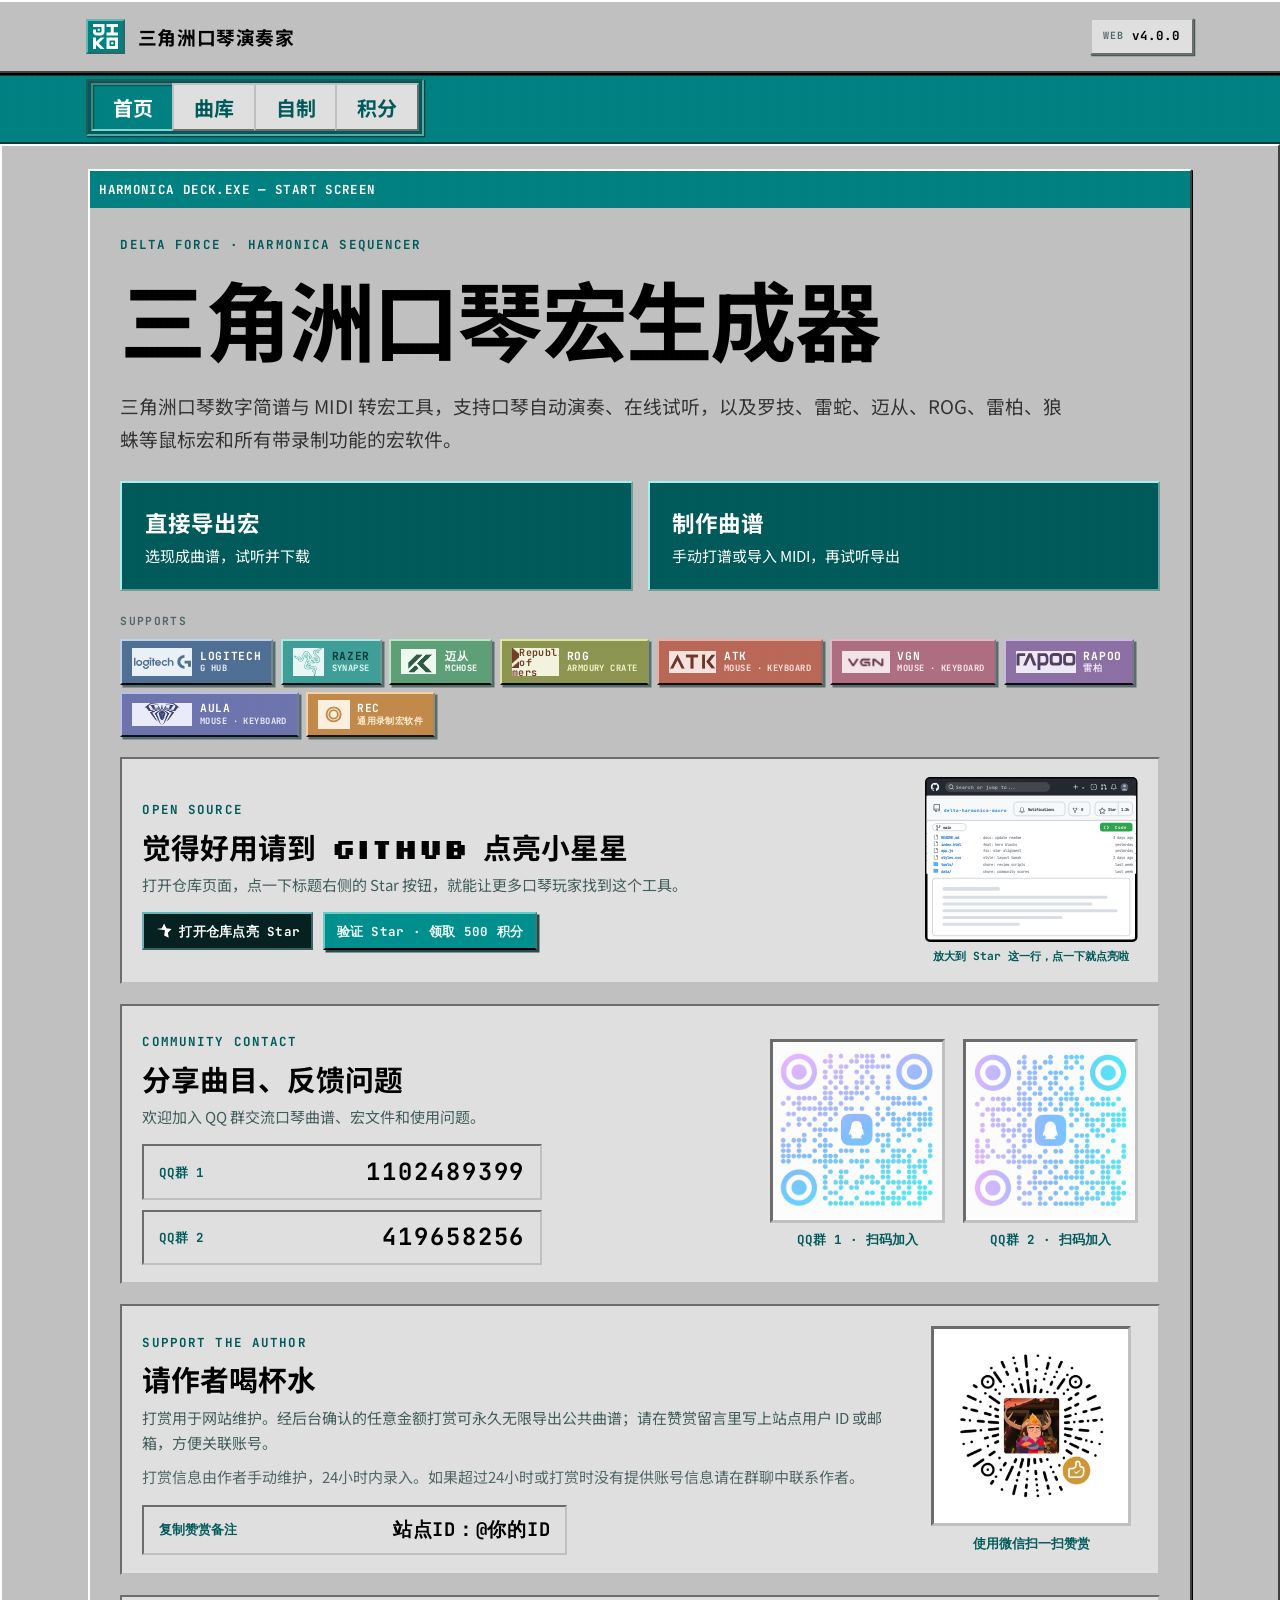
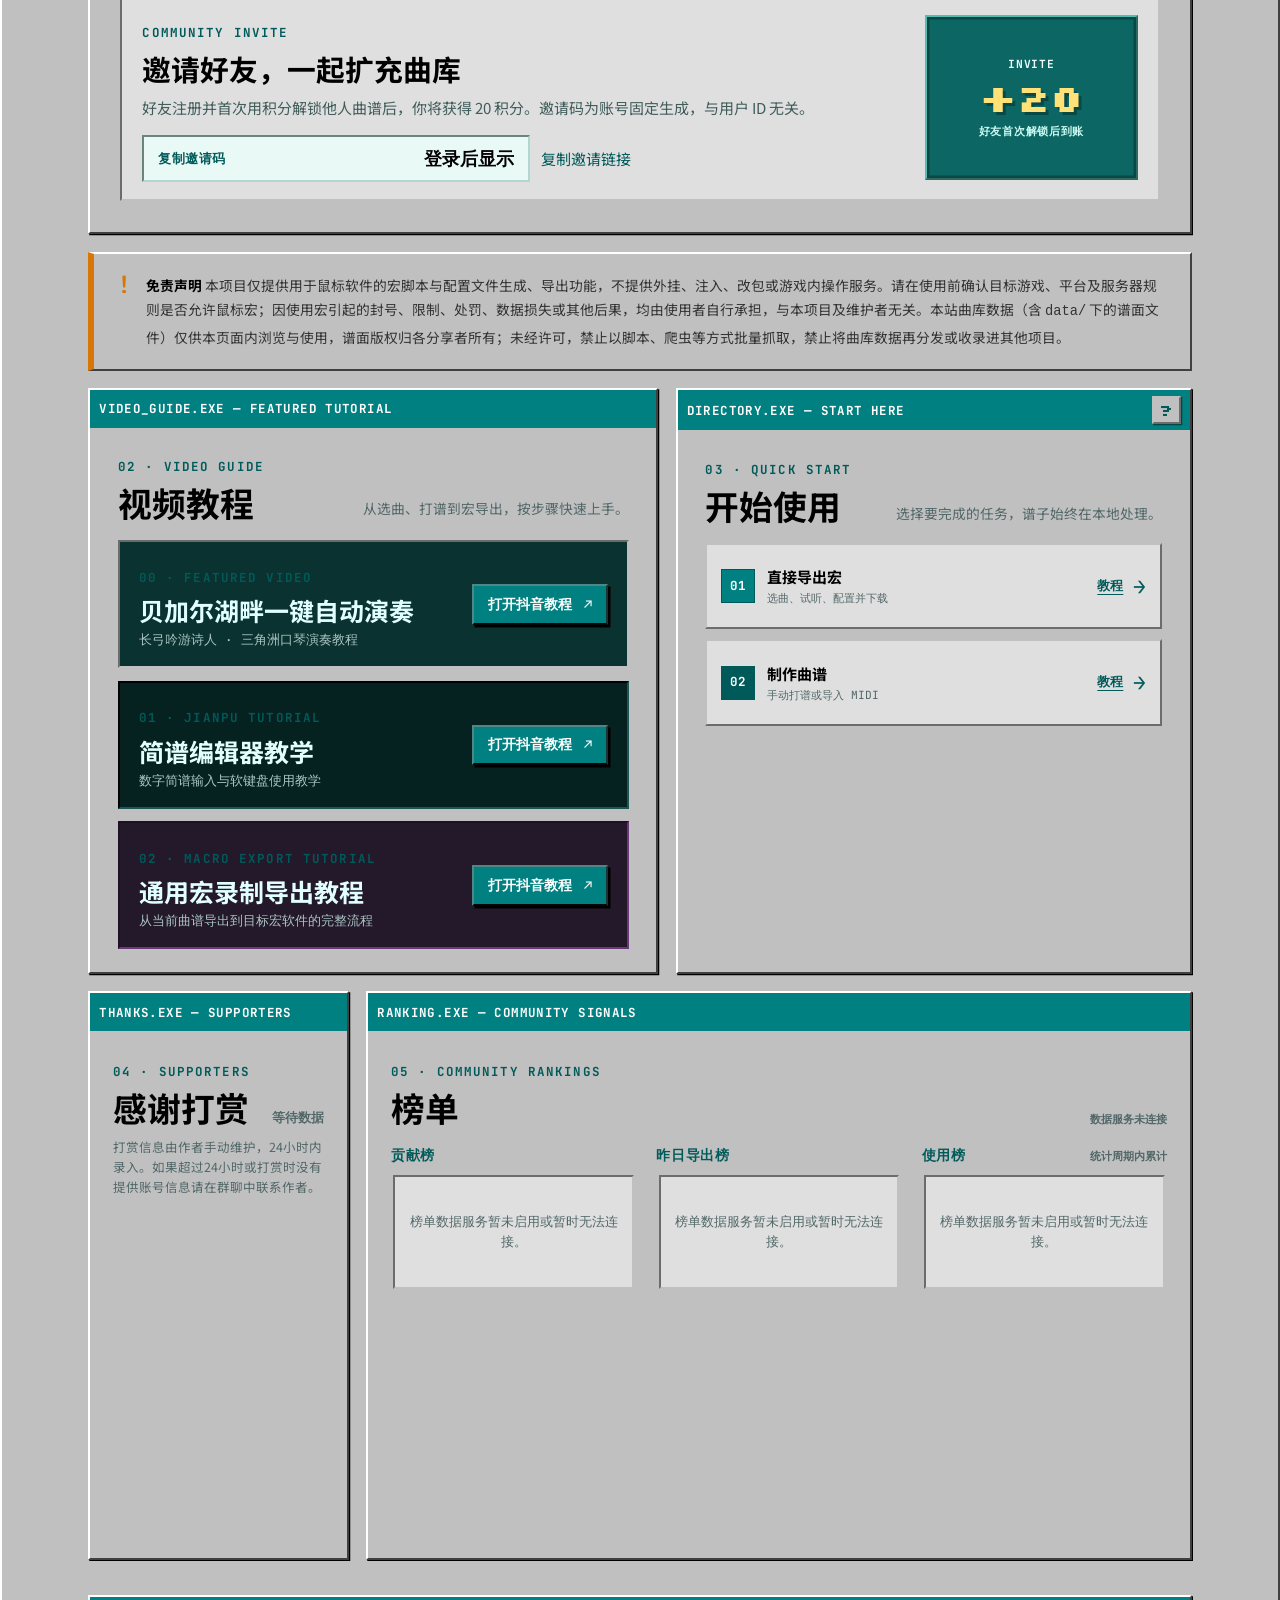
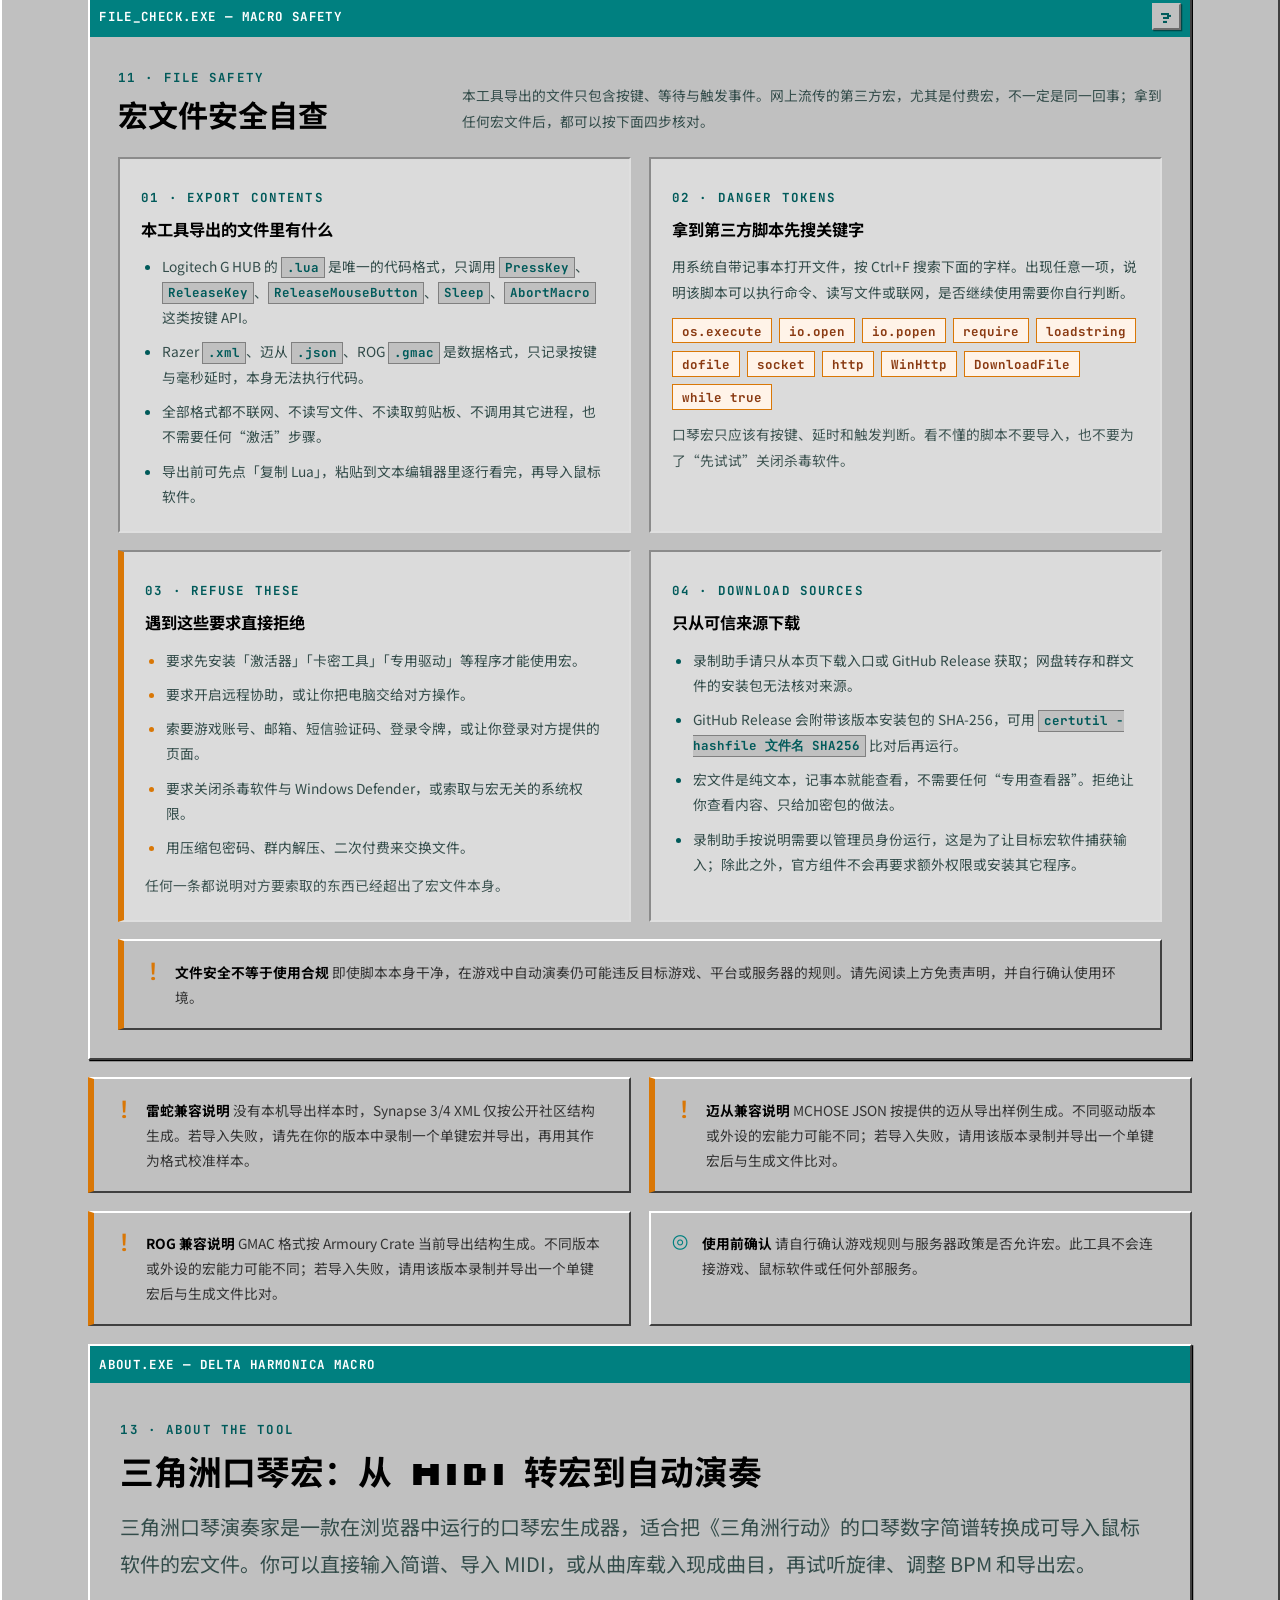
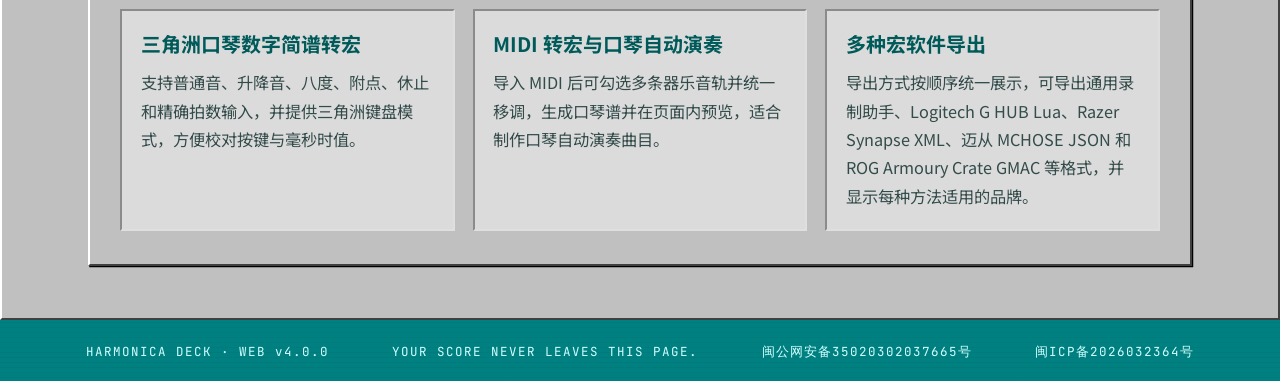
==== index.html @ 31703e68 "feat(导出): 增加宏速度调整" ====
<!doctype html>
<html lang="zh-CN">
  <head>
    <meta charset="UTF-8" />
    <script>document.write('<base href="' + new URL(/\/(?:export|create|points)\/?$/.test(location.pathname) ? '../' : './', location.href).pathname + '">');</script>
    <meta name="viewport" content="width=device-width, initial-scale=1.0" />
    <meta name="theme-color" content="#008080" />
    <title>三角洲口琴演奏家｜MIDI 转简谱转宏 · 口琴自动演奏 | 三角洲口琴宏 · 三角洲口琴脚本 · MIDI · 简谱 · 曲库</title>
    <link rel="icon" href="./favicon.ico?v=20260923" sizes="any" />
    <link rel="icon" type="image/svg+xml" href="./assets/favicon.svg?v=20260923" />
    <link rel="icon" type="image/png" href="./favicon-32x32.png?v=20260923" sizes="32x32" />
    <link rel="apple-touch-icon" href="./apple-touch-icon.png?v=20260923" />
    <meta name="description" content="三角洲口琴宏生成器：将数字简谱或 MIDI 转换为鼠标宏，支持口琴自动演奏、三角洲键盘模式、Logitech G HUB、Razer Synapse、Rapoo 与 AULA 狼蛛等宏软件。" />
    <meta name="keywords" content="三角洲,三角洲口琴,口琴宏,MIDI转宏,口琴自动演奏,三角洲口琴宏生成器,数字简谱转宏" />
    <meta name="robots" content="index,follow,max-image-preview:large" />
    <link rel="canonical" href="https://jiko-official.top/delta/" />
    <meta property="og:type" content="website" />
    <meta property="og:site_name" content="三角洲口琴演奏家" />
    <meta property="og:locale" content="zh_CN" />
    <meta property="og:title" content="三角洲口琴宏生成器｜MIDI 转宏与口琴自动演奏" />
    <meta property="og:description" content="将三角洲口琴数字简谱或 MIDI 转换为可导入鼠标软件的宏文件，在线试听、编辑与分享曲谱。" />
    <meta property="og:url" content="https://jiko-official.top/delta/" />
    <meta property="og:image" content="https://jiko-official.top/delta/assets/og-cover.svg" />
    <meta property="og:image:alt" content="三角洲口琴演奏家：口琴宏生成器与 MIDI 转宏工具" />
    <meta name="twitter:card" content="summary_large_image" />
    <meta name="twitter:title" content="三角洲口琴宏生成器｜MIDI 转宏与口琴自动演奏" />
    <meta name="twitter:description" content="在线制作三角洲口琴宏：支持数字简谱、MIDI 导入、口琴自动演奏和多种宏软件导出。" />
    <meta name="twitter:image" content="https://jiko-official.top/delta/assets/og-cover.svg" />
    <meta name="twitter:image:alt" content="三角洲口琴演奏家：口琴宏生成器与 MIDI 转宏工具" />
    <script type="application/ld+json">
      {
        "@context": "https://schema.org",
        "@graph": [
          {
            "@type": "WebSite",
            "@id": "https://jiko-official.top/delta/#website",
            "url": "https://jiko-official.top/delta/",
            "name": "三角洲口琴演奏家",
            "description": "三角洲口琴宏生成器，支持数字简谱、MIDI 转宏与口琴自动演奏。",
            "inLanguage": "zh-CN"
          },
          {
            "@type": "SoftwareApplication",
            "@id": "https://jiko-official.top/delta/#software",
            "url": "https://jiko-official.top/delta/",
            "name": "三角洲口琴宏生成器",
            "applicationCategory": "MultimediaApplication",
            "operatingSystem": "Web Browser",
            "description": "把三角洲口琴数字简谱或 MIDI 转换为鼠标宏，支持在线试听、编辑和自动演奏。",
            "isAccessibleForFree": true,
            "featureList": [
              "三角洲口琴数字简谱转宏",
              "MIDI 转宏",
              "口琴自动演奏预览",
              "Logitech G HUB、Razer Synapse、Rapoo 和 AULA 狼蛛导出"
            ],
            "keywords": "三角洲,三角洲口琴,口琴宏,MIDI转宏,口琴自动演奏"
          },
          {
            "@type": "Organization",
            "@id": "https://jiko-official.top/delta/#organization",
            "name": "三角洲口琴演奏家",
            "url": "https://jiko-official.top/delta/",
            "sameAs": ["https://github.com/JikoSchnee/delta-harmonica-macro"]
          }
        ]
      }
    </script>
    <!-- SEO:ITEMLIST:START -->
    <script type="application/ld+json">
      {
        "@context": "https://schema.org",
        "@type": "ItemList",
        "name": "三角洲口琴曲库",
        "description": "三角洲行动口琴数字简谱曲库索引，含曲名、作者与调式信息。",
        "url": "https://jiko-official.top/delta/",
        "numberOfItems": 72,
        "itemListElement": [
          {
            "@type": "ListItem",
            "position": 1,
            "name": "City of Stars 爱乐之城主题曲",
            "item": {
              "@type": "MusicComposition",
              "name": "City of Stars 爱乐之城主题曲",
              "composer": {
                "@type": "Person",
                "name": "雷米克斯"
              }
            }
          },
          {
            "@type": "ListItem",
            "position": 2,
            "name": "Lemon(完整版)",
            "item": {
              "@type": "MusicComposition",
              "name": "Lemon(完整版)",
              "composer": {
                "@type": "Person",
                "name": "米津玄師"
              }
            }
          },
          {
            "@type": "ListItem",
            "position": 3,
            "name": "Terranova",
            "item": {
              "@type": "MusicComposition",
              "name": "Terranova",
              "composer": {
                "@type": "Person",
                "name": "妙脆角小猫"
              }
            }
          },
          {
            "@type": "ListItem",
            "position": 4,
            "name": "YMCA",
            "item": {
              "@type": "MusicComposition",
              "name": "YMCA",
              "composer": {
                "@type": "Person",
                "name": "Village People"
              }
            }
          },
          {
            "@type": "ListItem",
            "position": 5,
            "name": "一剪梅（测试版）",
            "item": {
              "@type": "MusicComposition",
              "name": "一剪梅（测试版）",
              "composer": {
                "@type": "Person",
                "name": "王俊凯2026"
              }
            }
          },
          {
            "@type": "ListItem",
            "position": 6,
            "name": "一生所爱",
            "item": {
              "@type": "MusicComposition",
              "name": "一生所爱",
              "composer": {
                "@type": "Person",
                "name": "癫公灬"
              }
            }
          },
          {
            "@type": "ListItem",
            "position": 7,
            "name": "七里香",
            "item": {
              "@type": "MusicComposition",
              "name": "七里香",
              "composer": {
                "@type": "Person",
                "name": "周杰伦"
              }
            }
          },
          {
            "@type": "ListItem",
            "position": 8,
            "name": "七里香副歌1",
            "item": {
              "@type": "MusicComposition",
              "name": "七里香副歌1",
              "composer": {
                "@type": "Person",
                "name": "111"
              }
            }
          },
          {
            "@type": "ListItem",
            "position": 9,
            "name": "上海滩",
            "item": {
              "@type": "MusicComposition",
              "name": "上海滩",
              "composer": {
                "@type": "Person",
                "name": "叶丽仪"
              }
            }
          },
          {
            "@type": "ListItem",
            "position": 10,
            "name": "义勇军进行曲",
            "item": {
              "@type": "MusicComposition",
              "name": "义勇军进行曲",
              "composer": {
                "@type": "Person",
                "name": "中华人民共和国国歌"
              }
            }
          },
          {
            "@type": "ListItem",
            "position": 11,
            "name": "乌兰巴托的夜",
            "item": {
              "@type": "MusicComposition",
              "name": "乌兰巴托的夜",
              "composer": {
                "@type": "Person",
                "name": "癫公灬"
              }
            }
          },
          {
            "@type": "ListItem",
            "position": 12,
            "name": "今宵多珍重",
            "item": {
              "@type": "MusicComposition",
              "name": "今宵多珍重",
              "composer": {
                "@type": "Person",
                "name": "陈百强"
              }
            }
          },
          {
            "@type": "ListItem",
            "position": 13,
            "name": "再见",
            "item": {
              "@type": "MusicComposition",
              "name": "再见",
              "composer": {
                "@type": "Person",
                "name": "张震岳"
              }
            }
          },
          {
            "@type": "ListItem",
            "position": 14,
            "name": "冲锋号",
            "item": {
              "@type": "MusicComposition",
              "name": "冲锋号",
              "composer": {
                "@type": "Person",
                "name": "冲锋号"
              }
            }
          },
          {
            "@type": "ListItem",
            "position": 15,
            "name": "勉为其难",
            "item": {
              "@type": "MusicComposition",
              "name": "勉为其难",
              "composer": {
                "@type": "Person",
                "name": "王冕"
              }
            }
          },
          {
            "@type": "ListItem",
            "position": 16,
            "name": "《千与千寻》主题曲 Always with you",
            "item": {
              "@type": "MusicComposition",
              "name": "《千与千寻》主题曲 Always with you",
              "composer": {
                "@type": "Person",
                "name": "久石让"
              }
            }
          },
          {
            "@type": "ListItem",
            "position": 17,
            "name": "千本樱",
            "item": {
              "@type": "MusicComposition",
              "name": "千本樱",
              "composer": {
                "@type": "Person",
                "name": "初音未来"
              }
            }
          },
          {
            "@type": "ListItem",
            "position": 18,
            "name": "南山南",
            "item": {
              "@type": "MusicComposition",
              "name": "南山南",
              "composer": {
                "@type": "Person",
                "name": "癫公灬"
              }
            }
          },
          {
            "@type": "ListItem",
            "position": 19,
            "name": "哀与悲",
            "item": {
              "@type": "MusicComposition",
              "name": "哀与悲",
              "composer": {
                "@type": "Person",
                "name": "癫公灬"
              }
            }
          },
          {
            "@type": "ListItem",
            "position": 20,
            "name": "国际歌",
            "item": {
              "@type": "MusicComposition",
              "name": "国际歌",
              "composer": {
                "@type": "Person",
                "name": "佚名"
              }
            }
          },
          {
            "@type": "ListItem",
            "position": 21,
            "name": "土耳其进行曲",
            "item": {
              "@type": "MusicComposition",
              "name": "土耳其进行曲",
              "composer": {
                "@type": "Person",
                "name": "莫扎特"
              }
            }
          },
          {
            "@type": "ListItem",
            "position": 22,
            "name": "天使爱美丽",
            "item": {
              "@type": "MusicComposition",
              "name": "天使爱美丽",
              "composer": {
                "@type": "Person",
                "name": "Yann Tiersen"
              }
            }
          },
          {
            "@type": "ListItem",
            "position": 23,
            "name": "天外来物（副歌）",
            "item": {
              "@type": "MusicComposition",
              "name": "天外来物（副歌）",
              "composer": {
                "@type": "Person",
                "name": "薛之谦"
              }
            }
          },
          {
            "@type": "ListItem",
            "position": 24,
            "name": "天外来物",
            "item": {
              "@type": "MusicComposition",
              "name": "天外来物",
              "composer": {
                "@type": "Person",
                "name": "薛之谦"
              }
            }
          },
          {
            "@type": "ListItem",
            "position": 25,
            "name": "天空之城",
            "item": {
              "@type": "MusicComposition",
              "name": "天空之城",
              "composer": {
                "@type": "Person",
                "name": "久石让"
              }
            }
          },
          {
            "@type": "ListItem",
            "position": 26,
            "name": "太阳照常升起",
            "item": {
              "@type": "MusicComposition",
              "name": "太阳照常升起",
              "composer": {
                "@type": "Person",
                "name": "久石让"
              }
            }
          },
          {
            "@type": "ListItem",
            "position": 27,
            "name": "女儿情",
            "item": {
              "@type": "MusicComposition",
              "name": "女儿情",
              "composer": {
                "@type": "Person",
                "name": "吴静"
              }
            }
          },
          {
            "@type": "ListItem",
            "position": 28,
            "name": "宁次之死",
            "item": {
              "@type": "MusicComposition",
              "name": "宁次之死",
              "composer": {
                "@type": "Person",
                "name": "火影忍者"
              }
            }
          },
          {
            "@type": "ListItem",
            "position": 29,
            "name": "安河桥",
            "item": {
              "@type": "MusicComposition",
              "name": "安河桥",
              "composer": {
                "@type": "Person",
                "name": "癫公灬"
              }
            }
          },
          {
            "@type": "ListItem",
            "position": 30,
            "name": "当年情",
            "item": {
              "@type": "MusicComposition",
              "name": "当年情",
              "composer": {
                "@type": "Person",
                "name": "张国荣"
              }
            }
          },
          {
            "@type": "ListItem",
            "position": 31,
            "name": "恭喜发财",
            "item": {
              "@type": "MusicComposition",
              "name": "恭喜发财",
              "composer": {
                "@type": "Person",
                "name": "刘德华"
              }
            }
          },
          {
            "@type": "ListItem",
            "position": 32,
            "name": "悲怆奏鸣曲-第二乐章",
            "item": {
              "@type": "MusicComposition",
              "name": "悲怆奏鸣曲-第二乐章",
              "composer": {
                "@type": "Person",
                "name": "贝多芬"
              }
            }
          },
          {
            "@type": "ListItem",
            "position": 33,
            "name": "情书 Luv Letter",
            "item": {
              "@type": "MusicComposition",
              "name": "情书 Luv Letter",
              "composer": {
                "@type": "Person",
                "name": "DJ OKAWARI"
              }
            }
          },
          {
            "@type": "ListItem",
            "position": 34,
            "name": "情书 Luv Letter 低音区",
            "item": {
              "@type": "MusicComposition",
              "name": "情书 Luv Letter 低音区",
              "composer": {
                "@type": "Person",
                "name": "DJ OKAWARI"
              }
            }
          },
          {
            "@type": "ListItem",
            "position": 35,
            "name": "我好像在哪见过你",
            "item": {
              "@type": "MusicComposition",
              "name": "我好像在哪见过你",
              "composer": {
                "@type": "Person",
                "name": "癫公灬"
              }
            }
          },
          {
            "@type": "ListItem",
            "position": 36,
            "name": "斯卡布罗集市",
            "item": {
              "@type": "MusicComposition",
              "name": "斯卡布罗集市",
              "composer": {
                "@type": "Person",
                "name": "莎拉布莱曼"
              }
            }
          },
          {
            "@type": "ListItem",
            "position": 37,
            "name": "春日影~",
            "item": {
              "@type": "MusicComposition",
              "name": "春日影~",
              "composer": {
                "@type": "Person",
                "name": "丰川祥子"
              }
            }
          },
          {
            "@type": "ListItem",
            "position": 38,
            "name": "晴天(副歌)",
            "item": {
              "@type": "MusicComposition",
              "name": "晴天(副歌)",
              "composer": {
                "@type": "Person",
                "name": "周杰伦"
              }
            }
          },
          {
            "@type": "ListItem",
            "position": 39,
            "name": "最佳损友(简短版)",
            "item": {
              "@type": "MusicComposition",
              "name": "最佳损友(简短版)",
              "composer": {
                "@type": "Person",
                "name": "陈奕迅"
              }
            }
          },
          {
            "@type": "ListItem",
            "position": 40,
            "name": "月光",
            "item": {
              "@type": "MusicComposition",
              "name": "月光",
              "composer": {
                "@type": "Person",
                "name": "德彪西"
              }
            }
          },
          {
            "@type": "ListItem",
            "position": 41,
            "name": "月半小夜曲",
            "item": {
              "@type": "MusicComposition",
              "name": "月半小夜曲",
              "composer": {
                "@type": "Person",
                "name": "李克勤"
              }
            }
          },
          {
            "@type": "ListItem",
            "position": 42,
            "name": "未闻花名",
            "item": {
              "@type": "MusicComposition",
              "name": "未闻花名",
              "composer": {
                "@type": "Person",
                "name": "1"
              }
            }
          },
          {
            "@type": "ListItem",
            "position": 43,
            "name": "杀死那个石家庄人(前奏)",
            "item": {
              "@type": "MusicComposition",
              "name": "杀死那个石家庄人(前奏)",
              "composer": {
                "@type": "Person",
                "name": "万能青年旅店"
              }
            }
          },
          {
            "@type": "ListItem",
            "position": 44,
            "name": "枫",
            "item": {
              "@type": "MusicComposition",
              "name": "枫",
              "composer": {
                "@type": "Person",
                "name": "周杰伦"
              }
            }
          },
          {
            "@type": "ListItem",
            "position": 45,
            "name": "樱花草",
            "item": {
              "@type": "MusicComposition",
              "name": "樱花草",
              "composer": {
                "@type": "Person",
                "name": "花言乔语"
              }
            }
          },
          {
            "@type": "ListItem",
            "position": 46,
            "name": "歌唱祖国",
            "item": {
              "@type": "MusicComposition",
              "name": "歌唱祖国",
              "composer": {
                "@type": "Person",
                "name": "中国广播艺术团合唱团演唱"
              }
            }
          },
          {
            "@type": "ListItem",
            "position": 47,
            "name": "死別 (手风琴版)",
            "item": {
              "@type": "MusicComposition",
              "name": "死別 (手风琴版)",
              "composer": {
                "@type": "Person",
                "name": "シャノン"
              }
            }
          },
          {
            "@type": "ListItem",
            "position": 48,
            "name": "海阔天空",
            "item": {
              "@type": "MusicComposition",
              "name": "海阔天空",
              "composer": {
                "@type": "Person",
                "name": "Beyond"
              }
            }
          },
          {
            "@type": "ListItem",
            "position": 49,
            "name": "爱情鸟",
            "item": {
              "@type": "MusicComposition",
              "name": "爱情鸟",
              "composer": {
                "@type": "Person",
                "name": "癫公灬"
              }
            }
          },
          {
            "@type": "ListItem",
            "position": 50,
            "name": "父亲(零帧起手版)",
            "item": {
              "@type": "MusicComposition",
              "name": "父亲(零帧起手版)",
              "composer": {
                "@type": "Person",
                "name": "筷子兄弟"
              }
            }
          },
          {
            "@type": "ListItem",
            "position": 51,
            "name": "生生世世爱",
            "item": {
              "@type": "MusicComposition",
              "name": "生生世世爱",
              "composer": {
                "@type": "Person",
                "name": "1"
              }
            }
          },
          {
            "@type": "ListItem",
            "position": 52,
            "name": "皇后大道东",
            "item": {
              "@type": "MusicComposition",
              "name": "皇后大道东",
              "composer": {
                "@type": "Person",
                "name": "罗大佑"
              }
            }
          },
          {
            "@type": "ListItem",
            "position": 53,
            "name": "红凯之歌-欧布奥特曼",
            "item": {
              "@type": "MusicComposition",
              "name": "红凯之歌-欧布奥特曼",
              "composer": {
                "@type": "Person",
                "name": "小西贵雄"
              }
            }
          },
          {
            "@type": "ListItem",
            "position": 54,
            "name": "结婚SOLO",
            "item": {
              "@type": "MusicComposition",
              "name": "结婚SOLO",
              "composer": {
                "@type": "Person",
                "name": "癫公灬"
              }
            }
          },
          {
            "@type": "ListItem",
            "position": 55,
            "name": "老男孩",
            "item": {
              "@type": "MusicComposition",
              "name": "老男孩",
              "composer": {
                "@type": "Person",
                "name": "癫公灬"
              }
            }
          },
          {
            "@type": "ListItem",
            "position": 56,
            "name": "花海",
            "item": {
              "@type": "MusicComposition",
              "name": "花海",
              "composer": {
                "@type": "Person",
                "name": "lu"
              }
            }
          },
          {
            "@type": "ListItem",
            "position": 57,
            "name": "花海",
            "item": {
              "@type": "MusicComposition",
              "name": "花海",
              "composer": {
                "@type": "Person",
                "name": "周杰伦"
              }
            }
          },
          {
            "@type": "ListItem",
            "position": 58,
            "name": "荒",
            "item": {
              "@type": "MusicComposition",
              "name": "荒",
              "composer": {
                "@type": "Person",
                "name": "郑鱼"
              }
            }
          },
          {
            "@type": "ListItem",
            "position": 59,
            "name": "蜜雪冰城",
            "item": {
              "@type": "MusicComposition",
              "name": "蜜雪冰城",
              "composer": {
                "@type": "Person",
                "name": "癫公灬"
              }
            }
          },
          {
            "@type": "ListItem",
            "position": 60,
            "name": "诀别书",
            "item": {
              "@type": "MusicComposition",
              "name": "诀别书",
              "composer": {
                "@type": "Person",
                "name": "Dzze"
              }
            }
          },
          {
            "@type": "ListItem",
            "position": 61,
            "name": "贝加尔湖畔",
            "item": {
              "@type": "MusicComposition",
              "name": "贝加尔湖畔",
              "composer": {
                "@type": "Person",
                "name": "李健"
              }
            }
          },
          {
            "@type": "ListItem",
            "position": 62,
            "name": "起风了",
            "item": {
              "@type": "MusicComposition",
              "name": "起风了",
              "composer": {
                "@type": "Person",
                "name": "买辣椒也用券"
              }
            }
          },
          {
            "@type": "ListItem",
            "position": 63,
            "name": "路小雨",
            "item": {
              "@type": "MusicComposition",
              "name": "路小雨",
              "composer": {
                "@type": "Person",
                "name": "周杰伦"
              }
            }
          },
          {
            "@type": "ListItem",
            "position": 64,
            "name": "送别",
            "item": {
              "@type": "MusicComposition",
              "name": "送别",
              "composer": {
                "@type": "Person",
                "name": "朴树"
              }
            }
          },
          {
            "@type": "ListItem",
            "position": 65,
            "name": "逍遥叹",
            "item": {
              "@type": "MusicComposition",
              "name": "逍遥叹",
              "composer": {
                "@type": "Person",
                "name": "胡歌"
              }
            }
          },
          {
            "@type": "ListItem",
            "position": 66,
            "name": "雪之华",
            "item": {
              "@type": "MusicComposition",
              "name": "雪之华",
              "composer": {
                "@type": "Person",
                "name": "中岛美嘉"
              }
            }
          },
          {
            "@type": "ListItem",
            "position": 67,
            "name": "青鸟",
            "item": {
              "@type": "MusicComposition",
              "name": "青鸟",
              "composer": {
                "@type": "Person",
                "name": "生物股长"
              }
            }
          },
          {
            "@type": "ListItem",
            "position": 68,
            "name": "面会菜",
            "item": {
              "@type": "MusicComposition",
              "name": "面会菜",
              "composer": {
                "@type": "Person",
                "name": "林生祥"
              }
            }
          },
          {
            "@type": "ListItem",
            "position": 69,
            "name": "鸟之诗",
            "item": {
              "@type": "MusicComposition",
              "name": "鸟之诗",
              "composer": {
                "@type": "Person",
                "name": "Lia"
              }
            }
          },
          {
            "@type": "ListItem",
            "position": 70,
            "name": "鸟之诗",
            "item": {
              "@type": "MusicComposition",
              "name": "鸟之诗",
              "composer": {
                "@type": "Person",
                "name": "Lia"
              }
            }
          },
          {
            "@type": "ListItem",
            "position": 71,
            "name": "鼠鼠的小曲GHUB",
            "item": {
              "@type": "MusicComposition",
              "name": "鼠鼠的小曲GHUB",
              "composer": {
                "@type": "Person",
                "name": "11116"
              }
            }
          },
          {
            "@type": "ListItem",
            "position": 72,
            "name": "龙卷风",
            "item": {
              "@type": "MusicComposition",
              "name": "龙卷风",
              "composer": {
                "@type": "Person",
                "name": "周杰伦"
              }
            }
          }
        ]
      }
    </script>
    <!-- SEO:ITEMLIST:END -->
    <link rel="preconnect" href="https://fonts.googleapis.com" />
    <link rel="preconnect" href="https://fonts.gstatic.com" crossorigin />
    <link href="https://fonts.googleapis.com/css2?family=JetBrains+Mono:wght@400;700&family=Silkscreen:wght@400;700&family=Noto+Sans+SC:wght@400;500;700&display=swap" rel="stylesheet" />
    <!-- 修改前端文件后递增这个版本号，兼容 GitHub Pages 等无法配置响应头的静态托管。 -->
    <link rel="stylesheet" href="./styles.css?v=4.0.27" />
  </head>
  <body>
    <div class="noise" aria-hidden="true"></div>
    <header class="topbar">
      <a class="brand" href="#top" aria-label="三角洲口琴演奏家 首页">
        <span class="brand-mark" aria-hidden="true"><svg viewBox="0 0 100 100" focusable="false"><path d="M0 0h46v30c0 10-6 16-16 16H16C6 46 0 40 0 30v-8h12v8c0 3 1 4 4 4h14c3 0 4-1 4-4V12H0Z"/><path d="M54 0h46v12H83v22h17v12H54V34h17V12H54Z"/><path d="M0 54h12v17l19-17h15L23 77l23 23H30L12 83v17H0Z"/><path fill-rule="evenodd" d="M54 54h46v46H54Zm12 12v22h22V66Z"/><circle cx="77" cy="77" r="5"/><circle cx="23" cy="23" r="5"/></svg></span>
        <span>三角洲口琴演奏家</span>
      </a>
      <nav class="topbar-actions" aria-label="项目链接">
        <div class="public-analytics" id="publicAnalyticsSummary" aria-label="站点访问统计" aria-live="polite" hidden>
          <span><i aria-hidden="true"></i>访问中 <b id="activeVisitorCount">--</b></span>
          <span aria-hidden="true">｜</span>
          <span>今日访问 <b id="todayPageViewCount">--</b></span>
          <span aria-hidden="true">｜</span>
          <span>已注册 <b id="registeredUserCount">--</b></span>
        </div>
        <button class="version-button" id="versionButton" type="button" aria-haspopup="dialog" aria-controls="changelogDialog" aria-label="查看网页版本与最近修改"><span class="version-button-label">WEB</span><strong>v4.0.0</strong></button>
        <button class="points-task-button" id="pointsTaskButton" type="button" aria-label="打开积分页" hidden><span class="points-task-button-mark" aria-hidden="true">✦</span><span id="pointsTaskButtonLabel">登录领 30 分</span></button>
        <button class="account-button" id="accountButton" type="button" aria-haspopup="dialog" hidden><span class="account-indicator" aria-hidden="true"></span><span id="accountButtonLabel">登录 / 注册</span></button>
      </nav>
    </header>

    <nav class="task-navigation" aria-label="选择使用方式">
      <div class="task-navigation-group">
        <a href="./" data-task-route="home">首页</a>
        <a href="./export/" data-task-route="export">曲库</a>
        <a href="./create/" data-task-route="create">自制</a>
        <a href="./points/" data-task-route="points">积分</a>
      </div>
    </nav>

    <div class="page-layout">
      <aside class="section-sidebar" id="sectionSidebar" data-collapsed="false" aria-label="页面板块目录">
        <div class="section-sidebar-titlebar">
          <span><i aria-hidden="true">▦</i> PAGE_INDEX.EXE</span>
          <button id="sectionSidebarToggle" type="button" aria-expanded="true" aria-controls="sectionSidebarBody" aria-label="折叠页面目录" title="折叠页面目录">−</button>
        </div>
        <div class="section-sidebar-body" id="sectionSidebarBody">
          <div class="section-sidebar-heading"><span class="index">NAVIGATION</span><strong>页面目录</strong></div>
          <nav class="section-sidebar-nav" aria-label="跳转到页面板块">
            <a href="#home" data-section-nav-target="home"><b>00</b><span>首页</span></a>
            <a href="#inviteFriends" data-section-nav-target="inviteFriends"><b>00A</b><span>邀请好友</span></a>
            <a href="#disclaimer" data-section-nav-target="disclaimer"><b>01</b><span>免责声明</span></a>
            <a href="#tutorial" data-section-nav-target="tutorial"><b>02</b><span>视频教程 / 使用说明</span></a>
            <a href="#directory" data-section-nav-target="directory"><b>03</b><span>目录</span></a>
            <a href="#donations" data-section-nav-target="donations"><b>04</b><span>感谢打赏</span></a>
            <a href="#rankings" data-section-nav-target="rankings"><b>05</b><span>公开榜单</span></a>
            <a href="#recommendations" data-section-nav-target="recommendations"><b>06</b><span>推荐</span></a>
            <a href="#library" data-section-nav-target="library"><b>07</b><span>曲库 / 改曲码</span></a>
            <a href="#score-input" data-section-nav-target="score-input"><b>08</b><span>编辑器</span></a>
            <a href="#playback" data-section-nav-target="playback"><b>09</b><span>播放器</span></a>
            <a href="#macro-export" data-section-nav-target="macro-export"><b>10</b><span>导出为宏</span></a>
            <a href="#safety" data-section-nav-target="safety"><b>11</b><span>宏文件安全自查</span></a>
            <a href="#compatibility" data-section-nav-target="compatibility"><b>12</b><span>兼容信息</span></a>
            <a href="#about" data-section-nav-target="about"><b>13</b><span>关于工具</span></a>
          </nav>
        </div>
      </aside>
      <button class="section-sidebar-open" id="sectionSidebarOpen" type="button" aria-expanded="false" aria-controls="sectionSidebar" aria-label="展开页面目录" title="展开页面目录" hidden>+</button>

    <main id="top">
      <section class="hero window-shell" id="home">
        <div class="window-titlebar"><span>HARMONICA DECK.EXE — START SCREEN</span></div>
        <div class="eyebrow">DELTA FORCE · HARMONICA SEQUENCER</div>
        <h1>三角洲口琴宏生成器</h1>
        <p>三角洲口琴数字简谱与 MIDI 转宏工具，支持口琴自动演奏、在线试听，以及罗技、雷蛇、迈从、ROG、雷柏、狼蛛等鼠标宏和所有带录制功能的宏软件。</p>
        <div class="hero-task-actions" aria-label="选择要完成的任务">
          <a href="./export/" data-task-route="export"><strong>直接导出宏</strong><span>选现成曲谱，试听并下载</span></a>
          <a href="./create/" data-task-route="create"><strong>制作曲谱</strong><span>手动打谱或导入 MIDI，再试听导出</span></a>
        </div>
        <div class="hero-support" aria-label="支持的宏软件与录制方式">
            <span class="hero-support-label">SUPPORTS</span>
          <div class="hero-support-logos">
            <span class="software-logo software-logo--logitech" aria-label="Logitech G HUB">
              <span class="software-logo-image software-logo-image--logitech"><img src="assets/brand-logos/logitech-g.svg" alt="" /></span>
              <span><strong>LOGITECH</strong><small>G HUB</small></span>
            </span>
            <span class="software-logo software-logo--razer" aria-label="Razer Synapse">
              <span class="software-logo-image software-logo-image--razer"><span class="software-logo-icon software-logo-icon--razer" aria-hidden="true"></span></span>
              <span><strong>RAZER</strong><small>SYNAPSE</small></span>
            </span>
            <span class="software-logo software-logo--mchose" aria-label="迈从 MCHOSE">
              <span class="software-logo-image software-logo-image--mchose"><span class="software-logo-mask software-logo-mask--mchose" aria-hidden="true"></span></span>
              <span><strong>迈从</strong><small>MCHOSE</small></span>
            </span>
            <span class="software-logo software-logo--rog" aria-label="ROG Armoury Crate">
              <span class="software-logo-image software-logo-image--rog"><img src="https://press.asus.com/assets/w_1200,h_630/90767418-95b3-4934-b729-d5a6b1e97bd3/ROG-logo-white.png" alt="Republic of Gamers" /></span>
              <span><strong>ROG</strong><small>ARMOURY CRATE</small></span>
            </span>
            <span class="software-logo software-logo--atk" aria-label="ATK Gaming Gear">
              <span class="software-logo-image software-logo-image--atk"><span class="software-logo-mask software-logo-mask--atk" aria-hidden="true"></span></span>
              <span><strong>ATK</strong><small>MOUSE · KEYBOARD</small></span>
            </span>
            <span class="software-logo software-logo--vgn" aria-label="VGN Gaming">
              <span class="software-logo-image software-logo-image--vgn"><span class="software-logo-mask software-logo-mask--vgn" aria-hidden="true"></span></span>
              <span><strong>VGN</strong><small>MOUSE · KEYBOARD</small></span>
            </span>
            <span class="software-logo software-logo--rapoo" aria-label="Rapoo 雷柏">
              <span class="software-logo-image software-logo-image--rapoo"><span class="software-logo-mask software-logo-mask--rapoo" aria-hidden="true"></span></span>
              <span><strong>RAPOO</strong><small>雷柏</small></span>
            </span>
            <span class="software-logo software-logo--aula" aria-label="AULA 狼蛛">
              <span class="software-logo-image software-logo-image--aula"><span class="software-logo-mask software-logo-mask--aula" aria-hidden="true"></span></span>
              <span><strong>AULA</strong><small>MOUSE · KEYBOARD</small></span>
            </span>
            <span class="software-logo software-logo--recorder" aria-label="通用宏录制软件">
              <svg class="software-logo-icon" viewBox="0 0 28 24" aria-hidden="true" focusable="false"><circle cx="14" cy="12" r="4.5" /><path d="M6.5 12a7.5 7.5 0 0 0 7.5 7.5M21.5 12a7.5 7.5 0 0 1-7.5 7.5M6.5 12A7.5 7.5 0 0 1 14 4.5M21.5 12A7.5 7.5 0 0 0 14 4.5" /></svg>
              <span><strong>REC</strong><small>通用录制宏软件</small></span>
            </span>
          </div>
        </div>
        <section class="hero-block hero-star" id="githubStar" aria-labelledby="githubStarTitle" aria-describedby="githubStarDescription">
          <div class="hero-block-main">
            <span class="index">OPEN SOURCE</span>
            <h2 id="githubStarTitle">觉得好用请到 GitHub 点亮小星星</h2>
            <p id="githubStarDescription">打开仓库页面，点一下标题右侧的 Star 按钮，就能让更多口琴玩家找到这个工具。</p>
            <div class="hero-star-actions">
              <a class="github-star-link" href="https://github.com/JikoSchnee/delta-harmonica-macro" target="_blank" rel="noopener noreferrer" aria-label="打开 GitHub 仓库点亮 Star">
                <svg viewBox="0 0 24 24" aria-hidden="true"><path d="M12 .9l3.4 6.9 7.6 1.1-5.5 5.4 1.3 7.6-6.8-3.6 1.3-7.6L1 8.9l7.6-1.1L12 .9z" /></svg>
                <span>打开仓库点亮 Star</span>
              </a>
              <button class="github-verify-button" id="githubStarVerifyButton" type="button">验证 Star · 领取 500 积分</button>
            </div>
          </div>
          <figure class="hero-star-demo">
            <svg class="gh-demo" viewBox="0 0 170 132" role="img" aria-label="演示：从 GitHub 仓库整页放大到 Star 那一行，把鼠标移到 Star 上点击点亮小星星">
              <defs>
                <clipPath id="ghPageClip"><rect x="1" y="1" width="168" height="130" rx="3" /></clipPath>
                <symbol id="oct-mark-github" viewBox="0 0 16 16"><path d="M6.766 11.328c-2.063-.25-3.516-1.734-3.516-3.656 0-.781.281-1.625.75-2.188-.203-.515-.172-1.609.063-2.062.625-.078 1.468.25 1.968.703.594-.187 1.219-.281 1.985-.281.765 0 1.39.094 1.953.265.484-.437 1.344-.765 1.969-.687.218.422.25 1.515.046 2.047.5.593.766 1.39.766 2.203 0 1.922-1.453 3.375-3.547 3.64.531.344.89 1.094.89 1.954v1.625c0 .468.391.734.86.547C13.781 14.359 16 11.53 16 8.03 16 3.61 12.406 0 7.984 0 3.563 0 0 3.61 0 8.031a7.88 7.88 0 0 0 5.172 7.422c.422.156.828-.125.828-.547v-1.25c-.219.094-.5.156-.75.156-1.031 0-1.64-.562-2.078-1.609-.172-.422-.36-.672-.719-.719-.187-.015-.25-.093-.25-.187 0-.188.313-.328.625-.328.453 0 .844.281 1.25.86.313.452.64.655 1.031.655s.641-.14 1-.5c.266-.265.47-.5.657-.656" /></symbol>
                <symbol id="oct-search" viewBox="0 0 16 16"><path d="M10.68 11.74a6 6 0 0 1-7.922-8.982 6 6 0 0 1 8.982 7.922l3.04 3.04a.749.749 0 0 1-.326 1.275.749.749 0 0 1-.734-.215ZM11.5 7a4.499 4.499 0 1 0-8.997 0A4.499 4.499 0 0 0 11.5 7Z" /></symbol>
                <symbol id="oct-plus" viewBox="0 0 16 16"><path d="M7.75 2a.75.75 0 0 1 .75.75V7h4.25a.75.75 0 0 1 0 1.5H8.5v4.25a.75.75 0 0 1-1.5 0V8.5H2.75a.75.75 0 0 1 0-1.5H7V2.75A.75.75 0 0 1 7.75 2Z" /></symbol>
                <symbol id="oct-triangle-down" viewBox="0 0 16 16"><path d="m4.427 7.427 3.396 3.396a.25.25 0 0 0 .354 0l3.396-3.396A.25.25 0 0 0 11.396 7H4.604a.25.25 0 0 0-.177.427Z" /></symbol>
                <symbol id="oct-issue-opened" viewBox="0 0 16 16"><path d="M8 9.5a1.5 1.5 0 1 0 0-3 1.5 1.5 0 0 0 0 3Z" /><path d="M8 0a8 8 0 1 1 0 16A8 8 0 0 1 8 0ZM1.5 8a6.5 6.5 0 1 0 13 0 6.5 6.5 0 0 0-13 0Z" /></symbol>
                <symbol id="oct-git-pull-request" viewBox="0 0 16 16"><path d="M1.5 3.25a2.25 2.25 0 1 1 3 2.122v5.256a2.251 2.251 0 1 1-1.5 0V5.372A2.25 2.25 0 0 1 1.5 3.25Zm5.677-.177L9.573.677A.25.25 0 0 1 10 .854V2.5h1A2.5 2.5 0 0 1 13.5 5v5.628a2.251 2.251 0 1 1-1.5 0V5a1 1 0 0 0-1-1h-1v1.646a.25.25 0 0 1-.427.177L7.177 3.427a.25.25 0 0 1 0-.354ZM3.75 2.5a.75.75 0 1 0 0 1.5.75.75 0 0 0 0-1.5Zm0 9.5a.75.75 0 1 0 0 1.5.75.75 0 0 0 0-1.5Zm8.25.75a.75.75 0 1 0 1.5 0 .75.75 0 0 0-1.5 0Z" /></symbol>
                <symbol id="oct-bell" viewBox="0 0 16 16"><path d="M8 16a2 2 0 0 0 1.985-1.75c.017-.137-.097-.25-.235-.25h-3.5c-.138 0-.252.113-.235.25A2 2 0 0 0 8 16ZM3 5a5 5 0 0 1 10 0v2.947c0 .05.015.098.042.139l1.703 2.555A1.519 1.519 0 0 1 13.482 13H2.518a1.516 1.516 0 0 1-1.263-2.36l1.703-2.554A.255.255 0 0 0 3 7.947Zm5-3.5A3.5 3.5 0 0 0 4.5 5v2.947c0 .346-.102.683-.294.97l-1.703 2.556a.017.017 0 0 0-.003.01l.001.006c0 .002.002.004.004.006l.006.004.007.001h10.964l.007-.001.006-.004.004-.006.001-.007a.017.017 0 0 0-.003-.01l-1.703-2.554a1.745 1.745 0 0 1-.294-.97V5A3.5 3.5 0 0 0 8 1.5Z" /></symbol>
                <symbol id="oct-repo" viewBox="0 0 16 16"><path d="M2 2.5A2.5 2.5 0 0 1 4.5 0h8.75a.75.75 0 0 1 .75.75v12.5a.75.75 0 0 1-.75.75h-2.5a.75.75 0 0 1 0-1.5h1.75v-2h-8a1 1 0 0 0-.714 1.7.75.75 0 1 1-1.072 1.05A2.495 2.495 0 0 1 2 11.5Zm10.5-1h-8a1 1 0 0 0-1 1v6.708A2.486 2.486 0 0 1 4.5 9h8ZM5 12.25a.25.25 0 0 1 .25-.25h3.5a.25.25 0 0 1 .25.25v3.25a.25.25 0 0 1-.4.2l-1.45-1.087a.249.249 0 0 0-.3 0L5.4 15.7a.25.25 0 0 1-.4-.2Z" /></symbol>
                <symbol id="oct-repo-forked" viewBox="0 0 16 16"><path d="M5 5.372v.878c0 .414.336.75.75.75h4.5a.75.75 0 0 0 .75-.75v-.878a2.25 2.25 0 1 1 1.5 0v.878a2.25 2.25 0 0 1-2.25 2.25h-1.5v2.128a2.251 2.251 0 1 1-1.5 0V8.5h-1.5A2.25 2.25 0 0 1 3.5 6.25v-.878a2.25 2.25 0 1 1 1.5 0ZM5 3.25a.75.75 0 1 0-1.5 0 .75.75 0 0 0 1.5 0Zm6.75.75a.75.75 0 1 0 0-1.5.75.75 0 0 0 0 1.5Zm-3 8.75a.75.75 0 1 0-1.5 0 .75.75 0 0 0 1.5 0Z" /></symbol>
                <symbol id="oct-star" viewBox="0 0 16 16"><path d="M8 .25a.75.75 0 0 1 .673.418l1.882 3.815 4.21.612a.75.75 0 0 1 .416 1.279l-3.046 2.97.719 4.192a.751.751 0 0 1-1.088.791L8 12.347l-3.766 1.98a.75.75 0 0 1-1.088-.79l.72-4.194L.818 6.374a.75.75 0 0 1 .416-1.28l4.21-.611L7.327.668A.75.75 0 0 1 8 .25Zm0 2.445L6.615 5.5a.75.75 0 0 1-.564.41l-3.097.45 2.24 2.184a.75.75 0 0 1 .216.664l-.528 3.084 2.769-1.456a.75.75 0 0 1 .698 0l2.77 1.456-.53-3.084a.75.75 0 0 1 .216-.664l2.24-2.183-3.096-.45a.75.75 0 0 1-.564-.41L8 2.694Z" /></symbol>
                <symbol id="oct-star-fill" viewBox="0 0 16 16"><path d="M8 .25a.75.75 0 0 1 .673.418l1.882 3.815 4.21.612a.75.75 0 0 1 .416 1.279l-3.046 2.97.719 4.192a.751.751 0 0 1-1.088.791L8 12.347l-3.766 1.98a.75.75 0 0 1-1.088-.79l.72-4.194L.818 6.374a.75.75 0 0 1 .416-1.28l4.21-.611L7.327.668A.75.75 0 0 1 8 .25Z" /></symbol>
                <symbol id="oct-git-branch" viewBox="0 0 16 16"><path d="M9.5 3.25a2.25 2.25 0 1 1 3 2.122V6A2.5 2.5 0 0 1 10 8.5H6a1 1 0 0 0-1 1v1.128a2.251 2.251 0 1 1-1.5 0V5.372a2.25 2.25 0 1 1 1.5 0v1.836A2.493 2.493 0 0 1 6 7h4a1 1 0 0 0 1-1v-.628A2.25 2.25 0 0 1 9.5 3.25Zm-6 0a.75.75 0 1 0 1.5 0 .75.75 0 0 0-1.5 0Zm8.25-.75a.75.75 0 1 0 0 1.5.75.75 0 0 0 0-1.5ZM4.25 12a.75.75 0 1 0 0 1.5.75.75 0 0 0 0-1.5Z" /></symbol>
                <symbol id="oct-code" viewBox="0 0 16 16"><path d="m11.28 3.22 4.25 4.25a.75.75 0 0 1 0 1.06l-4.25 4.25a.749.749 0 0 1-1.275-.326.749.749 0 0 1 .215-.734L13.94 8l-3.72-3.72a.749.749 0 0 1 .326-1.275.749.749 0 0 1 .734.215Zm-6.56 0a.751.751 0 0 1 1.042.018.751.751 0 0 1 .018 1.042L2.06 8l3.72 3.72a.749.749 0 0 1-.326 1.275.749.749 0 0 1-.734-.215L.47 8.53a.75.75 0 0 1 0-1.06Z" /></symbol>
                <symbol id="oct-file" viewBox="0 0 16 16"><path d="M2 1.75C2 .784 2.784 0 3.75 0h6.586c.464 0 .909.184 1.237.513l2.914 2.914c.329.328.513.773.513 1.237v9.586A1.75 1.75 0 0 1 13.25 16h-9.5A1.75 1.75 0 0 1 2 14.25Zm1.75-.25a.25.25 0 0 0-.25.25v12.5c0 .138.112.25.25.25h9.5a.25.25 0 0 0 .25-.25V6h-2.75A1.75 1.75 0 0 1 9 4.25V1.5Zm6.75.062V4.25c0 .138.112.25.25.25h2.688l-.011-.013-2.914-2.914-.013-.011Z" /></symbol>
                <symbol id="oct-file-directory-fill" viewBox="0 0 16 16"><path d="M1.75 1A1.75 1.75 0 0 0 0 2.75v10.5C0 14.216.784 15 1.75 15h12.5A1.75 1.75 0 0 0 16 13.25v-8.5A1.75 1.75 0 0 0 14.25 3H7.5a.25.25 0 0 1-.2-.1l-.9-1.2C6.07 1.26 5.55 1 5 1H1.75Z" /></symbol>
              </defs>
              <rect class="gh-window" x="1" y="1" width="168" height="130" rx="3" />
              <g clip-path="url(#ghPageClip)">
                <g class="gh-page">
                  <rect class="gh-topbar" x="1" y="1" width="168" height="14" />
                  <use class="gh-ic gh-ic--brand" href="#oct-mark-github" x="4.6" y="4.6" width="6.8" height="6.8" />
                  <rect class="gh-search" x="16" y="4.2" width="84" height="7.6" rx="3.8" />
                  <use class="gh-ic gh-ic--header" href="#oct-search" x="18.6" y="5.6" width="4.8" height="4.8" />
                  <text class="gh-search-text" x="25" y="9.4">Search or jump to...</text>
                  <use class="gh-ic gh-ic--header" href="#oct-plus" x="118" y="5.4" width="5.2" height="5.2" />
                  <use class="gh-ic gh-ic--header" href="#oct-triangle-down" x="124.4" y="6.6" width="4.2" height="4.2" />
                  <use class="gh-ic gh-ic--header" href="#oct-issue-opened" x="132.4" y="5.4" width="5.2" height="5.2" />
                  <use class="gh-ic gh-ic--header" href="#oct-git-pull-request" x="140.4" y="5.4" width="5.2" height="5.2" />
                  <use class="gh-ic gh-ic--header" href="#oct-bell" x="148.4" y="5.4" width="5.2" height="5.2" />
                  <circle class="gh-avatar" cx="159.6" cy="8" r="3" />
                  <circle class="gh-avatar-face" cx="159.6" cy="7.1" r="1.1" />
                  <path class="gh-avatar-face" d="M157.3 10.7a2.6 2.6 0 0 1 4.6 0z" />
                  <rect class="gh-repo-row" x="1" y="15" width="168" height="20" />
                  <rect class="gh-repo-row-line" x="1" y="34.3" width="168" height="1" />
                  <use class="gh-ic" href="#oct-repo" x="6" y="21.6" width="6.6" height="6.6" />
                  <text class="gh-repo-name" x="15" y="27.8">delta-harmonica-macro</text>
                  <g class="gh-btn">
                    <rect class="gh-btn-box" x="71" y="20" width="41" height="11" rx="2.5" />
                    <use class="gh-ic" href="#oct-bell" x="75.2" y="24.2" width="4.8" height="4.8" />
                    <text class="gh-btn-label" x="82.6" y="27.4">Notifications</text>
                  </g>
                  <g class="gh-btn">
                    <rect class="gh-btn-box" x="115" y="20" width="17" height="11" rx="2.5" />
                    <use class="gh-ic" href="#oct-repo-forked" x="117.6" y="24.2" width="4.8" height="4.8" />
                    <text class="gh-btn-label" x="125" y="27.4">0</text>
                  </g>
                  <g class="gh-star-btn">
                    <rect class="gh-star-btn-box" x="136" y="20" width="30" height="11" rx="2.5" />
                    <line class="gh-star-divider" x1="154.6" y1="20" x2="154.6" y2="31" />
                    <g class="gh-star-glyph">
                      <use class="gh-ic gh-star-icon gh-star-icon--outline" href="#oct-star" x="138.8" y="24.2" width="6" height="6" />
                      <use class="gh-ic gh-star-icon gh-star-icon--fill" href="#oct-star-fill" x="138.8" y="24.2" width="6" height="6" />
                    </g>
                    <text class="gh-star-label" x="146.2" y="27.4">Star</text>
                    <text class="gh-star-count" x="160.3" y="27.4">1.2k</text>
                  </g>
                  <rect class="gh-toolbar" x="1" y="35.3" width="168" height="9.7" />
                  <rect class="gh-branch" x="6" y="37.2" width="27" height="5.8" rx="2.9" />
                  <use class="gh-ic" href="#oct-git-branch" x="8.4" y="38.3" width="4.6" height="4.6" />
                  <text class="gh-branch-text" x="14.6" y="41.7">main</text>
                  <rect class="gh-code-btn" x="140" y="36.6" width="26" height="7" rx="2" />
                  <use class="gh-ic gh-ic--code" href="#oct-code" x="142.8" y="38.2" width="4.4" height="4.4" />
                  <text class="gh-code-text" x="156.4" y="41.4">Code</text>
                  <g>
                    <rect class="gh-file-row" x="1" y="45" width="168" height="5.4" />
                    <use class="gh-ic" href="#oct-file" x="6.6" y="45.9" width="4" height="4" />
                    <text class="gh-file-name" x="13" y="49.4">README.md</text>
                    <text class="gh-file-msg" x="46" y="49.4">docs: update readme</text>
                    <text class="gh-file-time" x="166" y="49.4">3 days ago</text>
                  </g>
                  <g>
                    <rect class="gh-file-row" x="1" y="50.4" width="168" height="5.4" />
                    <use class="gh-ic" href="#oct-file" x="6.6" y="51.3" width="4" height="4" />
                    <text class="gh-file-name" x="13" y="54.8">index.html</text>
                    <text class="gh-file-msg" x="46" y="54.8">feat: hero blocks</text>
                    <text class="gh-file-time" x="166" y="54.8">yesterday</text>
                  </g>
                  <g>
                    <rect class="gh-file-row" x="1" y="55.8" width="168" height="5.4" />
                    <use class="gh-ic" href="#oct-file" x="6.6" y="56.7" width="4" height="4" />
                    <text class="gh-file-name" x="13" y="60.2">app.js</text>
                    <text class="gh-file-msg" x="46" y="60.2">fix: star alignment</text>
                    <text class="gh-file-time" x="166" y="60.2">yesterday</text>
                  </g>
                  <g>
                    <rect class="gh-file-row" x="1" y="61.2" width="168" height="5.4" />
                    <use class="gh-ic" href="#oct-file" x="6.6" y="62.1" width="4" height="4" />
                    <text class="gh-file-name" x="13" y="65.6">styles.css</text>
                    <text class="gh-file-msg" x="46" y="65.6">style: layout tweak</text>
                    <text class="gh-file-time" x="166" y="65.6">2 days ago</text>
                  </g>
                  <g>
                    <rect class="gh-file-row" x="1" y="66.6" width="168" height="5.4" />
                    <use class="gh-ic gh-ic--folder" href="#oct-file-directory-fill" x="6.6" y="67.5" width="4" height="4" />
                    <text class="gh-file-name" x="13" y="71">tools/</text>
                    <text class="gh-file-msg" x="46" y="71">chore: review scripts</text>
                    <text class="gh-file-time" x="166" y="71">last week</text>
                  </g>
                  <g>
                    <rect class="gh-file-row" x="1" y="72" width="168" height="5.4" />
                    <use class="gh-ic gh-ic--folder" href="#oct-file-directory-fill" x="6.6" y="72.9" width="4" height="4" />
                    <text class="gh-file-name" x="13" y="76.4">data/</text>
                    <text class="gh-file-msg" x="46" y="76.4">chore: community scores</text>
                    <text class="gh-file-time" x="166" y="76.4">last week</text>
                  </g>
                  <rect class="gh-readme" x="6" y="81" width="158" height="46" rx="2" />
                  <rect class="gh-readme-line" x="14" y="88" width="46" height="3" rx="1.5" />
                  <rect class="gh-readme-line" x="14" y="95" width="132" height="2.4" rx="1.2" />
                  <rect class="gh-readme-line" x="14" y="100.4" width="120" height="2.4" rx="1.2" />
                  <rect class="gh-readme-line" x="14" y="105.8" width="140" height="2.4" rx="1.2" />
                  <rect class="gh-readme-line" x="14" y="111.2" width="96" height="2.4" rx="1.2" />
                  <rect class="gh-readme-line" x="14" y="116.6" width="62" height="2.4" rx="1.2" />
                </g>
              </g>
              <circle class="gh-ripple" cx="141.8" cy="27.2" r="5.5" />
              <text class="gh-plus" x="138.5" y="18">+1</text>
              <g class="gh-cursor"><path class="gh-cursor-shape" d="M0 0 L0 12.6 L3.4 9.4 L5.6 14.4 L8 13.3 L5.8 8.4 L9.9 8 Z" /></g>
            </svg>
            <figcaption>放大到 Star 这一行，点一下就点亮啦</figcaption>
          </figure>
        </section>
        <section class="hero-block hero-contact" id="communityContact" aria-labelledby="qqGroupTitle" aria-describedby="qqGroupDescription">
          <div class="hero-block-main">
            <span class="index">COMMUNITY CONTACT</span>
            <h2 id="qqGroupTitle">分享曲目、反馈问题</h2>
            <p id="qqGroupDescription">欢迎加入 QQ 群交流口琴曲谱、宏文件和使用问题。</p>
            <div class="qq-group-number-list">
              <button class="qq-group-number" id="qqGroupCopyButton" data-qq-group-number="1102489399" type="button" aria-label="点击复制 QQ 一群群号 1102489399"><span>QQ群 1</span><strong>1102489399</strong></button>
              <button class="qq-group-number" id="qqGroupCopyButton2" data-qq-group-number="419658256" type="button" aria-label="点击复制 QQ 二群群号 419658256"><span>QQ群 2</span><strong>419658256</strong></button>
            </div>
          </div>
          <div class="qq-group-qr-list">
            <figure class="upload-qr hero-contact-qr">
              <img src="./assets/qq-group-qr.jpeg" alt="加入 QQ 群 1102489399 的二维码" />
              <figcaption>QQ群 1 · 扫码加入</figcaption>
            </figure>
            <figure class="upload-qr hero-contact-qr">
              <img src="./assets/qq-group-qr-2.jpg" alt="加入 QQ 群 419658256 的二维码" />
              <figcaption>QQ群 2 · 扫码加入</figcaption>
            </figure>
          </div>
        </section>
        <section class="hero-block hero-support" id="supportAuthor" aria-labelledby="supportTitle" aria-describedby="supportDescription">
          <div class="hero-block-main">
            <span class="index">SUPPORT THE AUTHOR</span>
            <h2 id="supportTitle">请作者喝杯水</h2>
            <p id="supportDescription">打赏用于网站维护。经后台确认的任意金额打赏可永久无限导出公共曲谱；请在赞赏留言里写上站点用户 ID 或邮箱，方便关联账号。</p>
            <p class="support-attribution-note">打赏信息由作者手动维护，24小时内录入。如果超过24小时或打赏时没有提供账号信息请在群聊中联系作者。</p>
            <button class="support-note-button" id="supportCopyButton" type="button" aria-label="复制赞赏备注格式">
              <span>复制赞赏备注</span><strong id="supportNotePreview">站点ID：@你的ID</strong>
            </button>
          </div>
          <figure class="upload-qr hero-contact-qr hero-support-qr">
            <img src="./assets/赞赏码.JPG" alt="微信赞赏码，扫码请作者喝杯水" />
            <figcaption>使用微信扫一扫赞赏</figcaption>
          </figure>
        </section>
        <section class="hero-block hero-invite" id="inviteFriends" aria-labelledby="inviteFriendsTitle" aria-describedby="inviteFriendsDescription">
          <div class="hero-block-main">
            <span class="index">COMMUNITY INVITE</span>
            <h2 id="inviteFriendsTitle">邀请好友，一起扩充曲库</h2>
            <p id="inviteFriendsDescription">好友注册并首次用积分解锁他人曲谱后，你将获得 20 积分。邀请码为账号固定生成，与用户 ID 无关。</p>
            <div class="invite-actions">
              <button class="invite-copy-button" id="copyInviteCodeButton" type="button"><span>复制邀请码</span><strong id="inviteCodeDisplay">登录后显示</strong></button>
              <button class="text-button" id="copyInviteLinkButton" type="button">复制邀请链接</button>
            </div>
            <p class="hero-task-status" id="inviteTaskStatus" role="status" aria-live="polite" hidden></p>
          </div>
          <aside class="invite-signal" aria-label="邀请积分说明"><span>INVITE</span><strong>+20</strong><small>好友首次解锁后到账</small></aside>
        </section>
      </section>

      <section class="hero-disclaimer" id="disclaimer" aria-labelledby="disclaimerTitle">
        <div class="notice warning disclaimer"><span>!</span><p><strong id="disclaimerTitle">免责声明</strong> 本项目仅提供用于鼠标软件的宏脚本与配置文件生成、导出功能，不提供外挂、注入、改包或游戏内操作服务。请在使用前确认目标游戏、平台及服务器规则是否允许鼠标宏；因使用宏引起的封号、限制、处罚、数据损失或其他后果，均由使用者自行承担，与本项目及维护者无关。本站曲库数据（含 <code>data/</code> 下的谱面文件）仅供本页面内浏览与使用，谱面版权归各分享者所有；未经许可，禁止以脚本、爬虫等方式批量抓取，禁止将曲库数据再分发或收录进其他项目。</p></div>
      </section>

      <div class="tutorial-rankings-row">
        <section class="tutorial-deck panel" id="tutorial" aria-labelledby="tutorialTitle">
          <div class="window-titlebar"><span>VIDEO_GUIDE.EXE — FEATURED TUTORIAL</span></div>
          <div class="tutorial-heading">
            <div><span class="index">02 · VIDEO GUIDE</span><h2 id="tutorialTitle">视频教程</h2></div>
            <p>从选曲、打谱到宏导出，按步骤快速上手。</p>
          </div>
          <div class="tutorial-deck-content">
            <div><span class="index">00 · FEATURED VIDEO</span><h2 id="featuredTutorialTitle">贝加尔湖畔一键自动演奏</h2><p>长弓吟游诗人 · 三角洲口琴演奏教程</p></div>
            <a class="tutorial-video-link" href="https://v.douyin.com/mSGVHl9rimc/" target="_blank" rel="noopener noreferrer"><span>打开抖音教程</span><b aria-hidden="true">↗</b></a>
          </div>
          <div class="tutorial-deck-content tutorial-deck-content--inline" aria-labelledby="jianpuTutorialTitle">
            <div><span class="index">01 · JIANPU TUTORIAL</span><h2 id="jianpuTutorialTitle">简谱编辑器教学</h2><p>数字简谱输入与软键盘使用教学</p></div>
            <a class="tutorial-video-link" href="https://v.douyin.com/CxDLAfpTU3c/" target="_blank" rel="noopener noreferrer"><span>打开抖音教程</span><b aria-hidden="true">↗</b></a>
          </div>
          <div class="tutorial-deck-content tutorial-deck-content--inline tutorial-deck-content--macro" aria-labelledby="macroTutorialTitle">
            <div><span class="index">02 · MACRO EXPORT TUTORIAL</span><h2 id="macroTutorialTitle">通用宏录制导出教程</h2><p>从当前曲谱导出到目标宏软件的完整流程</p></div>
            <a class="tutorial-video-link" href="https://v.douyin.com/eptTXTGf5fs/" target="_blank" rel="noopener noreferrer"><span>打开抖音教程</span><b aria-hidden="true">↗</b></a>
          </div>
        </section>

        <section class="directory-deck panel" id="directory" aria-labelledby="directoryTitle">
          <div class="window-titlebar"><span>DIRECTORY.EXE — START HERE</span><button class="panel-guide-button" data-guide="directory" type="button" aria-label="查看目录帮助" aria-haspopup="dialog">?</button></div>
          <div class="directory-heading"><div><span class="index">03 · QUICK START</span><h2 id="directoryTitle">开始使用</h2></div><p>选择要完成的任务，谱子始终在本地处理。</p></div>
          <div class="directory-actions" role="navigation" aria-label="快速开始">
            <div class="directory-action-card library">
              <button class="directory-button" data-directory-action="library" type="button"><b>01</b><span><strong>直接导出宏</strong><small>选曲、试听、配置并下载</small></span></button>
              <button class="directory-tutorial-link" data-tour-start="library" type="button">教程</button><i aria-hidden="true">→</i>
            </div>
            <div class="directory-action-card manual">
              <button class="directory-button" data-directory-action="manual" type="button"><b>02</b><span><strong>制作曲谱</strong><small>手动打谱或导入 MIDI</small></span></button>
              <button class="directory-tutorial-link" data-tour-start="manual" type="button">教程</button><i aria-hidden="true">→</i>
            </div>
          </div>
        </section>
      </div>

      <div class="rankings-thanks-row">
        <section class="donation-thanks panel" id="donations" aria-labelledby="donationThanksTitle">
          <div class="window-titlebar"><span>THANKS.EXE — SUPPORTERS</span></div>
          <div class="donation-thanks-body">
            <div class="donation-thanks-heading">
              <div><span class="index">04 · SUPPORTERS</span><h2 id="donationThanksTitle">感谢打赏</h2></div>
              <span class="donation-thanks-total" id="donationThanksTotal">等待数据</span>
            </div>
            <p class="donation-thanks-note">打赏信息由作者手动维护，24小时内录入。如果超过24小时或打赏时没有提供账号信息请在群聊中联系作者。</p>
            <div class="donation-thanks-list" id="donationThanksList">
              <div class="donation-stack" id="donationStack">
                <div class="donation-track" id="donationTrack" role="list" aria-live="polite"></div>
              </div>
            </div>
          </div>
        </section>

        <section class="public-rankings panel" id="rankings" aria-labelledby="rankingsTitle">
          <div class="window-titlebar"><span>RANKING.EXE — COMMUNITY SIGNALS</span></div>
          <div class="public-rankings-body">
            <div class="public-rankings-heading">
              <div><span class="index">05 · COMMUNITY RANKINGS</span><h2 id="rankingsTitle">榜单</h2></div>
              <span class="public-rankings-date" id="publicRankingsDate">等待数据</span>
            </div>
            <div class="public-rankings-board">
              <section class="public-ranking-block" aria-labelledby="contributionRankingHeading">
                <h3 class="public-ranking-heading" id="contributionRankingHeading">贡献榜</h3>
                <div class="public-ranking-list" id="contributionRankingList" aria-live="polite"><p class="public-ranking-empty">正在读取贡献数据……</p></div>
              </section>
              <section class="public-ranking-block" aria-labelledby="exportRankingHeading">
                <h3 class="public-ranking-heading" id="exportRankingHeading">昨日导出榜</h3>
                <div class="public-ranking-list" id="exportRankingList" aria-live="polite"><p class="public-ranking-empty">正在读取导出数据……</p></div>
              </section>
              <section class="public-ranking-block" aria-labelledby="usageRankingHeading">
                <h3 class="public-ranking-heading" id="usageRankingHeading">使用榜<span class="public-ranking-heading-note" id="usageRankingNote">统计周期内累计</span></h3>
                <div class="public-ranking-list" id="usageRankingList" aria-live="polite"><p class="public-ranking-empty">正在读取使用数据……</p></div>
              </section>
            </div>
          </div>
        </section>
      </div>

      <section class="recommendation-deck panel" id="recommendations" aria-labelledby="recommendationTitle">
        <div class="window-titlebar"><span>RECOMMEND.EXE — TODAY'S PICKS</span></div>
        <div class="recommendation-heading">
          <div>
            <span class="index">06 · RECOMMENDED</span>
            <h2 id="recommendationTitle">推荐</h2>
            <p>每次打开页面都会重新随机：第一排来自推荐名单，第二排从全部曲库中抽取，两排不会出现同一首曲目。</p>
          </div>
          <div class="recommendation-actions">
            <span class="recommendation-status" id="recommendationStatus" role="status" aria-live="polite"></span>
            <button class="recommendation-shuffle" id="recommendationShuffleButton" type="button" aria-label="重新随机抽取推荐曲目">换一批 ⟳</button>
          </div>
        </div>
        <div class="song-grid recommendation-row" id="recommendationPrimaryRow" aria-label="推荐名单随机曲目"></div>
        <div class="song-grid recommendation-row" id="recommendationSecondaryRow" aria-label="全部曲库随机曲目"></div>
      </section>

      <section class="library-deck panel" id="library" aria-labelledby="libraryTitle">
        <div class="window-titlebar"><span>SCORE_ARCHIVE.EXE — LIBRARY &amp; REMIX CODE</span><button class="panel-guide-button" data-guide="library" type="button" aria-label="查看曲库帮助" aria-haspopup="dialog">?</button></div>
        <div class="library-deck-copy">
          <span class="index">07 · SCORE ARCHIVE &amp; REMIX</span>
          <h2 id="libraryTitle">曲库 &amp; 改曲码</h2>
          <div class="library-tabs" role="tablist" aria-label="曲库分类">
            <button class="library-tab" data-library-view="all" type="button" role="tab" aria-selected="false">全部</button>
            <button class="library-tab recommendation active" data-library-view="recommended" type="button" role="tab" aria-selected="true">推荐</button>
            <button class="library-tab" data-library-view="hot" type="button" role="tab" aria-selected="false">热门</button>
            <button class="library-tab" data-library-view="mine" type="button" role="tab" aria-selected="false">我的</button>
          </div>
          <p class="library-actions"><button class="upload-link" id="uploadScoreButton" type="button">去编辑器上传</button></p>
        </div>
        <div class="library-deck-browser">
          <label class="song-search"><span>⌕</span><input id="songSearch" type="search" placeholder="查找曲名、作者、贡献人、改曲码" aria-label="搜索曲库" /></label>
          <div class="library-count" id="libraryCount">0 TRACKS</div>
                    <div class="song-grid library-grid" id="songGrid" aria-label="曲库列表">
            <!-- SEO:SONG_INDEX:START -->
            <section class="seo-song-index" aria-label="曲库索引">
              <h3 class="seo-song-index-title">曲库索引 · 共 72 首</h3>
              <ul class="seo-song-index-list">
                <li><span class="seo-song-name">City of Stars 爱乐之城主题曲</span><span class="seo-song-meta">雷米克斯 · 1=C · 4/4 · 105 BPM · 贡献 Meilichios</span></li>
                <li><span class="seo-song-name">Lemon(完整版)</span><span class="seo-song-meta">米津玄師 · 1=C# · 4/4 · 87 BPM · 贡献 Jiko</span></li>
                <li><span class="seo-song-name">Terranova</span><span class="seo-song-meta">妙脆角小猫 · 1=C · 4/4 · 120 BPM · 贡献 Jiko</span></li>
                <li><span class="seo-song-name">YMCA</span><span class="seo-song-meta">Village People · 1=C · 4/4 · 127 BPM · 贡献 Jiko</span></li>
                <li><span class="seo-song-name">一剪梅（测试版）</span><span class="seo-song-meta">王俊凯2026 · 1=bB · 4/4 · 70 BPM · 贡献 wjk2026</span></li>
                <li><span class="seo-song-name">一生所爱</span><span class="seo-song-meta">癫公灬 · 1=C · 4/4 · 65 BPM · 贡献 癫公灬</span></li>
                <li><span class="seo-song-name">七里香</span><span class="seo-song-meta">周杰伦 · 1=C · 4/4 · 125 BPM · 贡献 dhmt</span></li>
                <li><span class="seo-song-name">七里香副歌1</span><span class="seo-song-meta">111 · 1=C · 4/4 · 120 BPM · 贡献 事实上</span></li>
                <li><span class="seo-song-name">上海滩</span><span class="seo-song-meta">叶丽仪 · 1=C · 4/4 · 89 BPM · 贡献 Jiko</span></li>
                <li><span class="seo-song-name">义勇军进行曲</span><span class="seo-song-meta">中华人民共和国国歌 · 1=G · 2/4 · 79 BPM · 贡献 Meimei</span></li>
                <li><span class="seo-song-name">乌兰巴托的夜</span><span class="seo-song-meta">癫公灬 · 1=E · 4/2 · 65 BPM · 贡献 癫公灬</span></li>
                <li><span class="seo-song-name">今宵多珍重</span><span class="seo-song-meta">陈百强 · 1=C · 4/4 · 125 BPM · 贡献 Jiko</span></li>
                <li><span class="seo-song-name">再见</span><span class="seo-song-meta">张震岳 · 1=F · 4/4 · 110 BPM · 贡献 YANG</span></li>
                <li><span class="seo-song-name">冲锋号</span><span class="seo-song-meta">冲锋号 · 1=bB · 3/4 · 130 BPM · 贡献 ZhGr</span></li>
                <li><span class="seo-song-name">勉为其难</span><span class="seo-song-meta">王冕 · 1=C · 4/4 · 68 BPM · 贡献 zmccc</span></li>
                <li><span class="seo-song-name">《千与千寻》主题曲 Always with you</span><span class="seo-song-meta">久石让 · 1=C · 3/4 · 115 BPM · 贡献 Jiko</span></li>
                <li><span class="seo-song-name">千本樱</span><span class="seo-song-meta">初音未来 · 1=C · 4/4 · 154 BPM · 贡献 Jiko</span></li>
                <li><span class="seo-song-name">南山南</span><span class="seo-song-meta">癫公灬 · 1=C · 4/2 · 70 BPM · 贡献 癫公灬</span></li>
                <li><span class="seo-song-name">哀与悲</span><span class="seo-song-meta">癫公灬 · 1=G · 4/4 · 65 BPM · 贡献 癫公灬</span></li>
                <li><span class="seo-song-name">国际歌</span><span class="seo-song-meta">佚名 · 1=Ab · 1/4 · 98 BPM · 贡献 Jiko</span></li>
                <li><span class="seo-song-name">土耳其进行曲</span><span class="seo-song-meta">莫扎特 · 1=A · 2/4 · 100 BPM · 贡献 Jiko</span></li>
                <li><span class="seo-song-name">天使爱美丽</span><span class="seo-song-meta">Yann Tiersen · 1=G · 4/4 · 93 BPM · 贡献 Jiko</span></li>
                <li><span class="seo-song-name">天外来物（副歌）</span><span class="seo-song-meta">薛之谦 · 1=C · 4/4 · 78 BPM · 贡献 ZhGr</span></li>
                <li><span class="seo-song-name">天外来物</span><span class="seo-song-meta">薛之谦 · 1=C · 4/4 · 78 BPM · 贡献 ZhGr</span></li>
                <li><span class="seo-song-name">天空之城</span><span class="seo-song-meta">久石让 · 1=C · 4/4 · 87 BPM · 贡献 Jiko</span></li>
                <li><span class="seo-song-name">太阳照常升起</span><span class="seo-song-meta">久石让 · 1=F · 4/4 · 128 BPM · 贡献 Jiko</span></li>
                <li><span class="seo-song-name">女儿情</span><span class="seo-song-meta">吴静 · 1=C · 4/4 · 90 BPM · 贡献 YANG</span></li>
                <li><span class="seo-song-name">宁次之死</span><span class="seo-song-meta">火影忍者 · 1=C · 4/4 · 68 BPM · 贡献 Jiko</span></li>
                <li><span class="seo-song-name">安河桥</span><span class="seo-song-meta">癫公灬 · 1=C · 4/4 · 65 BPM · 贡献 癫公灬</span></li>
                <li><span class="seo-song-name">当年情</span><span class="seo-song-meta">张国荣 · 1=F · 4/4 · 80 BPM · 贡献 Jiko</span></li>
                <li><span class="seo-song-name">恭喜发财</span><span class="seo-song-meta">刘德华 · 1=A · 4/4 · 120 BPM · 贡献 ZhGr</span></li>
                <li><span class="seo-song-name">悲怆奏鸣曲-第二乐章</span><span class="seo-song-meta">贝多芬 · 1=Ab · 2/4 · 36 BPM · 贡献 Jiko</span></li>
                <li><span class="seo-song-name">情书 Luv Letter</span><span class="seo-song-meta">DJ OKAWARI · 1=Db · 4/4 · 96 BPM · 贡献 Jiko</span></li>
                <li><span class="seo-song-name">情书 Luv Letter 低音区</span><span class="seo-song-meta">DJ OKAWARI · 1=Db · 4/4 · 96 BPM · 贡献 Jiko</span></li>
                <li><span class="seo-song-name">我好像在哪见过你</span><span class="seo-song-meta">癫公灬 · 1=D♭ · 4/4 · 110 BPM · 贡献 癫公灬</span></li>
                <li><span class="seo-song-name">斯卡布罗集市</span><span class="seo-song-meta">莎拉布莱曼 · 1=F · 3/4 · 100 BPM · 贡献 Jiko</span></li>
                <li><span class="seo-song-name">春日影~</span><span class="seo-song-meta">丰川祥子 · 1=C · 6/8 · 97 BPM · 贡献 Wind_02</span></li>
                <li><span class="seo-song-name">晴天(副歌)</span><span class="seo-song-meta">周杰伦 · 1=G · 3/4 · 67 BPM · 贡献 Jiko</span></li>
                <li><span class="seo-song-name">最佳损友(简短版)</span><span class="seo-song-meta">陈奕迅 · 1=E · 4/4 · 80 BPM · 贡献 QvQemmm</span></li>
                <li><span class="seo-song-name">月光</span><span class="seo-song-meta">德彪西 · 1=Db · 9/8 · 60 BPM · 贡献 Jiko</span></li>
                <li><span class="seo-song-name">月半小夜曲</span><span class="seo-song-meta">李克勤 · 1=C · 4/4 · 130 BPM · 贡献 hewu</span></li>
                <li><span class="seo-song-name">未闻花名</span><span class="seo-song-meta">1 · 1=G · 4/4 · 88 BPM · 贡献 19thill</span></li>
                <li><span class="seo-song-name">杀死那个石家庄人(前奏)</span><span class="seo-song-meta">万能青年旅店 · 1=D · 4/4 · 92 BPM · 贡献 Jiko</span></li>
                <li><span class="seo-song-name">枫</span><span class="seo-song-meta">周杰伦 · 1=C · 4/4 · 65 BPM · 贡献 dhmt</span></li>
                <li><span class="seo-song-name">樱花草</span><span class="seo-song-meta">花言乔语 · 1=C · 2/2 · 68 BPM · 贡献 Holen</span></li>
                <li><span class="seo-song-name">歌唱祖国</span><span class="seo-song-meta">中国广播艺术团合唱团演唱 · 1=F · 2/4 · 128 BPM · 贡献 Meimei</span></li>
                <li><span class="seo-song-name">死別 (手风琴版)</span><span class="seo-song-meta">シャノン · 1=C · 4/4 · 120 BPM · 贡献 Holen</span></li>
                <li><span class="seo-song-name">海阔天空</span><span class="seo-song-meta">Beyond · 1=C · 4/4 · 110 BPM · 贡献 hewu</span></li>
                <li><span class="seo-song-name">爱情鸟</span><span class="seo-song-meta">癫公灬 · 1=G · 4/4 · 100 BPM · 贡献 癫公灬</span></li>
                <li><span class="seo-song-name">父亲(零帧起手版)</span><span class="seo-song-meta">筷子兄弟 · 1=E · 4/4 · 68 BPM · 贡献 Jiko</span></li>
                <li><span class="seo-song-name">生生世世爱</span><span class="seo-song-meta">1 · 1=E · 4/4 · 134 BPM · 贡献 19thill</span></li>
                <li><span class="seo-song-name">皇后大道东</span><span class="seo-song-meta">罗大佑 · 1=G · 4/4 · 118 BPM · 贡献 Jiko</span></li>
                <li><span class="seo-song-name">红凯之歌-欧布奥特曼</span><span class="seo-song-meta">小西贵雄 · 1=C · 4/4 · 88 BPM · 贡献 worldLink</span></li>
                <li><span class="seo-song-name">结婚SOLO</span><span class="seo-song-meta">癫公灬 · 1=C · 4/4 · 60 BPM · 贡献 癫公灬</span></li>
                <li><span class="seo-song-name">老男孩</span><span class="seo-song-meta">癫公灬 · 1=C · 4/4 · 72 BPM · 贡献 癫公灬</span></li>
                <li><span class="seo-song-name">花海</span><span class="seo-song-meta">lu · 1=C · 4/4 · 75 BPM · 贡献 luhanbin66</span></li>
                <li><span class="seo-song-name">花海</span><span class="seo-song-meta">周杰伦 · 1=C · 4/4 · 75 BPM · 贡献 dhmt</span></li>
                <li><span class="seo-song-name">荒</span><span class="seo-song-meta">郑鱼 · 1=E · 4/4 · 100 BPM · 贡献 Hamty</span></li>
                <li><span class="seo-song-name">蜜雪冰城</span><span class="seo-song-meta">癫公灬 · 1=D · 4/4 · 104 BPM · 贡献 癫公灬</span></li>
                <li><span class="seo-song-name">诀别书</span><span class="seo-song-meta">Dzze · 1=C · 4/4 · 120 BPM · 贡献 呜呼</span></li>
                <li><span class="seo-song-name">贝加尔湖畔</span><span class="seo-song-meta">李健 · 1=C · 4/4 · 76 BPM · 贡献 Jiko</span></li>
                <li><span class="seo-song-name">起风了</span><span class="seo-song-meta">买辣椒也用券 · 1=C · 4/4 · 120 BPM · 贡献 hewu</span></li>
                <li><span class="seo-song-name">路小雨</span><span class="seo-song-meta">周杰伦 · 1=C · 4/4 · 77 BPM · 贡献 dhmt</span></li>
                <li><span class="seo-song-name">送别</span><span class="seo-song-meta">朴树 · 1=C · 4/4 · 80 BPM · 贡献 Jiko</span></li>
                <li><span class="seo-song-name">逍遥叹</span><span class="seo-song-meta">胡歌 · 1=C · 4/4 · 72 BPM · 贡献 wobushigesheng</span></li>
                <li><span class="seo-song-name">雪之华</span><span class="seo-song-meta">中岛美嘉 · 1=B · 4/4 · 60 BPM · 贡献 Jiko</span></li>
                <li><span class="seo-song-name">青鸟</span><span class="seo-song-meta">生物股长 · 1=C · 4/4 · 150 BPM · 贡献 Jiko</span></li>
                <li><span class="seo-song-name">面会菜</span><span class="seo-song-meta">林生祥 · 1=C · 3/4 · 100 BPM · 贡献 Jiko</span></li>
                <li><span class="seo-song-name">鸟之诗</span><span class="seo-song-meta">Lia · 1=D · 4/4 · 122 BPM · 贡献 Jiko</span></li>
                <li><span class="seo-song-name">鸟之诗</span><span class="seo-song-meta">Lia · 1=D · 4/4 · 120 BPM · 贡献 Wind_02</span></li>
                <li><span class="seo-song-name">鼠鼠的小曲GHUB</span><span class="seo-song-meta">11116 · 1=F · 1/2 · 300 BPM · 贡献 leifeng</span></li>
                <li><span class="seo-song-name">龙卷风</span><span class="seo-song-meta">周杰伦 · 1=A · 4/4 · 72 BPM · 贡献 Jiko</span></li>
              </ul>
              <p class="seo-song-index-note">上方为静态曲库索引，便于搜索与无脚本环境查看；可演奏谱面请在页面内的曲库板块打开。</p>
            </section>
            <!-- SEO:SONG_INDEX:END -->
          </div>
        </div>
      </section>

      <section class="workbench" aria-label="宏生成工作台">
        <div class="editor-panel panel" id="score-input">
          <div class="window-titlebar"><span>SCORE_EDITOR.EXE — INPUT WORKBENCH</span><button class="panel-guide-button" data-guide="editor" type="button" aria-label="查看编辑器帮助" aria-haspopup="dialog">?</button></div>
          <div class="panel-heading">
            <div><span class="index">08 · INPUT WORKBENCH</span><h2>编辑器</h2></div>
            <span class="status-label" id="parseStatus">等待输入</span>
          </div>
          <section class="source-import-panel" aria-labelledby="sourceImportTitle">
            <div class="source-import-copy"><div><span class="index">IMPORT SOURCES</span><h3 id="sourceImportTitle">导入与演奏设置</h3></div><p>先导入已有内容，或关闭流畅演奏保留 MIDI 原始断音。</p></div>
            <div class="source-import-actions">
              <button class="primary-button midi-import-button" id="importMidiButton" type="button"><span>导入 MIDI</span><b>♫</b></button>
              <label class="midi-smoothing-control" for="midiSmoothing">
                <input id="midiSmoothing" type="checkbox" checked />
                <span class="midi-smoothing-switch" aria-hidden="true"></span>
                <span><b>流畅演奏</b><small>自动连接 MIDI 短断音</small></span>
              </label>
              <button class="primary-button deltamusic-import-button" id="importScoreButton" type="button"><span>导入 .deltamusic</span><b>↓</b></button>
              <button class="primary-button ai-score-button" id="aiScoreButton" type="button" aria-haspopup="dialog" aria-controls="aiScoreDialog"><span>AI 打谱</span><b>✦</b></button>
            </div>
            <input id="importScoreInput" type="file" accept=".deltamusic,.harmonica-score.json,application/json" hidden />
            <input id="importMidiInput" type="file" accept=".mid,.midi,audio/midi,audio/x-midi" hidden />
          </section>
          <section class="midi-track-picker" id="midiTrackPicker" aria-labelledby="midiTrackPickerTitle" hidden>
            <div class="midi-picker-heading">
              <div><span class="index">MIDI ARRANGEMENT</span><h3 id="midiTrackPickerTitle">选择音轨与演奏片段</h3></div>
              <span class="midi-picker-status" id="midiPickerStatus">等待 MIDI 文件</span>
            </div>
            <p class="midi-picker-copy">每条横条表示一条 MIDI 音轨的音符分布。点击音轨可勾选或取消导入，多选即可把不同乐器放进同一时间线；右侧「精确选中」可逐个保留音符。所有勾选音轨共用一个统一移调值，音轨之间的相对音高不变。当前项目输出单声部口琴宏，多轨同时发声时会取最高音。</p>
            <div class="midi-track-list" id="midiTrackList" role="radiogroup" aria-label="MIDI 音轨列表"></div>
            <div class="midi-range-editor">
              <div class="midi-range-labels"><span id="midiRangeStart">开始 00:00.000</span><strong id="midiRangeSummary">选中整段</strong><span id="midiRangeEnd">结束 00:00.000</span></div>
              <div class="midi-range-sliders" id="midiRangeSliders">
                <input id="midiRangeStartInput" type="range" min="0" max="1000" value="0" step="1" aria-label="截取开始位置" />
                <input id="midiRangeEndInput" type="range" min="0" max="1000" value="1000" step="1" aria-label="截取结束位置" />
                <span class="midi-range-window" aria-hidden="true"></span>
              </div>
            </div>
            <div class="midi-picker-actions"><button class="primary-button" id="confirmMidiSelection" type="button"><span>导入勾选音轨并生成谱子</span><b>✓</b></button><span>确认后播放器、简谱与导出将使用所选音轨和片段。</span></div>
          </section>
          <div class="input-mode-switch" role="tablist" aria-label="谱子输入方式">
            <button class="input-mode active" data-input-mode="jianpu" type="button" role="tab" aria-selected="true"><b>1</b><span>简谱模式<small>常用符号</small></span></button>
            <button class="input-mode" data-input-mode="record" type="button" role="tab" aria-selected="false"><b>2</b><span>录制模式<small>实时弹奏</small></span></button>
            <button class="input-mode" data-input-mode="precise" type="button" role="tab" aria-selected="false"><b>3</b><span>精确模式<small>音符/拍数</small></span></button>
            <button class="input-mode" data-input-mode="keyboard" type="button" role="tab" aria-selected="false"><b>4</b><span>三角洲键盘<small>按键/毫秒</small></span></button>
          </div>
          <p class="mode-sync-note"><b>↻</b> 四种模式共享当前曲谱；切换时自动转换为对应写法，旋律与时值保持不变。</p>
          <a class="editor-tutorial-link" href="https://v.douyin.com/CxDLAfpTU3c/" target="_blank" rel="noopener noreferrer" aria-label="打开简谱编辑器教学抖音教程">
            <b aria-hidden="true">▶</b>
            <span><strong>简谱编辑器教学</strong><small>数字简谱输入与软键盘使用教学</small></span>
            <i aria-hidden="true">↗</i>
          </a>
          <div class="controls-grid">
            <label class="song-title-label">歌名<input id="macroName" type="text" maxlength="48" value="自定义曲目" /></label>
            <label>歌手/作者<input id="artistName" type="text" maxlength="64" value="" placeholder="例如：Lia" /></label>
            <label>调号<input id="keySignature" type="text" maxlength="8" value="1=C" placeholder="例如：1=C" /></label>
            <label>拍号<input id="timeSignature" type="text" maxlength="5" value="4/4" placeholder="例如：4/4" inputmode="numeric" /></label>
            <label>速度 <span class="unit">BPM</span><input id="bpm" type="number" min="30" max="300" step="1" value="120" inputmode="numeric" /></label>
            <section class="transpose-control" aria-label="全谱半音移调">
              <span>全谱移调 <small>半音</small></span>
              <div><button id="transposeDown" type="button" aria-label="整首谱子降低半音">−</button><output id="transposeStatus" aria-live="polite">等待曲谱</output><button id="transposeUp" type="button" aria-label="整首谱子升高半音">+</button></div>
            </section>
          </div>

          <section class="input-pane" data-input-pane="jianpu" role="tabpanel" aria-label="简谱模式">
            <div class="mode-intro"><div><span class="index">READABLE SCORE</span><h3>直接输入数字简谱</h3></div><p>无需逐音填写拍数，符号会自动换算。</p></div>
            <div class="score-wrap">
              <div class="line-numbers" id="jianpuLineNumbers" aria-hidden="true">1</div>
              <textarea id="jianpuScore" spellcheck="false" wrap="off" aria-label="简谱输入" placeholder="5_ #4_ 5_ 0_ 7_ 1'_ 7 | 3. 7_ 7_ 0."></textarea>
            </div>
            <section class="jianpu-soft-keyboard" aria-label="简谱软键盘">
              <div class="jianpu-note-keys" role="group" aria-label="音符与记号">
                <button type="button" data-jianpu-key="0" aria-label="输入休止符 0">0</button>
                <button type="button" data-jianpu-key="1" aria-label="输入数字 1">1</button>
                <button type="button" data-jianpu-key="2" aria-label="输入数字 2">2</button>
                <button type="button" data-jianpu-key="3" aria-label="输入数字 3">3</button>
                <button type="button" data-jianpu-key="4" aria-label="输入数字 4">4</button>
                <button type="button" data-jianpu-key="5" aria-label="输入数字 5">5</button>
                <button type="button" data-jianpu-key="6" aria-label="输入数字 6">6</button>
                <button type="button" data-jianpu-key="7" aria-label="输入数字 7">7</button>
                <button type="button" data-jianpu-key="1" data-jianpu-octave-base="'" aria-label="输入高音 1"><span class="notation-preview octave-high">1</span></button>
                <button type="button" data-jianpu-key="|" aria-label="输入小节线">|</button>
                <button type="button" data-jianpu-key="-" aria-label="输入延音线">−</button>
                <button type="button" data-jianpu-key="~" aria-label="输入连音线">~</button>
              </div>
              <div class="jianpu-modifier-keys" aria-label="简谱修饰选择">
                <div class="jianpu-modifier-group" role="radiogroup" aria-label="八度">
                  <span class="jianpu-group-label">音区</span>
                  <div>
                    <button type="button" role="radio" aria-checked="true" tabindex="0" data-jianpu-modifier="octave" data-value="" aria-label="普通音区"><span class="notation-preview">x</span></button>
                    <button type="button" role="radio" aria-checked="false" tabindex="-1" data-jianpu-modifier="octave" data-value="," aria-label="低八度"><span class="notation-preview octave-low">x</span></button>
                    <button type="button" role="radio" aria-checked="false" tabindex="-1" data-jianpu-modifier="octave" data-value="'" aria-label="高八度"><span class="notation-preview octave-high">x</span></button>
                  </div>
                </div>
                <div class="jianpu-modifier-group" role="radiogroup" aria-label="时值">
                  <span class="jianpu-group-label">时值</span>
                  <div>
                    <button type="button" role="radio" aria-checked="true" tabindex="0" data-jianpu-modifier="duration" data-value="" aria-label="一拍"><span class="notation-preview">x</span></button>
                    <button type="button" role="radio" aria-checked="false" tabindex="-1" data-jianpu-modifier="duration" data-value="_" aria-label="半拍"><span class="notation-preview duration-half">x</span></button>
                    <button type="button" role="radio" aria-checked="false" tabindex="-1" data-jianpu-modifier="duration" data-value="__" aria-label="四分之一拍"><span class="notation-preview duration-quarter">x</span></button>
                    <button type="button" role="radio" aria-checked="false" tabindex="-1" data-jianpu-modifier="duration" data-value="___" aria-label="八分之一拍"><span class="notation-preview duration-eighth">x</span></button>
                  </div>
                </div>
                <div class="jianpu-modifier-group" role="radiogroup" aria-label="附点">
                  <span class="jianpu-group-label">附点</span>
                  <div>
                    <button type="button" role="radio" aria-checked="true" tabindex="0" data-jianpu-modifier="dot" data-value="" aria-label="无附点"><span class="notation-preview">x</span></button>
                    <button type="button" role="radio" aria-checked="false" tabindex="-1" data-jianpu-modifier="dot" data-value="." aria-label="附点"><span class="notation-preview">x.</span></button>
                  </div>
                </div>
                <div class="jianpu-modifier-group" role="radiogroup" aria-label="升降号">
                  <span class="jianpu-group-label">升降</span>
                  <div>
                    <button type="button" role="radio" aria-checked="true" tabindex="0" data-jianpu-modifier="accidental" data-value="" aria-label="自然音"><span class="notation-preview">x</span></button>
                    <button type="button" role="radio" aria-checked="false" tabindex="-1" data-jianpu-modifier="accidental" data-value="#" aria-label="升音"><span class="notation-preview">#x</span></button>
                    <button type="button" role="radio" aria-checked="false" tabindex="-1" data-jianpu-modifier="accidental" data-value="b" aria-label="降音"><span class="notation-preview">bx</span></button>
                  </div>
                </div>
                <button class="jianpu-modifier-reset" id="jianpuModifierReset" type="button">全部复位</button>
              </div>
              <div class="jianpu-history-actions" aria-label="曲谱编辑操作">
                <button class="jianpu-history-button" id="undoButton" type="button" aria-label="回退（Ctrl+Z）" disabled><span aria-hidden="true">↶</span><strong>回退</strong><kbd>Ctrl+Z</kbd></button>
                <button class="jianpu-history-button" id="redoButton" type="button" aria-label="前进（Ctrl+Y）" disabled><span aria-hidden="true">↷</span><strong>前进</strong><kbd>Ctrl+Y</kbd></button>
                <button class="jianpu-history-button jianpu-clear-button" id="clearButton" type="button" aria-haspopup="dialog" aria-controls="clearScoreDialog"><span aria-hidden="true">×</span><strong>清空</strong></button>
              </div>
            </section>
            <div class="symbol-rack" aria-label="简谱符号说明">
              <span><code>0</code>休止</span><span><code>-</code>延一拍</span><span><code>.</code>附点</span><span><code>_ / __ / ___</code>减时线（最多三条）</span><span><code>5:1.25</code>精确拍数</span><span><code># / ♭</code>升降号</span><span><code>1' / 1'' / ,1 / ,,1</code>高低音点（上下最多两点）</span><span><code>~</code>连音</span><span><code>| ||: :||</code>小节/反复线</span>
            </div>
          </section>

          <section class="input-pane" data-input-pane="record" role="tabpanel" aria-label="录制模式" hidden>
            <section class="record-console" aria-labelledby="recordTitle">
              <div class="record-head"><div><span class="index">CAPTURE INPUT</span><h3 id="recordTitle">录制模式</h3></div><span class="record-state" id="recordState">IDLE</span></div>
              <div class="record-toolbar">
                <button class="record-toggle" id="recordToggle" type="button"><b>●</b><span>开始录制</span></button>
                <span id="recordCount">尚未录入音符</span>
                <div class="record-modifiers" role="group" aria-label="录制变调">
                  <button class="modifier-choice active" data-record-modifier="" type="button">原调</button>
                  <button class="modifier-choice" data-record-modifier="L" type="button">L 降调</button>
                  <button class="modifier-choice" data-record-modifier="M" type="button">M 半音</button>
                  <button class="modifier-choice" data-record-modifier="R" type="button">R 升调</button>
                </div>
              </div>
              <div class="record-keyboard" id="recordKeyboard" aria-label="录制键盘">
                <button data-record-note="1" type="button"><kbd>Z</kbd><span>1</span></button><button data-record-note="2" type="button"><kbd>X</kbd><span>2</span></button><button data-record-note="3" type="button"><kbd>C</kbd><span>3</span></button><button data-record-note="4" type="button"><kbd>V</kbd><span>4</span></button><button data-record-note="5" type="button"><kbd>B</kbd><span>5</span></button><button data-record-note="6" type="button"><kbd>N</kbd><span>6</span></button><button data-record-note="7" type="button"><kbd>M</kbd><span>7</span></button><button class="high-note" data-record-note="1'" type="button"><kbd>,</kbd><span>1′</span></button>
              </div>
              <p>开始后可按住实体键盘 <code>Z–M</code>、<code>,</code>，或页面琴键；松开即结束，直接按下一个音会自动切换。完成后会按当前 BPM 量化，并同步覆盖三种模式的当前曲谱。</p>
            </section>
            <div class="record-result">
              <label for="recordedScore">当前曲谱 · 录制写法 <span>可直接微调精确拍数</span></label>
              <textarea id="recordedScore" spellcheck="false" placeholder="录制完成后，精确序列会显示在这里。"></textarea>
            </div>
          </section>

          <section class="input-pane" data-input-pane="precise" role="tabpanel" aria-label="精确模式" hidden>
            <div class="mode-intro"><div><span class="index">EVENT SCORE</span><h3>逐音指定精确拍数</h3></div><p>适合图片校谱与细调宏时值。</p></div>
            <div class="score-wrap">
              <div class="line-numbers" id="lineNumbers" aria-hidden="true">1</div>
              <textarea id="score" spellcheck="false" wrap="off" aria-label="数字简谱输入" placeholder="例如：1/1 M2/0.5 R3/0.5 L4/2 | 5/1 6/1 7/1 1'/2"></textarea>
            </div>
            <div class="syntax-note" id="syntax">
              <span class="bracket">[</span>
              <p><strong>格式</strong> <code>音符/拍数</code>　·　<code>0/拍数</code> 休止　·　变调前缀 <code>L</code> 左键降调 / <code>M</code> 中键半音 / <code>R</code> 右键升调；可组合为 <code>LM</code> / <code>RM</code>　·　<code>|</code> 小节线</p>
              <span class="bracket">]</span>
            </div>
          </section>
          <section class="input-pane" data-input-pane="keyboard" role="tabpanel" aria-label="三角洲键盘模式" hidden>
            <div class="mode-intro"><div><span class="index">DELTA KEYBOARD</span><h3>按键与时值逐行打谱</h3></div><p>可直接对照录入第三方宏工具；时值按当前 BPM 换算。</p></div>
            <div class="score-wrap">
              <div class="line-numbers" id="keyboardLineNumbers" aria-hidden="true">1</div>
              <textarea id="keyboardScore" spellcheck="false" wrap="off" aria-label="三角洲键盘输入" placeholder="Z / 500ms&#10;左键 + 中键 + Z / 250ms&#10;等待 / 500ms"></textarea>
            </div>
            <div class="syntax-note keyboard-syntax-note" id="keyboardSyntax">
              <span class="bracket">[</span>
              <p><strong>格式</strong> 每行一项：<code>Z / 500ms</code>　·　<code>左键 + Z / 250ms</code>　·　<code>左键 + 中键 + Z / 250ms</code>　·　<code>等待 / 500ms</code>。可用键位 <code>Z X C V B N M ,</code>；时值必须为正整数毫秒。</p>
              <span class="bracket">]</span>
            </div>
          </section>
            <div class="editor-actions">
              <button class="primary-button" id="convertButton" type="button"><span>试听</span><b>▶</b></button>
              <button class="primary-button" id="macroExportButton" type="button" aria-controls="macro-export">导出为宏</button>
              <button class="primary-button" id="communityUploadButton" type="button" hidden><span>上传到曲库</span><b>↑</b></button>
              <button class="primary-button" id="exportScoreButton" type="button">分享 .deltamusic</button>
              <button class="primary-button repair-button" id="repairCurrentModeButton" type="button" title="试验性：按当前编辑模式修复并同步四种谱子">修复(试验性)</button>
            </div>
            <div class="validation" id="validation" role="status" aria-live="polite"></div>
        </div>

        <aside class="monitor-panel panel" id="playback">
          <div class="player-resize-handle" id="playerResizeHandle" role="separator" tabindex="0" aria-label="调整播放器宽度" aria-orientation="vertical" aria-valuemin="300" aria-valuemax="520" aria-valuenow="360" title="拖动调整宽度；方向键微调"></div>
          <div class="window-titlebar"><span>MONITOR.EXE — PLAYBACK STATUS</span><button class="player-close" id="playerClose" type="button" aria-label="收起播放器" aria-controls="playback" aria-expanded="true">×</button></div>
          <div class="panel-heading">
            <div><span class="index">09 · PLAYBACK STATUS</span><h2>播放器</h2></div>
          </div>
          <div class="meter-grid">
            <div class="meter"><span>总时长</span><strong id="totalTime">--:--.---</strong></div>
            <div class="meter"><span>音符</span><strong id="noteCount">--</strong></div>
            <div class="meter"><span>输入事件</span><strong id="eventCount">--</strong></div>
          </div>
          <div class="preview-console">
            <div class="preview-topline"><span id="previewSongTitle">自定义曲目</span><span id="previewState">READY</span></div>
            <div class="preview-controls">
              <div class="preview-playback-actions">
                <button class="preview-button" id="previewButton" type="button" aria-label="试听整段简谱"><b>▶</b><span class="button-label">试听整段</span></button>
                <button class="stop-button restart-button" id="restartButton" type="button" aria-label="从头播放"><span>↺</span><span class="button-label">从头播放</span></button>
                <button class="stop-button" id="stopButton" type="button" aria-label="停止" disabled><span>■</span><span class="button-label">停止</span></button>
              </div>
              <label class="volume-control" for="volume"><span>VOL</span><input id="volume" type="range" min="0" max="100" value="64" /></label>
            </div>
            <div class="preview-progress"><span id="previewProgressLabel">00:00.000 / --:--.---</span><input id="previewProgress" type="range" min="0" max="0" value="0" step="1" aria-label="播放进度" disabled /></div>
            <p>口琴音色试听：簧片泛音 + 气流噪声 · L −12 / M +1 / R +12 半音</p>
          </div>
          <section class="timeline-details" id="timelineDetails" aria-label="事件时间线">
            <div class="timeline-heading"><span>EVENT TIMELINE</span><span id="beatMs">-- MS / BEAT</span></div>
            <ol class="timeline" id="timeline" aria-live="polite">
              <li class="empty-state">转换后将在这里显示每个音符的按键时刻。</li>
            </ol>
          </section>
        </aside>
        <button class="player-expand-tab" id="playerExpandTab" type="button" aria-label="展开播放器" aria-controls="playback" aria-expanded="false"><span aria-hidden="true">♫</span><strong>播放器</strong><small id="playerTabStatus">待播放</small></button>
      </section>

      <section class="exports" id="macro-export" aria-labelledby="exportTitle">
        <div class="window-titlebar"><span>EXPORT_MANAGER.EXE — DRIVER FILES</span><button class="panel-guide-button" data-guide="export" type="button" aria-label="查看导出帮助" aria-haspopup="dialog">?</button></div>
        <div class="section-heading">
          <div><span class="index" data-section-index="export">05 · DRIVER FILES</span><h2 id="exportTitle">导出为宏</h2></div>
        </div>
        <p class="export-intro">所有导出方式按使用顺序排列；每个方法下方会显示当前管理员配置的适用品牌。导出速度只改变生成宏的节奏，不影响曲谱、编辑器或试听。</p>
        <div class="export-card-setting macro-export-settings">
          <label for="macroExportSpeed"><span>导出速度</span><span class="export-speed-control"><input id="macroExportSpeed" type="range" min="50" max="200" step="5" value="100" aria-describedby="macroExportSpeedHint" /><output id="macroExportSpeedValue" for="macroExportSpeed">100% · 1.00×</output></span></label>
          <p id="macroExportSpeedHint">100% 为曲谱原速；调整后只改变此处生成的宏节奏，不影响编辑器、曲谱数据或试听。</p>
          <label class="export-card-setting-toggle" for="macroTimingTestMode"><span>测试模式 · 提前准备升降音</span><span class="export-card-setting-control"><input id="macroTimingTestMode" type="checkbox" /><span class="toggle-indicator" aria-hidden="true"></span><b>关闭</b></span></label>
          <p>默认关闭，沿用原来的宏时序。打开后仅影响此处导出的宏：利用上一音符释放后的气口提前按下变调键，供快节奏曲目测试。</p>
        </div>
        <p class="export-intro">所有导出方式按使用顺序排列；每个方法下方会显示当前管理员配置的适用品牌。</p>
        <div class="export-brand-filter" aria-label="按支持品牌筛选导出方式">
          <div class="export-brand-filter-heading"><span>FILTER BY BRAND</span><small id="exportBrandFilterHint">显示全部导出方式</small></div>
          <div class="export-brand-filter-list" id="exportBrandFilter" role="tablist" aria-label="导出品牌筛选"></div>
        </div>
        <div class="export-grid" aria-label="宏导出方式">
          <article class="export-card logitech testing" data-export-method="logitech">
            <div class="export-brand-tags" data-export-brands aria-label="适用品牌"></div>
            <div class="export-top"><span class="driver-mark">G</span><div><h3>Logitech G HUB</h3><p>Lua 脚本 · 手动粘贴</p></div></div>
            <span class="export-card-status">测试中</span>
            <div class="macro-settings" id="macroSettings" aria-labelledby="macroSettingsTitle">
              <div class="macro-settings-heading">
                <span class="index">TRIGGER CONFIG</span>
                <h3 id="macroSettingsTitle">G HUB 宏触发设置</h3>
                <p>复制或下载 Lua 前必填；这些设置不会写入谱子分享文件。</p>
              </div>
              <div class="macro-settings-controls">
                <label for="macroTriggerButton">开始键<input id="macroTriggerButton" type="number" min="1" step="1" required inputmode="numeric" aria-describedby="macroTriggerValidation" /></label>
                <label for="macroStopButton">停止键 <span class="unit">只能选择 4 或 5</span><select id="macroStopButton" required aria-describedby="macroStopReason macroTriggerValidation"><option value="4">4</option><option value="5" selected>5</option></select></label>
                <fieldset class="macro-pitch-map" aria-describedby="macroTriggerValidation">
                  <legend>变调键映射 <span>Lua 模拟编号：左 1／中 2／右 3</span></legend>
                  <label for="macroLowButton"><b>L</b><span>低音</span><input id="macroLowButton" type="number" min="1" max="5" step="1" value="1" inputmode="numeric" /></label>
                  <label for="macroMiddleButton"><b>M</b><span>半音</span><input id="macroMiddleButton" type="number" min="1" max="5" step="1" value="2" inputmode="numeric" /></label>
                  <label for="macroHighButton"><b>R</b><span>高音</span><input id="macroHighButton" type="number" min="1" max="5" step="1" value="3" inputmode="numeric" /></label>
                </fieldset>
              </div>
              <p class="macro-settings-hint" id="macroStopReason"><strong>原因：</strong>G HUB Lua 的停止检测使用 <code>IsMouseButtonPressed</code> 状态轮询；这里固定使用 4/5 停止状态编号，避免与默认的 1–3 变调模拟编号混淆。</p>
              <p class="macro-settings-validation" id="macroTriggerValidation" role="status" aria-live="polite" hidden></p>
            </div>
            <p class="export-copy">开始键触发一次播放；停止键请选择 4 或 5。停止时会释放正在按住的琴键和变调键。</p>
            <div class="export-actions"><button data-action="copy-lua" type="button">复制 Lua</button><button data-action="download-lua" type="button">下载 .lua</button></div>
          </article>
          <article class="export-card razer testing" data-export-method="razer-synapse-3">
            <div class="export-brand-tags" data-export-brands aria-label="适用品牌"></div>
            <div class="export-top"><span class="driver-mark">R</span><div><h3>Razer Synapse 3</h3><p>XML · 实验性兼容</p></div></div>
            <span class="export-card-status">测试中</span>
            <p class="export-copy">仅导出事件序列；导入后请在 Synapse 3 的 Macro 模块内手动绑定鼠标键和触发模式。Synapse 3 文件不能导入 Synapse 4。</p>
            <div class="export-actions"><button data-action="download-rz3" type="button">下载 Synapse 3 XML</button></div>
          </article>
          <article class="export-card razer-four testing" data-export-method="razer-synapse-4">
            <div class="export-brand-tags" data-export-brands aria-label="适用品牌"></div>
            <div class="export-top"><span class="driver-mark">R4</span><div><h3>Razer Synapse 4</h3><p>XML · 实验性兼容</p></div></div>
            <span class="export-card-status">测试中</span>
            <p class="export-copy">仅导出事件序列；在 Macro 列表的更多菜单中选择 Import，导入后再手动绑定鼠标键和触发模式。</p>
            <div class="export-actions"><button data-action="download-rz4" type="button">下载 Synapse 4 XML</button></div>
          </article>
          <article class="export-card mchose testing" data-export-method="mchose">
            <div class="export-brand-tags" data-export-brands aria-label="适用品牌"></div>
            <div class="export-top"><span class="driver-mark">MC</span><div><h3>迈从 MCHOSE</h3><p>JSON · 宏文件</p></div></div>
            <span class="export-card-status">测试中</span>
            <p class="export-provider" id="mchoseProvider" aria-live="polite">信息提供人：读取中…</p>
            <p class="export-copy">可选择按完整音符分段导出，也可以关闭分段并导出一个 JSON 文件。每个文件最多操作可设置为 1–2000 次；等待时间不计入操作数。</p>
            <div class="export-card-setting">
              <label class="export-card-setting-toggle" for="mchoseSplitEnabled"><span>分段导出</span><span class="export-card-setting-control"><input id="mchoseSplitEnabled" type="checkbox" checked aria-describedby="mchoseSplitStatus" /><b class="toggle-indicator" aria-hidden="true"></b></span></label>
              <label for="mchoseOperationsPerFile"><span>每个文件最多操作</span><span class="export-card-setting-control"><input id="mchoseOperationsPerFile" type="number" min="1" max="2000" step="1" value="1000" inputmode="numeric" aria-describedby="mchoseSplitStatus" /><b>次</b></span></label>
              <p id="mchoseSplitStatus" role="status" aria-live="polite">当前为分段导出；每个文件最多 1000 个键盘／鼠标操作，等待时间不计入，按完整音符分段。</p>
            </div>
            <div class="export-actions">
              <button id="mchoseDownloadButton" data-action="download-mchose" type="button">下载 MCHOSE JSON ZIP（按设置分段）</button>
              <a class="export-action-link export-tutorial-link" href="https://www.douyin.com/video/7686522120817345979" target="_blank" rel="noopener noreferrer" aria-label="打开迈从 MCHOSE 视频教程">观看视频教程 ↗</a>
            </div>
          </article>
          <article class="export-card rog testing" data-export-method="rog">
            <div class="export-brand-tags" data-export-brands aria-label="适用品牌"></div>
            <div class="export-top"><span class="driver-mark">ROG</span><div><h3>ROG Armoury Crate</h3><p>GMAC · 宏配置文件</p></div></div>
            <span class="export-card-status">测试中</span>
            <p class="export-provider" id="rogProvider" aria-live="polite">信息提供人：读取中…</p>
            <p class="export-copy">生成可导入的 Armoury Crate 宏事件。L／M／R 变调键会分别导入为左／中／右鼠标点击。可选择按完整音符分段导出，也可以关闭分段并导出一个 GMAC 文件；每个文件最多操作可设置为 1–1000 次。</p>
            <div class="export-card-setting">
              <label class="export-card-setting-toggle" for="rogSplitEnabled"><span>分段导出</span><span class="export-card-setting-control"><input id="rogSplitEnabled" type="checkbox" checked aria-describedby="rogSplitStatus" /><b class="toggle-indicator" aria-hidden="true"></b></span></label>
              <label for="rogOperationsPerFile"><span>每个文件最多操作</span><span class="export-card-setting-control"><input id="rogOperationsPerFile" type="number" min="1" max="1000" step="1" value="100" inputmode="numeric" aria-describedby="rogSplitStatus" /><b>次</b></span></label>
              <p id="rogSplitStatus" role="status" aria-live="polite">当前为分段导出；每个文件最多 100 个键盘／鼠标操作，延迟不计入，按完整音符分段。</p>
            </div>
            <div class="export-actions"><button id="rogDownloadButton" data-action="download-rog" type="button">下载 ROG GMAC ZIP（按设置分段）</button></div>
          </article>
          <article class="export-card recording-helper" data-export-method="recording-helper">
            <div class="export-brand-tags" data-export-brands aria-label="适用品牌"></div>
            <div class="export-top"><span class="driver-mark">REC</span><div><h3>口琴鼠标宏录制助手（强烈推荐）</h3><p>Windows 64 位 · 一键录制</p></div></div>
            <div class="recording-helper-version-board recording-helper-version-board--inline" id="compatibility" data-recording-helper-version-board aria-label="网页与录制助手版本信息">
              <div><span>网页版本</span><strong data-recording-helper-field="web">WEB v—</strong></div>
              <div><span>助手当前版本</span><strong data-recording-helper-field="helper">HELPER v—</strong></div>
            </div>
            <p class="export-copy">适用于所有支持宏录制的软件：将当前曲谱导入宏录制助手，再由助手把整段键盘与鼠标变调输入录入目标宏软件。助手支持独立选择键盘方案与鼠标方案，并可直接发送内置测试输入验证当前搭配。</p>
            <div class="export-actions"><button data-action="launch-independent-recorder" type="button">导出到宏录制助手</button><button id="recordingHelperHelpButton" type="button" aria-haspopup="dialog">如何下载使用？</button><a class="recording-helper-tutorial-link recording-helper-tutorial-link--compact" href="https://v.douyin.com/eptTXTGf5fs/" target="_blank" rel="noopener noreferrer" aria-label="打开通用宏录制导出教程抖音视频"><b aria-hidden="true">▶</b><span>教程</span><i aria-hidden="true">↗</i></a></div>
          </article>
          <article class="export-card manual-entry" data-export-method="manual-entry">
            <div class="export-brand-tags" data-export-brands aria-label="适用品牌"></div>
            <div class="export-top"><span class="driver-mark">KB</span><div><h3>手动输入宏</h3><p>三角洲键盘模式 · 谱子预览</p></div></div>
            <p class="export-copy">以「按键 / 毫秒」展示当前曲谱，便于在支持手动录入的宏工具中逐项填写。</p>
            <div class="export-actions"><button id="manualMacroButton" type="button" aria-haspopup="dialog">查看键盘谱</button></div>
          </article>
        </div>
      </section>

      <section class="safety-deck panel" id="safety" aria-labelledby="safetyTitle">
        <div class="window-titlebar"><span>FILE_CHECK.EXE — MACRO SAFETY</span><button class="panel-guide-button" data-guide="safety" type="button" aria-label="查看宏文件安全自查帮助" aria-haspopup="dialog">?</button></div>
        <div class="safety-heading">
          <div><span class="index">11 · FILE SAFETY</span><h2 id="safetyTitle">宏文件安全自查</h2></div>
          <p>本工具导出的文件只包含按键、等待与触发事件。网上流传的第三方宏，尤其是付费宏，不一定是同一回事；拿到任何宏文件后，都可以按下面四步核对。</p>
        </div>
        <div class="safety-grid">
          <article class="safety-card">
            <span class="index">01 · EXPORT CONTENTS</span>
            <h3>本工具导出的文件里有什么</h3>
            <ul>
              <li>Logitech G HUB 的 <code>.lua</code> 是唯一的代码格式，只调用 <code>PressKey</code>、<code>ReleaseKey</code>、<code>ReleaseMouseButton</code>、<code>Sleep</code>、<code>AbortMacro</code> 这类按键 API。</li>
              <li>Razer <code>.xml</code>、迈从 <code>.json</code>、ROG <code>.gmac</code> 是数据格式，只记录按键与毫秒延时，本身无法执行代码。</li>
              <li>全部格式都不联网、不读写文件、不读取剪贴板、不调用其它进程，也不需要任何“激活”步骤。</li>
              <li>导出前可先点「复制 Lua」，粘贴到文本编辑器里逐行看完，再导入鼠标软件。</li>
            </ul>
          </article>
          <article class="safety-card">
            <span class="index">02 · DANGER TOKENS</span>
            <h3>拿到第三方脚本先搜关键字</h3>
            <p>用系统自带记事本打开文件，按 Ctrl+F 搜索下面的字样。出现任意一项，说明该脚本可以执行命令、读写文件或联网，是否继续使用需要你自行判断。</p>
            <div class="safety-tokens" role="list" aria-label="需要留意的关键字">
              <span role="listitem">os.execute</span>
              <span role="listitem">io.open</span>
              <span role="listitem">io.popen</span>
              <span role="listitem">require</span>
              <span role="listitem">loadstring</span>
              <span role="listitem">dofile</span>
              <span role="listitem">socket</span>
              <span role="listitem">http</span>
              <span role="listitem">WinHttp</span>
              <span role="listitem">DownloadFile</span>
              <span role="listitem">while true</span>
            </div>
            <p class="safety-note">口琴宏只应该有按键、延时和触发判断。看不懂的脚本不要导入，也不要为了“先试试”关闭杀毒软件。</p>
          </article>
          <article class="safety-card safety-card--warning">
            <span class="index">03 · REFUSE THESE</span>
            <h3>遇到这些要求直接拒绝</h3>
            <ul>
              <li>要求先安装「激活器」「卡密工具」「专用驱动」等程序才能使用宏。</li>
              <li>要求开启远程协助，或让你把电脑交给对方操作。</li>
              <li>索要游戏账号、邮箱、短信验证码、登录令牌，或让你登录对方提供的页面。</li>
              <li>要求关闭杀毒软件与 Windows Defender，或索取与宏无关的系统权限。</li>
              <li>用压缩包密码、群内解压、二次付费来交换文件。</li>
            </ul>
            <p class="safety-note">任何一条都说明对方要索取的东西已经超出了宏文件本身。</p>
          </article>
          <article class="safety-card">
            <span class="index">04 · DOWNLOAD SOURCES</span>
            <h3>只从可信来源下载</h3>
            <ul>
              <li>录制助手请只从本页下载入口或 GitHub Release 获取；网盘转存和群文件的安装包无法核对来源。</li>
              <li>GitHub Release 会附带该版本安装包的 SHA-256，可用 <code>certutil -hashfile 文件名 SHA256</code> 比对后再运行。</li>
              <li>宏文件是纯文本，记事本就能查看，不需要任何“专用查看器”。拒绝让你查看内容、只给加密包的做法。</li>
              <li>录制助手按说明需要以管理员身份运行，这是为了让目标宏软件捕获输入；除此之外，官方组件不会再要求额外权限或安装其它程序。</li>
            </ul>
          </article>
        </div>
        <div class="notice warning safety-footer"><span>!</span><p><strong>文件安全不等于使用合规</strong> 即使脚本本身干净，在游戏中自动演奏仍可能违反目标游戏、平台或服务器的规则。请先阅读上方免责声明，并自行确认使用环境。</p></div>
      </section>

      <section class="notice-grid" aria-label="兼容与使用提示">
        <div class="notice warning"><span>!</span><p><strong>雷蛇兼容说明</strong> 没有本机导出样本时，Synapse 3/4 XML 仅按公开社区结构生成。若导入失败，请先在你的版本中录制一个单键宏并导出，再用其作为格式校准样本。</p></div>
        <div class="notice warning"><span>!</span><p><strong>迈从兼容说明</strong> MCHOSE JSON 按提供的迈从导出样例生成。不同驱动版本或外设的宏能力可能不同；若导入失败，请用该版本录制并导出一个单键宏后与生成文件比对。</p></div>
        <div class="notice warning"><span>!</span><p><strong>ROG 兼容说明</strong> GMAC 格式按 Armoury Crate 当前导出结构生成。不同版本或外设的宏能力可能不同；若导入失败，请用该版本录制并导出一个单键宏后与生成文件比对。</p></div>
        <div class="notice"><span>◎</span><p><strong>使用前确认</strong> 请自行确认游戏规则与服务器政策是否允许宏。此工具不会连接游戏、鼠标软件或任何外部服务。</p></div>
      </section>

      <section class="seo-intro panel" id="about" aria-labelledby="seoIntroTitle">
        <div class="window-titlebar"><span>ABOUT.EXE — DELTA HARMONICA MACRO</span></div>
        <div class="seo-intro-content">
          <span class="index">13 · ABOUT THE TOOL</span>
          <h2 id="seoIntroTitle">三角洲口琴宏：从 MIDI 转宏到自动演奏</h2>
          <p>三角洲口琴演奏家是一款在浏览器中运行的口琴宏生成器，适合把《三角洲行动》的口琴数字简谱转换成可导入鼠标软件的宏文件。你可以直接输入简谱、导入 MIDI，或从曲库载入现成曲目，再试听旋律、调整 BPM 和导出宏。</p>
          <div class="seo-intro-grid">
            <section aria-labelledby="seoScoreTitle">
              <h3 id="seoScoreTitle">三角洲口琴数字简谱转宏</h3>
              <p>支持普通音、升降音、八度、附点、休止和精确拍数输入，并提供三角洲键盘模式，方便校对按键与毫秒时值。</p>
            </section>
            <section aria-labelledby="seoMidiTitle">
              <h3 id="seoMidiTitle">MIDI 转宏与口琴自动演奏</h3>
              <p>导入 MIDI 后可勾选多条器乐音轨并统一移调，生成口琴谱并在页面内预览，适合制作口琴自动演奏曲目。</p>
            </section>
            <section aria-labelledby="seoExportTitle">
              <h3 id="seoExportTitle">多种宏软件导出</h3>
              <p>导出方式按顺序统一展示，可导出通用录制助手、Logitech G HUB Lua、Razer Synapse XML、迈从 MCHOSE JSON 和 ROG Armoury Crate GMAC 等格式，并显示每种方法适用的品牌。</p>
            </section>
          </div>
        </div>
      </section>
      <section class="points-page" id="pointsPage" aria-labelledby="pointsPageTitle">
        <section class="points-media panel" aria-labelledby="pointsMediaTitle">
          <div class="window-titlebar"><span>POINTS.TV — FEATURED MEDIA</span></div>
          <div class="points-media-heading"><div><span class="index">01 · FEATURED</span><h1 id="pointsPageTitle">积分</h1><p id="pointsMediaTitle">测试中，合作请在q群联系作者</p></div><span class="points-media-signal">ON AIR</span></div>
          <div class="points-media-empty" id="pointsMediaEmpty">暂无合作产品，管理员添加内容后将在这里展示。</div>
          <div class="points-media-stage" id="pointsMediaStage" hidden>
            <a class="points-media-featured" id="pointsMediaFeatured" href="#" target="_blank" rel="noopener noreferrer" aria-label="打开视频或直播">
              <img id="pointsMediaImage" alt="" loading="lazy" />
              <span class="points-media-fallback" id="pointsMediaFallback" hidden>LIVE / PRODUCT</span>
              <span class="points-media-reward" id="pointsMediaReward" hidden></span>
              <span class="points-media-overlay"><b id="pointsMediaKind"></b><strong id="pointsMediaName"></strong><small id="pointsMediaDescription"></small><span id="pointsMediaCta">了解详情 ↗</span></span>
            </a>
            <p class="points-media-copy" id="pointsMediaCopy" hidden></p>
            <div class="points-media-controls"><button id="pointsMediaPrevious" type="button" aria-label="上一个产品">←</button><span id="pointsMediaPosition" aria-live="polite">01 / 01</span><button id="pointsMediaNext" type="button" aria-label="下一个产品">→</button></div>
            <div class="points-media-thumbs" id="pointsMediaThumbs" aria-label="选择合作产品"></div>
          </div>
        </section>
        <div class="points-overview-row">
        <section class="points-summary panel" aria-labelledby="pointsTaskTitle">
          <div class="window-titlebar"><span>POINTS.EXE — ACCOUNT STATUS</span></div>
          <div class="points-summary-body">
            <div class="points-task-heading"><div><span class="index">02 · SCORE POINTS</span><h2 id="pointsTaskTitle">积分与明细</h2></div><strong id="pointsTaskBalance">--</strong></div>
            <p id="pointsTaskSummary">公共曲库中他人的曲谱首次导出消耗 10 积分；解锁后可永久重导。</p>
            <a class="points-return-link" id="pointsReturnLink" href="./export/" hidden>返回曲库继续解锁 ↗</a>
            <div class="points-ledger-panel" id="pointsLedgerPanel" hidden>
              <div class="points-ledger-heading"><span class="index">POINT LEDGER</span><strong id="pointsLedgerHeading">积分明细</strong></div>
              <div id="pointsLedgerList" class="points-ledger-list"><span class="points-ledger-empty">正在读取积分日志…</span></div>
            </div>
          </div>
        </section>
        <section class="donation-thanks panel points-donation-thanks" aria-labelledby="pointsDonationThanksTitle">
          <div class="window-titlebar"><span>THANKS.EXE — SUPPORTERS</span></div>
          <div class="donation-thanks-body">
            <div class="donation-thanks-heading"><div><span class="index">SUPPORTERS</span><h2 id="pointsDonationThanksTitle">感谢打赏</h2></div><span class="donation-thanks-total" id="pointsDonationThanksTotal">等待数据</span></div>
            <p class="donation-thanks-note">打赏信息由作者手动维护，24小时内录入。如果超过24小时或未提供账号信息请在群聊中联系作者。</p>
            <div class="donation-thanks-list" id="pointsDonationThanksList"><div class="donation-stack" id="pointsDonationStack"><div class="donation-track" id="pointsDonationTrack" role="list" aria-live="polite"></div></div></div>
          </div>
        </section>
        </div>
        <section class="points-tasks" aria-labelledby="pointsTasksTitle">
          <div class="points-tasks-heading"><span class="index">03 · EARN POINTS</span><h2 id="pointsTasksTitle">获取积分</h2><p>完成任务后，积分状态会随账号更新。</p></div>
          <div class="points-task-list" id="pointsTaskList">
            <section class="points-task-row panel points-task-row--github"><div class="window-titlebar"><span>01 / GITHUB STAR</span></div><div class="points-feature-content"><div class="points-task-copy"><b>GitHub Star</b><p>打开仓库页面，点亮标题右侧的 Star，完成账号验证后领取一次奖励。</p><span id="pointsTaskGithub">验证项目 Star 后领取 +500</span><div class="points-feature-actions"><a class="github-star-link" href="https://github.com/JikoSchnee/delta-harmonica-macro" target="_blank" rel="noopener noreferrer" aria-label="打开 GitHub 仓库点亮 Star"><svg viewBox="0 0 24 24" aria-hidden="true"><path d="M12 .9l3.4 6.9 7.6 1.1-5.5 5.4 1.3 7.6-6.8-3.6 1.3-7.6L1 8.9l7.6-1.1L12 .9z" /></svg><span>打开仓库点亮 Star</span></a><button class="text-button" data-points-task="github" type="button">验证 Star ↗</button></div></div><div class="points-star-demo" id="pointsStarDemo"></div></div></section>
            <section class="points-task-row panel points-task-row--support"><div class="window-titlebar"><span>02 / SUPPORT</span></div><div class="points-feature-content"><div class="points-task-copy"><b>打赏支持</b><p>打赏经确认后，账号可永久无限导出。请在赞赏留言中写上站点用户 ID 或邮箱，方便关联账号。</p><span>任意金额经确认后永久无限导出</span><p>打赏信息由作者手动维护，24 小时内录入。超过 24 小时或未提供账号信息时，请在群聊中联系作者。</p><button class="support-note-button" id="pointsSupportCopyButton" type="button" aria-label="复制赞赏备注格式"><span>复制赞赏备注</span><strong id="pointsSupportNotePreview">站点ID：@你的ID</strong></button></div><figure class="upload-qr hero-contact-qr hero-support-qr"><img src="./assets/赞赏码.JPG" alt="微信赞赏码，扫码请作者喝杯水" /><figcaption>使用微信扫一扫赞赏</figcaption></figure></div></section>
            <section class="points-task-row panel points-task-row--registration"><div class="window-titlebar"><span>03 / REGISTRATION</span></div><div class="points-task-copy"><b>注册账号</b><p>创建账号后自动获得首次奖励。</p><span id="pointsTaskRegistration">完成注册后领取 +30</span></div><div class="points-task-action"><button class="text-button" data-points-task="register" type="button">登录 / 注册</button></div></section>
            <section class="points-task-row panel points-task-row--daily"><div class="window-titlebar"><span>04 / DAILY LOGIN</span></div><div class="points-task-copy"><b>每日登录</b><p>每天首次登录自动发放，无需手动签到。</p><span id="pointsTaskDailyLogin">每天首次登录领取 +20</span></div><div class="points-task-action"><span class="points-task-static" id="pointsTaskDailyLoginStatus">登录后自动领取</span></div></section>
            <section class="points-task-row panel points-task-row--invite"><div class="window-titlebar"><span>05 / INVITE FRIENDS</span></div><div class="points-task-copy"><b>邀请注册</b><p>好友注册并首次用积分解锁他人曲谱后到账。</p><span>每位好友完成首次解锁后 +20</span><code id="pointsInviteCode">登录后显示邀请码</code></div><div class="points-task-action"><button class="text-button" data-points-task="invite" type="button">复制邀请链接</button></div></section>
            <section class="points-task-row panel points-task-row--upload"><div class="window-titlebar"><span>06 / FIRST UPLOAD</span></div><div class="points-task-copy"><b>首次投稿</b><p>完成曲谱制作并成功发布到社区曲库。</p><span id="pointsTaskUpload">成功发布一首谱子后领取 +50</span></div><div class="points-task-action"><button class="text-button" data-points-task="upload" type="button">前往自制 ↗</button></div></section>
            <section class="points-task-row panel points-task-row--author"><div class="window-titlebar"><span>07 / COMMUNITY USE</span></div><div class="points-task-copy"><b>作品被使用</b><p>不同用户首次解锁你的作品时自动累计。</p><span id="pointsTaskAuthor">每次有效解锁 +1</span></div><div class="points-task-action"><span class="points-task-static">自动累计</span></div></section>
          </div>
          <p class="auth-status" id="pointsTaskStatus" role="status" aria-live="polite" hidden></p>
        </section>
      </section>
    </main>
    </div>
    <footer><span>HARMONICA DECK · WEB v4.0.0</span><span>YOUR SCORE NEVER LEAVES THIS PAGE.</span><span>闽公网安备35020302037665号</span><span>闽ICP备2026032364号</span></footer>
    <dialog class="usage-notice-dialog" id="usageNoticeDialog" aria-labelledby="usageNoticeTitle" aria-describedby="usageNoticeIntro">
      <form class="usage-notice-form" method="dialog">
        <div class="window-titlebar"><span>USAGE_NOTICE.EXE — READ BEFORE USE</span></div>
        <div class="usage-notice-body" id="usageNoticeBody" role="region" tabindex="0" aria-label="使用须知正文，可滚动阅读">
          <div class="usage-notice-head">
            <span class="index">BEFORE EXPORT · READ TO THE END</span>
            <h2 id="usageNoticeTitle">使用须知</h2>
            <p id="usageNoticeIntro">首次导出前请读完全文。这里集中了页面上的「免责声明」与「宏文件安全自查」，滚动到正文最底部后即可继续本次导出；页面原有位置的相同内容会继续保留。</p>
          </div>
          <div class="usage-notice-content" id="usageNoticeContent"></div>
        </div>
        <div class="usage-notice-foot">
          <p class="usage-notice-progress" id="usageNoticeProgress" role="status" aria-live="polite">请向下滚动阅读全部内容</p>
          <button class="primary-button usage-notice-confirm" id="usageNoticeConfirm" type="button" disabled><span>我已阅读，继续导出</span><b aria-hidden="true">✓</b></button>
        </div>
      </form>
    </dialog>
    <dialog class="effect-unlock-dialog" id="effectUnlockDialog" aria-labelledby="effectUnlockTitle">
      <form method="dialog" class="effect-unlock-form">
        <div class="window-titlebar"><span>EFFECT_UNLOCKED.EXE — NEW</span><button class="dialog-close" value="cancel" type="submit" aria-label="关闭解锁提示">×</button></div>
        <div class="effect-unlock-body">
          <span class="index">USER ID EFFECT · UNLOCKED</span>
          <h2 id="effectUnlockTitle">解锁了新的 ID 特效</h2>
          <div class="effect-unlock-list" id="effectUnlockList"></div>
          <p class="effect-unlock-note">可以随时在「账户资料 → 用户 ID 特效」里切换，也可以继续使用默认效果。</p>
          <div class="dialog-actions"><button class="text-button" value="cancel" type="submit">知道了</button><button class="primary-button" id="effectUnlockChoose" type="button"><span>去更换</span><b aria-hidden="true">✓</b></button></div>
        </div>
      </form>
    </dialog>
    <dialog class="changelog-dialog" id="changelogDialog" aria-labelledby="changelogTitle" aria-describedby="changelogDescription">
      <form method="dialog" class="changelog-form">
        <div class="window-titlebar"><span>VERSION_CONTROL.EXE — CHANGELOG</span><button class="dialog-close" value="cancel" type="submit" aria-label="关闭版本更新窗口">×</button></div>
        <div class="changelog-body">
          <div class="changelog-heading">
            <div><span class="index">WEB RELEASE · v4.0.0</span><h2 id="changelogTitle">最近修改</h2></div>
            <span class="changelog-live-status" id="changelogStatus" role="status" aria-live="polite">等待版本信息</span>
          </div>
          <p class="changelog-description" id="changelogDescription">以下内容来自当前版本 version.json 的发布说明。</p>
          <ol class="changelog-list" id="changelogList" aria-live="polite" aria-busy="false"></ol>
          <div class="changelog-footer">
            <span class="changelog-source">SOURCE: version.json · github.com/JikoSchnee/delta-harmonica-macro</span>
            <a class="primary-button changelog-all-link" href="https://github.com/JikoSchnee/delta-harmonica-macro/commits/main/" target="_blank" rel="noopener noreferrer"><span>查看提交记录</span><b aria-hidden="true">↗</b></a>
          </div>
        </div>
      </form>
    </dialog>
    <dialog class="update-dialog" id="updateDialog" aria-labelledby="updateDialogTitle" aria-describedby="updateDialogDescription">
      <form method="dialog" class="update-form">
        <div class="window-titlebar"><span>UPDATE_MANAGER.EXE — NEW VERSION</span><button class="dialog-close" value="cancel" type="submit" aria-label="关闭更新提示">×</button></div>
        <div class="update-dialog-body">
          <span class="index">UPDATE AVAILABLE</span>
          <div class="update-dialog-heading"><div><h2 id="updateDialogTitle">发现新版本</h2><p id="updateDialogVersion">WEB v—</p></div><span class="update-dialog-badge">READY</span></div>
          <p class="update-dialog-description" id="updateDialogDescription">网页有新的功能和修复，建议刷新后继续使用。</p>
          <div class="update-version-compare"><span>当前版本 <b>v4.0.0</b></span><i aria-hidden="true">→</i><span>最新版本 <b id="updateDialogLatestVersion">v—</b></span></div>
          <div class="update-changes-panel"><span class="update-changes-label">更新内容</span><ul id="updateDialogChanges"></ul></div>
          <p class="update-dialog-note">选择「稍后手动刷新」可继续编辑；之后可通过浏览器刷新页面获取新版本。</p>
          <div class="dialog-actions update-dialog-actions"><button class="text-button" id="updateLaterButton" value="cancel" type="submit">稍后手动刷新</button><button class="primary-button" id="updateRefreshButton" type="button"><span>立即刷新</span><b>↻</b></button></div>
        </div>
      </form>
    </dialog>
    <dialog class="clear-score-dialog" id="clearScoreDialog" aria-labelledby="clearScoreTitle" aria-describedby="clearScoreDescription">
      <form method="dialog" class="clear-score-form">
        <div class="window-titlebar"><span>SCORE_EDITOR.EXE — CLEAR CONTENT</span><button class="dialog-close" value="cancel" type="submit" aria-label="关闭清空确认窗口">×</button></div>
        <div class="clear-score-body">
          <span class="index">EDITOR ACTION · CONFIRMATION</span>
          <h2 id="clearScoreTitle">确认清空曲谱？</h2>
          <p id="clearScoreDescription">这会清空四种输入模式中的当前曲谱内容。清空后仍可使用撤销按钮恢复。</p>
          <div class="dialog-actions"><button class="text-button" value="cancel" type="submit">取消</button><button class="danger-button" id="confirmClearScore" type="button">确认清空</button></div>
        </div>
      </form>
    </dialog>
    <dialog class="macro-download-dialog" id="macroDownloadDialog" aria-labelledby="macroDownloadTitle">
      <form method="dialog" class="macro-download-form">
        <div class="window-titlebar"><span>MACRO_DOWNLOAD.EXE — DISCLAIMER</span><button class="dialog-close" value="cancel" type="submit" aria-label="关闭宏下载窗口">×</button></div>
        <div class="macro-download-body">
          <span class="index">DRIVER EXPORT · CONFIRMATION</span>
          <h2 id="macroDownloadTitle">下载前请确认</h2>
          <p class="macro-disclaimer-copy">本项目仅生成供鼠标软件使用的宏文件，不提供外挂、注入、改包或游戏内操作服务。请确认目标游戏允许使用鼠标宏；因使用宏引起的封号、限制、处罚或其他后果，由使用者自行承担，与本项目及维护者无关。</p>
          <div class="macro-download-target"><span>目标文件</span><strong id="macroDownloadFilename">--</strong></div>
          <div class="macro-download-progress" aria-live="polite">
            <div><span>DOWNLOAD STATUS</span><strong id="macroDownloadProgressLabel">等待确认</strong></div>
            <progress id="macroDownloadProgress" max="100" value="0">0%</progress>
          </div>
          <div class="dialog-actions"><button class="text-button" value="cancel" type="submit">取消</button><button class="primary-button" id="confirmMacroDownload" type="button"><span>同意并下载</span><b>↓</b></button></div>
        </div>
      </form>
    </dialog>
    <dialog class="recording-helper-dialog" id="recordingHelperDialog" aria-labelledby="recordingHelperTitle">
      <form method="dialog" class="recording-helper-form">
        <div class="window-titlebar"><span>REC_HELP.EXE — HOW TO USE</span><button class="dialog-close" value="cancel" type="submit" aria-label="关闭录制助手使用说明">×</button></div>
        <div class="recording-helper-body">
          <span class="index">WINDOWS · QUICK START</span>
          <h2 id="recordingHelperTitle">录制助手使用方法</h2>
          <div class="recording-helper-version-board" data-recording-helper-version-board aria-label="网页与录制助手版本信息">
            <div><span>网页版本</span><strong id="recordingHelperWebVersion" data-recording-helper-field="web">WEB v—</strong></div>
            <div><span>助手当前版本</span><strong id="recordingHelperVersion" data-recording-helper-field="helper">HELPER v—</strong></div>
          </div>
          <p class="recording-helper-version-note">网页和小助手独立更新；小助手启动时会自动检查更新，请保持使用最新版。</p>
          <ol class="recording-helper-steps">
            <li><b>01</b><span>下载独立助手，解压后运行一次 <code>Install.cmd</code>，注册网页导入功能；建议右键 <code>HarmonicaRecorder.exe</code> → 属性 → 兼容性，勾选“以管理员身份运行此程序”。</span></li>
            <li><b>02</b><span>回到本页，点击「导出到宏录制助手」，浏览器会把当前曲谱直接交给助手；已有后台助手时会优先复用它。</span></li>
            <li><b>03</b><span>在助手中分别选择键盘方案和鼠标方案；可点击「测试输入」，无需导入歌曲即可让目标宏软件验证当前搭配。</span></li>
            <li><b>04</b><span>在目标宏软件中打开录制，再点击助手的开始按钮。录制期间不要做任何操作，让鼠标焦点始终停留在助手上。</span></li>
          </ol>
          <p class="recording-helper-warning"><b>注意：</b>目标软件无响应时，先在助手中分别切换键盘方案和鼠标方案，再点击「测试输入」验证；测试输入只发送一组短按键与变调键事件，不会关闭助手。确认目标软件能捕获后，再导入正式曲谱并开始录制。</p>
          <a class="recording-helper-tutorial-link" href="https://v.douyin.com/eptTXTGf5fs/" target="_blank" rel="noopener noreferrer" aria-label="打开通用宏录制导出教程抖音视频"><b aria-hidden="true">▶</b><span><strong>通用宏录制导出教程</strong><small>从曲谱导出到目标宏软件的完整流程</small></span><i aria-hidden="true">↗</i></a>
          <section class="recording-helper-downloads recording-helper-independent" aria-label="独立录制助手下载">
            <p>宏录制助手（Windows 64 位）· <span id="recordingHelperDownloadVersion">HELPER v—</span></p>
            <a class="helper-download-link" data-recording-helper-download="github" target="_blank" rel="noopener noreferrer"><span>GitHub 下载（推荐）</span><b>↗</b></a>
            <a class="helper-download-link" data-recording-helper-download="server" download><span>服务器下载（备用）</span><b>↓</b></a>
            <button class="helper-download-link" id="recordingHelperQqButton" type="button" aria-controls="communityContact"><span>进 QQ 群下载</span><b>↗</b></button>
            <small>GitHub 下载速度更快；如无法下载，可使用服务器下载或进 QQ 群获取助手。解压后运行一次 <code>Install.cmd</code>，并将 EXE 设置为始终以管理员身份运行，随后即可从网页直接导入当前曲谱。</small>
          </section>
        </div>
      </form>
    </dialog>
    <dialog class="score-export-dialog" id="scoreExportDialog" aria-labelledby="scoreExportTitle">
      <form method="dialog" class="score-export-form">
        <div class="window-titlebar"><span id="scoreExportTitle">DELTA_MUSIC.EXE — SHARE YOUR SCORE</span><button class="dialog-close" value="cancel" type="submit" formnovalidate aria-label="关闭导出窗口">×</button></div>
        <div class="score-export-body">
          <span class="index">COMMUNITY SCORE · JSON EXPORT</span>
          <h2 id="scoreExportHeading">填写共享信息</h2>
          <p id="scoreExportDescription">导出为 <code>.deltamusic</code> 后可再次导入本工具。可通过 QQ 群发送给维护者，或通过 GitHub Fork 提交投稿；维护者审核后才会公开入库。</p>
          <div class="export-form-grid">
            <label>歌名<input id="exportSongTitle" type="text" maxlength="48" required /></label>
            <label>歌手/作者<input id="exportArtistName" type="text" maxlength="64" required /></label>
            <label>共享人<input id="exportSharedBy" type="text" maxlength="48" required placeholder="你的昵称或 ID" /></label>
            <label class="export-display-url">展示视频链接（可不填）<input id="exportDisplayUrl" type="url" maxlength="2048" inputmode="url" placeholder="https://example.com/video" /></label>
            <label class="export-declaration-field">声明（可不填）<textarea id="exportDeclaration" maxlength="200" rows="3" placeholder="例如：转载请注明出处，禁止二次上传"></textarea></label>
          </div>
          <p class="export-meta-preview" id="exportMetaPreview"></p>
          <div class="dialog-actions"><button class="text-button" value="cancel" type="submit" formnovalidate>取消</button><button class="primary-button" id="confirmScoreExport" type="button"><span id="confirmScoreExportLabel">下载 .deltamusic</span><b id="confirmScoreExportIcon">↓</b></button></div>
        </div>
      </form>
    </dialog>
    <dialog class="library-delete-dialog" id="libraryDeleteDialog" aria-labelledby="libraryDeleteTitle" aria-describedby="libraryDeleteDescription">
      <form method="dialog" class="library-delete-form">
        <div class="window-titlebar"><span>COMMUNITY_SCORE.EXE — MY LIBRARY</span></div>
        <div class="library-delete-body">
          <span class="index">MY LIBRARY · SCORE MANAGEMENT</span>
          <h2 id="libraryDeleteTitle">删除曲目</h2>
          <p id="libraryDeleteDescription">确定要删除这首曲目吗？删除后无法恢复。</p>
          <p class="library-delete-hint">删除后，这首曲目会从你的曲库和公共曲库中移除，且无法恢复。</p>
          <div class="dialog-actions"><button class="text-button" value="cancel" type="submit">取消</button><button class="danger-button" id="libraryDeleteConfirm" type="button">确认删除</button></div>
        </div>
      </form>
    </dialog>
    <dialog class="song-edit-dialog" id="songEditDialog" aria-labelledby="songEditTitle" aria-describedby="songEditDescription">
      <form method="dialog" class="song-edit-form">
        <div class="window-titlebar"><span>MY_SCORE.EXE — QUICK EDITOR</span><button class="dialog-close" value="cancel" type="submit" aria-label="关闭曲目编辑窗口">×</button></div>
        <div class="song-edit-body">
          <div class="song-edit-heading"><div><span class="index">MY LIBRARY · QUICK EDIT</span><h2 id="songEditTitle">编辑曲目</h2></div><span class="song-edit-status" id="songEditStatus" role="status" aria-live="polite">编辑自己的曲目</span></div>
          <p id="songEditDescription" class="song-edit-description">这里只保留常用曲目信息、声明和简谱编辑。修改完成后点击右下角“保存”，谱子会同步更新到我的曲库。</p>
          <div class="controls-grid song-edit-controls">
            <label class="song-title-label">歌名<input id="songEditName" type="text" maxlength="48" required /></label>
            <label>歌手/作者<input id="songEditArtist" type="text" maxlength="64" required /></label>
            <label>调号<input id="songEditKey" type="text" maxlength="8" required /></label>
            <label>拍号<input id="songEditMeter" type="text" maxlength="5" inputmode="numeric" required /></label>
            <label>速度 <span class="unit">BPM</span><input id="songEditBpm" type="number" min="30" max="300" step="1" inputmode="numeric" required /></label>
            <section class="transpose-control" aria-label="全谱半音移调">
              <span>全谱移调 <small>半音</small></span>
              <div><button id="songEditTransposeDown" type="button" aria-label="整首谱子降低半音">−</button><output id="songEditTransposeStatus" aria-live="polite">等待曲谱</output><button id="songEditTransposeUp" type="button" aria-label="整首谱子升高半音">+</button></div>
            </section>
            <label class="song-edit-video-field">展示视频链接（可不填）<input id="songEditDisplayUrl" type="url" maxlength="2048" inputmode="url" placeholder="https://example.com/video" /></label>
            <label class="song-edit-declaration-field">声明（可不填）<textarea id="songEditDeclaration" maxlength="200" rows="3" placeholder="例如：转载请注明出处，禁止二次上传"></textarea></label>
          </div>
          <section class="song-edit-score-pane" aria-labelledby="songEditScoreHeading">
            <div class="mode-intro"><div><span class="index">READABLE SCORE</span><h3 id="songEditScoreHeading">直接输入数字简谱</h3></div><p>乐谱改动会随曲目信息一起保存。</p></div>
            <div class="score-wrap song-edit-score-wrap"><div class="line-numbers" id="songEditLineNumbers" aria-hidden="true">1</div><textarea id="songEditScore" spellcheck="false" wrap="off" aria-label="曲目简谱输入"></textarea></div>
            <section class="jianpu-soft-keyboard song-edit-soft-keyboard" aria-label="简谱软键盘">
              <div class="jianpu-note-keys" role="group" aria-label="音符与记号">
                <button type="button" data-edit-jianpu-key="0">0</button><button type="button" data-edit-jianpu-key="1">1</button><button type="button" data-edit-jianpu-key="2">2</button><button type="button" data-edit-jianpu-key="3">3</button><button type="button" data-edit-jianpu-key="4">4</button><button type="button" data-edit-jianpu-key="5">5</button><button type="button" data-edit-jianpu-key="6">6</button><button type="button" data-edit-jianpu-key="7">7</button><button type="button" data-edit-jianpu-key="1" data-edit-jianpu-octave-base="'" aria-label="输入高音 1"><span class="notation-preview octave-high">1</span></button><button type="button" data-edit-jianpu-key="|">|</button><button type="button" data-edit-jianpu-key="-">−</button><button type="button" data-edit-jianpu-key="~">~</button>
              </div>
              <div class="jianpu-modifier-keys" aria-label="简谱修饰选择">
                <div class="jianpu-modifier-group" role="radiogroup" aria-label="八度"><span class="jianpu-group-label">音区</span><div><button type="button" role="radio" aria-checked="true" data-edit-jianpu-modifier="octave" data-value="">x</button><button type="button" role="radio" aria-checked="false" data-edit-jianpu-modifier="octave" data-value=",">,x</button><button type="button" role="radio" aria-checked="false" data-edit-jianpu-modifier="octave" data-value="'">x'</button></div></div>
                <div class="jianpu-modifier-group" role="radiogroup" aria-label="时值"><span class="jianpu-group-label">时值</span><div><button type="button" role="radio" aria-checked="true" data-edit-jianpu-modifier="duration" data-value="">x</button><button type="button" role="radio" aria-checked="false" data-edit-jianpu-modifier="duration" data-value="_">x̲</button><button type="button" role="radio" aria-checked="false" data-edit-jianpu-modifier="duration" data-value="__">x̳</button><button type="button" role="radio" aria-checked="false" data-edit-jianpu-modifier="duration" data-value="___">x̴</button></div></div>
                <div class="jianpu-modifier-group" role="radiogroup" aria-label="附点"><span class="jianpu-group-label">附点</span><div><button type="button" role="radio" aria-checked="true" data-edit-jianpu-modifier="dot" data-value="">x</button><button type="button" role="radio" aria-checked="false" data-edit-jianpu-modifier="dot" data-value=".">x.</button></div></div>
                <div class="jianpu-modifier-group" role="radiogroup" aria-label="升降号"><span class="jianpu-group-label">升降</span><div><button type="button" role="radio" aria-checked="true" data-edit-jianpu-modifier="accidental" data-value="">x</button><button type="button" role="radio" aria-checked="false" data-edit-jianpu-modifier="accidental" data-value="#">#x</button><button type="button" role="radio" aria-checked="false" data-edit-jianpu-modifier="accidental" data-value="b">bx</button></div></div>
                <button class="jianpu-modifier-reset" id="songEditModifierReset" type="button">全部复位</button>
              </div>
            </section>
            <div class="symbol-rack" aria-label="简谱符号说明"><span><code>0</code>休止</span><span><code>-</code>延一拍</span><span><code>.</code>附点</span><span><code>_ / __ / ___</code>减时线</span><span><code># / ♭</code>升降号</span><span><code>1' / ,1</code>高低音</span><span><code>|</code>小节线</span></div>
          </section>
          <p class="song-edit-status-message" id="songEditStatusMessage" role="status" aria-live="polite" hidden></p>
          <div class="dialog-actions song-edit-actions"><button class="text-button" value="cancel" type="submit">取消</button><button class="primary-button" id="songEditSave" type="button"><span>保存</span><b>✓</b></button></div>
        </div>
      </form>
    </dialog>
    <dialog class="library-delete-dialog" id="libraryOverwriteDialog" aria-labelledby="libraryOverwriteTitle" aria-describedby="libraryOverwriteDescription">
      <form method="dialog" class="library-delete-form">
        <div class="window-titlebar"><span>COMMUNITY_SCORE.EXE — OVERWRITE</span></div>
        <div class="library-delete-body">
          <span class="index">UPLOAD CONFLICT · SAME ACCOUNT</span>
          <h2 id="libraryOverwriteTitle">确认覆盖曲目</h2>
          <p id="libraryOverwriteDescription">当前账号已经上传过这首歌，确认用现在的内容覆盖原曲吗？</p>
          <p class="library-delete-hint">覆盖后，社区曲库中的原版本将被替换；如果只是想继续保留原版本，请取消本次上传。</p>
          <div class="dialog-actions"><button class="text-button" id="libraryOverwriteCancel" value="cancel" type="submit">取消</button><button class="primary-button" id="libraryOverwriteConfirm" type="button"><span>确认覆盖</span><b>↻</b></button></div>
        </div>
      </form>
    </dialog>
    <dialog class="auth-dialog" id="authDialog" aria-labelledby="authTitle" aria-describedby="authDescription">
      <form method="dialog" class="auth-form">
        <div class="window-titlebar"><span>ACCOUNT.EXE — COMMUNITY ACCESS</span><button class="dialog-close" id="authDialogClose" type="button" aria-label="关闭登录或注册窗口">×</button></div>
        <div class="auth-dialog-body">
          <span class="index">SECURE COMMUNITY ACCESS</span>
          <div class="auth-mode-tabs" role="tablist" aria-label="账户操作">
            <button id="authLoginTab" data-auth-mode="login" type="button" role="tab" aria-controls="authLoginPanel" aria-selected="true">登录</button>
            <button id="authRegisterTab" data-auth-mode="register" type="button" role="tab" aria-controls="authRegisterPanel" aria-selected="false" tabindex="-1">注册</button>
          </div>
          <h2 id="authTitle">登录</h2>
          <p id="authDescription">使用已注册邮箱接收验证码并登录。</p>
          <div class="oauth-login" id="oauthLogin" hidden>
            <div class="oauth-login-heading"><span>QUICK ACCESS</span><i aria-hidden="true"></i><span>官方授权</span></div>
            <div class="oauth-login-buttons">
              <button class="oauth-login-button oauth-login-qq" data-oauth-provider="qq" type="button"><b aria-hidden="true">Q</b><span>QQ 快捷登录</span><strong>→</strong></button>
              <button class="oauth-login-button oauth-login-wechat" data-oauth-provider="wechat" type="button"><b aria-hidden="true">微</b><span>微信扫码登录</span><strong>→</strong></button>
              <button class="oauth-login-button oauth-login-github" data-oauth-provider="github" type="button" hidden><b aria-hidden="true">G</b><span>GitHub 快捷登录</span><strong>→</strong></button>
            </div>
            <p class="oauth-login-note">将跳转到官方授权页；GitHub 需先绑定已有账号，无法直接新建账号。</p>
          </div>
          <section id="authLoginPanel" class="auth-mode-panel" role="tabpanel" aria-labelledby="authLoginTab">
            <label>邮箱地址<input id="authEmail" type="email" autocomplete="email" maxlength="254" inputmode="email" placeholder="you@example.com" /></label>
            <button class="primary-button auth-submit" id="authRequestCode" type="button"><span>发送验证码</span><b>→</b></button>
            <p class="auth-email-note" id="authEmailNote" hidden></p>
            <label>6 位验证码<input id="authCode" type="text" inputmode="numeric" autocomplete="one-time-code" maxlength="6" pattern="[0-9]{6}" placeholder="000000" /></label>
            <button class="primary-button auth-submit" id="authVerifyLogin" type="button"><span>登录</span><b>✓</b></button>
          </section>
          <section id="authRegisterPanel" class="auth-mode-panel" role="tabpanel" aria-labelledby="authRegisterTab" hidden>
            <label>邮箱地址<input id="authRegisterEmail" type="email" autocomplete="email" maxlength="254" inputmode="email" placeholder="you@example.com" /></label>
            <button class="primary-button auth-submit" id="authRegisterRequestCode" type="button"><span>发送验证码</span><b>→</b></button>
            <p class="auth-email-note" id="authRegisterEmailNote" hidden></p>
            <label>6 位验证码<input id="authRegisterCode" type="text" inputmode="numeric" autocomplete="one-time-code" maxlength="6" pattern="[0-9]{6}" placeholder="000000" /></label>
            <label>用户 ID（用户名）<input id="authUserId" type="text" autocomplete="username" maxlength="24" pattern="[\p{L}\p{N}_]{3,24}" placeholder="例如 口琴玩家_01" aria-describedby="authUserIdHint" required /><small id="authUserIdHint">支持中文、字母、数字和下划线，长度为 3–24 个字符；上传曲目时会自动作为共享人显示。</small></label>
            <label>邀请码（选填）<input id="authReferral" type="text" maxlength="24" autocomplete="off" placeholder="好友的邀请码" /><small>仅注册时绑定；首次用积分解锁他人谱后，邀请人获得 20 积分。</small></label>
            <button class="primary-button auth-submit" id="authVerifyRegister" type="button"><span>注册并登录</span><b>✓</b></button>
          </section>
          <p class="auth-status" id="authStatus" role="status" aria-live="polite" hidden></p>
        </div>
      </form>
    </dialog>
    <dialog class="auth-dialog" id="accountDialog" aria-labelledby="accountTitle">
      <form method="dialog" class="auth-form">
        <div class="window-titlebar"><span>ACCOUNT.EXE — PROFILE</span><button class="dialog-close" value="cancel" type="submit" aria-label="关闭账户窗口">×</button></div>
        <div class="auth-dialog-body">
          <span class="index">COMMUNITY IDENTITY</span>
          <h2 id="accountTitle">账户资料</h2>
          <p>登录凭据：<b id="accountEmail">--</b></p>
          <label>用户 ID（用户名）<input id="accountUserId" type="text" autocomplete="username" maxlength="24" pattern="[\p{L}\p{N}_]{3,24}" aria-describedby="accountUserIdHint" /><small id="accountUserIdHint">支持中文、字母、数字和下划线，长度为 3–24 个字符；上传曲目时会作为共享人显示。</small></label>
          <p class="auth-account-note">修改后，所有通过本站直传发布的曲谱会同步显示新 ID；旧 ID 会永久保留，无法被其他账户使用。</p>
          <section class="id-effect-picker" aria-labelledby="idEffectTitle">
            <div class="id-effect-heading"><span class="index">USER ID EFFECT</span><h3 id="idEffectTitle">用户 ID 特效</h3></div>
            <div class="id-effect-options" id="idEffectOptions" role="group" aria-label="选择用户 ID 特效"></div>
          </section>
          <section class="github-binding" aria-labelledby="githubBindingTitle">
            <div class="id-effect-heading"><span class="index">GITHUB LINK</span><h3 id="githubBindingTitle">GitHub 账号</h3></div>
            <p class="auth-account-note" id="accountGithubState">尚未绑定。</p>
            <button class="text-button" id="bindGithubButton" type="button">绑定 GitHub 账号</button>
            <p class="auth-account-note">绑定后可直接用 GitHub 快捷登录；GitHub 账号只能绑定一个本站账号，本站账号也只能绑定一个 GitHub 账号。</p>
          </section>
          <p class="auth-status" id="accountStatus" role="status" aria-live="polite" hidden></p>
          <div class="dialog-actions"><button class="text-button" id="logoutButton" type="button">退出登录</button><button class="primary-button" id="saveAccountButton" type="button"><span>保存用户 ID</span><b>✓</b></button></div>
        </div>
      </form>
    </dialog>
    <dialog class="auth-dialog score-unlock-dialog" id="scoreUnlockDialog" aria-labelledby="scoreUnlockTitle" aria-describedby="scoreUnlockCopy">
      <div class="auth-form">
        <div class="window-titlebar"><span>UNLOCK.EXE — COMMUNITY SCORE</span><button class="dialog-close" id="scoreUnlockClose" type="button" aria-label="关闭解锁窗口">×</button></div>
        <div class="auth-dialog-body">
          <span class="index">积分解锁</span>
          <h2 id="scoreUnlockTitle">解锁曲谱</h2>
          <p id="scoreUnlockCopy">这是社区曲谱，需要用积分解锁后才能载入编辑器。</p>
          <div class="dialog-actions">
            <button class="text-button" id="scoreUnlockPreview" type="button">试听</button>
            <button class="primary-button" id="scoreUnlockConfirm" type="button"><span>解锁并载入</span><b>✓</b></button>
          </div>
          <p class="auth-status" id="scoreUnlockStatus" role="status" aria-live="polite" hidden></p>
        </div>
      </div>
    </dialog>
    <dialog class="auth-dialog points-notice-dialog" id="pointsNoticeDialog" aria-labelledby="pointsNoticeTitle" aria-describedby="pointsNoticeIntro">
      <div class="auth-form">
        <div class="window-titlebar"><span>COMMUNITY.EXE — 积分规则更新</span></div>
        <div class="auth-dialog-body">
          <span class="index">写给每一位使用者</span>
          <h2 id="pointsNoticeTitle">曲谱导出改用积分制</h2>
          <p id="pointsNoticeIntro">这个项目由个人维护。服务器、带宽和曲库维护都需要持续投入；随着作品和使用者增加，希望通过积分让免费体验与社区贡献能够长期并存。</p>
          <p>每个账号已经获得 <b>30 积分</b>；每天首次登录还会自动获得 <b>20 积分</b>。公共曲库里他人的曲谱首次导出消耗 <b>10 积分</b>，之后这首谱可以永久重复导出；自己的谱、原创和本地导入仍可免费导出。</p>
          <p>邀请好友注册并首次解锁，可获得 20 积分；首次投稿获得 50 积分；自己的作品每被一位不同用户首次解锁，即可获得 1 积分（即时到账）。已确认打赏的账号享有永久无限导出。</p>
          <p>如果你愿意支持这个持续免费的项目，欢迎在 <a href="https://github.com/JikoSchnee/delta-harmonica-macro" target="_blank" rel="noopener noreferrer">GitHub 为项目点 Star</a>。绑定 GitHub 并验证 Star 后，账号可领取 <b>500 积分</b>。感谢你帮助更多人发现和使用它。</p>
          <div class="dialog-actions"><button class="primary-button" id="pointsNoticeConfirm" type="button"><span>我知道了</span><b>✓</b></button></div>
        </div>
      </div>
    </dialog>
    <dialog class="keyboard-macro-dialog" id="keyboardMacroDialog" aria-labelledby="keyboardMacroTitle">
      <form method="dialog" class="keyboard-macro-form">
        <div class="window-titlebar"><span>DELTA_KEYBOARD.EXE — MANUAL MACRO</span><button class="dialog-close" value="cancel" type="submit" aria-label="关闭键盘谱">×</button></div>
        <div class="keyboard-macro-body">
          <span class="index">MANUAL INPUT · KEYBOARD TIMELINE</span>
          <h2 id="keyboardMacroTitle">手动输入宏</h2>
          <p id="keyboardMacroMeta">当前曲谱的三角洲键盘模式。</p>
          <label for="keyboardMacroOutput">三角洲键盘模式（按键 / 毫秒）</label>
          <textarea id="keyboardMacroOutput" readonly spellcheck="false" aria-label="当前曲谱的三角洲键盘模式"></textarea>
          <p class="keyboard-macro-hint">每行对应一个按键或等待事件；可据此在其他宏工具中手动录入。</p>
          <div class="dialog-actions"><button class="text-button" value="cancel" type="submit">关闭</button></div>
        </div>
      </form>
    </dialog>
    <dialog class="midi-note-picker-dialog" id="midiNotePickerDialog" aria-labelledby="midiNotePickerTitle" aria-describedby="midiNotePickerCopy">
      <form method="dialog" class="midi-note-picker-form">
        <div class="window-titlebar"><span>MIDI_NOTE_PICKER.EXE — PRECISE SELECTION</span><button class="dialog-close" value="cancel" type="submit" aria-label="关闭精确选音窗口">×</button></div>
        <div class="midi-note-picker-body">
          <div class="midi-note-picker-heading">
            <div><span class="index">MIDI TRACK · NOTE BY NOTE</span><h2 id="midiNotePickerTitle">精确选择音符</h2></div>
            <strong id="midiNotePickerCount" aria-live="polite">已选 0 音</strong>
          </div>
          <p id="midiNotePickerCopy">点击钢琴卷帘中的音符以保留或取消。相同起始时刻的和弦只能保留一个音，选择其他音会自动替换。</p>
          <div class="midi-note-picker-tools midi-overlap-tools">
            <div class="midi-overlap-heading"><strong>精准调控 · 重叠音批量选择</strong><span>仅处理音条重叠且起点不同的音</span></div>
            <div class="midi-overlap-settings">
              <label>起点间隔 <input id="midiOverlapMinGap" type="number" min="0" max="60000" step="1" value="0" inputmode="numeric" aria-label="起点间隔最小值" /><span>至</span><input id="midiOverlapMaxGap" type="number" min="0" max="60000" step="1" value="100" inputmode="numeric" aria-label="起点间隔最大值" /><span>毫秒</span></label>
              <button class="text-button midi-overlap-choice" data-midi-overlap-choice="earlier" type="button">批量保留前一个</button>
              <button class="text-button midi-overlap-choice" data-midi-overlap-choice="later" type="button">批量保留后一个</button>
            </div>
            <output class="midi-overlap-status" id="midiOverlapStatus" aria-live="polite">设置范围后，选择批量保留方向</output>
          </div>
          <div class="midi-note-picker-tools"><button class="text-button" id="resetMidiNoteSelection" type="button">恢复自动预选</button><span>自动预选每组和弦中的最高音</span></div>
          <div class="midi-note-scroll" id="midiNoteScroll" tabindex="0" aria-label="可横向滚动的 MIDI 音符钢琴卷帘">
            <div class="midi-note-ruler" id="midiNoteRuler" aria-hidden="true"></div>
            <div class="midi-note-roll" id="midiNoteRoll" role="group" aria-label="可逐个选择的 MIDI 音符"></div>
          </div>
          <div class="dialog-actions"><button class="text-button" value="cancel" type="submit">取消</button><button class="primary-button" id="applyMidiNoteSelection" type="button"><span>应用选择</span><b>✓</b></button></div>
        </div>
      </form>
    </dialog>
    <dialog class="section-guide-dialog" id="sectionGuideDialog" aria-labelledby="sectionGuideHeading">
      <form method="dialog" class="section-guide-form">
        <div class="window-titlebar"><span id="sectionGuideWindowTitle">HELP.EXE — SECTION GUIDE</span><button class="dialog-close" value="cancel" type="submit" aria-label="关闭帮助">×</button></div>
        <div class="section-guide-body">
          <span class="index" id="sectionGuideIndex">SECTION GUIDE</span>
          <h2 id="sectionGuideHeading">板块帮助</h2>
          <p class="section-guide-intro" id="sectionGuideIntro"></p>
          <div class="section-guide-steps" id="sectionGuideSteps"></div>
          <div class="dialog-actions"><button class="text-button" value="cancel" type="submit">关闭</button></div>
        </div>
      </form>
    </dialog>
    <dialog class="ai-score-dialog" id="aiScoreDialog" aria-labelledby="aiScoreTitle" aria-describedby="aiScoreDescription aiScoreWorkflow">
      <form method="dialog" class="ai-score-form">
        <div class="window-titlebar"><span>AI_NOTATION.EXE — PROMPT KIT</span><button class="dialog-close" value="cancel" type="submit" aria-label="关闭 AI 打谱提示词">×</button></div>
        <div class="ai-score-body">
          <span class="index">EXTERNAL AI · SCORE CONVERSION</span>
          <div class="ai-score-heading"><div><h2 id="aiScoreTitle">AI 打谱提示词</h2><p id="aiScoreDescription">复制这段提示词到 ChatGPT 或其他 AI，再附上你的曲谱材料。本站不会上传内容或调用 AI。</p></div><span>目标：简谱模式</span></div>
          <section class="ai-score-target" aria-label="结果回填位置"><span>AI 输出格式</span><strong>本站数字简谱</strong><p>回填到「简谱模式」的“直接输入数字简谱”文本框。</p></section>
          <section class="ai-score-workflow" id="aiScoreWorkflow" aria-labelledby="aiScoreWorkflowTitle">
            <div class="ai-score-section-heading"><span>HOW TO USE</span><h3 id="aiScoreWorkflowTitle">三步使用</h3></div>
            <ol>
              <li><b>01</b><p>点击下方“复制提示词”，到 ChatGPT、Claude、DeepSeek 等 AI 粘贴。</p></li>
              <li><b>02</b><p>在提示词后附上数字简谱、五线谱图片或可辨识的旋律材料；只有歌名、歌词或模糊描述时，应让 AI 先索取旋律。</p></li>
              <li><b>03</b><p>复制 AI 回复中的<strong>纯谱子</strong>，切换本页“简谱模式”，粘贴到“直接输入数字简谱”，设置 BPM 后点击“试听”校验。</p></li>
            </ol>
          </section>
          <section class="ai-score-prompt-panel" aria-labelledby="aiScorePromptTitle">
            <div class="ai-score-prompt-heading"><div><span>PROMPT.TXT</span><h3 id="aiScorePromptTitle">可复制提示词</h3></div><button class="primary-button" id="copyAiScorePrompt" type="button"><span>复制提示词</span><b>⧉</b></button></div>
            <textarea id="aiScorePrompt" readonly spellcheck="false" aria-label="AI 打谱提示词，点击复制提示词按钮复制"></textarea>
            <p>AI 的回复不要包含标题、解释、Markdown 围栏或调号/BPM信息；只保留可粘贴的简谱文本。</p>
          </section>
          <p class="ai-score-warning"><b>校验提醒：</b>AI 转写可能有错音或错拍。粘贴后务必试听；若出现错误，按页面显示的行列位置修改。</p>
        </div>
      </form>
    </dialog>
    <dialog class="upload-help-dialog" id="uploadHelpDialog" aria-labelledby="uploadHelpTitle">
      <form method="dialog" class="upload-help-form">
        <div class="window-titlebar"><span>UPLOAD_PORTAL.EXE — COMMUNITY</span><button class="dialog-close" value="cancel" type="submit" aria-label="关闭上传提示">×</button></div>
        <div class="upload-help-body">
          <span class="index">COMMUNITY UPLOAD</span>
          <h2 id="uploadHelpTitle">上传曲谱</h2>
          <p class="upload-editor-hint"><b>推荐方式</b> 请先在编辑器中完成曲谱，然后点击「上传到曲库」即可上传。</p>
          <div class="upload-method-tabs" role="tablist" aria-label="投稿方式">
            <button class="upload-method-tab active" id="uploadMethodQq" data-upload-method="qq" type="button" role="tab" aria-selected="true" aria-controls="uploadPanelQq">QQ 群投稿</button>
            <button class="upload-method-tab" id="uploadMethodGithub" data-upload-method="github" type="button" role="tab" aria-selected="false" aria-controls="uploadPanelGithub">GitHub 投稿</button>
          </div>
          <section class="upload-method-panel" id="uploadPanelQq" data-upload-panel="qq" role="tabpanel" aria-labelledby="uploadMethodQq">
            <p>加入 QQ 群 <b>1102489399</b> 或二群 <b>419658256</b>，把导出的 <code>.deltamusic</code> 文件发送给维护者审核入库。</p>
            <div class="qq-group-qr-list qq-group-qr-list--upload">
              <figure class="upload-qr">
                <img src="./assets/qq-group-qr.jpeg" alt="加入 QQ 群 1102489399 的二维码" />
                <figcaption>QQ群 1 · 扫码加入</figcaption>
              </figure>
              <figure class="upload-qr">
                <img src="./assets/qq-group-qr-2.jpg" alt="加入 QQ 群 419658256 的二维码" />
                <figcaption>QQ群 2 · 扫码加入</figcaption>
              </figure>
            </div>
          </section>
          <section class="upload-method-panel" id="uploadPanelGithub" data-upload-panel="github" role="tabpanel" aria-labelledby="uploadMethodGithub" hidden>
            <p>先下载 <code>.deltamusic</code> 文件，再 Fork 项目，把文件上传到 <code>data/community-scores/</code> 并创建 Pull Request。合并前不会出现在公共曲库。</p>
            <ol class="upload-steps">
              <li>Fork 本项目到自己的 GitHub 账号。</li>
              <li>上传谱子到 <code>data/community-scores/</code>。</li>
              <li>提交 Pull Request，等待维护者审核。</li>
            </ol>
            <a class="primary-button github-submit-link" href="https://github.com/JikoSchnee/delta-harmonica-macro/fork" target="_blank" rel="noopener noreferrer"><span>Fork 后提交谱子</span><b aria-hidden="true">↗</b></a>
          </section>
          <p class="upload-copy-status" id="uploadCopyStatus" role="status" aria-live="polite" hidden></p>
          <div class="dialog-actions"><button class="text-button" value="cancel" type="submit">知道了</button></div>
        </div>
      </form>
    </dialog>
    <div class="tour-layer" id="tourLayer" hidden aria-hidden="true">
      <div class="tour-shield tour-shield-top" aria-hidden="true"></div>
      <div class="tour-shield tour-shield-right" aria-hidden="true"></div>
      <div class="tour-shield tour-shield-bottom" aria-hidden="true"></div>
      <div class="tour-shield tour-shield-left" aria-hidden="true"></div>
      <div class="tour-spotlight" id="tourSpotlight" aria-hidden="true"></div>
      <section class="tour-popover" id="tourPopover" role="dialog" aria-modal="true" aria-labelledby="tourTitle" aria-describedby="tourCopy tourStatus">
        <div class="tour-popover-titlebar"><span>FIELD_MANUAL.EXE — GUIDED TOUR</span><button class="tour-close" id="tourClose" type="button" aria-label="退出教程">×</button></div>
        <div class="tour-popover-body">
          <span class="index" id="tourIndex">GUIDE</span>
          <h2 id="tourTitle">教程</h2>
          <p id="tourCopy"></p>
          <p class="tour-status" id="tourStatus" role="status" aria-live="polite" hidden></p>
          <div class="tour-progress" id="tourProgress" aria-hidden="true"></div>
          <div class="tour-actions"><button class="text-button" id="tourSkip" type="button">跳过教程</button><span></span><button class="text-button" id="tourPrevious" type="button">上一步</button><button class="primary-button" id="tourNext" type="button"><span>下一步</span><b>→</b></button></div>
        </div>
      </section>
    </div>
    <dialog class="toast" id="toast" role="status" aria-live="polite"></dialog>
    <script src="./data/community-songs.js?v=4.0.0"></script>
    <script src="./app.js?v=4.0.14"></script>
  </body>
</html>
---- styles.css ----
:root {
  --teal: #008080;
  --teal-dark: #005a5a;
  --teal-deep: #003c3c;
  --surface: #c0c0c0;
  --surface-light: #dfdfdf;
  --surface-dark: #808080;
  --surface-deep: #404040;
  --white: #fff;
  --black: #000;
  --screen: #052120;
  --screen-soft: #0a3230;
  --screen-text: #c8ffff;
  --muted: #3f5553;
  --signal: #d97706;
  --danger: #dc2626;
  --mono: "JetBrains Mono", "Courier New", monospace;
  --body: "Noto Sans SC", "Microsoft YaHei", sans-serif;
  --pixel: "Silkscreen", "MS Gothic", "Noto Sans SC", sans-serif;
  --max-width: 1440px;
  --ui-scale: 1.25;
}

* { box-sizing: border-box; }
html { background: var(--teal); scroll-behavior: smooth; }
body {
  min-width: 320px;
  margin: 0;
  color: var(--black);
  background-color: var(--teal);
  background-image: repeating-linear-gradient(0deg, rgba(0, 0, 0, .035) 0 1px, transparent 1px 4px);
  font-family: var(--body);
  zoom: 1;
}
button, input, textarea { font: inherit; }
button { cursor: pointer; }
button:focus-visible, input:focus-visible, textarea:focus-visible, a:focus-visible { outline: 2px dotted var(--black); outline-offset: 3px; }

textarea { scrollbar-color: var(--teal) #0a3230; scrollbar-width: thin; }
textarea::-webkit-scrollbar { width: 12px; height: 12px; background: #0a3230; }
textarea::-webkit-scrollbar-track { background: #0a3230; border-left: 1px solid #315956; }
textarea::-webkit-scrollbar-thumb { background: var(--teal); border: 2px outset #69b5b5; border-bottom-color: var(--teal-dark); }
textarea::-webkit-scrollbar-thumb:hover { background: #129b9b; border-color: #9ae9e3; border-bottom-color: var(--teal-dark); }
textarea::-webkit-scrollbar-thumb:active { background: var(--teal-dark); border-style: inset; }
textarea::-webkit-scrollbar-button { background: var(--surface); border: 2px outset var(--surface); }
textarea::-webkit-scrollbar-button:active { border-style: inset; }

.noise {
  position: fixed;
  z-index: 9;
  inset: 0;
  pointer-events: none;
  opacity: .045;
  background: repeating-linear-gradient(90deg, transparent 0 3px, rgba(255, 255, 255, .2) 3px 4px);
}

.topbar {
  position: relative;
  z-index: 1;
  display: flex;
  align-items: center;
  gap: 14px;
  width: 100%;
  max-width: none;
  min-height: 58px;
  margin: 0 auto;
  padding: 8px 5.4vw;
  background: var(--surface);
  border-top: 2px solid var(--white);
  border-bottom: 2px solid var(--surface-deep);
  box-shadow: 0 2px 0 var(--black);
}
.brand {
  display: inline-flex;
  flex: 0 0 auto;
  align-items: center;
  gap: 10px;
  color: var(--black);
  text-decoration: none;
  font-family: var(--pixel);
  font-size: 15px;
  font-weight: 700;
  letter-spacing: .03em;
  white-space: nowrap;
}
.brand b { color: var(--teal); font-weight: 700; }
.version-button { display: inline-flex; align-items: center; gap: 7px; min-height: 30px; padding: 5px 9px; color: var(--teal-dark); background: var(--surface-light); border: 2px outset var(--surface); box-shadow: 1px 1px 0 rgba(0, 42, 42, .65); font: 700 10px/1 var(--mono); }
.version-button-label { color: #526767; font-size: 8px; letter-spacing: .08em; }
.version-button strong { color: var(--black); font-weight: 700; }
.version-button:hover { color: var(--white); background: var(--teal); border-color: #69b5b5; border-bottom-color: var(--teal-dark); }
.version-button:hover strong, .version-button:focus-visible strong { color: var(--white); }
.version-button:active { border-style: inset; box-shadow: none; transform: translateY(1px); }
.brand-mark {
  display: inline-flex;
  align-items: center;
  justify-content: center;
  height: 28px;
  padding: 4px;
  background: var(--teal);
  border: 2px outset #69b5b5;
}
.brand-mark svg { display: block; width: 20px; height: 20px; fill: var(--white); }
.brand-mark svg circle { fill: #d7ffff; }
.public-analytics { display: inline-flex; align-items: center; gap: 2px; margin-right: -4px; padding: 2px 4px; color: #476360; font: 700 9px/1.1 var(--mono); letter-spacing: 0; white-space: nowrap; }
.public-analytics[hidden] { display: none; }
.public-analytics span { display: inline-flex; align-items: center; gap: 1px; }
.public-analytics b { color: var(--teal-dark); font-size: 9px; }
.public-analytics i { width: 5px; height: 5px; margin-right: 2px; background: #4fa89a; border: 1px solid #d7ffff; box-shadow: 0 0 0 1px #2f7770; animation: visitor-pulse 1.8s steps(2, jump-none) infinite; }
.top-status { color: var(--teal-dark); font: 700 10px/1 var(--mono); letter-spacing: .07em; }
.top-status span { display: inline-block; width: 7px; height: 7px; margin-right: 6px; background: var(--teal); border: 1px solid var(--black); }
.topbar-actions { display: flex; align-items: center; gap: 8px; margin-left: auto; }
.points-task-button { display: inline-flex; min-height: 32px; align-items: center; gap: 6px; padding: 7px 9px; color: #154a47; background: #e3f6f2; border: 2px outset #baf4eb; border-bottom-color: #6da9a2; box-shadow: 2px 2px 0 #6c9691; font: 700 10px/1.2 var(--mono); letter-spacing: .03em; white-space: nowrap; }
.points-task-button[hidden] { display: none; }
.points-task-button:hover { color: #062b29; background: #c3f1e8; border-color: #effffd; border-bottom-color: #6da9a2; }
.points-task-button:active { border-style: inset; box-shadow: none; transform: translate(2px, 2px); }
.points-task-button-mark { color: #d18800; font-size: 13px; line-height: 1; text-shadow: 1px 1px 0 #fff4c8; }
.github-star-link { display: inline-flex; align-items: center; gap: 6px; padding: 6px 9px; color: var(--white); background: var(--screen); border: 2px outset #69b5b5; font: 700 10px/1.2 var(--mono); letter-spacing: .02em; text-decoration: none; white-space: nowrap; }
.github-star-link svg { width: 13px; height: 13px; fill: currentColor; }
.github-star-link:hover { color: var(--black); background: #ffd166; border-color: #fff0bd; border-bottom-color: #9b7400; }
.github-star-link:active { border-style: inset; }
.account-button { display: inline-flex; min-height: 32px; align-items: center; gap: 7px; padding: 7px 10px; color: #efffff; background: #008f8c; border: 2px outset #66ccc6; border-bottom-color: #005552; box-shadow: 2px 2px 0 #224d4a; font: 700 10px/1.2 var(--mono); letter-spacing: .04em; text-shadow: 1px 1px 0 #004946; white-space: nowrap; }
.account-button[hidden] { display: none; }
.account-button:hover { color: var(--white); background: #00a8a3; border-color: #9af7ef; border-bottom-color: #005552; }
.account-button:active { border-style: inset; box-shadow: none; transform: translate(2px, 2px); }

/* 用户 ID 特效：默认 / 红橙流光 / 绿蓝流光
   两档同一套做法：实色 + 双层霓虹发光 + 偶发信号抖动，只用 transform / text-shadow，
   兼容站点的 steps 节奏。区别仅在配色：红橙是橘红＋暗红棕描边，绿蓝是青绿＋深墨绿描边。 */
/* 带特效的 ID 都加一圈深色描边：浅色面板上更精神，也把发光收在字里。
   paint-order 让描边画在填充下面，字形不会被描边撑粗。 */
/* 描边有一半画在字形外，父级（如榜单里的 strong）带 overflow:hidden 时会左右各裁掉半像素。
   给特效 ID 留 1px 内边距，字形缩进裁剪框内，四条边就都完整了。 */
.user-id--ember, .user-id--aurora, .user-id--violet, .user-id--ice, .user-id--gold, .user-id--rose { padding: 0 2px; paint-order: stroke fill; -webkit-text-stroke-width: 1.5px; animation: userIdGlitch 5.2s steps(1, end) infinite; }
.user-id--ember { color: #ff7a2f; -webkit-text-stroke-color: #2b0f02; text-shadow: 0 0 3px rgba(255, 122, 47, .85), 0 0 9px rgba(255, 61, 90, .5); }
.user-id--aurora { color: #3ce6a8; -webkit-text-stroke-color: #04211f; text-shadow: 0 0 3px rgba(60, 230, 168, .85), 0 0 9px rgba(47, 139, 255, .55); }
.user-id--violet { color: #b478ff; -webkit-text-stroke-color: #1c0a33; text-shadow: 0 0 3px rgba(180, 120, 255, .85), 0 0 9px rgba(255, 80, 200, .5); }
.user-id--ice { color: #66d4ff; -webkit-text-stroke-color: #06283a; text-shadow: 0 0 3px rgba(102, 212, 255, .9), 0 0 9px rgba(60, 140, 255, .55); }
.user-id--gold { color: #ffd24a; -webkit-text-stroke-color: #33240a; text-shadow: 0 0 3px rgba(255, 210, 74, .9), 0 0 9px rgba(255, 140, 40, .5); }
.user-id--rose { color: #ff6ba1; -webkit-text-stroke-color: #330a18; text-shadow: 0 0 3px rgba(255, 107, 161, .9), 0 0 9px rgba(255, 60, 90, .5); }
@keyframes userIdGlitch {
  0%, 86%, 100% { transform: translateX(0); }
  87% { transform: translateX(-1px); }
  88% { transform: translateX(2px); }
  89% { transform: translateX(-2px); }
  90% { transform: translateX(1px); }
  91% { transform: translateX(0); }
}
.account-indicator { width: 7px; height: 7px; background: #b9fffb; border: 1px solid #efffff; box-shadow: 0 0 0 1px #00615d; }
.account-button.is-signed-in .account-indicator { background: #4fe0b8; border-color: #c8ffff; box-shadow: 0 0 0 1px #0b5752; }
@keyframes visitor-pulse { 50% { opacity: .35; } }
main {
  position: relative;
  z-index: 1;
  width: 100%;
  max-width: none;
  margin: 14px auto 0;
  padding: 18px 5.4vw 42px;
  background: var(--surface);
  border-top: 2px solid var(--white);
  border-left: 2px solid var(--white);
  border-right: 2px solid var(--surface-deep);
  border-bottom: 2px solid var(--surface-deep);
}
.page-layout {
  display: block;
  width: auto;
  min-width: 0;
  padding: 0;
}
.page-layout > main {
  min-width: 0;
  margin: 0 auto;
  padding: 18px 5.4vw 42px;
}
.section-sidebar {
  position: fixed;
  z-index: 11;
  top: 74px;
  bottom: 74px;
  left: 12px;
  display: flex;
  flex-direction: column;
  width: min(210px, calc(100vw - 24px));
  min-width: 0;
  min-height: 0;
  color: var(--black);
  background: var(--surface);
  border-top: 2px solid var(--white);
  border-left: 2px solid var(--white);
  border-right: 2px solid var(--surface-deep);
  border-bottom: 2px solid var(--surface-deep);
  box-shadow: 2px 2px 0 var(--black);
  overflow: hidden;
  transition: transform .24s ease, opacity .18s ease;
}
.section-sidebar[data-collapsed="true"] {
  opacity: 0;
  pointer-events: none;
  transform: translateX(calc(-100% - 18px));
}
.section-sidebar-open {
  position: fixed;
  z-index: 11;
  top: 74px;
  left: 8px;
  display: grid;
  width: 28px;
  height: 28px;
  place-items: center;
  padding: 0;
  color: var(--teal-dark);
  background: var(--surface);
  border: 2px outset var(--surface);
  box-shadow: 2px 2px 0 var(--black);
  font: 700 17px/1 var(--mono);
}
.section-sidebar-open:hover { color: var(--white); background: var(--teal); border-color: #69b5b5; border-bottom-color: var(--teal-dark); }
.section-sidebar-open:active { border-style: inset; box-shadow: none; transform: translate(1px, 1px); }
.section-sidebar-open[hidden] { display: none; }
.section-sidebar-open:focus-visible { outline-offset: 2px; }
.section-sidebar-titlebar {
  display: flex;
  align-items: center;
  justify-content: space-between;
  min-height: 30px;
  padding: 5px 5px 5px 8px;
  color: var(--white);
  background: var(--teal);
  font: 700 9px/1.2 var(--mono);
  letter-spacing: .04em;
}
.section-sidebar-titlebar > span {
  display: inline-flex;
  align-items: center;
  gap: 6px;
  min-width: 0;
  overflow: hidden;
  text-overflow: ellipsis;
  white-space: nowrap;
}
.section-sidebar-titlebar i { color: #d8ffff; font-style: normal; }
.section-sidebar-titlebar button {
  display: grid;
  width: 21px;
  height: 20px;
  flex: 0 0 auto;
  place-items: center;
  padding: 0;
  color: var(--teal-dark);
  background: var(--surface);
  border: 2px outset var(--surface);
  font: 700 15px/1 var(--mono);
}
.section-sidebar-titlebar button:hover { color: var(--white); background: #167f7b; border-color: #6bc5bf; border-bottom-color: #07524e; }
.section-sidebar-titlebar button:active { border-style: inset; transform: translate(1px, 1px); }
.section-sidebar-body {
  display: flex;
  flex: 1 1 auto;
  flex-direction: column;
  min-height: 0;
  padding: 13px 10px 12px;
  overflow: hidden;
}
.section-sidebar-heading { display: grid; flex: 0 0 auto; gap: 5px; padding: 0 4px 10px; border-bottom: 2px groove var(--surface); }
.section-sidebar-heading strong { color: var(--teal-dark); font: 700 13px/1.2 var(--pixel); }
.section-sidebar-nav { display: grid; flex: 1 1 auto; min-height: 0; gap: 5px; margin-top: 10px; overflow: auto; overscroll-behavior: contain; scrollbar-color: var(--teal) var(--surface-dark); scrollbar-width: thin; }
.section-sidebar-nav::-webkit-scrollbar { width: 12px; height: 12px; background: var(--surface-dark); }
.section-sidebar-nav::-webkit-scrollbar-track { background: var(--surface-dark); border-left: 1px solid #575757; }
.section-sidebar-nav::-webkit-scrollbar-thumb { background: var(--teal); border: 2px outset #69b5b5; border-bottom-color: var(--teal-dark); }
.section-sidebar-nav::-webkit-scrollbar-thumb:hover { background: #129b9b; border-color: #9ae9e3; border-bottom-color: var(--teal-dark); }
.section-sidebar-nav::-webkit-scrollbar-thumb:active { background: var(--teal-dark); border-style: inset; }
.section-sidebar-nav::-webkit-scrollbar-button { background: var(--surface); border: 2px outset var(--surface); }
.section-sidebar-nav a {
  display: grid;
  grid-template-columns: 27px minmax(0, 1fr);
  align-items: center;
  gap: 7px;
  min-width: 0;
  padding: 5px;
  color: var(--teal-dark);
  background: transparent;
  border: 1px solid transparent;
  text-decoration: none;
  transition: color .16s ease, background-color .16s ease, border-color .16s ease;
}
.section-sidebar-nav a b { display: grid; width: 27px; height: 21px; place-items: center; color: var(--teal-dark); background: var(--surface-light); border: 1px solid var(--surface-dark); font: 700 8px/1 var(--mono); }
.section-sidebar-nav a span { min-width: 0; overflow: hidden; font: 700 10px/1.25 var(--mono); text-overflow: ellipsis; white-space: nowrap; }
.section-sidebar-nav a:hover { color: var(--black); background: #d2e8e8; border-color: #719693; }
.section-sidebar-nav a:hover b { color: var(--white); background: var(--teal); border-color: var(--teal-dark); }
.section-sidebar-nav a.active { color: var(--white); background: var(--teal); border-color: #69b5b5; box-shadow: 2px 2px 0 var(--teal-dark); }
.section-sidebar-nav a.active b { color: var(--white); background: var(--teal-dark); border-color: #69b5b5; }
.section-sidebar[data-collapsed="true"] .section-sidebar-titlebar > span { justify-content: center; font-size: 0; }
.section-sidebar[data-collapsed="true"] .section-sidebar-titlebar > span i { font-size: 13px; }
.section-sidebar[data-collapsed="true"] .section-sidebar-body { padding-right: 5px; padding-left: 5px; }
.section-sidebar[data-collapsed="true"] .section-sidebar-heading { justify-items: center; padding-right: 0; padding-left: 0; border-bottom: 0; }
.section-sidebar[data-collapsed="true"] .section-sidebar-heading strong { display: none; }
.section-sidebar[data-collapsed="true"] .section-sidebar-nav { gap: 6px; }
.section-sidebar[data-collapsed="true"] .section-sidebar-nav a { grid-template-columns: 1fr; justify-items: center; padding: 4px 2px; }
.section-sidebar[data-collapsed="true"] .section-sidebar-nav a span { position: absolute; width: 1px; height: 1px; overflow: hidden; clip: rect(0 0 0 0); clip-path: inset(50%); white-space: nowrap; }
.section-sidebar[data-collapsed="true"] .section-sidebar-nav a b { width: 30px; }
.page-layout [id] { scroll-margin-top: 16px; }
.window-shell, .panel, .exports {
  background: var(--surface);
  border-top: 2px solid var(--white);
  border-left: 2px solid var(--white);
  border-right: 2px solid var(--surface-deep);
  border-bottom: 2px solid var(--surface-deep);
  box-shadow: 1px 1px 0 var(--black);
}
.window-titlebar {
  min-height: 30px;
  padding: 5px 7px;
  display: flex;
  align-items: center;
  justify-content: space-between;
  gap: 10px;
  color: var(--white);
  background: var(--teal);
  font: 700 10px/1.2 var(--mono);
  letter-spacing: .03em;
}
.panel-guide-button { display: grid; width: 23px; height: 22px; flex: 0 0 auto; place-items: center; padding: 0; color: var(--teal-dark); background: var(--surface); border: 2px outset var(--surface); box-shadow: 1px 1px 0 rgba(0, 42, 42, .65); font: 700 13px/1 var(--pixel); }
.panel-guide-button:hover { color: var(--white); background: #167f7b; border-color: #6bc5bf; border-bottom-color: #07524e; }
.panel-guide-button:focus-visible { outline: 2px solid var(--white); outline-offset: 2px; }
.panel-guide-button:active { border-style: inset; box-shadow: none; transform: translate(1px, 1px); }

.hero {
  width: 100%;
  max-width: none;
  padding: 0 24px 25px;
  animation: rise .45s ease both;
}
.hero .window-titlebar { margin: 0 -24px 25px; }
.eyebrow, .index { color: var(--teal-dark); font: 700 10px/1 var(--mono); letter-spacing: .09em; }
.hero h1 {
  margin: 16px 0 14px;
  color: var(--black);
  font-family: var(--pixel);
  font-size: clamp(36px, 5.4vw, 74px);
  line-height: 1.15;
  letter-spacing: -.02em;
}
.hero h1 em { color: var(--teal); font-style: normal; }
.hero > p { max-width: 760px; margin: 0; color: #333; font-size: 15px; line-height: 1.8; }
.seo-intro { margin-top: 14px; }
.seo-intro-content { padding: 22px 24px 26px; }
.seo-intro-content h2 { max-width: 760px; margin: 10px 0 12px; color: var(--black); font: 700 27px/1.2 var(--pixel); }
.seo-intro-content > p { max-width: 920px; margin: 0; color: #334c4a; line-height: 1.85; }
.seo-intro-grid { display: grid; grid-template-columns: repeat(3, minmax(0, 1fr)); gap: 14px; margin-top: 22px; }
.seo-intro-grid section { padding: 15px; background: rgba(255, 255, 255, .42); border: 2px inset var(--surface-light); }
.seo-intro-grid h3 { margin: 0 0 8px; color: var(--teal-dark); font-size: 16px; line-height: 1.4; }
.seo-intro-grid p { margin: 0; color: #334c4a; font-size: 13px; line-height: 1.75; }
.hero-support { display: flex; align-items: center; flex-wrap: wrap; gap: 10px; margin-top: 18px; }
.hero-support-label { color: #526767; font: 700 9px/1 var(--mono); letter-spacing: .12em; }
.hero-support-logos { display: flex; flex-wrap: wrap; gap: 6px; }
.hero-block { display: grid; grid-template-columns: minmax(0, 1fr) minmax(0, 170px); gap: 20px; align-items: center; margin-top: 16px; padding: 14px 16px; background: var(--surface-light); border: 2px inset var(--surface); }
.hero-block-main { min-width: 0; }
.hero-block h2 { margin: 9px 0 7px; color: var(--black); font: 700 23px/1.1 var(--pixel); }
.hero-block p { max-width: 660px; margin: 0; color: #405d5a; font-size: 12px; line-height: 1.7; }
.hero-block .support-attribution-note { margin-top: 7px; color: #526767; font-size: 12px; line-height: 1.7; }
.hero-block .qq-group-number-list { max-width: 320px; margin-top: 12px; }
.qq-group-number-list { display: grid; gap: 8px; }
.qq-group-number-list .qq-group-number { margin-top: 0; }
.hero-star-actions { display: flex; align-items: stretch; flex-wrap: wrap; gap: 8px; margin-top: 12px; }
.hero-star-actions .github-star-link, .hero-star-actions .github-verify-button { box-sizing: border-box; min-height: 30px; margin: 0; }
.github-verify-button { padding: 6px 9px; color: #f5fffd; background: #008f8c; border: 2px outset #66ccc6; border-bottom-color: #005552; box-shadow: 2px 2px 0 #224d4a; font: 700 10px/1.2 var(--mono); letter-spacing: .02em; }
.github-verify-button:hover:not(:disabled) { color: #fff; background: #00a8a3; border-color: #9af7ef; border-bottom-color: #005552; }
.github-verify-button:active:not(:disabled) { border-style: inset; box-shadow: none; transform: translate(2px, 2px); }
.github-verify-button:disabled { cursor: default; color: #5d7774; background: #d2dfdd; border-color: #eaf1f0; border-bottom-color: #a7b8b5; box-shadow: none; }
.hero-block.hero-contact { grid-template-columns: minmax(0, 1fr) max-content; gap: 14px 20px; align-items: center; }
.hero-block .hero-contact-qr { width: 100%; margin: 0; }
.hero-block.hero-contact .hero-contact-qr { flex: 0 0 140px; width: auto; }
.hero-block .hero-contact-qr img { width: 100%; max-width: 150px; }
.hero-block.hero-contact .hero-contact-qr img { max-width: 140px; }
/* 加群二维码横排：一行两个，靠右贴在群号右侧 */
.qq-group-qr-list { display: flex; align-items: flex-start; flex-wrap: nowrap; justify-content: flex-end; gap: 14px; }
.qq-group-qr-list--upload { display: flex; align-items: flex-start; flex-wrap: wrap; justify-content: flex-start; gap: 14px; margin-top: 10px; }
.qq-group-qr-list--upload .upload-qr { flex: 0 1 150px; }
.hero-block .hero-star-demo { display: grid; justify-items: center; gap: 6px; width: 100%; margin: 0; }
.hero-star-demo figcaption { color: var(--teal-dark); font: 700 9px var(--mono); text-align: center; }
.hero-block .support-note-button { max-width: 340px; margin-top: 12px; }
.hero-block .hero-support-qr img { max-width: 160px; aspect-ratio: 1 / 1; }
.support-note-button { display: flex; align-items: center; justify-content: space-between; gap: 12px; width: 100%; padding: 11px 12px; color: var(--teal-dark); background: var(--surface-light); border: 2px inset var(--surface); text-align: left; }
.support-note-button:hover { color: var(--black); background: #d2e8e8; }
.support-note-button:active { border-style: inset; transform: translateY(1px); }
.support-note-button span { font: 700 10px/1.2 var(--mono); }
.support-note-button strong { color: var(--black); font: 700 15px/1 var(--mono); letter-spacing: .04em; }
.invite-actions { display: flex; align-items: center; flex-wrap: wrap; gap: 9px; margin-top: 12px; }
.invite-copy-button { display: inline-flex; min-width: min(100%, 310px); align-items: center; justify-content: space-between; gap: 14px; padding: 10px 11px; color: var(--teal-dark); background: #e9f9f5; border: 2px inset #aed8d0; text-align: left; }
.invite-copy-button:hover { color: #062b29; background: #d2f1e9; }
.invite-copy-button:active { transform: translateY(1px); }
.invite-copy-button span { font: 700 10px/1.2 var(--mono); letter-spacing: .04em; }
.invite-copy-button strong { color: var(--black); font: 700 14px/1 var(--mono); overflow-wrap: anywhere; }
.hero-task-status { margin-top: 9px !important; color: #145954 !important; font: 700 10px/1.45 var(--mono) !important; }
.invite-signal { display: grid; justify-items: center; align-content: center; gap: 6px; min-height: 132px; padding: 12px; color: #efffff; background: #0c6663; border: 2px outset #55bcb4; box-shadow: inset 0 0 0 2px #084946; text-align: center; }
.invite-signal span, .invite-signal small { font: 700 9px/1.3 var(--mono); letter-spacing: .06em; }
.invite-signal strong { color: #ffe177; font: 700 30px/1 var(--pixel); text-shadow: 2px 2px 0 #084946; }
.invite-signal small { max-width: 130px; color: #c9f9f1; }
.task-target { animation: taskTargetFlash 1.7s steps(2, end); }
@keyframes taskTargetFlash { 0%, 100% { outline: 0 solid transparent; outline-offset: 0; } 30%, 65% { outline: 3px solid #ffd166; outline-offset: 5px; } }
.gh-demo { display: block; width: 100%; height: auto; }
.gh-window { fill: #ffffff; stroke: var(--black); stroke-width: 2; }
.gh-page { transform-box: view-box; transform-origin: 0 0; animation: ghZoom 6.4s ease-in-out infinite; }
.gh-topbar { fill: #24292f; }
.gh-ic { fill: #57606a; }
.gh-ic--header { fill: #c9d1d9; }
.gh-ic--brand { fill: #f0f6fc; }
.gh-ic--code { fill: #ffffff; }
.gh-ic--folder { fill: #54aeff; }
.gh-search { fill: #ffffff; opacity: .14; }
.gh-search-text { fill: #b9c0c7; font: 700 3.6px var(--mono); }
.gh-avatar { fill: #57606a; }
.gh-avatar-face { fill: #adbac7; }
.gh-repo-row { fill: #f6f8fa; }
.gh-repo-row-line { fill: #d0d7de; }
.gh-repo-name { fill: #0969da; font: 700 3.4px var(--mono); }
.gh-btn-box { fill: #f6f8fa; stroke: #d0d7de; stroke-width: .7; }
.gh-btn-label { fill: #24292f; font: 700 3.2px var(--mono); }
.gh-star-btn { transform-box: fill-box; transform-origin: center; animation: ghPress 6.4s ease-in-out infinite; }
.gh-star-btn-box { fill: #f6f8fa; stroke: #d0d7de; stroke-width: .7; }
.gh-star-divider { stroke: #d0d7de; stroke-width: .7; }
.gh-star-glyph { transform-box: fill-box; transform-origin: center; animation: ghStarPop 6.4s ease-out infinite; }
.gh-star-icon { animation: 6.4s ease-in-out infinite; }
.gh-star-icon--outline { animation-name: ghStarOutline; }
.gh-star-icon--fill { fill: #e3b341; opacity: 0; animation-name: ghStarFillIn; }
.gh-star-label, .gh-star-count { fill: #24292f; font: 700 3.2px var(--mono); }
.gh-star-count { text-anchor: middle; }
.gh-toolbar { fill: #ffffff; }
.gh-branch { fill: #ffffff; stroke: #d0d7de; stroke-width: .7; }
.gh-branch-text { fill: #24292f; font: 700 3.2px var(--mono); }
.gh-code-btn { fill: #2da44e; }
.gh-code-text { fill: #ffffff; font: 700 3.4px var(--mono); text-anchor: middle; }
.gh-file-row { fill: #ffffff; }
.gh-file-name { fill: #0969da; font: 700 3.2px var(--mono); }
.gh-file-msg, .gh-file-time { fill: #57606a; font: 3.2px var(--mono); }
.gh-file-time { text-anchor: end; }
.gh-readme { fill: #ffffff; stroke: #d0d7de; stroke-width: .8; }
.gh-readme-line { fill: #d8dee4; }
.gh-cursor { transform-box: view-box; transform-origin: 0 0; transform: translate(172px, 138px); animation: ghCursorMove 6.4s ease-in-out infinite; }
.gh-cursor-shape { fill: var(--black); stroke: var(--white); stroke-width: .8; }
/* The click target is the star glyph itself (x≈141.8,y≈27.2), not the Star label/count. */
.gh-ripple { fill: none; stroke: #ffd166; stroke-width: 1.6; opacity: 0; transform-box: fill-box; transform-origin: center; animation: ghRipple 6.4s ease-out infinite; }
.gh-plus { fill: #a76b00; font: 700 9px var(--mono); opacity: 0; animation: ghPlus 6.4s ease-out infinite; }
@keyframes ghZoom {
  0%, 12% { transform: translate(0px, 0px) scale(1); }
  34%, 72% { transform: translate(-141.6px, 16.05px) scale(1.85); }
  88%, 100% { transform: translate(0px, 0px) scale(1); }
}
@keyframes ghCursorMove {
  0%, 34% { transform: translate(172px, 138px); }
  /* .gh-cursor is above .gh-page, so use the star's zoomed coordinates. */
  48%, 66% { transform: translate(120.7px, 66.4px); }
  78%, 100% { transform: translate(172px, 138px); }
}
@keyframes ghPress {
  0%, 50% { transform: scale(1); }
  53% { transform: scale(.92); }
  57%, 100% { transform: scale(1); }
}
@keyframes ghStarOutline {
  0%, 50% { opacity: 1; }
  54%, 86% { opacity: 0; }
  92%, 100% { opacity: 1; }
}
@keyframes ghStarFillIn {
  0%, 50% { opacity: 0; }
  54%, 86% { opacity: 1; }
  92%, 100% { opacity: 0; }
}
@keyframes ghStarPop {
  0%, 50% { transform: scale(1); }
  54% { transform: scale(.62); }
  60% { transform: scale(1.15); }
  68%, 100% { transform: scale(1); }
}
@keyframes ghRipple {
  0%, 50% { opacity: 0; transform: scale(.2); }
  53% { opacity: .9; transform: scale(.4); }
  68%, 100% { opacity: 0; transform: scale(1.6); }
}
@keyframes ghPlus {
  0%, 52% { opacity: 0; transform: translateY(0); }
  58% { opacity: 1; transform: translateY(-2px); }
  78%, 100% { opacity: 0; transform: translateY(-10px); }
}
@media (prefers-reduced-motion: reduce) {
  .gh-page, .gh-star-btn, .gh-star-glyph, .gh-star-icon, .gh-cursor, .gh-ripple, .gh-plus { animation: none; }
  .gh-star-icon--outline { opacity: 0; }
  .gh-star-icon--fill { opacity: 1; }
  .gh-cursor, .gh-ripple, .gh-plus { opacity: 0; }
  .donation-stack.is-scrolling { animation: none; }
  .donation-thanks-list { overflow-y: auto; }
  .user-id--ember, .user-id--aurora, .user-id--violet, .user-id--ice, .user-id--gold, .user-id--rose { animation: none; }
}
.software-logo { display: inline-flex; align-items: center; gap: 6px; min-height: 34px; padding: 5px 8px; color: var(--white); border: 2px outset; box-shadow: 2px 2px 0 rgba(0, 42, 42, .55); font-family: var(--mono); }
.software-logo-icon { display: block; flex: 0 0 auto; width: 25px; height: 23px; fill: none; stroke: currentColor; stroke-linecap: square; stroke-linejoin: miter; stroke-width: 2; }
.software-logo-image { position: relative; display: block; flex: 0 0 auto; overflow: hidden; }
.software-logo-image img { position: absolute; display: block; max-width: none; }
.software-logo > span { display: grid; gap: 2px; font-size: 8px; font-weight: 700; line-height: 1; letter-spacing: .04em; }
.software-logo > span strong { display: block; font-size: 9px; letter-spacing: .06em; }
.software-logo > span small { display: block; font: 700 7px/1 var(--mono); letter-spacing: .05em; }
.software-logo--logitech { background: #526d8d; border-color: #a9c4dd; border-bottom-color: #2e4059; }
.software-logo-image--logitech { width: 48px; height: 22px; background: #e9f0f8; }
.software-logo-image--logitech img { top: 3px; left: 1px; width: 46px; height: 16px; object-fit: contain; filter: none; }
.software-logo--logitech small { color: #e2edf6; }
.software-logo--razer { color: #073d3a; background: #8be8df; border-color: #d5fff8; border-bottom-color: #04504b; }
.software-logo--razer .software-logo-icon { padding: 2px; color: #3f9e98; background: #e7f7f5; object-fit: contain; filter: none; }
.software-logo-image--razer { display: grid; width: 25px; height: 23px; place-items: center; background: #e7f7f5; }
.software-logo--razer .software-logo-icon--razer { width: 100%; height: 100%; padding: 3px; background: #3f9e98; mask: url("assets/brand-logos/razer.svg") center / contain no-repeat; -webkit-mask: url("assets/brand-logos/razer.svg") center / contain no-repeat; }
.software-logo--razer small { color: #073d3a; }
.software-logo--mchose { gap: 7px; padding-right: 10px; color: #fff; background: #111; border-color: #666; border-bottom-color: #000; }
.software-logo-image--mchose, .software-logo-image--atk, .software-logo-image--vgn, .software-logo-image--rapoo, .software-logo-image--aula { display: grid; place-items: center; }
.software-logo-image--mchose { width: 28px; height: 20px; background: #edf8f0; }
.software-logo-image--atk { width: 38px; height: 18px; background: #f5e1dd; }
.software-logo-image--vgn { width: 38px; height: 18px; background: #f3e4ea; }
.software-logo-image--rapoo { width: 48px; height: 18px; background: #eee8f4; }
.software-logo-image--aula { width: 48px; height: 18px; background: #e9eafa; }
.software-logo-mask { display: block; flex: 0 0 auto; background: currentColor; mask-position: center; mask-repeat: no-repeat; mask-size: contain; -webkit-mask-position: center; -webkit-mask-repeat: no-repeat; -webkit-mask-size: contain; }
.software-logo-mask--mchose { width: 100%; height: 100%; color: #315b42; mask-image: url("assets/brand-logos/mchose-icon-cutout.png"); -webkit-mask-image: url("assets/brand-logos/mchose-icon-cutout.png"); }
.software-logo-mask--atk { width: 100%; height: 100%; color: #6d342a; mask-image: url("assets/brand-logos/atk-official.png"); -webkit-mask-image: url("assets/brand-logos/atk-official.png"); }
.software-logo-mask--vgn { width: 100%; height: 100%; color: #6d3d4d; mask-image: url("assets/brand-logos/vgn-wordmark.png"); -webkit-mask-image: url("assets/brand-logos/vgn-wordmark.png"); }
.software-logo-mask--rapoo { width: 100%; height: 100%; color: #514064; mask-image: url("assets/brand-logos/rapoo.svg"); -webkit-mask-image: url("assets/brand-logos/rapoo.svg"); }
.software-logo-mask--aula { width: 100%; height: 100%; color: #3c4270; mask-image: url("assets/brand-logos/aula-icon-cutout.png"); -webkit-mask-image: url("assets/brand-logos/aula-icon-cutout.png"); }
.software-logo--rog { background: #9b4c2f; border-color: #e0a387; border-bottom-color: #5e2b1d; }
.software-logo-image--rog { width: 38px; height: 23px; background: #f1f3de; }
.software-logo-image--rog img { top: 0; left: -10px; width: 58px; height: 30px; object-fit: contain; filter: brightness(0) saturate(100%) invert(27%) sepia(23%) saturate(1449%) hue-rotate(337deg) brightness(88%) contrast(89%); }
.software-logo--rog small { color: #f1f3de; }
.software-logo--recorder { color: #fff7ff; background: #6a3777; border-color: #c08bc8; border-bottom-color: #452452; }
.software-logo--recorder .software-logo-icon { padding: 2px; color: #c18a4b; background: #fbf0df; stroke-width: 2; }
.software-logo--recorder small { color: #fbf0df; }

.rankings-thanks-row { display: grid; grid-template-columns: minmax(190px, .48fr) minmax(0, 1.52fr); align-items: stretch; gap: 14px; margin-top: 14px; }
.rankings-thanks-row > .donation-thanks, .rankings-thanks-row > .public-rankings { margin-top: 0; }
.directory-deck { margin-top: 14px; padding: 0 22px 20px; animation: rise .42s ease both; }
.directory-deck > .window-titlebar { margin: 0 -22px 17px; }
.directory-heading { display: flex; align-items: end; justify-content: space-between; gap: 18px; }
.directory-heading .index, .tutorial-heading .index, .public-rankings-heading .index { white-space: nowrap; }
.directory-heading h2 { margin: 8px 0 0; color: var(--black); font: 700 27px/1 var(--pixel); }
.directory-heading p { max-width: 330px; margin: 0; color: #526767; font-size: 11px; line-height: 1.65; text-align: right; }
.directory-actions { display: grid; grid-template-columns: 1fr; gap: 8px; margin-top: 15px; }
.directory-action-card { display: grid; grid-template-columns: minmax(0, 1fr) auto auto; align-items: center; min-width: 0; gap: 8px; padding: 0 11px; color: var(--black); background: var(--surface-light); border: 2px outset var(--surface); transition: background .15s, transform .15s; }
.directory-action-card:hover { background: #d2e8e8; transform: translateY(-1px); }
.directory-action-card:focus-within { outline: 2px solid var(--teal-dark); outline-offset: 2px; }
.directory-button { display: grid; grid-template-columns: auto minmax(0, 1fr); align-items: center; min-width: 0; gap: 10px; min-height: 66px; padding: 12px 0; color: inherit; background: transparent; border: 0; text-align: left; }
.directory-button:active { transform: translate(1px, 1px); }
.directory-button b { display: grid; width: 27px; height: 27px; place-items: center; color: var(--white); background: var(--teal); border: 1px solid var(--teal-dark); font: 700 10px/1 var(--mono); }
.directory-action-card.midi .directory-button b { background: #38677a; border-color: #1d4658; }
.directory-action-card.manual .directory-button b { background: var(--teal-dark); }
.directory-button span { display: grid; min-width: 0; gap: 4px; }
.directory-button strong { overflow: hidden; font-size: 12px; text-overflow: ellipsis; white-space: nowrap; }
.directory-button small { overflow: hidden; color: #526767; font: 9px/1.2 var(--mono); text-overflow: ellipsis; white-space: nowrap; }
.directory-tutorial-link { padding: 3px 0; color: var(--teal-dark); background: transparent; border: 0; font: 700 10px/1 var(--mono); text-decoration: underline; text-decoration-thickness: 1px; text-underline-offset: 3px; white-space: nowrap; }
.directory-tutorial-link:hover { color: var(--teal); }
.directory-tutorial-link:active { transform: translateY(1px); }
.directory-action-card > i { color: var(--teal-dark); font: 700 17px/1 var(--mono); font-style: normal; }

.song-card .song-remix-code { display: inline-flex; flex: 0 1 auto; align-items: center; gap: 6px; max-width: 100%; min-width: 0; padding: 4px 6px; color: #704923; background: #fff0c9; border: 1px solid #d4a455; font: 700 9px/1.2 var(--mono); text-align: left; word-break: break-all; cursor: copy; }
.song-card .song-remix-code span:first-child { min-width: 0; }
.song-remix-copy-icon { flex: 0 0 auto; font-size: 13px; line-height: .8; }
.song-card .song-remix-code:hover, .song-card .song-remix-code:focus-visible { color: #fff; background: #9b691b; border-color: #f8d98a; outline: 2px solid #70430b; outline-offset: 2px; }
.song-card .song-remix-code:active { border-style: inset; transform: translateY(1px); }

.tutorial-dialog { width: min(980px, calc(100vw - 26px)); max-height: calc(100vh - 26px); padding: 0; color: var(--black); background: var(--surface); border: 2px outset var(--surface); box-shadow: 6px 6px 0 rgba(0, 0, 0, .6); }
.tutorial-dialog::backdrop { background: rgba(0, 35, 35, .68); }
.tutorial-form { margin: 0; }
.tutorial-dialog .window-titlebar { padding-right: 4px; }
.tutorial-dialog-body { max-height: calc(100vh - 74px); padding: 20px; overflow: auto; }
.tutorial-heading { display: flex; align-items: end; justify-content: space-between; gap: 18px; }
.tutorial-heading h2 { margin: 8px 0 0; color: var(--black); font: 700 27px/1 var(--pixel); }
.tutorial-heading > p { max-width: 420px; margin: 0; color: #526767; font-size: 11px; line-height: 1.7; text-align: right; }
.tutorial-layout { display: grid; grid-template-columns: minmax(220px, .64fr) minmax(0, 1.36fr); gap: 18px; margin-top: 17px; }
.video-placeholder { display: grid; align-content: start; gap: 13px; padding: 12px; background: var(--surface-light); border: 2px inset var(--surface); }
.video-screen { display: grid; min-height: 174px; place-items: center; align-content: center; gap: 13px; color: #a6d2cf; background: repeating-linear-gradient(0deg, rgba(116, 205, 199, .08) 0 1px, transparent 1px 5px), var(--screen); border: 2px inset var(--surface); font: 700 9px/1.4 var(--mono); letter-spacing: .1em; text-align: center; }
.video-play { display: grid; width: 44px; height: 44px; padding-left: 3px; place-items: center; color: var(--white); background: var(--teal); border: 2px outset #69b5b5; font-size: 17px; letter-spacing: 0; }
.video-placeholder h3, .tutorial-card h3 { margin: 6px 0 0; color: var(--black); font-size: 15px; }
.video-placeholder p { margin: 7px 0 0; color: #405d5a; font-size: 11px; line-height: 1.7; }
.tutorial-guides { display: grid; gap: 10px; }
.tutorial-card { position: relative; padding: 14px 16px; background: var(--surface-light); border: 2px inset var(--surface); }
.tutorial-card.quick-guide { border-left: 5px solid var(--teal); }
.tutorial-card.import-guide { border-left: 5px solid #607b9a; }
.tutorial-card-title { display: flex; align-items: center; gap: 11px; }
.tutorial-step { display: grid; width: 28px; height: 28px; flex: 0 0 auto; place-items: center; color: var(--white); background: var(--teal); border: 1px solid var(--teal-dark); font: 700 10px/1 var(--mono); }
.import-guide .tutorial-step { background: #607b9a; border-color: #35516e; }
.tutorial-card-title h3 { font-family: var(--pixel); }
.tutorial-steps { display: grid; gap: 8px; margin: 14px 0 0; padding: 0; list-style: none; counter-reset: tutorial; }
.tutorial-steps li { display: grid; grid-template-columns: 54px 1fr; gap: 9px; color: #405d5a; font-size: 11px; line-height: 1.65; }
.tutorial-steps li b { color: var(--teal-dark); font: 700 10px/1.8 var(--mono); }
.tutorial-steps strong { color: var(--black); font-weight: 700; }
.tutorial-steps code { padding: 1px 3px; color: #d8ffff; background: var(--screen); font: 10px var(--mono); }
.tutorial-note { margin: 13px 0 0; padding: 8px 9px; color: #405d5a; background: #d4e4e2; border: 1px solid #90a7a4; font-size: 10px; line-height: 1.65; }
.tutorial-note b { color: var(--teal-dark); }
.tutorial-jump { display: inline-flex; align-items: center; gap: 10px; margin-top: 14px; padding: 7px 9px; color: var(--teal-dark); background: var(--surface); border: 2px outset var(--surface); font: 700 10px/1 var(--mono); }
.tutorial-jump:hover { color: var(--white); background: var(--teal); border-bottom-color: var(--teal-dark); }
.tutorial-jump:active { border-style: inset; transform: translateY(1px); }
.tutorial-jump i { font: 700 14px/1 var(--mono); font-style: normal; }

.recommendation-deck {
  display: grid;
  gap: 16px;
  margin-top: 28px;
  padding: 0 22px 22px;
  animation: rise .45s .03s ease both;
}
.recommendation-deck > .window-titlebar { margin: 0 -22px; }
.recommendation-heading { display: flex; align-items: end; justify-content: space-between; gap: 16px; }
.recommendation-heading h2 { margin: 10px 0 8px; font: 700 27px/1 var(--pixel); letter-spacing: .02em; }
.recommendation-heading p { max-width: 560px; margin: 0; color: #333; font-size: 12px; line-height: 1.75; }
.recommendation-actions { display: flex; flex: 0 0 auto; align-items: center; gap: 10px; padding-bottom: 2px; }
.recommendation-status { color: var(--teal-dark); font: 700 10px/1 var(--mono); letter-spacing: .06em; white-space: nowrap; }
.recommendation-shuffle { padding: 7px 10px; color: #d6f5f1; background: var(--teal-dark); border: 2px outset #4d8884; font: 700 10px/1 var(--mono); letter-spacing: .04em; white-space: nowrap; cursor: pointer; }
.recommendation-shuffle:hover { background: #087f77; border-bottom-color: #014b47; }
.recommendation-shuffle:active { border-style: inset; transform: translateY(1px); }
.recommendation-shuffle:focus-visible { outline: 2px solid var(--teal-dark); outline-offset: 2px; }
.recommendation-row { grid-template-columns: repeat(auto-fill, minmax(232px, 1fr)); }
.recommendation-row .song-card, .recommendation-row .song-card-main { min-height: 104px; }
.recommendation-row .library-empty { margin: 0; border: 2px inset var(--surface); }

.library-deck {
  display: grid;
  grid-template-columns: minmax(230px, .58fr) minmax(0, 1.42fr);
  gap: 22px;
  margin-top: 28px;
  padding: 0 22px 22px;
  animation: rise .45s .05s ease both;
}
.library-deck .window-titlebar { grid-column: 1 / -1; margin: 0 -22px; }
.library-deck-copy { padding: 3px 22px 3px 0; border-right: 2px groove var(--surface); }
.library-deck h2 { margin: 10px 0 12px; font: 700 27px/1 var(--pixel); letter-spacing: .02em; }
.library-deck-copy p { max-width: 315px; margin: 0; color: #333; font-size: 12px; line-height: 1.75; }
.library-tabs { display: flex; align-items: center; gap: 4px; width: 100%; margin: 0 0 12px; padding: 3px; background: var(--surface-light); border: 2px inset var(--surface); }
.library-tab { flex: 1 1 0; min-width: 0; padding: 6px 9px; color: var(--teal-dark); background: transparent; border: 1px solid transparent; font: 700 11px/1 var(--mono); cursor: pointer; }
.library-tab:hover { color: var(--black); background: #d2e8e8; }
.library-tab.active { color: var(--white); background: var(--teal); border-color: var(--teal-dark); box-shadow: inset 1px 1px 0 #69b5b5; }
.library-tab:active { transform: translateY(1px); }
.library-actions { display: flex; align-items: center; flex-wrap: wrap; gap: 10px; }
.upload-link { padding: 0; color: var(--teal-dark); background: transparent; border: 0; font: inherit; text-decoration: underline; text-underline-offset: 3px; cursor: pointer; }
.upload-link:hover { color: var(--teal); }
.upload-link:active { transform: translateY(1px); }
.library-deck-browser { display: grid; grid-template-columns: minmax(190px, 1fr) auto; align-items: center; gap: 10px; }
.library-count { color: var(--teal-dark); font: 700 10px var(--mono); letter-spacing: .08em; }
.library-grid {
  grid-column: 1 / -1;
  grid-template-columns: repeat(2, minmax(0, 1fr));
  max-height: clamp(280px, 44vh, 520px);
  overflow-y: auto;
  align-content: start;
  padding: 2px 6px 4px 2px;
  overscroll-behavior: contain;
  scrollbar-color: var(--teal) var(--surface-light);
  scrollbar-width: thin;
}
.library-grid::-webkit-scrollbar { width: 10px; }
.library-grid::-webkit-scrollbar-track { background: var(--surface-light); }
.library-grid::-webkit-scrollbar-thumb { background: var(--teal); border: 2px solid var(--surface-light); }
.library-grid .song-card, .library-grid .song-card-main { min-height: 104px; }

/* SEO：静态曲库索引。供搜索引擎与无脚本环境读取；JS 就绪后由 #songGrid 的曲库网格替换。 */
.seo-song-index { padding: 10px 12px; background: var(--surface-light); border: 2px inset var(--surface); }
.seo-song-index-title { margin: 0 0 8px; font: 700 11px/1.4 var(--mono); letter-spacing: .04em; color: var(--teal-dark); }
.seo-song-index-list { display: grid; grid-template-columns: repeat(auto-fill, minmax(230px, 1fr)); gap: 4px 14px; margin: 0; padding: 0; list-style: none; }
.seo-song-index-list li { display: flex; flex-wrap: wrap; align-items: baseline; gap: 0 6px; font: 400 11px/1.6 var(--mono); }
.seo-song-name { color: var(--black); font-weight: 700; }
.seo-song-meta { color: #557473; }
.seo-song-index-note { margin: 8px 0 0; font-size: 10px; color: #6b8784; }

.workbench { display: grid; grid-template-columns: minmax(0, 1.18fr) minmax(350px, .82fr); grid-template-rows: auto; align-items: start; gap: 16px; margin-top: 16px; }
.workbench > * { min-width: 0; }
.editor-panel { min-width: 0; max-width: 100%; height: auto; max-height: none; overflow: visible; padding: 0 22px 22px; animation: rise .45s .1s ease both; }
.monitor-panel { display: flex; flex-direction: column; min-height: 0; height: var(--workbench-height, auto); max-height: none; overflow: hidden; padding: 0 0 22px; animation: rise .45s .15s ease both; }
.task-navigation { display: flex; align-items: center; width: 100%; min-height: 42px; padding: 5px 5.4vw; background: var(--teal); border-bottom: 2px solid var(--teal-deep); }
.task-navigation-group { display: inline-flex; max-width: 100%; padding: 2px; background: var(--teal-dark); border: 2px inset #54aaa5; box-shadow: 1px 1px 0 var(--teal-deep); }
.task-navigation a { display: inline-flex; min-height: 30px; align-items: center; justify-content: center; padding: 6px 16px; border: 2px outset var(--surface); background: var(--surface-light); color: var(--teal-dark); text-decoration: none; font-weight: 700; white-space: nowrap; }
.task-navigation a + a { margin-left: -2px; }
.task-navigation a:hover { background: #d2e8e8; }
.task-navigation a:focus-visible { position: relative; z-index: 1; outline: 2px dotted white; outline-offset: 2px; }
.task-navigation a:active { border-style: inset; transform: translate(1px, 1px); }
.task-navigation a[aria-current="page"] { color: white; background: var(--teal); border-style: inset; border-color: #84d4ce; box-shadow: inset 1px 1px 0 var(--teal-dark); }
.hero-task-actions { display: grid; grid-template-columns: repeat(2, minmax(0, 1fr)); gap: 12px; margin: 20px 0; }
.hero-task-actions a { display: grid; gap: 6px; padding: 18px; border: 2px outset #a9eeee; background: var(--teal-dark); color: white; text-decoration: none; }
.hero-task-actions a:hover, .hero-task-actions a:focus-visible { background: var(--teal); }
.hero-task-actions strong { font-size: 18px; }
.hero-task-actions span { font-size: 12px; }
body[data-task-route="home"] .workbench, body[data-task-route="home"] .exports, body[data-task-route="home"] .library-deck, body[data-task-route="home"] .recommendation-deck { display: none; }
body[data-task-route="export"] .hero, body[data-task-route="export"] .hero-disclaimer, body[data-task-route="export"] .tutorial-deck, body[data-task-route="export"] .directory-deck, body[data-task-route="export"] .editor-panel, body[data-task-route="export"] .safety-deck, body[data-task-route="export"] .seo-intro { display: none; }
body[data-task-route="create"] .hero, body[data-task-route="create"] .hero-disclaimer, body[data-task-route="create"] .tutorial-deck, body[data-task-route="create"] .directory-deck, body[data-task-route="create"] .rankings-thanks-row, body[data-task-route="create"] .recommendation-deck, body[data-task-route="create"] .library-deck, body[data-task-route="create"] .safety-deck, body[data-task-route="create"] .seo-intro { display: none; }
body[data-task-route="export"] .tutorial-rankings-row, body[data-task-route="create"] .tutorial-rankings-row { display: none; }
body[data-task-route="export"] .rankings-thanks-row { margin-top: 0; }
body[data-task-route="export"] .recommendation-deck { margin-top: 28px; }
body[data-task-route="export"] .workbench, body[data-task-route="create"] .workbench { margin-top: 0; }
.section-sidebar, .section-sidebar-open { display: none !important; }
body[data-task-route="export"] .workbench { display: block; margin: 0; }
body[data-task-route="create"] .workbench { display: block; }
body:not([data-task-route="points"]) .points-page { display: none; }
body[data-task-route="points"] #top > :not(.points-page) { display: none !important; }
.points-page { display: grid; gap: 28px; min-width: 0; }
.points-overview-row { display: grid; grid-template-columns: minmax(0, 1.55fr) minmax(250px, .8fr); align-items: stretch; gap: 14px; min-width: 0; }
.points-overview-row > * { min-width: 0; }
.points-donation-thanks { animation: none; }
.points-donation-thanks .donation-thanks-list { min-height: 175px; }
.points-media, .points-summary { min-width: 0; padding: 0 22px 22px; }
.points-media > .window-titlebar, .points-summary > .window-titlebar { margin: 0 -22px; }
.points-media-heading { display: flex; align-items: end; justify-content: space-between; gap: 14px; padding: 20px 0 17px; }
.points-media-heading h1 { margin: 8px 0 4px; font: 700 clamp(28px, 5vw, 42px)/1 var(--pixel); }
.points-media-heading p { margin: 0; color: #405d5a; font-size: 12px; }
.points-media-signal { padding: 7px 10px; color: #cafff7; background: var(--screen); border: 2px inset #327e76; font: 700 10px var(--mono); letter-spacing: .1em; white-space: nowrap; }
.points-media-empty { display: grid; min-height: 235px; place-items: center; padding: 22px; color: #4f6663; background: repeating-linear-gradient(90deg, #e4e8e7 0 2px, #e9eded 2px 5px); border: 2px inset var(--surface); text-align: center; font: 700 12px/1.7 var(--mono); }
.points-media-stage { display: grid; grid-template-columns: minmax(0, 1fr) 190px; grid-template-areas: "featured thumbs" "copy thumbs" "controls thumbs"; align-items: start; gap: 12px; }
.points-media-stage[hidden], .points-media-empty[hidden] { display: none; }
.points-media-featured { position: relative; display: block; grid-area: featured; width: 100%; min-height: 0; aspect-ratio: 16 / 9; margin: 0; overflow: hidden; color: white; background: var(--screen); border: 3px inset var(--surface); text-decoration: none; }
.points-media-featured img { display: block; width: 100%; height: 100%; object-fit: cover; }
.points-media-fallback { position: absolute; inset: 0; display: grid; place-items: center; color: #c5f7f0; background: repeating-linear-gradient(135deg, #0c4544 0 18px, #105856 18px 36px); font: 700 clamp(22px, 5vw, 48px) var(--pixel); letter-spacing: .13em; }
.points-media-fallback[hidden] { display: none; }
.points-media-overlay { position: absolute; top: 24%; bottom: auto; left: 4%; display: grid; justify-items: start; gap: 8px; width: min(43%, 400px); padding: 14px 16px; color: #132544; background: rgba(247, 251, 255, .9); border: 2px solid #d7e5ff; box-shadow: 6px 6px 0 #1e438244; }
.points-media-overlay b { padding: 5px 7px; color: #e4ffff; background: var(--teal); font: 700 10px var(--mono); }
.points-media-overlay strong { font: 700 clamp(17px, 3vw, 30px)/1.22 var(--pixel); }
.points-media-overlay small { color: #3d5872; font-size: 11px; line-height: 1.5; white-space: pre-line; }
.points-media-overlay > span { padding: 7px 10px; color: white; background: var(--teal); border: 2px outset #71c4bd; font: 700 11px var(--mono); }
.points-media-featured.has-embedded-copy .points-media-overlay { display: none; }
.points-media-reward { position: absolute; top: 12px; right: 12px; z-index: 1; padding: 8px 12px; color: #fff; background: var(--teal); border: 2px outset #8cdbd4; box-shadow: 3px 3px 0 #173b3b; font: 700 13px var(--mono); }
.points-media-reward[hidden] { display: none; }
.points-media-copy { display: -webkit-box; grid-area: copy; width: 100%; height: 7.3em; box-sizing: border-box; margin: 0; padding: 14px 16px; overflow: hidden; color: var(--teal-dark); background: var(--surface-light); border: 2px inset var(--surface); font: 700 13px/1.7 var(--body); white-space: pre-line; -webkit-box-orient: vertical; -webkit-line-clamp: 3; }
.points-media-copy[hidden] { display: none; }
.points-media-copy.is-empty { visibility: hidden; }
.points-media-featured:focus-visible { outline: 3px solid var(--teal); outline-offset: 3px; }
.points-media-controls { display: flex; grid-area: controls; align-items: center; justify-content: center; gap: 14px; color: var(--teal-dark); font: 700 11px var(--mono); }
.points-media-controls button { width: 32px; height: 29px; color: var(--teal-dark); background: var(--surface-light); border: 2px outset var(--surface); font: 700 15px var(--mono); }
.points-media-controls button:active { border-style: inset; }
.points-media-thumbs { display: grid; grid-area: thumbs; grid-template-columns: minmax(0, 190px); grid-auto-rows: min-content; align-content: start; justify-content: center; gap: 9px; max-height: 450px; padding: 3px 2px 10px; overflow-x: hidden; overflow-y: auto; }
.points-media-thumb { display: grid; gap: 5px; padding: 5px; color: var(--teal-dark); background: var(--surface-light); border: 2px outset var(--surface); text-align: left; cursor: pointer; }
.points-media-thumb[aria-pressed="true"] { color: white; background: var(--teal); border-style: inset; }
.points-media-thumb img, .points-media-thumb-placeholder { width: 100%; aspect-ratio: 16 / 9; object-fit: cover; background: var(--screen); }
.points-media-thumb-placeholder { display: grid; place-items: center; color: #ceffff; font: 700 9px var(--mono); }
.points-media-thumb span:last-child { overflow: hidden; text-overflow: ellipsis; white-space: nowrap; font: 700 10px var(--mono); }
.points-media-thumb:focus-visible { outline: 2px solid var(--teal-dark); outline-offset: 2px; }
.points-summary-body { padding-top: 18px; }
.points-summary-body > p { color: #405d5a; line-height: 1.7; }
.points-summary .points-ledger-panel { background: var(--screen); }
.points-summary .points-ledger-heading, .points-summary .points-ledger-entry b { color: #dcffff; }
.points-summary .points-ledger-entry small, .points-summary .points-ledger-empty { color: #abc5c2; }
.points-return-link { display: inline-flex; margin: 4px 0 8px; padding: 8px 11px; color: white; background: var(--teal); border: 2px outset #69b5b5; font: 700 11px var(--mono); text-decoration: none; }
.points-return-link[hidden] { display: none; }
.points-tasks-heading { margin-bottom: 15px; }
.points-tasks-heading h2 { margin: 8px 0; font: 700 29px/1 var(--pixel); }
.points-tasks-heading p { margin: 0; color: #405d5a; }
.points-page .points-task-list { grid-template-columns: repeat(2, minmax(0, 1fr)); margin: 0; gap: 14px; }
.points-page .points-task-row { display: grid; grid-template-columns: minmax(0, 1fr) auto; align-content: start; align-items: end; gap: 12px; padding: 0 15px 15px; border: 2px outset var(--surface); }
.points-page .points-task-row > .window-titlebar { grid-column: 1 / -1; display: block; margin: 0 -15px; padding: 10px 13px; color: #dcffff; background: var(--teal); font: 700 10px var(--mono); }
.points-page .points-task-copy { display: grid; gap: 8px; min-width: 0; }
.points-page .points-task-copy p { margin: 0; color: #abc5c2; font-size: 11px; line-height: 1.6; }
.points-page .points-task-copy code { color: #a2e4dc; font: 700 10px var(--mono); overflow-wrap: anywhere; }
.points-page .points-task-row > .text-button, .points-page .points-task-static { align-self: end; }
.points-page .points-task-row--support > .window-titlebar { background: #6a3777; }
.points-page .points-task-row:not(.points-task-row--github):not(.points-task-row--support) { grid-template-columns: minmax(0, 1fr); grid-template-rows: auto 1fr auto; min-height: 195px; }
.points-page .points-task-row:not(.points-task-row--github):not(.points-task-row--support) > .points-task-copy { align-content: start; }
.points-page .points-task-action { display: flex; align-items: end; min-height: 36px; }
.points-page .points-task-action > .text-button,
.points-page .points-task-action > .points-task-static { display: inline-flex; align-items: center; min-height: 34px; box-sizing: border-box; margin: 0; }
.points-page .points-task-row--github, .points-page .points-task-row--support { grid-column: 1 / -1; grid-template-columns: minmax(0, 1fr); }
.points-feature-content { display: grid; grid-template-columns: minmax(0, 1fr) minmax(180px, 32%); align-items: center; gap: 20px; min-width: 0; }
.points-feature-actions { display: flex; flex-wrap: wrap; align-items: center; gap: 10px; margin-top: 7px; }
.points-feature-actions .github-star-link { max-width: 100%; white-space: normal; }
.points-star-demo { min-width: 0; }
.points-star-demo .hero-star-demo { display: grid; justify-items: center; gap: 6px; margin: 0; }
.points-star-demo .gh-demo { width: min(100%, 250px); }
.points-page .points-task-row--support .points-task-copy { align-self: start; }
.points-page .points-task-row--support .support-note-button { max-width: 390px; margin-top: 6px; }
.points-page .points-task-row--support .hero-support-qr { justify-self: center; margin: 0; }
.points-page .points-task-row--support .hero-support-qr img { max-width: 170px; aspect-ratio: 1 / 1; }
.points-page .points-task-row--support .hero-support-qr figcaption { color: #dfb9eb; }
.points-page #pointsTaskStatus { margin-top: 14px; }
@media (max-width: 760px) {
  .points-overview-row { grid-template-columns: 1fr; }
  .points-page .points-task-list { grid-template-columns: 1fr; }
  .points-page .points-task-row { grid-template-columns: 1fr; }
  .points-feature-content { grid-template-columns: 1fr; }
  .points-page .points-task-row:not(.points-task-row--github):not(.points-task-row--support) { min-height: 150px; }
}
@media (max-width: 590px) {
  .points-media, .points-summary { padding-right: 14px; padding-left: 14px; }
  .points-media > .window-titlebar, .points-summary > .window-titlebar { margin-right: -14px; margin-left: -14px; }
  .points-media-stage { grid-template-columns: minmax(0, 1fr) 150px; }
  .points-media-featured { min-height: 0; }
  .points-media-thumbs { grid-template-columns: 150px; }
  .points-media-overlay { top: auto; right: 0; bottom: 0; left: 0; width: auto; gap: 4px; padding: 10px; background: rgba(247, 251, 255, .94); box-shadow: none; }
  .points-media-overlay strong { font-size: 17px; }
  .points-media-overlay small { display: -webkit-box; overflow: hidden; -webkit-box-orient: vertical; -webkit-line-clamp: 3; font-size: 10px; line-height: 1.35; white-space: normal; }
  .points-media-signal { display: none; }
}
.monitor-panel { position: fixed; z-index: 80; top: 0; right: 0; bottom: 0; left: auto; transform: none; width: var(--player-width, 360px); height: auto; min-height: 0; max-height: none; overflow: hidden; padding: 0; box-shadow: -12px 0 36px #0005; animation: none; overscroll-behavior: contain; }
body:not(.player-visible) .monitor-panel, body.player-collapsed .monitor-panel { display: none; }
.monitor-panel > .window-titlebar { position: relative; z-index: 3; display: flex; flex: 0 0 auto; align-items: center; width: 100%; min-width: 0; margin: 0; box-sizing: border-box; }
.monitor-panel > .window-titlebar > span { margin-right: auto; }
.player-resize-handle { position: absolute; z-index: 4; top: 0; bottom: 0; left: 0; width: 10px; cursor: ew-resize; background: transparent; touch-action: none; }
.player-resize-handle:hover, .player-resize-handle:focus-visible, body.player-resizing .player-resize-handle { background: var(--teal); outline: 2px solid var(--white); outline-offset: -3px; }
body.player-resizing { user-select: none; cursor: ew-resize; }
.player-expand-tab { position: fixed; z-index: 80; top: 50%; right: 0; display: none; width: 42px; min-height: 138px; padding: 10px 4px; transform: translateY(-50%); border: 2px outset #9de3df; border-right: 0; background: var(--teal-dark); color: white; box-shadow: -5px 4px 14px #0004; cursor: pointer; }
.player-expand-tab strong { display: block; margin: 5px auto; writing-mode: vertical-rl; font: 700 12px var(--body); letter-spacing: .1em; }
.player-expand-tab small { display: block; font: 9px var(--body); writing-mode: vertical-rl; }
body.player-visible.player-collapsed .player-expand-tab { display: grid; place-items: center; }
.monitor-panel .panel-heading, .monitor-panel .meter-grid, .monitor-panel .preview-console > p { display: none; }
.player-close { display: grid; width: 23px; height: 22px; flex: 0 0 auto; place-items: center; margin-left: auto; padding: 0; border: 0; background: transparent; color: inherit; font: 700 20px/1 var(--body); cursor: pointer; }
.timeline-details { display: grid; flex: 1 1 0; grid-template-rows: auto minmax(0, 1fr); min-height: 0; overflow: hidden; }
.timeline-details .timeline { min-height: 0; max-height: none; overflow-y: auto; }
.timeline-heading { flex: 0 0 auto; }
.editor-panel > .window-titlebar { margin: 0 -22px 18px; }
.panel-heading, .section-heading { display: flex; align-items: end; justify-content: space-between; gap: 14px; }
.panel-heading { padding-bottom: 14px; border-bottom: 2px groove var(--surface); }
.panel-heading > div, .section-heading > div { display: block; }
.panel-heading h2, .section-heading h2 { margin: 8px 0 0; color: var(--black); font: 700 27px/1 var(--pixel); letter-spacing: .02em; }
.status-label { color: var(--teal-dark); font: 700 10px/1 var(--mono); }
.monitor-panel .panel-heading { padding: 16px 25px 14px; }

.song-search {
  display: flex;
  align-items: center;
  gap: 7px;
  min-width: 180px;
  padding: 0 9px;
  background: var(--white);
  border-top: 2px solid var(--surface-dark);
  border-left: 2px solid var(--surface-dark);
  border-right: 2px solid var(--white);
  border-bottom: 2px solid var(--white);
  color: var(--teal);
}
.song-search input { width: 100%; min-width: 0; padding: 7px 0; border: 0; outline: 0; color: var(--black); background: transparent; font: 11px var(--mono); }
.song-search input::placeholder { color: #657777; }

.source-import-panel { margin-top: 15px; padding: 12px; color: var(--screen-text); background: var(--screen-soft); border: 2px inset var(--surface); }
.source-import-copy { display: flex; align-items: end; justify-content: space-between; gap: 14px; }
.source-import-copy h3 { margin: 6px 0 0; color: var(--white); font: 700 14px/1.1 var(--pixel); }
.source-import-copy p { max-width: 310px; margin: 0; color: #abc5c2; font-size: 10px; line-height: 1.55; text-align: right; }
.source-import-actions { display: flex; align-items: center; flex-wrap: wrap; gap: 8px; margin-top: 11px; }
.source-import-actions .primary-button { padding: 8px 10px; box-shadow: none; font-size: 12px; }
.deltamusic-import-button { color: #d6f5f1; background: var(--teal-dark); border-top-color: #4d8884; border-left-color: #4d8884; border-right-color: #014b47; border-bottom-color: #014b47; }
.deltamusic-import-button:hover { background: #087f77; border-bottom-color: #014b47; }
.ai-score-button { color: #fff5ff; background: #704e7b; border-top-color: #bc94c7; border-left-color: #bc94c7; border-right-color: #42294a; border-bottom-color: #42294a; }
.ai-score-button:hover { background: #845d91; border-bottom-color: #42294a; }
.github-submit-link { display: inline-flex; align-items: center; gap: 9px; margin-top: 6px; text-decoration: none; }
.github-submit-link b { font-size: 15px; line-height: 1; }
.upload-steps { display: grid; gap: 7px; margin: 14px 0 10px; padding-left: 23px; color: #405d5a; font: 11px/1.5 var(--mono); }
.upload-steps code { color: var(--teal-dark); font-size: .95em; }
.source-import-actions .midi-smoothing-control { color: #c4d7d5; background: #062827; border-color: #46706d; }
.source-import-actions .midi-smoothing-control b { color: #d0ffff; }
.source-import-actions .midi-smoothing-control small { color: #abc5c2; }

.input-mode-switch { display: grid; grid-template-columns: repeat(4, minmax(0, 1fr)); min-width: 0; max-width: 100%; gap: 5px; margin-top: 18px; padding: 5px; background: var(--surface-light); border: 2px inset var(--surface); }
.input-mode { display: flex; align-items: center; min-width: 0; gap: 8px; min-height: 52px; padding: 8px 10px; color: #333; background: var(--surface-light); border: 2px outset var(--surface); text-align: left; transition: background .16s, color .16s; }
.input-mode > b { display: grid; width: 25px; height: 25px; place-items: center; color: var(--white); background: var(--teal); border: 1px solid var(--teal-dark); font: 700 11px var(--mono); }
.input-mode span { display: grid; min-width: 0; overflow: hidden; font-size: 12px; font-weight: 700; line-height: 1.15; }
.input-mode span strong, .input-mode span small { overflow: hidden; text-overflow: ellipsis; white-space: nowrap; }
.input-mode small { display: block; margin-top: 4px; color: #526767; font: 9px var(--mono); }
.input-mode:hover { color: var(--teal-dark); }
.input-mode.active { color: var(--white); background: var(--teal); border-top-color: #69b5b5; border-left-color: #69b5b5; border-right-color: var(--teal-dark); border-bottom-color: var(--teal-dark); }
.input-mode.active > b { color: var(--teal); background: var(--white); border-color: var(--white); }
.input-mode.active small { color: #d0ffff; }
.mode-sync-note { display: flex; align-items: center; min-width: 0; max-width: 100%; gap: 7px; margin: 8px 1px 0; color: #405d5a; font: 10px/1.5 var(--mono); overflow-wrap: anywhere; }
.mode-sync-note b { color: var(--teal); font-size: 14px; }
.editor-tutorial-link { display: grid; grid-template-columns: 29px minmax(0, 1fr) auto; align-items: center; gap: 9px; min-width: 0; margin-top: 11px; padding: 8px 10px; color: var(--white); background: var(--teal); border: 2px outset #58aaa5; border-bottom-color: var(--teal-dark); box-shadow: 2px 2px 0 var(--surface-deep); font-family: var(--mono); text-decoration: none; }
.editor-tutorial-link > b { display: grid; width: 29px; height: 29px; place-items: center; color: var(--teal); background: #d8ffff; border: 1px solid #f4ffff; font-size: 10px; }
.editor-tutorial-link span { display: grid; min-width: 0; gap: 2px; }
.editor-tutorial-link strong { overflow: hidden; font-size: 11px; text-overflow: ellipsis; white-space: nowrap; }
.editor-tutorial-link small { overflow: hidden; color: #c5eeee; font-size: 9px; text-overflow: ellipsis; white-space: nowrap; }
.editor-tutorial-link i { font: 700 15px/1 var(--mono); font-style: normal; }
.editor-tutorial-link:hover, .editor-tutorial-link:focus-visible { color: var(--white); background: #129b9b; border-color: #7ce5df; border-bottom-color: var(--teal-dark); }
.editor-tutorial-link:focus-visible { outline: 2px solid var(--teal-dark); outline-offset: 3px; }
.editor-tutorial-link:active { border-style: inset; box-shadow: none; transform: translate(2px, 2px); }
.recording-helper-tutorial-link { display: grid; grid-template-columns: 29px minmax(0, 1fr) auto; align-items: center; gap: 9px; min-width: 0; margin-top: 11px; padding: 8px 10px; color: var(--white); background: #6a3777; border: 2px outset #b281bb; border-bottom-color: #452452; box-shadow: 2px 2px 0 #452452; font-family: var(--mono); text-decoration: none; }
.recording-helper-tutorial-link > b { display: grid; width: 29px; height: 29px; place-items: center; color: #6a3777; background: #f3e8f5; border: 1px solid #fff5ff; font-size: 10px; }
.recording-helper-tutorial-link span { display: grid; min-width: 0; gap: 2px; }
.recording-helper-tutorial-link strong { overflow: hidden; font-size: 11px; text-overflow: ellipsis; white-space: nowrap; }
.recording-helper-tutorial-link small { overflow: hidden; color: #ead8ed; font-size: 9px; text-overflow: ellipsis; white-space: nowrap; }
.recording-helper-tutorial-link i { font: 700 15px/1 var(--mono); font-style: normal; }
.recording-helper-tutorial-link:hover, .recording-helper-tutorial-link:focus-visible { color: var(--white); background: #754a80; border-color: #d8b6dc; border-bottom-color: #452452; }
.recording-helper-tutorial-link:focus-visible { outline: 2px solid #b281bb; outline-offset: 3px; }
.recording-helper-tutorial-link:active { border-style: inset; box-shadow: none; transform: translate(2px, 2px); }
.export-actions .recording-helper-tutorial-link--compact { display: inline-flex; align-items: center; gap: 6px; min-width: 0; margin-top: 0; padding: 8px 10px; color: var(--white); background: #6a3777; border: 2px outset #b281bb; border-bottom-color: #452452; box-shadow: 2px 2px 0 #452452; font: 700 12px/1 var(--mono); }
.export-actions .recording-helper-tutorial-link--compact > b { display: inline; width: auto; height: auto; color: inherit; background: transparent; border: 0; font-size: 10px; }
.export-actions .recording-helper-tutorial-link--compact span { display: inline; min-width: 0; color: inherit; font-size: 12px; white-space: nowrap; }
.export-actions .recording-helper-tutorial-link--compact i { color: inherit; font-size: 12px; }
.export-actions .recording-helper-tutorial-link--compact:hover, .export-actions .recording-helper-tutorial-link--compact:focus-visible { color: var(--white); background: #754a80; border-color: #d8b6dc; border-bottom-color: #452452; }
.export-actions .recording-helper-tutorial-link--compact:focus-visible { outline-color: #b281bb; }

.controls-grid { display: grid; grid-template-columns: repeat(3, minmax(0, 1fr)); min-width: 0; max-width: 100%; gap: 11px; margin-top: 17px; }
.song-title-label { grid-column: span 2; }
.controls-grid label { min-width: 0; color: #333; font-size: 11px; }
.unit { color: var(--teal-dark); font-family: var(--mono); }
.controls-grid input {
  display: block;
  width: 100%;
  min-width: 0;
  margin-top: 6px;
  padding: 9px 10px;
  color: var(--screen-text);
  background: var(--screen);
  border-top: 2px solid var(--surface-deep);
  border-left: 2px solid var(--surface-deep);
  border-right: 2px solid var(--white);
  border-bottom: 2px solid var(--white);
  outline: 0;
  font: 500 13px var(--mono);
}
.controls-grid input:focus { border-color: var(--teal); box-shadow: inset 0 0 0 1px #69b5b5; }
.controls-grid input::placeholder { color: #7ea1a0; }
.transpose-control { grid-column: span 2; min-width: 0; padding: 7px 8px; color: #333; background: var(--surface-light); border: 2px inset var(--surface); }
.transpose-control > span { display: block; font-size: 11px; }
.transpose-control > span small { color: var(--teal-dark); font: 700 9px var(--mono); }
.transpose-control > div { display: grid; grid-template-columns: 31px minmax(0, 1fr) 31px; align-items: center; gap: 5px; margin-top: 6px; }
.transpose-control button { display: grid; width: 31px; height: 31px; padding: 0; place-items: center; color: var(--teal-dark); background: var(--surface); border: 2px outset var(--surface); font: 700 18px/1 var(--mono); }
.transpose-control button:hover:not(:disabled) { color: var(--white); background: var(--teal); border-bottom-color: var(--teal-dark); }
.transpose-control button:active:not(:disabled) { border-style: inset; transform: translateY(1px); }
.transpose-control button:disabled { cursor: not-allowed; color: #71817f; opacity: .62; }
.transpose-control output { display: block; min-width: 0; overflow: hidden; padding: 5px 3px; color: #d8ffff; background: var(--screen); border: 1px solid #46706d; font: 700 9px/1.2 var(--mono); text-align: center; text-overflow: ellipsis; white-space: nowrap; }
.input-pane { min-width: 0; max-width: 100%; margin-top: 14px; }
.mode-intro { display: flex; align-items: end; justify-content: space-between; min-width: 0; gap: 12px; padding: 4px 0 1px; }
.mode-intro h3 { margin: 6px 0 0; font-size: 14px; }
.mode-intro p { min-width: 0; margin: 0; color: #526767; font-size: 10px; overflow-wrap: anywhere; }
.symbol-rack { display: flex; flex-wrap: wrap; min-width: 0; max-width: 100%; gap: 5px; padding: 10px 0 2px; }
.symbol-rack span { padding: 5px 7px; color: #333; background: var(--surface-light); border: 1px solid var(--surface-dark); font-size: 9px; }
.symbol-rack code { margin-right: 4px; color: var(--teal-dark); font: 700 10px var(--mono); }
.jianpu-soft-keyboard { min-width: 0; margin-top: 10px; padding: 9px; background: var(--screen-soft); border: 2px inset var(--surface); }
.jianpu-note-keys { display: grid; grid-template-columns: repeat(12, minmax(0, 1fr)); gap: 4px; }
.jianpu-note-keys button, .jianpu-modifier-group button, .jianpu-modifier-reset { min-width: 0; color: var(--screen-text); background: var(--teal-deep); border: 2px outset #4e8f8c; font: 700 12px/1 var(--mono); }
.jianpu-note-keys button { min-height: 31px; padding: 4px 1px; }
.jianpu-note-keys button:hover, .jianpu-modifier-group button:hover, .jianpu-modifier-reset:hover { color: var(--white); background: var(--teal); border-bottom-color: var(--teal-dark); }
.jianpu-note-keys button:active, .jianpu-modifier-group button:active, .jianpu-modifier-reset:active { border-style: inset; transform: translateY(1px); }
.jianpu-modifier-keys { display: flex; flex-wrap: wrap; align-items: end; gap: 7px; margin-top: 8px; }
.jianpu-modifier-group { display: flex; flex: 0 0 auto; align-items: center; gap: 4px; padding: 4px; border: 1px solid #4d7775; }
.jianpu-modifier-group > div { display: flex; gap: 3px; }
.jianpu-group-label { color: #a5cbca; font: 700 8px/1 var(--mono); letter-spacing: .06em; writing-mode: vertical-rl; }
.jianpu-modifier-group button { display: grid; width: 29px; height: 28px; padding: 0; place-items: center; }
.jianpu-modifier-group button[aria-checked="true"] { color: var(--black); background: #c8ffff; border-color: var(--white); border-bottom-color: #4a8581; box-shadow: inset 0 0 0 1px #006460; }
.notation-preview { position: relative; display: inline-block; min-width: 1ch; font: 700 12px/1 var(--mono); }
.notation-preview.octave-low::after, .notation-preview.octave-high::after { position: absolute; left: 50%; width: 3px; height: 3px; content: ""; background: currentColor; border-radius: 50%; transform: translateX(-50%); }
.notation-preview.octave-low::after { bottom: -5px; }
.notation-preview.octave-high::after { top: -5px; }
.notation-preview.duration-half { text-decoration: underline; text-underline-offset: 3px; }
.notation-preview.duration-quarter { text-decoration-line: underline; text-decoration-style: double; text-underline-offset: 3px; }
.notation-preview.duration-eighth { padding-bottom: 8px; text-decoration: none; }
.notation-preview.duration-eighth::after { position: absolute; right: 0; bottom: 0; left: 0; height: 1px; content: ""; background: currentColor; box-shadow: 0 -3px 0 currentColor, 0 -6px 0 currentColor; }
.jianpu-modifier-reset { min-height: 29px; padding: 5px 8px; font-size: 9px; white-space: nowrap; }
.jianpu-history-actions { display: flex; align-items: center; justify-content: flex-end; flex-wrap: wrap; gap: 6px; margin-top: 9px; padding-top: 8px; border-top: 1px solid #4d7775; }
.jianpu-history-button { display: inline-flex; align-items: center; justify-content: center; gap: 5px; min-height: 29px; padding: 5px 8px; color: #c7e5e2; background: #185e5b; border: 2px outset #4e8f8c; font: 700 10px/1 var(--mono); }
.jianpu-history-button > span { color: #8de4dc; font-size: 15px; line-height: .7; }
.jianpu-history-button kbd { color: #9fc2bf; font: 8px/1 var(--mono); }
.jianpu-history-button:hover:not(:disabled) { color: var(--white); background: var(--teal); border-bottom-color: var(--teal-dark); }
.jianpu-history-button:active:not(:disabled) { border-style: inset; transform: translateY(1px); }
.jianpu-history-button:disabled { cursor: not-allowed; color: #6b9390; background: #123e3c; border-color: #39635f; opacity: .62; }
.jianpu-history-button:disabled > span, .jianpu-history-button:disabled kbd { color: #5c817e; }
.jianpu-clear-button { margin-left: 2px; color: #fff6f2; background: #7c2926; border-color: #d78378; border-bottom-color: #42110f; }
.jianpu-clear-button > span { color: #ffd3ca; }
.jianpu-clear-button:hover:not(:disabled) { color: #fff; background: #a43630; border-bottom-color: #5d1613; }
.jianpu-clear-button kbd { display: none; }
.record-result { min-width: 0; max-width: 100%; margin-top: 12px; }
.record-result label { display: flex; justify-content: space-between; color: #333; font-size: 11px; }
.record-result label span { color: #526767; font: 9px var(--mono); }
.record-result textarea { width: 100%; min-height: 94px; margin-top: 7px; padding: 12px; resize: vertical; color: var(--screen-text); background: var(--screen); border: 2px inset var(--surface); outline: 0; font: 500 11px/1.7 var(--mono); }
.record-result textarea:focus { border-color: var(--teal); }

.record-console { min-width: 0; max-width: 100%; margin-top: 14px; padding: 13px; color: var(--screen-text); background: var(--screen-soft); border: 2px inset var(--surface); }
.record-head { display: flex; align-items: center; justify-content: space-between; }
.record-head h3 { margin: 6px 0 0; font-size: 14px; }
.record-state { padding: 4px 6px; color: #b2c4c3; border: 1px solid #70a09e; font: 700 9px/1 var(--mono); letter-spacing: .08em; }
.record-state.live { color: var(--white); border-color: #69b5b5; background: var(--teal); }
.record-toolbar { display: flex; align-items: center; gap: 10px; margin-top: 10px; }
.record-toggle { display: inline-flex; align-items: center; gap: 7px; padding: 8px 9px; color: var(--white); background: var(--teal); border: 2px outset #69b5b5; font-size: 11px; }
.record-toggle:hover { background: var(--teal-dark); }
.record-toggle.live { color: var(--white); background: var(--danger); border-color: #ff9f9f; }
.record-toggle b { color: #ff9f9f; font: 16px/1 var(--mono); }
.record-toggle.live b { color: var(--white); }
.record-toolbar > span { color: #afc8c6; font: 10px var(--mono); }
.record-modifiers { display: flex; gap: 4px; margin-left: auto; }
.modifier-choice { padding: 6px 7px; color: #c4d7d5; background: transparent; border: 1px solid #70a09e; font: 10px var(--mono); }
.modifier-choice:hover { color: var(--white); background: var(--teal); }
.modifier-choice.active { color: var(--white); background: var(--teal); border-color: #69b5b5; }
.record-keyboard { display: grid; grid-template-columns: repeat(8, minmax(0, 1fr)); min-width: 0; max-width: 100%; gap: 4px; margin-top: 11px; }
.record-keyboard button { display: flex; align-items: center; justify-content: space-between; min-width: 0; min-height: 37px; padding: 5px 6px; color: #c4d7d5; background: #062827; border: 1px solid #70a09e; font: 11px var(--mono); transition: background .12s, transform .12s; }
.record-keyboard button:hover, .record-keyboard button.hit { color: var(--white); background: var(--teal); border-color: #69b5b5; }
.record-keyboard button:active { transform: translateY(1px); }
.record-keyboard kbd { color: inherit; font: 700 12px var(--mono); }
.record-keyboard .high-note { border-color: #9dbd3a; }
.record-keyboard .high-note:hover, .record-keyboard .high-note.hit { background: var(--teal-dark); }
.record-console p { margin: 10px 0 0; color: #abc5c2; font-size: 10px; line-height: 1.65; }
.record-console code { color: #d9ffff; font: 10px var(--mono); }

.score-wrap { --score-font-size: 13px; --score-line-height: 1.8; --score-padding-y: 16px; display: grid; grid-template-columns: 38px minmax(0, 1fr); width: 100%; max-width: 100%; height: 234px; min-width: 0; min-height: 234px; margin-top: 14px; overflow: hidden; background: var(--screen); border: 2px inset var(--surface); }
.line-numbers { min-height: 0; height: 100%; overflow: hidden; padding: var(--score-padding-y) 0 var(--score-padding-y) 12px; color: #73a4a1; border-right: 1px solid #2c5552; background: #062a28; font: 400 var(--score-font-size)/var(--score-line-height) var(--mono); white-space: pre; user-select: none; pointer-events: none; }
.score-wrap textarea { width: 100%; height: 100%; min-height: 0; padding: var(--score-padding-y) 16px; resize: none; color: var(--screen-text); background: transparent; border: 0; outline: 0; font: 500 var(--score-font-size)/var(--score-line-height) var(--mono); tab-size: 2; }
.score-wrap textarea::placeholder { color: #6d9997; }
.syntax-note { display: flex; align-items: center; gap: 10px; min-height: 58px; padding: 10px 0; color: #405d5a; }
.syntax-note p { margin: 0; font-size: 12px; line-height: 1.6; }
.syntax-note strong { color: var(--black); }
.syntax-note code { color: var(--teal-dark); font: 700 11px var(--mono); }
.keyboard-syntax-note { align-items: flex-start; }
.bracket { color: var(--teal); font: 500 30px/1 var(--mono); }
.editor-actions { display: flex; align-items: center; min-width: 0; max-width: 100%; flex-wrap: wrap; gap: 16px; margin-top: 5px; }
.primary-button.repair-button { color: #465451; background: #b7bfbd; border-top-color: #e4e8e7; border-left-color: #e4e8e7; border-right-color: #727c79; border-bottom-color: #727c79; }
.primary-button.repair-button:hover { color: #263331; background: #d2d8d6; border-right-color: #626d6a; border-bottom-color: #626d6a; }
.primary-button.repair-button:active { border-style: inset; border-right-color: #727c79; border-bottom-color: #727c79; }
.primary-button, .preview-button {
  display: inline-flex;
  align-items: center;
  gap: 20px;
  padding: 10px 14px;
  color: var(--white);
  background: var(--teal);
  border-top: 2px solid #69b5b5;
  border-left: 2px solid #69b5b5;
  border-right: 2px solid var(--teal-dark);
  border-bottom: 2px solid var(--teal-dark);
  box-shadow: 2px 2px 0 var(--black);
  font: 700 13px var(--body);
}
.primary-button:hover, .preview-button:hover { background: #007070; border-bottom-color: var(--teal-dark); }
.primary-button:active, .preview-button:active { transform: translate(2px, 2px); box-shadow: none; }
.primary-button b, .preview-button b { font: 700 15px/1 var(--mono); }
.midi-import-button { background: #38677a; border-top-color: #7cb5c4; border-left-color: #7cb5c4; border-right-color: #1d4658; border-bottom-color: #1d4658; }
.midi-import-button:hover { background: #2d7a87; border-bottom-color: #1d4658; }
.midi-smoothing-control { display: inline-flex; align-items: center; min-height: 38px; gap: 8px; padding: 5px 9px; color: #405d5a; background: var(--surface-light); border: 1px solid var(--surface-dark); cursor: pointer; user-select: none; }
.midi-smoothing-control input { position: absolute; width: 1px; height: 1px; opacity: 0; }
.midi-smoothing-control > span:last-child { display: grid; gap: 2px; }
.midi-smoothing-control b { color: var(--teal-dark); font-size: 11px; line-height: 1; }
.midi-smoothing-control small { color: #657777; font: 9px/1.1 var(--mono); }
.midi-smoothing-switch { position: relative; width: 30px; height: 16px; background: #7d9290; border: 1px solid #435c59; box-shadow: inset 1px 1px rgba(0, 0, 0, .22); transition: background .15s; }
.midi-smoothing-switch::after { position: absolute; top: 2px; left: 2px; width: 10px; height: 10px; background: var(--surface-light); border: 1px solid var(--surface-deep); content: ""; transition: transform .15s; }
.midi-smoothing-control input:checked + .midi-smoothing-switch { background: var(--teal); }
.midi-smoothing-control input:checked + .midi-smoothing-switch::after { transform: translateX(14px); }
.midi-smoothing-control input:focus-visible + .midi-smoothing-switch { outline: 2px solid var(--signal); outline-offset: 2px; }
.midi-track-picker { margin-top: 12px; padding: 13px; color: var(--screen-text); background: #062827; border: 2px inset var(--surface); }
.midi-picker-heading { display: flex; align-items: end; justify-content: space-between; gap: 12px; }
.midi-picker-heading h3 { margin: 5px 0 0; color: var(--white); font: 700 15px/1.1 var(--pixel); }
.midi-picker-status { color: #b7d9d5; font: 700 9px/1.4 var(--mono); letter-spacing: .06em; text-align: right; }
.midi-picker-copy { margin: 9px 0 11px; color: #abc5c2; font-size: 10px; line-height: 1.55; }
.midi-track-list { display: grid; gap: 6px; max-height: 212px; overflow: auto; padding-right: 3px; scrollbar-color: var(--teal) #0a3230; scrollbar-width: thin; }
.midi-track-row { display: grid; grid-template-columns: minmax(0, 1fr) auto; gap: 6px; align-items: stretch; }
.midi-track { display: grid; grid-template-columns: 36px minmax(90px, .44fr) minmax(130px, 1.56fr) auto; align-items: center; gap: 9px; width: 100%; min-width: 0; min-height: 62px; padding: 7px 9px; color: #c8e4e1; background: #0a3230; border: 1px solid #46706d; text-align: left; }
.midi-track:hover { background: #0e413e; border-color: #73aaa5; }
.midi-track:disabled { cursor: not-allowed; opacity: .45; }
.midi-track:disabled:hover { background: #0a3230; border-color: #46706d; }
.midi-track[aria-checked="true"] { color: var(--white); background: #105550; border-color: #d0ffff; box-shadow: inset 3px 0 #67d6cc; }
.midi-track-index { display: grid; width: 27px; height: 27px; place-items: center; color: #d5ffff; background: var(--teal-dark); border: 1px solid #4d8884; font: 700 9px/1 var(--mono); }
.midi-track-name { overflow: hidden; font: 700 10px/1.25 var(--mono); text-overflow: ellipsis; white-space: nowrap; }
.midi-track-name em { margin-left: 4px; color: #ffd166; font-style: normal; font-size: 8px; }
.midi-track-name small { display: block; margin-top: 3px; color: #9fbdba; font: 9px/1 var(--mono); }
.midi-track-bar { position: relative; height: 46px; overflow: hidden; background: repeating-linear-gradient(to bottom, transparent 0 10px, rgba(112, 193, 187, .12) 10px 11px), #031a19; border: 1px solid #315956; }
.midi-track-bar::before { position: absolute; z-index: 0; inset: 0; background: repeating-linear-gradient(to right, transparent 0 10%, rgba(112, 193, 187, .08) 10% calc(10% + 1px)); content: ""; }
.midi-track-bar i { position: absolute; z-index: 1; height: 3px; min-width: 2px; background: #65c9c0; box-shadow: 0 0 3px rgba(118, 255, 243, .55); }
.midi-track[aria-checked="true"] .midi-track-bar i { background: #d2ffff; }
.midi-track-bar b { position: absolute; z-index: 2; right: 3px; color: #86aaa7; font: 7px/1 var(--mono); font-weight: 700; pointer-events: none; }
.midi-track-bar b:first-child { top: 2px; }
.midi-track-bar b:last-child { bottom: 2px; }
.midi-track-count { color: #a7c7c4; font: 9px var(--mono); white-space: nowrap; }
.midi-track-precise { display: grid; align-content: center; justify-items: center; gap: 5px; min-width: 66px; padding: 6px 7px; color: #d5ffff; background: #063b39; border: 2px outset #46706d; font: 700 9px/1.2 var(--mono); text-align: center; }
.midi-track-precise b { color: #76d8d0; font-size: 14px; line-height: 1; }
.midi-track-precise:hover:not(:disabled) { color: var(--white); background: var(--teal); border-bottom-color: #004a48; }
.midi-track-precise:active:not(:disabled) { border-style: inset; transform: translateY(1px); }
.midi-track-precise:disabled { cursor: not-allowed; opacity: .45; }
.midi-range-editor { margin-top: 12px; padding: 9px; background: #0a3230; border: 1px solid #46706d; }
.midi-range-labels { display: flex; justify-content: space-between; gap: 10px; color: #a8c7c4; font: 9px/1.3 var(--mono); }
.midi-range-labels strong { color: #e1ffff; font-size: 10px; text-align: center; }
.midi-range-sliders { position: relative; height: 25px; margin-top: 7px; }
.midi-range-sliders::before { position: absolute; top: 11px; right: 0; left: 0; height: 4px; background: #031a19; border: 1px solid #315956; content: ""; }
.midi-range-window { position: absolute; z-index: 0; top: 11px; height: 4px; background: #63c5bd; pointer-events: none; }
.midi-range-sliders input { position: absolute; z-index: 1; inset: 0; width: 100%; height: 25px; margin: 0; appearance: none; background: transparent; pointer-events: none; }
.midi-range-sliders input::-webkit-slider-thumb { width: 13px; height: 21px; appearance: none; background: var(--surface-light); border: 2px outset var(--surface); cursor: ew-resize; pointer-events: auto; }
.midi-range-sliders input::-moz-range-thumb { width: 10px; height: 18px; background: var(--surface-light); border: 2px outset var(--surface); border-radius: 0; cursor: ew-resize; pointer-events: auto; }
.midi-picker-actions { display: flex; align-items: center; flex-wrap: wrap; gap: 11px; margin-top: 12px; color: #abc5c2; font: 9px/1.5 var(--mono); }
.midi-picker-actions .primary-button { padding: 8px 10px; box-shadow: none; font-size: 11px; }
.midi-note-picker-dialog { width: min(1280px, calc(100vw - 24px)); height: min(900px, calc(100dvh - 24px)); max-height: calc(100dvh - 24px); padding: 0; color: var(--black); background: var(--surface); border: 2px outset var(--surface); box-shadow: 6px 6px 0 rgba(0, 0, 0, .6); }
.midi-note-picker-dialog::backdrop { background: rgba(0, 35, 35, .78); }
.midi-note-picker-form { display: flex; height: 100%; min-height: 0; flex-direction: column; }
.midi-note-picker-form .window-titlebar { flex: 0 0 auto; padding-right: 4px; }
.midi-note-picker-body { display: flex; min-height: 0; flex: 1; flex-direction: column; padding: 18px 20px; }
.midi-note-picker-heading { display: flex; align-items: end; justify-content: space-between; gap: 16px; }
.midi-note-picker-heading h2 { margin: 6px 0 0; font: 700 24px/1.05 var(--pixel); }
.midi-note-picker-heading > strong { flex: 0 0 auto; padding: 7px 9px; color: #d8ffff; background: var(--screen); border: 1px solid #46706d; font: 700 10px/1.3 var(--mono); }
.midi-note-picker-body > p { margin: 10px 0 0; color: #405d5a; font-size: 11px; line-height: 1.65; }
.midi-note-picker-tools { display: flex; align-items: center; gap: 12px; margin-top: 12px; padding: 7px 9px; color: #405d5a; background: var(--surface-light); border: 2px inset var(--surface); font: 10px/1.45 var(--mono); }
.midi-note-picker-tools .text-button { padding: 0; font: 700 10px/1.3 var(--mono); }
.midi-overlap-tools { display: grid; gap: 7px; }
.midi-overlap-heading { display: flex; align-items: baseline; flex-wrap: wrap; gap: 9px; }
.midi-overlap-heading strong { color: var(--teal-dark); font: 700 10px/1.3 var(--mono); }
.midi-overlap-heading span { color: #657777; font-size: 9px; }
.midi-overlap-settings { display: flex; align-items: center; flex-wrap: wrap; gap: 8px; }
.midi-overlap-settings label { display: inline-flex; align-items: center; gap: 5px; color: #405d5a; font: 700 10px/1.3 var(--mono); }
.midi-overlap-settings input { width: 74px; min-height: 27px; padding: 4px 5px; color: var(--black); background: var(--white); border: 2px inset var(--surface); font: 11px/1 var(--mono); }
.midi-overlap-settings input:focus { border-color: var(--teal); outline: 0; }
.midi-overlap-choice { padding: 5px 7px !important; color: #075f5b; background: #d9f0ed; border: 1px solid #7aa9a5; text-decoration: none !important; }
.midi-overlap-choice:hover { color: var(--black); background: #b8e1dc; }
.midi-overlap-status { color: #657777; font: 9px/1.35 var(--mono); }
.midi-note-scroll { min-height: 0; flex: 1; margin-top: 12px; overflow: auto; color: #b7d9d5; background: #031a19; border: 2px inset var(--surface); outline-offset: -4px; scrollbar-color: var(--teal) #0a3230; scrollbar-width: thin; }
.midi-note-ruler { position: relative; height: 25px; min-width: 100%; border-bottom: 1px solid #315956; background: #062827; }
.midi-note-ruler span { position: absolute; top: 6px; padding-left: 4px; color: #82aaa6; border-left: 1px solid #46706d; font: 8px/1 var(--mono); white-space: nowrap; }
.midi-note-roll { position: relative; min-width: 100%; background: repeating-linear-gradient(to bottom, transparent 0 24px, rgba(112, 193, 187, .16) 24px 25px), repeating-linear-gradient(to right, transparent 0 75px, rgba(112, 193, 187, .11) 75px 76px), #031a19; }
.midi-note-pitch { position: absolute; left: 4px; z-index: 2; color: #5c8581; font: 8px/1 var(--mono); pointer-events: none; }
.midi-note-block { position: absolute; z-index: 3; height: 20px; min-width: 9px; padding: 0; background: #376c68; border: 1px solid #75aaa4; box-shadow: inset 1px 1px rgba(255, 255, 255, .16); }
.midi-note-block:hover { background: #5ca49d; border-color: #d0ffff; }
.midi-note-block.selected { background: #d2ffff; border-color: var(--white); box-shadow: 0 0 5px rgba(118, 255, 243, .75); }
.midi-note-block:focus-visible { z-index: 4; outline: 2px solid #ffd166; outline-offset: 2px; }
.midi-note-picker-body .dialog-actions { flex: 0 0 auto; }
.text-button { padding: 7px 0; color: var(--teal-dark); background: transparent; border: 0; font-size: 12px; }
.text-button:hover { color: var(--black); text-decoration: underline; }
.validation { min-height: 19px; margin-top: 14px; color: #405d5a; font: 11px/1.6 var(--mono); }
.validation.error { color: var(--danger); }
.validation.warning { color: #9a5b00; }
.validation.success { color: var(--teal-dark); }

.meter-grid { display: grid; grid-template-columns: repeat(3, 1fr); gap: 2px; margin-top: 0; background: var(--surface-dark); border-top: 2px groove var(--surface); border-bottom: 2px groove var(--surface); }
.meter { min-height: 89px; padding: 16px 15px; color: var(--screen-text); background: var(--screen); }
.meter span, .timeline-heading { color: #b1ccca; font: 10px/1 var(--mono); letter-spacing: .08em; }
.meter strong { display: block; margin-top: 10px; color: #d9ffff; font: 700 19px/1 var(--pixel); letter-spacing: .04em; white-space: nowrap; }
.preview-console { container-type: inline-size; margin: 16px 25px 0; padding: 12px; color: var(--screen-text); background: var(--screen-soft); border: 2px inset var(--surface); }
.preview-topline { display: flex; justify-content: space-between; color: #d9ffff; font: 700 9px/1 var(--mono); letter-spacing: .1em; }
.preview-topline span:first-child { min-width: 0; overflow: hidden; text-overflow: ellipsis; white-space: nowrap; }
.preview-topline span:last-child { color: #b1ccca; }
.preview-topline span:last-child.live { color: var(--white); }
.preview-controls { display: flex; align-items: center; gap: 8px; margin-top: 10px; }
.preview-playback-actions { display: flex; flex: 0 0 auto; align-items: center; gap: 8px; white-space: nowrap; }
.preview-playback-actions > button { height: 33px; box-sizing: border-box; }
.preview-button { gap: 8px; padding: 9px 11px; font-size: 12px; box-shadow: none; }
.stop-button { padding: 9px 10px; color: #d3e4e2; background: transparent; border: 1px solid #70a09e; font-size: 11px; }
.stop-button:hover:not(:disabled) { color: var(--white); background: var(--danger); border-color: #ff9f9f; }
.stop-button:disabled { cursor: not-allowed; opacity: .48; }
.volume-control { display: flex; align-items: center; gap: 7px; margin-left: auto; color: #b1ccca; font: 10px var(--mono); }
.volume-control input { width: 72px; accent-color: var(--teal); }
@container (max-width: 430px) {
  .preview-playback-actions > button { display: grid; width: 33px; padding: 0; place-items: center; }
  .preview-playback-actions .button-label { display: none; }
}
.preview-progress { display: grid; grid-template-columns: minmax(0, 1fr); align-items: center; gap: 4px; margin-top: 10px; color: #b1ccca; font: 9px var(--mono); }
.preview-progress input { width: 100%; accent-color: #73d8d0; cursor: pointer; }
.preview-progress input:disabled { cursor: not-allowed; opacity: .45; }
.preview-progress span { text-align: right; }
.preview-console p { margin: 9px 0 0; color: #abc5c2; font-size: 10px; line-height: 1.5; }
.timeline-heading { display: flex; justify-content: space-between; padding: 17px 25px 12px; color: var(--teal-dark); background: var(--surface); }
.timeline-heading span:last-child { color: #526767; }
.timeline { flex: 1 1 0; min-height: 0; margin: 0; padding: 0; overflow: auto; background: var(--surface-light); list-style: none; scrollbar-color: var(--teal) var(--surface); }
.timeline li { display: grid; grid-template-columns: 74px 34px 1fr; align-items: center; min-height: 47px; padding-right: 18px; color: var(--black); border-top: 1px solid #a6a6a6; font: 11px var(--mono); transition: background .15s, box-shadow .15s; cursor: pointer; }
.timeline li:hover, .timeline li:focus-visible { background: #d0eeee; outline: 0; box-shadow: inset 3px 0 #5f9d99; }
.timeline li.playing { color: #002b29; background: #8ad3cd; box-shadow: inset 4px 0 var(--teal), inset 0 0 0 1px #4eaaa3; font-weight: 700; }
.timeline .time { color: #526767; }
.timeline .timeline-key { width: 25px; padding: 4px 0; color: var(--white); background: var(--teal); text-align: center; font-weight: 700; }
.timeline .timeline-key.modifier { background: var(--teal-dark); }
.timeline .event-detail { color: #405d5a; }
.timeline .empty-state { display: block; padding-top: 33px; border: 0; color: #526767; line-height: 1.8; }

.exports { margin-top: 28px; padding: 0 22px 22px; animation: rise .45s .2s ease both; }
.exports > .window-titlebar { margin: 0 -22px 20px; }
.section-heading p { max-width: 290px; margin: 0; color: #333; font-size: 12px; line-height: 1.7; text-align: right; }
.export-intro { margin: 18px 2px 0; color: #526767; font: 11px/1.7 var(--mono); }
.macro-settings { display: grid; grid-template-columns: minmax(220px, .78fr) minmax(0, 1.22fr); align-items: center; gap: 12px 24px; margin-top: 18px; padding: 14px 16px; color: var(--screen-text); background: var(--screen-soft); border: 2px inset var(--surface); }
.macro-settings-heading { min-width: 0; }
.macro-settings-heading h3 { margin: 7px 0 0; color: var(--white); font: 700 18px/1.15 var(--pixel); }
.macro-settings-heading p { margin: 7px 0 0; color: #abc5c2; font-size: 10px; line-height: 1.6; }
.macro-settings-controls { display: grid; grid-template-columns: repeat(2, minmax(0, 1fr)); min-width: 0; gap: 12px; }
.macro-settings label { min-width: 0; color: #c4d7d5; font: 10px/1.4 var(--mono); }
.macro-settings .unit { color: #b1ccca; font-size: 9px; }
.macro-settings input, .macro-settings select { display: block; width: 100%; min-width: 0; margin-top: 6px; padding: 9px 10px; color: var(--screen-text); background: var(--screen); border: 2px inset var(--surface); outline: 0; font: 500 13px var(--mono); }
.macro-settings input:focus, .macro-settings select:focus { border-color: var(--teal); box-shadow: inset 0 0 0 1px #69b5b5; }
.macro-settings input[aria-invalid="true"] { border-color: var(--danger); box-shadow: inset 0 0 0 1px #ff9f9f; }
.macro-pitch-map { display: grid; grid-column: span 2; grid-template-columns: repeat(3, minmax(0, 1fr)); gap: 7px; min-width: 0; margin: 0; padding: 9px; color: #d0ffff; background: #0a3230; border: 1px solid #46706d; }
.macro-pitch-map legend { padding: 0 4px; color: #d0ffff; font: 700 10px var(--mono); }
.macro-pitch-map legend span { color: #86aaa7; font-weight: 500; }
.macro-pitch-map label { display: grid; grid-template-columns: auto 1fr; align-items: center; gap: 2px 5px; padding: 5px 6px; background: #031a19; border: 1px solid #315956; }
.macro-pitch-map label b { grid-row: span 2; display: grid; width: 19px; height: 19px; place-items: center; color: var(--white); background: var(--teal-dark); font-size: 10px; }
.macro-pitch-map label span { color: #abc5c2; font: 9px var(--mono); }
.macro-settings .macro-pitch-map input { grid-column: 2; width: 100%; margin: 0; padding: 4px 5px; font-size: 11px; }
.macro-settings-hint { grid-column: 1 / -1; margin: 0; color: #abc5c2; font-size: 10px; line-height: 1.6; }
.macro-settings-validation { grid-column: 1 / -1; margin: 0; padding: 7px 9px; color: #ffe0d0; background: #4e2525; border: 1px solid var(--danger); font: 700 10px/1.5 var(--mono); }
.macro-settings-validation[hidden] { display: none; }
.export-grid { display: grid; grid-template-columns: 1fr; gap: 14px; margin-top: 20px; }
.export-card { position: relative; min-height: 0; padding: 18px; overflow: hidden; color: var(--black); background: var(--surface-light); border: 2px inset var(--surface); }
.export-card::after { position: absolute; right: -25px; bottom: -70px; color: rgba(0, 128, 128, .09); font: 700 180px/1 var(--pixel); content: attr(data-sigil); }
.export-card.logitech { border-top: 3px solid #607b9a; }
.export-card.razer { border-top: 3px solid var(--teal); }
.export-card.razer-four { border-top: 3px solid var(--teal-dark); }
.export-card.mchose { border-top: 3px solid #766047; }
.export-card.rog { border-top: 3px solid #9b4c2f; }
.export-card.recording-helper { border-top: 3px solid #8d5c99; }
.export-card.manual-entry { border-top: 3px solid #536e92; }
.export-card.testing { border-top-color: #9d7130; }
.export-card-status { position: absolute; z-index: 1; top: 14px; right: 14px; padding: 4px 6px; color: #fff3c9; background: #80633b; border: 1px solid #5f451f; font: 700 9px/1 var(--mono); }
.export-provider { position: relative; z-index: 1; margin: 10px 0 -10px; color: #76502f; font: 700 10px/1.4 var(--mono); }
.export-brand-filter { margin-top: 16px; padding: 10px 12px; color: #405d5a; background: #dce7e4; border: 2px inset var(--surface); }
.export-brand-filter-heading { display: flex; align-items: baseline; justify-content: space-between; gap: 12px; }
.export-brand-filter-heading > span { color: var(--teal-dark); font: 700 10px/1 var(--mono); letter-spacing: .08em; }
.export-brand-filter-heading > small { color: #6c7f7d; font: 9px/1.35 var(--mono); text-align: right; }
.export-brand-filter-list { display: flex; flex-wrap: wrap; gap: 6px; margin-top: 9px; }
.export-brand-filter-button { display: inline-flex; align-items: baseline; gap: 6px; min-height: 31px; padding: 6px 9px; color: #687976; background: #d5dfdc; border: 2px outset #f2f6f5; border-bottom-color: #8b9a97; box-shadow: 1px 1px 0 rgba(0, 42, 42, .3); font: 700 10px/1 var(--mono); transition: color .12s, background .12s, opacity .12s; }
.export-brand-filter-button > small { color: inherit; font: 700 7px/1 var(--mono); opacity: .78; }
.export-brand-filter-button:hover { color: var(--teal-dark); background: #e7f1ef; }
.export-brand-filter-button[aria-selected="true"] { color: #e8ffff; background: var(--teal-dark); border-color: #72bbb5; border-bottom-color: #034b48; box-shadow: 1px 1px 0 rgba(0, 42, 42, .55); }
.export-brand-filter-button[aria-selected="true"] > small { color: #9ce4de; }
.export-brand-filter-button:active { border-style: inset; box-shadow: none; transform: translateY(1px); }
.export-brand-filter-button[data-export-brand-filter="logitech"] { color: #2d4058; }
.export-brand-filter-button[data-export-brand-filter="razer"] { color: #27645f; }
.export-brand-filter-button[data-export-brand-filter="mchose"] { color: #315b42; }
.export-brand-filter-button[data-export-brand-filter="rog"] { color: #555b2a; }
.export-brand-filter-button[data-export-brand-filter="recorder"] { color: #73451f; }
.export-brand-filter-button[data-export-brand-filter="atk"] { color: #6d342a; }
.export-brand-filter-button[data-export-brand-filter="vgn"] { color: #6d3d4d; }
.export-brand-filter-button[data-export-brand-filter="rapoo"] { color: #514064; }
.export-brand-filter-button[data-export-brand-filter="aula"] { color: #3c4270; }
.export-brand-tags { position: relative; z-index: 1; display: flex; flex-wrap: wrap; gap: 6px; min-height: 30px; margin-bottom: 14px; }
.export-brand-tags[hidden] { display: none; }
.export-brand-tags > .software-logo {
  flex: 0 0 136px;
  width: 136px;
  min-width: 136px;
  height: 34px;
  min-height: 34px;
  justify-content: flex-start;
}
.software-logo--export { min-height: 30px; padding: 4px 6px; box-shadow: 1px 1px 0 rgba(0, 42, 42, .45); }
.software-logo--export > span { gap: 2px; }
.software-logo--export > span strong { font-size: 8px; }
.software-logo--export > span small { font-size: 6px; }
.software-logo--export .software-logo-icon { width: 22px; height: 20px; }
.software-logo--export .software-logo-image--logitech { width: 40px; height: 18px; }
.software-logo--export .software-logo-image--logitech img { top: 2px; left: 1px; width: 38px; height: 14px; }
.software-logo--export .software-logo-image--mchose { width: 26px; height: 18px; }
.software-logo--export .software-logo-image--rog { width: 30px; height: 19px; }
.software-logo--export .software-logo-image--rog img { left: -8px; width: 47px; height: 25px; }
.software-logo--export .software-logo-image--razer { width: 22px; height: 20px; background: #e7f7f5; }
.software-logo--export .software-logo-image--razer img { width: 100%; height: 100%; object-fit: contain; }
.software-logo--export .software-logo-image--razer { display: grid; place-items: center; }
.software-logo--export .software-logo-image--razer .software-logo-icon--razer { width: 100%; height: 100%; padding: 3px; background: #3f9e98; mask: url("assets/brand-logos/razer.svg") center / contain no-repeat; -webkit-mask: url("assets/brand-logos/razer.svg") center / contain no-repeat; }
.software-logo--export .software-logo-image--rapoo { width: 42px; height: 18px; }
.software-logo--export .software-logo-image--aula { width: 42px; height: 18px; }
.software-logo--export .software-logo-image--atk { width: 38px; height: 18px; }
.software-logo--export .software-logo-image--vgn { width: 38px; height: 18px; }
.software-logo--atk { color: #fff; background: #24272a; border-color: #8f969c; border-bottom-color: #101214; }
.software-logo--vgn { color: #241e18; background: #f2c879; border-color: #ffe8ad; border-bottom-color: #9b6b25; }
.software-logo-image--atk, .software-logo-image--vgn { width: 38px; height: 18px; background: #fff; }
.software-logo-image--vgn { background: #17191c; }
.software-logo-image--atk img, .software-logo-image--vgn img { width: 100%; height: 100%; object-fit: contain; }
.software-logo--atk small { color: #c6d0d7; }
.software-logo--vgn small { color: #5c421f; }
.software-logo--rapoo { color: #101820; background: #e9f0f4; border-color: #fff; border-bottom-color: #8295a3; }
.software-logo-image--rapoo { width: 48px; height: 18px; background: #fff; }
.software-logo-image--rapoo img { width: 100%; height: 100%; object-fit: contain; }
.software-logo--rapoo small { color: #50616d; }
.software-logo--aula { color: #101820; background: #f0f3f5; border-color: #fff; border-bottom-color: #87939c; }
.software-logo-image--aula { width: 48px; height: 18px; background: #fff; }
.software-logo-image--aula img { width: 100%; height: 100%; object-fit: contain; }
.software-logo--aula small { color: #5b6972; }

/* Brand ribbon follows the Supports order: Logitech → Razer → MCHOSE → ROG → ATK → VGN → Rapoo → AULA → REC. */
.software-logo--logitech { color: #fff; background: #4f6f95; border-color: #bfd0e4; border-bottom-color: #2d4058; }
.software-logo--logitech small { color: #e8f1fb; }
.software-logo--razer { color: #073d3a; background: #3f9e98; border-color: #aee7e1; border-bottom-color: #27645f; }
.software-logo--razer small { color: #e0fffb; }
.software-logo--mchose { color: #fff; background: #5d9f76; border-color: #bde3c9; border-bottom-color: #315b42; }
.software-logo--rog { color: #fff; background: #8c9550; border-color: #e1e5a4; border-bottom-color: #555b2a; }
.software-logo--rog small { color: #f4f6cf; }
.software-logo--atk { color: #fff; background: #b96858; border-color: #e4afa4; border-bottom-color: #6d342a; }
.software-logo--atk small { color: #ffe5df; }
.software-logo--vgn { color: #fff; background: #ad6e81; border-color: #e4b7c5; border-bottom-color: #6d3d4d; }
.software-logo--vgn small { color: #ffe9f0; }
.software-logo--rapoo { color: #fff; background: #8c70a5; border-color: #cbb9dd; border-bottom-color: #514064; }
.software-logo--rapoo small { color: #f1e8fa; }
.software-logo--aula { color: #fff; background: #6d74ad; border-color: #b8c0ea; border-bottom-color: #3c4270; }
.software-logo--aula small { color: #e9ecff; }
.software-logo--recorder { color: #fff; background: #c18a4b; border-color: #f1d2a6; border-bottom-color: #73451f; }
.software-logo--recorder small { color: #fff0d7; }
.software-logo-image--atk { background: #f5e1dd; }
.software-logo-image--vgn { background: #f3e4ea; }
.software-logo-image--rapoo { background: #eee8f4; }
.software-logo-image--aula { background: #e9eafa; }
.software-logo-image--recorder { background: #fbf0df; }
.export-card .macro-settings { margin-top: 18px; }
.export-top { display: flex; align-items: center; gap: 12px; }
.driver-mark { display: grid; width: 36px; height: 36px; place-items: center; color: var(--white); background: var(--teal); border: 2px outset #69b5b5; font: 700 17px/1 var(--pixel); }
.logitech .driver-mark { background: #607b9a; }
.razer-four .driver-mark { background: var(--teal-dark); font-size: 13px; }
.rog .driver-mark { width: 42px; background: #9b4c2f; font-size: 11px; }
.recording-helper .driver-mark { width: 42px; background: #8d5c99; border-color: #b281bb; font-size: 10px; }
.manual-entry .driver-mark { background: #536e92; border-color: #35516e; font-size: 10px; }
.export-top h3 { margin: 0; font-size: 15px; }
.export-top p { margin: 3px 0 0; color: #526767; font: 10px var(--mono); }
.export-copy { min-height: 0; margin: 21px 0; color: #405d5a; font-size: 12px; line-height: 1.75; }
.export-card-setting { position: relative; z-index: 1; margin: -7px 0 18px; padding: 9px 10px; color: #405d5a; background: #dce7e4; border: 1px solid #9daead; }
.export-card-setting label { display: flex; align-items: center; justify-content: space-between; gap: 10px; color: var(--teal-dark); font: 700 10px/1.3 var(--mono); }
.export-card-setting > label + label { margin-top: 9px; padding-top: 9px; border-top: 1px solid #b8c9c7; }
.export-card-setting-control { display: inline-flex; align-items: center; gap: 5px; flex: 0 0 auto; }
.export-card-setting input { width: 70px; padding: 5px 6px; color: var(--screen-text); background: var(--screen); border: 2px inset var(--surface); outline: 0; font: 700 12px var(--mono); }
.export-card-setting input:focus { border-color: var(--teal); box-shadow: inset 0 0 0 1px #69b5b5; }
.export-card-setting input:disabled { cursor: not-allowed; opacity: .45; }
.export-card-setting-toggle { cursor: pointer; }
.export-card-setting-toggle input { position: absolute; width: 1px; height: 1px; margin: -1px; padding: 0; overflow: hidden; clip: rect(0 0 0 0); white-space: nowrap; border: 0; }
.export-card-setting-toggle input:focus-visible + .toggle-indicator { outline: 2px solid var(--teal); outline-offset: 2px; }
.toggle-indicator { position: relative; display: inline-block; width: 34px; height: 18px; color: transparent !important; background: #869995; border: 2px inset var(--surface); font-size: 0 !important; }
.toggle-indicator::after { position: absolute; top: 2px; left: 2px; width: 10px; height: 10px; background: #e8f0ee; border: 1px outset #fff; content: ""; transition: transform .14s ease; }
.export-card-setting-toggle input:checked + .toggle-indicator { background: var(--teal); }
.export-card-setting-toggle input:checked + .toggle-indicator::after { transform: translateX(16px); }
.export-card-setting-control b { color: var(--teal-dark); font-size: 10px; }
.export-card-setting p { margin: 7px 0 0; color: #526767; font: 9px/1.5 var(--mono); }
.export-actions { display: flex; gap: 8px; flex-wrap: wrap; }
.export-actions button, .export-action-link { position: relative; z-index: 1; padding: 8px 10px; color: var(--teal-dark); background: var(--surface); border: 2px outset var(--surface); font-size: 12px; }
.export-action-link { text-decoration: none; }
.export-actions button:hover, .export-action-link:hover { color: var(--white); background: var(--teal); }
.export-actions button:active, .export-action-link:active { border-style: inset; }
.export-actions button:disabled { cursor: not-allowed; opacity: .4; }
.mchose .export-tutorial-link { color: #fff8e8; background: #766047; border-color: #c6ad82; border-bottom-color: #4a3822; }
.mchose .export-tutorial-link:hover, .mchose .export-tutorial-link:focus-visible { color: var(--white); background: #927653; border-color: #e4c99a; border-bottom-color: #5b4224; }

.notice-grid { display: grid; grid-template-columns: 1fr 1fr; gap: 14px; margin-top: 14px; }
.hero-disclaimer { margin-top: 14px; }
.notice { display: flex; gap: 12px; padding: 15px 18px; color: #333; background: var(--surface); border-top: 2px solid var(--white); border-left: 2px solid var(--white); border-right: 2px solid var(--surface-deep); border-bottom: 2px solid var(--surface-deep); }
.notice.warning { border-left: 5px solid var(--signal); }
.notice > span { color: var(--teal); font: 700 19px/1 var(--mono); }
.notice.warning > span { color: var(--signal); }
.notice p { margin: 0; font-size: 11px; line-height: 1.8; }
.notice strong { color: var(--black); }

.safety-deck { margin-top: 28px; padding: 0 22px 22px; animation: rise .45s .22s ease both; }
.safety-deck > .window-titlebar { margin: 0 -22px 18px; }
.safety-heading { display: flex; align-items: flex-end; justify-content: space-between; gap: 20px; }
.safety-heading h2 { margin: 8px 0 0; color: var(--black); font: 700 24px/1.2 var(--pixel); }
.safety-heading p { max-width: 560px; margin: 0; color: #334c4a; font-size: 11px; line-height: 1.85; }
.safety-grid { display: grid; grid-template-columns: repeat(2, minmax(0, 1fr)); gap: 14px; margin-top: 18px; }
.safety-card { padding: 16px 17px 17px; background: rgba(255, 255, 255, .42); border: 2px inset var(--surface-light); }
.safety-card h3 { margin: 9px 0 10px; color: var(--black); font: 700 13px/1.4 var(--pixel); }
.safety-card p { margin: 0 0 10px; color: #334c4a; font-size: 11px; line-height: 1.85; }
.safety-card ul { margin: 0; padding-left: 17px; color: #334c4a; font-size: 11px; line-height: 1.85; }
.safety-card li + li { margin-top: 7px; }
.safety-card li::marker { color: var(--teal-dark); }
.safety-card code { padding: 1px 4px; color: var(--teal-dark); background: var(--surface); border: 1px solid var(--surface-dark); font: 700 10px/1.5 var(--mono); }
.safety-card .safety-note { margin: 10px 0 0; color: var(--muted); }
.safety-tokens { display: flex; flex-wrap: wrap; gap: 6px; margin: 0 0 2px; }
.safety-tokens span { padding: 4px 7px 3px; color: #8a3a12; background: #fff3e8; border: 1px solid var(--signal); font: 700 10px/1.2 var(--mono); }
.safety-card--warning { border-left: 5px solid var(--signal); }
.safety-card--warning li::marker { color: var(--signal); }
.safety-footer { margin-top: 14px; }

.tutorial-rankings-row { display: grid; grid-template-columns: minmax(0, 1.05fr) minmax(300px, .95fr); align-items: stretch; gap: 14px; margin-top: 14px; }
.tutorial-rankings-row > .tutorial-deck, .tutorial-rankings-row > .directory-deck { margin-top: 0; }
.donation-thanks { display: flex; min-width: 0; flex-direction: column; padding: 0 18px 16px; animation: rise .42s .04s ease both; }
.points-panel { margin: 14px 0; padding: 12px; border: 2px inset var(--surface); background: var(--surface-light); font-size: 12px; line-height: 1.5; }
.points-panel-head, .points-actions { display: flex; align-items: center; justify-content: space-between; gap: 10px; flex-wrap: wrap; }
.points-panel-head strong { font: 700 22px/1 var(--pixel); color: var(--teal-dark); }
.points-panel p { margin: 7px 0; }
.points-task-heading { display: flex; align-items: end; justify-content: space-between; gap: 16px; }
.points-task-heading h2 { margin-bottom: 0; }
.points-task-heading > strong { color: var(--teal-dark); font: 700 26px/1 var(--pixel); white-space: nowrap; }
.points-ledger-panel { margin: 14px 0; padding: 10px; border: 1px solid rgba(122,168,151,.3); background: rgba(7,29,25,.72); }
.points-ledger-heading { display:flex; align-items:center; justify-content:space-between; gap:12px; margin-bottom:8px; color:var(--aqua); }
.points-ledger-heading strong { font:700 12px var(--mono); }
.points-ledger-list { display:grid; gap:4px; max-height:180px; overflow:auto; }
.points-ledger-entry { display:flex; align-items:center; justify-content:space-between; gap:12px; padding:6px 7px; border-top:1px dashed rgba(122,168,151,.2); }
.points-ledger-entry span { display:grid; gap:2px; }
.points-ledger-entry b { color:var(--ink); font-size:11px; }
.points-ledger-entry small, .points-ledger-empty { color:var(--dim); font-size:10px; }
.points-ledger-entry strong { font:700 13px var(--mono); }
.points-ledger-entry strong.positive { color:#70e0a2; }
.points-ledger-entry strong.negative { color:#ff8b8b; }
.points-task-list { display: grid; gap: 10px; margin-top: 15px; }
.points-task-row { display: flex; align-items: center; justify-content: space-between; gap: 18px; padding: 13px 15px; color: #e1ffff; background: var(--screen-soft); border: 2px inset var(--surface); }
.points-task-row:nth-child(even) { background: var(--screen); border-color: #1c5754; }
.points-task-row > div { display: grid; gap: 5px; min-width: 0; }
.points-task-row .index { color: #a6d2cf; font: 700 9px/1 var(--mono); letter-spacing: .08em; }
.points-task-row b { color: #e1ffff; font: 700 19px/1.2 var(--pixel); }
.points-task-row .points-task-copy > span:not(.index) { color: #abc5c2; font: 10px/1.5 var(--mono); }
.points-task-row .text-button { display: inline-flex; flex: 0 0 auto; align-items: center; gap: 10px; padding: 9px 11px; color: var(--white); background: var(--teal); border: 2px outset #4d8884; border-bottom-color: var(--teal-dark); box-shadow: 2px 2px 0 var(--black); font: 700 11px/1 var(--mono); white-space: nowrap; }
.points-task-row .text-button:hover, .points-task-row .text-button:focus-visible { color: var(--white); background: #129b9b; border-color: #5cc1bd; border-bottom-color: var(--teal-dark); }
.points-task-row .text-button:focus-visible { outline: 2px solid var(--teal-dark); outline-offset: 3px; }
.points-task-row .text-button:active { border-style: inset; box-shadow: none; transform: translate(2px, 2px); }
.points-task-row--support { background: #24182b !important; border-color: #6a3777 !important; }
.points-task-row--support .index { color: #d5a8e6; }
.points-task-static { flex: 0 0 auto; padding: 7px 9px; color: #d8ffff !important; background: rgba(0, 0, 0, .22); border: 1px solid #46706d; font: 700 9px/1.2 var(--mono) !important; letter-spacing: .04em; }
.points-actions { justify-content: flex-start; }
.donation-thanks > .window-titlebar { margin: 0 -18px; }
.donation-thanks-body { display: flex; min-height: 0; flex: 1 1 auto; flex-direction: column; padding-top: 18px; }
.donation-thanks-heading { display: flex; align-items: end; justify-content: space-between; gap: 12px; }
.donation-thanks-heading h2 { margin: 8px 0 0; color: var(--black); font: 700 27px/1 var(--pixel); }
.donation-thanks-total { flex: 0 0 auto; color: #526767; font: 700 10px/1.4 var(--mono); text-align: right; }
.donation-thanks-note { margin: 9px 0 0; color: #526767; font-size: 10px; line-height: 1.6; }
.donation-thanks-list { position: relative; flex: 1 1 0; min-height: 150px; margin-top: 14px; overflow: hidden; }
.donation-stack { display: grid; gap: 7px; }
.donation-track { display: grid; gap: 7px; }
.donation-thanks-row { padding: 8px 9px; color: var(--black); background: var(--surface-light); border: 2px inset var(--surface); overflow: hidden; text-overflow: ellipsis; white-space: nowrap; font: 700 11px/1.35 var(--mono); }
.donation-thanks-empty { margin: 0; padding: 22px 10px; color: #526767; background: var(--surface-light); border: 2px inset var(--surface); font: 10px/1.6 var(--mono); text-align: center; }
.donation-stack.is-scrolling { animation: donationScroll var(--donation-scroll-duration, 40s) linear infinite; }
.donation-thanks-list:hover .donation-stack.is-scrolling { animation-play-state: paused; }
@keyframes donationScroll { from { transform: translateY(0); } to { transform: translateY(var(--donation-scroll-distance, -50%)); } }
.tutorial-deck { min-width: 0; padding: 0 22px 18px; animation: rise .42s .02s ease both; }
.tutorial-deck > .window-titlebar { margin: 0 -22px 16px; }
.tutorial-deck > .tutorial-heading { margin-bottom: 16px; }
.tutorial-deck .tutorial-heading h2 { color: var(--black); }
.tutorial-deck-content { display: flex; align-items: center; justify-content: space-between; gap: 18px; padding: 13px 15px; background: var(--screen-soft); border: 2px inset var(--surface); }
.tutorial-deck-content--inline { margin-top: 10px; border-color: #1c5754; background: var(--screen); }
.tutorial-deck-content--macro { border-color: #6a3777; background: #24182b; }
.tutorial-deck-content h2 { margin: 7px 0 4px; color: #e1ffff; font: 700 20px/1.2 var(--pixel); }
.tutorial-deck-content p { margin: 0; color: #abc5c2; font: 10px/1.5 var(--mono); }
.tutorial-video-link { display: inline-flex; flex: 0 0 auto; align-items: center; gap: 10px; padding: 9px 11px; color: var(--white); background: var(--teal); border: 2px outset #4d8884; border-bottom-color: var(--teal-dark); box-shadow: 2px 2px 0 var(--black); font: 700 11px/1 var(--mono); text-decoration: none; }
.tutorial-video-link:hover, .tutorial-video-link:focus-visible { color: var(--white); background: #129b9b; border-color: #5cc1bd; border-bottom-color: var(--teal-dark); }
.tutorial-video-link:focus-visible { outline: 2px solid var(--teal-dark); outline-offset: 3px; }
.tutorial-video-link:active { border-style: inset; box-shadow: none; transform: translate(2px, 2px); }

.public-rankings { display: flex; min-width: 0; flex-direction: column; animation: rise .42s .05s ease both; }
.public-rankings-body { display: flex; min-height: 0; flex: 1 1 auto; flex-direction: column; padding: 18px 18px 16px; }
.macro-export-settings { margin: 16px 0 18px; }
.macro-export-settings > label:last-of-type { margin-top: 9px; padding-top: 9px; border-top: 1px solid #b8c9c7; }
.public-rankings-heading { display: flex; align-items: end; justify-content: space-between; gap: 12px; }
.public-rankings-heading h2 { margin: 8px 0 0; color: var(--black); font: 700 27px/1 var(--pixel); }
.public-rankings-date { color: #526767; font: 700 9px/1.2 var(--mono); text-align: right; }
.public-rankings-board { display: grid; grid-template-columns: repeat(3, minmax(0, 1fr)); align-items: stretch; gap: 14px 16px; margin-top: 17px; }
.export-speed-control { display: inline-flex; align-items: center; gap: 9px; flex: 0 1 auto; }
.export-speed-control input[type="range"] { width: clamp(110px, 20vw, 190px); height: 20px; padding: 0; background: transparent; border: 0; box-shadow: none; accent-color: var(--teal); }
.export-speed-control input[type="range"]:focus { border: 0; box-shadow: none; outline: 2px solid var(--teal); outline-offset: 2px; }
.export-speed-control output { min-width: 82px; color: var(--teal-dark); font: 700 10px/1.3 var(--mono); text-align: right; white-space: nowrap; }
.public-ranking-block { display: flex; min-width: 0; min-height: 0; flex-direction: column; }
.public-ranking-heading { display: flex; align-items: baseline; justify-content: space-between; gap: 8px; margin: 0 0 7px; color: var(--teal-dark); font: 700 11px/1.2 var(--mono); letter-spacing: .05em; }
.public-ranking-heading-note { color: #526767; font: 700 9px/1.2 var(--mono); letter-spacing: 0; }
.public-ranking-list { display: grid; align-content: start; gap: 5px; height: 292px; min-height: 0; overflow: auto; padding: 2px; }
.public-ranking-list::-webkit-scrollbar { width: 9px; }
.public-ranking-list::-webkit-scrollbar-track { background: var(--surface-light); }
.public-ranking-list::-webkit-scrollbar-thumb { background: var(--teal); border: 2px solid var(--surface-light); }
.public-ranking-row { display: grid; grid-template-columns: 28px minmax(0, 1fr) auto; align-items: center; gap: 8px; min-width: 0; padding: 8px 7px; color: var(--black); background: var(--surface-light); border: 2px inset var(--surface); text-align: left; }
.public-ranking-row--song { width: 100%; cursor: pointer; }
.public-ranking-row--user { width: 100%; cursor: pointer; }
.public-ranking-row--user:hover, .public-ranking-row--user:focus-visible { color: var(--white); background: var(--teal-dark); border-color: #5da5a0; border-bottom-color: #012e2c; outline: 0; }
.public-ranking-row--user:focus-visible { outline: 2px solid var(--teal-dark); outline-offset: 2px; }
.public-ranking-row--user:active { border-style: inset; transform: translate(1px, 1px); }
.public-ranking-row--user:hover .public-ranking-rank, .public-ranking-row--user:focus-visible .public-ranking-rank, .public-ranking-row--user:hover .public-ranking-main small, .public-ranking-row--user:focus-visible .public-ranking-main small { color: #d0ffff; }
.public-ranking-row--user:hover .public-ranking-value, .public-ranking-row--user:focus-visible .public-ranking-value { color: #ffd166; }
.public-ranking-row--song:hover, .public-ranking-row--song:focus-visible { color: var(--white); background: var(--teal-dark); border-color: #5da5a0; border-bottom-color: #012e2c; outline: 0; }
.public-ranking-row--song:focus-visible { outline: 2px solid var(--teal-dark); outline-offset: 2px; }
.public-ranking-row--song:active { border-style: inset; transform: translate(1px, 1px); }
.public-ranking-rank { color: var(--teal-dark); font: 700 10px/1 var(--mono); }
.public-ranking-main { display: grid; min-width: 0; gap: 3px; }
.public-ranking-main strong, .public-ranking-main small { overflow: hidden; text-overflow: ellipsis; white-space: nowrap; }
.public-ranking-main strong { font-size: 11px; }
.public-ranking-main small { color: #526767; font: 9px/1.2 var(--mono); }
.public-ranking-row--song:hover .public-ranking-rank, .public-ranking-row--song:focus-visible .public-ranking-rank, .public-ranking-row--song:hover .public-ranking-main small, .public-ranking-row--song:focus-visible .public-ranking-main small { color: #d0ffff; }
.public-ranking-value { color: #8a5600; font: 700 10px/1 var(--mono); white-space: nowrap; }
.public-ranking-row--song:hover .public-ranking-value, .public-ranking-row--song:focus-visible .public-ranking-value { color: #ffd166; }
.public-ranking-row--song > i { color: var(--teal); font: 700 13px/1 var(--mono); font-style: normal; }
.public-ranking-row--song:hover > i, .public-ranking-row--song:focus-visible > i { color: #d7ffff; }
.public-ranking-empty { margin: 0; padding: 28px 10px; color: #526767; background: var(--surface-light); border: 2px inset var(--surface); font: 10px/1.6 var(--mono); text-align: center; }

.song-grid { display: grid; gap: 10px; }
.song-card { --song-card-inset: 14px; position: relative; display: flex; min-height: 176px; flex-direction: column; overflow: hidden; color: var(--black); background: var(--surface-light); border: 2px inset var(--surface); transition: transform .15s, background .15s; }
.song-card:hover { background: #d2e8e8; transform: translateY(-1px); }
.song-card-main { display: block; flex: 1 1 auto; width: 100%; min-height: 126px; padding: 14px var(--song-card-inset) 12px; color: inherit; background: transparent; border: 0; text-align: left; cursor: pointer; }
.song-card-main:focus-visible { outline: 2px solid var(--teal-dark); outline-offset: -4px; }
.song-card .song-number { display: block; color: var(--teal-dark); font: 700 10px/1 var(--mono); white-space: nowrap; }
.song-title-row { display: grid; grid-template-columns: minmax(0, 1fr) auto; align-items: baseline; gap: 8px; width: 100%; min-width: 0; margin-top: 11px; overflow: hidden; }
.song-card h3 { position: relative; min-width: 0; max-width: none; margin: 0 0 3px; overflow: hidden; font-size: 15px; font-weight: 700; text-overflow: ellipsis; white-space: nowrap; }
.song-card .song-artist { position: relative; min-height: 16px; margin: 0; overflow: hidden; color: #405d5a; font: 10px/1.5 var(--mono); text-overflow: ellipsis; white-space: nowrap; }
.song-card .song-artist-link { cursor: pointer; text-decoration: underline dotted rgba(64, 93, 90, .7); text-underline-offset: 2px; }
.song-card .song-artist-link:hover, .song-card .song-artist-link:focus-visible { color: var(--teal-dark); text-decoration-color: currentColor; text-decoration-style: solid; }
.song-card .song-meta { position: relative; display: grid; grid-template-columns: 1fr; gap: 4px; margin-top: 7px; color: #526767; font: 9px/1.35 var(--mono); }
.song-card .song-meta-primary { display: flex; align-items: center; gap: 7px; min-width: 0; white-space: nowrap; }
.song-card .song-meta span { white-space: nowrap; }
.song-card .song-meta-primary span + span::before { margin-right: 7px; color: var(--teal); content: "·"; }
.song-card .song-action-count { color: var(--teal-dark); font-weight: 700; }
.song-card .song-export-count { color: #8a5600; font-weight: 700; }
.song-points-label { color: #28766d; font-weight: 700; }
.song-card .song-declaration { margin: 6px 0 0; min-width: 0; max-width: 100%; padding: 4px 5px; color: #8a5600; background: rgba(223, 223, 223, .9); border: 1px solid #b9a06a; font: 700 9px/1.2 var(--mono); white-space: normal; word-break: break-word; }
.song-card-footer { position: static; z-index: 1; display: flex; align-items: center; justify-content: flex-start; flex-wrap: wrap; gap: 7px; margin: 0 var(--song-card-inset) 12px; min-width: 0; }
.song-card .song-share { min-width: 0; max-width: 100%; padding: 4px 5px; color: var(--teal-dark); background: rgba(223, 223, 223, .9); border: 1px solid #99aaaa; font: 700 9px/1.2 var(--mono); white-space: normal; word-break: break-word; }
.song-card .song-share { text-align: left; cursor: pointer; }
.song-card .song-share:hover, .song-card .song-share:focus-visible { color: var(--black); background: #d2e8e8; border-color: var(--teal-dark); }
.song-card .song-share:active { transform: translateY(1px); }
/* 带配色的标签框悬停时不换底色，只把柔光提亮。 */
.song-card .song-share--ember:hover, .song-card .song-share--ember:focus-visible { color: #8a3a12; background: #ffeade; border-color: #ff7a2f; box-shadow: 0 0 0 1px rgba(255, 122, 47, .5), 0 0 11px rgba(255, 122, 47, .5); }
.song-card .song-share--aurora:hover, .song-card .song-share--aurora:focus-visible { color: #10624a; background: #e2fbf1; border-color: #3ce6a8; box-shadow: 0 0 0 1px rgba(60, 230, 168, .5), 0 0 11px rgba(60, 230, 168, .5); }
.song-card .song-share--violet:hover, .song-card .song-share--violet:focus-visible { color: #55268f; background: #f2e8ff; border-color: #b478ff; box-shadow: 0 0 0 1px rgba(180, 120, 255, .5), 0 0 11px rgba(180, 120, 255, .5); }
.song-card .song-share--ice:hover, .song-card .song-share--ice:focus-visible { color: #12587a; background: #e3f6ff; border-color: #66d4ff; box-shadow: 0 0 0 1px rgba(102, 212, 255, .5), 0 0 11px rgba(102, 212, 255, .5); }
/* 共享人带 ID 特效时，整个标签框跟着换成对应配色（浅底 + 同色描边 + 柔光）。 */
.song-card .song-share--ember { color: #8a3a12; background: #ffeade; border-color: #ff7a2f; box-shadow: 0 0 0 1px rgba(255, 122, 47, .3), 0 0 7px rgba(255, 122, 47, .34); }
.song-card .song-share--aurora { color: #10624a; background: #e2fbf1; border-color: #3ce6a8; box-shadow: 0 0 0 1px rgba(60, 230, 168, .3), 0 0 7px rgba(60, 230, 168, .34); }
.song-card .song-share--violet { color: #55268f; background: #f2e8ff; border-color: #b478ff; box-shadow: 0 0 0 1px rgba(180, 120, 255, .3), 0 0 7px rgba(180, 120, 255, .34); }
.song-card .song-share--ice { color: #12587a; background: #e3f6ff; border-color: #66d4ff; box-shadow: 0 0 0 1px rgba(102, 212, 255, .32), 0 0 7px rgba(102, 212, 255, .36); }
/* 卡片里字号只有 9px，深色描边会显得糊；这一处只保留配色和柔光。 */
.song-card .song-share .user-id { padding: 0; -webkit-text-stroke-width: 0; }
.song-showcase-link { display: inline-flex; flex: 0 0 auto; align-items: center; gap: 4px; min-width: 0; max-width: 100%; padding: 0; color: var(--teal-dark); background: transparent; border: 0; font: 700 9px/1.2 var(--mono); text-decoration: underline; text-underline-offset: 3px; white-space: nowrap; }
.song-showcase-link:hover, .song-showcase-link:focus-visible { color: var(--teal); background: transparent; }
.song-showcase-link:focus-visible { outline: 2px solid var(--teal-dark); outline-offset: 2px; }
.song-card::after { position: absolute; right: -8px; bottom: -31px; color: rgba(0, 128, 128, .08); font: 700 90px/1 var(--pixel); content: attr(data-index); }
.song-card-actions { position: absolute; z-index: 2; top: 10px; right: 10px; display: block; max-width: calc(100% - 20px); }
.song-card-actions-main { display: flex; flex-wrap: wrap; justify-content: flex-end; gap: 5px; }
.song-card-action { padding: 5px 7px; color: var(--teal-dark); background: var(--surface); border: 2px outset var(--surface); font: 700 9px/1 var(--mono); }
.song-card-action.preview { color: #4a3000; background: #efe3c0; border-color: #fff3d6; border-bottom-color: #b08c3f; }
.song-card-action.preview.is-playing { color: var(--white); background: #a5622d; border-color: #d99a63; border-bottom-color: #6d3a12; }
.song-card-action.export { color: var(--white); background: var(--teal-dark); border-color: #4d8884; }
.song-card-action.edit { color: var(--white); background: #38677a; border-color: #7cb5c4; border-bottom-color: #1d4658; }
.song-card-action.recommendation-action { color: #4a3000; background: #f2c86b; border-color: #ffe8a8; border-bottom-color: #a76b00; }
.song-card-action.recommendation-action.is-recommended { color: var(--white); background: #7b4c86; border-color: #c292cb; border-bottom-color: #4b2754; }
.song-card-action.delete { color: var(--white); background: #6f1d1b; border-color: #b65b55; border-bottom-color: #3b0d0d; }
.song-card-action:hover { color: var(--white); background: var(--teal); border-bottom-color: var(--teal-dark); }
.song-card-action.delete:hover { color: var(--white); background: #8d241f; border-bottom-color: #4d1110; }
.song-card-action:active { border-style: inset; transform: translateY(1px); }
.library-empty { grid-column: 1 / -1; margin: 0; padding: 28px 0; color: #526767; font-size: 12px; text-align: center; }
.library-empty--search { display: flex; align-items: center; justify-content: center; flex-wrap: wrap; gap: 6px 8px; }
.library-empty--search span { color: var(--teal-dark); font-weight: 700; }
.library-empty--search .library-empty-action { margin-left: 2px; }
.library-empty-action { margin-left: 6px; padding: 4px 7px; color: var(--teal-dark); background: var(--surface-light); border: 2px outset var(--surface); font: 700 10px/1 var(--mono); }
.library-empty-action:hover { color: var(--white); background: var(--teal); border-bottom-color: var(--teal-dark); }
.library-empty-action:active { border-style: inset; }

.score-export-dialog { width: min(560px, calc(100vw - 26px)); padding: 0; color: var(--black); background: var(--surface); border: 2px outset var(--surface); box-shadow: 6px 6px 0 rgba(0, 0, 0, .6); }
.score-export-dialog::backdrop { background: rgba(0, 35, 35, .68); }
.clear-score-dialog { width: min(460px, calc(100vw - 26px)); padding: 0; color: var(--black); background: var(--surface); border: 2px outset var(--surface); box-shadow: 6px 6px 0 rgba(0, 0, 0, .68); }
.clear-score-dialog::backdrop { background: rgba(35, 0, 0, .58); }
.clear-score-dialog .window-titlebar { padding-right: 4px; background: #7c2926; border-bottom-color: #42110f; box-shadow: inset 0 -1px 0 #d78378; }
.clear-score-body { padding: 20px; }
.clear-score-body h2 { margin: 10px 0 7px; font: 700 27px/1 var(--pixel); }
.clear-score-body > p { margin: 0; color: #405d5a; font-size: 12px; line-height: 1.75; }
.library-delete-dialog { width: min(560px, calc(100vw - 26px)); padding: 0; color: var(--black); background: var(--surface); border: 2px outset var(--surface); box-shadow: 6px 6px 0 rgba(0, 0, 0, .6); }
.library-delete-dialog::backdrop { background: rgba(0, 35, 35, .72); }
.library-delete-form { margin: 0; }
.library-delete-body { padding: 20px; }
.library-delete-body h2 { margin: 10px 0 7px; font: 700 27px/1 var(--pixel); }
.library-delete-body > p { margin: 0; color: #405d5a; font-size: 12px; line-height: 1.75; }
.library-delete-hint { margin-top: 12px !important; padding: 10px 11px; color: #704923 !important; background: #fff0c9; border: 1px solid #d4a455; }
.song-edit-dialog { width: min(940px, calc(100vw - 26px)); max-height: calc(100vh - 26px); padding: 0; color: var(--black); background: var(--surface); border: 2px outset var(--surface); box-shadow: 6px 6px 0 rgba(0, 0, 0, .72); }
.song-edit-dialog::backdrop { background: rgba(0, 35, 35, .78); }
.song-edit-form { margin: 0; }
.song-edit-dialog .window-titlebar { padding-right: 4px; }
.song-edit-body { max-height: calc(100vh - 74px); padding: 20px; overflow: auto; }
.song-edit-heading { display: flex; align-items: end; justify-content: space-between; gap: 16px; }
.song-edit-heading h2 { margin: 10px 0 0; font: 700 27px/1 var(--pixel); }
.song-edit-status { flex: 0 0 auto; padding: 6px 8px; color: #d8ffff; background: var(--screen); border: 1px solid #46706d; font: 700 9px/1.3 var(--mono); }
.song-edit-description { margin: 10px 0 0; color: #405d5a; font-size: 12px; line-height: 1.7; }
.song-edit-controls { margin-top: 16px; }
.song-edit-video-field, .song-edit-declaration-field { grid-column: 1 / -1; }
.song-edit-score-pane { margin-top: 18px; padding-top: 16px; border-top: 2px groove var(--surface); }
.song-edit-score-wrap { height: 280px; min-height: 280px; }
.song-edit-soft-keyboard { margin-top: 10px; }
.song-edit-status-message { margin: 12px 0 0; padding: 8px 10px; color: #7a1d1d; background: #ffe1df; border: 1px solid #d77a74; font: 10px/1.5 var(--mono); }
.song-edit-status-message.success { color: var(--teal-dark); background: #cbe8e5; border-color: #4d8984; }
.song-edit-actions { margin-top: 18px; }
.danger-button { padding: 7px 10px; color: #fff; background: #6f1d1b; border: 2px outset #b65b55; border-bottom-color: #3b0d0d; font: 700 11px/1.2 var(--mono); }
.danger-button:hover { background: #8d241f; border-bottom-color: #4d1110; }
.danger-button:active { border-style: inset; transform: translateY(1px); }
.auth-dialog { width: min(440px, calc(100vw - 26px)); padding: 0; color: var(--black); background: var(--surface); border: 2px outset var(--surface); box-shadow: 6px 6px 0 rgba(0, 0, 0, .6); }
.points-notice-dialog { width: min(520px, calc(100vw - 26px)); max-height: min(85vh, 760px); overflow-y: auto; }
.points-notice-dialog .auth-dialog-body > p b { color: var(--teal-dark); }
.points-notice-dialog .auth-dialog-body > p a { color: var(--teal-dark); font-weight: 700; }
.auth-dialog::backdrop { background: rgba(0, 35, 35, .72); }
.auth-form { margin: 0; }
.auth-dialog .window-titlebar { min-height: 34px; padding-right: 4px; background: #007b78; border-bottom: 2px solid #00413f; box-shadow: inset 0 -1px 0 #48aaa4; }
.auth-dialog-body { display: grid; gap: 13px; padding: 18px; background: linear-gradient(135deg, rgba(255, 255, 255, .2), transparent 42%), var(--surface); border-top: 2px solid var(--white); }
.auth-dialog-body > .index { display: inline-flex; width: fit-content; padding: 4px 6px; color: #d8ffff; background: var(--screen); border: 1px solid #4a7774; letter-spacing: .11em; }
.auth-dialog-body h2 { margin: -3px 0 0; font: 700 25px/1.05 var(--pixel); }
.auth-dialog-body > p { margin: 0; color: #405d5a; font-size: 12px; line-height: 1.7; }
.oauth-login { display: grid; gap: 9px; padding: 11px; color: #d8ffff; background: var(--screen); border: 2px inset var(--surface); box-shadow: inset 0 0 0 1px #0d4d49; }
.oauth-login[hidden] { display: none; }
.oauth-login-heading { display: flex; align-items: center; gap: 7px; color: #9bbab7; font: 700 9px/1 var(--mono); letter-spacing: .08em; }
.oauth-login-heading i { flex: 1; height: 1px; background: #46706d; }
.oauth-login-buttons { display: grid; grid-template-columns: repeat(2, minmax(0, 1fr)); gap: 7px; }
.oauth-login-button { display: grid; grid-template-columns: 24px minmax(0, 1fr) 13px; gap: 7px; align-items: center; min-height: 39px; padding: 6px 7px; color: #153c39; background: #e9f4ee; border: 2px outset #b9d9d1; border-bottom-color: #6b9791; font: 700 10px/1.2 var(--mono); text-align: left; }
.oauth-login-button:hover { background: #fff9df; }
.oauth-login-button:active { border-style: inset; transform: translateY(1px); }
.oauth-login-button b { display: grid; width: 23px; height: 23px; place-items: center; color: #fff; font: 700 13px/1 var(--mono); }
.oauth-login-qq b { background: #1d8dd6; }
.oauth-login-wechat b { background: #1aad19; }
.oauth-login-github b { background: #24292f; }
.oauth-login-button[hidden] { display: none; }
.oauth-login-button strong { color: #40716b; font-size: 15px; text-align: right; }
.oauth-login-note { margin: 0; color: #a9c9c6; font: 9px/1.55 var(--mono); }
.auth-mode-tabs { display: grid; grid-template-columns: 1fr 1fr; gap: 5px; padding: 4px; background: #87aaa7; border: 2px inset var(--surface); }
.auth-mode-tabs button { min-height: 31px; padding: 6px 8px; color: #315a56; background: transparent; border: 1px solid transparent; font: 700 12px/1 var(--mono); letter-spacing: .08em; }
.auth-mode-tabs button[aria-selected="true"] { color: #e4ffff; background: var(--screen); border-color: #1a5d59; box-shadow: inset 0 0 0 1px #3a8580; }
.auth-mode-tabs button:not([aria-selected="true"]):hover { color: #073c39; background: #c9e4e1; border-color: #4d8984; }
.auth-dialog-body section { display: grid; gap: 11px; padding: 13px; color: var(--screen-text); background: repeating-linear-gradient(0deg, rgba(116, 205, 199, .055) 0 1px, transparent 1px 5px), var(--screen-soft); border: 2px inset var(--surface); box-shadow: inset 0 0 0 1px #0d4d49; }
.auth-dialog-body .auth-mode-panel[hidden] { display: none; }
.id-effect-picker { gap: 9px; }
.id-effect-heading { display: flex; align-items: baseline; justify-content: space-between; gap: 8px; }
.id-effect-heading .index { color: #9adbd4; }
.id-effect-heading h3 { margin: 0; color: var(--white); font: 700 13px/1.2 var(--pixel); }
.id-effect-empty { margin: 0; color: var(--screen-text); font-size: 11px; line-height: 1.6; }
.id-effect-options { display: grid; gap: 7px; }
.id-effect-option { display: grid; grid-template-columns: minmax(0, 1fr) auto; grid-template-rows: auto auto; align-items: center; gap: 3px 10px; padding: 9px 10px; color: var(--black); background: var(--surface-light); border: 2px outset var(--surface); text-align: left; }
.id-effect-option:hover { background: #d2e8e8; }
.id-effect-option:active { border-style: inset; }
.id-effect-sample { grid-area: 1 / 1; font: 700 12px/1.3 var(--mono); }
.id-effect-copy { grid-area: 2 / 1; display: grid; gap: 2px; }
.id-effect-copy .id-effect-tier { width: fit-content; }
.id-effect-copy small { color: #405d5a; font: 10px/1.45 var(--body); }
.id-effect-state { grid-area: 1 / 2 / span 2 / span 1; align-self: center; color: #526767; font: 700 9px/1.2 var(--mono); white-space: nowrap; }
.id-effect-option.active { background: #d2e8e8; border-style: inset; box-shadow: inset 0 0 0 1px #6bb3ae; }
.id-effect-option.active .id-effect-state { color: var(--teal-dark); }
.id-effect-option.locked { cursor: not-allowed; opacity: .6; }
.id-effect-option.locked:hover { background: var(--surface-light); }
.effect-unlock-dialog { width: min(430px, calc(100vw - 26px)); padding: 0; color: var(--black); background: var(--surface); border: 2px outset var(--surface); box-shadow: 6px 6px 0 rgba(0, 0, 0, .6); }
.effect-unlock-dialog::backdrop { background: rgba(0, 35, 35, .72); }
.effect-unlock-form { margin: 0; }
.effect-unlock-body { display: grid; gap: 12px; padding: 18px; }
.effect-unlock-body > .index { display: inline-flex; width: fit-content; padding: 4px 6px; color: #d8ffff; background: var(--screen); border: 1px solid #4a7774; letter-spacing: .11em; }
.effect-unlock-body h2 { margin: -2px 0 0; font: 700 25px/1.05 var(--pixel); }
.effect-unlock-list { display: grid; gap: 8px; }
.effect-unlock-row { display: grid; grid-template-columns: minmax(0, 1fr) auto; align-items: center; gap: 4px 10px; padding: 11px 12px; background: var(--surface-light); border: 2px inset var(--surface); }
.effect-unlock-row .id-effect-sample { grid-column: 1; }
.effect-unlock-copy { grid-column: 1; }
.effect-unlock-tier { grid-column: 2; grid-row: 1 / span 2; align-self: center; padding: 4px 6px; color: #d8ffff; background: var(--screen); border: 1px solid #4a7774; font: 700 9px/1 var(--mono); white-space: nowrap; }
.id-effect-tier { margin-right: 5px; padding: 2px 4px; color: #d8ffff; background: var(--screen); border: 1px solid #4a7774; font: 700 8px/1 var(--mono); font-style: normal; vertical-align: 1px; }
.effect-unlock-row .id-effect-sample { font: 700 14px/1.3 var(--mono); }
.effect-unlock-copy { display: grid; gap: 2px; }
.effect-unlock-copy strong { color: var(--teal-dark); font: 700 12px/1.2 var(--body); }
.effect-unlock-copy small { color: #405d5a; font: 10px/1.5 var(--body); }
.effect-unlock-note { margin: 0; color: #405d5a; font-size: 11px; line-height: 1.65; }
.effect-unlock-dialog .dialog-actions { margin-top: 2px; }
.auth-dialog-body label { display: grid; gap: 6px; color: #183c39; font: 700 11px/1.2 var(--mono); }
.auth-dialog-body section label { color: #c4d7d5; }
.auth-dialog-body input { width: 100%; min-height: 38px; padding: 8px 9px; color: var(--screen-text); background: var(--screen); border: 2px inset var(--surface); font: 13px/1.2 var(--body); }
.auth-dialog-body input:focus { border-color: #4fc7c0; box-shadow: inset 0 0 0 1px #8ff5ee; outline: 0; }
.auth-dialog-body label small { color: #526767; font: 10px/1.5 var(--mono); font-weight: 400; }
.auth-dialog-body section label small { color: #a9c9c6; }
.auth-submit { justify-content: space-between; width: 100%; margin-top: 2px; }
.auth-email-note { padding: 8px 9px; color: #145954 !important; background: #cbe8e5; border: 1px dashed #4d8984; font: 10px/1.5 var(--mono) !important; }
.auth-email-note.error { color: #7a1d1d !important; background: #ffe1df; border-color: #d77a74; }
.auth-code-actions { display: flex; justify-content: space-between; gap: 8px; }
.auth-status { padding: 8px 9px; color: #7a1d1d !important; background: #ffe1df; border: 1px solid #d77a74; font: 10px/1.5 var(--mono) !important; }
.auth-status.success { color: #145954 !important; background: #cbe8e5; border-color: #4d8984; }
.auth-account-note { padding-top: 2px; font-size: 10px !important; }
.macro-download-dialog { width: min(560px, calc(100vw - 26px)); padding: 0; color: var(--black); background: var(--surface); border: 2px outset var(--surface); box-shadow: 6px 6px 0 rgba(0, 0, 0, .6); }
.macro-download-dialog::backdrop { background: rgba(0, 35, 35, .68); }
.recording-helper-dialog { display: flex; flex-direction: column; width: min(560px, calc(100vw - 26px)); max-height: calc(100dvh - 26px); padding: 0; overflow: hidden; color: var(--black); background: var(--surface); border: 2px outset var(--surface); box-shadow: 6px 6px 0 rgba(0, 0, 0, .6); }
.recording-helper-dialog::backdrop { background: rgba(0, 35, 35, .68); }
.upload-help-dialog { width: min(430px, calc(100vw - 26px)); max-height: calc(100vh - 26px); padding: 0; color: var(--black); background: var(--surface); border: 2px outset var(--surface); box-shadow: 6px 6px 0 rgba(0, 0, 0, .6); }
.upload-help-dialog::backdrop { background: rgba(0, 35, 35, .68); }
.changelog-dialog { width: min(680px, calc(100vw - 26px)); max-height: calc(100vh - 26px); padding: 0; color: var(--black); background: var(--surface); border: 2px outset var(--surface); box-shadow: 6px 6px 0 rgba(0, 0, 0, .6); }
.changelog-dialog::backdrop { background: rgba(0, 35, 35, .72); }
.changelog-form { margin: 0; }
.changelog-dialog .window-titlebar { padding-right: 4px; }
.changelog-body { max-height: calc(100vh - 74px); padding: 20px; overflow: auto; }
.changelog-heading { display: flex; align-items: end; justify-content: space-between; gap: 16px; }
.changelog-heading h2 { margin: 10px 0 0; font: 700 27px/1 var(--pixel); }
.changelog-live-status { flex: 0 0 auto; padding: 6px 8px; color: #d8ffff; background: var(--screen); border: 1px solid #46706d; font: 700 9px/1.3 var(--mono); }
.changelog-description { margin: 10px 0 0; color: #405d5a; font-size: 12px; line-height: 1.7; }
.changelog-list { display: grid; gap: 7px; margin: 16px 0 0; padding: 0; list-style: none; }
.changelog-item { display: grid; grid-template-columns: 30px minmax(0, 1fr) auto; gap: 10px; align-items: start; padding: 10px; background: var(--surface-light); border: 2px inset var(--surface); }
.changelog-item > b { display: grid; width: 26px; height: 26px; place-items: center; color: var(--white); background: var(--teal); border: 1px solid var(--teal-dark); font: 700 9px/1 var(--mono); }
.changelog-item-main { min-width: 0; }
.changelog-item-title { display: block; overflow: hidden; color: var(--teal-dark); font: 700 11px/1.45 var(--body); text-overflow: ellipsis; white-space: nowrap; }
.changelog-item-note { display: block; color: #405d5a; font: 11px/1.6 var(--body); }
.changelog-item-meta { display: block; margin-top: 4px; color: #526767; font: 9px/1.35 var(--mono); }
.changelog-item-sha { padding: 4px 5px; color: #405d5a; background: #c7d8d6; font: 700 9px/1 var(--mono); text-decoration: none; }
.changelog-item-sha:hover { color: var(--white); background: var(--teal); }
.changelog-empty { padding: 17px 12px; color: #526767; background: var(--surface-light); border: 2px inset var(--surface); font: 10px/1.6 var(--mono); text-align: center; }
.changelog-footer { display: flex; align-items: center; justify-content: space-between; gap: 14px; margin-top: 16px; }
.changelog-source { min-width: 0; overflow: hidden; color: #526767; font: 9px/1.4 var(--mono); text-overflow: ellipsis; white-space: nowrap; }
.changelog-all-link { flex: 0 0 auto; justify-content: space-between; padding: 8px 10px; box-shadow: 2px 2px 0 var(--black); text-decoration: none; }
.changelog-all-link b { margin-left: 9px; font: 700 15px/1 var(--mono); }
.update-dialog { width: min(590px, calc(100vw - 26px)); max-height: calc(100vh - 26px); padding: 0; color: var(--black); background: var(--surface); border: 2px outset var(--surface); box-shadow: 6px 6px 0 rgba(0, 0, 0, .72); }
.update-dialog::backdrop { background: rgba(0, 35, 35, .76); }
.update-form { margin: 0; }
.update-dialog .window-titlebar { padding-right: 4px; }
.update-dialog-body { display: grid; gap: 13px; padding: 20px; }
.update-dialog-body > .index { display: inline-flex; width: fit-content; padding: 4px 6px; color: #d8ffff; background: var(--screen); border: 1px solid #4a7774; letter-spacing: .11em; }
.update-dialog-heading { display: flex; align-items: start; justify-content: space-between; gap: 14px; }
.update-dialog-heading h2 { margin: 0; font: 700 27px/1.08 var(--pixel); }
.update-dialog-heading p { margin: 6px 0 0; color: var(--teal-dark); font: 700 10px/1 var(--mono); letter-spacing: .08em; }
.update-dialog-badge { flex: 0 0 auto; padding: 6px 8px; color: #fff8dc; background: #8d5c21; border: 1px solid #5a3511; font: 700 9px/1 var(--mono); letter-spacing: .08em; }
.update-dialog-description, .update-dialog-note { margin: 0; color: #405d5a; font-size: 12px; line-height: 1.7; }
.update-version-compare { display: flex; align-items: center; justify-content: space-between; gap: 10px; padding: 10px 12px; color: #d8ffff; background: var(--screen); border: 2px inset var(--surface); font: 10px/1.4 var(--mono); }
.update-version-compare span { display: grid; gap: 3px; }
.update-version-compare span:first-child { color: #9bbab7; }
.update-version-compare b { color: var(--white); font-size: 13px; }
.update-version-compare i { color: #f2c86b; font: 700 16px/1 var(--mono); font-style: normal; }
.update-changes-panel { padding: 11px 12px 12px; background: var(--surface-light); border: 2px inset var(--surface); }
.update-changes-label { display: block; color: var(--teal-dark); font: 700 10px/1 var(--mono); letter-spacing: .08em; }
.update-changes-panel ul { display: grid; gap: 7px; margin: 10px 0 0; padding: 0 0 0 21px; color: #304d4b; font-size: 11px; line-height: 1.55; }
.update-changes-panel li::marker { color: var(--teal); font-weight: 700; }
.update-dialog-actions { margin-top: 0; }
.keyboard-macro-dialog { width: min(680px, calc(100vw - 26px)); padding: 0; color: var(--black); background: var(--surface); border: 2px outset var(--surface); box-shadow: 6px 6px 0 rgba(0, 0, 0, .6); }
.keyboard-macro-dialog::backdrop { background: rgba(0, 35, 35, .68); }
.section-guide-dialog { width: min(680px, calc(100vw - 26px)); max-height: calc(100vh - 26px); padding: 0; color: var(--black); background: var(--surface); border: 2px outset var(--surface); box-shadow: 6px 6px 0 rgba(0, 0, 0, .6); }
.section-guide-dialog::backdrop { background: rgba(0, 35, 35, .68); }
.ai-score-dialog { width: min(780px, calc(100vw - 26px)); max-height: calc(100vh - 26px); padding: 0; color: var(--black); background: var(--surface); border: 2px outset var(--surface); box-shadow: 6px 6px 0 rgba(0, 0, 0, .68); }
.ai-score-dialog::backdrop { background: rgba(17, 5, 25, .76); }
.score-export-form { margin: 0; }
.macro-download-form { margin: 0; }
.recording-helper-form { display: flex; flex: 1 1 auto; flex-direction: column; min-height: 0; margin: 0; }
.upload-help-form { margin: 0; }
.keyboard-macro-form { margin: 0; }
.section-guide-form { margin: 0; }
.score-export-dialog .window-titlebar { padding-right: 4px; }
.macro-download-dialog .window-titlebar { padding-right: 4px; }
.recording-helper-dialog .window-titlebar { flex: 0 0 auto; padding-right: 4px; }
.upload-help-dialog .window-titlebar { padding-right: 4px; }
.keyboard-macro-dialog .window-titlebar { padding-right: 4px; }
.section-guide-dialog .window-titlebar { padding-right: 4px; }
.ai-score-dialog .window-titlebar { padding-right: 4px; background: #704e7b; border-bottom-color: #42294a; box-shadow: inset 0 -1px 0 #b889c8; }
.dialog-close { width: 24px; height: 22px; padding: 0; color: var(--black); background: var(--surface); border: 2px outset var(--surface); font: 700 16px/1 var(--mono); }
.dialog-close:active { border-style: inset; }

/* Keep every modal's window controls visible while its content scrolls independently. */
dialog:not(.midi-note-picker-dialog) { display: flex; flex-direction: column; max-height: calc(100dvh - 26px); overflow: hidden; }
dialog:not([open]) { display: none; }
dialog:not(.midi-note-picker-dialog) > form[method="dialog"] { display: flex; flex: 1 1 auto; flex-direction: column; min-height: 0; margin: 0; }
dialog:not(.midi-note-picker-dialog) > form[method="dialog"] > .window-titlebar { flex: 0 0 auto; }
dialog:not(.midi-note-picker-dialog) > form[method="dialog"] > .window-titlebar + div,
.tour-popover-body { flex: 1 1 auto; min-height: 0; max-height: none; overflow: auto; overscroll-behavior: contain; scrollbar-color: var(--teal) var(--surface-light); scrollbar-width: thin; }
dialog:not(.midi-note-picker-dialog) > form[method="dialog"] > .window-titlebar + div::-webkit-scrollbar,
.tour-popover-body::-webkit-scrollbar { width: 10px; height: 10px; }
dialog:not(.midi-note-picker-dialog) > form[method="dialog"] > .window-titlebar + div::-webkit-scrollbar-track,
.tour-popover-body::-webkit-scrollbar-track { background: var(--surface-light); border-left: 1px solid var(--surface-dark); }
dialog:not(.midi-note-picker-dialog) > form[method="dialog"] > .window-titlebar + div::-webkit-scrollbar-thumb,
.tour-popover-body::-webkit-scrollbar-thumb { background: var(--teal); border: 2px solid var(--surface-light); }
dialog:not(.midi-note-picker-dialog) > form[method="dialog"] > .window-titlebar + div::-webkit-scrollbar-thumb:hover,
.tour-popover-body::-webkit-scrollbar-thumb:hover { background: #129b9b; border-color: #a5d8d4; }
dialog:not(.midi-note-picker-dialog) > form[method="dialog"] > .window-titlebar + div::-webkit-scrollbar-thumb:active,
.tour-popover-body::-webkit-scrollbar-thumb:active { background: var(--teal-dark); }
dialog:not(.midi-note-picker-dialog) .dialog-actions,
.tour-popover .tour-actions { position: sticky; z-index: 1; bottom: 0; padding-top: 12px; background: linear-gradient(to bottom, transparent 0, var(--surface) 12px); }
.score-export-body { padding: 20px; }
.score-export-body h2 { margin: 10px 0 7px; font: 700 27px/1 var(--pixel); }
.score-export-body > p { margin: 0; color: #405d5a; font-size: 12px; line-height: 1.7; }
.macro-download-body { padding: 20px; }
.macro-download-body h2 { margin: 10px 0 7px; font: 700 27px/1 var(--pixel); }
.macro-disclaimer-copy { margin: 0; color: #405d5a; font-size: 12px; line-height: 1.75; }
.macro-download-target { display: flex; align-items: center; justify-content: space-between; gap: 12px; margin-top: 16px; padding: 9px 10px; color: var(--teal-dark); background: var(--surface-light); border: 1px solid var(--surface-dark); font: 700 10px/1.4 var(--mono); }
.macro-download-target span { color: #405d5a; }
.macro-download-target strong { overflow: hidden; text-overflow: ellipsis; white-space: nowrap; }
.macro-download-progress { margin-top: 12px; padding: 10px; background: var(--surface-light); border: 2px inset var(--surface); }
.macro-download-progress > div { display: flex; justify-content: space-between; gap: 12px; color: var(--teal-dark); font: 700 10px/1.2 var(--mono); }
.macro-download-progress > div strong { color: var(--black); font-weight: 700; }
.macro-download-progress progress { display: block; width: 100%; height: 14px; margin-top: 8px; appearance: none; background: var(--surface-dark); border: 2px inset var(--surface); }
.macro-download-progress progress::-webkit-progress-bar { background: var(--surface-dark); }
.macro-download-progress progress::-webkit-progress-value { background: var(--teal); }
.macro-download-progress progress::-moz-progress-bar { background: var(--teal); }
.recording-helper-body { padding: 20px; }
.recording-helper-body h2 { margin: 10px 0 7px; font: 700 25px/1 var(--pixel); }
.recording-helper-version-board { display: grid; grid-template-columns: repeat(2, minmax(0, 1fr)); gap: 7px; margin-top: 14px; padding: 7px; background: var(--screen); border: 2px inset var(--surface); }
.recording-helper-version-board--inline { margin-top: 16px; margin-bottom: 16px; }
.recording-helper-version-board > div { display: grid; gap: 5px; min-width: 0; padding: 8px; background: rgba(223, 255, 253, .08); border: 1px solid #46706d; }
.recording-helper-version-board span { color: #9bbab7; font: 700 9px/1.2 var(--mono); letter-spacing: .04em; }
.recording-helper-version-board strong { overflow: hidden; color: var(--white); font: 700 12px/1.2 var(--mono); text-overflow: ellipsis; white-space: nowrap; }
.recording-helper-version-note { margin: 8px 0 0; color: #526767; font: 10px/1.55 var(--mono); }
.recording-helper-steps { display: grid; gap: 8px; margin: 17px 0 0; padding: 0; list-style: none; }
.recording-helper-steps li { display: grid; grid-template-columns: 28px minmax(0, 1fr); gap: 10px; align-items: start; padding: 10px; color: #405d5a; background: var(--surface-light); border: 2px inset var(--surface); font-size: 12px; line-height: 1.7; }
.recording-helper-steps b { display: grid; width: 28px; height: 28px; place-items: center; color: var(--white); background: #8d5c99; border: 1px solid #6a3777; font: 700 10px/1 var(--mono); }
.recording-helper-steps strong { color: var(--teal-dark); font-family: var(--mono); }
.recording-helper-steps code { padding: 1px 3px; color: #d8ffff; background: var(--screen); font: 10px var(--mono); }
.recording-helper-warning { margin: 13px 0 0; padding: 9px 10px; color: #704923; background: #fff0c9; border: 1px solid #d4a455; font-size: 11px; line-height: 1.65; }
.recording-helper-downloads { display: grid; gap: 7px; margin-top: 14px; padding: 11px; background: #e2efed; border: 2px inset var(--surface); }
.recording-helper-downloads > p { margin: 0 0 2px; color: var(--teal-dark); font: 700 10px/1.3 var(--mono); letter-spacing: .07em; }
.recording-helper-downloads small { color: #405d5a; font: 10px/1.6 var(--mono); }
.recording-helper-downloads small code { padding: 1px 3px; color: #d8ffff; background: var(--screen); }
.recording-helper-independent { background: #eee1f1; border-color: #b281bb; }
.recording-helper-independent > p { color: #6a3777; }
.recording-helper-independent .helper-download-link { background: #8d5c99; border-color: #b281bb; border-bottom-color: #6a3777; }
.recording-helper-independent .helper-download-link:hover { background: #754a80; border-bottom-color: #6a3777; }
.helper-download-link { display: flex; align-items: center; justify-content: space-between; gap: 10px; width: 100%; padding: 9px 10px; color: var(--white); background: var(--teal); border: 2px outset #4a908b; border-bottom-color: var(--teal-dark); text-align: left; text-decoration: none; font: 700 11px/1.25 var(--mono); }
.helper-download-link:hover { background: #007070; border-bottom-color: var(--teal-dark); }
.helper-download-link:active { border-style: inset; transform: translateY(1px); }
.helper-download-link b { font: 700 15px/1 var(--mono); }
.upload-help-body { max-height: calc(100vh - 74px); padding: 20px; overflow: auto; }
.upload-help-body h2 { margin: 10px 0 7px; font: 700 25px/1 var(--pixel); }
.upload-help-body > p { margin: 0; color: #405d5a; font-size: 12px; line-height: 1.7; }
.upload-editor-hint { margin: 14px 0 0 !important; padding: 10px 11px; color: #d8ffff !important; background: var(--screen); border: 2px inset var(--surface); font: 11px/1.7 var(--mono) !important; }
.upload-editor-hint b { color: #ffd166; }
.upload-method-tabs { display: grid; grid-template-columns: repeat(2, minmax(0, 1fr)); gap: 4px; margin: 16px 0 13px; padding: 4px; background: var(--surface-light); border: 2px inset var(--surface); }
.upload-method-tab { min-width: 0; padding: 8px 6px; color: #405d5a; background: var(--surface-light); border: 2px outset var(--surface); font: 700 10px/1.2 var(--mono); white-space: nowrap; }
.upload-method-tab.active { color: var(--white); background: var(--teal); border-top-color: #69b5b5; border-left-color: #69b5b5; border-right-color: var(--teal-dark); border-bottom-color: var(--teal-dark); }
.upload-method-tab:focus-visible { outline: 2px solid #ffd166; outline-offset: 2px; }
.upload-method-panel > p { margin: 0; color: #405d5a; font-size: 12px; line-height: 1.7; }
.upload-copy-status { margin: 12px 0 0 !important; padding: 7px 9px; color: var(--teal-dark) !important; background: var(--surface-light); border: 1px solid var(--surface-dark); font: 700 10px/1.5 var(--mono) !important; }
.upload-qr { display: grid; justify-items: center; gap: 7px; margin: 16px auto 0; }
.upload-qr img { display: block; width: min(100%, 250px); height: auto; aspect-ratio: 903 / 948; object-fit: contain; background: var(--white); border: 3px inset var(--surface); }
.upload-qr figcaption { color: var(--teal-dark); font: 700 10px var(--mono); text-align: center; }
.qq-group-number { display: flex; align-items: center; justify-content: space-between; gap: 12px; width: 100%; margin-top: 15px; padding: 11px 12px; color: var(--teal-dark); background: var(--surface-light); border: 2px inset var(--surface); text-align: left; }
.qq-group-number:hover { color: var(--black); background: #d2e8e8; }
.qq-group-number:active { border-style: inset; transform: translateY(1px); }
.qq-group-number span { font: 700 10px/1.2 var(--mono); }
.qq-group-number strong { color: var(--black); font: 700 19px/1 var(--mono); letter-spacing: .08em; }
.keyboard-macro-body { padding: 20px; }
.keyboard-macro-body h2 { margin: 10px 0 7px; font: 700 23px/1 var(--pixel); }
.keyboard-macro-body > p { margin: 0; color: #405d5a; font-size: 12px; line-height: 1.7; }
.keyboard-macro-body label { display: block; margin-top: 17px; color: var(--teal-dark); font: 700 10px var(--mono); }
.keyboard-macro-body textarea { display: block; width: 100%; min-height: 280px; margin-top: 7px; padding: 12px; resize: vertical; color: var(--screen-text); background: var(--screen); border: 2px inset var(--surface); font: 12px/1.65 var(--mono); }
.keyboard-macro-hint { margin-top: 9px !important; font-size: 10px !important; }
.section-guide-body { max-height: calc(100vh - 74px); padding: 20px; overflow: auto; }
.section-guide-body h2 { margin: 10px 0 7px; font: 700 24px/1 var(--pixel); }
.section-guide-intro { margin: 0; color: #405d5a; font-size: 12px; line-height: 1.75; }
.section-guide-steps { display: grid; gap: 9px; margin-top: 17px; }
.section-guide-step { display: grid; grid-template-columns: 28px minmax(0, 1fr); gap: 10px; padding: 10px; background: var(--surface-light); border: 2px inset var(--surface); }
.section-guide-step > b { display: grid; width: 28px; height: 28px; place-items: center; color: var(--white); background: var(--teal); border: 1px solid var(--teal-dark); font: 700 10px/1 var(--mono); }
.section-guide-step h3 { margin: 0; color: var(--teal-dark); font: 700 11px/1.4 var(--mono); }
.section-guide-step p { margin: 4px 0 0; color: #405d5a; font-size: 11px; line-height: 1.7; }
.section-guide-step code { padding: 1px 3px; color: #d8ffff; background: var(--screen); font: 10px var(--mono); }
.usage-notice-dialog { width: min(720px, calc(100vw - 26px)); padding: 0; color: var(--black); background: var(--surface); border: 2px outset var(--surface); box-shadow: 6px 6px 0 rgba(0, 0, 0, .6); }
.usage-notice-dialog::backdrop { background: rgba(0, 35, 35, .82); }
.usage-notice-form { margin: 0; }
.usage-notice-body { padding: 20px; }
.usage-notice-head h2 { margin: 10px 0 8px; font: 700 27px/1.05 var(--pixel); }
.usage-notice-head p { margin: 0; color: #405d5a; font-size: 12px; line-height: 1.75; }
.usage-notice-body:focus-visible { outline: 2px solid var(--teal); outline-offset: -2px; }
.usage-notice-content { display: grid; gap: 14px; margin-top: 18px; }
.usage-notice-content .index { display: none; }
.usage-notice-clone { margin: 0; padding: 0; background: none; border: 0; box-shadow: none; animation: none; }
.usage-notice-clone .safety-heading { align-items: start; flex-direction: column; gap: 8px; }
.usage-notice-clone .safety-heading p { max-width: none; }
.usage-notice-clone .safety-grid { grid-template-columns: 1fr; margin-top: 14px; }
.usage-notice-clone .notice { background: var(--surface-light); }
.usage-notice-clone .safety-footer { margin-top: 0; }
.usage-notice-foot { display: flex; flex: 0 0 auto; align-items: center; justify-content: space-between; gap: 14px; padding: 14px 20px 18px; background: var(--surface); border-top: 2px groove var(--surface); }
.usage-notice-progress { margin: 0; color: #405d5a; font: 700 10px/1.5 var(--mono); }
.usage-notice-confirm { flex: 0 0 auto; }
.usage-notice-confirm:disabled { cursor: not-allowed; opacity: .45; }
.ai-score-body { max-height: calc(100vh - 74px); padding: 20px; overflow: auto; }
.ai-score-heading { display: flex; align-items: start; justify-content: space-between; gap: 14px; margin-top: 10px; }
.ai-score-heading h2 { margin: 0; font: 700 25px/1.05 var(--pixel); }
.ai-score-heading p { max-width: 530px; margin: 8px 0 0; color: #405d5a; font-size: 12px; line-height: 1.7; }
.ai-score-heading > span { flex: 0 0 auto; padding: 6px 8px; color: #f9e9ff; background: #704e7b; border: 1px solid #42294a; font: 700 9px/1 var(--mono); letter-spacing: .06em; }
.ai-score-target { display: grid; grid-template-columns: auto minmax(0, 1fr); gap: 4px 12px; align-items: baseline; margin-top: 15px; padding: 10px 11px; color: #d8ffff; background: var(--screen); border: 2px inset var(--surface); }
.ai-score-target > span { color: #b5d3d0; font: 700 9px/1 var(--mono); letter-spacing: .08em; }
.ai-score-target strong { color: #ffd7ff; font: 700 12px/1.2 var(--mono); }
.ai-score-target p { grid-column: 1 / -1; margin: 2px 0 0; color: #c8ddda; font: 10px/1.55 var(--mono); }
.ai-score-workflow { margin-top: 16px; }
.ai-score-section-heading { display: flex; align-items: baseline; gap: 9px; }
.ai-score-section-heading span { color: #704e7b; font: 700 9px/1 var(--mono); letter-spacing: .1em; }
.ai-score-section-heading h3 { margin: 0; color: var(--teal-dark); font: 700 13px/1.3 var(--mono); }
.ai-score-workflow ol { display: grid; gap: 7px; margin: 9px 0 0; padding: 0; list-style: none; }
.ai-score-workflow li { display: grid; grid-template-columns: 29px minmax(0, 1fr); gap: 10px; align-items: start; padding: 9px 10px; color: #405d5a; background: var(--surface-light); border: 2px inset var(--surface); }
.ai-score-workflow li > b { display: grid; width: 29px; height: 29px; place-items: center; color: #fff2ff; background: #704e7b; border: 1px solid #42294a; font: 700 10px/1 var(--mono); }
.ai-score-workflow p { margin: 1px 0 0; font-size: 11px; line-height: 1.65; }
.ai-score-workflow strong { color: #704e7b; font-family: var(--mono); }
.ai-score-prompt-panel { margin-top: 16px; padding: 11px; background: #0c2625; border: 2px inset var(--surface); box-shadow: inset 0 0 0 1px #3d6f6b; }
.ai-score-prompt-heading { display: flex; align-items: center; justify-content: space-between; gap: 10px; }
.ai-score-prompt-heading > div { display: grid; gap: 3px; }
.ai-score-prompt-heading span { color: #9bbab7; font: 700 9px/1 var(--mono); letter-spacing: .1em; }
.ai-score-prompt-heading h3 { margin: 0; color: #edccf4; font: 700 13px/1.2 var(--mono); }
.ai-score-prompt-heading .primary-button { flex: 0 0 auto; padding: 7px 9px; color: #fff5ff; background: #704e7b; border-color: #bc94c7; border-bottom-color: #42294a; box-shadow: none; font-size: 10px; }
.ai-score-prompt-heading .primary-button:hover { background: #845d91; border-bottom-color: #42294a; }
.ai-score-prompt-heading .primary-button:active { border-style: inset; transform: translateY(1px); }
.ai-score-prompt-panel textarea { display: block; width: 100%; min-height: 340px; margin-top: 10px; padding: 11px; resize: vertical; color: #d7ffff; background: repeating-linear-gradient(0deg, rgba(116, 205, 199, .055) 0 1px, transparent 1px 5px), var(--screen); border: 2px inset var(--surface); font: 11px/1.68 var(--mono); }
.ai-score-prompt-panel textarea:focus { outline: 2px solid #d7a8e3; outline-offset: 2px; }
.ai-score-prompt-panel > p { margin: 9px 0 0; color: #b5d3d0; font: 10px/1.55 var(--mono); }
.ai-score-warning { margin: 14px 0 0; padding: 9px 10px; color: #704923; background: #fff0c9; border: 1px solid #d4a455; font-size: 11px; line-height: 1.65; }
.ai-score-warning b { color: #704e7b; font-family: var(--mono); }
.tour-layer { position: fixed; z-index: 100; inset: 0; overflow: hidden; pointer-events: none; }
.tour-shield { position: fixed; z-index: 1; cursor: not-allowed; pointer-events: auto; }
.tour-spotlight { position: fixed; z-index: 2; box-sizing: border-box; border: 2px solid #bffff9; box-shadow: 0 0 0 5px rgba(0, 128, 128, .6), 0 0 0 100vmax rgba(0, 27, 27, .78), 0 0 18px rgba(142, 255, 244, .8); pointer-events: none; transition: left .22s ease, top .22s ease, width .22s ease, height .22s ease; }
.tour-target { position: relative !important; z-index: 102 !important; outline: 2px solid #bffff9; outline-offset: 4px; }
.tour-popover { position: fixed; z-index: 103; display: flex; flex-direction: column; width: min(390px, calc(100vw - 24px)); max-height: var(--tour-popover-max-height, calc(100dvh - 24px)); overflow: hidden; color: var(--black); background: var(--surface); border: 2px outset var(--surface); box-shadow: 6px 6px 0 rgba(0, 0, 0, .72); pointer-events: auto; }
.tour-popover-titlebar { display: flex; align-items: center; justify-content: space-between; min-height: 27px; padding: 3px 4px 3px 9px; color: var(--white); background: var(--teal); font: 700 10px/1 var(--mono); letter-spacing: .07em; }
.tour-close { width: 22px; height: 20px; padding: 0; color: var(--black); background: var(--surface); border: 2px outset var(--surface); font: 700 15px/1 var(--mono); }
.tour-close:active { border-style: inset; }
.tour-popover-body { min-height: 0; padding: 16px; overflow: auto; }
.tour-popover h2 { margin: 8px 0 7px; font: 700 21px/1.08 var(--pixel); }
.tour-popover-body > p:not(.tour-status) { margin: 0; color: #405d5a; font-size: 12px; line-height: 1.7; }
.tour-status { margin: 11px 0 0; padding: 7px 9px; color: #d8ffff; background: var(--screen); border: 1px solid #46706d; font: 700 10px/1.5 var(--mono); }
.tour-status[hidden] { display: none; }
.tour-progress { display: flex; gap: 4px; margin-top: 15px; }
.tour-progress i { display: block; width: 100%; height: 4px; background: #91a6a4; border: 1px solid #435c59; }
.tour-progress i.active { background: var(--teal); border-color: var(--teal-dark); }
.tour-actions { display: grid; grid-template-columns: auto 1fr auto auto; align-items: center; gap: 9px; margin-top: 16px; }
.tour-actions .text-button { font-size: 11px; }
.tour-actions .primary-button { padding: 7px 9px; box-shadow: none; font-size: 11px; }
.tour-actions .primary-button:disabled { cursor: wait; opacity: .55; }
.score-export-body > p b { color: var(--teal-dark); font-family: var(--mono); }
.export-form-grid { display: grid; grid-template-columns: 1fr 1fr; gap: 12px; margin-top: 18px; }
.export-form-grid label:first-child { grid-column: 1 / -1; }
.export-form-grid .auth-locked-field input { color: var(--teal-dark); background: #d6ecea; cursor: not-allowed; }
.export-form-grid .export-display-url, .export-form-grid .export-declaration-field { grid-column: 1 / -1; }
.export-form-grid label { color: #333; font-size: 11px; }
.export-form-grid input, .export-form-grid textarea { display: block; width: 100%; margin-top: 6px; padding: 9px 10px; color: var(--screen-text); background: var(--screen); border: 2px inset var(--surface); outline: 0; font: 500 13px var(--mono); }
.export-form-grid input:focus, .export-form-grid textarea:focus { border-color: var(--teal); box-shadow: inset 0 0 0 1px #69b5b5; }
.export-form-grid textarea { resize: vertical; }
.export-meta-preview { margin-top: 14px !important; padding: 8px 10px; color: var(--teal-dark) !important; background: var(--surface-light); border: 1px solid var(--surface-dark); font: 700 10px/1.5 var(--mono) !important; }
.dialog-actions { display: flex; align-items: center; justify-content: flex-end; gap: 15px; margin-top: 18px; }

footer { position: relative; z-index: 1; display: flex; justify-content: space-between; width: 100%; max-width: none; margin: 0 auto; padding: 18px 5.4vw; color: #d0ffff; font: 10px var(--mono); letter-spacing: .08em; }
dialog.toast { position: fixed; z-index: 1000; top: auto; right: auto; bottom: 25px; left: 50%; width: max-content; max-width: calc(100vw - 30px); margin: 0; padding: 10px 14px; transform: translate(-50%, 20px); color: var(--black); background: var(--surface); border-top: 2px solid var(--white); border-left: 2px solid var(--white); border-right: 2px solid var(--surface-deep); border-bottom: 2px solid var(--surface-deep); box-shadow: 2px 2px 0 var(--black); font-size: 12px; opacity: 0; pointer-events: none; transition: opacity .2s, transform .2s; }
dialog.toast::backdrop { background: transparent; }
dialog.toast[open] { display: block; }
.toast.show { transform: translate(-50%, 0); opacity: 1; }

@keyframes rise { from { opacity: 0; transform: translateY(10px); } to { opacity: 1; transform: none; } }

@media (min-width: 591px) {
  body { zoom: var(--ui-scale); }
  dialog:not(.midi-note-picker-dialog) { max-height: calc((100vh - 26px) / var(--ui-scale)); }
  .midi-note-picker-dialog { height: min(calc(900px / var(--ui-scale)), calc((100vh - 24px) / var(--ui-scale))); max-height: calc((100vh - 24px) / var(--ui-scale)); }
  .tour-popover { max-height: calc(var(--tour-popover-max-height, calc(100vh - 24px)) / var(--ui-scale)); }
}

@supports (height: 100dvh) {
  @media (min-width: 591px) {
    dialog:not(.midi-note-picker-dialog) { max-height: calc((100dvh - 26px) / var(--ui-scale)); }
    .midi-note-picker-dialog { height: min(calc(900px / var(--ui-scale)), calc((100dvh - 24px) / var(--ui-scale))); max-height: calc((100dvh - 24px) / var(--ui-scale)); }
    .tour-popover { max-height: calc(var(--tour-popover-max-height, calc(100dvh - 24px)) / var(--ui-scale)); }
  }
}

@media (max-width: 1100px) {
  .tutorial-rankings-row { grid-template-columns: 1fr; }
  .rankings-thanks-row { grid-template-columns: 1fr; }
  .donation-thanks-list { min-height: 210px; }
}
@media (max-width: 860px) {
  .public-rankings-board { grid-template-columns: 1fr; }
}
@media (max-width: 980px) and (min-width: 591px) {
  .library-grid { grid-template-columns: 1fr; }
}
@media (min-width: 1680px) {
  .library-grid { grid-template-columns: repeat(3, minmax(0, 1fr)); }
}
@media (max-width: 860px) {
  .tutorial-rankings-row { grid-template-columns: 1fr; }
  .rankings-thanks-row { grid-template-columns: 1fr; }
  .directory-actions { grid-template-columns: 1fr; }
  .tutorial-layout { grid-template-columns: 1fr; }
  .recommendation-heading { align-items: start; flex-direction: column; gap: 10px; }
  .recommendation-heading p { max-width: none; }
  .library-deck { grid-template-columns: 1fr; }
  .library-deck-copy { padding: 3px 0 17px; border-right: 0; border-bottom: 2px groove var(--surface); }
  .library-tabs { display: flex; width: 100%; }
  .library-tab { flex: 1 1 auto; }
  .workbench { grid-template-columns: 1fr; grid-template-rows: auto; }
  .editor-panel { height: auto; max-height: none; overflow: visible; }
  .export-grid { grid-template-columns: 1fr; }
  .export-card { min-height: auto; }
  .export-copy { min-height: 0; }
  .notice-grid { grid-template-columns: 1fr; }
  .safety-grid { grid-template-columns: 1fr; }
  .safety-heading { align-items: start; flex-direction: column; gap: 8px; }
  .safety-heading p { max-width: none; }
}
/* 窄屏放不下“群号 + 两张二维码”并排（左栏会被压到 220px 以下），改为上下堆叠，二维码仍靠右 */
@media (max-width: 940px) {
  .hero-block.hero-contact { grid-template-columns: minmax(0, 1fr); }
  .hero-contact .qq-group-qr-list { flex-wrap: wrap; justify-content: flex-end; }
}
@media (max-width: 590px) {
  .page-layout { display: block; padding: 0; }
  .section-sidebar { display: none; }
  .section-sidebar-open { display: none; }
  .topbar { flex-wrap: wrap; padding: 8px 14px; }
  .brand { font-size: 11px; }
  .topbar-actions { gap: 5px; }
  .points-task-button { min-height: 29px; padding: 6px 7px; }
  .points-task-button-mark { font-size: 12px; }
  #pointsTaskButtonLabel { display: none; }
  .desktop-controls, .top-status { display: none; }
  .public-analytics { margin-right: -4px; font-size: 8px; }
  .page-layout > main { margin-top: 0; padding: 10px 10px 30px; }
  .hero { padding: 0 14px 18px; }
  .hero .window-titlebar { margin: 0 -14px 18px; }
  .hero h1 { font-size: 38px; }
  .hero-support { align-items: start; flex-direction: column; gap: 7px; }
  .hero-support-logos { width: 100%; }
  .software-logo { flex: 1 1 86px; justify-content: center; padding-right: 6px; padding-left: 6px; }
  .hero-block { grid-template-columns: minmax(0, 1fr); gap: 14px; padding: 13px 14px; }
  .hero-block .qq-group-number-list { max-width: none; }
  .hero-star-actions { align-items: stretch; flex-direction: column; }
  .hero-star-actions .github-star-link, .hero-star-actions .github-verify-button { width: 100%; }
  .hero-block .github-star-link { white-space: normal; }
  .hero-block .hero-contact-qr { width: 132px; }
  .hero-block .qq-group-qr-list { display: flex; align-items: flex-start; flex-wrap: wrap; justify-content: flex-start; gap: 12px; }
  .hero-block .hero-star-demo { width: 190px; }
  .hero-block .hero-support-qr { width: 150px; }
  .hero-block .support-note-button { max-width: none; }
  .invite-copy-button { width: 100%; }
  .invite-signal { width: 150px; }
  .points-task-heading { align-items: start; flex-direction: column; gap: 8px; }
  .points-task-row { align-items: stretch; flex-direction: column; gap: 9px; }
  .points-task-row .text-button { width: 100%; }
  .points-task-static { align-self: flex-start; }
  .directory-deck, .tutorial-deck, .library-deck, .exports, .safety-deck, .donation-thanks { padding-left: 14px; padding-right: 14px; }
  .recommendation-deck { padding-left: 14px; padding-right: 14px; }
  .directory-deck > .window-titlebar, .tutorial-deck > .window-titlebar, .library-deck .window-titlebar, .exports > .window-titlebar, .safety-deck > .window-titlebar, .donation-thanks > .window-titlebar { margin-left: -14px; margin-right: -14px; }
  .recommendation-deck > .window-titlebar { margin-left: -14px; margin-right: -14px; }
  .seo-intro-content { padding: 18px 14px 20px; }
  .seo-intro-grid { grid-template-columns: 1fr; gap: 10px; }
  .tutorial-deck-content { align-items: start; flex-direction: column; }
  .tutorial-video-link { align-self: stretch; justify-content: space-between; }
  .public-rankings-body { padding: 16px 14px 14px; }
  .directory-heading, .tutorial-heading, .source-import-copy, .midi-picker-heading { align-items: start; flex-direction: column; gap: 6px; }
  .recording-helper-version-board { grid-template-columns: 1fr; }
  .recording-helper-version-board > div { grid-template-columns: 1fr auto; align-items: center; gap: 8px; }
  .recording-helper-version-board strong { text-align: right; }
  .ai-score-heading { flex-direction: column; gap: 8px; }
  .ai-score-heading > span { align-self: stretch; text-align: center; }
  .ai-score-prompt-heading { align-items: start; flex-direction: column; }
  .ai-score-prompt-heading .primary-button { width: 100%; justify-content: space-between; }
  .ai-score-prompt-panel textarea { min-height: 390px; font-size: 10px; }
  .directory-heading p, .tutorial-heading > p, .source-import-copy p { max-width: none; text-align: left; }
  .directory-action-card { padding: 0 9px; gap: 7px; }
  .directory-button { min-height: 54px; }
  .source-import-actions { align-items: stretch; }
  .source-import-actions .primary-button { justify-content: space-between; }
  .midi-picker-status { text-align: left; }
  .midi-track { grid-template-columns: 31px minmax(0, 1fr) auto; gap: 7px; }
  .midi-track-bar { grid-column: 2 / -1; grid-row: 2; }
  .midi-track-count { grid-column: 3; grid-row: 1; }
  .midi-track-precise { min-width: 58px; padding: 5px; font-size: 8px; }
  .midi-note-picker-dialog { width: 100vw; height: 100dvh; max-height: 100dvh; border: 0; }
  .recording-helper-dialog { width: min(560px, calc(100vw - 16px)); max-height: calc(100dvh - 16px); }
  .ai-score-dialog { width: min(780px, calc(100vw - 16px)); max-height: calc(100dvh - 16px); }
  .recording-helper-body { padding: 14px; }
  .ai-score-body { padding: 14px; }
  .midi-note-picker-body { padding: 14px; }
  .midi-note-picker-heading { align-items: start; flex-direction: column; gap: 8px; }
  .midi-note-picker-heading h2 { font-size: 20px; }
  .midi-note-picker-tools { align-items: start; flex-direction: column; gap: 5px; }
  .midi-overlap-settings { align-items: start; }
  .midi-note-picker-body .dialog-actions { margin-top: 12px; }
  .midi-range-labels { align-items: start; flex-wrap: wrap; }
  .midi-range-labels strong { order: 3; width: 100%; text-align: left; }
  .library-deck-browser { grid-template-columns: 1fr auto; }
  .recommendation-actions { width: 100%; justify-content: space-between; }
  .recommendation-row { grid-template-columns: 1fr; }
  .library-grid { grid-template-columns: 1fr; max-height: 390px; }
  .editor-panel { padding-left: 14px; padding-right: 14px; }
  .editor-panel > .window-titlebar { margin-left: -14px; margin-right: -14px; }
  .input-mode-switch { grid-template-columns: repeat(2, minmax(0, 1fr)); }
  .input-mode { gap: 5px; padding: 6px; }
  .input-mode > b { width: 21px; height: 21px; }
  .input-mode small { display: none; }
  .mode-intro { align-items: start; flex-direction: column; gap: 5px; }
  .song-search { width: 100%; }
  .topbar-actions { width: 100%; justify-content: flex-end; margin-left: 0; }
  .changelog-heading, .changelog-footer { align-items: start; flex-direction: column; }
  .changelog-live-status { align-self: stretch; }
  .changelog-all-link { align-self: stretch; }
  .changelog-source { width: 100%; }
  .changelog-item { grid-template-columns: 27px minmax(0, 1fr); }
  .changelog-item-sha { grid-column: 2; justify-self: start; }
  .update-dialog-body { padding: 16px; }
  .update-dialog-heading { align-items: start; flex-direction: column; }
  .update-dialog-badge { align-self: stretch; text-align: center; }
  .update-version-compare { align-items: start; flex-direction: column; }
  .update-version-compare i { transform: rotate(90deg); }
  .update-dialog-actions { align-items: stretch; flex-direction: column-reverse; gap: 9px; }
  .update-dialog-actions button { width: 100%; }
  .song-edit-heading { align-items: start; flex-direction: column; gap: 8px; }
  .song-edit-status { align-self: stretch; }
  .song-edit-body { padding: 14px; }
  .song-edit-controls { grid-template-columns: 1fr 1fr; }
  .song-edit-controls .song-title-label, .song-edit-video-field, .song-edit-declaration-field { grid-column: 1 / -1; }
  .song-edit-score-wrap { height: 235px; min-height: 235px; }
  .controls-grid { grid-template-columns: 1fr 1fr; }
  .song-title-label { grid-column: span 2; }
  .record-toolbar { align-items: start; flex-wrap: wrap; }
  .record-modifiers { width: 100%; margin-left: 0; }
  .modifier-choice { flex: 1; padding: 6px 3px; }
  .record-keyboard { grid-template-columns: repeat(4, 1fr); }
  .meter { padding: 14px 9px; }
  .meter strong { font-size: 16px; }
  .preview-console { margin: 14px 16px 0; }
  .volume-control { margin-left: 0; }
  .timeline { padding-left: 16px; }
  .timeline-heading { padding-left: 16px; }
  .notice { padding: 14px; }
  .safety-card { padding: 14px; }
  .usage-notice-body { padding: 16px; }
  .usage-notice-head h2 { font-size: 23px; }
  .usage-notice-foot { align-items: stretch; flex-direction: column; gap: 10px; padding: 12px 16px 16px; }
  .usage-notice-confirm { justify-content: center; }
  .song-card { --song-card-inset: 13px; min-height: 176px; }
  .song-card-main { min-height: 126px; padding: 13px 13px 12px; }
  .export-form-grid { grid-template-columns: 1fr; }
  .export-form-grid label:first-child { grid-column: auto; }
  .macro-settings { grid-template-columns: 1fr; }
  .macro-settings-controls { grid-template-columns: 1fr; }
  .macro-pitch-map { grid-column: auto; }
  .score-export-body { padding: 16px; }
  .auth-dialog-body { padding: 16px; }
  .oauth-login-buttons { grid-template-columns: 1fr; }
  .macro-download-body { padding: 16px; }
  .tutorial-dialog-body, .keyboard-macro-body { padding: 16px; }
  .section-guide-body { padding: 16px; }
  .tour-popover-body { padding: 14px; }
  .tour-popover h2 { font-size: 19px; }
  .tour-actions { gap: 7px; }
  .keyboard-macro-body textarea { min-height: 230px; }
  footer { flex-direction: column; gap: 8px; padding: 16px 14px; }
}

@media (max-width: 390px) {
  .export-brand-tags > .software-logo {
    flex-basis: 128px;
    width: 128px;
    min-width: 128px;
  }
}
@media (max-width: 800px) {
  .hero-task-actions { grid-template-columns: 1fr; }
  .public-analytics { display: none; }
  body.player-visible .preview-controls { flex-wrap: wrap; }
}
@media (max-width: 590px) {
  body.player-visible .monitor-panel { top: 0; right: 0; bottom: 0; left: 0; width: 100vw; height: auto; min-height: 0; max-height: none; padding-bottom: env(safe-area-inset-bottom); }
  .player-resize-handle { display: none; }
}
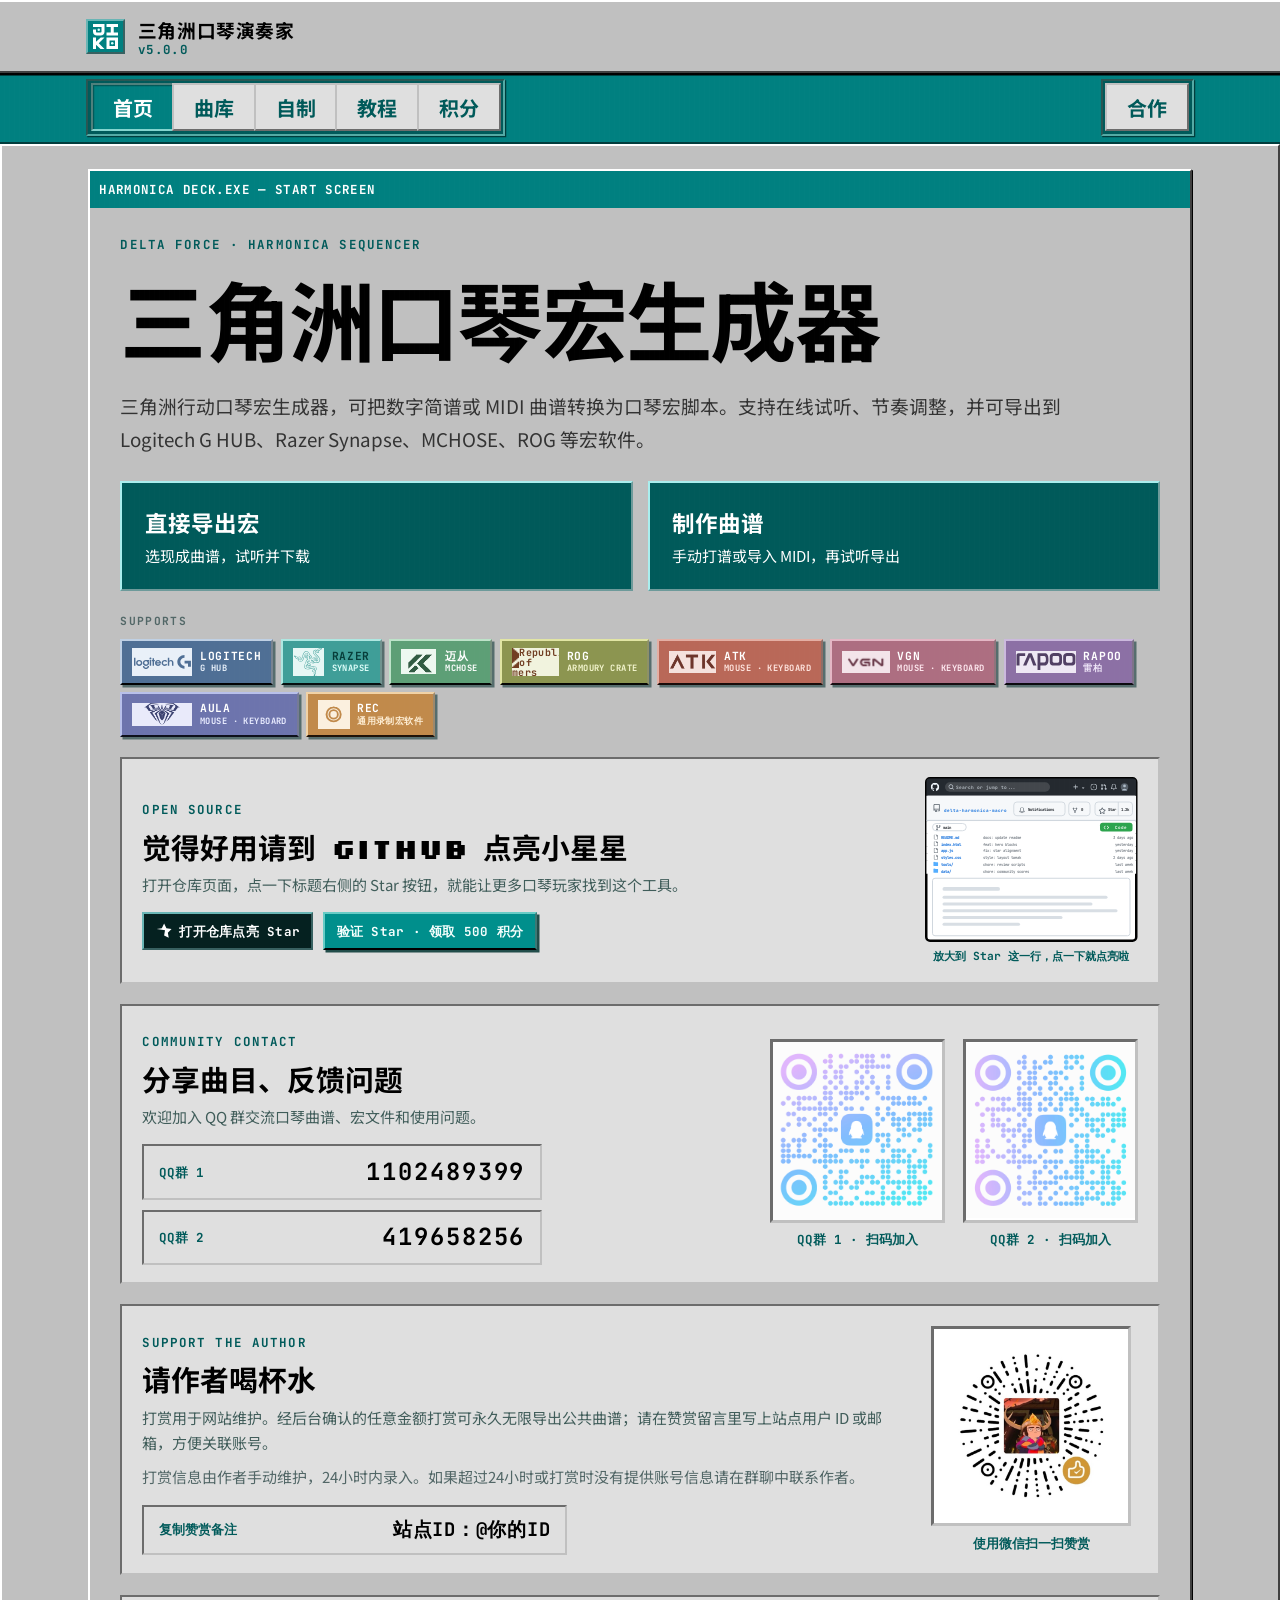
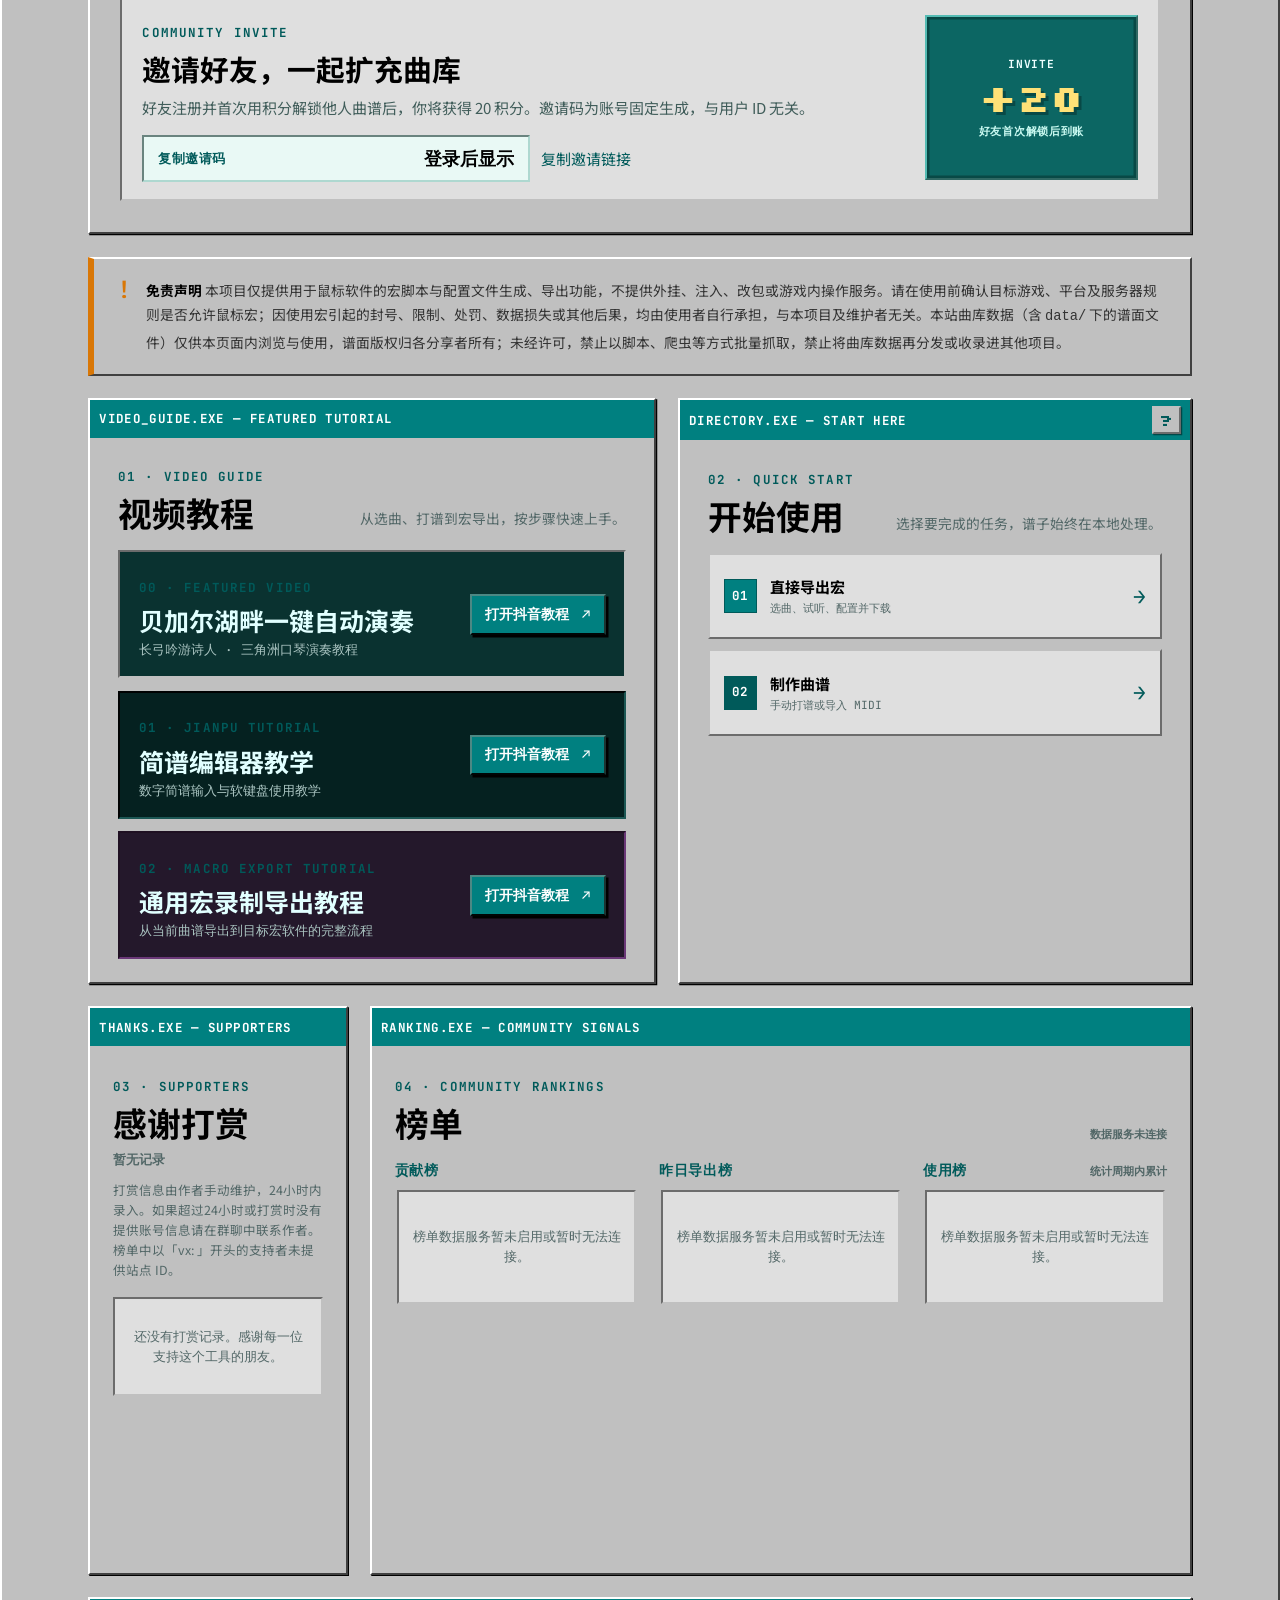
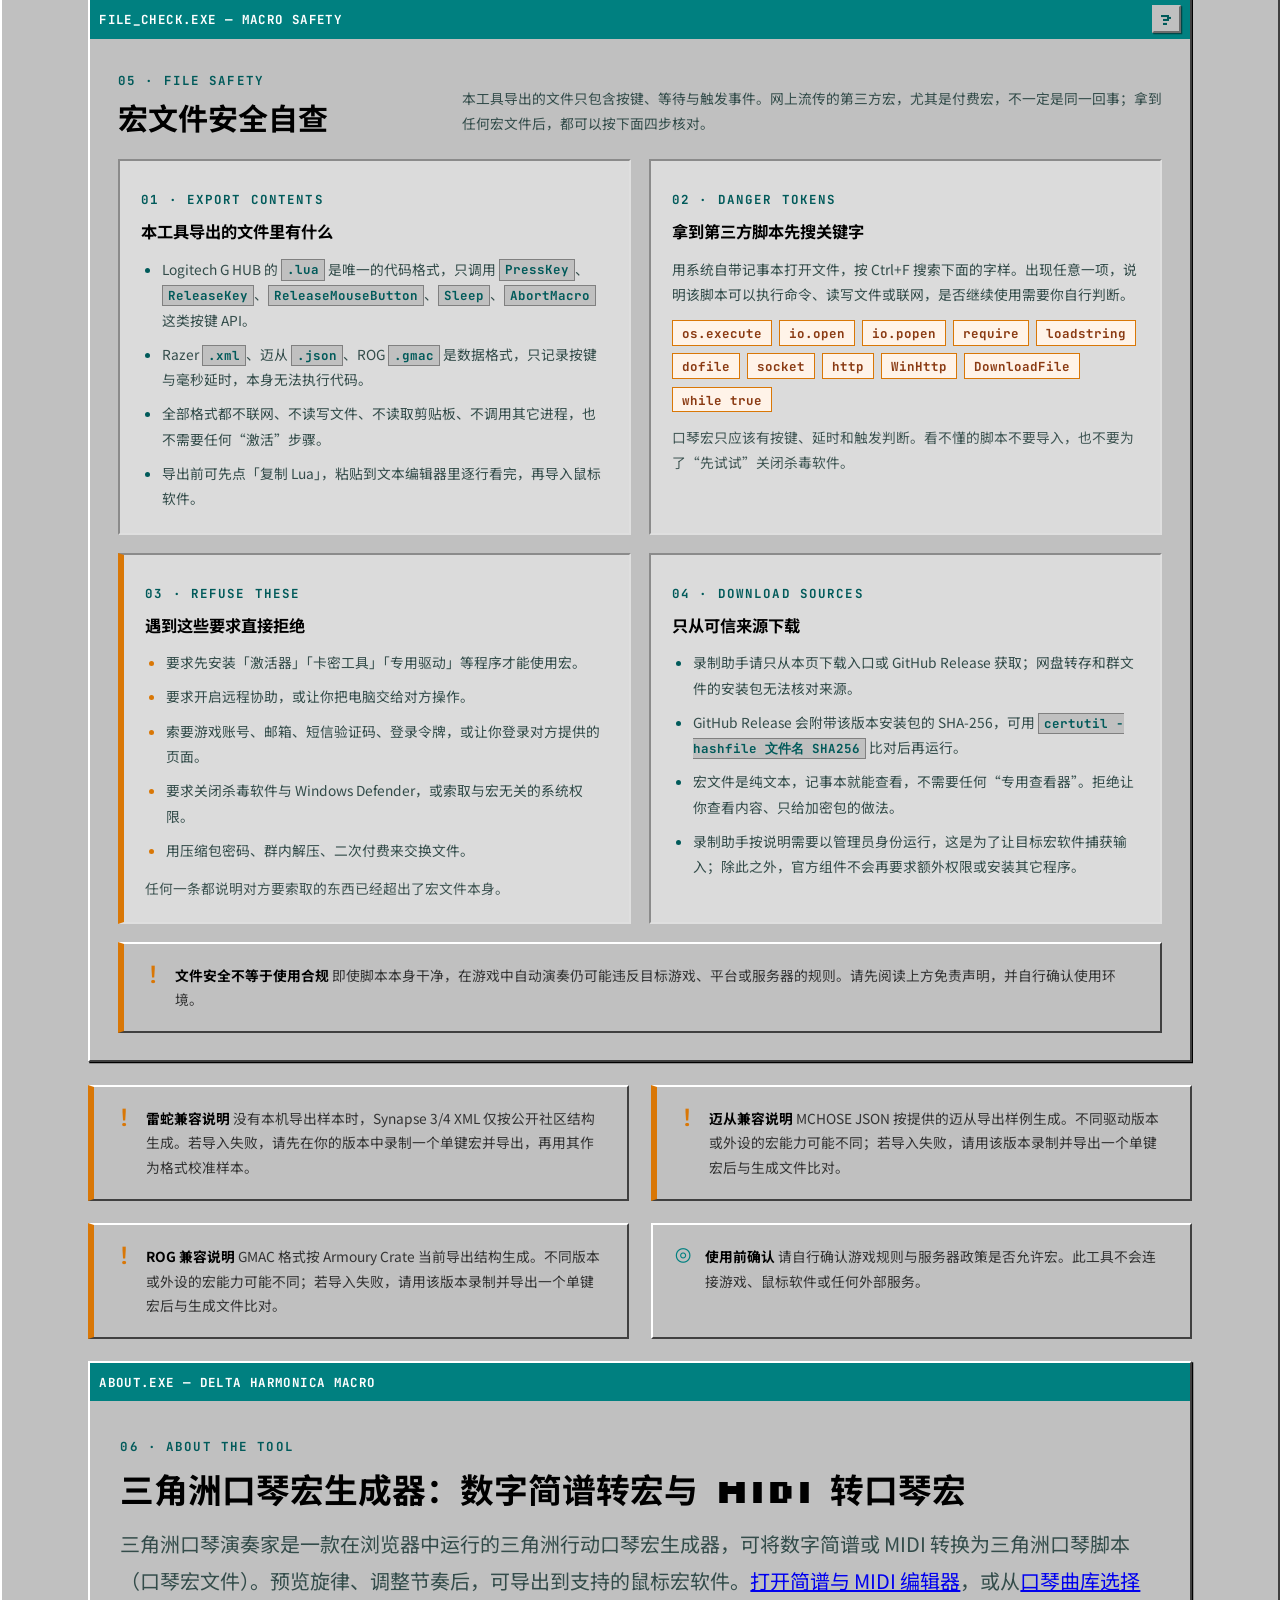
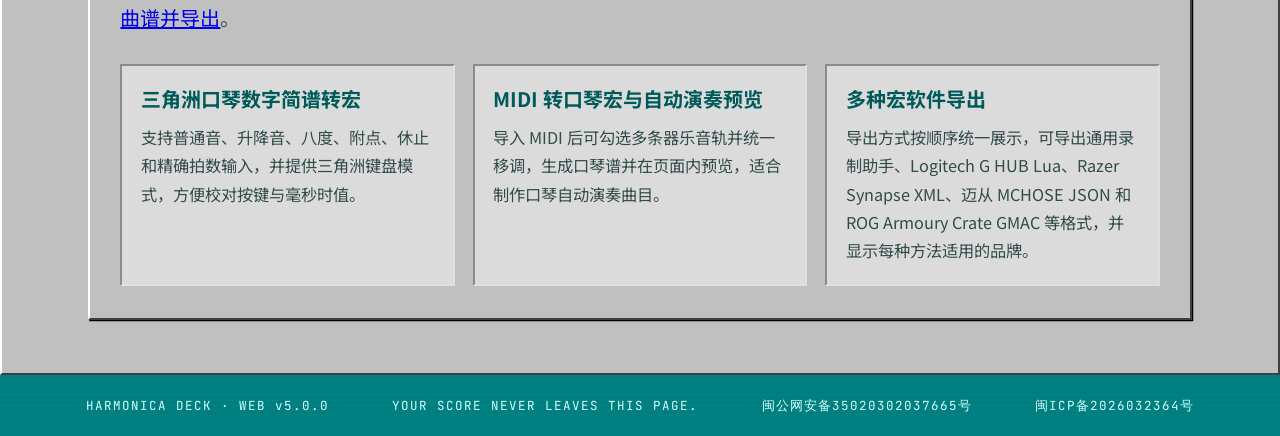
==== commit 6b6b82cd: "feat(站点): 发布 5.0.0 功能更新" ====
--- a/index.html
+++ b/index.html
@@ -2,29 +2,28 @@
 <html lang="zh-CN">
   <head>
     <meta charset="UTF-8" />
-    <script>document.write('<base href="' + new URL(/\/(?:export|create|points)\/?$/.test(location.pathname) ? '../' : './', location.href).pathname + '">');</script>
+    <script>document.write('<base href="' + new URL(/\/(?:export|create|tutorial|points|cooperate)\/?$/.test(location.pathname) ? '../' : './', location.href).pathname + '">');</script>
     <meta name="viewport" content="width=device-width, initial-scale=1.0" />
     <meta name="theme-color" content="#008080" />
-    <title>三角洲口琴演奏家｜MIDI 转简谱转宏 · 口琴自动演奏 | 三角洲口琴宏 · 三角洲口琴脚本 · MIDI · 简谱 · 曲库</title>
-    <link rel="icon" href="./favicon.ico?v=20260923" sizes="any" />
-    <link rel="icon" type="image/svg+xml" href="./assets/favicon.svg?v=20260923" />
-    <link rel="icon" type="image/png" href="./favicon-32x32.png?v=20260923" sizes="32x32" />
-    <link rel="apple-touch-icon" href="./apple-touch-icon.png?v=20260923" />
-    <meta name="description" content="三角洲口琴宏生成器：将数字简谱或 MIDI 转换为鼠标宏，支持口琴自动演奏、三角洲键盘模式、Logitech G HUB、Razer Synapse、Rapoo 与 AULA 狼蛛等宏软件。" />
-    <meta name="keywords" content="三角洲,三角洲口琴,口琴宏,MIDI转宏,口琴自动演奏,三角洲口琴宏生成器,数字简谱转宏" />
+    <title>三角洲行动口琴宏生成器｜简谱、MIDI 转宏</title>
+    <link rel="icon" href="./favicon.ico?v=5.0.0" sizes="any" />
+    <link rel="icon" type="image/svg+xml" href="./assets/favicon.svg?v=5.0.0" />
+    <link rel="icon" type="image/png" href="./favicon-32x32.png?v=5.0.0" sizes="32x32" />
+    <link rel="apple-touch-icon" href="./apple-touch-icon.png?v=5.0.0" />
+    <meta name="description" content="在线制作三角洲行动口琴宏：支持数字简谱转宏、MIDI 转口琴宏、试听与多种鼠标宏格式导出。" />
     <meta name="robots" content="index,follow,max-image-preview:large" />
     <link rel="canonical" href="https://jiko-official.top/delta/" />
     <meta property="og:type" content="website" />
     <meta property="og:site_name" content="三角洲口琴演奏家" />
     <meta property="og:locale" content="zh_CN" />
-    <meta property="og:title" content="三角洲口琴宏生成器｜MIDI 转宏与口琴自动演奏" />
-    <meta property="og:description" content="将三角洲口琴数字简谱或 MIDI 转换为可导入鼠标软件的宏文件，在线试听、编辑与分享曲谱。" />
+    <meta property="og:title" content="三角洲行动口琴宏生成器｜简谱、MIDI 转宏" />
+    <meta property="og:description" content="在线制作三角洲行动口琴宏：支持数字简谱转宏、MIDI 转口琴宏、试听与多种鼠标宏格式导出。" />
     <meta property="og:url" content="https://jiko-official.top/delta/" />
     <meta property="og:image" content="https://jiko-official.top/delta/assets/og-cover.svg" />
     <meta property="og:image:alt" content="三角洲口琴演奏家：口琴宏生成器与 MIDI 转宏工具" />
     <meta name="twitter:card" content="summary_large_image" />
-    <meta name="twitter:title" content="三角洲口琴宏生成器｜MIDI 转宏与口琴自动演奏" />
-    <meta name="twitter:description" content="在线制作三角洲口琴宏：支持数字简谱、MIDI 导入、口琴自动演奏和多种宏软件导出。" />
+    <meta name="twitter:title" content="三角洲行动口琴宏生成器｜简谱、MIDI 转宏" />
+    <meta name="twitter:description" content="在线制作三角洲行动口琴宏：支持数字简谱转宏、MIDI 转口琴宏、试听与多种鼠标宏格式导出。" />
     <meta name="twitter:image" content="https://jiko-official.top/delta/assets/og-cover.svg" />
     <meta name="twitter:image:alt" content="三角洲口琴演奏家：口琴宏生成器与 MIDI 转宏工具" />
     <script type="application/ld+json">
@@ -48,6 +47,11 @@
             "operatingSystem": "Web Browser",
             "description": "把三角洲口琴数字简谱或 MIDI 转换为鼠标宏，支持在线试听、编辑和自动演奏。",
             "isAccessibleForFree": true,
+            "offers": {
+              "@type": "Offer",
+              "price": "0",
+              "priceCurrency": "CNY"
+            },
             "featureList": [
               "三角洲口琴数字简谱转宏",
               "MIDI 转宏",
@@ -74,7 +78,7 @@
         "name": "三角洲口琴曲库",
         "description": "三角洲行动口琴数字简谱曲库索引，含曲名、作者与调式信息。",
         "url": "https://jiko-official.top/delta/",
-        "numberOfItems": 72,
+        "numberOfItems": 204,
         "itemListElement": [
           {
             "@type": "ListItem",
@@ -92,6 +96,32 @@
           {
             "@type": "ListItem",
             "position": 2,
+            "name": "Departures",
+            "item": {
+              "@type": "MusicComposition",
+              "name": "Departures",
+              "composer": {
+                "@type": "Person",
+                "name": "罪恶王冠"
+              }
+            }
+          },
+          {
+            "@type": "ListItem",
+            "position": 3,
+            "name": "His_Theme",
+            "item": {
+              "@type": "MusicComposition",
+              "name": "His_Theme",
+              "composer": {
+                "@type": "Person",
+                "name": "UT"
+              }
+            }
+          },
+          {
+            "@type": "ListItem",
+            "position": 4,
             "name": "Lemon(完整版)",
             "item": {
               "@type": "MusicComposition",
@@ -104,7 +134,59 @@
           },
           {
             "@type": "ListItem",
-            "position": 3,
+            "position": 5,
+            "name": "One Last Kiss",
+            "item": {
+              "@type": "MusicComposition",
+              "name": "One Last Kiss",
+              "composer": {
+                "@type": "Person",
+                "name": "新世纪福音战士"
+              }
+            }
+          },
+          {
+            "@type": "ListItem",
+            "position": 6,
+            "name": "One more time, One more chance(秒速五厘米)",
+            "item": {
+              "@type": "MusicComposition",
+              "name": "One more time, One more chance(秒速五厘米)",
+              "composer": {
+                "@type": "Person",
+                "name": "山崎まさよし"
+              }
+            }
+          },
+          {
+            "@type": "ListItem",
+            "position": 7,
+            "name": "Remember Me《寻梦环游记主题曲》",
+            "item": {
+              "@type": "MusicComposition",
+              "name": "Remember Me《寻梦环游记主题曲》",
+              "composer": {
+                "@type": "Person",
+                "name": "Miguel Pimentel"
+              }
+            }
+          },
+          {
+            "@type": "ListItem",
+            "position": 8,
+            "name": "See You Again",
+            "item": {
+              "@type": "MusicComposition",
+              "name": "See You Again",
+              "composer": {
+                "@type": "Person",
+                "name": "老大"
+              }
+            }
+          },
+          {
+            "@type": "ListItem",
+            "position": 9,
             "name": "Terranova",
             "item": {
               "@type": "MusicComposition",
@@ -117,7 +199,7 @@
           },
           {
             "@type": "ListItem",
-            "position": 4,
+            "position": 10,
             "name": "YMCA",
             "item": {
               "@type": "MusicComposition",
@@ -130,7 +212,59 @@
           },
           {
             "@type": "ListItem",
-            "position": 5,
+            "position": 11,
+            "name": "someone in the crowd",
+            "item": {
+              "@type": "MusicComposition",
+              "name": "someone in the crowd",
+              "composer": {
+                "@type": "Person",
+                "name": "Emma Stone"
+              }
+            }
+          },
+          {
+            "@type": "ListItem",
+            "position": 12,
+            "name": "time machine",
+            "item": {
+              "@type": "MusicComposition",
+              "name": "time machine",
+              "composer": {
+                "@type": "Person",
+                "name": "mj"
+              }
+            }
+          },
+          {
+            "@type": "ListItem",
+            "position": 13,
+            "name": "一分钱",
+            "item": {
+              "@type": "MusicComposition",
+              "name": "一分钱",
+              "composer": {
+                "@type": "Person",
+                "name": "潘振声"
+              }
+            }
+          },
+          {
+            "@type": "ListItem",
+            "position": 14,
+            "name": "一分钱",
+            "item": {
+              "@type": "MusicComposition",
+              "name": "一分钱",
+              "composer": {
+                "@type": "Person",
+                "name": "潘振声"
+              }
+            }
+          },
+          {
+            "@type": "ListItem",
+            "position": 15,
             "name": "一剪梅（测试版）",
             "item": {
               "@type": "MusicComposition",
@@ -143,7 +277,7 @@
           },
           {
             "@type": "ListItem",
-            "position": 6,
+            "position": 16,
             "name": "一生所爱",
             "item": {
               "@type": "MusicComposition",
@@ -156,7 +290,20 @@
           },
           {
             "@type": "ListItem",
-            "position": 7,
+            "position": 17,
+            "name": "一生有你(片段)",
+            "item": {
+              "@type": "MusicComposition",
+              "name": "一生有你(片段)",
+              "composer": {
+                "@type": "Person",
+                "name": "水木年华"
+              }
+            }
+          },
+          {
+            "@type": "ListItem",
+            "position": 18,
             "name": "七里香",
             "item": {
               "@type": "MusicComposition",
@@ -169,7 +316,7 @@
           },
           {
             "@type": "ListItem",
-            "position": 8,
+            "position": 19,
             "name": "七里香副歌1",
             "item": {
               "@type": "MusicComposition",
@@ -182,7 +329,20 @@
           },
           {
             "@type": "ListItem",
-            "position": 9,
+            "position": 20,
+            "name": "（三角洲适配）寂寞的人伤心的歌—得吃小曲",
+            "item": {
+              "@type": "MusicComposition",
+              "name": "（三角洲适配）寂寞的人伤心的歌—得吃小曲",
+              "composer": {
+                "@type": "Person",
+                "name": "龙梅子 & 杨海彪"
+              }
+            }
+          },
+          {
+            "@type": "ListItem",
+            "position": 21,
             "name": "上海滩",
             "item": {
               "@type": "MusicComposition",
@@ -195,7 +355,46 @@
           },
           {
             "@type": "ListItem",
-            "position": 10,
+            "position": 22,
+            "name": "不再联系",
+            "item": {
+              "@type": "MusicComposition",
+              "name": "不再联系",
+              "composer": {
+                "@type": "Person",
+                "name": "王俊凯2026"
+              }
+            }
+          },
+          {
+            "@type": "ListItem",
+            "position": 23,
+            "name": "世上只有妈妈好（找妈妈的来）",
+            "item": {
+              "@type": "MusicComposition",
+              "name": "世上只有妈妈好（找妈妈的来）",
+              "composer": {
+                "@type": "Person",
+                "name": "111"
+              }
+            }
+          },
+          {
+            "@type": "ListItem",
+            "position": 24,
+            "name": "东京热",
+            "item": {
+              "@type": "MusicComposition",
+              "name": "东京热",
+              "composer": {
+                "@type": "Person",
+                "name": "MRBIG"
+              }
+            }
+          },
+          {
+            "@type": "ListItem",
+            "position": 25,
             "name": "义勇军进行曲",
             "item": {
               "@type": "MusicComposition",
@@ -208,7 +407,7 @@
           },
           {
             "@type": "ListItem",
-            "position": 11,
+            "position": 26,
             "name": "乌兰巴托的夜",
             "item": {
               "@type": "MusicComposition",
@@ -221,7 +420,20 @@
           },
           {
             "@type": "ListItem",
-            "position": 12,
+            "position": 27,
+            "name": "乐逍遥",
+            "item": {
+              "@type": "MusicComposition",
+              "name": "乐逍遥",
+              "composer": {
+                "@type": "Person",
+                "name": "林坤信"
+              }
+            }
+          },
+          {
+            "@type": "ListItem",
+            "position": 28,
             "name": "今宵多珍重",
             "item": {
               "@type": "MusicComposition",
@@ -234,7 +446,137 @@
           },
           {
             "@type": "ListItem",
-            "position": 13,
+            "position": 29,
+            "name": "他不懂",
+            "item": {
+              "@type": "MusicComposition",
+              "name": "他不懂",
+              "composer": {
+                "@type": "Person",
+                "name": "张杰"
+              }
+            }
+          },
+          {
+            "@type": "ListItem",
+            "position": 30,
+            "name": "余情未了",
+            "item": {
+              "@type": "MusicComposition",
+              "name": "余情未了",
+              "composer": {
+                "@type": "Person",
+                "name": "魏新雨"
+              }
+            }
+          },
+          {
+            "@type": "ListItem",
+            "position": 31,
+            "name": "你看到的我（大哥小曲）",
+            "item": {
+              "@type": "MusicComposition",
+              "name": "你看到的我（大哥小曲）",
+              "composer": {
+                "@type": "Person",
+                "name": "黄勇.任书怀"
+              }
+            }
+          },
+          {
+            "@type": "ListItem",
+            "position": 32,
+            "name": "依兰爱情故事（把妹用）",
+            "item": {
+              "@type": "MusicComposition",
+              "name": "依兰爱情故事（把妹用）",
+              "composer": {
+                "@type": "Person",
+                "name": "癫公灬"
+              }
+            }
+          },
+          {
+            "@type": "ListItem",
+            "position": 33,
+            "name": "偏爱第一段",
+            "item": {
+              "@type": "MusicComposition",
+              "name": "偏爱第一段",
+              "composer": {
+                "@type": "Person",
+                "name": "张芸京"
+              }
+            }
+          },
+          {
+            "@type": "ListItem",
+            "position": 34,
+            "name": "偏爱第二段",
+            "item": {
+              "@type": "MusicComposition",
+              "name": "偏爱第二段",
+              "composer": {
+                "@type": "Person",
+                "name": "张芸京"
+              }
+            }
+          },
+          {
+            "@type": "ListItem",
+            "position": 35,
+            "name": "像风一样",
+            "item": {
+              "@type": "MusicComposition",
+              "name": "像风一样",
+              "composer": {
+                "@type": "Person",
+                "name": "薛之谦"
+              }
+            }
+          },
+          {
+            "@type": "ListItem",
+            "position": 36,
+            "name": "兄弟抱一下 （跑刀遇鼠兄弟.高潮版）",
+            "item": {
+              "@type": "MusicComposition",
+              "name": "兄弟抱一下 （跑刀遇鼠兄弟.高潮版）",
+              "composer": {
+                "@type": "Person",
+                "name": "庞龙"
+              }
+            }
+          },
+          {
+            "@type": "ListItem",
+            "position": 37,
+            "name": "克罗地亚狂想曲(节选)",
+            "item": {
+              "@type": "MusicComposition",
+              "name": "克罗地亚狂想曲(节选)",
+              "composer": {
+                "@type": "Person",
+                "name": "马克西姆"
+              }
+            }
+          },
+          {
+            "@type": "ListItem",
+            "position": 38,
+            "name": "兰亭序",
+            "item": {
+              "@type": "MusicComposition",
+              "name": "兰亭序",
+              "composer": {
+                "@type": "Person",
+                "name": "周杰伦"
+              }
+            }
+          },
+          {
+            "@type": "ListItem",
+            "position": 39,
             "name": "再见",
             "item": {
               "@type": "MusicComposition",
@@ -247,7 +589,7 @@
           },
           {
             "@type": "ListItem",
-            "position": 14,
+            "position": 40,
             "name": "冲锋号",
             "item": {
               "@type": "MusicComposition",
@@ -260,7 +602,98 @@
           },
           {
             "@type": "ListItem",
-            "position": 15,
+            "position": 41,
+            "name": "分手快乐",
+            "item": {
+              "@type": "MusicComposition",
+              "name": "分手快乐",
+              "composer": {
+                "@type": "Person",
+                "name": "梁静茹"
+              }
+            }
+          },
+          {
+            "@type": "ListItem",
+            "position": 42,
+            "name": "别看我只是一只羊",
+            "item": {
+              "@type": "MusicComposition",
+              "name": "别看我只是一只羊",
+              "composer": {
+                "@type": "Person",
+                "name": "喜羊羊"
+              }
+            }
+          },
+          {
+            "@type": "ListItem",
+            "position": 43,
+            "name": "前前前世",
+            "item": {
+              "@type": "MusicComposition",
+              "name": "前前前世",
+              "composer": {
+                "@type": "Person",
+                "name": "你的名字。"
+              }
+            }
+          },
+          {
+            "@type": "ListItem",
+            "position": 44,
+            "name": "加勒比海盗",
+            "item": {
+              "@type": "MusicComposition",
+              "name": "加勒比海盗",
+              "composer": {
+                "@type": "Person",
+                "name": "Klaus Badelt"
+              }
+            }
+          },
+          {
+            "@type": "ListItem",
+            "position": 45,
+            "name": "加勒比海盗（当渔政的来）",
+            "item": {
+              "@type": "MusicComposition",
+              "name": "加勒比海盗（当渔政的来）",
+              "composer": {
+                "@type": "Person",
+                "name": "海盗"
+              }
+            }
+          },
+          {
+            "@type": "ListItem",
+            "position": 46,
+            "name": "加勒比海盗高潮",
+            "item": {
+              "@type": "MusicComposition",
+              "name": "加勒比海盗高潮",
+              "composer": {
+                "@type": "Person",
+                "name": "海盗"
+              }
+            }
+          },
+          {
+            "@type": "ListItem",
+            "position": 47,
+            "name": "劳斯莱斯",
+            "item": {
+              "@type": "MusicComposition",
+              "name": "劳斯莱斯",
+              "composer": {
+                "@type": "Person",
+                "name": "何韵诗"
+              }
+            }
+          },
+          {
+            "@type": "ListItem",
+            "position": 48,
             "name": "勉为其难",
             "item": {
               "@type": "MusicComposition",
@@ -273,11 +706,11 @@
           },
           {
             "@type": "ListItem",
-            "position": 16,
-            "name": "《千与千寻》主题曲 Always with you",
-            "item": {
-              "@type": "MusicComposition",
-              "name": "《千与千寻》主题曲 Always with you",
+            "position": 49,
+            "name": "いつも何度でも Always with you",
+            "item": {
+              "@type": "MusicComposition",
+              "name": "いつも何度でも Always with you",
               "composer": {
                 "@type": "Person",
                 "name": "久石让"
@@ -286,7 +719,20 @@
           },
           {
             "@type": "ListItem",
-            "position": 17,
+            "position": 50,
+            "name": "千与千寻",
+            "item": {
+              "@type": "MusicComposition",
+              "name": "千与千寻",
+              "composer": {
+                "@type": "Person",
+                "name": "宫崎骏"
+              }
+            }
+          },
+          {
+            "@type": "ListItem",
+            "position": 51,
             "name": "千本樱",
             "item": {
               "@type": "MusicComposition",
@@ -299,7 +745,20 @@
           },
           {
             "@type": "ListItem",
-            "position": 18,
+            "position": 52,
+            "name": "千本樱",
+            "item": {
+              "@type": "MusicComposition",
+              "name": "千本樱",
+              "composer": {
+                "@type": "Person",
+                "name": "初音未来"
+              }
+            }
+          },
+          {
+            "@type": "ListItem",
+            "position": 53,
             "name": "南山南",
             "item": {
               "@type": "MusicComposition",
@@ -312,7 +771,46 @@
           },
           {
             "@type": "ListItem",
-            "position": 19,
+            "position": 54,
+            "name": "发如雪",
+            "item": {
+              "@type": "MusicComposition",
+              "name": "发如雪",
+              "composer": {
+                "@type": "Person",
+                "name": "周杰伦"
+              }
+            }
+          },
+          {
+            "@type": "ListItem",
+            "position": 55,
+            "name": "可爱女人",
+            "item": {
+              "@type": "MusicComposition",
+              "name": "可爱女人",
+              "composer": {
+                "@type": "Person",
+                "name": "周杰伦"
+              }
+            }
+          },
+          {
+            "@type": "ListItem",
+            "position": 56,
+            "name": "吉祥三宝（堵桥消耗必吹）",
+            "item": {
+              "@type": "MusicComposition",
+              "name": "吉祥三宝（堵桥消耗必吹）",
+              "composer": {
+                "@type": "Person",
+                "name": "乌鲁鲁"
+              }
+            }
+          },
+          {
+            "@type": "ListItem",
+            "position": 57,
             "name": "哀与悲",
             "item": {
               "@type": "MusicComposition",
@@ -325,7 +823,33 @@
           },
           {
             "@type": "ListItem",
-            "position": 20,
+            "position": 58,
+            "name": "喜羊羊与灰太狼-左手右手",
+            "item": {
+              "@type": "MusicComposition",
+              "name": "喜羊羊与灰太狼-左手右手",
+              "composer": {
+                "@type": "Person",
+                "name": "喜羊羊"
+              }
+            }
+          },
+          {
+            "@type": "ListItem",
+            "position": 59,
+            "name": "回不去的何止是时间-片段",
+            "item": {
+              "@type": "MusicComposition",
+              "name": "回不去的何止是时间-片段",
+              "composer": {
+                "@type": "Person",
+                "name": "吖毛"
+              }
+            }
+          },
+          {
+            "@type": "ListItem",
+            "position": 60,
             "name": "国际歌",
             "item": {
               "@type": "MusicComposition",
@@ -338,7 +862,7 @@
           },
           {
             "@type": "ListItem",
-            "position": 21,
+            "position": 61,
             "name": "土耳其进行曲",
             "item": {
               "@type": "MusicComposition",
@@ -351,7 +875,98 @@
           },
           {
             "@type": "ListItem",
-            "position": 22,
+            "position": 62,
+            "name": "圣诞快乐劳伦斯先生(高潮部分）",
+            "item": {
+              "@type": "MusicComposition",
+              "name": "圣诞快乐劳伦斯先生(高潮部分）",
+              "composer": {
+                "@type": "Person",
+                "name": "坂本龙一"
+              }
+            }
+          },
+          {
+            "@type": "ListItem",
+            "position": 63,
+            "name": "多远都要在一起",
+            "item": {
+              "@type": "MusicComposition",
+              "name": "多远都要在一起",
+              "composer": {
+                "@type": "Person",
+                "name": "邓紫棋"
+              }
+            }
+          },
+          {
+            "@type": "ListItem",
+            "position": 64,
+            "name": "夜曲 - 周杰伦",
+            "item": {
+              "@type": "MusicComposition",
+              "name": "夜曲 - 周杰伦",
+              "composer": {
+                "@type": "Person",
+                "name": "周杰伦"
+              }
+            }
+          },
+          {
+            "@type": "ListItem",
+            "position": 65,
+            "name": "夜空中最亮的星",
+            "item": {
+              "@type": "MusicComposition",
+              "name": "夜空中最亮的星",
+              "composer": {
+                "@type": "Person",
+                "name": "逃跑计划"
+              }
+            }
+          },
+          {
+            "@type": "ListItem",
+            "position": 66,
+            "name": "大东北我的家乡",
+            "item": {
+              "@type": "MusicComposition",
+              "name": "大东北我的家乡",
+              "composer": {
+                "@type": "Person",
+                "name": "何玉"
+              }
+            }
+          },
+          {
+            "@type": "ListItem",
+            "position": 67,
+            "name": "大家一起喜羊羊",
+            "item": {
+              "@type": "MusicComposition",
+              "name": "大家一起喜羊羊",
+              "composer": {
+                "@type": "Person",
+                "name": "喜羊羊"
+              }
+            }
+          },
+          {
+            "@type": "ListItem",
+            "position": 68,
+            "name": "だんご大家族",
+            "item": {
+              "@type": "MusicComposition",
+              "name": "だんご大家族",
+              "composer": {
+                "@type": "Person",
+                "name": "茶太 loigsa"
+              }
+            }
+          },
+          {
+            "@type": "ListItem",
+            "position": 69,
             "name": "天使爱美丽",
             "item": {
               "@type": "MusicComposition",
@@ -364,7 +979,20 @@
           },
           {
             "@type": "ListItem",
-            "position": 23,
+            "position": 70,
+            "name": "天使的翅膀",
+            "item": {
+              "@type": "MusicComposition",
+              "name": "天使的翅膀",
+              "composer": {
+                "@type": "Person",
+                "name": "安琥"
+              }
+            }
+          },
+          {
+            "@type": "ListItem",
+            "position": 71,
             "name": "天外来物（副歌）",
             "item": {
               "@type": "MusicComposition",
@@ -377,7 +1005,7 @@
           },
           {
             "@type": "ListItem",
-            "position": 24,
+            "position": 72,
             "name": "天外来物",
             "item": {
               "@type": "MusicComposition",
@@ -390,7 +1018,7 @@
           },
           {
             "@type": "ListItem",
-            "position": 25,
+            "position": 73,
             "name": "天空之城",
             "item": {
               "@type": "MusicComposition",
@@ -403,7 +1031,72 @@
           },
           {
             "@type": "ListItem",
-            "position": 26,
+            "position": 74,
+            "name": "天空之城(港岛妹妹)(间奏)",
+            "item": {
+              "@type": "MusicComposition",
+              "name": "天空之城(港岛妹妹)(间奏)",
+              "composer": {
+                "@type": "Person",
+                "name": "李志"
+              }
+            }
+          },
+          {
+            "@type": "ListItem",
+            "position": 75,
+            "name": "天黑黑",
+            "item": {
+              "@type": "MusicComposition",
+              "name": "天黑黑",
+              "composer": {
+                "@type": "Person",
+                "name": "孙燕姿"
+              }
+            }
+          },
+          {
+            "@type": "ListItem",
+            "position": 76,
+            "name": "太聪明（前半段）超出录制上限可用",
+            "item": {
+              "@type": "MusicComposition",
+              "name": "太聪明（前半段）超出录制上限可用",
+              "composer": {
+                "@type": "Person",
+                "name": "陈绮贞"
+              }
+            }
+          },
+          {
+            "@type": "ListItem",
+            "position": 77,
+            "name": "太聪明（副歌）",
+            "item": {
+              "@type": "MusicComposition",
+              "name": "太聪明（副歌）",
+              "composer": {
+                "@type": "Person",
+                "name": "雨落狂流之暗"
+              }
+            }
+          },
+          {
+            "@type": "ListItem",
+            "position": 78,
+            "name": "太聪明",
+            "item": {
+              "@type": "MusicComposition",
+              "name": "太聪明",
+              "composer": {
+                "@type": "Person",
+                "name": "雨落狂流之暗"
+              }
+            }
+          },
+          {
+            "@type": "ListItem",
+            "position": 79,
             "name": "太阳照常升起",
             "item": {
               "@type": "MusicComposition",
@@ -416,7 +1109,59 @@
           },
           {
             "@type": "ListItem",
-            "position": 27,
+            "position": 80,
+            "name": "失恋阵线联盟",
+            "item": {
+              "@type": "MusicComposition",
+              "name": "失恋阵线联盟",
+              "composer": {
+                "@type": "Person",
+                "name": "草蜢"
+              }
+            }
+          },
+          {
+            "@type": "ListItem",
+            "position": 81,
+            "name": "奇思妙想喜羊羊",
+            "item": {
+              "@type": "MusicComposition",
+              "name": "奇思妙想喜羊羊",
+              "composer": {
+                "@type": "Person",
+                "name": "喜羊羊"
+              }
+            }
+          },
+          {
+            "@type": "ListItem",
+            "position": 82,
+            "name": "奇迹再现",
+            "item": {
+              "@type": "MusicComposition",
+              "name": "奇迹再现",
+              "composer": {
+                "@type": "Person",
+                "name": "ryanixer"
+              }
+            }
+          },
+          {
+            "@type": "ListItem",
+            "position": 83,
+            "name": "奇迹再现-迪迦奥特曼",
+            "item": {
+              "@type": "MusicComposition",
+              "name": "奇迹再现-迪迦奥特曼",
+              "composer": {
+                "@type": "Person",
+                "name": "ryanixer"
+              }
+            }
+          },
+          {
+            "@type": "ListItem",
+            "position": 84,
             "name": "女儿情",
             "item": {
               "@type": "MusicComposition",
@@ -429,7 +1174,33 @@
           },
           {
             "@type": "ListItem",
-            "position": 28,
+            "position": 85,
+            "name": "好运来",
+            "item": {
+              "@type": "MusicComposition",
+              "name": "好运来",
+              "composer": {
+                "@type": "Person",
+                "name": "祖海"
+              }
+            }
+          },
+          {
+            "@type": "ListItem",
+            "position": 86,
+            "name": "如果我们不曾相遇",
+            "item": {
+              "@type": "MusicComposition",
+              "name": "如果我们不曾相遇",
+              "composer": {
+                "@type": "Person",
+                "name": "五月天"
+              }
+            }
+          },
+          {
+            "@type": "ListItem",
+            "position": 87,
             "name": "宁次之死",
             "item": {
               "@type": "MusicComposition",
@@ -442,7 +1213,7 @@
           },
           {
             "@type": "ListItem",
-            "position": 29,
+            "position": 88,
             "name": "安河桥",
             "item": {
               "@type": "MusicComposition",
@@ -455,7 +1226,59 @@
           },
           {
             "@type": "ListItem",
-            "position": 30,
+            "position": 89,
+            "name": "寂寞的人伤心的歌 加快版",
+            "item": {
+              "@type": "MusicComposition",
+              "name": "寂寞的人伤心的歌 加快版",
+              "composer": {
+                "@type": "Person",
+                "name": "龙梅子 & 杨海彪"
+              }
+            }
+          },
+          {
+            "@type": "ListItem",
+            "position": 90,
+            "name": "就是爱你",
+            "item": {
+              "@type": "MusicComposition",
+              "name": "就是爱你",
+              "composer": {
+                "@type": "Person",
+                "name": "陶喆"
+              }
+            }
+          },
+          {
+            "@type": "ListItem",
+            "position": 91,
+            "name": "山丘",
+            "item": {
+              "@type": "MusicComposition",
+              "name": "山丘",
+              "composer": {
+                "@type": "Person",
+                "name": "李宗盛"
+              }
+            }
+          },
+          {
+            "@type": "ListItem",
+            "position": 92,
+            "name": "张三的歌",
+            "item": {
+              "@type": "MusicComposition",
+              "name": "张三的歌",
+              "composer": {
+                "@type": "Person",
+                "name": "癫公灬"
+              }
+            }
+          },
+          {
+            "@type": "ListItem",
+            "position": 93,
             "name": "当年情",
             "item": {
               "@type": "MusicComposition",
@@ -468,7 +1291,124 @@
           },
           {
             "@type": "ListItem",
-            "position": 31,
+            "position": 94,
+            "name": "当年情",
+            "item": {
+              "@type": "MusicComposition",
+              "name": "当年情",
+              "composer": {
+                "@type": "Person",
+                "name": "顾嘉辉/MRBIG"
+              }
+            }
+          },
+          {
+            "@type": "ListItem",
+            "position": 95,
+            "name": "当年情",
+            "item": {
+              "@type": "MusicComposition",
+              "name": "当年情",
+              "composer": {
+                "@type": "Person",
+                "name": "张国荣"
+              }
+            }
+          },
+          {
+            "@type": "ListItem",
+            "position": 96,
+            "name": "彩虹",
+            "item": {
+              "@type": "MusicComposition",
+              "name": "彩虹",
+              "composer": {
+                "@type": "Person",
+                "name": "周杰伦"
+              }
+            }
+          },
+          {
+            "@type": "ListItem",
+            "position": 97,
+            "name": "心中的日月",
+            "item": {
+              "@type": "MusicComposition",
+              "name": "心中的日月",
+              "composer": {
+                "@type": "Person",
+                "name": "王力宏"
+              }
+            }
+          },
+          {
+            "@type": "ListItem",
+            "position": 98,
+            "name": "忘川彼岸",
+            "item": {
+              "@type": "MusicComposition",
+              "name": "忘川彼岸",
+              "composer": {
+                "@type": "Person",
+                "name": "19102"
+              }
+            }
+          },
+          {
+            "@type": "ListItem",
+            "position": 99,
+            "name": "忘情牛肉面",
+            "item": {
+              "@type": "MusicComposition",
+              "name": "忘情牛肉面",
+              "composer": {
+                "@type": "Person",
+                "name": "马建涛"
+              }
+            }
+          },
+          {
+            "@type": "ListItem",
+            "position": 100,
+            "name": "快乐星猫",
+            "item": {
+              "@type": "MusicComposition",
+              "name": "快乐星猫",
+              "composer": {
+                "@type": "Person",
+                "name": "星猫"
+              }
+            }
+          },
+          {
+            "@type": "ListItem",
+            "position": 101,
+            "name": "恋人",
+            "item": {
+              "@type": "MusicComposition",
+              "name": "恋人",
+              "composer": {
+                "@type": "Person",
+                "name": "李荣浩"
+              }
+            }
+          },
+          {
+            "@type": "ListItem",
+            "position": 102,
+            "name": "恋爱循环",
+            "item": {
+              "@type": "MusicComposition",
+              "name": "恋爱循环",
+              "composer": {
+                "@type": "Person",
+                "name": "花泽香菜"
+              }
+            }
+          },
+          {
+            "@type": "ListItem",
+            "position": 103,
             "name": "恭喜发财",
             "item": {
               "@type": "MusicComposition",
@@ -481,7 +1421,7 @@
           },
           {
             "@type": "ListItem",
-            "position": 32,
+            "position": 104,
             "name": "悲怆奏鸣曲-第二乐章",
             "item": {
               "@type": "MusicComposition",
@@ -494,7 +1434,7 @@
           },
           {
             "@type": "ListItem",
-            "position": 33,
+            "position": 105,
             "name": "情书 Luv Letter",
             "item": {
               "@type": "MusicComposition",
@@ -507,7 +1447,7 @@
           },
           {
             "@type": "ListItem",
-            "position": 34,
+            "position": 106,
             "name": "情书 Luv Letter 低音区",
             "item": {
               "@type": "MusicComposition",
@@ -520,7 +1460,33 @@
           },
           {
             "@type": "ListItem",
-            "position": 35,
+            "position": 107,
+            "name": "懒羊羊当大厨",
+            "item": {
+              "@type": "MusicComposition",
+              "name": "懒羊羊当大厨",
+              "composer": {
+                "@type": "Person",
+                "name": "懒羊羊"
+              }
+            }
+          },
+          {
+            "@type": "ListItem",
+            "position": 108,
+            "name": "成都",
+            "item": {
+              "@type": "MusicComposition",
+              "name": "成都",
+              "composer": {
+                "@type": "Person",
+                "name": "赵雷"
+              }
+            }
+          },
+          {
+            "@type": "ListItem",
+            "position": 109,
             "name": "我好像在哪见过你",
             "item": {
               "@type": "MusicComposition",
@@ -533,7 +1499,33 @@
           },
           {
             "@type": "ListItem",
-            "position": 36,
+            "position": 110,
+            "name": "戒烟",
+            "item": {
+              "@type": "MusicComposition",
+              "name": "戒烟",
+              "composer": {
+                "@type": "Person",
+                "name": "李荣浩"
+              }
+            }
+          },
+          {
+            "@type": "ListItem",
+            "position": 111,
+            "name": "才二十三",
+            "item": {
+              "@type": "MusicComposition",
+              "name": "才二十三",
+              "composer": {
+                "@type": "Person",
+                "name": "方大同"
+              }
+            }
+          },
+          {
+            "@type": "ListItem",
+            "position": 112,
             "name": "斯卡布罗集市",
             "item": {
               "@type": "MusicComposition",
@@ -546,7 +1538,33 @@
           },
           {
             "@type": "ListItem",
-            "position": 37,
+            "position": 113,
+            "name": "时光机",
+            "item": {
+              "@type": "MusicComposition",
+              "name": "时光机",
+              "composer": {
+                "@type": "Person",
+                "name": "周杰伦"
+              }
+            }
+          },
+          {
+            "@type": "ListItem",
+            "position": 114,
+            "name": "星月神话",
+            "item": {
+              "@type": "MusicComposition",
+              "name": "星月神话",
+              "composer": {
+                "@type": "Person",
+                "name": "金莎"
+              }
+            }
+          },
+          {
+            "@type": "ListItem",
+            "position": 115,
             "name": "春日影~",
             "item": {
               "@type": "MusicComposition",
@@ -559,7 +1577,33 @@
           },
           {
             "@type": "ListItem",
-            "position": 38,
+            "position": 116,
+            "name": "かたわれ時",
+            "item": {
+              "@type": "MusicComposition",
+              "name": "かたわれ時",
+              "composer": {
+                "@type": "Person",
+                "name": "RADWIMPS"
+              }
+            }
+          },
+          {
+            "@type": "ListItem",
+            "position": 117,
+            "name": "晚安大小姐",
+            "item": {
+              "@type": "MusicComposition",
+              "name": "晚安大小姐",
+              "composer": {
+                "@type": "Person",
+                "name": "ASMRZ"
+              }
+            }
+          },
+          {
+            "@type": "ListItem",
+            "position": 118,
             "name": "晴天(副歌)",
             "item": {
               "@type": "MusicComposition",
@@ -572,7 +1616,33 @@
           },
           {
             "@type": "ListItem",
-            "position": 39,
+            "position": 119,
+            "name": "暗号(前奏)",
+            "item": {
+              "@type": "MusicComposition",
+              "name": "暗号(前奏)",
+              "composer": {
+                "@type": "Person",
+                "name": "周杰伦"
+              }
+            }
+          },
+          {
+            "@type": "ListItem",
+            "position": 120,
+            "name": "暗号",
+            "item": {
+              "@type": "MusicComposition",
+              "name": "暗号",
+              "composer": {
+                "@type": "Person",
+                "name": "周杰伦"
+              }
+            }
+          },
+          {
+            "@type": "ListItem",
+            "position": 121,
             "name": "最佳损友(简短版)",
             "item": {
               "@type": "MusicComposition",
@@ -585,7 +1655,20 @@
           },
           {
             "@type": "ListItem",
-            "position": 40,
+            "position": 122,
+            "name": "最炫民族风",
+            "item": {
+              "@type": "MusicComposition",
+              "name": "最炫民族风",
+              "composer": {
+                "@type": "Person",
+                "name": "凤凰传奇"
+              }
+            }
+          },
+          {
+            "@type": "ListItem",
+            "position": 123,
             "name": "月光",
             "item": {
               "@type": "MusicComposition",
@@ -598,7 +1681,7 @@
           },
           {
             "@type": "ListItem",
-            "position": 41,
+            "position": 124,
             "name": "月半小夜曲",
             "item": {
               "@type": "MusicComposition",
@@ -611,7 +1694,20 @@
           },
           {
             "@type": "ListItem",
-            "position": 42,
+            "position": 125,
+            "name": "未白镇 (宝可梦）",
+            "item": {
+              "@type": "MusicComposition",
+              "name": "未白镇 (宝可梦）",
+              "composer": {
+                "@type": "Person",
+                "name": "一之濑刚"
+              }
+            }
+          },
+          {
+            "@type": "ListItem",
+            "position": 126,
             "name": "未闻花名",
             "item": {
               "@type": "MusicComposition",
@@ -624,7 +1720,20 @@
           },
           {
             "@type": "ListItem",
-            "position": 43,
+            "position": 127,
+            "name": "未闻花名",
+            "item": {
+              "@type": "MusicComposition",
+              "name": "未闻花名",
+              "composer": {
+                "@type": "Person",
+                "name": "那年夏天"
+              }
+            }
+          },
+          {
+            "@type": "ListItem",
+            "position": 128,
             "name": "杀死那个石家庄人(前奏)",
             "item": {
               "@type": "MusicComposition",
@@ -637,7 +1746,20 @@
           },
           {
             "@type": "ListItem",
-            "position": 44,
+            "position": 129,
+            "name": "极乐净土",
+            "item": {
+              "@type": "MusicComposition",
+              "name": "极乐净土",
+              "composer": {
+                "@type": "Person",
+                "name": "GARNIDELIA"
+              }
+            }
+          },
+          {
+            "@type": "ListItem",
+            "position": 130,
             "name": "枫",
             "item": {
               "@type": "MusicComposition",
@@ -650,7 +1772,20 @@
           },
           {
             "@type": "ListItem",
-            "position": 45,
+            "position": 131,
+            "name": "（樱花泪）樱花树下的约定",
+            "item": {
+              "@type": "MusicComposition",
+              "name": "（樱花泪）樱花树下的约定",
+              "composer": {
+                "@type": "Person",
+                "name": "名决"
+              }
+            }
+          },
+          {
+            "@type": "ListItem",
+            "position": 132,
             "name": "樱花草",
             "item": {
               "@type": "MusicComposition",
@@ -663,7 +1798,20 @@
           },
           {
             "@type": "ListItem",
-            "position": 46,
+            "position": 133,
+            "name": "欢乐斗地主",
+            "item": {
+              "@type": "MusicComposition",
+              "name": "欢乐斗地主",
+              "composer": {
+                "@type": "Person",
+                "name": "33"
+              }
+            }
+          },
+          {
+            "@type": "ListItem",
+            "position": 134,
             "name": "歌唱祖国",
             "item": {
               "@type": "MusicComposition",
@@ -676,7 +1824,20 @@
           },
           {
             "@type": "ListItem",
-            "position": 47,
+            "position": 135,
+            "name": "此生不换第一段",
+            "item": {
+              "@type": "MusicComposition",
+              "name": "此生不换第一段",
+              "composer": {
+                "@type": "Person",
+                "name": "胡歌"
+              }
+            }
+          },
+          {
+            "@type": "ListItem",
+            "position": 136,
             "name": "死別 (手风琴版)",
             "item": {
               "@type": "MusicComposition",
@@ -689,7 +1850,33 @@
           },
           {
             "@type": "ListItem",
-            "position": 48,
+            "position": 137,
+            "name": "浏阳河",
+            "item": {
+              "@type": "MusicComposition",
+              "name": "浏阳河",
+              "composer": {
+                "@type": "Person",
+                "name": "李谷一"
+              }
+            }
+          },
+          {
+            "@type": "ListItem",
+            "position": 138,
+            "name": "海の見える街 看得见海的街道",
+            "item": {
+              "@type": "MusicComposition",
+              "name": "海の見える街 看得见海的街道",
+              "composer": {
+                "@type": "Person",
+                "name": "久石让"
+              }
+            }
+          },
+          {
+            "@type": "ListItem",
+            "position": 139,
             "name": "海阔天空",
             "item": {
               "@type": "MusicComposition",
@@ -702,7 +1889,20 @@
           },
           {
             "@type": "ListItem",
-            "position": 49,
+            "position": 140,
+            "name": "熊出没主题曲",
+            "item": {
+              "@type": "MusicComposition",
+              "name": "熊出没主题曲",
+              "composer": {
+                "@type": "Person",
+                "name": "熊大"
+              }
+            }
+          },
+          {
+            "@type": "ListItem",
+            "position": 141,
             "name": "爱情鸟",
             "item": {
               "@type": "MusicComposition",
@@ -715,7 +1915,59 @@
           },
           {
             "@type": "ListItem",
-            "position": 50,
+            "position": 142,
+            "name": "爱错",
+            "item": {
+              "@type": "MusicComposition",
+              "name": "爱错",
+              "composer": {
+                "@type": "Person",
+                "name": "王力宏"
+              }
+            }
+          },
+          {
+            "@type": "ListItem",
+            "position": 143,
+            "name": "爱错",
+            "item": {
+              "@type": "MusicComposition",
+              "name": "爱错",
+              "composer": {
+                "@type": "Person",
+                "name": "王力宏"
+              }
+            }
+          },
+          {
+            "@type": "ListItem",
+            "position": 144,
+            "name": "爱错（直接出心版）",
+            "item": {
+              "@type": "MusicComposition",
+              "name": "爱错（直接出心版）",
+              "composer": {
+                "@type": "Person",
+                "name": "王力宏"
+              }
+            }
+          },
+          {
+            "@type": "ListItem",
+            "position": 145,
+            "name": "父亲",
+            "item": {
+              "@type": "MusicComposition",
+              "name": "父亲",
+              "composer": {
+                "@type": "Person",
+                "name": "筷子兄弟"
+              }
+            }
+          },
+          {
+            "@type": "ListItem",
+            "position": 146,
             "name": "父亲(零帧起手版)",
             "item": {
               "@type": "MusicComposition",
@@ -728,7 +1980,85 @@
           },
           {
             "@type": "ListItem",
-            "position": 51,
+            "position": 147,
+            "name": "牢不可破的联盟",
+            "item": {
+              "@type": "MusicComposition",
+              "name": "牢不可破的联盟",
+              "composer": {
+                "@type": "Person",
+                "name": "苏联"
+              }
+            }
+          },
+          {
+            "@type": "ListItem",
+            "position": 148,
+            "name": "牢大",
+            "item": {
+              "@type": "MusicComposition",
+              "name": "牢大",
+              "composer": {
+                "@type": "Person",
+                "name": "see you again"
+              }
+            }
+          },
+          {
+            "@type": "ListItem",
+            "position": 149,
+            "name": "猪猪侠",
+            "item": {
+              "@type": "MusicComposition",
+              "name": "猪猪侠",
+              "composer": {
+                "@type": "Person",
+                "name": "猪猪侠"
+              }
+            }
+          },
+          {
+            "@type": "ListItem",
+            "position": 150,
+            "name": "玫瑰花的葬礼",
+            "item": {
+              "@type": "MusicComposition",
+              "name": "玫瑰花的葬礼",
+              "composer": {
+                "@type": "Person",
+                "name": "许嵩"
+              }
+            }
+          },
+          {
+            "@type": "ListItem",
+            "position": 151,
+            "name": "玫瑰花的葬礼第一段",
+            "item": {
+              "@type": "MusicComposition",
+              "name": "玫瑰花的葬礼第一段",
+              "composer": {
+                "@type": "Person",
+                "name": "许嵩"
+              }
+            }
+          },
+          {
+            "@type": "ListItem",
+            "position": 152,
+            "name": "玫瑰花的葬礼第二段",
+            "item": {
+              "@type": "MusicComposition",
+              "name": "玫瑰花的葬礼第二段",
+              "composer": {
+                "@type": "Person",
+                "name": "许嵩"
+              }
+            }
+          },
+          {
+            "@type": "ListItem",
+            "position": 153,
             "name": "生生世世爱",
             "item": {
               "@type": "MusicComposition",
@@ -741,7 +2071,7 @@
           },
           {
             "@type": "ListItem",
-            "position": 52,
+            "position": 154,
             "name": "皇后大道东",
             "item": {
               "@type": "MusicComposition",
@@ -754,7 +2084,59 @@
           },
           {
             "@type": "ListItem",
-            "position": 53,
+            "position": 155,
+            "name": "知我",
+            "item": {
+              "@type": "MusicComposition",
+              "name": "知我",
+              "composer": {
+                "@type": "Person",
+                "name": "国风堂/哦漏"
+              }
+            }
+          },
+          {
+            "@type": "ListItem",
+            "position": 156,
+            "name": "神厨小福贵",
+            "item": {
+              "@type": "MusicComposition",
+              "name": "神厨小福贵",
+              "composer": {
+                "@type": "Person",
+                "name": "111"
+              }
+            }
+          },
+          {
+            "@type": "ListItem",
+            "position": 157,
+            "name": "第二圆舞曲",
+            "item": {
+              "@type": "MusicComposition",
+              "name": "第二圆舞曲",
+              "composer": {
+                "@type": "Person",
+                "name": "肖斯塔科维奇"
+              }
+            }
+          },
+          {
+            "@type": "ListItem",
+            "position": 158,
+            "name": "等你下课",
+            "item": {
+              "@type": "MusicComposition",
+              "name": "等你下课",
+              "composer": {
+                "@type": "Person",
+                "name": "癫公灬"
+              }
+            }
+          },
+          {
+            "@type": "ListItem",
+            "position": 159,
             "name": "红凯之歌-欧布奥特曼",
             "item": {
               "@type": "MusicComposition",
@@ -767,7 +2149,20 @@
           },
           {
             "@type": "ListItem",
-            "position": 54,
+            "position": 160,
+            "name": "红豆",
+            "item": {
+              "@type": "MusicComposition",
+              "name": "红豆",
+              "composer": {
+                "@type": "Person",
+                "name": "王菲"
+              }
+            }
+          },
+          {
+            "@type": "ListItem",
+            "position": 161,
             "name": "结婚SOLO",
             "item": {
               "@type": "MusicComposition",
@@ -780,7 +2175,20 @@
           },
           {
             "@type": "ListItem",
-            "position": 55,
+            "position": 162,
+            "name": "群青 - YOASOBI",
+            "item": {
+              "@type": "MusicComposition",
+              "name": "群青 - YOASOBI",
+              "composer": {
+                "@type": "Person",
+                "name": "11"
+              }
+            }
+          },
+          {
+            "@type": "ListItem",
+            "position": 163,
             "name": "老男孩",
             "item": {
               "@type": "MusicComposition",
@@ -793,7 +2201,20 @@
           },
           {
             "@type": "ListItem",
-            "position": 56,
+            "position": 164,
+            "name": "童话",
+            "item": {
+              "@type": "MusicComposition",
+              "name": "童话",
+              "composer": {
+                "@type": "Person",
+                "name": "光良"
+              }
+            }
+          },
+          {
+            "@type": "ListItem",
+            "position": 165,
             "name": "花海",
             "item": {
               "@type": "MusicComposition",
@@ -806,7 +2227,7 @@
           },
           {
             "@type": "ListItem",
-            "position": 57,
+            "position": 166,
             "name": "花海",
             "item": {
               "@type": "MusicComposition",
@@ -819,7 +2240,33 @@
           },
           {
             "@type": "ListItem",
-            "position": 58,
+            "position": 167,
+            "name": "花海开头",
+            "item": {
+              "@type": "MusicComposition",
+              "name": "花海开头",
+              "composer": {
+                "@type": "Person",
+                "name": "周杰伦"
+              }
+            }
+          },
+          {
+            "@type": "ListItem",
+            "position": 168,
+            "name": "英雄本色（去把你失去的拿回来！）",
+            "item": {
+              "@type": "MusicComposition",
+              "name": "英雄本色（去把你失去的拿回来！）",
+              "composer": {
+                "@type": "Person",
+                "name": "癫公灬"
+              }
+            }
+          },
+          {
+            "@type": "ListItem",
+            "position": 169,
             "name": "荒",
             "item": {
               "@type": "MusicComposition",
@@ -832,7 +2279,59 @@
           },
           {
             "@type": "ListItem",
-            "position": 59,
+            "position": 170,
+            "name": "荒",
+            "item": {
+              "@type": "MusicComposition",
+              "name": "荒",
+              "composer": {
+                "@type": "Person",
+                "name": "郑鱼"
+              }
+            }
+          },
+          {
+            "@type": "ListItem",
+            "position": 171,
+            "name": "菊次郎的夏天",
+            "item": {
+              "@type": "MusicComposition",
+              "name": "菊次郎的夏天",
+              "composer": {
+                "@type": "Person",
+                "name": "久石让"
+              }
+            }
+          },
+          {
+            "@type": "ListItem",
+            "position": 172,
+            "name": "蒲公英的约定",
+            "item": {
+              "@type": "MusicComposition",
+              "name": "蒲公英的约定",
+              "composer": {
+                "@type": "Person",
+                "name": "周杰伦"
+              }
+            }
+          },
+          {
+            "@type": "ListItem",
+            "position": 173,
+            "name": "虫儿飞",
+            "item": {
+              "@type": "MusicComposition",
+              "name": "虫儿飞",
+              "composer": {
+                "@type": "Person",
+                "name": "郑伊健"
+              }
+            }
+          },
+          {
+            "@type": "ListItem",
+            "position": 174,
             "name": "蜜雪冰城",
             "item": {
               "@type": "MusicComposition",
@@ -845,7 +2344,20 @@
           },
           {
             "@type": "ListItem",
-            "position": 60,
+            "position": 175,
+            "name": "诀别书-片段",
+            "item": {
+              "@type": "MusicComposition",
+              "name": "诀别书-片段",
+              "composer": {
+                "@type": "Person",
+                "name": "邓垚"
+              }
+            }
+          },
+          {
+            "@type": "ListItem",
+            "position": 176,
             "name": "诀别书",
             "item": {
               "@type": "MusicComposition",
@@ -858,7 +2370,7 @@
           },
           {
             "@type": "ListItem",
-            "position": 61,
+            "position": 177,
             "name": "贝加尔湖畔",
             "item": {
               "@type": "MusicComposition",
@@ -871,7 +2383,20 @@
           },
           {
             "@type": "ListItem",
-            "position": 62,
+            "position": 178,
+            "name": "赌神（打牌专用）",
+            "item": {
+              "@type": "MusicComposition",
+              "name": "赌神（打牌专用）",
+              "composer": {
+                "@type": "Person",
+                "name": "癫公灬"
+              }
+            }
+          },
+          {
+            "@type": "ListItem",
+            "position": 179,
             "name": "起风了",
             "item": {
               "@type": "MusicComposition",
@@ -884,7 +2409,20 @@
           },
           {
             "@type": "ListItem",
-            "position": 63,
+            "position": 180,
+            "name": "起风了",
+            "item": {
+              "@type": "MusicComposition",
+              "name": "起风了",
+              "composer": {
+                "@type": "Person",
+                "name": "买辣椒也用券"
+              }
+            }
+          },
+          {
+            "@type": "ListItem",
+            "position": 181,
             "name": "路小雨",
             "item": {
               "@type": "MusicComposition",
@@ -897,7 +2435,33 @@
           },
           {
             "@type": "ListItem",
-            "position": 64,
+            "position": 182,
+            "name": "轨迹",
+            "item": {
+              "@type": "MusicComposition",
+              "name": "轨迹",
+              "composer": {
+                "@type": "Person",
+                "name": "周杰伦"
+              }
+            }
+          },
+          {
+            "@type": "ListItem",
+            "position": 183,
+            "name": "辞九门回忆",
+            "item": {
+              "@type": "MusicComposition",
+              "name": "辞九门回忆",
+              "composer": {
+                "@type": "Person",
+                "name": "冰幽.解忧草"
+              }
+            }
+          },
+          {
+            "@type": "ListItem",
+            "position": 184,
             "name": "送别",
             "item": {
               "@type": "MusicComposition",
@@ -910,7 +2474,7 @@
           },
           {
             "@type": "ListItem",
-            "position": 65,
+            "position": 185,
             "name": "逍遥叹",
             "item": {
               "@type": "MusicComposition",
@@ -923,7 +2487,59 @@
           },
           {
             "@type": "ListItem",
-            "position": 66,
+            "position": 186,
+            "name": "那么爱你为什么（经典前奏）",
+            "item": {
+              "@type": "MusicComposition",
+              "name": "那么爱你为什么（经典前奏）",
+              "composer": {
+                "@type": "Person",
+                "name": "癫公灬"
+              }
+            }
+          },
+          {
+            "@type": "ListItem",
+            "position": 187,
+            "name": "那天下雨了",
+            "item": {
+              "@type": "MusicComposition",
+              "name": "那天下雨了",
+              "composer": {
+                "@type": "Person",
+                "name": "周杰伦"
+              }
+            }
+          },
+          {
+            "@type": "ListItem",
+            "position": 188,
+            "name": "野蜂飞舞",
+            "item": {
+              "@type": "MusicComposition",
+              "name": "野蜂飞舞",
+              "composer": {
+                "@type": "Person",
+                "name": "(俄)里姆斯基·科萨科夫"
+              }
+            }
+          },
+          {
+            "@type": "ListItem",
+            "position": 189,
+            "name": "雨爱",
+            "item": {
+              "@type": "MusicComposition",
+              "name": "雨爱",
+              "composer": {
+                "@type": "Person",
+                "name": "杨丞琳"
+              }
+            }
+          },
+          {
+            "@type": "ListItem",
+            "position": 190,
             "name": "雪之华",
             "item": {
               "@type": "MusicComposition",
@@ -936,7 +2552,59 @@
           },
           {
             "@type": "ListItem",
-            "position": 67,
+            "position": 191,
+            "name": "青花",
+            "item": {
+              "@type": "MusicComposition",
+              "name": "青花",
+              "composer": {
+                "@type": "Person",
+                "name": "周传雄"
+              }
+            }
+          },
+          {
+            "@type": "ListItem",
+            "position": 192,
+            "name": "青花瓷",
+            "item": {
+              "@type": "MusicComposition",
+              "name": "青花瓷",
+              "composer": {
+                "@type": "Person",
+                "name": "周杰伦"
+              }
+            }
+          },
+          {
+            "@type": "ListItem",
+            "position": 193,
+            "name": "青花瓷",
+            "item": {
+              "@type": "MusicComposition",
+              "name": "青花瓷",
+              "composer": {
+                "@type": "Person",
+                "name": "周杰伦"
+              }
+            }
+          },
+          {
+            "@type": "ListItem",
+            "position": 194,
+            "name": "青花瓷",
+            "item": {
+              "@type": "MusicComposition",
+              "name": "青花瓷",
+              "composer": {
+                "@type": "Person",
+                "name": "周杰伦"
+              }
+            }
+          },
+          {
+            "@type": "ListItem",
+            "position": 195,
             "name": "青鸟",
             "item": {
               "@type": "MusicComposition",
@@ -949,7 +2617,7 @@
           },
           {
             "@type": "ListItem",
-            "position": 68,
+            "position": 196,
             "name": "面会菜",
             "item": {
               "@type": "MusicComposition",
@@ -962,7 +2630,20 @@
           },
           {
             "@type": "ListItem",
-            "position": 69,
+            "position": 197,
+            "name": "预谋",
+            "item": {
+              "@type": "MusicComposition",
+              "name": "预谋",
+              "composer": {
+                "@type": "Person",
+                "name": "许佳慧"
+              }
+            }
+          },
+          {
+            "@type": "ListItem",
+            "position": 198,
             "name": "鸟之诗",
             "item": {
               "@type": "MusicComposition",
@@ -975,7 +2656,7 @@
           },
           {
             "@type": "ListItem",
-            "position": 70,
+            "position": 199,
             "name": "鸟之诗",
             "item": {
               "@type": "MusicComposition",
@@ -988,7 +2669,33 @@
           },
           {
             "@type": "ListItem",
-            "position": 71,
+            "position": 200,
+            "name": "鸟之诗",
+            "item": {
+              "@type": "MusicComposition",
+              "name": "鸟之诗",
+              "composer": {
+                "@type": "Person",
+                "name": "Lia"
+              }
+            }
+          },
+          {
+            "@type": "ListItem",
+            "position": 201,
+            "name": "黑人抬棺 15S (敌人倒地嘲讽)",
+            "item": {
+              "@type": "MusicComposition",
+              "name": "黑人抬棺 15S (敌人倒地嘲讽)",
+              "composer": {
+                "@type": "Person",
+                "name": "Tony Igy"
+              }
+            }
+          },
+          {
+            "@type": "ListItem",
+            "position": 202,
             "name": "鼠鼠的小曲GHUB",
             "item": {
               "@type": "MusicComposition",
@@ -1001,7 +2708,20 @@
           },
           {
             "@type": "ListItem",
-            "position": 72,
+            "position": 203,
+            "name": "鼠鼠的小曲GHUB",
+            "item": {
+              "@type": "MusicComposition",
+              "name": "鼠鼠的小曲GHUB",
+              "composer": {
+                "@type": "Person",
+                "name": "11116"
+              }
+            }
+          },
+          {
+            "@type": "ListItem",
+            "position": 204,
             "name": "龙卷风",
             "item": {
               "@type": "MusicComposition",
@@ -1020,15 +2740,20 @@
     <link rel="preconnect" href="https://fonts.gstatic.com" crossorigin />
     <link href="https://fonts.googleapis.com/css2?family=JetBrains+Mono:wght@400;700&family=Silkscreen:wght@400;700&family=Noto+Sans+SC:wght@400;500;700&display=swap" rel="stylesheet" />
     <!-- 修改前端文件后递增这个版本号，兼容 GitHub Pages 等无法配置响应头的静态托管。 -->
-    <link rel="stylesheet" href="./styles.css?v=4.0.27" />
+    <link rel="stylesheet" href="./styles.css?v=5.0.0" />
   </head>
   <body>
     <div class="noise" aria-hidden="true"></div>
     <header class="topbar">
-      <a class="brand" href="#top" aria-label="三角洲口琴演奏家 首页">
-        <span class="brand-mark" aria-hidden="true"><svg viewBox="0 0 100 100" focusable="false"><path d="M0 0h46v30c0 10-6 16-16 16H16C6 46 0 40 0 30v-8h12v8c0 3 1 4 4 4h14c3 0 4-1 4-4V12H0Z"/><path d="M54 0h46v12H83v22h17v12H54V34h17V12H54Z"/><path d="M0 54h12v17l19-17h15L23 77l23 23H30L12 83v17H0Z"/><path fill-rule="evenodd" d="M54 54h46v46H54Zm12 12v22h22V66Z"/><circle cx="77" cy="77" r="5"/><circle cx="23" cy="23" r="5"/></svg></span>
-        <span>三角洲口琴演奏家</span>
-      </a>
+      <div class="brand">
+        <a class="brand-mark-link" href="#top" aria-label="三角洲口琴演奏家 首页">
+          <span class="brand-mark" aria-hidden="true"><svg viewBox="0 0 100 100" focusable="false"><path d="M0 0h46v30c0 10-6 16-16 16H16C6 46 0 40 0 30v-8h12v8c0 3 1 4 4 4h14c3 0 4-1 4-4V12H0Z"/><path d="M54 0h46v12H83v22h17v12H54V34h17V12H54Z"/><path d="M0 54h12v17l19-17h15L23 77l23 23H30L12 83v17H0Z"/><path fill-rule="evenodd" d="M54 54h46v46H54Zm12 12v22h22V66Z"/><circle cx="77" cy="77" r="5"/><circle cx="23" cy="23" r="5"/></svg></span>
+        </a>
+        <div class="brand-copy">
+          <a class="brand-link" href="#top">三角洲口琴演奏家</a>
+          <button class="version-button" id="versionButton" type="button" aria-haspopup="dialog" aria-controls="changelogDialog" aria-label="查看网页版本与最近修改">v5.0.0</button>
+        </div>
+      </div>
       <nav class="topbar-actions" aria-label="项目链接">
         <div class="public-analytics" id="publicAnalyticsSummary" aria-label="站点访问统计" aria-live="polite" hidden>
           <span><i aria-hidden="true"></i>访问中 <b id="activeVisitorCount">--</b></span>
@@ -1037,7 +2762,6 @@
           <span aria-hidden="true">｜</span>
           <span>已注册 <b id="registeredUserCount">--</b></span>
         </div>
-        <button class="version-button" id="versionButton" type="button" aria-haspopup="dialog" aria-controls="changelogDialog" aria-label="查看网页版本与最近修改"><span class="version-button-label">WEB</span><strong>v4.0.0</strong></button>
         <button class="points-task-button" id="pointsTaskButton" type="button" aria-label="打开积分页" hidden><span class="points-task-button-mark" aria-hidden="true">✦</span><span id="pointsTaskButtonLabel">登录领 30 分</span></button>
         <button class="account-button" id="accountButton" type="button" aria-haspopup="dialog" hidden><span class="account-indicator" aria-hidden="true"></span><span id="accountButtonLabel">登录 / 注册</span></button>
       </nav>
@@ -1048,7 +2772,11 @@
         <a href="./" data-task-route="home">首页</a>
         <a href="./export/" data-task-route="export">曲库</a>
         <a href="./create/" data-task-route="create">自制</a>
+        <a href="./tutorial/" data-task-route="tutorial">教程</a>
         <a href="./points/" data-task-route="points">积分</a>
+      </div>
+      <div class="task-navigation-group task-navigation-group--reverse" role="group" aria-label="合作入口">
+        <a href="./cooperate/" data-task-route="cooperate">合作</a>
       </div>
     </nav>
 
@@ -1086,7 +2814,7 @@
         <div class="window-titlebar"><span>HARMONICA DECK.EXE — START SCREEN</span></div>
         <div class="eyebrow">DELTA FORCE · HARMONICA SEQUENCER</div>
         <h1>三角洲口琴宏生成器</h1>
-        <p>三角洲口琴数字简谱与 MIDI 转宏工具，支持口琴自动演奏、在线试听，以及罗技、雷蛇、迈从、ROG、雷柏、狼蛛等鼠标宏和所有带录制功能的宏软件。</p>
+        <p>三角洲行动口琴宏生成器，可把数字简谱或 MIDI 曲谱转换为口琴宏脚本。支持在线试听、节奏调整，并可导出到 Logitech G HUB、Razer Synapse、MCHOSE、ROG 等宏软件。</p>
         <div class="hero-task-actions" aria-label="选择要完成的任务">
           <a href="./export/" data-task-route="export"><strong>直接导出宏</strong><span>选现成曲谱，试听并下载</span></a>
           <a href="./create/" data-task-route="create"><strong>制作曲谱</strong><span>手动打谱或导入 MIDI，再试听导出</span></a>
@@ -1321,6 +3049,15 @@
         </section>
       </section>
 
+      <section class="route-seo-intro panel" id="exportRouteIntro" hidden aria-labelledby="exportRouteTitle">
+        <div class="window-titlebar"><span>SCORE_ARCHIVE.EXE — HARMONICA MACRO LIBRARY</span></div>
+        <div><span class="index">SCORE LIBRARY / EXPORT</span><h1 id="exportRouteTitle">三角洲口琴曲库与口琴宏导出</h1><p>在曲库查找三角洲口琴谱，先试听确认旋律与节奏，再选择适配的鼠标宏格式导出。曲库包含歌曲简谱、作者与节拍信息；也可以搜索曲名、作者或改曲码。</p><a href="./tutorial/" data-task-route="tutorial">查看口琴宏导出教程 ↗</a></div>
+      </section>
+      <section class="route-seo-intro panel" id="createRouteIntro" hidden aria-labelledby="createRouteTitle">
+        <div class="window-titlebar"><span>SCORE_EDITOR.EXE — JIANPU &amp; MIDI</span></div>
+        <div><span class="index">SCORE EDITOR / CREATE</span><h1 id="createRouteTitle">三角洲口琴谱制作：简谱编辑与 MIDI 转宏</h1><p>手动输入数字简谱，或导入 MIDI 文件选择音轨、调整移调并预览旋律，最后生成可导出的三角洲口琴宏。编辑过程在浏览器本地完成。</p><a href="./tutorial/" data-task-route="tutorial">查看简谱制作与 MIDI 导入教程 ↗</a></div>
+      </section>
+
       <section class="hero-disclaimer" id="disclaimer" aria-labelledby="disclaimerTitle">
         <div class="notice warning disclaimer"><span>!</span><p><strong id="disclaimerTitle">免责声明</strong> 本项目仅提供用于鼠标软件的宏脚本与配置文件生成、导出功能，不提供外挂、注入、改包或游戏内操作服务。请在使用前确认目标游戏、平台及服务器规则是否允许鼠标宏；因使用宏引起的封号、限制、处罚、数据损失或其他后果，均由使用者自行承担，与本项目及维护者无关。本站曲库数据（含 <code>data/</code> 下的谱面文件）仅供本页面内浏览与使用，谱面版权归各分享者所有；未经许可，禁止以脚本、爬虫等方式批量抓取，禁止将曲库数据再分发或收录进其他项目。</p></div>
       </section>
@@ -1329,7 +3066,7 @@
         <section class="tutorial-deck panel" id="tutorial" aria-labelledby="tutorialTitle">
           <div class="window-titlebar"><span>VIDEO_GUIDE.EXE — FEATURED TUTORIAL</span></div>
           <div class="tutorial-heading">
-            <div><span class="index">02 · VIDEO GUIDE</span><h2 id="tutorialTitle">视频教程</h2></div>
+            <div><span class="index" data-section-index="tutorial">01 · VIDEO GUIDE</span><h2 id="tutorialTitle">视频教程</h2></div>
             <p>从选曲、打谱到宏导出，按步骤快速上手。</p>
           </div>
           <div class="tutorial-deck-content">
@@ -1348,15 +3085,15 @@
 
         <section class="directory-deck panel" id="directory" aria-labelledby="directoryTitle">
           <div class="window-titlebar"><span>DIRECTORY.EXE — START HERE</span><button class="panel-guide-button" data-guide="directory" type="button" aria-label="查看目录帮助" aria-haspopup="dialog">?</button></div>
-          <div class="directory-heading"><div><span class="index">03 · QUICK START</span><h2 id="directoryTitle">开始使用</h2></div><p>选择要完成的任务，谱子始终在本地处理。</p></div>
+          <div class="directory-heading"><div><span class="index" data-section-index="directory">02 · QUICK START</span><h2 id="directoryTitle">开始使用</h2></div><p>选择要完成的任务，谱子始终在本地处理。</p></div>
           <div class="directory-actions" role="navigation" aria-label="快速开始">
             <div class="directory-action-card library">
               <button class="directory-button" data-directory-action="library" type="button"><b>01</b><span><strong>直接导出宏</strong><small>选曲、试听、配置并下载</small></span></button>
-              <button class="directory-tutorial-link" data-tour-start="library" type="button">教程</button><i aria-hidden="true">→</i>
+              <i aria-hidden="true">→</i>
             </div>
             <div class="directory-action-card manual">
               <button class="directory-button" data-directory-action="manual" type="button"><b>02</b><span><strong>制作曲谱</strong><small>手动打谱或导入 MIDI</small></span></button>
-              <button class="directory-tutorial-link" data-tour-start="manual" type="button">教程</button><i aria-hidden="true">→</i>
+              <i aria-hidden="true">→</i>
             </div>
           </div>
         </section>
@@ -1367,10 +3104,10 @@
           <div class="window-titlebar"><span>THANKS.EXE — SUPPORTERS</span></div>
           <div class="donation-thanks-body">
             <div class="donation-thanks-heading">
-              <div><span class="index">04 · SUPPORTERS</span><h2 id="donationThanksTitle">感谢打赏</h2></div>
+              <div><span class="index" data-section-index="donations">03 · SUPPORTERS</span><h2 id="donationThanksTitle">感谢打赏</h2></div>
               <span class="donation-thanks-total" id="donationThanksTotal">等待数据</span>
             </div>
-            <p class="donation-thanks-note">打赏信息由作者手动维护，24小时内录入。如果超过24小时或打赏时没有提供账号信息请在群聊中联系作者。</p>
+            <p class="donation-thanks-note">打赏信息由作者手动维护，24小时内录入。如果超过24小时或打赏时没有提供账号信息请在群聊中联系作者。榜单中以「vx: 」开头的支持者未提供站点 ID。</p>
             <div class="donation-thanks-list" id="donationThanksList">
               <div class="donation-stack" id="donationStack">
                 <div class="donation-track" id="donationTrack" role="list" aria-live="polite"></div>
@@ -1383,7 +3120,7 @@
           <div class="window-titlebar"><span>RANKING.EXE — COMMUNITY SIGNALS</span></div>
           <div class="public-rankings-body">
             <div class="public-rankings-heading">
-              <div><span class="index">05 · COMMUNITY RANKINGS</span><h2 id="rankingsTitle">榜单</h2></div>
+              <div><span class="index" data-section-index="rankings">04 · COMMUNITY RANKINGS</span><h2 id="rankingsTitle">榜单</h2></div>
               <span class="public-rankings-date" id="publicRankingsDate">等待数据</span>
             </div>
             <div class="public-rankings-board">
@@ -1408,7 +3145,7 @@
         <div class="window-titlebar"><span>RECOMMEND.EXE — TODAY'S PICKS</span></div>
         <div class="recommendation-heading">
           <div>
-            <span class="index">06 · RECOMMENDED</span>
+            <span class="index" data-section-index="recommendations">03 · RECOMMENDED</span>
             <h2 id="recommendationTitle">推荐</h2>
             <p>每次打开页面都会重新随机：第一排来自推荐名单，第二排从全部曲库中抽取，两排不会出现同一首曲目。</p>
           </div>
@@ -1424,12 +3161,13 @@
       <section class="library-deck panel" id="library" aria-labelledby="libraryTitle">
         <div class="window-titlebar"><span>SCORE_ARCHIVE.EXE — LIBRARY &amp; REMIX CODE</span><button class="panel-guide-button" data-guide="library" type="button" aria-label="查看曲库帮助" aria-haspopup="dialog">?</button></div>
         <div class="library-deck-copy">
-          <span class="index">07 · SCORE ARCHIVE &amp; REMIX</span>
+          <span class="index" data-section-index="library">04 · SCORE ARCHIVE &amp; REMIX</span>
           <h2 id="libraryTitle">曲库 &amp; 改曲码</h2>
           <div class="library-tabs" role="tablist" aria-label="曲库分类">
             <button class="library-tab" data-library-view="all" type="button" role="tab" aria-selected="false">全部</button>
             <button class="library-tab recommendation active" data-library-view="recommended" type="button" role="tab" aria-selected="true">推荐</button>
             <button class="library-tab" data-library-view="hot" type="button" role="tab" aria-selected="false">热门</button>
+            <button class="library-tab" data-library-view="purchased" type="button" role="tab" aria-selected="false">已购买</button>
             <button class="library-tab" data-library-view="mine" type="button" role="tab" aria-selected="false">我的</button>
           </div>
           <p class="library-actions"><button class="upload-link" id="uploadScoreButton" type="button">去编辑器上传</button></p>
@@ -1440,79 +3178,211 @@
                     <div class="song-grid library-grid" id="songGrid" aria-label="曲库列表">
             <!-- SEO:SONG_INDEX:START -->
             <section class="seo-song-index" aria-label="曲库索引">
-              <h3 class="seo-song-index-title">曲库索引 · 共 72 首</h3>
+              <h3 class="seo-song-index-title">曲库索引 · 共 204 首</h3>
               <ul class="seo-song-index-list">
                 <li><span class="seo-song-name">City of Stars 爱乐之城主题曲</span><span class="seo-song-meta">雷米克斯 · 1=C · 4/4 · 105 BPM · 贡献 Meilichios</span></li>
+                <li><span class="seo-song-name">Departures</span><span class="seo-song-meta">罪恶王冠 · 1=D · 1/2 · 72 BPM · 贡献 11111</span></li>
+                <li><span class="seo-song-name">His_Theme</span><span class="seo-song-meta">UT · 1=B · 4/4 · 90 BPM · 贡献 loigsa</span></li>
                 <li><span class="seo-song-name">Lemon(完整版)</span><span class="seo-song-meta">米津玄師 · 1=C# · 4/4 · 87 BPM · 贡献 Jiko</span></li>
+                <li><span class="seo-song-name">One Last Kiss</span><span class="seo-song-meta">新世纪福音战士 · 1=C · 4/4 · 120 BPM · 贡献 11111</span></li>
+                <li><span class="seo-song-name">One more time, One more chance(秒速五厘米)</span><span class="seo-song-meta">山崎まさよし · 1=D · 4/4 · 65 BPM · 贡献 loigsa</span></li>
+                <li><span class="seo-song-name">Remember Me《寻梦环游记主题曲》</span><span class="seo-song-meta">Miguel Pimentel · 1=C · 4/4 · 100 BPM · 贡献 神秘人</span></li>
+                <li><span class="seo-song-name">See You Again</span><span class="seo-song-meta">老大 · 1=Bb · 4/4 · 80 BPM · 贡献 11111</span></li>
                 <li><span class="seo-song-name">Terranova</span><span class="seo-song-meta">妙脆角小猫 · 1=C · 4/4 · 120 BPM · 贡献 Jiko</span></li>
                 <li><span class="seo-song-name">YMCA</span><span class="seo-song-meta">Village People · 1=C · 4/4 · 127 BPM · 贡献 Jiko</span></li>
+                <li><span class="seo-song-name">someone in the crowd</span><span class="seo-song-meta">Emma Stone · 1=C · 4/4 · 120 BPM · 贡献 Jiko</span></li>
+                <li><span class="seo-song-name">time machine</span><span class="seo-song-meta">mj · 1=C · 4/4 · 120 BPM · 贡献 H_Loy</span></li>
+                <li><span class="seo-song-name">一分钱</span><span class="seo-song-meta">潘振声 · 1=C · 4/4 · 120 BPM · 贡献 我在马路边捡到一块钱</span></li>
+                <li><span class="seo-song-name">一分钱</span><span class="seo-song-meta">潘振声 · 1=C · 4/4 · 130 BPM · 贡献 我在马路边捡到一块钱</span></li>
                 <li><span class="seo-song-name">一剪梅（测试版）</span><span class="seo-song-meta">王俊凯2026 · 1=bB · 4/4 · 70 BPM · 贡献 wjk2026</span></li>
                 <li><span class="seo-song-name">一生所爱</span><span class="seo-song-meta">癫公灬 · 1=C · 4/4 · 65 BPM · 贡献 癫公灬</span></li>
+                <li><span class="seo-song-name">一生有你(片段)</span><span class="seo-song-meta">水木年华 · 1=C · 4/4 · 111 BPM · 贡献 槑槑槑</span></li>
                 <li><span class="seo-song-name">七里香</span><span class="seo-song-meta">周杰伦 · 1=C · 4/4 · 125 BPM · 贡献 dhmt</span></li>
                 <li><span class="seo-song-name">七里香副歌1</span><span class="seo-song-meta">111 · 1=C · 4/4 · 120 BPM · 贡献 事实上</span></li>
+                <li><span class="seo-song-name">（三角洲适配）寂寞的人伤心的歌—得吃小曲</span><span class="seo-song-meta">龙梅子 &amp; 杨海彪 · 1=C · 4/4 · 140 BPM · 贡献 槑槑槑</span></li>
                 <li><span class="seo-song-name">上海滩</span><span class="seo-song-meta">叶丽仪 · 1=C · 4/4 · 89 BPM · 贡献 Jiko</span></li>
+                <li><span class="seo-song-name">不再联系</span><span class="seo-song-meta">王俊凯2026 · 1=B · 4/4 · 60 BPM · 贡献 wjk2026</span></li>
+                <li><span class="seo-song-name">世上只有妈妈好（找妈妈的来）</span><span class="seo-song-meta">111 · 1=F · 2/4 · 120 BPM · 贡献 11111</span></li>
+                <li><span class="seo-song-name">东京热</span><span class="seo-song-meta">MRBIG · 1=G · 4/4 · 132 BPM · 贡献 mrbig</span></li>
                 <li><span class="seo-song-name">义勇军进行曲</span><span class="seo-song-meta">中华人民共和国国歌 · 1=G · 2/4 · 79 BPM · 贡献 Meimei</span></li>
                 <li><span class="seo-song-name">乌兰巴托的夜</span><span class="seo-song-meta">癫公灬 · 1=E · 4/2 · 65 BPM · 贡献 癫公灬</span></li>
+                <li><span class="seo-song-name">乐逍遥</span><span class="seo-song-meta">林坤信 · 1=C · 4/4 · 117 BPM · 贡献 口琴玩家_01</span></li>
                 <li><span class="seo-song-name">今宵多珍重</span><span class="seo-song-meta">陈百强 · 1=C · 4/4 · 125 BPM · 贡献 Jiko</span></li>
+                <li><span class="seo-song-name">他不懂</span><span class="seo-song-meta">张杰 · 1=C · 4/4 · 130 BPM · 贡献 11111</span></li>
+                <li><span class="seo-song-name">余情未了</span><span class="seo-song-meta">魏新雨 · 1=Bb · 4/4 · 105 BPM · 贡献 槑槑槑</span></li>
+                <li><span class="seo-song-name">你看到的我（大哥小曲）</span><span class="seo-song-meta">黄勇.任书怀 · 1=C · 4/4 · 120 BPM · 贡献 槑槑槑</span></li>
+                <li><span class="seo-song-name">依兰爱情故事（把妹用）</span><span class="seo-song-meta">癫公灬 · 1=G · 4/4 · 112 BPM · 贡献 癫公灬</span></li>
+                <li><span class="seo-song-name">偏爱第一段</span><span class="seo-song-meta">张芸京 · 1=c · 4/4 · 90 BPM · 贡献 咕咕嘎嘎</span></li>
+                <li><span class="seo-song-name">偏爱第二段</span><span class="seo-song-meta">张芸京 · 1=A · 2/4 · 100 BPM · 贡献 咕咕嘎嘎</span></li>
+                <li><span class="seo-song-name">像风一样</span><span class="seo-song-meta">薛之谦 · 1=D · 4/4 · 60 BPM · 贡献 11111</span></li>
+                <li><span class="seo-song-name">兄弟抱一下 （跑刀遇鼠兄弟.高潮版）</span><span class="seo-song-meta">庞龙 · 1=C · 4/4 · 162 BPM · 贡献 槑槑槑</span></li>
+                <li><span class="seo-song-name">克罗地亚狂想曲(节选)</span><span class="seo-song-meta">马克西姆 · 1=Eb · 4/4 · 95 BPM · 贡献 Jiko</span></li>
+                <li><span class="seo-song-name">兰亭序</span><span class="seo-song-meta">周杰伦 · 1=C · 4/4 · 76 BPM · 贡献 11111</span></li>
                 <li><span class="seo-song-name">再见</span><span class="seo-song-meta">张震岳 · 1=F · 4/4 · 110 BPM · 贡献 YANG</span></li>
                 <li><span class="seo-song-name">冲锋号</span><span class="seo-song-meta">冲锋号 · 1=bB · 3/4 · 130 BPM · 贡献 ZhGr</span></li>
+                <li><span class="seo-song-name">分手快乐</span><span class="seo-song-meta">梁静茹 · 1=C · 4/4 · 138 BPM · 贡献 11111</span></li>
+                <li><span class="seo-song-name">别看我只是一只羊</span><span class="seo-song-meta">喜羊羊 · 1=C · 4/4 · 122 BPM · 贡献 11111</span></li>
+                <li><span class="seo-song-name">前前前世</span><span class="seo-song-meta">你的名字。 · 1=C · 4/4 · 160 BPM · 贡献 11111</span></li>
+                <li><span class="seo-song-name">加勒比海盗</span><span class="seo-song-meta">Klaus Badelt · 1=F · 6/8 · 200 BPM · 贡献 mouse1</span></li>
+                <li><span class="seo-song-name">加勒比海盗（当渔政的来）</span><span class="seo-song-meta">海盗 · 1=C · 3/4 · 140 BPM · 贡献 11111</span></li>
+                <li><span class="seo-song-name">加勒比海盗高潮</span><span class="seo-song-meta">海盗 · 1=C · 3/4 · 140 BPM · 贡献 咕咕嘎嘎</span></li>
+                <li><span class="seo-song-name">劳斯莱斯</span><span class="seo-song-meta">何韵诗 · 1=G · 4/4 · 102 BPM · 贡献 屿离别</span></li>
                 <li><span class="seo-song-name">勉为其难</span><span class="seo-song-meta">王冕 · 1=C · 4/4 · 68 BPM · 贡献 zmccc</span></li>
-                <li><span class="seo-song-name">《千与千寻》主题曲 Always with you</span><span class="seo-song-meta">久石让 · 1=C · 3/4 · 115 BPM · 贡献 Jiko</span></li>
+                <li><span class="seo-song-name">いつも何度でも Always with you</span><span class="seo-song-meta">久石让 · 1=B · 3/4 · 115 BPM · 贡献 Jiko</span></li>
+                <li><span class="seo-song-name">千与千寻</span><span class="seo-song-meta">宫崎骏 · 1=F · 3/4 · 132 BPM · 贡献 11111</span></li>
                 <li><span class="seo-song-name">千本樱</span><span class="seo-song-meta">初音未来 · 1=C · 4/4 · 154 BPM · 贡献 Jiko</span></li>
+                <li><span class="seo-song-name">千本樱</span><span class="seo-song-meta">初音未来 · 1=C · 4/4 · 150 BPM · 贡献 槑槑槑</span></li>
                 <li><span class="seo-song-name">南山南</span><span class="seo-song-meta">癫公灬 · 1=C · 4/2 · 70 BPM · 贡献 癫公灬</span></li>
+                <li><span class="seo-song-name">发如雪</span><span class="seo-song-meta">周杰伦 · 1=C · 4/4 · 116 BPM · 贡献 11111</span></li>
+                <li><span class="seo-song-name">可爱女人</span><span class="seo-song-meta">周杰伦 · 1=C · 4/4 · 66 BPM · 贡献 11111</span></li>
+                <li><span class="seo-song-name">吉祥三宝（堵桥消耗必吹）</span><span class="seo-song-meta">乌鲁鲁 · 1=C · 4/4 · 72 BPM · 贡献 11111</span></li>
                 <li><span class="seo-song-name">哀与悲</span><span class="seo-song-meta">癫公灬 · 1=G · 4/4 · 65 BPM · 贡献 癫公灬</span></li>
+                <li><span class="seo-song-name">喜羊羊与灰太狼-左手右手</span><span class="seo-song-meta">喜羊羊 · 1=Bb · 4/4 · 100 BPM · 贡献 11111</span></li>
+                <li><span class="seo-song-name">回不去的何止是时间-片段</span><span class="seo-song-meta">吖毛 · 1=F · 4/4 · 65 BPM · 贡献 偷得浮生半日闲</span></li>
                 <li><span class="seo-song-name">国际歌</span><span class="seo-song-meta">佚名 · 1=Ab · 1/4 · 98 BPM · 贡献 Jiko</span></li>
                 <li><span class="seo-song-name">土耳其进行曲</span><span class="seo-song-meta">莫扎特 · 1=A · 2/4 · 100 BPM · 贡献 Jiko</span></li>
+                <li><span class="seo-song-name">圣诞快乐劳伦斯先生(高潮部分）</span><span class="seo-song-meta">坂本龙一 · 1=D · 4/4 · 128 BPM · 贡献 夜泊秦淮近酒家</span></li>
+                <li><span class="seo-song-name">多远都要在一起</span><span class="seo-song-meta">邓紫棋 · 1=C · 4/4 · 128 BPM · 贡献 11111</span></li>
+                <li><span class="seo-song-name">夜曲 - 周杰伦</span><span class="seo-song-meta">周杰伦 · 1=G · 3/4 · 120 BPM · 贡献 11111</span></li>
+                <li><span class="seo-song-name">夜空中最亮的星</span><span class="seo-song-meta">逃跑计划 · 1=C · 4/4 · 120 BPM · 贡献 槑槑槑</span></li>
+                <li><span class="seo-song-name">大东北我的家乡</span><span class="seo-song-meta">何玉 · 1=C · 4/4 · 120 BPM · 贡献 kili</span></li>
+                <li><span class="seo-song-name">大家一起喜羊羊</span><span class="seo-song-meta">喜羊羊 · 1=C · 4/4 · 145 BPM · 贡献 11111</span></li>
+                <li><span class="seo-song-name">だんご大家族</span><span class="seo-song-meta">茶太 loigsa · 1=Ab · 4/4 · 100 BPM · 贡献 loigsa</span></li>
                 <li><span class="seo-song-name">天使爱美丽</span><span class="seo-song-meta">Yann Tiersen · 1=G · 4/4 · 93 BPM · 贡献 Jiko</span></li>
+                <li><span class="seo-song-name">天使的翅膀</span><span class="seo-song-meta">安琥 · 1=C · 4/4 · 76 BPM · 贡献 槑槑槑</span></li>
                 <li><span class="seo-song-name">天外来物（副歌）</span><span class="seo-song-meta">薛之谦 · 1=C · 4/4 · 78 BPM · 贡献 ZhGr</span></li>
                 <li><span class="seo-song-name">天外来物</span><span class="seo-song-meta">薛之谦 · 1=C · 4/4 · 78 BPM · 贡献 ZhGr</span></li>
                 <li><span class="seo-song-name">天空之城</span><span class="seo-song-meta">久石让 · 1=C · 4/4 · 87 BPM · 贡献 Jiko</span></li>
+                <li><span class="seo-song-name">天空之城(港岛妹妹)(间奏)</span><span class="seo-song-meta">李志 · 1=C · 4/4 · 60 BPM · 贡献 Jiko</span></li>
+                <li><span class="seo-song-name">天黑黑</span><span class="seo-song-meta">孙燕姿 · 1=C · 4/4 · 120 BPM · 贡献 11111</span></li>
+                <li><span class="seo-song-name">太聪明（前半段）超出录制上限可用</span><span class="seo-song-meta">陈绮贞 · 1=E · 4/4 · 68 BPM · 贡献 雨落狂流之暗</span></li>
+                <li><span class="seo-song-name">太聪明（副歌）</span><span class="seo-song-meta">雨落狂流之暗 · 1=E · 4/4 · 68 BPM · 贡献 雨落狂流之暗</span></li>
+                <li><span class="seo-song-name">太聪明</span><span class="seo-song-meta">雨落狂流之暗 · 1=E · 4/4 · 68 BPM · 贡献 雨落狂流之暗</span></li>
                 <li><span class="seo-song-name">太阳照常升起</span><span class="seo-song-meta">久石让 · 1=F · 4/4 · 128 BPM · 贡献 Jiko</span></li>
+                <li><span class="seo-song-name">失恋阵线联盟</span><span class="seo-song-meta">草蜢 · 1=C · 4/4 · 80 BPM · 贡献 11111</span></li>
+                <li><span class="seo-song-name">奇思妙想喜羊羊</span><span class="seo-song-meta">喜羊羊 · 1=C · 4/4 · 120 BPM · 贡献 11111</span></li>
+                <li><span class="seo-song-name">奇迹再现</span><span class="seo-song-meta">ryanixer · 1=C♯ · 4/4 · 160 BPM · 贡献 ryanixer</span></li>
+                <li><span class="seo-song-name">奇迹再现-迪迦奥特曼</span><span class="seo-song-meta">ryanixer · 1=C♯ · 4/4 · 160 BPM · 贡献 ryanixer</span></li>
                 <li><span class="seo-song-name">女儿情</span><span class="seo-song-meta">吴静 · 1=C · 4/4 · 90 BPM · 贡献 YANG</span></li>
+                <li><span class="seo-song-name">好运来</span><span class="seo-song-meta">祖海 · 1=C · 4/4 · 112 BPM · 贡献 槑槑槑</span></li>
+                <li><span class="seo-song-name">如果我们不曾相遇</span><span class="seo-song-meta">五月天 · 1=C · 4/4 · 92 BPM · 贡献 11111</span></li>
                 <li><span class="seo-song-name">宁次之死</span><span class="seo-song-meta">火影忍者 · 1=C · 4/4 · 68 BPM · 贡献 Jiko</span></li>
                 <li><span class="seo-song-name">安河桥</span><span class="seo-song-meta">癫公灬 · 1=C · 4/4 · 65 BPM · 贡献 癫公灬</span></li>
+                <li><span class="seo-song-name">寂寞的人伤心的歌 加快版</span><span class="seo-song-meta">龙梅子 &amp; 杨海彪 · 1=C · 4/4 · 159 BPM · 贡献 槑槑槑</span></li>
+                <li><span class="seo-song-name">就是爱你</span><span class="seo-song-meta">陶喆 · 1=C · 3/4 · 120 BPM · 贡献 11111</span></li>
+                <li><span class="seo-song-name">山丘</span><span class="seo-song-meta">李宗盛 · 1=C · 4/4 · 71 BPM · 贡献 Jiko</span></li>
+                <li><span class="seo-song-name">张三的歌</span><span class="seo-song-meta">癫公灬 · 1=C · 4/4 · 78 BPM · 贡献 癫公灬</span></li>
+                <li><span class="seo-song-name">当年情</span><span class="seo-song-meta">张国荣 · 1=F · 4/4 · 80 BPM · 贡献 czw12138</span></li>
+                <li><span class="seo-song-name">当年情</span><span class="seo-song-meta">顾嘉辉/MRBIG · 1=E · 4/4 · 80 BPM · 贡献 mrbig</span></li>
                 <li><span class="seo-song-name">当年情</span><span class="seo-song-meta">张国荣 · 1=F · 4/4 · 80 BPM · 贡献 Jiko</span></li>
+                <li><span class="seo-song-name">彩虹</span><span class="seo-song-meta">周杰伦 · 1=C · 4/4 · 74 BPM · 贡献 11111</span></li>
+                <li><span class="seo-song-name">心中的日月</span><span class="seo-song-meta">王力宏 · 1=C · 4/4 · 63 BPM · 贡献 Jiko</span></li>
+                <li><span class="seo-song-name">忘川彼岸</span><span class="seo-song-meta">19102 · 1=C · 4/4 · 122 BPM · 贡献 槑槑槑</span></li>
+                <li><span class="seo-song-name">忘情牛肉面</span><span class="seo-song-meta">马建涛 · 1=C · 4/4 · 130 BPM · 贡献 槑槑槑</span></li>
+                <li><span class="seo-song-name">快乐星猫</span><span class="seo-song-meta">星猫 · 1=C · 4/4 · 160 BPM · 贡献 11111</span></li>
+                <li><span class="seo-song-name">恋人</span><span class="seo-song-meta">李荣浩 · 1=Ab · 4/4 · 70 BPM · 贡献 失语巷</span></li>
+                <li><span class="seo-song-name">恋爱循环</span><span class="seo-song-meta">花泽香菜 · 1=C · 4/4 · 120 BPM · 贡献 槑槑槑</span></li>
                 <li><span class="seo-song-name">恭喜发财</span><span class="seo-song-meta">刘德华 · 1=A · 4/4 · 120 BPM · 贡献 ZhGr</span></li>
                 <li><span class="seo-song-name">悲怆奏鸣曲-第二乐章</span><span class="seo-song-meta">贝多芬 · 1=Ab · 2/4 · 36 BPM · 贡献 Jiko</span></li>
                 <li><span class="seo-song-name">情书 Luv Letter</span><span class="seo-song-meta">DJ OKAWARI · 1=Db · 4/4 · 96 BPM · 贡献 Jiko</span></li>
                 <li><span class="seo-song-name">情书 Luv Letter 低音区</span><span class="seo-song-meta">DJ OKAWARI · 1=Db · 4/4 · 96 BPM · 贡献 Jiko</span></li>
+                <li><span class="seo-song-name">懒羊羊当大厨</span><span class="seo-song-meta">懒羊羊 · 1=C · 2/4 · 96 BPM · 贡献 11111</span></li>
+                <li><span class="seo-song-name">成都</span><span class="seo-song-meta">赵雷 · 1=C · 6/8 · 96 BPM · 贡献 11111</span></li>
                 <li><span class="seo-song-name">我好像在哪见过你</span><span class="seo-song-meta">癫公灬 · 1=D♭ · 4/4 · 110 BPM · 贡献 癫公灬</span></li>
+                <li><span class="seo-song-name">戒烟</span><span class="seo-song-meta">李荣浩 · 1=Ab · 4/4 · 66 BPM · 贡献 11111</span></li>
+                <li><span class="seo-song-name">才二十三</span><span class="seo-song-meta">方大同 · 1=C · 6/8 · 80 BPM · 贡献 雨落狂流之暗</span></li>
                 <li><span class="seo-song-name">斯卡布罗集市</span><span class="seo-song-meta">莎拉布莱曼 · 1=F · 3/4 · 100 BPM · 贡献 Jiko</span></li>
+                <li><span class="seo-song-name">时光机</span><span class="seo-song-meta">周杰伦 · 1=C · 4/4 · 103 BPM · 贡献 11111</span></li>
+                <li><span class="seo-song-name">星月神话</span><span class="seo-song-meta">金莎 · 1=C · 4/4 · 120 BPM · 贡献 川漫漫</span></li>
                 <li><span class="seo-song-name">春日影~</span><span class="seo-song-meta">丰川祥子 · 1=C · 6/8 · 97 BPM · 贡献 Wind_02</span></li>
+                <li><span class="seo-song-name">かたわれ時</span><span class="seo-song-meta">RADWIMPS · 1=C · 4/4 · 132 BPM · 贡献 loigsa</span></li>
+                <li><span class="seo-song-name">晚安大小姐</span><span class="seo-song-meta">ASMRZ · 1=C · 4/4 · 120 BPM · 贡献 Jiko</span></li>
                 <li><span class="seo-song-name">晴天(副歌)</span><span class="seo-song-meta">周杰伦 · 1=G · 3/4 · 67 BPM · 贡献 Jiko</span></li>
-                <li><span class="seo-song-name">最佳损友(简短版)</span><span class="seo-song-meta">陈奕迅 · 1=E · 4/4 · 80 BPM · 贡献 QvQemmm</span></li>
+                <li><span class="seo-song-name">暗号(前奏)</span><span class="seo-song-meta">周杰伦 · 1=E · 4/4 · 63 BPM · 贡献 Jiko</span></li>
+                <li><span class="seo-song-name">暗号</span><span class="seo-song-meta">周杰伦 · 1=C · 4/4 · 120 BPM · 贡献 ex33</span></li>
+                <li><span class="seo-song-name">最佳损友(简短版)</span><span class="seo-song-meta">陈奕迅 · 1=E · 4/4 · 80 BPM · 贡献 超级小八</span></li>
+                <li><span class="seo-song-name">最炫民族风</span><span class="seo-song-meta">凤凰传奇 · 1=C · 4/4 · 120 BPM · 贡献 槑槑槑</span></li>
                 <li><span class="seo-song-name">月光</span><span class="seo-song-meta">德彪西 · 1=Db · 9/8 · 60 BPM · 贡献 Jiko</span></li>
                 <li><span class="seo-song-name">月半小夜曲</span><span class="seo-song-meta">李克勤 · 1=C · 4/4 · 130 BPM · 贡献 hewu</span></li>
+                <li><span class="seo-song-name">未白镇 (宝可梦）</span><span class="seo-song-meta">一之濑刚 · 1=C · 4/4 · 158 BPM · 贡献 夜泊秦淮近酒家</span></li>
                 <li><span class="seo-song-name">未闻花名</span><span class="seo-song-meta">1 · 1=G · 4/4 · 88 BPM · 贡献 19thill</span></li>
+                <li><span class="seo-song-name">未闻花名</span><span class="seo-song-meta">那年夏天 · 1=C · 4/4 · 120 BPM · 贡献 11111</span></li>
                 <li><span class="seo-song-name">杀死那个石家庄人(前奏)</span><span class="seo-song-meta">万能青年旅店 · 1=D · 4/4 · 92 BPM · 贡献 Jiko</span></li>
+                <li><span class="seo-song-name">极乐净土</span><span class="seo-song-meta">GARNIDELIA · 1=A · 4/4 · 160 BPM · 贡献 槑槑槑</span></li>
                 <li><span class="seo-song-name">枫</span><span class="seo-song-meta">周杰伦 · 1=C · 4/4 · 65 BPM · 贡献 dhmt</span></li>
+                <li><span class="seo-song-name">（樱花泪）樱花树下的约定</span><span class="seo-song-meta">名决 · 1=C · 4/4 · 120 BPM · 贡献 槑槑槑</span></li>
                 <li><span class="seo-song-name">樱花草</span><span class="seo-song-meta">花言乔语 · 1=C · 2/2 · 68 BPM · 贡献 Holen</span></li>
+                <li><span class="seo-song-name">欢乐斗地主</span><span class="seo-song-meta">33 · 1=C · 4/4 · 120 BPM · 贡献 33_47</span></li>
                 <li><span class="seo-song-name">歌唱祖国</span><span class="seo-song-meta">中国广播艺术团合唱团演唱 · 1=F · 2/4 · 128 BPM · 贡献 Meimei</span></li>
+                <li><span class="seo-song-name">此生不换第一段</span><span class="seo-song-meta">胡歌 · 1=c · 2/4 · 90 BPM · 贡献 咕咕嘎嘎</span></li>
                 <li><span class="seo-song-name">死別 (手风琴版)</span><span class="seo-song-meta">シャノン · 1=C · 4/4 · 120 BPM · 贡献 Holen</span></li>
+                <li><span class="seo-song-name">浏阳河</span><span class="seo-song-meta">李谷一 · 1=C · 4/4 · 100 BPM · 贡献 11111</span></li>
+                <li><span class="seo-song-name">海の見える街 看得见海的街道</span><span class="seo-song-meta">久石让 · 1=C · 4/4 · 100 BPM · 贡献 Jiko</span></li>
                 <li><span class="seo-song-name">海阔天空</span><span class="seo-song-meta">Beyond · 1=C · 4/4 · 110 BPM · 贡献 hewu</span></li>
+                <li><span class="seo-song-name">熊出没主题曲</span><span class="seo-song-meta">熊大 · 1=C · 4/4 · 96 BPM · 贡献 11111</span></li>
                 <li><span class="seo-song-name">爱情鸟</span><span class="seo-song-meta">癫公灬 · 1=G · 4/4 · 100 BPM · 贡献 癫公灬</span></li>
+                <li><span class="seo-song-name">爱错</span><span class="seo-song-meta">王力宏 · 1=C · 4/4 · 120 BPM · 贡献 11111</span></li>
+                <li><span class="seo-song-name">爱错</span><span class="seo-song-meta">王力宏 · 1=C · 4/4 · 75 BPM · 贡献 Jiko</span></li>
+                <li><span class="seo-song-name">爱错（直接出心版）</span><span class="seo-song-meta">王力宏 · 1=C# · 4/4 · 75 BPM · 贡献 11111</span></li>
+                <li><span class="seo-song-name">父亲</span><span class="seo-song-meta">筷子兄弟 · 1=C · 4/4 · 74 BPM · 贡献 槑槑槑</span></li>
                 <li><span class="seo-song-name">父亲(零帧起手版)</span><span class="seo-song-meta">筷子兄弟 · 1=E · 4/4 · 68 BPM · 贡献 Jiko</span></li>
+                <li><span class="seo-song-name">牢不可破的联盟</span><span class="seo-song-meta">苏联 · 1=C · 4/4 · 76 BPM · 贡献 Jiko</span></li>
+                <li><span class="seo-song-name">牢大</span><span class="seo-song-meta">see you again · 1=Bb · 4/4 · 200 BPM · 贡献 zth</span></li>
+                <li><span class="seo-song-name">猪猪侠</span><span class="seo-song-meta">猪猪侠 · 1=C · 4/4 · 140 BPM · 贡献 11111</span></li>
+                <li><span class="seo-song-name">玫瑰花的葬礼</span><span class="seo-song-meta">许嵩 · 1=C · 4/4 · 164 BPM · 贡献 槑槑槑</span></li>
+                <li><span class="seo-song-name">玫瑰花的葬礼第一段</span><span class="seo-song-meta">许嵩 · 1=A · 2/4 · 100 BPM · 贡献 咕咕嘎嘎</span></li>
+                <li><span class="seo-song-name">玫瑰花的葬礼第二段</span><span class="seo-song-meta">许嵩 · 1=A · 2/4 · 100 BPM · 贡献 咕咕嘎嘎</span></li>
                 <li><span class="seo-song-name">生生世世爱</span><span class="seo-song-meta">1 · 1=E · 4/4 · 134 BPM · 贡献 19thill</span></li>
                 <li><span class="seo-song-name">皇后大道东</span><span class="seo-song-meta">罗大佑 · 1=G · 4/4 · 118 BPM · 贡献 Jiko</span></li>
+                <li><span class="seo-song-name">知我</span><span class="seo-song-meta">国风堂/哦漏 · 1=F · 4/4 · 84 BPM · 贡献 古风哥</span></li>
+                <li><span class="seo-song-name">神厨小福贵</span><span class="seo-song-meta">111 · 1=C · 4/4 · 134 BPM · 贡献 11111</span></li>
+                <li><span class="seo-song-name">第二圆舞曲</span><span class="seo-song-meta">肖斯塔科维奇 · 1=B · 3/4 · 150 BPM · 贡献 Jiko</span></li>
+                <li><span class="seo-song-name">等你下课</span><span class="seo-song-meta">癫公灬 · 1=A · 4/4 · 74 BPM · 贡献 癫公灬</span></li>
                 <li><span class="seo-song-name">红凯之歌-欧布奥特曼</span><span class="seo-song-meta">小西贵雄 · 1=C · 4/4 · 88 BPM · 贡献 worldLink</span></li>
+                <li><span class="seo-song-name">红豆</span><span class="seo-song-meta">王菲 · 1=C · 4/4 · 100 BPM · 贡献 11111</span></li>
                 <li><span class="seo-song-name">结婚SOLO</span><span class="seo-song-meta">癫公灬 · 1=C · 4/4 · 60 BPM · 贡献 癫公灬</span></li>
+                <li><span class="seo-song-name">群青 - YOASOBI</span><span class="seo-song-meta">11 · 1=C · 4/4 · 135 BPM · 贡献 11111</span></li>
                 <li><span class="seo-song-name">老男孩</span><span class="seo-song-meta">癫公灬 · 1=C · 4/4 · 72 BPM · 贡献 癫公灬</span></li>
+                <li><span class="seo-song-name">童话</span><span class="seo-song-meta">光良 · 1=F♯ · 4/4 · 76 BPM · 贡献 czw12138</span></li>
                 <li><span class="seo-song-name">花海</span><span class="seo-song-meta">lu · 1=C · 4/4 · 75 BPM · 贡献 luhanbin66</span></li>
                 <li><span class="seo-song-name">花海</span><span class="seo-song-meta">周杰伦 · 1=C · 4/4 · 75 BPM · 贡献 dhmt</span></li>
+                <li><span class="seo-song-name">花海开头</span><span class="seo-song-meta">周杰伦 · 1=C · 4/4 · 75 BPM · 贡献 咕咕嘎嘎</span></li>
+                <li><span class="seo-song-name">英雄本色（去把你失去的拿回来！）</span><span class="seo-song-meta">癫公灬 · 1=C · 4/2 · 130 BPM · 贡献 癫公灬</span></li>
+                <li><span class="seo-song-name">荒</span><span class="seo-song-meta">郑鱼 · 1=E · 4/4 · 100 BPM · 贡献 1223</span></li>
                 <li><span class="seo-song-name">荒</span><span class="seo-song-meta">郑鱼 · 1=E · 4/4 · 100 BPM · 贡献 Hamty</span></li>
+                <li><span class="seo-song-name">菊次郎的夏天</span><span class="seo-song-meta">久石让 · 1=C · 4/4 · 100 BPM · 贡献 槑槑槑</span></li>
+                <li><span class="seo-song-name">蒲公英的约定</span><span class="seo-song-meta">周杰伦 · 1=C · 4/4 · 100 BPM · 贡献 11111</span></li>
+                <li><span class="seo-song-name">虫儿飞</span><span class="seo-song-meta">郑伊健 · 1=C · 4/4 · 103 BPM · 贡献 boringy</span></li>
                 <li><span class="seo-song-name">蜜雪冰城</span><span class="seo-song-meta">癫公灬 · 1=D · 4/4 · 104 BPM · 贡献 癫公灬</span></li>
+                <li><span class="seo-song-name">诀别书-片段</span><span class="seo-song-meta">邓垚 · 1=F · 4/4 · 88 BPM · 贡献 偷得浮生半日闲</span></li>
                 <li><span class="seo-song-name">诀别书</span><span class="seo-song-meta">Dzze · 1=C · 4/4 · 120 BPM · 贡献 呜呼</span></li>
                 <li><span class="seo-song-name">贝加尔湖畔</span><span class="seo-song-meta">李健 · 1=C · 4/4 · 76 BPM · 贡献 Jiko</span></li>
+                <li><span class="seo-song-name">赌神（打牌专用）</span><span class="seo-song-meta">癫公灬 · 1=G · 4/2 · 130 BPM · 贡献 癫公灬</span></li>
                 <li><span class="seo-song-name">起风了</span><span class="seo-song-meta">买辣椒也用券 · 1=C · 4/4 · 120 BPM · 贡献 hewu</span></li>
+                <li><span class="seo-song-name">起风了</span><span class="seo-song-meta">买辣椒也用券 · 1=C · 4/4 · 80 BPM · 贡献 槑槑槑</span></li>
                 <li><span class="seo-song-name">路小雨</span><span class="seo-song-meta">周杰伦 · 1=C · 4/4 · 77 BPM · 贡献 dhmt</span></li>
+                <li><span class="seo-song-name">轨迹</span><span class="seo-song-meta">周杰伦 · 1=A · 4/4 · 150 BPM · 贡献 11111</span></li>
+                <li><span class="seo-song-name">辞九门回忆</span><span class="seo-song-meta">冰幽.解忧草 · 1=C · 4/4 · 80 BPM · 贡献 槑槑槑</span></li>
                 <li><span class="seo-song-name">送别</span><span class="seo-song-meta">朴树 · 1=C · 4/4 · 80 BPM · 贡献 Jiko</span></li>
                 <li><span class="seo-song-name">逍遥叹</span><span class="seo-song-meta">胡歌 · 1=C · 4/4 · 72 BPM · 贡献 wobushigesheng</span></li>
+                <li><span class="seo-song-name">那么爱你为什么（经典前奏）</span><span class="seo-song-meta">癫公灬 · 1=C · 4/4 · 84 BPM · 贡献 癫公灬</span></li>
+                <li><span class="seo-song-name">那天下雨了</span><span class="seo-song-meta">周杰伦 · 1=C · 4/4 · 74 BPM · 贡献 11111</span></li>
+                <li><span class="seo-song-name">野蜂飞舞</span><span class="seo-song-meta">(俄)里姆斯基·科萨科夫 · 1=E · 2/4 · 186 BPM · 贡献 ZhGr</span></li>
+                <li><span class="seo-song-name">雨爱</span><span class="seo-song-meta">杨丞琳 · 1=C · 4/4 · 160 BPM · 贡献 槑槑槑</span></li>
                 <li><span class="seo-song-name">雪之华</span><span class="seo-song-meta">中岛美嘉 · 1=B · 4/4 · 60 BPM · 贡献 Jiko</span></li>
+                <li><span class="seo-song-name">青花</span><span class="seo-song-meta">周传雄 · 1=C · 4/4 · 95 BPM · 贡献 槑槑槑</span></li>
+                <li><span class="seo-song-name">青花瓷</span><span class="seo-song-meta">周杰伦 · 1=C · 4/4 · 125 BPM · 贡献 11111</span></li>
+                <li><span class="seo-song-name">青花瓷</span><span class="seo-song-meta">周杰伦 · 1=C · 4/4 · 108 BPM · 贡献 Rainink</span></li>
+                <li><span class="seo-song-name">青花瓷</span><span class="seo-song-meta">周杰伦 · 1=C · 4/4 · 54 BPM · 贡献 槑槑槑</span></li>
                 <li><span class="seo-song-name">青鸟</span><span class="seo-song-meta">生物股长 · 1=C · 4/4 · 150 BPM · 贡献 Jiko</span></li>
                 <li><span class="seo-song-name">面会菜</span><span class="seo-song-meta">林生祥 · 1=C · 3/4 · 100 BPM · 贡献 Jiko</span></li>
+                <li><span class="seo-song-name">预谋</span><span class="seo-song-meta">许佳慧 · 1=G · 4/4 · 120 BPM · 贡献 槑槑槑</span></li>
                 <li><span class="seo-song-name">鸟之诗</span><span class="seo-song-meta">Lia · 1=D · 4/4 · 122 BPM · 贡献 Jiko</span></li>
                 <li><span class="seo-song-name">鸟之诗</span><span class="seo-song-meta">Lia · 1=D · 4/4 · 120 BPM · 贡献 Wind_02</span></li>
+                <li><span class="seo-song-name">鸟之诗</span><span class="seo-song-meta">Lia · 1=D · 4/4 · 122 BPM · 贡献 vico111</span></li>
+                <li><span class="seo-song-name">黑人抬棺 15S (敌人倒地嘲讽)</span><span class="seo-song-meta">Tony Igy · 1=C · 4/4 · 120 BPM · 贡献 槑槑槑</span></li>
                 <li><span class="seo-song-name">鼠鼠的小曲GHUB</span><span class="seo-song-meta">11116 · 1=F · 1/2 · 300 BPM · 贡献 leifeng</span></li>
+                <li><span class="seo-song-name">鼠鼠的小曲GHUB</span><span class="seo-song-meta">11116 · 1=F · 1/2 · 300 BPM · 贡献 嘎嘎嘎</span></li>
                 <li><span class="seo-song-name">龙卷风</span><span class="seo-song-meta">周杰伦 · 1=A · 4/4 · 72 BPM · 贡献 Jiko</span></li>
               </ul>
               <p class="seo-song-index-note">上方为静态曲库索引，便于搜索与无脚本环境查看；可演奏谱面请在页面内的曲库板块打开。</p>
@@ -1526,7 +3396,7 @@
         <div class="editor-panel panel" id="score-input">
           <div class="window-titlebar"><span>SCORE_EDITOR.EXE — INPUT WORKBENCH</span><button class="panel-guide-button" data-guide="editor" type="button" aria-label="查看编辑器帮助" aria-haspopup="dialog">?</button></div>
           <div class="panel-heading">
-            <div><span class="index">08 · INPUT WORKBENCH</span><h2>编辑器</h2></div>
+            <div><span class="index" data-section-index="editor">02 · INPUT WORKBENCH</span><h2>编辑器</h2></div>
             <span class="status-label" id="parseStatus">等待输入</span>
           </div>
           <section class="source-import-panel" aria-labelledby="sourceImportTitle">
@@ -1714,7 +3584,7 @@
           <div class="player-resize-handle" id="playerResizeHandle" role="separator" tabindex="0" aria-label="调整播放器宽度" aria-orientation="vertical" aria-valuemin="300" aria-valuemax="520" aria-valuenow="360" title="拖动调整宽度；方向键微调"></div>
           <div class="window-titlebar"><span>MONITOR.EXE — PLAYBACK STATUS</span><button class="player-close" id="playerClose" type="button" aria-label="收起播放器" aria-controls="playback" aria-expanded="true">×</button></div>
           <div class="panel-heading">
-            <div><span class="index">09 · PLAYBACK STATUS</span><h2>播放器</h2></div>
+            <div><span class="index">PLAYBACK STATUS</span><h2>播放器</h2></div>
           </div>
           <div class="meter-grid">
             <div class="meter"><span>总时长</span><strong id="totalTime">--:--.---</strong></div>
@@ -1756,7 +3626,6 @@
           <label class="export-card-setting-toggle" for="macroTimingTestMode"><span>测试模式 · 提前准备升降音</span><span class="export-card-setting-control"><input id="macroTimingTestMode" type="checkbox" /><span class="toggle-indicator" aria-hidden="true"></span><b>关闭</b></span></label>
           <p>默认关闭，沿用原来的宏时序。打开后仅影响此处导出的宏：利用上一音符释放后的气口提前按下变调键，供快节奏曲目测试。</p>
         </div>
-        <p class="export-intro">所有导出方式按使用顺序排列；每个方法下方会显示当前管理员配置的适用品牌。</p>
         <div class="export-brand-filter" aria-label="按支持品牌筛选导出方式">
           <div class="export-brand-filter-heading"><span>FILTER BY BRAND</span><small id="exportBrandFilterHint">显示全部导出方式</small></div>
           <div class="export-brand-filter-list" id="exportBrandFilter" role="tablist" aria-label="导出品牌筛选"></div>
@@ -1853,7 +3722,7 @@
       <section class="safety-deck panel" id="safety" aria-labelledby="safetyTitle">
         <div class="window-titlebar"><span>FILE_CHECK.EXE — MACRO SAFETY</span><button class="panel-guide-button" data-guide="safety" type="button" aria-label="查看宏文件安全自查帮助" aria-haspopup="dialog">?</button></div>
         <div class="safety-heading">
-          <div><span class="index">11 · FILE SAFETY</span><h2 id="safetyTitle">宏文件安全自查</h2></div>
+          <div><span class="index" data-section-index="safety">05 · FILE SAFETY</span><h2 id="safetyTitle">宏文件安全自查</h2></div>
           <p>本工具导出的文件只包含按键、等待与触发事件。网上流传的第三方宏，尤其是付费宏，不一定是同一回事；拿到任何宏文件后，都可以按下面四步核对。</p>
         </div>
         <div class="safety-grid">
@@ -1922,16 +3791,16 @@
       <section class="seo-intro panel" id="about" aria-labelledby="seoIntroTitle">
         <div class="window-titlebar"><span>ABOUT.EXE — DELTA HARMONICA MACRO</span></div>
         <div class="seo-intro-content">
-          <span class="index">13 · ABOUT THE TOOL</span>
-          <h2 id="seoIntroTitle">三角洲口琴宏：从 MIDI 转宏到自动演奏</h2>
-          <p>三角洲口琴演奏家是一款在浏览器中运行的口琴宏生成器，适合把《三角洲行动》的口琴数字简谱转换成可导入鼠标软件的宏文件。你可以直接输入简谱、导入 MIDI，或从曲库载入现成曲目，再试听旋律、调整 BPM 和导出宏。</p>
+          <span class="index" data-section-index="about">06 · ABOUT THE TOOL</span>
+          <h2 id="seoIntroTitle">三角洲口琴宏生成器：数字简谱转宏与 MIDI 转口琴宏</h2>
+          <p>三角洲口琴演奏家是一款在浏览器中运行的三角洲行动口琴宏生成器，可将数字简谱或 MIDI 转换为三角洲口琴脚本（口琴宏文件）。预览旋律、调整节奏后，可导出到支持的鼠标宏软件。<a href="./create/" data-task-route="create">打开简谱与 MIDI 编辑器</a>，或从<a href="./export/" data-task-route="export">口琴曲库选择曲谱并导出</a>。</p>
           <div class="seo-intro-grid">
             <section aria-labelledby="seoScoreTitle">
               <h3 id="seoScoreTitle">三角洲口琴数字简谱转宏</h3>
               <p>支持普通音、升降音、八度、附点、休止和精确拍数输入，并提供三角洲键盘模式，方便校对按键与毫秒时值。</p>
             </section>
             <section aria-labelledby="seoMidiTitle">
-              <h3 id="seoMidiTitle">MIDI 转宏与口琴自动演奏</h3>
+              <h3 id="seoMidiTitle">MIDI 转口琴宏与自动演奏预览</h3>
               <p>导入 MIDI 后可勾选多条器乐音轨并统一移调，生成口琴谱并在页面内预览，适合制作口琴自动演奏曲目。</p>
             </section>
             <section aria-labelledby="seoExportTitle">
@@ -1940,6 +3809,293 @@
             </section>
           </div>
         </div>
+      </section>
+      <section class="tutorial-page" id="tutorialPage" aria-labelledby="tutorialPageTitle">
+        <header class="tutorial-page-hero panel">
+          <div class="window-titlebar"><span>GUIDEBOOK.EXE — HELP &amp; INFORMATION</span></div>
+          <span class="index">01 · START HERE</span>
+          <div><h1 id="tutorialPageTitle">三角洲口琴宏教程</h1><p>了解三角洲口琴宏怎么做：从数字简谱编辑、MIDI 导入到选择宏格式并导出。</p></div>
+          <span class="tutorial-page-signal">GUIDE / OPEN</span>
+        </header>
+        <div class="tutorial-page-start-grid">
+          <section class="tutorial-deck panel" id="tutorialCopyTutorial" aria-labelledby="tutorialCopyTutorialTitle">
+            <div class="window-titlebar"><span>VIDEO_GUIDE.EXE — FEATURED TUTORIAL</span></div>
+            <div class="tutorial-heading">
+              <div><span class="index" data-section-index="tutorial">01 · VIDEO GUIDE</span><h2 id="tutorialCopyTutorialTitle">视频教程</h2></div>
+              <p>从选曲、打谱到宏导出，按步骤快速上手。</p>
+            </div>
+            <div class="tutorial-deck-content">
+              <div><span class="index">00 · FEATURED VIDEO</span><h2 id="tutorialCopyFeaturedTutorialTitle">贝加尔湖畔一键自动演奏</h2><p>长弓吟游诗人 · 三角洲口琴演奏教程</p></div>
+              <a class="tutorial-video-link" href="https://v.douyin.com/mSGVHl9rimc/" target="_blank" rel="noopener noreferrer"><span>打开抖音教程</span><b aria-hidden="true">↗</b></a>
+            </div>
+            <div class="tutorial-deck-content tutorial-deck-content--inline" aria-labelledby="tutorialCopyJianpuTutorialTitle">
+              <div><span class="index">01 · JIANPU TUTORIAL</span><h2 id="tutorialCopyJianpuTutorialTitle">简谱编辑器教学</h2><p>数字简谱输入与软键盘使用教学</p></div>
+              <a class="tutorial-video-link" href="https://v.douyin.com/CxDLAfpTU3c/" target="_blank" rel="noopener noreferrer"><span>打开抖音教程</span><b aria-hidden="true">↗</b></a>
+            </div>
+            <div class="tutorial-deck-content tutorial-deck-content--inline tutorial-deck-content--macro" aria-labelledby="tutorialCopyMacroTutorialTitle">
+              <div><span class="index">02 · MACRO EXPORT TUTORIAL</span><h2 id="tutorialCopyMacroTutorialTitle">通用宏录制导出教程</h2><p>从当前曲谱导出到目标宏软件的完整流程</p></div>
+              <a class="tutorial-video-link" href="https://v.douyin.com/eptTXTGf5fs/" target="_blank" rel="noopener noreferrer"><span>打开抖音教程</span><b aria-hidden="true">↗</b></a>
+            </div>
+        </section>
+          <section class="directory-deck panel" id="tutorialCopyDirectory" aria-labelledby="tutorialCopyDirectoryTitle">
+            <div class="window-titlebar"><span>DIRECTORY.EXE — START HERE</span><button class="panel-guide-button" data-guide="directory" type="button" aria-label="查看目录帮助" aria-haspopup="dialog">?</button></div>
+            <div class="directory-heading"><div><span class="index" data-section-index="directory">02 · QUICK START</span><h2 id="tutorialCopyDirectoryTitle">开始使用</h2></div><p>选择要完成的任务，谱子始终在本地处理。</p></div>
+            <div class="directory-actions" role="navigation" aria-label="快速开始">
+              <div class="directory-action-card library">
+                <button class="directory-button" data-directory-action="library" type="button"><b>01</b><span><strong>直接导出宏</strong><small>选曲、试听、配置并下载</small></span></button>
+                <i aria-hidden="true">→</i>
+              </div>
+              <div class="directory-action-card manual">
+                <button class="directory-button" data-directory-action="manual" type="button"><b>02</b><span><strong>制作曲谱</strong><small>手动打谱或导入 MIDI</small></span></button>
+                <i aria-hidden="true">→</i>
+              </div>
+            </div>
+        </section>
+        </div>
+        <div class="tutorial-page-support-grid">
+          <section class="hero-block hero-star" id="tutorialCopyGithubStar" aria-labelledby="tutorialCopyGithubStarTitle" aria-describedby="tutorialCopyGithubStarDescription">
+            <div class="hero-block-main">
+              <span class="index">OPEN SOURCE</span>
+              <h2 id="tutorialCopyGithubStarTitle">觉得好用请到 GitHub 点亮小星星</h2>
+              <p id="tutorialCopyGithubStarDescription">打开仓库页面，点一下标题右侧的 Star 按钮，就能让更多口琴玩家找到这个工具。</p>
+              <div class="hero-star-actions">
+                <a class="github-star-link" href="https://github.com/JikoSchnee/delta-harmonica-macro" target="_blank" rel="noopener noreferrer" aria-label="打开 GitHub 仓库点亮 Star">
+                  <svg viewBox="0 0 24 24" aria-hidden="true"><path d="M12 .9l3.4 6.9 7.6 1.1-5.5 5.4 1.3 7.6-6.8-3.6 1.3-7.6L1 8.9l7.6-1.1L12 .9z" /></svg>
+                  <span>打开仓库点亮 Star</span>
+                </a>
+                <button class="github-verify-button" id="tutorialCopyGithubStarVerifyButton" type="button">验证 Star · 领取 500 积分</button>
+              </div>
+            </div>
+            <figure class="hero-star-demo">
+              <svg class="gh-demo" viewBox="0 0 170 132" role="img" aria-label="演示：从 GitHub 仓库整页放大到 Star 那一行，把鼠标移到 Star 上点击点亮小星星">
+                <defs>
+                  <clipPath id="tutorialCopyGhPageClip"><rect x="1" y="1" width="168" height="130" rx="3" /></clipPath>
+                  <symbol id="tutorialCopyOct-mark-github" viewBox="0 0 16 16"><path d="M6.766 11.328c-2.063-.25-3.516-1.734-3.516-3.656 0-.781.281-1.625.75-2.188-.203-.515-.172-1.609.063-2.062.625-.078 1.468.25 1.968.703.594-.187 1.219-.281 1.985-.281.765 0 1.39.094 1.953.265.484-.437 1.344-.765 1.969-.687.218.422.25 1.515.046 2.047.5.593.766 1.39.766 2.203 0 1.922-1.453 3.375-3.547 3.64.531.344.89 1.094.89 1.954v1.625c0 .468.391.734.86.547C13.781 14.359 16 11.53 16 8.03 16 3.61 12.406 0 7.984 0 3.563 0 0 3.61 0 8.031a7.88 7.88 0 0 0 5.172 7.422c.422.156.828-.125.828-.547v-1.25c-.219.094-.5.156-.75.156-1.031 0-1.64-.562-2.078-1.609-.172-.422-.36-.672-.719-.719-.187-.015-.25-.093-.25-.187 0-.188.313-.328.625-.328.453 0 .844.281 1.25.86.313.452.64.655 1.031.655s.641-.14 1-.5c.266-.265.47-.5.657-.656" /></symbol>
+                  <symbol id="tutorialCopyOct-search" viewBox="0 0 16 16"><path d="M10.68 11.74a6 6 0 0 1-7.922-8.982 6 6 0 0 1 8.982 7.922l3.04 3.04a.749.749 0 0 1-.326 1.275.749.749 0 0 1-.734-.215ZM11.5 7a4.499 4.499 0 1 0-8.997 0A4.499 4.499 0 0 0 11.5 7Z" /></symbol>
+                  <symbol id="tutorialCopyOct-plus" viewBox="0 0 16 16"><path d="M7.75 2a.75.75 0 0 1 .75.75V7h4.25a.75.75 0 0 1 0 1.5H8.5v4.25a.75.75 0 0 1-1.5 0V8.5H2.75a.75.75 0 0 1 0-1.5H7V2.75A.75.75 0 0 1 7.75 2Z" /></symbol>
+                  <symbol id="tutorialCopyOct-triangle-down" viewBox="0 0 16 16"><path d="m4.427 7.427 3.396 3.396a.25.25 0 0 0 .354 0l3.396-3.396A.25.25 0 0 0 11.396 7H4.604a.25.25 0 0 0-.177.427Z" /></symbol>
+                  <symbol id="tutorialCopyOct-issue-opened" viewBox="0 0 16 16"><path d="M8 9.5a1.5 1.5 0 1 0 0-3 1.5 1.5 0 0 0 0 3Z" /><path d="M8 0a8 8 0 1 1 0 16A8 8 0 0 1 8 0ZM1.5 8a6.5 6.5 0 1 0 13 0 6.5 6.5 0 0 0-13 0Z" /></symbol>
+                  <symbol id="tutorialCopyOct-git-pull-request" viewBox="0 0 16 16"><path d="M1.5 3.25a2.25 2.25 0 1 1 3 2.122v5.256a2.251 2.251 0 1 1-1.5 0V5.372A2.25 2.25 0 0 1 1.5 3.25Zm5.677-.177L9.573.677A.25.25 0 0 1 10 .854V2.5h1A2.5 2.5 0 0 1 13.5 5v5.628a2.251 2.251 0 1 1-1.5 0V5a1 1 0 0 0-1-1h-1v1.646a.25.25 0 0 1-.427.177L7.177 3.427a.25.25 0 0 1 0-.354ZM3.75 2.5a.75.75 0 1 0 0 1.5.75.75 0 0 0 0-1.5Zm0 9.5a.75.75 0 1 0 0 1.5.75.75 0 0 0 0-1.5Zm8.25.75a.75.75 0 1 0 1.5 0 .75.75 0 0 0-1.5 0Z" /></symbol>
+                  <symbol id="tutorialCopyOct-bell" viewBox="0 0 16 16"><path d="M8 16a2 2 0 0 0 1.985-1.75c.017-.137-.097-.25-.235-.25h-3.5c-.138 0-.252.113-.235.25A2 2 0 0 0 8 16ZM3 5a5 5 0 0 1 10 0v2.947c0 .05.015.098.042.139l1.703 2.555A1.519 1.519 0 0 1 13.482 13H2.518a1.516 1.516 0 0 1-1.263-2.36l1.703-2.554A.255.255 0 0 0 3 7.947Zm5-3.5A3.5 3.5 0 0 0 4.5 5v2.947c0 .346-.102.683-.294.97l-1.703 2.556a.017.017 0 0 0-.003.01l.001.006c0 .002.002.004.004.006l.006.004.007.001h10.964l.007-.001.006-.004.004-.006.001-.007a.017.017 0 0 0-.003-.01l-1.703-2.554a1.745 1.745 0 0 1-.294-.97V5A3.5 3.5 0 0 0 8 1.5Z" /></symbol>
+                  <symbol id="tutorialCopyOct-repo" viewBox="0 0 16 16"><path d="M2 2.5A2.5 2.5 0 0 1 4.5 0h8.75a.75.75 0 0 1 .75.75v12.5a.75.75 0 0 1-.75.75h-2.5a.75.75 0 0 1 0-1.5h1.75v-2h-8a1 1 0 0 0-.714 1.7.75.75 0 1 1-1.072 1.05A2.495 2.495 0 0 1 2 11.5Zm10.5-1h-8a1 1 0 0 0-1 1v6.708A2.486 2.486 0 0 1 4.5 9h8ZM5 12.25a.25.25 0 0 1 .25-.25h3.5a.25.25 0 0 1 .25.25v3.25a.25.25 0 0 1-.4.2l-1.45-1.087a.249.249 0 0 0-.3 0L5.4 15.7a.25.25 0 0 1-.4-.2Z" /></symbol>
+                  <symbol id="tutorialCopyOct-repo-forked" viewBox="0 0 16 16"><path d="M5 5.372v.878c0 .414.336.75.75.75h4.5a.75.75 0 0 0 .75-.75v-.878a2.25 2.25 0 1 1 1.5 0v.878a2.25 2.25 0 0 1-2.25 2.25h-1.5v2.128a2.251 2.251 0 1 1-1.5 0V8.5h-1.5A2.25 2.25 0 0 1 3.5 6.25v-.878a2.25 2.25 0 1 1 1.5 0ZM5 3.25a.75.75 0 1 0-1.5 0 .75.75 0 0 0 1.5 0Zm6.75.75a.75.75 0 1 0 0-1.5.75.75 0 0 0 0 1.5Zm-3 8.75a.75.75 0 1 0-1.5 0 .75.75 0 0 0 1.5 0Z" /></symbol>
+                  <symbol id="tutorialCopyOct-star" viewBox="0 0 16 16"><path d="M8 .25a.75.75 0 0 1 .673.418l1.882 3.815 4.21.612a.75.75 0 0 1 .416 1.279l-3.046 2.97.719 4.192a.751.751 0 0 1-1.088.791L8 12.347l-3.766 1.98a.75.75 0 0 1-1.088-.79l.72-4.194L.818 6.374a.75.75 0 0 1 .416-1.28l4.21-.611L7.327.668A.75.75 0 0 1 8 .25Zm0 2.445L6.615 5.5a.75.75 0 0 1-.564.41l-3.097.45 2.24 2.184a.75.75 0 0 1 .216.664l-.528 3.084 2.769-1.456a.75.75 0 0 1 .698 0l2.77 1.456-.53-3.084a.75.75 0 0 1 .216-.664l2.24-2.183-3.096-.45a.75.75 0 0 1-.564-.41L8 2.694Z" /></symbol>
+                  <symbol id="tutorialCopyOct-star-fill" viewBox="0 0 16 16"><path d="M8 .25a.75.75 0 0 1 .673.418l1.882 3.815 4.21.612a.75.75 0 0 1 .416 1.279l-3.046 2.97.719 4.192a.751.751 0 0 1-1.088.791L8 12.347l-3.766 1.98a.75.75 0 0 1-1.088-.79l.72-4.194L.818 6.374a.75.75 0 0 1 .416-1.28l4.21-.611L7.327.668A.75.75 0 0 1 8 .25Z" /></symbol>
+                  <symbol id="tutorialCopyOct-git-branch" viewBox="0 0 16 16"><path d="M9.5 3.25a2.25 2.25 0 1 1 3 2.122V6A2.5 2.5 0 0 1 10 8.5H6a1 1 0 0 0-1 1v1.128a2.251 2.251 0 1 1-1.5 0V5.372a2.25 2.25 0 1 1 1.5 0v1.836A2.493 2.493 0 0 1 6 7h4a1 1 0 0 0 1-1v-.628A2.25 2.25 0 0 1 9.5 3.25Zm-6 0a.75.75 0 1 0 1.5 0 .75.75 0 0 0-1.5 0Zm8.25-.75a.75.75 0 1 0 0 1.5.75.75 0 0 0 0-1.5ZM4.25 12a.75.75 0 1 0 0 1.5.75.75 0 0 0 0-1.5Z" /></symbol>
+                  <symbol id="tutorialCopyOct-code" viewBox="0 0 16 16"><path d="m11.28 3.22 4.25 4.25a.75.75 0 0 1 0 1.06l-4.25 4.25a.749.749 0 0 1-1.275-.326.749.749 0 0 1 .215-.734L13.94 8l-3.72-3.72a.749.749 0 0 1 .326-1.275.749.749 0 0 1 .734.215Zm-6.56 0a.751.751 0 0 1 1.042.018.751.751 0 0 1 .018 1.042L2.06 8l3.72 3.72a.749.749 0 0 1-.326 1.275.749.749 0 0 1-.734-.215L.47 8.53a.75.75 0 0 1 0-1.06Z" /></symbol>
+                  <symbol id="tutorialCopyOct-file" viewBox="0 0 16 16"><path d="M2 1.75C2 .784 2.784 0 3.75 0h6.586c.464 0 .909.184 1.237.513l2.914 2.914c.329.328.513.773.513 1.237v9.586A1.75 1.75 0 0 1 13.25 16h-9.5A1.75 1.75 0 0 1 2 14.25Zm1.75-.25a.25.25 0 0 0-.25.25v12.5c0 .138.112.25.25.25h9.5a.25.25 0 0 0 .25-.25V6h-2.75A1.75 1.75 0 0 1 9 4.25V1.5Zm6.75.062V4.25c0 .138.112.25.25.25h2.688l-.011-.013-2.914-2.914-.013-.011Z" /></symbol>
+                  <symbol id="tutorialCopyOct-file-directory-fill" viewBox="0 0 16 16"><path d="M1.75 1A1.75 1.75 0 0 0 0 2.75v10.5C0 14.216.784 15 1.75 15h12.5A1.75 1.75 0 0 0 16 13.25v-8.5A1.75 1.75 0 0 0 14.25 3H7.5a.25.25 0 0 1-.2-.1l-.9-1.2C6.07 1.26 5.55 1 5 1H1.75Z" /></symbol>
+                </defs>
+                <rect class="gh-window" x="1" y="1" width="168" height="130" rx="3" />
+                <g clip-path="url(#tutorialCopyGhPageClip)">
+                  <g class="gh-page">
+                    <rect class="gh-topbar" x="1" y="1" width="168" height="14" />
+                    <use class="gh-ic gh-ic--brand" href="#tutorialCopyOct-mark-github" x="4.6" y="4.6" width="6.8" height="6.8" />
+                    <rect class="gh-search" x="16" y="4.2" width="84" height="7.6" rx="3.8" />
+                    <use class="gh-ic gh-ic--header" href="#tutorialCopyOct-search" x="18.6" y="5.6" width="4.8" height="4.8" />
+                    <text class="gh-search-text" x="25" y="9.4">Search or jump to...</text>
+                    <use class="gh-ic gh-ic--header" href="#tutorialCopyOct-plus" x="118" y="5.4" width="5.2" height="5.2" />
+                    <use class="gh-ic gh-ic--header" href="#tutorialCopyOct-triangle-down" x="124.4" y="6.6" width="4.2" height="4.2" />
+                    <use class="gh-ic gh-ic--header" href="#tutorialCopyOct-issue-opened" x="132.4" y="5.4" width="5.2" height="5.2" />
+                    <use class="gh-ic gh-ic--header" href="#tutorialCopyOct-git-pull-request" x="140.4" y="5.4" width="5.2" height="5.2" />
+                    <use class="gh-ic gh-ic--header" href="#tutorialCopyOct-bell" x="148.4" y="5.4" width="5.2" height="5.2" />
+                    <circle class="gh-avatar" cx="159.6" cy="8" r="3" />
+                    <circle class="gh-avatar-face" cx="159.6" cy="7.1" r="1.1" />
+                    <path class="gh-avatar-face" d="M157.3 10.7a2.6 2.6 0 0 1 4.6 0z" />
+                    <rect class="gh-repo-row" x="1" y="15" width="168" height="20" />
+                    <rect class="gh-repo-row-line" x="1" y="34.3" width="168" height="1" />
+                    <use class="gh-ic" href="#tutorialCopyOct-repo" x="6" y="21.6" width="6.6" height="6.6" />
+                    <text class="gh-repo-name" x="15" y="27.8">delta-harmonica-macro</text>
+                    <g class="gh-btn">
+                      <rect class="gh-btn-box" x="71" y="20" width="41" height="11" rx="2.5" />
+                      <use class="gh-ic" href="#tutorialCopyOct-bell" x="75.2" y="24.2" width="4.8" height="4.8" />
+                      <text class="gh-btn-label" x="82.6" y="27.4">Notifications</text>
+                    </g>
+                    <g class="gh-btn">
+                      <rect class="gh-btn-box" x="115" y="20" width="17" height="11" rx="2.5" />
+                      <use class="gh-ic" href="#tutorialCopyOct-repo-forked" x="117.6" y="24.2" width="4.8" height="4.8" />
+                      <text class="gh-btn-label" x="125" y="27.4">0</text>
+                    </g>
+                    <g class="gh-star-btn">
+                      <rect class="gh-star-btn-box" x="136" y="20" width="30" height="11" rx="2.5" />
+                      <line class="gh-star-divider" x1="154.6" y1="20" x2="154.6" y2="31" />
+                      <g class="gh-star-glyph">
+                        <use class="gh-ic gh-star-icon gh-star-icon--outline" href="#tutorialCopyOct-star" x="138.8" y="24.2" width="6" height="6" />
+                        <use class="gh-ic gh-star-icon gh-star-icon--fill" href="#tutorialCopyOct-star-fill" x="138.8" y="24.2" width="6" height="6" />
+                      </g>
+                      <text class="gh-star-label" x="146.2" y="27.4">Star</text>
+                      <text class="gh-star-count" x="160.3" y="27.4">1.2k</text>
+                    </g>
+                    <rect class="gh-toolbar" x="1" y="35.3" width="168" height="9.7" />
+                    <rect class="gh-branch" x="6" y="37.2" width="27" height="5.8" rx="2.9" />
+                    <use class="gh-ic" href="#tutorialCopyOct-git-branch" x="8.4" y="38.3" width="4.6" height="4.6" />
+                    <text class="gh-branch-text" x="14.6" y="41.7">main</text>
+                    <rect class="gh-code-btn" x="140" y="36.6" width="26" height="7" rx="2" />
+                    <use class="gh-ic gh-ic--code" href="#tutorialCopyOct-code" x="142.8" y="38.2" width="4.4" height="4.4" />
+                    <text class="gh-code-text" x="156.4" y="41.4">Code</text>
+                    <g>
+                      <rect class="gh-file-row" x="1" y="45" width="168" height="5.4" />
+                      <use class="gh-ic" href="#tutorialCopyOct-file" x="6.6" y="45.9" width="4" height="4" />
+                      <text class="gh-file-name" x="13" y="49.4">README.md</text>
+                      <text class="gh-file-msg" x="46" y="49.4">docs: update readme</text>
+                      <text class="gh-file-time" x="166" y="49.4">3 days ago</text>
+                    </g>
+                    <g>
+                      <rect class="gh-file-row" x="1" y="50.4" width="168" height="5.4" />
+                      <use class="gh-ic" href="#tutorialCopyOct-file" x="6.6" y="51.3" width="4" height="4" />
+                      <text class="gh-file-name" x="13" y="54.8">index.html</text>
+                      <text class="gh-file-msg" x="46" y="54.8">feat: hero blocks</text>
+                      <text class="gh-file-time" x="166" y="54.8">yesterday</text>
+                    </g>
+                    <g>
+                      <rect class="gh-file-row" x="1" y="55.8" width="168" height="5.4" />
+                      <use class="gh-ic" href="#tutorialCopyOct-file" x="6.6" y="56.7" width="4" height="4" />
+                      <text class="gh-file-name" x="13" y="60.2">app.js</text>
+                      <text class="gh-file-msg" x="46" y="60.2">fix: star alignment</text>
+                      <text class="gh-file-time" x="166" y="60.2">yesterday</text>
+                    </g>
+                    <g>
+                      <rect class="gh-file-row" x="1" y="61.2" width="168" height="5.4" />
+                      <use class="gh-ic" href="#tutorialCopyOct-file" x="6.6" y="62.1" width="4" height="4" />
+                      <text class="gh-file-name" x="13" y="65.6">styles.css</text>
+                      <text class="gh-file-msg" x="46" y="65.6">style: layout tweak</text>
+                      <text class="gh-file-time" x="166" y="65.6">2 days ago</text>
+                    </g>
+                    <g>
+                      <rect class="gh-file-row" x="1" y="66.6" width="168" height="5.4" />
+                      <use class="gh-ic gh-ic--folder" href="#tutorialCopyOct-file-directory-fill" x="6.6" y="67.5" width="4" height="4" />
+                      <text class="gh-file-name" x="13" y="71">tools/</text>
+                      <text class="gh-file-msg" x="46" y="71">chore: review scripts</text>
+                      <text class="gh-file-time" x="166" y="71">last week</text>
+                    </g>
+                    <g>
+                      <rect class="gh-file-row" x="1" y="72" width="168" height="5.4" />
+                      <use class="gh-ic gh-ic--folder" href="#tutorialCopyOct-file-directory-fill" x="6.6" y="72.9" width="4" height="4" />
+                      <text class="gh-file-name" x="13" y="76.4">data/</text>
+                      <text class="gh-file-msg" x="46" y="76.4">chore: community scores</text>
+                      <text class="gh-file-time" x="166" y="76.4">last week</text>
+                    </g>
+                    <rect class="gh-readme" x="6" y="81" width="158" height="46" rx="2" />
+                    <rect class="gh-readme-line" x="14" y="88" width="46" height="3" rx="1.5" />
+                    <rect class="gh-readme-line" x="14" y="95" width="132" height="2.4" rx="1.2" />
+                    <rect class="gh-readme-line" x="14" y="100.4" width="120" height="2.4" rx="1.2" />
+                    <rect class="gh-readme-line" x="14" y="105.8" width="140" height="2.4" rx="1.2" />
+                    <rect class="gh-readme-line" x="14" y="111.2" width="96" height="2.4" rx="1.2" />
+                    <rect class="gh-readme-line" x="14" y="116.6" width="62" height="2.4" rx="1.2" />
+                  </g>
+                </g>
+                <circle class="gh-ripple" cx="141.8" cy="27.2" r="5.5" />
+                <text class="gh-plus" x="138.5" y="18">+1</text>
+                <g class="gh-cursor"><path class="gh-cursor-shape" d="M0 0 L0 12.6 L3.4 9.4 L5.6 14.4 L8 13.3 L5.8 8.4 L9.9 8 Z" /></g>
+              </svg>
+              <figcaption>放大到 Star 这一行，点一下就点亮啦</figcaption>
+            </figure>
+        </section>
+          <section class="donation-thanks panel" id="tutorialCopyDonations" aria-labelledby="tutorialCopyDonationThanksTitle">
+            <div class="window-titlebar"><span>THANKS.EXE — SUPPORTERS</span></div>
+            <div class="donation-thanks-body">
+              <div class="donation-thanks-heading">
+                <div><span class="index" data-section-index="donations">03 · SUPPORTERS</span><h2 id="tutorialCopyDonationThanksTitle">感谢打赏</h2></div>
+                <span class="donation-thanks-total" id="tutorialCopyDonationThanksTotal">等待数据</span>
+              </div>
+              <p class="donation-thanks-note">打赏信息由作者手动维护，24小时内录入。如果超过24小时或打赏时没有提供账号信息请在群聊中联系作者。榜单中以「vx: 」开头的支持者未提供站点 ID。</p>
+              <div class="donation-thanks-list" id="tutorialCopyDonationThanksList">
+                <div class="donation-stack" id="tutorialCopyDonationStack">
+                  <div class="donation-track" id="tutorialCopyDonationTrack" role="list" aria-live="polite"></div>
+                </div>
+              </div>
+            </div>
+        </section>
+        </div>
+          <section class="hero-disclaimer" id="tutorialCopyDisclaimer" aria-labelledby="tutorialCopyDisclaimerTitle">
+            <div class="notice warning disclaimer"><span>!</span><p><strong id="tutorialCopyDisclaimerTitle">免责声明</strong> 本项目仅提供用于鼠标软件的宏脚本与配置文件生成、导出功能，不提供外挂、注入、改包或游戏内操作服务。请在使用前确认目标游戏、平台及服务器规则是否允许鼠标宏；因使用宏引起的封号、限制、处罚、数据损失或其他后果，均由使用者自行承担，与本项目及维护者无关。本站曲库数据（含 <code>data/</code> 下的谱面文件）仅供本页面内浏览与使用，谱面版权归各分享者所有；未经许可，禁止以脚本、爬虫等方式批量抓取，禁止将曲库数据再分发或收录进其他项目。</p></div>
+      </section>
+          <section class="safety-deck panel" id="tutorialCopySafety" aria-labelledby="tutorialCopySafetyTitle">
+            <div class="window-titlebar"><span>FILE_CHECK.EXE — MACRO SAFETY</span><button class="panel-guide-button" data-guide="safety" type="button" aria-label="查看宏文件安全自查帮助" aria-haspopup="dialog">?</button></div>
+            <div class="safety-heading">
+              <div><span class="index" data-section-index="safety">05 · FILE SAFETY</span><h2 id="tutorialCopySafetyTitle">宏文件安全自查</h2></div>
+              <p>本工具导出的文件只包含按键、等待与触发事件。网上流传的第三方宏，尤其是付费宏，不一定是同一回事；拿到任何宏文件后，都可以按下面四步核对。</p>
+            </div>
+            <div class="safety-grid">
+              <article class="safety-card">
+                <span class="index">01 · EXPORT CONTENTS</span>
+                <h3>本工具导出的文件里有什么</h3>
+                <ul>
+                  <li>Logitech G HUB 的 <code>.lua</code> 是唯一的代码格式，只调用 <code>PressKey</code>、<code>ReleaseKey</code>、<code>ReleaseMouseButton</code>、<code>Sleep</code>、<code>AbortMacro</code> 这类按键 API。</li>
+                  <li>Razer <code>.xml</code>、迈从 <code>.json</code>、ROG <code>.gmac</code> 是数据格式，只记录按键与毫秒延时，本身无法执行代码。</li>
+                  <li>全部格式都不联网、不读写文件、不读取剪贴板、不调用其它进程，也不需要任何“激活”步骤。</li>
+                  <li>导出前可先点「复制 Lua」，粘贴到文本编辑器里逐行看完，再导入鼠标软件。</li>
+                </ul>
+              </article>
+              <article class="safety-card">
+                <span class="index">02 · DANGER TOKENS</span>
+                <h3>拿到第三方脚本先搜关键字</h3>
+                <p>用系统自带记事本打开文件，按 Ctrl+F 搜索下面的字样。出现任意一项，说明该脚本可以执行命令、读写文件或联网，是否继续使用需要你自行判断。</p>
+                <div class="safety-tokens" role="list" aria-label="需要留意的关键字">
+                  <span role="listitem">os.execute</span>
+                  <span role="listitem">io.open</span>
+                  <span role="listitem">io.popen</span>
+                  <span role="listitem">require</span>
+                  <span role="listitem">loadstring</span>
+                  <span role="listitem">dofile</span>
+                  <span role="listitem">socket</span>
+                  <span role="listitem">http</span>
+                  <span role="listitem">WinHttp</span>
+                  <span role="listitem">DownloadFile</span>
+                  <span role="listitem">while true</span>
+                </div>
+                <p class="safety-note">口琴宏只应该有按键、延时和触发判断。看不懂的脚本不要导入，也不要为了“先试试”关闭杀毒软件。</p>
+              </article>
+              <article class="safety-card safety-card--warning">
+                <span class="index">03 · REFUSE THESE</span>
+                <h3>遇到这些要求直接拒绝</h3>
+                <ul>
+                  <li>要求先安装「激活器」「卡密工具」「专用驱动」等程序才能使用宏。</li>
+                  <li>要求开启远程协助，或让你把电脑交给对方操作。</li>
+                  <li>索要游戏账号、邮箱、短信验证码、登录令牌，或让你登录对方提供的页面。</li>
+                  <li>要求关闭杀毒软件与 Windows Defender，或索取与宏无关的系统权限。</li>
+                  <li>用压缩包密码、群内解压、二次付费来交换文件。</li>
+                </ul>
+                <p class="safety-note">任何一条都说明对方要索取的东西已经超出了宏文件本身。</p>
+              </article>
+              <article class="safety-card">
+                <span class="index">04 · DOWNLOAD SOURCES</span>
+                <h3>只从可信来源下载</h3>
+                <ul>
+                  <li>录制助手请只从本页下载入口或 GitHub Release 获取；网盘转存和群文件的安装包无法核对来源。</li>
+                  <li>GitHub Release 会附带该版本安装包的 SHA-256，可用 <code>certutil -hashfile 文件名 SHA256</code> 比对后再运行。</li>
+                  <li>宏文件是纯文本，记事本就能查看，不需要任何“专用查看器”。拒绝让你查看内容、只给加密包的做法。</li>
+                  <li>录制助手按说明需要以管理员身份运行，这是为了让目标宏软件捕获输入；除此之外，官方组件不会再要求额外权限或安装其它程序。</li>
+                </ul>
+              </article>
+            </div>
+            <div class="notice warning safety-footer"><span>!</span><p><strong>文件安全不等于使用合规</strong> 即使脚本本身干净，在游戏中自动演奏仍可能违反目标游戏、平台或服务器的规则。请先阅读上方免责声明，并自行确认使用环境。</p></div>
+      </section>
+          <section class="notice-grid" aria-label="兼容与使用提示">
+            <div class="notice warning"><span>!</span><p><strong>雷蛇兼容说明</strong> 没有本机导出样本时，Synapse 3/4 XML 仅按公开社区结构生成。若导入失败，请先在你的版本中录制一个单键宏并导出，再用其作为格式校准样本。</p></div>
+            <div class="notice warning"><span>!</span><p><strong>迈从兼容说明</strong> MCHOSE JSON 按提供的迈从导出样例生成。不同驱动版本或外设的宏能力可能不同；若导入失败，请用该版本录制并导出一个单键宏后与生成文件比对。</p></div>
+            <div class="notice warning"><span>!</span><p><strong>ROG 兼容说明</strong> GMAC 格式按 Armoury Crate 当前导出结构生成。不同版本或外设的宏能力可能不同；若导入失败，请用该版本录制并导出一个单键宏后与生成文件比对。</p></div>
+            <div class="notice"><span>◎</span><p><strong>使用前确认</strong> 请自行确认游戏规则与服务器政策是否允许宏。此工具不会连接游戏、鼠标软件或任何外部服务。</p></div>
+      </section>
+          <section class="macro-guide panel" id="macroGuide" aria-labelledby="macroGuideTitle">
+            <div class="window-titlebar"><span>HOW_TO.EXE — FROM SCORE TO MACRO</span></div>
+            <div class="macro-guide-content">
+              <span class="index">WRITTEN GUIDE / SCORE TO MACRO</span>
+              <h2 id="macroGuideTitle">三角洲口琴宏怎么做？从简谱或 MIDI 到宏文件</h2>
+              <p>本工具提供两种制作三角洲口琴宏的方式：已有数字简谱时直接编辑音符；有 MIDI 文件时导入音轨并生成口琴谱。完成后先试听，再导出到鼠标宏软件。</p>
+              <ol class="macro-guide-steps">
+                <li><strong>选择输入来源。</strong>在<a href="./export/" data-task-route="export">口琴曲库</a>查找现成曲谱，或打开<a href="./create/" data-task-route="create">简谱与 MIDI 编辑器</a>开始制作。</li>
+                <li><strong>编辑数字简谱。</strong>按音符顺序输入数字，使用休止、升降音、八度和时值符号表达旋律与节奏；试听并调整 BPM，检查是否符合预期。</li>
+                <li><strong>导入 MIDI 文件。</strong>选择 <code>.mid</code> 或 <code>.midi</code> 文件，勾选要使用的音轨和片段后确认导入。多条音轨共用统一移调值；输出是单声部口琴宏，同时发声时按时间线取最高音。</li>
+                <li><strong>选择导出格式。</strong>按目标软件选择对应格式，例如 Logitech G HUB Lua、Razer Synapse XML、MCHOSE JSON、ROG GMAC 或 Windows 录制助手，再按页面提示导入。</li>
+              </ol>
+              <h3>常见问题</h3>
+              <details><summary>数字简谱怎样转成口琴宏？</summary><p>在编辑器选择简谱模式，输入音符与时值，试听确认后打开导出选项，选择鼠标软件格式并下载。</p></details>
+              <details><summary>MIDI 能直接转换成三角洲口琴宏吗？</summary><p>可以导入 MIDI 后选择音轨和片段，工具会生成可预览的口琴谱，再从导出选项生成对应宏文件。复杂编曲建议先只选主旋律音轨。</p></details>
+              <details><summary>宏文件导入失败怎么办？</summary><p>不同鼠标驱动版本支持的格式可能不同。请确认选择了匹配的软件格式；若仍失败，可用目标软件录制并导出一个单键宏，对照该版本的文件结构。</p></details>
+              <p class="macro-guide-links"><a href="./create/" data-task-route="create">开始制作简谱或导入 MIDI ↗</a><a href="./export/" data-task-route="export">浏览曲库并导出宏 ↗</a></p>
+            </div>
+          </section>
       </section>
       <section class="points-page" id="pointsPage" aria-labelledby="pointsPageTitle">
         <section class="points-media panel" aria-labelledby="pointsMediaTitle">
@@ -1950,7 +4106,6 @@
             <a class="points-media-featured" id="pointsMediaFeatured" href="#" target="_blank" rel="noopener noreferrer" aria-label="打开视频或直播">
               <img id="pointsMediaImage" alt="" loading="lazy" />
               <span class="points-media-fallback" id="pointsMediaFallback" hidden>LIVE / PRODUCT</span>
-              <span class="points-media-reward" id="pointsMediaReward" hidden></span>
               <span class="points-media-overlay"><b id="pointsMediaKind"></b><strong id="pointsMediaName"></strong><small id="pointsMediaDescription"></small><span id="pointsMediaCta">了解详情 ↗</span></span>
             </a>
             <p class="points-media-copy" id="pointsMediaCopy" hidden></p>
@@ -1975,7 +4130,7 @@
           <div class="window-titlebar"><span>THANKS.EXE — SUPPORTERS</span></div>
           <div class="donation-thanks-body">
             <div class="donation-thanks-heading"><div><span class="index">SUPPORTERS</span><h2 id="pointsDonationThanksTitle">感谢打赏</h2></div><span class="donation-thanks-total" id="pointsDonationThanksTotal">等待数据</span></div>
-            <p class="donation-thanks-note">打赏信息由作者手动维护，24小时内录入。如果超过24小时或未提供账号信息请在群聊中联系作者。</p>
+            <p class="donation-thanks-note">打赏信息由作者手动维护，24小时内录入。如果超过24小时或未提供账号信息请在群聊中联系作者。榜单中以「vx: 」开头的支持者未提供站点 ID。</p>
             <div class="donation-thanks-list" id="pointsDonationThanksList"><div class="donation-stack" id="pointsDonationStack"><div class="donation-track" id="pointsDonationTrack" role="list" aria-live="polite"></div></div></div>
           </div>
         </section>
@@ -1990,13 +4145,61 @@
             <section class="points-task-row panel points-task-row--invite"><div class="window-titlebar"><span>05 / INVITE FRIENDS</span></div><div class="points-task-copy"><b>邀请注册</b><p>好友注册并首次用积分解锁他人曲谱后到账。</p><span>每位好友完成首次解锁后 +20</span><code id="pointsInviteCode">登录后显示邀请码</code></div><div class="points-task-action"><button class="text-button" data-points-task="invite" type="button">复制邀请链接</button></div></section>
             <section class="points-task-row panel points-task-row--upload"><div class="window-titlebar"><span>06 / FIRST UPLOAD</span></div><div class="points-task-copy"><b>首次投稿</b><p>完成曲谱制作并成功发布到社区曲库。</p><span id="pointsTaskUpload">成功发布一首谱子后领取 +50</span></div><div class="points-task-action"><button class="text-button" data-points-task="upload" type="button">前往自制 ↗</button></div></section>
             <section class="points-task-row panel points-task-row--author"><div class="window-titlebar"><span>07 / COMMUNITY USE</span></div><div class="points-task-copy"><b>作品被使用</b><p>不同用户首次解锁你的作品时自动累计。</p><span id="pointsTaskAuthor">每次有效解锁 +1</span></div><div class="points-task-action"><span class="points-task-static">自动累计</span></div></section>
+            <section class="points-task-row panel points-task-row--streamer-code" aria-labelledby="pointsTaskStreamerCodeTitle"><div class="window-titlebar"><span>08 / STREAMER CODE</span></div><div class="points-task-copy"><b id="pointsTaskStreamerCodeTitle">使用主播兑换码</b><p>每周期最多兑换三位不同主播的码；同一主播每周期只能兑换一次，每次获得 20 积分。</p><span id="cooperateRedeemQuota">本周期最多兑换 3 位主播</span></div><form id="cooperateRedeemForm" class="cooperate-redeem-form"><label>主播兑换码<input name="code" required inputmode="text" maxlength="8" autocomplete="off" placeholder="8 位兑换码" /></label><button class="text-button" type="submit">兑换 +20 积分</button><span id="cooperateRedeemStatus" role="status" aria-live="polite"></span></form></section>
           </div>
           <p class="auth-status" id="pointsTaskStatus" role="status" aria-live="polite" hidden></p>
         </section>
       </section>
+      <section class="cooperate-page" id="cooperatePage" aria-labelledby="cooperateTitle">
+        <header class="cooperate-hero panel">
+          <div class="window-titlebar"><span>COOPERATION.EXE — PARTNER NETWORK</span></div>
+          <span class="index">01 · COMMUNITY PARTNERS</span>
+          <div><h1 id="cooperateTitle">合作</h1><p>让直播间与热爱口琴的人相遇，也让合适的产品找到社区。</p></div>
+          <span class="cooperate-led">CO-OP / OPEN</span>
+        </header>
+        <div class="cooperate-partner-layout">
+          <div class="cooperate-live-column">
+            <section class="cooperate-section panel" aria-labelledby="cooperateStreamersTitle">
+              <div class="window-titlebar"><span>02 / LIVE PARTNERS</span></div>
+              <div class="cooperate-heading"><div><span class="index">02 · LIVE PARTNERS</span><h2 id="cooperateStreamersTitle">直播合作</h2></div><p>合作方式：本站展示主播直播间，为主播带来曝光；主播分享每日积分兑换码，引导观众回站，为本站引流，双方互相提供流量。认证主播每天可领取一个兑换码，观众兑换成功可得 20 积分。</p></div>
+              <div class="cooperate-streamer-grid" id="cooperateStreamers"><div class="cooperate-empty">正在读取认证主播…</div></div>
+              <form id="cooperateStreamerForm" class="cooperate-form cooperate-ad-application">
+                <h3 class="cooperate-wide">申请成为合作主播</h3><label>直播间链接<input name="streamUrl" type="url" required maxlength="1200" placeholder="https://live.example.com/..." /></label><label class="cooperate-wide">主播简介<textarea name="description" required maxlength="800" rows="3" placeholder="介绍直播内容和开播时间"></textarea></label><button class="text-button cooperate-wide" type="submit">提交主播认证申请</button>
+              </form>
+            </section>
+            <section class="cooperate-section cooperate-dashboard panel" id="cooperateDashboard" hidden>
+              <div class="window-titlebar"><span>CREATOR_CONSOLE.EXE — DASHBOARD</span></div>
+              <div class="cooperate-heading"><div><span class="index">CREATOR CONSOLE</span><h2>主播工作台</h2></div><span id="cooperateDashboardStatus" role="status"></span></div>
+              <div id="cooperatePendingState" class="cooperate-empty" hidden></div>
+              <div id="cooperateStreamerTools" hidden>
+                <form id="cooperateProfileForm" class="cooperate-form">
+                  <label>直播间链接<input name="streamUrl" type="url" required maxlength="1200" placeholder="https://live.example.com/..." /></label>
+                  <label>展示标题<input name="headline" maxlength="100" placeholder="直播间的一句话介绍" /></label>
+                  <label class="cooperate-wide">个人简介<textarea name="description" maxlength="800" rows="3" placeholder="介绍直播内容与开播时间"></textarea></label>
+                  <label>WebP 封面<input id="cooperateCoverFile" type="file" accept="image/webp,.webp" /></label>
+                  <div class="cooperate-cover-preview" id="cooperateCoverPreview">封面预览</div>
+                  <button class="text-button cooperate-wide" type="submit">保存主播资料</button>
+                </form>
+                <div class="cooperate-code-box"><div><span class="index">DAILY CODE · 05:00 RESET</span><strong id="cooperateDailyCode">尚未领取</strong><small id="cooperateResetTime"></small></div><button id="cooperateClaimCode" class="text-button" type="button">领取今日兑换码</button></div>
+                <div class="cooperate-obs-box"><div><span class="index">OBS WEBSOCKET MONITOR</span><strong>开播自动同步兑换码</strong><small>下载监听软件并填写设备令牌和 OBS 密码；开播后自动领取当前兑换码并显示在 OBS 当前场景，停播时隐藏。</small></div><button id="cooperateCreateDevice" class="text-button" type="button">生成设备令牌</button><a class="text-button" href="./recording-helper/ObsStreamMonitor/ObsStreamMonitor-win-x64.zip?v=5.0.0" download>下载 Windows 软件</a><div class="cooperate-device-list" id="cooperateDevices"></div><code id="cooperateNewDeviceToken" hidden></code></div>
+              </div>
+            </section>
+          </div>
+          <section class="cooperate-section panel" aria-labelledby="cooperateAdsTitle">
+            <div class="window-titlebar"><span>03 / PARTNER ADS</span></div>
+            <div class="cooperate-heading"><div><span class="index">03 · PARTNER ADS</span><h2 id="cooperateAdsTitle">广告合作</h2></div><p>社区合作广告与产品推荐。</p></div>
+            <div class="cooperate-ad-grid" id="cooperateAds"><div class="cooperate-empty">正在读取合作广告…</div></div>
+            <p class="cooperate-ad-application-status" id="cooperateAdApplicationStatus" role="status" hidden></p>
+            <form id="cooperateAdvertiserForm" class="cooperate-form cooperate-ad-application">
+              <h3 class="cooperate-wide">申请广告合作</h3><label>联系方式<input name="contact" required maxlength="200" placeholder="邮箱、微信或其他联系方式" /></label><label class="cooperate-wide">合作意向<textarea name="description" required maxlength="1200" rows="3" placeholder="介绍品牌、产品和期望合作方式"></textarea></label><button class="text-button cooperate-wide" type="submit">提交广告合作申请</button>
+            </form>
+          </section>
+        </div>
+        <p class="cooperate-page-status" id="cooperatePageStatus" role="status" aria-live="polite"></p>
+      </section>
     </main>
     </div>
-    <footer><span>HARMONICA DECK · WEB v4.0.0</span><span>YOUR SCORE NEVER LEAVES THIS PAGE.</span><span>闽公网安备35020302037665号</span><span>闽ICP备2026032364号</span></footer>
+    <footer><span>HARMONICA DECK · WEB v5.0.0</span><span>YOUR SCORE NEVER LEAVES THIS PAGE.</span><span>闽公网安备35020302037665号</span><span>闽ICP备2026032364号</span></footer>
     <dialog class="usage-notice-dialog" id="usageNoticeDialog" aria-labelledby="usageNoticeTitle" aria-describedby="usageNoticeIntro">
       <form class="usage-notice-form" method="dialog">
         <div class="window-titlebar"><span>USAGE_NOTICE.EXE — READ BEFORE USE</span></div>
@@ -2031,7 +4234,7 @@
         <div class="window-titlebar"><span>VERSION_CONTROL.EXE — CHANGELOG</span><button class="dialog-close" value="cancel" type="submit" aria-label="关闭版本更新窗口">×</button></div>
         <div class="changelog-body">
           <div class="changelog-heading">
-            <div><span class="index">WEB RELEASE · v4.0.0</span><h2 id="changelogTitle">最近修改</h2></div>
+            <div><span class="index">WEB RELEASE · v5.0.0</span><h2 id="changelogTitle">最近修改</h2></div>
             <span class="changelog-live-status" id="changelogStatus" role="status" aria-live="polite">等待版本信息</span>
           </div>
           <p class="changelog-description" id="changelogDescription">以下内容来自当前版本 version.json 的发布说明。</p>
@@ -2050,7 +4253,7 @@
           <span class="index">UPDATE AVAILABLE</span>
           <div class="update-dialog-heading"><div><h2 id="updateDialogTitle">发现新版本</h2><p id="updateDialogVersion">WEB v—</p></div><span class="update-dialog-badge">READY</span></div>
           <p class="update-dialog-description" id="updateDialogDescription">网页有新的功能和修复，建议刷新后继续使用。</p>
-          <div class="update-version-compare"><span>当前版本 <b>v4.0.0</b></span><i aria-hidden="true">→</i><span>最新版本 <b id="updateDialogLatestVersion">v—</b></span></div>
+          <div class="update-version-compare"><span>当前版本 <b>v5.0.0</b></span><i aria-hidden="true">→</i><span>最新版本 <b id="updateDialogLatestVersion">v—</b></span></div>
           <div class="update-changes-panel"><span class="update-changes-label">更新内容</span><ul id="updateDialogChanges"></ul></div>
           <p class="update-dialog-note">选择「稍后手动刷新」可继续编辑；之后可通过浏览器刷新页面获取新版本。</p>
           <div class="dialog-actions update-dialog-actions"><button class="text-button" id="updateLaterButton" value="cancel" type="submit">稍后手动刷新</button><button class="primary-button" id="updateRefreshButton" type="button"><span>立即刷新</span><b>↻</b></button></div>
@@ -2424,7 +4627,7 @@
       </section>
     </div>
     <dialog class="toast" id="toast" role="status" aria-live="polite"></dialog>
-    <script src="./data/community-songs.js?v=4.0.0"></script>
-    <script src="./app.js?v=4.0.14"></script>
+    <script src="./data/community-songs.js?v=5.0.0"></script>
+    <script src="./app.js?v=5.0.0"></script>
   </body>
 </html>
--- a/styles.css
+++ b/styles.css
@@ -19,6 +19,7 @@
   --pixel: "Silkscreen", "MS Gothic", "Noto Sans SC", sans-serif;
   --max-width: 1440px;
   --ui-scale: 1.25;
+  --section-gap: 18px;
 }
 
 * { box-sizing: border-box; }
@@ -71,25 +72,26 @@
   box-shadow: 0 2px 0 var(--black);
 }
 .brand {
-  display: inline-flex;
+  display: flex;
   flex: 0 0 auto;
   align-items: center;
   gap: 10px;
-  color: var(--black);
-  text-decoration: none;
   font-family: var(--pixel);
   font-size: 15px;
   font-weight: 700;
   letter-spacing: .03em;
   white-space: nowrap;
 }
+.brand-mark-link { display: inline-flex; flex: 0 0 auto; text-decoration: none; }
+.brand-copy { display: flex; flex-direction: column; align-items: flex-start; gap: 0; }
+.brand-link {
+  color: var(--black);
+  text-decoration: none;
+}
 .brand b { color: var(--teal); font-weight: 700; }
-.version-button { display: inline-flex; align-items: center; gap: 7px; min-height: 30px; padding: 5px 9px; color: var(--teal-dark); background: var(--surface-light); border: 2px outset var(--surface); box-shadow: 1px 1px 0 rgba(0, 42, 42, .65); font: 700 10px/1 var(--mono); }
-.version-button-label { color: #526767; font-size: 8px; letter-spacing: .08em; }
-.version-button strong { color: var(--black); font-weight: 700; }
-.version-button:hover { color: var(--white); background: var(--teal); border-color: #69b5b5; border-bottom-color: var(--teal-dark); }
-.version-button:hover strong, .version-button:focus-visible strong { color: var(--white); }
-.version-button:active { border-style: inset; box-shadow: none; transform: translateY(1px); }
+.version-button { padding: 0; color: var(--teal-dark); background: transparent; border: 0; font: 700 10px/1.1 var(--mono); letter-spacing: .03em; text-align: left; cursor: pointer; }
+.version-button:hover { color: var(--teal); text-decoration: underline; }
+.version-button:focus-visible { outline: 2px solid var(--teal); outline-offset: 2px; }
 .brand-mark {
   display: inline-flex;
   align-items: center;
@@ -168,10 +170,14 @@
   padding: 0;
 }
 .page-layout > main {
+  display: flex;
+  flex-direction: column;
+  gap: var(--section-gap);
   min-width: 0;
   margin: 0 auto;
   padding: 18px 5.4vw 42px;
 }
+.page-layout > main > * { margin-top: 0; margin-bottom: 0; }
 .section-sidebar {
   position: fixed;
   z-index: 11;
@@ -350,6 +356,26 @@
 .seo-intro-grid section { padding: 15px; background: rgba(255, 255, 255, .42); border: 2px inset var(--surface-light); }
 .seo-intro-grid h3 { margin: 0 0 8px; color: var(--teal-dark); font-size: 16px; line-height: 1.4; }
 .seo-intro-grid p { margin: 0; color: #334c4a; font-size: 13px; line-height: 1.75; }
+.route-seo-intro { display: grid; grid-template-columns: minmax(0, 1fr); gap: 0; margin-top: 14px; padding: 0 22px 22px; background: var(--surface); }
+.route-seo-intro[hidden] { display: none !important; }
+.route-seo-intro .window-titlebar { margin: 0 -22px 16px; }
+.route-seo-intro h1 { margin: 8px 0; color: var(--black); font: 700 27px/1.2 var(--pixel); }
+.route-seo-intro p { max-width: 900px; margin: 0 0 12px; color: #334c4a; line-height: 1.8; }
+.route-seo-intro a, .macro-guide a { color: var(--teal-dark); font-weight: 700; text-underline-offset: 3px; }
+.macro-guide { display: grid; gap: 0; padding: 0 22px 22px; }
+.macro-guide > .window-titlebar { margin: 0 -22px 18px; }
+.macro-guide-content { color: #334c4a; line-height: 1.8; }
+.macro-guide-content > .index { color: var(--teal-dark); font: 700 10px var(--mono); letter-spacing: .07em; }
+.macro-guide-content h2 { margin: 8px 0 10px; color: var(--black); font: 700 25px/1.3 var(--pixel); }
+.macro-guide-content h3 { margin: 24px 0 8px; color: var(--teal-dark); font-size: 17px; }
+.macro-guide-content > p { margin: 0 0 12px; }
+.macro-guide-steps { display: grid; gap: 10px; margin: 16px 0 22px; padding-left: 24px; }
+.macro-guide-steps li { padding-left: 4px; }
+.macro-guide-steps strong { color: var(--black); }
+.macro-guide details { margin-top: 8px; padding: 10px 12px; background: rgba(255, 255, 255, .42); border: 2px inset var(--surface-light); }
+.macro-guide summary { color: var(--black); font-weight: 700; cursor: pointer; }
+.macro-guide details p { margin: 8px 0 0; }
+.macro-guide-links { display: flex; flex-wrap: wrap; gap: 10px 20px; margin-top: 20px !important; }
 .hero-support { display: flex; align-items: center; flex-wrap: wrap; gap: 10px; margin-top: 18px; }
 .hero-support-label { color: #526767; font: 700 9px/1 var(--mono); letter-spacing: .12em; }
 .hero-support-logos { display: flex; flex-wrap: wrap; gap: 6px; }
@@ -529,16 +555,16 @@
 .software-logo--recorder .software-logo-icon { padding: 2px; color: #c18a4b; background: #fbf0df; stroke-width: 2; }
 .software-logo--recorder small { color: #fbf0df; }
 
-.rankings-thanks-row { display: grid; grid-template-columns: minmax(190px, .48fr) minmax(0, 1.52fr); align-items: stretch; gap: 14px; margin-top: 14px; }
+.rankings-thanks-row { display: grid; grid-template-columns: minmax(190px, .48fr) minmax(0, 1.52fr); align-items: stretch; gap: var(--section-gap); }
 .rankings-thanks-row > .donation-thanks, .rankings-thanks-row > .public-rankings { margin-top: 0; }
-.directory-deck { margin-top: 14px; padding: 0 22px 20px; animation: rise .42s ease both; }
+.directory-deck { padding: 0 22px 20px; animation: rise .42s ease both; }
 .directory-deck > .window-titlebar { margin: 0 -22px 17px; }
 .directory-heading { display: flex; align-items: end; justify-content: space-between; gap: 18px; }
 .directory-heading .index, .tutorial-heading .index, .public-rankings-heading .index { white-space: nowrap; }
 .directory-heading h2 { margin: 8px 0 0; color: var(--black); font: 700 27px/1 var(--pixel); }
 .directory-heading p { max-width: 330px; margin: 0; color: #526767; font-size: 11px; line-height: 1.65; text-align: right; }
 .directory-actions { display: grid; grid-template-columns: 1fr; gap: 8px; margin-top: 15px; }
-.directory-action-card { display: grid; grid-template-columns: minmax(0, 1fr) auto auto; align-items: center; min-width: 0; gap: 8px; padding: 0 11px; color: var(--black); background: var(--surface-light); border: 2px outset var(--surface); transition: background .15s, transform .15s; }
+.directory-action-card { display: grid; grid-template-columns: minmax(0, 1fr) auto; align-items: center; min-width: 0; gap: 8px; padding: 0 11px; color: var(--black); background: var(--surface-light); border: 2px outset var(--surface); transition: background .15s, transform .15s; }
 .directory-action-card:hover { background: #d2e8e8; transform: translateY(-1px); }
 .directory-action-card:focus-within { outline: 2px solid var(--teal-dark); outline-offset: 2px; }
 .directory-button { display: grid; grid-template-columns: auto minmax(0, 1fr); align-items: center; min-width: 0; gap: 10px; min-height: 66px; padding: 12px 0; color: inherit; background: transparent; border: 0; text-align: left; }
@@ -549,9 +575,6 @@
 .directory-button span { display: grid; min-width: 0; gap: 4px; }
 .directory-button strong { overflow: hidden; font-size: 12px; text-overflow: ellipsis; white-space: nowrap; }
 .directory-button small { overflow: hidden; color: #526767; font: 9px/1.2 var(--mono); text-overflow: ellipsis; white-space: nowrap; }
-.directory-tutorial-link { padding: 3px 0; color: var(--teal-dark); background: transparent; border: 0; font: 700 10px/1 var(--mono); text-decoration: underline; text-decoration-thickness: 1px; text-underline-offset: 3px; white-space: nowrap; }
-.directory-tutorial-link:hover { color: var(--teal); }
-.directory-tutorial-link:active { transform: translateY(1px); }
 .directory-action-card > i { color: var(--teal-dark); font: 700 17px/1 var(--mono); font-style: normal; }
 
 .song-card .song-remix-code { display: inline-flex; flex: 0 1 auto; align-items: center; gap: 6px; max-width: 100%; min-width: 0; padding: 4px 6px; color: #704923; background: #fff0c9; border: 1px solid #d4a455; font: 700 9px/1.2 var(--mono); text-align: left; word-break: break-all; cursor: copy; }
@@ -597,7 +620,6 @@
 .recommendation-deck {
   display: grid;
   gap: 16px;
-  margin-top: 28px;
   padding: 0 22px 22px;
   animation: rise .45s .03s ease both;
 }
@@ -619,7 +641,6 @@
   display: grid;
   grid-template-columns: minmax(230px, .58fr) minmax(0, 1.42fr);
   gap: 22px;
-  margin-top: 28px;
   padding: 0 22px 22px;
   animation: rise .45s .05s ease both;
 }
@@ -627,8 +648,8 @@
 .library-deck-copy { padding: 3px 22px 3px 0; border-right: 2px groove var(--surface); }
 .library-deck h2 { margin: 10px 0 12px; font: 700 27px/1 var(--pixel); letter-spacing: .02em; }
 .library-deck-copy p { max-width: 315px; margin: 0; color: #333; font-size: 12px; line-height: 1.75; }
-.library-tabs { display: flex; align-items: center; gap: 4px; width: 100%; margin: 0 0 12px; padding: 3px; background: var(--surface-light); border: 2px inset var(--surface); }
-.library-tab { flex: 1 1 0; min-width: 0; padding: 6px 9px; color: var(--teal-dark); background: transparent; border: 1px solid transparent; font: 700 11px/1 var(--mono); cursor: pointer; }
+.library-tabs { display: flex; flex-direction: column; align-items: stretch; gap: 4px; width: 100%; margin: 0 0 12px; padding: 3px; background: var(--surface-light); border: 2px inset var(--surface); }
+.library-tab { width: 100%; min-width: 0; padding: 9px 12px; color: var(--teal-dark); background: transparent; border: 1px solid transparent; font: 700 11px/1 var(--mono); text-align: left; cursor: pointer; }
 .library-tab:hover { color: var(--black); background: #d2e8e8; }
 .library-tab.active { color: var(--white); background: var(--teal); border-color: var(--teal-dark); box-shadow: inset 1px 1px 0 #69b5b5; }
 .library-tab:active { transform: translateY(1px); }
@@ -641,7 +662,7 @@
 .library-grid {
   grid-column: 1 / -1;
   grid-template-columns: repeat(2, minmax(0, 1fr));
-  max-height: clamp(280px, 44vh, 520px);
+  max-height: clamp(364px, 57.2vh, 676px);
   overflow-y: auto;
   align-content: start;
   padding: 2px 6px 4px 2px;
@@ -663,12 +684,14 @@
 .seo-song-meta { color: #557473; }
 .seo-song-index-note { margin: 8px 0 0; font-size: 10px; color: #6b8784; }
 
-.workbench { display: grid; grid-template-columns: minmax(0, 1.18fr) minmax(350px, .82fr); grid-template-rows: auto; align-items: start; gap: 16px; margin-top: 16px; }
+.workbench { display: grid; grid-template-columns: minmax(0, 1.18fr) minmax(350px, .82fr); grid-template-rows: auto; align-items: start; gap: var(--section-gap); }
 .workbench > * { min-width: 0; }
 .editor-panel { min-width: 0; max-width: 100%; height: auto; max-height: none; overflow: visible; padding: 0 22px 22px; animation: rise .45s .1s ease both; }
 .monitor-panel { display: flex; flex-direction: column; min-height: 0; height: var(--workbench-height, auto); max-height: none; overflow: hidden; padding: 0 0 22px; animation: rise .45s .15s ease both; }
 .task-navigation { display: flex; align-items: center; width: 100%; min-height: 42px; padding: 5px 5.4vw; background: var(--teal); border-bottom: 2px solid var(--teal-deep); }
 .task-navigation-group { display: inline-flex; max-width: 100%; padding: 2px; background: var(--teal-dark); border: 2px inset #54aaa5; box-shadow: 1px 1px 0 var(--teal-deep); }
+.task-navigation-group--reverse { flex-direction: row-reverse; margin-left: auto; }
+.task-navigation-group--reverse a + a { margin-right: -2px; margin-left: 0; }
 .task-navigation a { display: inline-flex; min-height: 30px; align-items: center; justify-content: center; padding: 6px 16px; border: 2px outset var(--surface); background: var(--surface-light); color: var(--teal-dark); text-decoration: none; font-weight: 700; white-space: nowrap; }
 .task-navigation a + a { margin-left: -2px; }
 .task-navigation a:hover { background: #d2e8e8; }
@@ -681,19 +704,96 @@
 .hero-task-actions strong { font-size: 18px; }
 .hero-task-actions span { font-size: 12px; }
 body[data-task-route="home"] .workbench, body[data-task-route="home"] .exports, body[data-task-route="home"] .library-deck, body[data-task-route="home"] .recommendation-deck { display: none; }
+body[data-task-route="home"] .route-seo-intro { display: none !important; }
+body[data-task-route="export"] #createRouteIntro, body[data-task-route="create"] #exportRouteIntro { display: none !important; }
 body[data-task-route="export"] .hero, body[data-task-route="export"] .hero-disclaimer, body[data-task-route="export"] .tutorial-deck, body[data-task-route="export"] .directory-deck, body[data-task-route="export"] .editor-panel, body[data-task-route="export"] .safety-deck, body[data-task-route="export"] .seo-intro { display: none; }
-body[data-task-route="create"] .hero, body[data-task-route="create"] .hero-disclaimer, body[data-task-route="create"] .tutorial-deck, body[data-task-route="create"] .directory-deck, body[data-task-route="create"] .rankings-thanks-row, body[data-task-route="create"] .recommendation-deck, body[data-task-route="create"] .library-deck, body[data-task-route="create"] .safety-deck, body[data-task-route="create"] .seo-intro { display: none; }
+body[data-task-route="create"] .hero, body[data-task-route="create"] .hero-disclaimer, body[data-task-route="create"] .tutorial-deck, body[data-task-route="create"] .directory-deck, body[data-task-route="create"] .rankings-thanks-row, body[data-task-route="create"] .recommendation-deck, body[data-task-route="create"] .safety-deck, body[data-task-route="create"] .seo-intro { display: none; }
 body[data-task-route="export"] .tutorial-rankings-row, body[data-task-route="create"] .tutorial-rankings-row { display: none; }
-body[data-task-route="export"] .rankings-thanks-row { margin-top: 0; }
-body[data-task-route="export"] .recommendation-deck { margin-top: 28px; }
-body[data-task-route="export"] .workbench, body[data-task-route="create"] .workbench { margin-top: 0; }
 .section-sidebar, .section-sidebar-open { display: none !important; }
-body[data-task-route="export"] .workbench { display: block; margin: 0; }
+body[data-task-route="export"] .workbench { display: block; }
 body[data-task-route="create"] .workbench { display: block; }
 body:not([data-task-route="points"]) .points-page { display: none; }
 body[data-task-route="points"] #top > :not(.points-page) { display: none !important; }
-.points-page { display: grid; gap: 28px; min-width: 0; }
-.points-overview-row { display: grid; grid-template-columns: minmax(0, 1.55fr) minmax(250px, .8fr); align-items: stretch; gap: 14px; min-width: 0; }
+body:not([data-task-route="cooperate"]) .cooperate-page { display: none; }
+body[data-task-route="cooperate"] #top > :not(.cooperate-page) { display: none !important; }
+body:not([data-task-route="tutorial"]) .tutorial-page { display: none; }
+body[data-task-route="tutorial"] #top > :not(.tutorial-page) { display: none !important; }
+.tutorial-page { display: grid; gap: var(--section-gap); min-width: 0; animation: rise .45s ease both; }
+.tutorial-page[hidden] { display: none !important; }
+.tutorial-page-hero { display: grid; grid-template-columns: minmax(0, 1fr) auto; gap: 10px 24px; align-items: center; padding: 0 24px 25px; background: var(--surface); }
+.tutorial-page-hero > .window-titlebar { grid-column: 1 / -1; margin: 0 -24px 4px; }
+.tutorial-page-hero > .index { grid-column: 1 / -1; }
+.tutorial-page-hero h1 { margin: 8px 0; color: var(--black); font: 700 34px/1.1 var(--pixel); }
+.tutorial-page-hero p { max-width: 760px; margin: 0; color: #405d5a; font-size: 13px; line-height: 1.7; }
+.tutorial-page-signal { padding: 9px 11px; color: var(--teal-dark); background: var(--screen); border: 2px inset #62aaa4; font: 700 10px var(--mono); }
+.tutorial-page-start-grid { display: grid; grid-template-columns: minmax(0, 1.05fr) minmax(300px, .95fr); align-items: stretch; gap: var(--section-gap); min-width: 0; }
+.tutorial-page-start-grid > .tutorial-deck, .tutorial-page-start-grid > .directory-deck { margin-top: 0; }
+.tutorial-page-support-grid { display: grid; grid-template-columns: minmax(0, 1fr) minmax(240px, .72fr); align-items: stretch; gap: var(--section-gap); min-width: 0; }
+.tutorial-page-support-grid > .hero-star, .tutorial-page-support-grid > .donation-thanks { min-width: 0; margin-top: 0; }
+.tutorial-page-support-grid > .hero-star { align-self: stretch; }
+.tutorial-page-support-grid > .donation-thanks { min-height: 100%; }
+.tutorial-page .hero-star-demo { max-width: 170px; }
+.cooperate-page { display: grid; gap: var(--section-gap); min-width: 0; animation: rise .45s ease both; }
+.cooperate-page[hidden], .cooperate-page [hidden], .cooperate-dashboard[hidden] { display: none !important; }
+.cooperate-partner-layout { display: grid; grid-template-columns: repeat(2, minmax(0, 1fr)); align-items: start; gap: var(--section-gap); min-width: 0; }
+.cooperate-live-column { display: grid; gap: var(--section-gap); min-width: 0; }
+.cooperate-hero { display: grid; grid-template-columns: minmax(0, 1fr) auto; gap: 10px 24px; align-items: center; padding: 0 24px 25px; background: var(--surface); }
+.cooperate-hero > .window-titlebar { grid-column: 1 / -1; margin: 0 -24px 4px; }
+.cooperate-hero > .index { grid-column: 1 / -1; }
+.cooperate-hero h1 { margin: 4px 0 8px; color: var(--black); font: 700 clamp(32px, 5vw, 52px)/1.15 var(--pixel); }
+.cooperate-hero p { max-width: 600px; margin: 0; color: #405d5a; font-size: 13px; line-height: 1.8; }
+.cooperate-led { display: grid; min-width: 112px; min-height: 34px; place-items: center; padding: 6px 9px; color: var(--screen-text); background: var(--screen); border: 2px inset #327e76; font: 700 10px var(--mono); letter-spacing: .06em; }
+.cooperate-section { display: grid; gap: 14px; min-width: 0; padding: 0 18px 18px; }
+.cooperate-section > .window-titlebar { margin: 0 -18px; }
+.cooperate-section.cooperate-dashboard { padding: 0 18px 18px; background: var(--surface); }
+.cooperate-dashboard > .window-titlebar { margin: 0 -18px; }
+.cooperate-heading { display: flex; justify-content: space-between; align-items: end; gap: 16px; padding: 10px 0 12px; border-bottom: 2px inset var(--surface-light); }
+.cooperate-heading .index { color: var(--teal-dark); font: 700 10px var(--mono); }
+.cooperate-heading h2 { margin: 5px 0 0; color: var(--black); font: 700 clamp(20px, 3vw, 28px)/1.2 var(--pixel); }
+.cooperate-heading p { max-width: 450px; margin: 0; color: #405d5a; font-size: 12px; line-height: 1.65; }
+#cooperateDashboardStatus { color: var(--teal-dark); font-size: 11px; }
+.cooperate-streamer-grid, .cooperate-ad-grid { display: grid; grid-template-columns: repeat(auto-fit, minmax(min(100%, 275px), 1fr)); gap: 14px; }
+.cooperate-streamer-card, .cooperate-ad-card { position: relative; display: grid; min-width: 0; overflow: hidden; color: var(--black); background: var(--surface-light); border: 2px outset var(--surface); box-shadow: 1px 1px 0 var(--black); text-decoration: none; transition: border-color .15s ease, background-color .15s ease; }
+.cooperate-streamer-card:hover, .cooperate-ad-card:hover { background: #e8f1ef; border-color: #73aaa5; }
+.cooperate-streamer-card:focus-visible, .cooperate-ad-card:focus-visible { outline: 2px solid var(--teal-dark); outline-offset: 3px; }
+.cooperate-card-image { width: 100%; aspect-ratio: 16 / 8; object-fit: cover; background: var(--screen); border-bottom: 2px inset var(--surface); }
+.cooperate-card-image--empty { display: grid; place-items: center; color: var(--screen-text); background: var(--screen); font: 700 11px var(--mono); }
+.cooperate-card-copy { display: grid; gap: 8px; padding: 14px; }
+.cooperate-card-copy strong { color: var(--teal-dark); font-size: 17px; }
+.cooperate-card-copy p { margin: 0; color: #405d5a; font-size: 12px; line-height: 1.7; white-space: pre-line; }
+.cooperate-live-badge { position: absolute; top: 10px; left: 10px; padding: 5px 8px; color: var(--white); background: var(--teal-dark); border: 2px outset #69b5b5; font: 700 10px var(--mono); }
+.cooperate-live-badge.is-live { background: #b83b32; border-color: #e98279; border-bottom-color: #77231f; }
+.cooperate-empty { padding: 16px; color: #405d5a; background: var(--surface-light); border: 2px inset var(--surface); font-size: 12px; line-height: 1.7; }
+.cooperate-form { display: grid; grid-template-columns: repeat(2, minmax(0, 1fr)); gap: 12px; padding: 16px; color: var(--black); background: var(--surface-light); border: 2px inset var(--surface); }
+.cooperate-form label { display: grid; gap: 6px; color: var(--teal-dark); font: 700 11px/1.4 var(--mono); }
+.cooperate-form input, .cooperate-form textarea { width: 100%; min-width: 0; box-sizing: border-box; padding: 9px; color: var(--screen-text); background: var(--screen); border: 2px inset var(--surface); font: 12px/1.5 var(--body); }
+.cooperate-form input:focus, .cooperate-form textarea:focus { outline: 2px solid var(--teal); outline-offset: 1px; }
+.cooperate-form textarea { resize: vertical; }
+.cooperate-wide { grid-column: 1 / -1; }
+.cooperate-cover-preview { display: grid; min-height: 90px; place-items: center; overflow: hidden; color: #c8ffff; background: var(--screen); border: 2px inset var(--surface); font: 700 10px var(--mono); }
+.cooperate-cover-preview img { width: 100%; height: 130px; object-fit: cover; }
+.cooperate-code-box, .cooperate-obs-box { display: flex; flex-wrap: wrap; justify-content: space-between; align-items: center; gap: 14px; padding: 16px; color: var(--screen-text); background: var(--screen); border: 2px inset #327e76; }
+.cooperate-code-box > div, .cooperate-obs-box > div:first-child { display: grid; gap: 6px; }
+.cooperate-code-box .index, .cooperate-obs-box .index { color: #83d6ca; font: 700 10px var(--mono); }
+.cooperate-code-box strong { color: #fff2a8; font: 700 26px var(--mono); letter-spacing: .1em; }
+.cooperate-code-box small, .cooperate-obs-box small { color: #abc5c2; font-size: 11px; }
+.cooperate-obs-box { justify-content: flex-start; }
+.cooperate-obs-box > div:first-child { flex: 1 1 100%; }
+.cooperate-device-list { display: grid; flex-basis: 100%; gap: 8px; }
+.cooperate-device-row { display: flex; align-items: center; justify-content: space-between; gap: 10px; color: #abc5c2; font-size: 11px; }
+.cooperate-obs-box code { flex-basis: 100%; overflow-wrap: anywhere; color: #fff2a8; }
+.cooperate-page-status { color: var(--teal-dark); font-size: 12px; }
+.cooperate-ad-application { margin-top: 8px; }
+.cooperate-page-status.is-error, .cooperate-ad-application-status { color: #9d2f27; }
+.cooperate-ad-application h3 { margin: 0; color: var(--teal-dark); font: 700 15px/1.4 var(--pixel); }
+.cooperate-form > .text-button, .cooperate-code-box > .text-button, .cooperate-obs-box > .text-button, .cooperate-device-row > .text-button { display: inline-flex; min-height: 34px; align-items: center; justify-content: center; padding: 8px 11px; color: var(--white); background: var(--teal); border: 2px outset #69b5b5; border-bottom-color: var(--teal-dark); box-shadow: 2px 2px 0 var(--black); font: 700 10px/1.3 var(--mono); text-align: center; text-decoration: none; cursor: pointer; }
+.cooperate-form > .text-button:hover, .cooperate-code-box > .text-button:hover, .cooperate-obs-box > .text-button:hover, .cooperate-device-row > .text-button:hover { color: var(--white); background: #129b9b; border-color: #8cdbd4; border-bottom-color: var(--teal-dark); text-decoration: none; }
+.cooperate-form > .text-button:active, .cooperate-code-box > .text-button:active, .cooperate-obs-box > .text-button:active, .cooperate-device-row > .text-button:active { border-style: inset; box-shadow: none; transform: translate(2px, 2px); }
+@media (max-width: 760px) { .cooperate-partner-layout { grid-template-columns: 1fr; } }
+@media (max-width: 600px) { .cooperate-hero { grid-template-columns: 1fr auto; padding: 0 18px 18px; } .cooperate-hero > .window-titlebar { margin-right: -18px; margin-left: -18px; } .cooperate-heading { display: grid; } .cooperate-section, .cooperate-section.cooperate-dashboard { padding-right: 12px; padding-left: 12px; } .cooperate-section > .window-titlebar, .cooperate-dashboard > .window-titlebar { margin-right: -12px; margin-left: -12px; } .cooperate-form { grid-template-columns: 1fr; } .cooperate-wide { grid-column: auto; } .cooperate-led { min-width: 0; min-height: 30px; font-size: 8px; } }
+.points-page { display: grid; gap: var(--section-gap); min-width: 0; animation: rise .45s ease both; }
+@media (prefers-reduced-motion: reduce) { .points-page, .cooperate-page, .tutorial-page { animation: none; } }
+.points-overview-row { display: grid; grid-template-columns: minmax(0, 1.55fr) minmax(250px, .8fr); align-items: stretch; gap: var(--section-gap); min-width: 0; }
 .points-overview-row > * { min-width: 0; }
 .points-donation-thanks { animation: none; }
 .points-donation-thanks .donation-thanks-list { min-height: 175px; }
@@ -756,6 +856,13 @@
 .points-page .points-task-action > .text-button,
 .points-page .points-task-action > .points-task-static { display: inline-flex; align-items: center; min-height: 34px; box-sizing: border-box; margin: 0; }
 .points-page .points-task-row--github, .points-page .points-task-row--support { grid-column: 1 / -1; grid-template-columns: minmax(0, 1fr); }
+.points-page .points-task-row:not(.points-task-row--github):not(.points-task-row--support).points-task-row--streamer-code { grid-column: auto; min-height: 0; grid-template-columns: minmax(0, 1fr); grid-template-rows: auto 1fr auto; align-items: stretch; }
+.points-page .points-task-row--streamer-code .cooperate-redeem-form { display: grid; grid-template-columns: minmax(0, 1fr) auto; align-items: end; gap: 10px; margin: 0; }
+.points-page .points-task-row--streamer-code .cooperate-redeem-form label { display: grid; gap: 6px; color: #a6d2cf; font: 700 10px/1.4 var(--mono); }
+.points-page .points-task-row--streamer-code .cooperate-redeem-form input { width: 100%; min-width: 0; box-sizing: border-box; padding: 9px; color: var(--screen-text); background: var(--screen); border: 2px inset var(--surface); font: 12px/1.5 var(--body); }
+.points-page .points-task-row--streamer-code .cooperate-redeem-form input:focus { outline: 2px solid #42b6ad; outline-offset: 1px; }
+.points-page .points-task-row--streamer-code #cooperateRedeemStatus { grid-column: 1 / -1; color: #abc5c2; font: 10px/1.5 var(--mono); }
+.points-page .points-task-row--streamer-code #cooperateRedeemStatus.is-error { color: #ff8b8b; }
 .points-feature-content { display: grid; grid-template-columns: minmax(0, 1fr) minmax(180px, 32%); align-items: center; gap: 20px; min-width: 0; }
 .points-feature-actions { display: flex; flex-wrap: wrap; align-items: center; gap: 10px; margin-top: 7px; }
 .points-feature-actions .github-star-link { max-width: 100%; white-space: normal; }
@@ -774,6 +881,7 @@
   .points-page .points-task-row { grid-template-columns: 1fr; }
   .points-feature-content { grid-template-columns: 1fr; }
   .points-page .points-task-row:not(.points-task-row--github):not(.points-task-row--support) { min-height: 150px; }
+  .points-page .points-task-row--streamer-code .cooperate-redeem-form { grid-template-columns: 1fr; }
 }
 @media (max-width: 590px) {
   .points-media, .points-summary { padding-right: 14px; padding-left: 14px; }
@@ -956,6 +1064,9 @@
 .record-result label span { color: #526767; font: 9px var(--mono); }
 .record-result textarea { width: 100%; min-height: 94px; margin-top: 7px; padding: 12px; resize: vertical; color: var(--screen-text); background: var(--screen); border: 2px inset var(--surface); outline: 0; font: 500 11px/1.7 var(--mono); }
 .record-result textarea:focus { border-color: var(--teal); }
+.record-result .playback-highlight-host { margin-top: 7px; }
+.record-result .playback-highlight-host textarea { margin-top: 0; }
+.record-result .playback-highlight-overlay { padding: 14px; font: 500 11px/1.7 var(--mono); }
 
 .record-console { min-width: 0; max-width: 100%; margin-top: 14px; padding: 13px; color: var(--screen-text); background: var(--screen-soft); border: 2px inset var(--surface); }
 .record-head { display: flex; align-items: center; justify-content: space-between; }
@@ -987,6 +1098,14 @@
 .line-numbers { min-height: 0; height: 100%; overflow: hidden; padding: var(--score-padding-y) 0 var(--score-padding-y) 12px; color: #73a4a1; border-right: 1px solid #2c5552; background: #062a28; font: 400 var(--score-font-size)/var(--score-line-height) var(--mono); white-space: pre; user-select: none; pointer-events: none; }
 .score-wrap textarea { width: 100%; height: 100%; min-height: 0; padding: var(--score-padding-y) 16px; resize: none; color: var(--screen-text); background: transparent; border: 0; outline: 0; font: 500 var(--score-font-size)/var(--score-line-height) var(--mono); tab-size: 2; }
 .score-wrap textarea::placeholder { color: #6d9997; }
+.playback-highlight-host { position: relative; min-width: 0; min-height: 0; overflow: hidden; }
+.score-wrap .playback-highlight-host { height: 100%; }
+.playback-highlight-host textarea { position: relative; z-index: 1; box-sizing: border-box; caret-color: var(--screen-text); }
+.playback-highlight-host textarea.playback-highlight-active { color: transparent; }
+.playback-highlight-overlay { position: absolute; inset: 0; overflow: hidden; box-sizing: border-box; visibility: hidden; pointer-events: none; white-space: pre; color: var(--screen-text); }
+.playback-highlight-active > .playback-highlight-overlay { visibility: visible; }
+.score-wrap .playback-highlight-overlay { padding: var(--score-padding-y) 16px; font: 500 var(--score-font-size)/var(--score-line-height) var(--mono); tab-size: 2; }
+.playback-highlight-overlay mark { color: #082c29; background: #d6f36d; border-radius: 2px; }
 .syntax-note { display: flex; align-items: center; gap: 10px; min-height: 58px; padding: 10px 0; color: #405d5a; }
 .syntax-note p { margin: 0; font-size: 12px; line-height: 1.6; }
 .syntax-note strong { color: var(--black); }
@@ -1144,7 +1263,7 @@
 .timeline .event-detail { color: #405d5a; }
 .timeline .empty-state { display: block; padding-top: 33px; border: 0; color: #526767; line-height: 1.8; }
 
-.exports { margin-top: 28px; padding: 0 22px 22px; animation: rise .45s .2s ease both; }
+.exports { padding: 0 22px 22px; animation: rise .45s .2s ease both; }
 .exports > .window-titlebar { margin: 0 -22px 20px; }
 .section-heading p { max-width: 290px; margin: 0; color: #333; font-size: 12px; line-height: 1.7; text-align: right; }
 .export-intro { margin: 18px 2px 0; color: #526767; font: 11px/1.7 var(--mono); }
@@ -1280,10 +1399,16 @@
 .export-top p { margin: 3px 0 0; color: #526767; font: 10px var(--mono); }
 .export-copy { min-height: 0; margin: 21px 0; color: #405d5a; font-size: 12px; line-height: 1.75; }
 .export-card-setting { position: relative; z-index: 1; margin: -7px 0 18px; padding: 9px 10px; color: #405d5a; background: #dce7e4; border: 1px solid #9daead; }
+.macro-export-settings { margin: 16px 0 18px; }
+.macro-export-settings > label:last-of-type { margin-top: 9px; padding-top: 9px; border-top: 1px solid #b8c9c7; }
 .export-card-setting label { display: flex; align-items: center; justify-content: space-between; gap: 10px; color: var(--teal-dark); font: 700 10px/1.3 var(--mono); }
 .export-card-setting > label + label { margin-top: 9px; padding-top: 9px; border-top: 1px solid #b8c9c7; }
 .export-card-setting-control { display: inline-flex; align-items: center; gap: 5px; flex: 0 0 auto; }
 .export-card-setting input { width: 70px; padding: 5px 6px; color: var(--screen-text); background: var(--screen); border: 2px inset var(--surface); outline: 0; font: 700 12px var(--mono); }
+.export-speed-control { display: inline-flex; align-items: center; gap: 9px; flex: 0 1 auto; }
+.export-speed-control input[type="range"] { width: clamp(110px, 20vw, 190px); height: 20px; padding: 0; background: transparent; border: 0; box-shadow: none; accent-color: var(--teal); }
+.export-speed-control input[type="range"]:focus { border: 0; box-shadow: none; outline: 2px solid var(--teal); outline-offset: 2px; }
+.export-speed-control output { min-width: 82px; color: var(--teal-dark); font: 700 10px/1.3 var(--mono); text-align: right; white-space: nowrap; }
 .export-card-setting input:focus { border-color: var(--teal); box-shadow: inset 0 0 0 1px #69b5b5; }
 .export-card-setting input:disabled { cursor: not-allowed; opacity: .45; }
 .export-card-setting-toggle { cursor: pointer; }
@@ -1304,8 +1429,7 @@
 .mchose .export-tutorial-link { color: #fff8e8; background: #766047; border-color: #c6ad82; border-bottom-color: #4a3822; }
 .mchose .export-tutorial-link:hover, .mchose .export-tutorial-link:focus-visible { color: var(--white); background: #927653; border-color: #e4c99a; border-bottom-color: #5b4224; }
 
-.notice-grid { display: grid; grid-template-columns: 1fr 1fr; gap: 14px; margin-top: 14px; }
-.hero-disclaimer { margin-top: 14px; }
+.notice-grid { display: grid; grid-template-columns: 1fr 1fr; gap: var(--section-gap); }
 .notice { display: flex; gap: 12px; padding: 15px 18px; color: #333; background: var(--surface); border-top: 2px solid var(--white); border-left: 2px solid var(--white); border-right: 2px solid var(--surface-deep); border-bottom: 2px solid var(--surface-deep); }
 .notice.warning { border-left: 5px solid var(--signal); }
 .notice > span { color: var(--teal); font: 700 19px/1 var(--mono); }
@@ -1313,7 +1437,7 @@
 .notice p { margin: 0; font-size: 11px; line-height: 1.8; }
 .notice strong { color: var(--black); }
 
-.safety-deck { margin-top: 28px; padding: 0 22px 22px; animation: rise .45s .22s ease both; }
+.safety-deck { padding: 0 22px 22px; animation: rise .45s .22s ease both; }
 .safety-deck > .window-titlebar { margin: 0 -22px 18px; }
 .safety-heading { display: flex; align-items: flex-end; justify-content: space-between; gap: 20px; }
 .safety-heading h2 { margin: 8px 0 0; color: var(--black); font: 700 24px/1.2 var(--pixel); }
@@ -1333,7 +1457,7 @@
 .safety-card--warning li::marker { color: var(--signal); }
 .safety-footer { margin-top: 14px; }
 
-.tutorial-rankings-row { display: grid; grid-template-columns: minmax(0, 1.05fr) minmax(300px, .95fr); align-items: stretch; gap: 14px; margin-top: 14px; }
+.tutorial-rankings-row { display: grid; grid-template-columns: minmax(0, 1.05fr) minmax(300px, .95fr); align-items: stretch; gap: var(--section-gap); }
 .tutorial-rankings-row > .tutorial-deck, .tutorial-rankings-row > .directory-deck { margin-top: 0; }
 .donation-thanks { display: flex; min-width: 0; flex-direction: column; padding: 0 18px 16px; animation: rise .42s .04s ease both; }
 .points-panel { margin: 14px 0; padding: 12px; border: 2px inset var(--surface); background: var(--surface-light); font-size: 12px; line-height: 1.5; }
@@ -1371,14 +1495,16 @@
 .points-actions { justify-content: flex-start; }
 .donation-thanks > .window-titlebar { margin: 0 -18px; }
 .donation-thanks-body { display: flex; min-height: 0; flex: 1 1 auto; flex-direction: column; padding-top: 18px; }
-.donation-thanks-heading { display: flex; align-items: end; justify-content: space-between; gap: 12px; }
-.donation-thanks-heading h2 { margin: 8px 0 0; color: var(--black); font: 700 27px/1 var(--pixel); }
-.donation-thanks-total { flex: 0 0 auto; color: #526767; font: 700 10px/1.4 var(--mono); text-align: right; }
+.donation-thanks-heading { display: flex; align-items: flex-start; flex-direction: column; justify-content: flex-start; gap: 8px; }
+.donation-thanks-heading h2 { margin: 8px 0 0; color: var(--black); font: 700 27px/1 var(--pixel); white-space: nowrap; }
+.donation-thanks-total { flex: 0 0 auto; color: #526767; font: 700 10px/1.4 var(--mono); text-align: left; }
 .donation-thanks-note { margin: 9px 0 0; color: #526767; font-size: 10px; line-height: 1.6; }
 .donation-thanks-list { position: relative; flex: 1 1 0; min-height: 150px; margin-top: 14px; overflow: hidden; }
 .donation-stack { display: grid; gap: 7px; }
 .donation-track { display: grid; gap: 7px; }
-.donation-thanks-row { padding: 8px 9px; color: var(--black); background: var(--surface-light); border: 2px inset var(--surface); overflow: hidden; text-overflow: ellipsis; white-space: nowrap; font: 700 11px/1.35 var(--mono); }
+.donation-thanks-row { display: flex; align-items: center; justify-content: space-between; gap: 8px; min-width: 0; padding: 8px 9px; color: var(--black); background: var(--surface-light); border: 2px inset var(--surface); font: 700 11px/1.35 var(--mono); }
+.donation-thanks-name { min-width: 0; overflow: hidden; text-overflow: ellipsis; white-space: nowrap; }
+.donation-thanks-amount { flex: 0 0 auto; color: #526767; font: 700 10px/1.35 var(--mono); }
 .donation-thanks-empty { margin: 0; padding: 22px 10px; color: #526767; background: var(--surface-light); border: 2px inset var(--surface); font: 10px/1.6 var(--mono); text-align: center; }
 .donation-stack.is-scrolling { animation: donationScroll var(--donation-scroll-duration, 40s) linear infinite; }
 .donation-thanks-list:hover .donation-stack.is-scrolling { animation-play-state: paused; }
@@ -1399,16 +1525,10 @@
 
 .public-rankings { display: flex; min-width: 0; flex-direction: column; animation: rise .42s .05s ease both; }
 .public-rankings-body { display: flex; min-height: 0; flex: 1 1 auto; flex-direction: column; padding: 18px 18px 16px; }
-.macro-export-settings { margin: 16px 0 18px; }
-.macro-export-settings > label:last-of-type { margin-top: 9px; padding-top: 9px; border-top: 1px solid #b8c9c7; }
 .public-rankings-heading { display: flex; align-items: end; justify-content: space-between; gap: 12px; }
 .public-rankings-heading h2 { margin: 8px 0 0; color: var(--black); font: 700 27px/1 var(--pixel); }
 .public-rankings-date { color: #526767; font: 700 9px/1.2 var(--mono); text-align: right; }
 .public-rankings-board { display: grid; grid-template-columns: repeat(3, minmax(0, 1fr)); align-items: stretch; gap: 14px 16px; margin-top: 17px; }
-.export-speed-control { display: inline-flex; align-items: center; gap: 9px; flex: 0 1 auto; }
-.export-speed-control input[type="range"] { width: clamp(110px, 20vw, 190px); height: 20px; padding: 0; background: transparent; border: 0; box-shadow: none; accent-color: var(--teal); }
-.export-speed-control input[type="range"]:focus { border: 0; box-shadow: none; outline: 2px solid var(--teal); outline-offset: 2px; }
-.export-speed-control output { min-width: 82px; color: var(--teal-dark); font: 700 10px/1.3 var(--mono); text-align: right; white-space: nowrap; }
 .public-ranking-block { display: flex; min-width: 0; min-height: 0; flex-direction: column; }
 .public-ranking-heading { display: flex; align-items: baseline; justify-content: space-between; gap: 8px; margin: 0 0 7px; color: var(--teal-dark); font: 700 11px/1.2 var(--mono); letter-spacing: .05em; }
 .public-ranking-heading-note { color: #526767; font: 700 9px/1.2 var(--mono); letter-spacing: 0; }
@@ -1905,14 +2025,13 @@
 @media (max-width: 860px) {
   .tutorial-rankings-row { grid-template-columns: 1fr; }
   .rankings-thanks-row { grid-template-columns: 1fr; }
+  .tutorial-page-start-grid, .tutorial-page-support-grid { grid-template-columns: 1fr; }
   .directory-actions { grid-template-columns: 1fr; }
   .tutorial-layout { grid-template-columns: 1fr; }
   .recommendation-heading { align-items: start; flex-direction: column; gap: 10px; }
   .recommendation-heading p { max-width: none; }
   .library-deck { grid-template-columns: 1fr; }
   .library-deck-copy { padding: 3px 0 17px; border-right: 0; border-bottom: 2px groove var(--surface); }
-  .library-tabs { display: flex; width: 100%; }
-  .library-tab { flex: 1 1 auto; }
   .workbench { grid-template-columns: 1fr; grid-template-rows: auto; }
   .editor-panel { height: auto; max-height: none; overflow: visible; }
   .export-grid { grid-template-columns: 1fr; }
@@ -1929,6 +2048,10 @@
   .hero-contact .qq-group-qr-list { flex-wrap: wrap; justify-content: flex-end; }
 }
 @media (max-width: 590px) {
+  .task-navigation { overflow-x: auto; padding-right: 10px; padding-left: 10px; scrollbar-width: none; }
+  .task-navigation::-webkit-scrollbar { display: none; }
+  .task-navigation-group { flex: 0 0 auto; max-width: none; }
+  .task-navigation a { padding-right: 11px; padding-left: 11px; }
   .page-layout { display: block; padding: 0; }
   .section-sidebar { display: none; }
   .section-sidebar-open { display: none; }
@@ -1969,6 +2092,11 @@
   .recommendation-deck > .window-titlebar { margin-left: -14px; margin-right: -14px; }
   .seo-intro-content { padding: 18px 14px 20px; }
   .seo-intro-grid { grid-template-columns: 1fr; gap: 10px; }
+  .route-seo-intro { padding: 0 14px 18px; }
+  .route-seo-intro .window-titlebar { margin: 0 -14px 14px; }
+  .macro-guide { padding: 0 14px 18px; }
+  .macro-guide > .window-titlebar { margin: 0 -14px 14px; }
+  .macro-guide-content h2 { font-size: 21px; }
   .tutorial-deck-content { align-items: start; flex-direction: column; }
   .tutorial-video-link { align-self: stretch; justify-content: space-between; }
   .public-rankings-body { padding: 16px 14px 14px; }
@@ -2007,7 +2135,7 @@
   .library-deck-browser { grid-template-columns: 1fr auto; }
   .recommendation-actions { width: 100%; justify-content: space-between; }
   .recommendation-row { grid-template-columns: 1fr; }
-  .library-grid { grid-template-columns: 1fr; max-height: 390px; }
+  .library-grid { grid-template-columns: 1fr; max-height: 507px; }
   .editor-panel { padding-left: 14px; padding-right: 14px; }
   .editor-panel > .window-titlebar { margin-left: -14px; margin-right: -14px; }
   .input-mode-switch { grid-template-columns: repeat(2, minmax(0, 1fr)); }
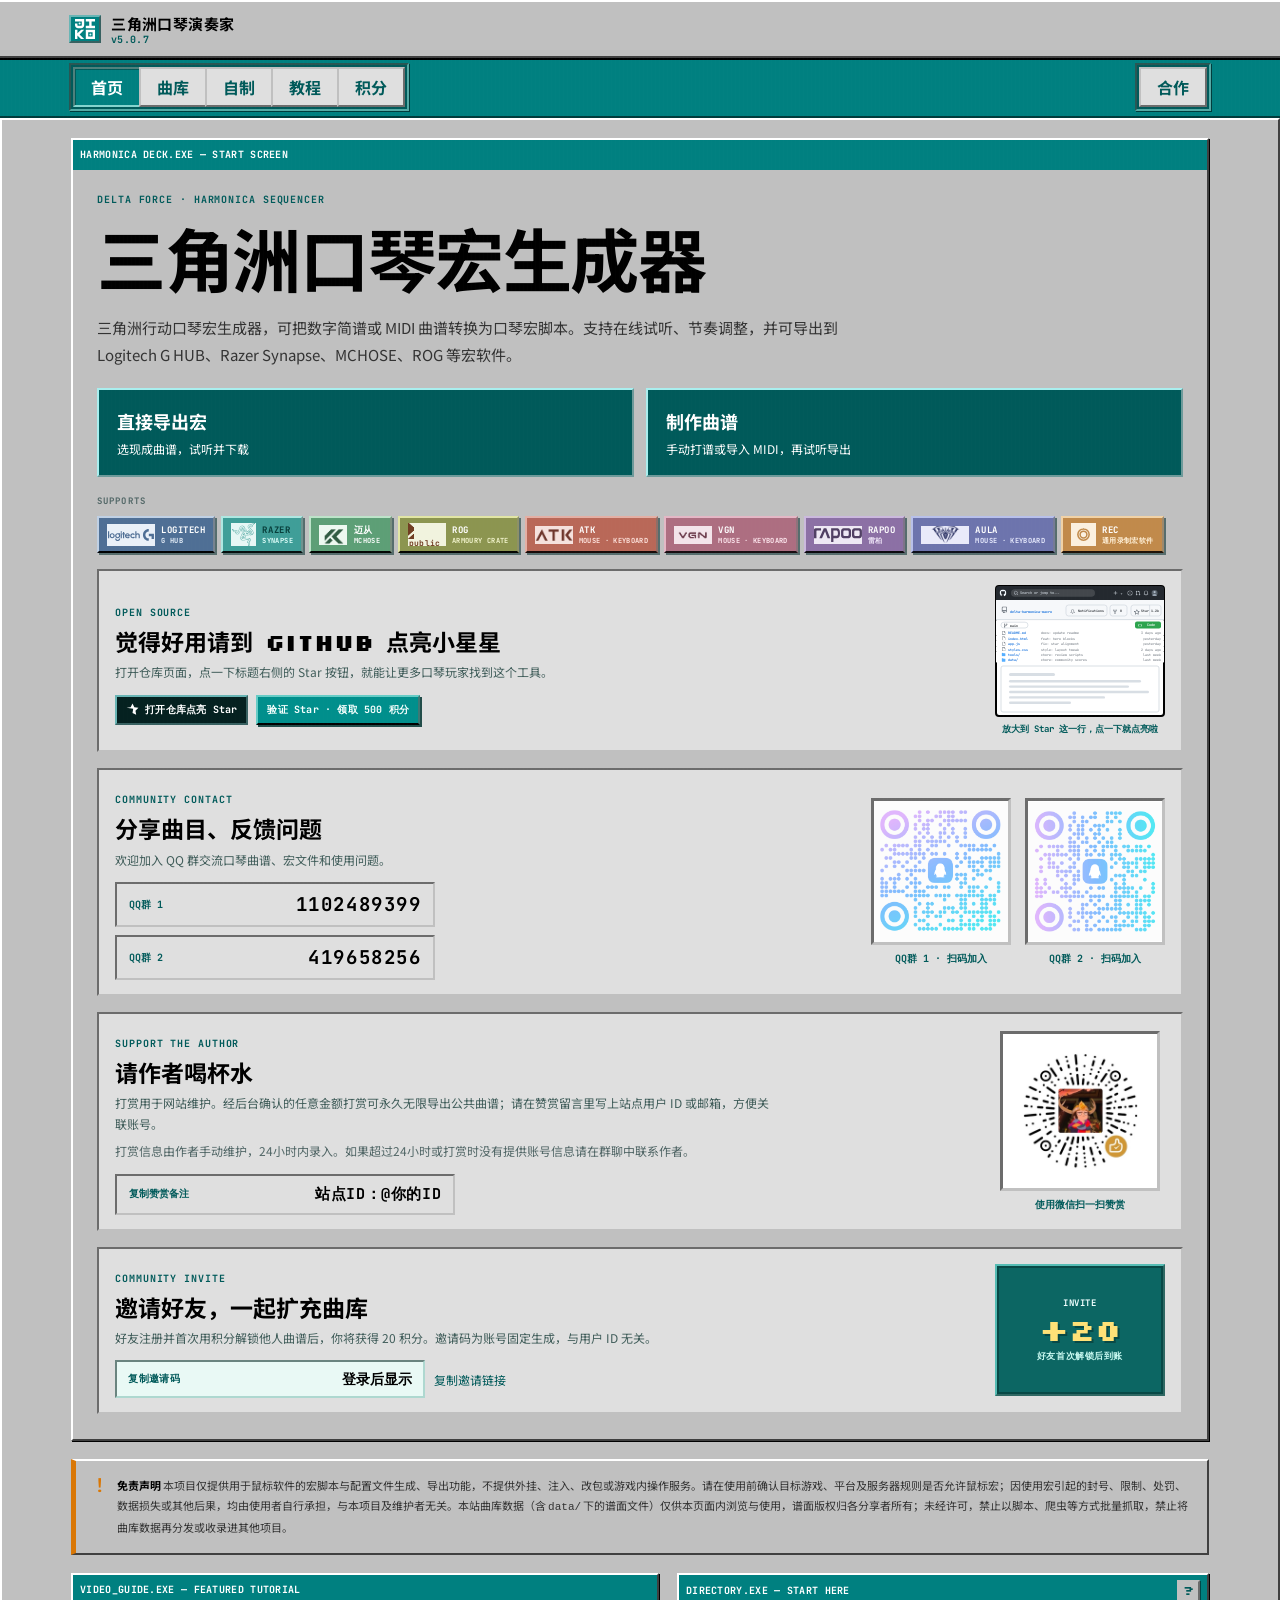
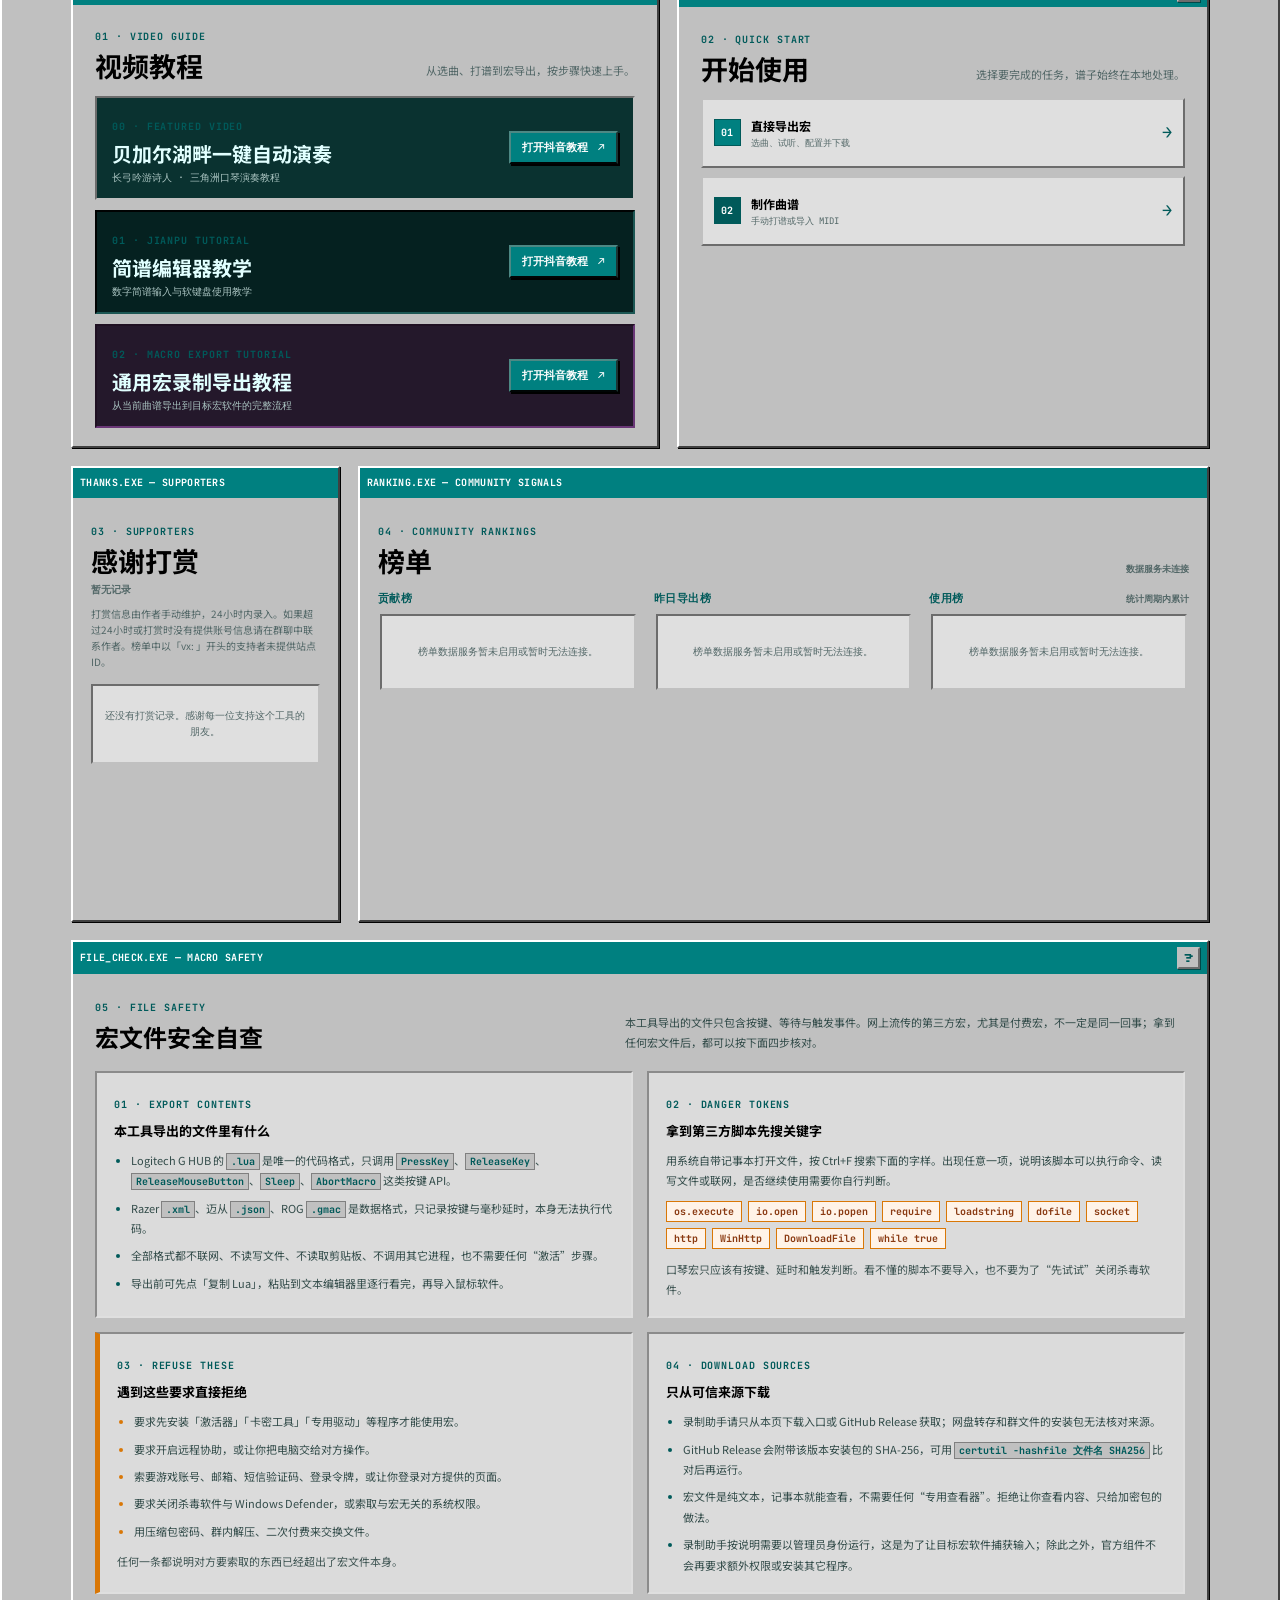
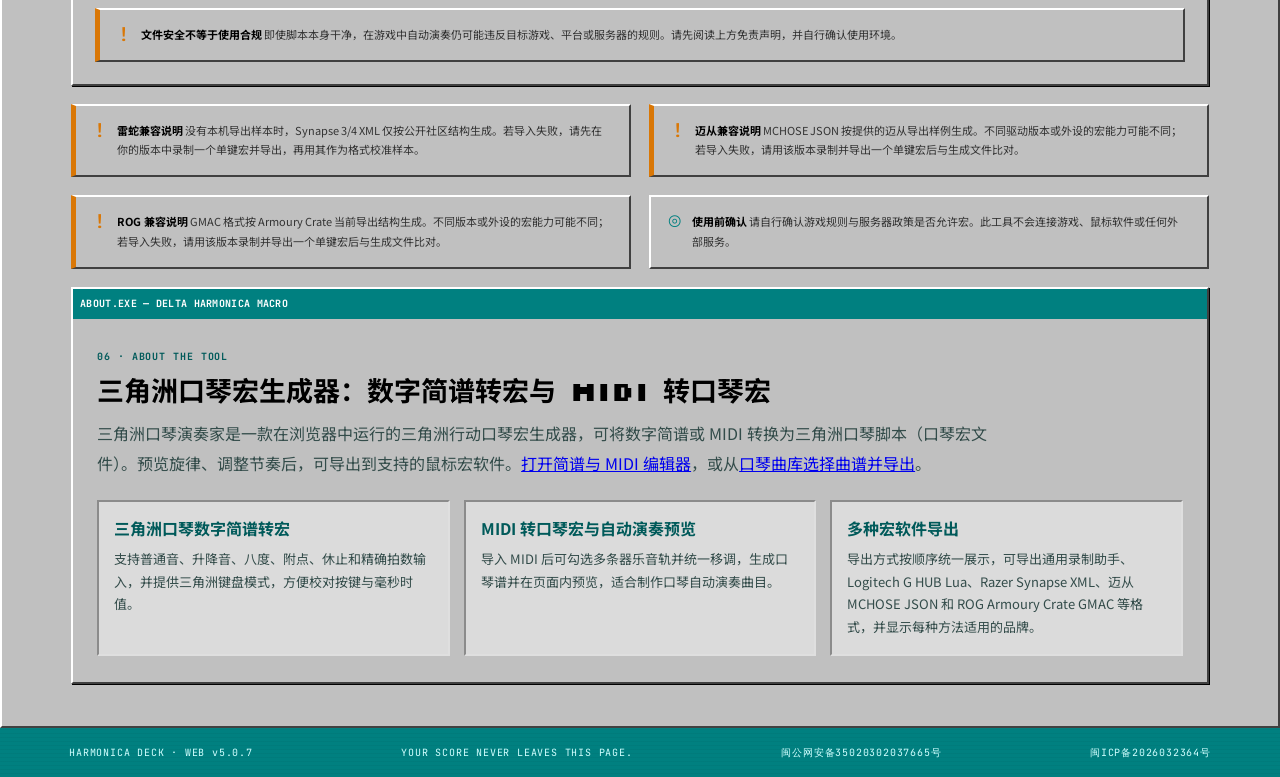
==== commit 7c7c3981: "feat(站点): 更新 5.0.7 曲谱与运营功能 调整三种曲谱输入与 MIDI 音轨选择，增加简谱预览和旧草稿迁移；完善合作内容积分奖励、打赏管理及北京时间统计。同步更新页面说明与版本记录。" ====
--- a/index.html
+++ b/index.html
@@ -6,10 +6,10 @@
     <meta name="viewport" content="width=device-width, initial-scale=1.0" />
     <meta name="theme-color" content="#008080" />
     <title>三角洲行动口琴宏生成器｜简谱、MIDI 转宏</title>
-    <link rel="icon" href="./favicon.ico?v=5.0.0" sizes="any" />
-    <link rel="icon" type="image/svg+xml" href="./assets/favicon.svg?v=5.0.0" />
-    <link rel="icon" type="image/png" href="./favicon-32x32.png?v=5.0.0" sizes="32x32" />
-    <link rel="apple-touch-icon" href="./apple-touch-icon.png?v=5.0.0" />
+    <link rel="icon" href="./favicon.ico?v=5.0.7" sizes="any" />
+    <link rel="icon" type="image/svg+xml" href="./assets/favicon.svg?v=5.0.7" />
+    <link rel="icon" type="image/png" href="./favicon-32x32.png?v=5.0.7" sizes="32x32" />
+    <link rel="apple-touch-icon" href="./apple-touch-icon.png?v=5.0.7" />
     <meta name="description" content="在线制作三角洲行动口琴宏：支持数字简谱转宏、MIDI 转口琴宏、试听与多种鼠标宏格式导出。" />
     <meta name="robots" content="index,follow,max-image-preview:large" />
     <link rel="canonical" href="https://jiko-official.top/delta/" />
@@ -2740,7 +2740,7 @@
     <link rel="preconnect" href="https://fonts.gstatic.com" crossorigin />
     <link href="https://fonts.googleapis.com/css2?family=JetBrains+Mono:wght@400;700&family=Silkscreen:wght@400;700&family=Noto+Sans+SC:wght@400;500;700&display=swap" rel="stylesheet" />
     <!-- 修改前端文件后递增这个版本号，兼容 GitHub Pages 等无法配置响应头的静态托管。 -->
-    <link rel="stylesheet" href="./styles.css?v=5.0.0" />
+    <link rel="stylesheet" href="./styles.css?v=5.0.7" />
   </head>
   <body>
     <div class="noise" aria-hidden="true"></div>
@@ -2751,7 +2751,7 @@
         </a>
         <div class="brand-copy">
           <a class="brand-link" href="#top">三角洲口琴演奏家</a>
-          <button class="version-button" id="versionButton" type="button" aria-haspopup="dialog" aria-controls="changelogDialog" aria-label="查看网页版本与最近修改">v5.0.0</button>
+          <button class="version-button" id="versionButton" type="button" aria-haspopup="dialog" aria-controls="changelogDialog" aria-label="查看网页版本与最近修改">v5.0.7</button>
         </div>
       </div>
       <nav class="topbar-actions" aria-label="项目链接">
@@ -3419,7 +3419,8 @@
               <div><span class="index">MIDI ARRANGEMENT</span><h3 id="midiTrackPickerTitle">选择音轨与演奏片段</h3></div>
               <span class="midi-picker-status" id="midiPickerStatus">等待 MIDI 文件</span>
             </div>
-            <p class="midi-picker-copy">每条横条表示一条 MIDI 音轨的音符分布。点击音轨可勾选或取消导入，多选即可把不同乐器放进同一时间线；右侧「精确选中」可逐个保留音符。所有勾选音轨共用一个统一移调值，音轨之间的相对音高不变。当前项目输出单声部口琴宏，多轨同时发声时会取最高音。</p>
+            <div class="midi-selection-mode"><span>选择方式</span><button id="midiMultiSelectToggle" type="button" aria-pressed="false">多选音轨：关闭</button><small>默认只导入一条；开启后可勾选多条。</small></div>
+            <p class="midi-picker-copy">每条横条表示一条 MIDI 音轨的音符分布。点击音轨选择导入；右侧「精确选中」可逐个保留音符。多轨共用一个统一移调值，当前项目输出单声部口琴宏，同时发声时会取最高音。</p>
             <div class="midi-track-list" id="midiTrackList" role="radiogroup" aria-label="MIDI 音轨列表"></div>
             <div class="midi-range-editor">
               <div class="midi-range-labels"><span id="midiRangeStart">开始 00:00.000</span><strong id="midiRangeSummary">选中整段</strong><span id="midiRangeEnd">结束 00:00.000</span></div>
@@ -3434,10 +3435,9 @@
           <div class="input-mode-switch" role="tablist" aria-label="谱子输入方式">
             <button class="input-mode active" data-input-mode="jianpu" type="button" role="tab" aria-selected="true"><b>1</b><span>简谱模式<small>常用符号</small></span></button>
             <button class="input-mode" data-input-mode="record" type="button" role="tab" aria-selected="false"><b>2</b><span>录制模式<small>实时弹奏</small></span></button>
-            <button class="input-mode" data-input-mode="precise" type="button" role="tab" aria-selected="false"><b>3</b><span>精确模式<small>音符/拍数</small></span></button>
-            <button class="input-mode" data-input-mode="keyboard" type="button" role="tab" aria-selected="false"><b>4</b><span>三角洲键盘<small>按键/毫秒</small></span></button>
+            <button class="input-mode" data-input-mode="keyboard" type="button" role="tab" aria-selected="false"><b>3</b><span>三角洲键盘<small>按键/毫秒</small></span></button>
           </div>
-          <p class="mode-sync-note"><b>↻</b> 四种模式共享当前曲谱；切换时自动转换为对应写法，旋律与时值保持不变。</p>
+          <p class="mode-sync-note"><b>↻</b> 三种模式共享当前曲谱；切换时自动转换为对应写法，旋律与时值保持不变。</p>
           <a class="editor-tutorial-link" href="https://v.douyin.com/CxDLAfpTU3c/" target="_blank" rel="noopener noreferrer" aria-label="打开简谱编辑器教学抖音教程">
             <b aria-hidden="true">▶</b>
             <span><strong>简谱编辑器教学</strong><small>数字简谱输入与软键盘使用教学</small></span>
@@ -3538,7 +3538,7 @@
               <div class="record-keyboard" id="recordKeyboard" aria-label="录制键盘">
                 <button data-record-note="1" type="button"><kbd>Z</kbd><span>1</span></button><button data-record-note="2" type="button"><kbd>X</kbd><span>2</span></button><button data-record-note="3" type="button"><kbd>C</kbd><span>3</span></button><button data-record-note="4" type="button"><kbd>V</kbd><span>4</span></button><button data-record-note="5" type="button"><kbd>B</kbd><span>5</span></button><button data-record-note="6" type="button"><kbd>N</kbd><span>6</span></button><button data-record-note="7" type="button"><kbd>M</kbd><span>7</span></button><button class="high-note" data-record-note="1'" type="button"><kbd>,</kbd><span>1′</span></button>
               </div>
-              <p>开始后可按住实体键盘 <code>Z–M</code>、<code>,</code>，或页面琴键；松开即结束，直接按下一个音会自动切换。完成后会按当前 BPM 量化，并同步覆盖三种模式的当前曲谱。</p>
+              <p>开始后可按住实体键盘 <code>Z–M</code>、<code>,</code>，或页面琴键；松开即结束，直接按下一个音会自动切换。完成后会按当前 BPM 量化，并同步到其他模式。</p>
             </section>
             <div class="record-result">
               <label for="recordedScore">当前曲谱 · 录制写法 <span>可直接微调精确拍数</span></label>
@@ -3546,18 +3546,6 @@
             </div>
           </section>
 
-          <section class="input-pane" data-input-pane="precise" role="tabpanel" aria-label="精确模式" hidden>
-            <div class="mode-intro"><div><span class="index">EVENT SCORE</span><h3>逐音指定精确拍数</h3></div><p>适合图片校谱与细调宏时值。</p></div>
-            <div class="score-wrap">
-              <div class="line-numbers" id="lineNumbers" aria-hidden="true">1</div>
-              <textarea id="score" spellcheck="false" wrap="off" aria-label="数字简谱输入" placeholder="例如：1/1 M2/0.5 R3/0.5 L4/2 | 5/1 6/1 7/1 1'/2"></textarea>
-            </div>
-            <div class="syntax-note" id="syntax">
-              <span class="bracket">[</span>
-              <p><strong>格式</strong> <code>音符/拍数</code>　·　<code>0/拍数</code> 休止　·　变调前缀 <code>L</code> 左键降调 / <code>M</code> 中键半音 / <code>R</code> 右键升调；可组合为 <code>LM</code> / <code>RM</code>　·　<code>|</code> 小节线</p>
-              <span class="bracket">]</span>
-            </div>
-          </section>
           <section class="input-pane" data-input-pane="keyboard" role="tabpanel" aria-label="三角洲键盘模式" hidden>
             <div class="mode-intro"><div><span class="index">DELTA KEYBOARD</span><h3>按键与时值逐行打谱</h3></div><p>可直接对照录入第三方宏工具；时值按当前 BPM 换算。</p></div>
             <div class="score-wrap">
@@ -3575,7 +3563,8 @@
               <button class="primary-button" id="macroExportButton" type="button" aria-controls="macro-export">导出为宏</button>
               <button class="primary-button" id="communityUploadButton" type="button" hidden><span>上传到曲库</span><b>↑</b></button>
               <button class="primary-button" id="exportScoreButton" type="button">分享 .deltamusic</button>
-              <button class="primary-button repair-button" id="repairCurrentModeButton" type="button" title="试验性：按当前编辑模式修复并同步四种谱子">修复(试验性)</button>
+              <button class="primary-button repair-button" id="repairCurrentModeButton" type="button" title="试验性：按当前编辑模式修复并同步三种谱子">修复(试验性)</button>
+              <button class="primary-button jianpu-preview-button" id="jianpuPreviewButton" type="button" aria-haspopup="dialog" aria-controls="jianpuPreviewDialog">简谱预览(试验性)</button>
             </div>
             <div class="validation" id="validation" role="status" aria-live="polite"></div>
         </div>
@@ -4103,8 +4092,9 @@
           <div class="points-media-heading"><div><span class="index">01 · FEATURED</span><h1 id="pointsPageTitle">积分</h1><p id="pointsMediaTitle">测试中，合作请在q群联系作者</p></div><span class="points-media-signal">ON AIR</span></div>
           <div class="points-media-empty" id="pointsMediaEmpty">暂无合作产品，管理员添加内容后将在这里展示。</div>
           <div class="points-media-stage" id="pointsMediaStage" hidden>
-            <a class="points-media-featured" id="pointsMediaFeatured" href="#" target="_blank" rel="noopener noreferrer" aria-label="打开视频或直播">
+            <a class="points-media-featured" id="pointsMediaFeatured" aria-label="打开合作网站">
               <img id="pointsMediaImage" alt="" loading="lazy" />
+              <span class="points-media-reward" id="pointsMediaReward" hidden></span>
               <span class="points-media-fallback" id="pointsMediaFallback" hidden>LIVE / PRODUCT</span>
               <span class="points-media-overlay"><b id="pointsMediaKind"></b><strong id="pointsMediaName"></strong><small id="pointsMediaDescription"></small><span id="pointsMediaCta">了解详情 ↗</span></span>
             </a>
@@ -4181,7 +4171,7 @@
                   <button class="text-button cooperate-wide" type="submit">保存主播资料</button>
                 </form>
                 <div class="cooperate-code-box"><div><span class="index">DAILY CODE · 05:00 RESET</span><strong id="cooperateDailyCode">尚未领取</strong><small id="cooperateResetTime"></small></div><button id="cooperateClaimCode" class="text-button" type="button">领取今日兑换码</button></div>
-                <div class="cooperate-obs-box"><div><span class="index">OBS WEBSOCKET MONITOR</span><strong>开播自动同步兑换码</strong><small>下载监听软件并填写设备令牌和 OBS 密码；开播后自动领取当前兑换码并显示在 OBS 当前场景，停播时隐藏。</small></div><button id="cooperateCreateDevice" class="text-button" type="button">生成设备令牌</button><a class="text-button" href="./recording-helper/ObsStreamMonitor/ObsStreamMonitor-win-x64.zip?v=5.0.0" download>下载 Windows 软件</a><div class="cooperate-device-list" id="cooperateDevices"></div><code id="cooperateNewDeviceToken" hidden></code></div>
+                <div class="cooperate-obs-box"><div><span class="index">OBS WEBSOCKET MONITOR</span><strong>开播自动同步兑换码</strong><small>下载监听软件并填写设备令牌和 OBS 密码；开播后自动领取当前兑换码并显示在 OBS 当前场景，停播时隐藏。</small></div><button id="cooperateCreateDevice" class="text-button" type="button">生成设备令牌</button><a class="text-button" href="./recording-helper/ObsStreamMonitor/ObsStreamMonitor-win-x64.zip?v=5.0.7" download>下载 Windows 软件</a><div class="cooperate-device-list" id="cooperateDevices"></div><code id="cooperateNewDeviceToken" hidden></code></div>
               </div>
             </section>
           </div>
@@ -4199,7 +4189,7 @@
       </section>
     </main>
     </div>
-    <footer><span>HARMONICA DECK · WEB v5.0.0</span><span>YOUR SCORE NEVER LEAVES THIS PAGE.</span><span>闽公网安备35020302037665号</span><span>闽ICP备2026032364号</span></footer>
+    <footer><span>HARMONICA DECK · WEB v5.0.7</span><span>YOUR SCORE NEVER LEAVES THIS PAGE.</span><span>闽公网安备35020302037665号</span><span>闽ICP备2026032364号</span></footer>
     <dialog class="usage-notice-dialog" id="usageNoticeDialog" aria-labelledby="usageNoticeTitle" aria-describedby="usageNoticeIntro">
       <form class="usage-notice-form" method="dialog">
         <div class="window-titlebar"><span>USAGE_NOTICE.EXE — READ BEFORE USE</span></div>
@@ -4219,7 +4209,7 @@
     </dialog>
     <dialog class="effect-unlock-dialog" id="effectUnlockDialog" aria-labelledby="effectUnlockTitle">
       <form method="dialog" class="effect-unlock-form">
-        <div class="window-titlebar"><span>EFFECT_UNLOCKED.EXE — NEW</span><button class="dialog-close" value="cancel" type="submit" aria-label="关闭解锁提示">×</button></div>
+        <div class="window-titlebar"><span>EFFECT_UNLOCKED.EXE — NEW</span><button class="dialog-close" value="cancel" type="button" aria-label="关闭解锁提示">×</button></div>
         <div class="effect-unlock-body">
           <span class="index">USER ID EFFECT · UNLOCKED</span>
           <h2 id="effectUnlockTitle">解锁了新的 ID 特效</h2>
@@ -4231,10 +4221,10 @@
     </dialog>
     <dialog class="changelog-dialog" id="changelogDialog" aria-labelledby="changelogTitle" aria-describedby="changelogDescription">
       <form method="dialog" class="changelog-form">
-        <div class="window-titlebar"><span>VERSION_CONTROL.EXE — CHANGELOG</span><button class="dialog-close" value="cancel" type="submit" aria-label="关闭版本更新窗口">×</button></div>
+        <div class="window-titlebar"><span>VERSION_CONTROL.EXE — CHANGELOG</span><button class="dialog-close" id="changelogClose" type="button" aria-label="关闭最近修改窗口">×</button></div>
         <div class="changelog-body">
           <div class="changelog-heading">
-            <div><span class="index">WEB RELEASE · v5.0.0</span><h2 id="changelogTitle">最近修改</h2></div>
+            <div><span class="index">WEB RELEASE · v5.0.7</span><h2 id="changelogTitle">最近修改</h2></div>
             <span class="changelog-live-status" id="changelogStatus" role="status" aria-live="polite">等待版本信息</span>
           </div>
           <p class="changelog-description" id="changelogDescription">以下内容来自当前版本 version.json 的发布说明。</p>
@@ -4248,12 +4238,12 @@
     </dialog>
     <dialog class="update-dialog" id="updateDialog" aria-labelledby="updateDialogTitle" aria-describedby="updateDialogDescription">
       <form method="dialog" class="update-form">
-        <div class="window-titlebar"><span>UPDATE_MANAGER.EXE — NEW VERSION</span><button class="dialog-close" value="cancel" type="submit" aria-label="关闭更新提示">×</button></div>
+        <div class="window-titlebar"><span>UPDATE_MANAGER.EXE — NEW VERSION</span><button class="dialog-close" value="cancel" type="button" aria-label="关闭更新提示">×</button></div>
         <div class="update-dialog-body">
           <span class="index">UPDATE AVAILABLE</span>
           <div class="update-dialog-heading"><div><h2 id="updateDialogTitle">发现新版本</h2><p id="updateDialogVersion">WEB v—</p></div><span class="update-dialog-badge">READY</span></div>
           <p class="update-dialog-description" id="updateDialogDescription">网页有新的功能和修复，建议刷新后继续使用。</p>
-          <div class="update-version-compare"><span>当前版本 <b>v5.0.0</b></span><i aria-hidden="true">→</i><span>最新版本 <b id="updateDialogLatestVersion">v—</b></span></div>
+          <div class="update-version-compare"><span>当前版本 <b>v5.0.7</b></span><i aria-hidden="true">→</i><span>最新版本 <b id="updateDialogLatestVersion">v—</b></span></div>
           <div class="update-changes-panel"><span class="update-changes-label">更新内容</span><ul id="updateDialogChanges"></ul></div>
           <p class="update-dialog-note">选择「稍后手动刷新」可继续编辑；之后可通过浏览器刷新页面获取新版本。</p>
           <div class="dialog-actions update-dialog-actions"><button class="text-button" id="updateLaterButton" value="cancel" type="submit">稍后手动刷新</button><button class="primary-button" id="updateRefreshButton" type="button"><span>立即刷新</span><b>↻</b></button></div>
@@ -4262,18 +4252,18 @@
     </dialog>
     <dialog class="clear-score-dialog" id="clearScoreDialog" aria-labelledby="clearScoreTitle" aria-describedby="clearScoreDescription">
       <form method="dialog" class="clear-score-form">
-        <div class="window-titlebar"><span>SCORE_EDITOR.EXE — CLEAR CONTENT</span><button class="dialog-close" value="cancel" type="submit" aria-label="关闭清空确认窗口">×</button></div>
+        <div class="window-titlebar"><span>SCORE_EDITOR.EXE — CLEAR CONTENT</span><button class="dialog-close" value="cancel" type="button" aria-label="关闭清空确认窗口">×</button></div>
         <div class="clear-score-body">
           <span class="index">EDITOR ACTION · CONFIRMATION</span>
           <h2 id="clearScoreTitle">确认清空曲谱？</h2>
-          <p id="clearScoreDescription">这会清空四种输入模式中的当前曲谱内容。清空后仍可使用撤销按钮恢复。</p>
+          <p id="clearScoreDescription">这会清空三种输入模式中的当前曲谱内容。清空后仍可使用撤销按钮恢复。</p>
           <div class="dialog-actions"><button class="text-button" value="cancel" type="submit">取消</button><button class="danger-button" id="confirmClearScore" type="button">确认清空</button></div>
         </div>
       </form>
     </dialog>
     <dialog class="macro-download-dialog" id="macroDownloadDialog" aria-labelledby="macroDownloadTitle">
       <form method="dialog" class="macro-download-form">
-        <div class="window-titlebar"><span>MACRO_DOWNLOAD.EXE — DISCLAIMER</span><button class="dialog-close" value="cancel" type="submit" aria-label="关闭宏下载窗口">×</button></div>
+        <div class="window-titlebar"><span>MACRO_DOWNLOAD.EXE — DISCLAIMER</span><button class="dialog-close" value="cancel" type="button" aria-label="关闭宏下载窗口">×</button></div>
         <div class="macro-download-body">
           <span class="index">DRIVER EXPORT · CONFIRMATION</span>
           <h2 id="macroDownloadTitle">下载前请确认</h2>
@@ -4289,7 +4279,7 @@
     </dialog>
     <dialog class="recording-helper-dialog" id="recordingHelperDialog" aria-labelledby="recordingHelperTitle">
       <form method="dialog" class="recording-helper-form">
-        <div class="window-titlebar"><span>REC_HELP.EXE — HOW TO USE</span><button class="dialog-close" value="cancel" type="submit" aria-label="关闭录制助手使用说明">×</button></div>
+        <div class="window-titlebar"><span>REC_HELP.EXE — HOW TO USE</span><button class="dialog-close" value="cancel" type="button" aria-label="关闭录制助手使用说明">×</button></div>
         <div class="recording-helper-body">
           <span class="index">WINDOWS · QUICK START</span>
           <h2 id="recordingHelperTitle">录制助手使用方法</h2>
@@ -4308,17 +4298,19 @@
           <a class="recording-helper-tutorial-link" href="https://v.douyin.com/eptTXTGf5fs/" target="_blank" rel="noopener noreferrer" aria-label="打开通用宏录制导出教程抖音视频"><b aria-hidden="true">▶</b><span><strong>通用宏录制导出教程</strong><small>从曲谱导出到目标宏软件的完整流程</small></span><i aria-hidden="true">↗</i></a>
           <section class="recording-helper-downloads recording-helper-independent" aria-label="独立录制助手下载">
             <p>宏录制助手（Windows 64 位）· <span id="recordingHelperDownloadVersion">HELPER v—</span></p>
+            <a class="helper-download-link" id="recorderProtocolTestLink" hidden><span>测试唤起助手</span><b>↗</b></a>
+            <a class="helper-download-link" href="./recording-helper/package/Install.cmd?v=5.0.7" download="Install.cmd"><span>下载协议修复脚本</span><b>↓</b></a>
             <a class="helper-download-link" data-recording-helper-download="github" target="_blank" rel="noopener noreferrer"><span>GitHub 下载（推荐）</span><b>↗</b></a>
             <a class="helper-download-link" data-recording-helper-download="server" download><span>服务器下载（备用）</span><b>↓</b></a>
             <button class="helper-download-link" id="recordingHelperQqButton" type="button" aria-controls="communityContact"><span>进 QQ 群下载</span><b>↗</b></button>
-            <small>GitHub 下载速度更快；如无法下载，可使用服务器下载或进 QQ 群获取助手。解压后运行一次 <code>Install.cmd</code>，并将 EXE 设置为始终以管理员身份运行，随后即可从网页直接导入当前曲谱。</small>
+            <small>“测试唤起助手”只发送一条短的连接测试曲谱。若 Windows 提示“需要使用新应用打开 harmonica-recorder 链接”，请下载上方修复脚本，放到当前 <code>HarmonicaRecorder.exe</code> 所在文件夹，替换旧 <code>Install.cmd</code> 后以使用浏览器的同一 Windows 用户运行；脚本会核对注册结果。移动文件夹后也要重跑。GitHub 下载速度更快；如无法下载，可使用服务器下载或进 QQ 群获取助手。</small>
           </section>
         </div>
       </form>
     </dialog>
     <dialog class="score-export-dialog" id="scoreExportDialog" aria-labelledby="scoreExportTitle">
       <form method="dialog" class="score-export-form">
-        <div class="window-titlebar"><span id="scoreExportTitle">DELTA_MUSIC.EXE — SHARE YOUR SCORE</span><button class="dialog-close" value="cancel" type="submit" formnovalidate aria-label="关闭导出窗口">×</button></div>
+        <div class="window-titlebar"><span id="scoreExportTitle">DELTA_MUSIC.EXE — SHARE YOUR SCORE</span><button class="dialog-close" value="cancel" type="button" formnovalidate aria-label="关闭导出窗口">×</button></div>
         <div class="score-export-body">
           <span class="index">COMMUNITY SCORE · JSON EXPORT</span>
           <h2 id="scoreExportHeading">填写共享信息</h2>
@@ -4349,7 +4341,7 @@
     </dialog>
     <dialog class="song-edit-dialog" id="songEditDialog" aria-labelledby="songEditTitle" aria-describedby="songEditDescription">
       <form method="dialog" class="song-edit-form">
-        <div class="window-titlebar"><span>MY_SCORE.EXE — QUICK EDITOR</span><button class="dialog-close" value="cancel" type="submit" aria-label="关闭曲目编辑窗口">×</button></div>
+        <div class="window-titlebar"><span>MY_SCORE.EXE — QUICK EDITOR</span><button class="dialog-close" value="cancel" type="button" aria-label="关闭曲目编辑窗口">×</button></div>
         <div class="song-edit-body">
           <div class="song-edit-heading"><div><span class="index">MY LIBRARY · QUICK EDIT</span><h2 id="songEditTitle">编辑曲目</h2></div><span class="song-edit-status" id="songEditStatus" role="status" aria-live="polite">编辑自己的曲目</span></div>
           <p id="songEditDescription" class="song-edit-description">这里只保留常用曲目信息、声明和简谱编辑。修改完成后点击右下角“保存”，谱子会同步更新到我的曲库。</p>
@@ -4442,7 +4434,7 @@
     </dialog>
     <dialog class="auth-dialog" id="accountDialog" aria-labelledby="accountTitle">
       <form method="dialog" class="auth-form">
-        <div class="window-titlebar"><span>ACCOUNT.EXE — PROFILE</span><button class="dialog-close" value="cancel" type="submit" aria-label="关闭账户窗口">×</button></div>
+        <div class="window-titlebar"><span>ACCOUNT.EXE — PROFILE</span><button class="dialog-close" value="cancel" type="button" aria-label="关闭账户窗口">×</button></div>
         <div class="auth-dialog-body">
           <span class="index">COMMUNITY IDENTITY</span>
           <h2 id="accountTitle">账户资料</h2>
@@ -4495,7 +4487,7 @@
     </dialog>
     <dialog class="keyboard-macro-dialog" id="keyboardMacroDialog" aria-labelledby="keyboardMacroTitle">
       <form method="dialog" class="keyboard-macro-form">
-        <div class="window-titlebar"><span>DELTA_KEYBOARD.EXE — MANUAL MACRO</span><button class="dialog-close" value="cancel" type="submit" aria-label="关闭键盘谱">×</button></div>
+        <div class="window-titlebar"><span>DELTA_KEYBOARD.EXE — MANUAL MACRO</span><button class="dialog-close" value="cancel" type="button" aria-label="关闭键盘谱">×</button></div>
         <div class="keyboard-macro-body">
           <span class="index">MANUAL INPUT · KEYBOARD TIMELINE</span>
           <h2 id="keyboardMacroTitle">手动输入宏</h2>
@@ -4507,9 +4499,24 @@
         </div>
       </form>
     </dialog>
+    <dialog class="jianpu-preview-dialog" id="jianpuPreviewDialog" aria-labelledby="jianpuPreviewTitle" aria-describedby="jianpuPreviewMeta">
+      <form method="dialog" class="jianpu-preview-form">
+        <div class="window-titlebar"><span>JIANPU.EXE — EXPERIMENTAL PREVIEW</span><button class="dialog-close" value="cancel" type="submit" aria-label="关闭简谱预览">×</button></div>
+        <div class="jianpu-preview-body">
+          <span class="index">NUMBERED NOTATION · EXPERIMENTAL</span>
+          <h2 id="jianpuPreviewTitle">简谱预览</h2>
+          <p id="jianpuPreviewMeta" class="jianpu-preview-meta"></p>
+          <div class="jianpu-preview-scroll" aria-label="当前曲谱的简谱排版预览">
+            <div id="jianpuPreviewMeasures" class="jianpu-preview-measures"></div>
+          </div>
+          <p id="jianpuPreviewHint" class="jianpu-preview-hint" hidden></p>
+          <div class="dialog-actions"><button class="text-button" value="cancel" type="submit">关闭</button></div>
+        </div>
+      </form>
+    </dialog>
     <dialog class="midi-note-picker-dialog" id="midiNotePickerDialog" aria-labelledby="midiNotePickerTitle" aria-describedby="midiNotePickerCopy">
       <form method="dialog" class="midi-note-picker-form">
-        <div class="window-titlebar"><span>MIDI_NOTE_PICKER.EXE — PRECISE SELECTION</span><button class="dialog-close" value="cancel" type="submit" aria-label="关闭精确选音窗口">×</button></div>
+        <div class="window-titlebar"><span>MIDI_NOTE_PICKER.EXE — PRECISE SELECTION</span><button class="dialog-close" value="cancel" type="button" aria-label="关闭精确选音窗口">×</button></div>
         <div class="midi-note-picker-body">
           <div class="midi-note-picker-heading">
             <div><span class="index">MIDI TRACK · NOTE BY NOTE</span><h2 id="midiNotePickerTitle">精确选择音符</h2></div>
@@ -4536,7 +4543,7 @@
     </dialog>
     <dialog class="section-guide-dialog" id="sectionGuideDialog" aria-labelledby="sectionGuideHeading">
       <form method="dialog" class="section-guide-form">
-        <div class="window-titlebar"><span id="sectionGuideWindowTitle">HELP.EXE — SECTION GUIDE</span><button class="dialog-close" value="cancel" type="submit" aria-label="关闭帮助">×</button></div>
+        <div class="window-titlebar"><span id="sectionGuideWindowTitle">HELP.EXE — SECTION GUIDE</span><button class="dialog-close" value="cancel" type="button" aria-label="关闭帮助">×</button></div>
         <div class="section-guide-body">
           <span class="index" id="sectionGuideIndex">SECTION GUIDE</span>
           <h2 id="sectionGuideHeading">板块帮助</h2>
@@ -4548,7 +4555,7 @@
     </dialog>
     <dialog class="ai-score-dialog" id="aiScoreDialog" aria-labelledby="aiScoreTitle" aria-describedby="aiScoreDescription aiScoreWorkflow">
       <form method="dialog" class="ai-score-form">
-        <div class="window-titlebar"><span>AI_NOTATION.EXE — PROMPT KIT</span><button class="dialog-close" value="cancel" type="submit" aria-label="关闭 AI 打谱提示词">×</button></div>
+        <div class="window-titlebar"><span>AI_NOTATION.EXE — PROMPT KIT</span><button class="dialog-close" value="cancel" type="button" aria-label="关闭 AI 打谱提示词">×</button></div>
         <div class="ai-score-body">
           <span class="index">EXTERNAL AI · SCORE CONVERSION</span>
           <div class="ai-score-heading"><div><h2 id="aiScoreTitle">AI 打谱提示词</h2><p id="aiScoreDescription">复制这段提示词到 ChatGPT 或其他 AI，再附上你的曲谱材料。本站不会上传内容或调用 AI。</p></div><span>目标：简谱模式</span></div>
@@ -4572,7 +4579,7 @@
     </dialog>
     <dialog class="upload-help-dialog" id="uploadHelpDialog" aria-labelledby="uploadHelpTitle">
       <form method="dialog" class="upload-help-form">
-        <div class="window-titlebar"><span>UPLOAD_PORTAL.EXE — COMMUNITY</span><button class="dialog-close" value="cancel" type="submit" aria-label="关闭上传提示">×</button></div>
+        <div class="window-titlebar"><span>UPLOAD_PORTAL.EXE — COMMUNITY</span><button class="dialog-close" value="cancel" type="button" aria-label="关闭上传提示">×</button></div>
         <div class="upload-help-body">
           <span class="index">COMMUNITY UPLOAD</span>
           <h2 id="uploadHelpTitle">上传曲谱</h2>
@@ -4627,7 +4634,7 @@
       </section>
     </div>
     <dialog class="toast" id="toast" role="status" aria-live="polite"></dialog>
-    <script src="./data/community-songs.js?v=5.0.0"></script>
-    <script src="./app.js?v=5.0.0"></script>
+    <script src="./data/community-songs.js?v=5.0.7"></script>
+    <script src="./app.js?v=5.0.8"></script>
   </body>
 </html>
--- a/styles.css
+++ b/styles.css
@@ -18,7 +18,6 @@
   --body: "Noto Sans SC", "Microsoft YaHei", sans-serif;
   --pixel: "Silkscreen", "MS Gothic", "Noto Sans SC", sans-serif;
   --max-width: 1440px;
-  --ui-scale: 1.25;
   --section-gap: 18px;
 }
 
@@ -31,7 +30,6 @@
   background-color: var(--teal);
   background-image: repeating-linear-gradient(0deg, rgba(0, 0, 0, .035) 0 1px, transparent 1px 4px);
   font-family: var(--body);
-  zoom: 1;
 }
 button, input, textarea { font: inherit; }
 button { cursor: pointer; }
@@ -356,8 +354,9 @@
 .seo-intro-grid section { padding: 15px; background: rgba(255, 255, 255, .42); border: 2px inset var(--surface-light); }
 .seo-intro-grid h3 { margin: 0 0 8px; color: var(--teal-dark); font-size: 16px; line-height: 1.4; }
 .seo-intro-grid p { margin: 0; color: #334c4a; font-size: 13px; line-height: 1.75; }
-.route-seo-intro { display: grid; grid-template-columns: minmax(0, 1fr); gap: 0; margin-top: 14px; padding: 0 22px 22px; background: var(--surface); }
+.route-seo-intro { display: grid; grid-template-columns: minmax(0, 1fr); gap: 0; margin-top: 14px; padding: 0 22px 22px; background: var(--surface); animation: rise .45s ease both; }
 .route-seo-intro[hidden] { display: none !important; }
+@media (prefers-reduced-motion: reduce) { .route-seo-intro { animation: none; } }
 .route-seo-intro .window-titlebar { margin: 0 -22px 16px; }
 .route-seo-intro h1 { margin: 8px 0; color: var(--black); font: 700 27px/1.2 var(--pixel); }
 .route-seo-intro p { max-width: 900px; margin: 0 0 12px; color: #334c4a; line-height: 1.8; }
@@ -952,7 +951,7 @@
 .source-import-actions .midi-smoothing-control b { color: #d0ffff; }
 .source-import-actions .midi-smoothing-control small { color: #abc5c2; }
 
-.input-mode-switch { display: grid; grid-template-columns: repeat(4, minmax(0, 1fr)); min-width: 0; max-width: 100%; gap: 5px; margin-top: 18px; padding: 5px; background: var(--surface-light); border: 2px inset var(--surface); }
+.input-mode-switch { display: grid; grid-template-columns: repeat(3, minmax(0, 1fr)); min-width: 0; max-width: 100%; gap: 5px; margin-top: 18px; padding: 5px; background: var(--surface-light); border: 2px inset var(--surface); }
 .input-mode { display: flex; align-items: center; min-width: 0; gap: 8px; min-height: 52px; padding: 8px 10px; color: #333; background: var(--surface-light); border: 2px outset var(--surface); text-align: left; transition: background .16s, color .16s; }
 .input-mode > b { display: grid; width: 25px; height: 25px; place-items: center; color: var(--white); background: var(--teal); border: 1px solid var(--teal-dark); font: 700 11px var(--mono); }
 .input-mode span { display: grid; min-width: 0; overflow: hidden; font-size: 12px; font-weight: 700; line-height: 1.15; }
@@ -1113,6 +1112,8 @@
 .keyboard-syntax-note { align-items: flex-start; }
 .bracket { color: var(--teal); font: 500 30px/1 var(--mono); }
 .editor-actions { display: flex; align-items: center; min-width: 0; max-width: 100%; flex-wrap: wrap; gap: 16px; margin-top: 5px; }
+.jianpu-preview-button { margin-left: auto; color: #fff; background: #65517c; border-top-color: #b7a5ce; border-left-color: #b7a5ce; border-right-color: #40324f; border-bottom-color: #40324f; }
+.jianpu-preview-button:hover { background: #786294; border-bottom-color: #40324f; }
 .primary-button.repair-button { color: #465451; background: #b7bfbd; border-top-color: #e4e8e7; border-left-color: #e4e8e7; border-right-color: #727c79; border-bottom-color: #727c79; }
 .primary-button.repair-button:hover { color: #263331; background: #d2d8d6; border-right-color: #626d6a; border-bottom-color: #626d6a; }
 .primary-button.repair-button:active { border-style: inset; border-right-color: #727c79; border-bottom-color: #727c79; }
@@ -1135,8 +1136,8 @@
 .primary-button b, .preview-button b { font: 700 15px/1 var(--mono); }
 .midi-import-button { background: #38677a; border-top-color: #7cb5c4; border-left-color: #7cb5c4; border-right-color: #1d4658; border-bottom-color: #1d4658; }
 .midi-import-button:hover { background: #2d7a87; border-bottom-color: #1d4658; }
-.midi-smoothing-control { display: inline-flex; align-items: center; min-height: 38px; gap: 8px; padding: 5px 9px; color: #405d5a; background: var(--surface-light); border: 1px solid var(--surface-dark); cursor: pointer; user-select: none; }
-.midi-smoothing-control input { position: absolute; width: 1px; height: 1px; opacity: 0; }
+.midi-smoothing-control { position: relative; display: inline-flex; align-items: center; min-height: 38px; gap: 8px; padding: 5px 9px; color: #405d5a; background: var(--surface-light); border: 1px solid var(--surface-dark); cursor: pointer; user-select: none; }
+.midi-smoothing-control input { position: absolute; z-index: 1; inset: 0; width: 100%; height: 100%; margin: 0; opacity: 0; cursor: pointer; }
 .midi-smoothing-control > span:last-child { display: grid; gap: 2px; }
 .midi-smoothing-control b { color: var(--teal-dark); font-size: 11px; line-height: 1; }
 .midi-smoothing-control small { color: #657777; font: 9px/1.1 var(--mono); }
@@ -1149,6 +1150,11 @@
 .midi-picker-heading { display: flex; align-items: end; justify-content: space-between; gap: 12px; }
 .midi-picker-heading h3 { margin: 5px 0 0; color: var(--white); font: 700 15px/1.1 var(--pixel); }
 .midi-picker-status { color: #b7d9d5; font: 700 9px/1.4 var(--mono); letter-spacing: .06em; text-align: right; }
+.midi-selection-mode { display: flex; align-items: center; flex-wrap: wrap; gap: 7px; margin-top: 10px; color: #abc5c2; font: 10px/1.4 var(--mono); }
+.midi-selection-mode button { padding: 5px 8px; color: #d5ffff; background: #0a3230; border: 1px solid #46706d; font: 700 10px/1.2 var(--mono); }
+.midi-selection-mode button[aria-pressed="true"] { color: #062827; background: #a7e5de; border-color: #d0ffff; }
+.midi-selection-mode button:focus-visible { outline: 2px solid #d0ffff; outline-offset: 2px; }
+.midi-selection-mode small { font: 9px/1.4 var(--mono); }
 .midi-picker-copy { margin: 9px 0 11px; color: #abc5c2; font-size: 10px; line-height: 1.55; }
 .midi-track-list { display: grid; gap: 6px; max-height: 212px; overflow: auto; padding-right: 3px; scrollbar-color: var(--teal) #0a3230; scrollbar-width: thin; }
 .midi-track-row { display: grid; grid-template-columns: minmax(0, 1fr) auto; gap: 6px; align-items: stretch; }
@@ -1263,7 +1269,7 @@
 .timeline .event-detail { color: #405d5a; }
 .timeline .empty-state { display: block; padding-top: 33px; border: 0; color: #526767; line-height: 1.8; }
 
-.exports { padding: 0 22px 22px; animation: rise .45s .2s ease both; }
+.exports { position: relative; z-index: 2; padding: 0 22px 22px; }
 .exports > .window-titlebar { margin: 0 -22px 20px; }
 .section-heading p { max-width: 290px; margin: 0; color: #333; font-size: 12px; line-height: 1.7; text-align: right; }
 .export-intro { margin: 18px 2px 0; color: #526767; font: 11px/1.7 var(--mono); }
@@ -1411,8 +1417,8 @@
 .export-speed-control output { min-width: 82px; color: var(--teal-dark); font: 700 10px/1.3 var(--mono); text-align: right; white-space: nowrap; }
 .export-card-setting input:focus { border-color: var(--teal); box-shadow: inset 0 0 0 1px #69b5b5; }
 .export-card-setting input:disabled { cursor: not-allowed; opacity: .45; }
-.export-card-setting-toggle { cursor: pointer; }
-.export-card-setting-toggle input { position: absolute; width: 1px; height: 1px; margin: -1px; padding: 0; overflow: hidden; clip: rect(0 0 0 0); white-space: nowrap; border: 0; }
+.export-card-setting-toggle { position: relative; cursor: pointer; }
+.export-card-setting-toggle input { position: absolute; z-index: 1; inset: 0; width: 100%; height: 100%; margin: 0; padding: 0; border: 0; opacity: 0; cursor: pointer; }
 .export-card-setting-toggle input:focus-visible + .toggle-indicator { outline: 2px solid var(--teal); outline-offset: 2px; }
 .toggle-indicator { position: relative; display: inline-block; width: 34px; height: 18px; color: transparent !important; background: #869995; border: 2px inset var(--surface); font-size: 0 !important; }
 .toggle-indicator::after { position: absolute; top: 2px; left: 2px; width: 10px; height: 10px; background: #e8f0ee; border: 1px outset #fff; content: ""; transition: transform .14s ease; }
@@ -1788,6 +1794,31 @@
 .update-dialog-actions { margin-top: 0; }
 .keyboard-macro-dialog { width: min(680px, calc(100vw - 26px)); padding: 0; color: var(--black); background: var(--surface); border: 2px outset var(--surface); box-shadow: 6px 6px 0 rgba(0, 0, 0, .6); }
 .keyboard-macro-dialog::backdrop { background: rgba(0, 35, 35, .68); }
+.jianpu-preview-dialog { width: min(960px, calc(100vw - 26px)); max-height: calc(100dvh - 26px); padding: 0; color: var(--black); background: var(--surface); border: 2px outset var(--surface); box-shadow: 6px 6px 0 rgba(0, 0, 0, .6); }
+.jianpu-preview-dialog::backdrop { background: rgba(0, 35, 35, .72); }
+.jianpu-preview-dialog .window-titlebar { padding-right: 4px; background: #65517c; border-bottom-color: #40324f; }
+.jianpu-preview-form { margin: 0; }
+.jianpu-preview-body { padding: 20px; }
+.jianpu-preview-body h2 { margin: 9px 0 6px; font: 700 24px/1.2 var(--pixel); overflow-wrap: anywhere; }
+.jianpu-preview-meta { margin: 0 0 15px; color: #405d5a; font: 700 11px/1.6 var(--mono); }
+.jianpu-preview-scroll { max-height: min(58dvh, 520px); overflow: auto; padding: 17px 12px; color: #1c2c27; background: #fffef7; border: 2px inset var(--surface); scrollbar-color: var(--teal) var(--surface-light); scrollbar-width: thin; }
+.jianpu-preview-measures { display: flex; align-items: stretch; flex-wrap: wrap; gap: 0; }
+.jianpu-preview-measure { position: relative; display: flex; align-items: center; flex-wrap: wrap; gap: 3px 7px; min-height: 69px; padding: 12px 10px 9px; border-right: 2px solid #596a61; }
+.jianpu-measure-number { position: absolute; top: 1px; left: 5px; color: #849087; font: 8px/1 var(--mono); }
+.jianpu-preview-note { position: relative; display: inline-flex; align-items: baseline; min-width: 22px; min-height: 38px; padding: 3px 1px 7px; font: 24px/1.2 "Noto Serif CJK SC", "Songti SC", "SimSun", serif; white-space: nowrap; }
+.jianpu-preview-note.is-rest { color: #445952; }
+.jianpu-note-core { position: relative; display: inline-block; min-width: .7em; text-align: center; }
+.jianpu-accidental { position: absolute; right: 100%; top: 0; margin-right: 1px; font: 18px/1.2 "Noto Serif CJK SC", "Songti SC", serif; }
+.jianpu-octave-dots { position: absolute; left: 50%; z-index: 1; transform: translateX(-50%); color: #172c27; font: 700 9px/1 var(--sans); letter-spacing: -2px; white-space: nowrap; }
+.jianpu-octave-dots.high { top: -3px; }
+.jianpu-octave-dots.low { bottom: -3px; }
+.jianpu-duration-dots { margin-left: 2px; color: #172c27; font: 700 13px/1 var(--sans); letter-spacing: -1px; }
+.jianpu-duration-dashes { margin-left: 3px; color: #172c27; font: 18px/.7 var(--sans); letter-spacing: -6px; }
+.jianpu-underlines { position: absolute; right: 0; bottom: 1px; left: 0; display: block; height: calc(var(--jianpu-underlines) * 3px); background: repeating-linear-gradient(to bottom, transparent 0 1px, #263b34 1px 2px, transparent 2px 3px); }
+.jianpu-duration-value { margin-left: 3px; color: #654a77; font: 700 9px/1.2 var(--mono); }
+.jianpu-preview-note.is-tied::before { position: absolute; top: -1px; left: 50%; color: #65517c; content: "⌒"; font: 700 13px/1 var(--sans); transform: translateX(-50%); }
+.jianpu-preview-hint { margin: 10px 0 0; color: #654a77; font: 10px/1.6 var(--mono); }
+.jianpu-preview-body .dialog-actions { margin-top: 14px; }
 .section-guide-dialog { width: min(680px, calc(100vw - 26px)); max-height: calc(100vh - 26px); padding: 0; color: var(--black); background: var(--surface); border: 2px outset var(--surface); box-shadow: 6px 6px 0 rgba(0, 0, 0, .6); }
 .section-guide-dialog::backdrop { background: rgba(0, 35, 35, .68); }
 .ai-score-dialog { width: min(780px, calc(100vw - 26px)); max-height: calc(100vh - 26px); padding: 0; color: var(--black); background: var(--surface); border: 2px outset var(--surface); box-shadow: 6px 6px 0 rgba(0, 0, 0, .68); }
@@ -1866,6 +1897,7 @@
 .recording-helper-independent .helper-download-link { background: #8d5c99; border-color: #b281bb; border-bottom-color: #6a3777; }
 .recording-helper-independent .helper-download-link:hover { background: #754a80; border-bottom-color: #6a3777; }
 .helper-download-link { display: flex; align-items: center; justify-content: space-between; gap: 10px; width: 100%; padding: 9px 10px; color: var(--white); background: var(--teal); border: 2px outset #4a908b; border-bottom-color: var(--teal-dark); text-align: left; text-decoration: none; font: 700 11px/1.25 var(--mono); }
+.helper-download-link[hidden] { display: none; }
 .helper-download-link:hover { background: #007070; border-bottom-color: var(--teal-dark); }
 .helper-download-link:active { border-style: inset; transform: translateY(1px); }
 .helper-download-link b { font: 700 15px/1 var(--mono); }
@@ -1903,16 +1935,18 @@
 .section-guide-step h3 { margin: 0; color: var(--teal-dark); font: 700 11px/1.4 var(--mono); }
 .section-guide-step p { margin: 4px 0 0; color: #405d5a; font-size: 11px; line-height: 1.7; }
 .section-guide-step code { padding: 1px 3px; color: #d8ffff; background: var(--screen); font: 10px var(--mono); }
-.usage-notice-dialog { width: min(720px, calc(100vw - 26px)); padding: 0; color: var(--black); background: var(--surface); border: 2px outset var(--surface); box-shadow: 6px 6px 0 rgba(0, 0, 0, .6); }
+.usage-notice-dialog { width: min(720px, calc(100vw - 26px)); max-height: calc(100dvh - 30px); padding: 0; color: var(--black); background: var(--surface); border: 2px outset var(--surface); box-shadow: 6px 6px 0 rgba(0, 0, 0, .6); }
 .usage-notice-dialog::backdrop { background: rgba(0, 35, 35, .82); }
-.usage-notice-form { margin: 0; }
-.usage-notice-body { padding: 20px; }
+.usage-notice-form { display: flex; flex-direction: column; max-height: calc(100dvh - 34px); margin: 0; }
+.usage-notice-body { min-height: 0; overflow-y: auto; padding: 20px; }
 .usage-notice-head h2 { margin: 10px 0 8px; font: 700 27px/1.05 var(--pixel); }
 .usage-notice-head p { margin: 0; color: #405d5a; font-size: 12px; line-height: 1.75; }
 .usage-notice-body:focus-visible { outline: 2px solid var(--teal); outline-offset: -2px; }
 .usage-notice-content { display: grid; gap: 14px; margin-top: 18px; }
 .usage-notice-content .index { display: none; }
 .usage-notice-clone { margin: 0; padding: 0; background: none; border: 0; box-shadow: none; animation: none; }
+body[data-task-route="export"] .usage-notice-dialog .usage-notice-clone,
+body[data-task-route="create"] .usage-notice-dialog .usage-notice-clone { display: block; }
 .usage-notice-clone .safety-heading { align-items: start; flex-direction: column; gap: 8px; }
 .usage-notice-clone .safety-heading p { max-width: none; }
 .usage-notice-clone .safety-grid { grid-template-columns: 1fr; margin-top: 14px; }
@@ -1992,21 +2026,6 @@
 .toast.show { transform: translate(-50%, 0); opacity: 1; }
 
 @keyframes rise { from { opacity: 0; transform: translateY(10px); } to { opacity: 1; transform: none; } }
-
-@media (min-width: 591px) {
-  body { zoom: var(--ui-scale); }
-  dialog:not(.midi-note-picker-dialog) { max-height: calc((100vh - 26px) / var(--ui-scale)); }
-  .midi-note-picker-dialog { height: min(calc(900px / var(--ui-scale)), calc((100vh - 24px) / var(--ui-scale))); max-height: calc((100vh - 24px) / var(--ui-scale)); }
-  .tour-popover { max-height: calc(var(--tour-popover-max-height, calc(100vh - 24px)) / var(--ui-scale)); }
-}
-
-@supports (height: 100dvh) {
-  @media (min-width: 591px) {
-    dialog:not(.midi-note-picker-dialog) { max-height: calc((100dvh - 26px) / var(--ui-scale)); }
-    .midi-note-picker-dialog { height: min(calc(900px / var(--ui-scale)), calc((100dvh - 24px) / var(--ui-scale))); max-height: calc((100dvh - 24px) / var(--ui-scale)); }
-    .tour-popover { max-height: calc(var(--tour-popover-max-height, calc(100dvh - 24px)) / var(--ui-scale)); }
-  }
-}
 
 @media (max-width: 1100px) {
   .tutorial-rankings-row { grid-template-columns: 1fr; }
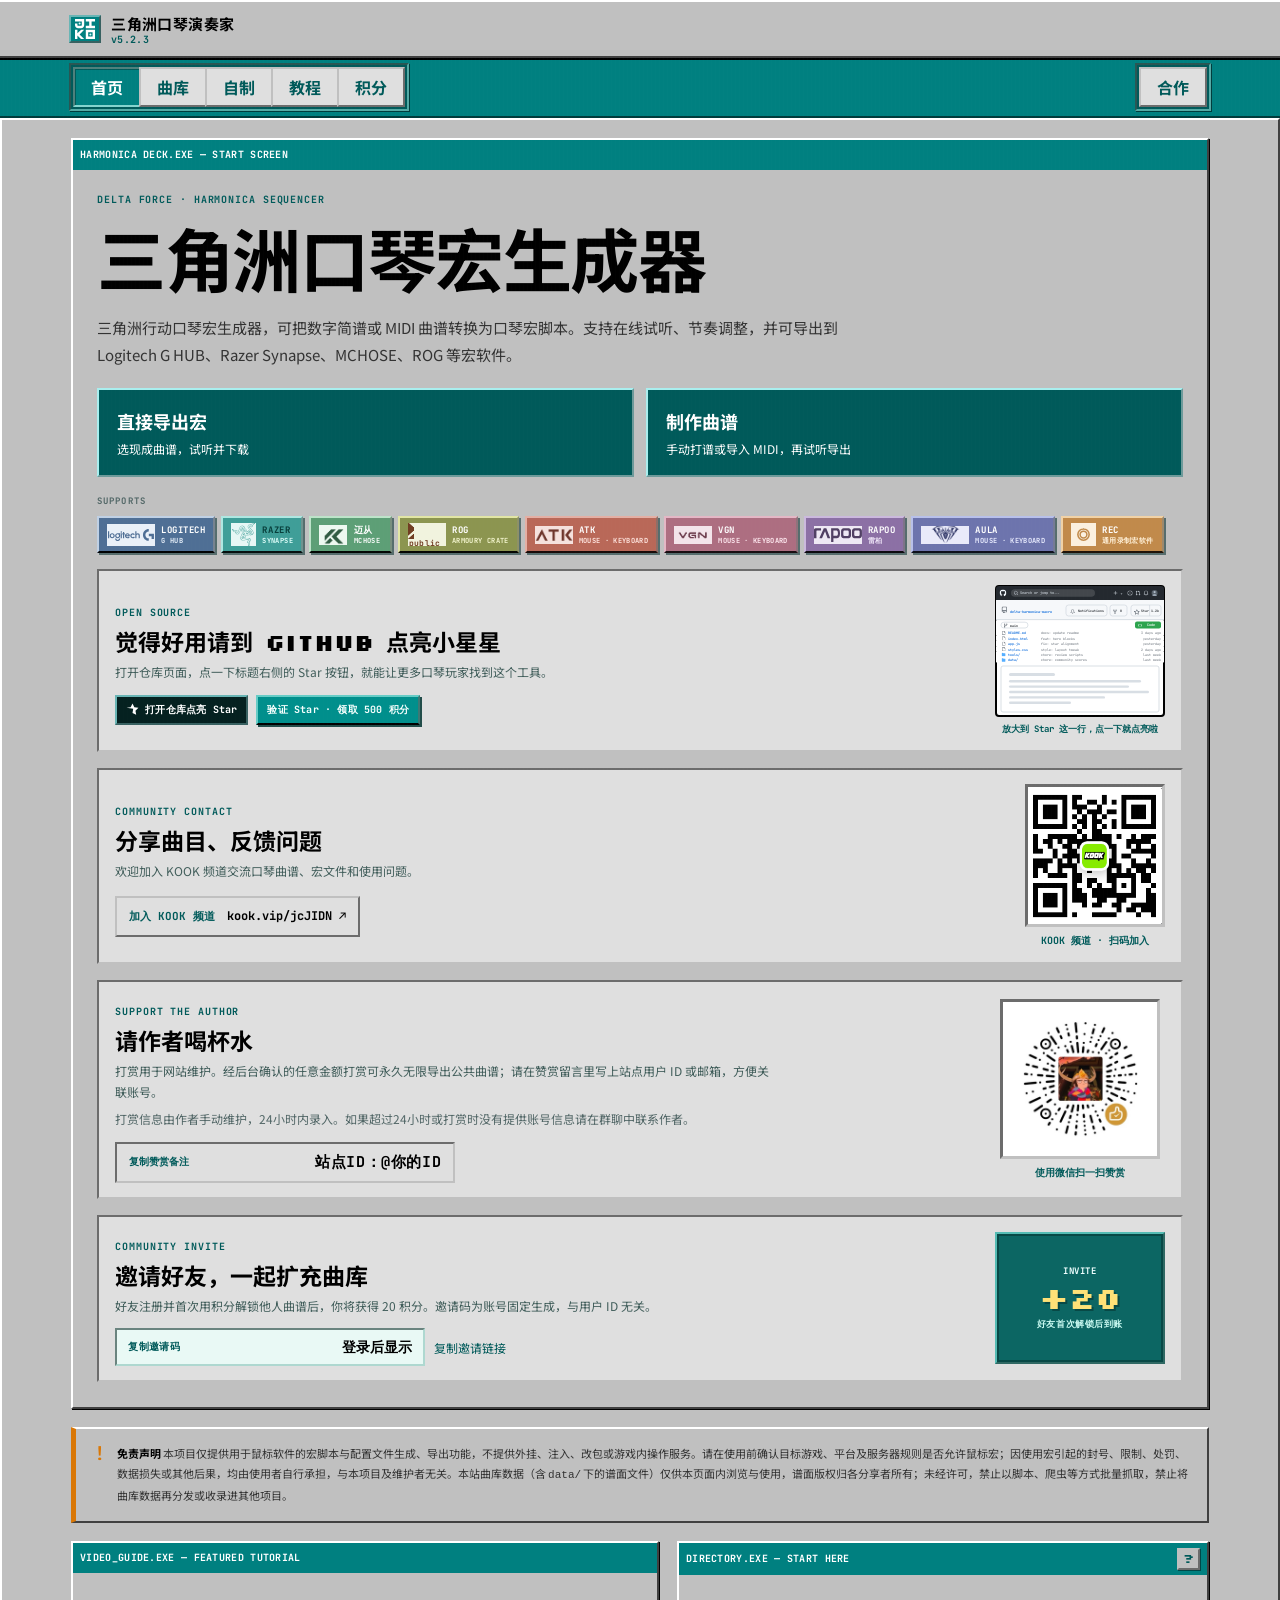
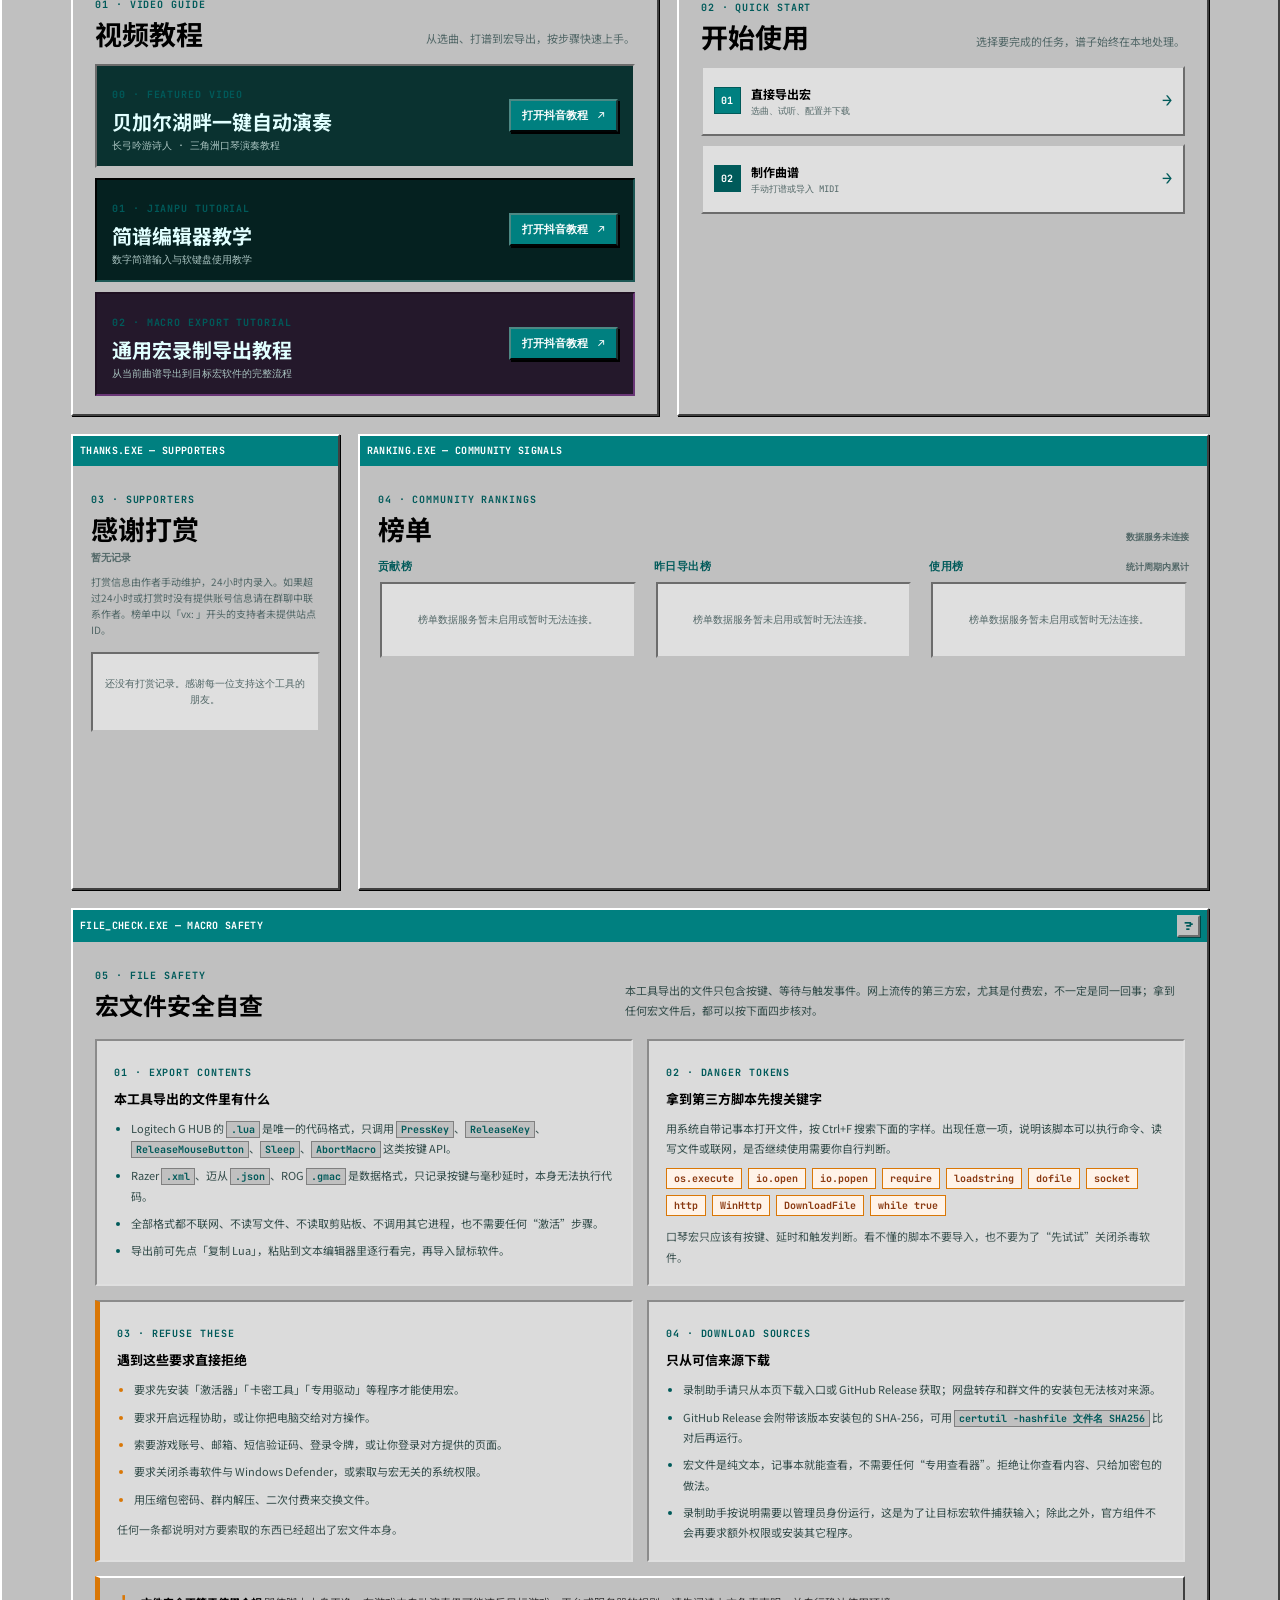
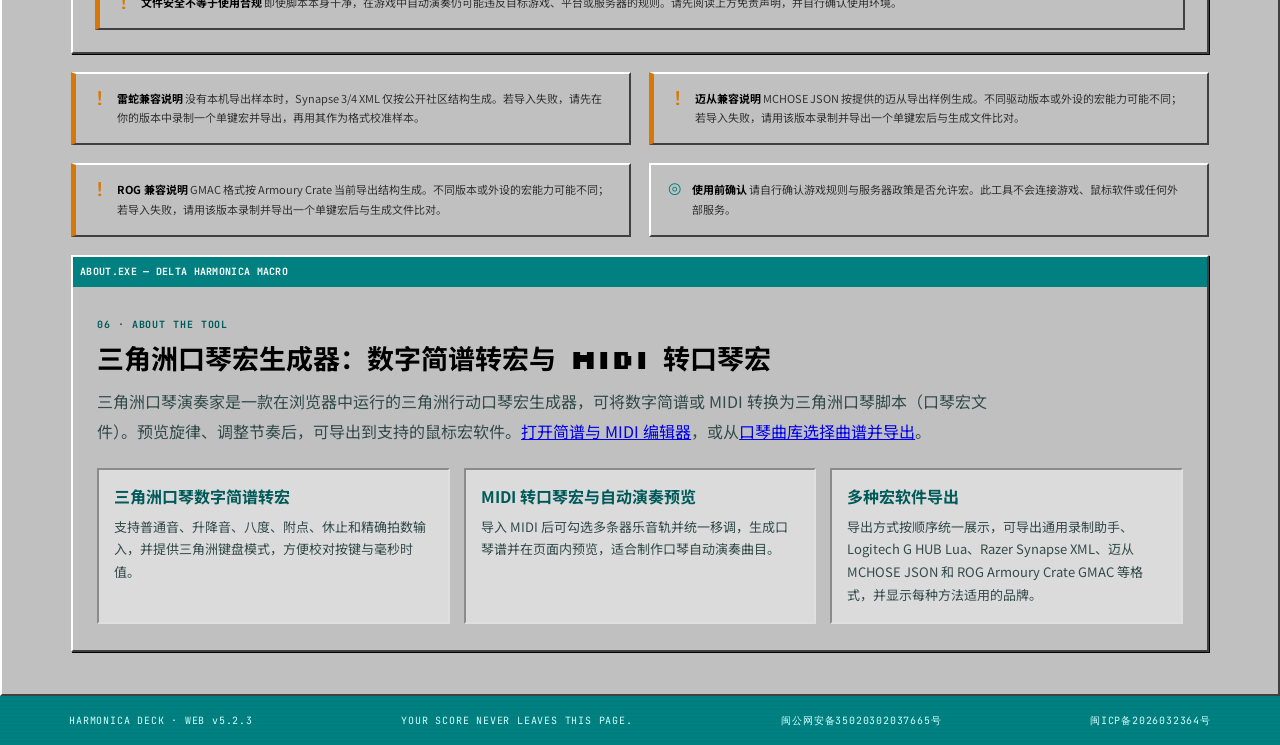
==== commit 4b770ef6: "feat(站点): 更新 5.2.3 简谱功能与 KOOK 社区入口" ====
--- a/index.html
+++ b/index.html
@@ -6,10 +6,10 @@
     <meta name="viewport" content="width=device-width, initial-scale=1.0" />
     <meta name="theme-color" content="#008080" />
     <title>三角洲行动口琴宏生成器｜简谱、MIDI 转宏</title>
-    <link rel="icon" href="./favicon.ico?v=5.0.7" sizes="any" />
-    <link rel="icon" type="image/svg+xml" href="./assets/favicon.svg?v=5.0.7" />
-    <link rel="icon" type="image/png" href="./favicon-32x32.png?v=5.0.7" sizes="32x32" />
-    <link rel="apple-touch-icon" href="./apple-touch-icon.png?v=5.0.7" />
+    <link rel="icon" href="./favicon.ico?v=5.2.3" sizes="any" />
+    <link rel="icon" type="image/svg+xml" href="./assets/favicon.svg?v=5.2.3" />
+    <link rel="icon" type="image/png" href="./favicon-32x32.png?v=5.2.3" sizes="32x32" />
+    <link rel="apple-touch-icon" href="./apple-touch-icon.png?v=5.2.3" />
     <meta name="description" content="在线制作三角洲行动口琴宏：支持数字简谱转宏、MIDI 转口琴宏、试听与多种鼠标宏格式导出。" />
     <meta name="robots" content="index,follow,max-image-preview:large" />
     <link rel="canonical" href="https://jiko-official.top/delta/" />
@@ -2740,7 +2740,7 @@
     <link rel="preconnect" href="https://fonts.gstatic.com" crossorigin />
     <link href="https://fonts.googleapis.com/css2?family=JetBrains+Mono:wght@400;700&family=Silkscreen:wght@400;700&family=Noto+Sans+SC:wght@400;500;700&display=swap" rel="stylesheet" />
     <!-- 修改前端文件后递增这个版本号，兼容 GitHub Pages 等无法配置响应头的静态托管。 -->
-    <link rel="stylesheet" href="./styles.css?v=5.0.7" />
+    <link rel="stylesheet" href="./styles.css?v=5.2.3" />
   </head>
   <body>
     <div class="noise" aria-hidden="true"></div>
@@ -2751,7 +2751,7 @@
         </a>
         <div class="brand-copy">
           <a class="brand-link" href="#top">三角洲口琴演奏家</a>
-          <button class="version-button" id="versionButton" type="button" aria-haspopup="dialog" aria-controls="changelogDialog" aria-label="查看网页版本与最近修改">v5.0.7</button>
+          <button class="version-button" id="versionButton" type="button" aria-haspopup="dialog" aria-controls="changelogDialog" aria-label="查看网页版本与最近修改">v5.2.3</button>
         </div>
       </div>
       <nav class="topbar-actions" aria-label="项目链接">
@@ -2998,26 +2998,17 @@
             <figcaption>放大到 Star 这一行，点一下就点亮啦</figcaption>
           </figure>
         </section>
-        <section class="hero-block hero-contact" id="communityContact" aria-labelledby="qqGroupTitle" aria-describedby="qqGroupDescription">
+        <section class="hero-block hero-contact" id="communityContact" aria-labelledby="kookChannelTitle" aria-describedby="kookChannelDescription">
           <div class="hero-block-main">
             <span class="index">COMMUNITY CONTACT</span>
-            <h2 id="qqGroupTitle">分享曲目、反馈问题</h2>
-            <p id="qqGroupDescription">欢迎加入 QQ 群交流口琴曲谱、宏文件和使用问题。</p>
-            <div class="qq-group-number-list">
-              <button class="qq-group-number" id="qqGroupCopyButton" data-qq-group-number="1102489399" type="button" aria-label="点击复制 QQ 一群群号 1102489399"><span>QQ群 1</span><strong>1102489399</strong></button>
-              <button class="qq-group-number" id="qqGroupCopyButton2" data-qq-group-number="419658256" type="button" aria-label="点击复制 QQ 二群群号 419658256"><span>QQ群 2</span><strong>419658256</strong></button>
-            </div>
+            <h2 id="kookChannelTitle">分享曲目、反馈问题</h2>
+            <p id="kookChannelDescription">欢迎加入 KOOK 频道交流口琴曲谱、宏文件和使用问题。</p>
+            <a class="kook-channel-link" href="https://kook.vip/jcJIDN" target="_blank" rel="noopener noreferrer"><span>加入 KOOK 频道</span><strong>kook.vip/jcJIDN ↗</strong></a>
           </div>
-          <div class="qq-group-qr-list">
-            <figure class="upload-qr hero-contact-qr">
-              <img src="./assets/qq-group-qr.jpeg" alt="加入 QQ 群 1102489399 的二维码" />
-              <figcaption>QQ群 1 · 扫码加入</figcaption>
-            </figure>
-            <figure class="upload-qr hero-contact-qr">
-              <img src="./assets/qq-group-qr-2.jpg" alt="加入 QQ 群 419658256 的二维码" />
-              <figcaption>QQ群 2 · 扫码加入</figcaption>
-            </figure>
-          </div>
+          <figure class="upload-qr hero-contact-qr">
+            <img src="./assets/kook-channel-qr.png" alt="加入 KOOK 频道的二维码" />
+            <figcaption>KOOK 频道 · 扫码加入</figcaption>
+          </figure>
         </section>
         <section class="hero-block hero-support" id="supportAuthor" aria-labelledby="supportTitle" aria-describedby="supportDescription">
           <div class="hero-block-main">
@@ -3564,7 +3555,7 @@
               <button class="primary-button" id="communityUploadButton" type="button" hidden><span>上传到曲库</span><b>↑</b></button>
               <button class="primary-button" id="exportScoreButton" type="button">分享 .deltamusic</button>
               <button class="primary-button repair-button" id="repairCurrentModeButton" type="button" title="试验性：按当前编辑模式修复并同步三种谱子">修复(试验性)</button>
-              <button class="primary-button jianpu-preview-button" id="jianpuPreviewButton" type="button" aria-haspopup="dialog" aria-controls="jianpuPreviewDialog">简谱预览(试验性)</button>
+              <button class="primary-button jianpu-preview-button" id="jianpuPreviewButton" type="button" aria-haspopup="dialog" aria-controls="jianpuPreviewDialog">简谱预览与下载</button>
             </div>
             <div class="validation" id="validation" role="status" aria-live="polite"></div>
         </div>
@@ -3614,6 +3605,27 @@
           <p id="macroExportSpeedHint">100% 为曲谱原速；调整后只改变此处生成的宏节奏，不影响编辑器、曲谱数据或试听。</p>
           <label class="export-card-setting-toggle" for="macroTimingTestMode"><span>测试模式 · 提前准备升降音</span><span class="export-card-setting-control"><input id="macroTimingTestMode" type="checkbox" /><span class="toggle-indicator" aria-hidden="true"></span><b>关闭</b></span></label>
           <p>默认关闭，沿用原来的宏时序。打开后仅影响此处导出的宏：利用上一音符释放后的气口提前按下变调键，供快节奏曲目测试。</p>
+          <section class="macro-export-range" aria-labelledby="macroExportRangeTitle">
+            <div class="macro-export-range-heading">
+              <div><span class="index">TEMPORARY CUT</span><strong id="macroExportRangeTitle">临时导出范围</strong></div>
+              <label class="export-card-setting-toggle" for="macroExportRangeEnabled"><span>只导出选中范围</span><span class="export-card-setting-control"><input id="macroExportRangeEnabled" type="checkbox" aria-describedby="macroExportRangeHint" /><span class="toggle-indicator" aria-hidden="true"></span><b id="macroExportRangeState">关闭</b></span></label>
+            </div>
+            <p id="macroExportRangeHint">仅截取本次宏导出：可快速选整段或前 10、30、60 秒，也可拖动起止位置精确选择。按当前导出速度计算；关闭开关或选「整段」即可恢复全曲，不改动曲谱和试听。</p>
+            <div class="macro-export-range-presets" role="group" aria-label="快速选择导出范围">
+              <button type="button" data-export-range-preset="all" aria-pressed="true">整段</button>
+              <button type="button" data-export-range-preset="10000" aria-pressed="false">前 10 秒</button>
+              <button type="button" data-export-range-preset="30000" aria-pressed="false">前 30 秒</button>
+              <button type="button" data-export-range-preset="60000" aria-pressed="false">前 60 秒</button>
+            </div>
+            <div class="macro-export-range-editor">
+              <div class="macro-export-range-labels"><span id="macroExportRangeStartLabel">开始 00:00.000</span><strong id="macroExportRangeSummary">导出整段</strong><span id="macroExportRangeEndLabel">结束 --:--.---</span></div>
+              <div class="macro-export-range-sliders" id="macroExportRangeSliders">
+                <input id="macroExportRangeStart" type="range" min="0" max="0" value="0" step="1" aria-label="导出范围开始时间" disabled />
+                <input id="macroExportRangeEnd" type="range" min="0" max="0" value="0" step="1" aria-label="导出范围结束时间" disabled />
+                <span class="macro-export-range-window" id="macroExportRangeWindow" aria-hidden="true"></span>
+              </div>
+            </div>
+          </section>
         </div>
         <div class="export-brand-filter" aria-label="按支持品牌筛选导出方式">
           <div class="export-brand-filter-heading"><span>FILTER BY BRAND</span><small id="exportBrandFilterHint">显示全部导出方式</small></div>
@@ -4171,7 +4183,7 @@
                   <button class="text-button cooperate-wide" type="submit">保存主播资料</button>
                 </form>
                 <div class="cooperate-code-box"><div><span class="index">DAILY CODE · 05:00 RESET</span><strong id="cooperateDailyCode">尚未领取</strong><small id="cooperateResetTime"></small></div><button id="cooperateClaimCode" class="text-button" type="button">领取今日兑换码</button></div>
-                <div class="cooperate-obs-box"><div><span class="index">OBS WEBSOCKET MONITOR</span><strong>开播自动同步兑换码</strong><small>下载监听软件并填写设备令牌和 OBS 密码；开播后自动领取当前兑换码并显示在 OBS 当前场景，停播时隐藏。</small></div><button id="cooperateCreateDevice" class="text-button" type="button">生成设备令牌</button><a class="text-button" href="./recording-helper/ObsStreamMonitor/ObsStreamMonitor-win-x64.zip?v=5.0.7" download>下载 Windows 软件</a><div class="cooperate-device-list" id="cooperateDevices"></div><code id="cooperateNewDeviceToken" hidden></code></div>
+                <div class="cooperate-obs-box"><div><span class="index">OBS WEBSOCKET MONITOR</span><strong>开播自动同步兑换码</strong><small>下载监听软件并填写设备令牌和 OBS 密码；开播后自动领取当前兑换码并显示在 OBS 当前场景，停播时隐藏。</small></div><button id="cooperateCreateDevice" class="text-button" type="button">生成设备令牌</button><a class="text-button" href="./recording-helper/ObsStreamMonitor/ObsStreamMonitor-win-x64.zip?v=5.2.3" download>下载 Windows 软件</a><div class="cooperate-device-list" id="cooperateDevices"></div><code id="cooperateNewDeviceToken" hidden></code></div>
               </div>
             </section>
           </div>
@@ -4189,7 +4201,7 @@
       </section>
     </main>
     </div>
-    <footer><span>HARMONICA DECK · WEB v5.0.7</span><span>YOUR SCORE NEVER LEAVES THIS PAGE.</span><span>闽公网安备35020302037665号</span><span>闽ICP备2026032364号</span></footer>
+    <footer><span>HARMONICA DECK · WEB v5.2.3</span><span>YOUR SCORE NEVER LEAVES THIS PAGE.</span><span>闽公网安备35020302037665号</span><span>闽ICP备2026032364号</span></footer>
     <dialog class="usage-notice-dialog" id="usageNoticeDialog" aria-labelledby="usageNoticeTitle" aria-describedby="usageNoticeIntro">
       <form class="usage-notice-form" method="dialog">
         <div class="window-titlebar"><span>USAGE_NOTICE.EXE — READ BEFORE USE</span></div>
@@ -4224,7 +4236,7 @@
         <div class="window-titlebar"><span>VERSION_CONTROL.EXE — CHANGELOG</span><button class="dialog-close" id="changelogClose" type="button" aria-label="关闭最近修改窗口">×</button></div>
         <div class="changelog-body">
           <div class="changelog-heading">
-            <div><span class="index">WEB RELEASE · v5.0.7</span><h2 id="changelogTitle">最近修改</h2></div>
+            <div><span class="index">WEB RELEASE · v5.2.3</span><h2 id="changelogTitle">最近修改</h2></div>
             <span class="changelog-live-status" id="changelogStatus" role="status" aria-live="polite">等待版本信息</span>
           </div>
           <p class="changelog-description" id="changelogDescription">以下内容来自当前版本 version.json 的发布说明。</p>
@@ -4243,7 +4255,7 @@
           <span class="index">UPDATE AVAILABLE</span>
           <div class="update-dialog-heading"><div><h2 id="updateDialogTitle">发现新版本</h2><p id="updateDialogVersion">WEB v—</p></div><span class="update-dialog-badge">READY</span></div>
           <p class="update-dialog-description" id="updateDialogDescription">网页有新的功能和修复，建议刷新后继续使用。</p>
-          <div class="update-version-compare"><span>当前版本 <b>v5.0.7</b></span><i aria-hidden="true">→</i><span>最新版本 <b id="updateDialogLatestVersion">v—</b></span></div>
+          <div class="update-version-compare"><span>当前版本 <b>v5.2.3</b></span><i aria-hidden="true">→</i><span>最新版本 <b id="updateDialogLatestVersion">v—</b></span></div>
           <div class="update-changes-panel"><span class="update-changes-label">更新内容</span><ul id="updateDialogChanges"></ul></div>
           <p class="update-dialog-note">选择「稍后手动刷新」可继续编辑；之后可通过浏览器刷新页面获取新版本。</p>
           <div class="dialog-actions update-dialog-actions"><button class="text-button" id="updateLaterButton" value="cancel" type="submit">稍后手动刷新</button><button class="primary-button" id="updateRefreshButton" type="button"><span>立即刷新</span><b>↻</b></button></div>
@@ -4299,12 +4311,25 @@
           <section class="recording-helper-downloads recording-helper-independent" aria-label="独立录制助手下载">
             <p>宏录制助手（Windows 64 位）· <span id="recordingHelperDownloadVersion">HELPER v—</span></p>
             <a class="helper-download-link" id="recorderProtocolTestLink" hidden><span>测试唤起助手</span><b>↗</b></a>
-            <a class="helper-download-link" href="./recording-helper/package/Install.cmd?v=5.0.7" download="Install.cmd"><span>下载协议修复脚本</span><b>↓</b></a>
+            <a class="helper-download-link" href="./recording-helper/package/Install.cmd?v=5.2.3" download="Install.cmd"><span>下载协议修复脚本</span><b>↓</b></a>
             <a class="helper-download-link" data-recording-helper-download="github" target="_blank" rel="noopener noreferrer"><span>GitHub 下载（推荐）</span><b>↗</b></a>
             <a class="helper-download-link" data-recording-helper-download="server" download><span>服务器下载（备用）</span><b>↓</b></a>
-            <button class="helper-download-link" id="recordingHelperQqButton" type="button" aria-controls="communityContact"><span>进 QQ 群下载</span><b>↗</b></button>
-            <small>“测试唤起助手”只发送一条短的连接测试曲谱。若 Windows 提示“需要使用新应用打开 harmonica-recorder 链接”，请下载上方修复脚本，放到当前 <code>HarmonicaRecorder.exe</code> 所在文件夹，替换旧 <code>Install.cmd</code> 后以使用浏览器的同一 Windows 用户运行；脚本会核对注册结果。移动文件夹后也要重跑。GitHub 下载速度更快；如无法下载，可使用服务器下载或进 QQ 群获取助手。</small>
+            <button class="helper-download-link" id="recordingHelperKookButton" type="button" aria-haspopup="dialog" aria-controls="kookChannelDialog"><span>进 KOOK 频道下载</span><b>↗</b></button>
+            <small>“测试唤起助手”只发送一条短的连接测试曲谱。若 Windows 提示“需要使用新应用打开 harmonica-recorder 链接”，请下载上方修复脚本，放到当前 <code>HarmonicaRecorder.exe</code> 所在文件夹，替换旧 <code>Install.cmd</code> 后以使用浏览器的同一 Windows 用户运行；脚本会核对注册结果。移动文件夹后也要重跑。GitHub 下载速度更快；如无法下载，可使用服务器下载或进 KOOK 频道获取助手。</small>
           </section>
+        </div>
+      </form>
+    </dialog>
+    <dialog class="kook-channel-dialog" id="kookChannelDialog" aria-labelledby="kookChannelDialogTitle" aria-describedby="kookChannelDialogDescription">
+      <form method="dialog" class="kook-channel-dialog-form">
+        <div class="window-titlebar"><span>COMMUNITY.EXE — KOOK CHANNEL</span><button class="dialog-close" value="cancel" type="submit" aria-label="关闭 KOOK 频道窗口">×</button></div>
+        <div class="kook-channel-dialog-body">
+          <span class="index">COMMUNITY · DOWNLOAD</span>
+          <h2 id="kookChannelDialogTitle">加入 KOOK 频道</h2>
+          <p id="kookChannelDialogDescription">打开频道链接或扫码，获取录制助手并交流使用问题。</p>
+          <a class="kook-channel-link" href="https://kook.vip/jcJIDN" target="_blank" rel="noopener noreferrer"><span>打开 KOOK 频道</span><strong>kook.vip/jcJIDN ↗</strong></a>
+          <figure class="upload-qr kook-channel-dialog-qr"><img src="./assets/kook-channel-qr.png" alt="加入 KOOK 频道的二维码" /><figcaption>KOOK 频道 · 扫码加入</figcaption></figure>
+          <div class="dialog-actions"><button class="text-button" value="cancel" type="submit">关闭</button></div>
         </div>
       </form>
     </dialog>
@@ -4314,7 +4339,7 @@
         <div class="score-export-body">
           <span class="index">COMMUNITY SCORE · JSON EXPORT</span>
           <h2 id="scoreExportHeading">填写共享信息</h2>
-          <p id="scoreExportDescription">导出为 <code>.deltamusic</code> 后可再次导入本工具。可通过 QQ 群发送给维护者，或通过 GitHub Fork 提交投稿；维护者审核后才会公开入库。</p>
+          <p id="scoreExportDescription">导出为 <code>.deltamusic</code> 后可再次导入本工具。可通过 KOOK 频道发送给维护者，或通过 GitHub Fork 提交投稿；维护者审核后才会公开入库。</p>
           <div class="export-form-grid">
             <label>歌名<input id="exportSongTitle" type="text" maxlength="48" required /></label>
             <label>歌手/作者<input id="exportArtistName" type="text" maxlength="64" required /></label>
@@ -4501,16 +4526,26 @@
     </dialog>
     <dialog class="jianpu-preview-dialog" id="jianpuPreviewDialog" aria-labelledby="jianpuPreviewTitle" aria-describedby="jianpuPreviewMeta">
       <form method="dialog" class="jianpu-preview-form">
-        <div class="window-titlebar"><span>JIANPU.EXE — EXPERIMENTAL PREVIEW</span><button class="dialog-close" value="cancel" type="submit" aria-label="关闭简谱预览">×</button></div>
+        <div class="window-titlebar"><span>JIANPU SCORE — PREVIEW & EXPORT</span><button class="dialog-close" value="cancel" type="submit" aria-label="关闭简谱预览">×</button></div>
         <div class="jianpu-preview-body">
-          <span class="index">NUMBERED NOTATION · EXPERIMENTAL</span>
+          <span class="index">NUMBERED NOTATION · PNG EXPORT</span>
           <h2 id="jianpuPreviewTitle">简谱预览</h2>
           <p id="jianpuPreviewMeta" class="jianpu-preview-meta"></p>
+          <div class="jianpu-preview-mode" role="group" aria-label="简谱显示模式">
+            <button class="active" type="button" data-jianpu-preview-mode="jianpu" aria-pressed="true">简谱模式</button>
+            <button type="button" data-jianpu-preview-mode="keyboard" aria-pressed="false">键盘模式</button>
+          </div>
+          <div class="jianpu-page-width-control">
+            <label for="jianpuPageWidth">谱面宽度</label>
+            <input id="jianpuPageWidth" type="number" min="180" max="420" step="10" value="210" inputmode="numeric" aria-describedby="jianpuPageWidthHint">
+            <span>mm</span>
+            <small id="jianpuPageWidthHint">默认 210 mm（A4 短边），修改后自动重新排版。</small>
+          </div>
           <div class="jianpu-preview-scroll" aria-label="当前曲谱的简谱排版预览">
             <div id="jianpuPreviewMeasures" class="jianpu-preview-measures"></div>
           </div>
           <p id="jianpuPreviewHint" class="jianpu-preview-hint" hidden></p>
-          <div class="dialog-actions"><button class="text-button" value="cancel" type="submit">关闭</button></div>
+          <div class="dialog-actions"><button class="text-button" id="jianpuDownloadButton" type="button">下载 PNG</button><button class="text-button" value="cancel" type="submit">关闭</button></div>
         </div>
       </form>
     </dialog>
@@ -4585,21 +4620,13 @@
           <h2 id="uploadHelpTitle">上传曲谱</h2>
           <p class="upload-editor-hint"><b>推荐方式</b> 请先在编辑器中完成曲谱，然后点击「上传到曲库」即可上传。</p>
           <div class="upload-method-tabs" role="tablist" aria-label="投稿方式">
-            <button class="upload-method-tab active" id="uploadMethodQq" data-upload-method="qq" type="button" role="tab" aria-selected="true" aria-controls="uploadPanelQq">QQ 群投稿</button>
+            <button class="upload-method-tab active" id="uploadMethodKook" data-upload-method="kook" type="button" role="tab" aria-selected="true" aria-controls="uploadPanelKook">KOOK 频道投稿</button>
             <button class="upload-method-tab" id="uploadMethodGithub" data-upload-method="github" type="button" role="tab" aria-selected="false" aria-controls="uploadPanelGithub">GitHub 投稿</button>
           </div>
-          <section class="upload-method-panel" id="uploadPanelQq" data-upload-panel="qq" role="tabpanel" aria-labelledby="uploadMethodQq">
-            <p>加入 QQ 群 <b>1102489399</b> 或二群 <b>419658256</b>，把导出的 <code>.deltamusic</code> 文件发送给维护者审核入库。</p>
-            <div class="qq-group-qr-list qq-group-qr-list--upload">
-              <figure class="upload-qr">
-                <img src="./assets/qq-group-qr.jpeg" alt="加入 QQ 群 1102489399 的二维码" />
-                <figcaption>QQ群 1 · 扫码加入</figcaption>
-              </figure>
-              <figure class="upload-qr">
-                <img src="./assets/qq-group-qr-2.jpg" alt="加入 QQ 群 419658256 的二维码" />
-                <figcaption>QQ群 2 · 扫码加入</figcaption>
-              </figure>
-            </div>
+          <section class="upload-method-panel" id="uploadPanelKook" data-upload-panel="kook" role="tabpanel" aria-labelledby="uploadMethodKook">
+            <p>加入 KOOK 频道，把导出的 <code>.deltamusic</code> 文件发送给维护者审核入库。</p>
+            <a class="kook-channel-link" href="https://kook.vip/jcJIDN" target="_blank" rel="noopener noreferrer"><span>打开 KOOK 频道</span><strong>kook.vip/jcJIDN ↗</strong></a>
+            <figure class="upload-qr kook-upload-qr"><img src="./assets/kook-channel-qr.png" alt="加入 KOOK 频道的二维码" /><figcaption>KOOK 频道 · 扫码加入</figcaption></figure>
           </section>
           <section class="upload-method-panel" id="uploadPanelGithub" data-upload-panel="github" role="tabpanel" aria-labelledby="uploadMethodGithub" hidden>
             <p>先下载 <code>.deltamusic</code> 文件，再 Fork 项目，把文件上传到 <code>data/community-scores/</code> 并创建 Pull Request。合并前不会出现在公共曲库。</p>
@@ -4634,7 +4661,7 @@
       </section>
     </div>
     <dialog class="toast" id="toast" role="status" aria-live="polite"></dialog>
-    <script src="./data/community-songs.js?v=5.0.7"></script>
-    <script src="./app.js?v=5.0.8"></script>
+    <script src="./data/community-songs.js?v=5.2.3"></script>
+    <script src="./app.js?v=5.2.3"></script>
   </body>
 </html>
--- a/styles.css
+++ b/styles.css
@@ -383,9 +383,6 @@
 .hero-block h2 { margin: 9px 0 7px; color: var(--black); font: 700 23px/1.1 var(--pixel); }
 .hero-block p { max-width: 660px; margin: 0; color: #405d5a; font-size: 12px; line-height: 1.7; }
 .hero-block .support-attribution-note { margin-top: 7px; color: #526767; font-size: 12px; line-height: 1.7; }
-.hero-block .qq-group-number-list { max-width: 320px; margin-top: 12px; }
-.qq-group-number-list { display: grid; gap: 8px; }
-.qq-group-number-list .qq-group-number { margin-top: 0; }
 .hero-star-actions { display: flex; align-items: stretch; flex-wrap: wrap; gap: 8px; margin-top: 12px; }
 .hero-star-actions .github-star-link, .hero-star-actions .github-verify-button { box-sizing: border-box; min-height: 30px; margin: 0; }
 .github-verify-button { padding: 6px 9px; color: #f5fffd; background: #008f8c; border: 2px outset #66ccc6; border-bottom-color: #005552; box-shadow: 2px 2px 0 #224d4a; font: 700 10px/1.2 var(--mono); letter-spacing: .02em; }
@@ -396,11 +393,7 @@
 .hero-block .hero-contact-qr { width: 100%; margin: 0; }
 .hero-block.hero-contact .hero-contact-qr { flex: 0 0 140px; width: auto; }
 .hero-block .hero-contact-qr img { width: 100%; max-width: 150px; }
-.hero-block.hero-contact .hero-contact-qr img { max-width: 140px; }
-/* 加群二维码横排：一行两个，靠右贴在群号右侧 */
-.qq-group-qr-list { display: flex; align-items: flex-start; flex-wrap: nowrap; justify-content: flex-end; gap: 14px; }
-.qq-group-qr-list--upload { display: flex; align-items: flex-start; flex-wrap: wrap; justify-content: flex-start; gap: 14px; margin-top: 10px; }
-.qq-group-qr-list--upload .upload-qr { flex: 0 1 150px; }
+.hero-block.hero-contact .hero-contact-qr img { max-width: 140px; aspect-ratio: 218 / 222; }
 .hero-block .hero-star-demo { display: grid; justify-items: center; gap: 6px; width: 100%; margin: 0; }
 .hero-star-demo figcaption { color: var(--teal-dark); font: 700 9px var(--mono); text-align: center; }
 .hero-block .support-note-button { max-width: 340px; margin-top: 12px; }
@@ -1415,6 +1408,30 @@
 .export-speed-control input[type="range"] { width: clamp(110px, 20vw, 190px); height: 20px; padding: 0; background: transparent; border: 0; box-shadow: none; accent-color: var(--teal); }
 .export-speed-control input[type="range"]:focus { border: 0; box-shadow: none; outline: 2px solid var(--teal); outline-offset: 2px; }
 .export-speed-control output { min-width: 82px; color: var(--teal-dark); font: 700 10px/1.3 var(--mono); text-align: right; white-space: nowrap; }
+.macro-export-range { margin-top: 12px; padding-top: 11px; border-top: 1px solid #b8c9c7; }
+.macro-export-range-heading { display: flex; align-items: center; justify-content: space-between; gap: 10px; }
+.macro-export-range-heading > div { display: grid; gap: 3px; }
+.macro-export-range-heading .index { color: #617774; font: 8px/1 var(--mono); letter-spacing: .08em; }
+.macro-export-range-heading strong { color: var(--teal-dark); font-size: 11px; }
+.macro-export-range-heading .export-card-setting-toggle { flex: 0 0 auto; }
+.macro-export-range > p { margin-top: 5px; }
+.macro-export-range-presets { display: flex; flex-wrap: wrap; gap: 5px; margin-top: 9px; }
+.macro-export-range-presets button { padding: 5px 8px; color: #3d5b58; background: #edf3f1; border: 1px solid #9daead; border-bottom-width: 2px; font: 700 9px/1.2 var(--mono); cursor: pointer; }
+.macro-export-range-presets button:hover:not(:disabled) { color: var(--white); background: var(--teal); border-color: #69b5b5; border-bottom-color: #004a48; }
+.macro-export-range-presets button:active:not(:disabled) { border-style: inset; transform: translateY(1px); }
+.macro-export-range-presets button[aria-pressed="true"] { color: var(--white); background: var(--teal-dark); border-color: #69b5b5; }
+.macro-export-range-presets button:disabled { cursor: not-allowed; opacity: .45; }
+.macro-export-range-editor { margin-top: 8px; padding: 7px 8px 5px; background: #e7efed; border: 1px solid #b8c9c7; }
+.macro-export-range-labels { display: flex; align-items: center; justify-content: space-between; gap: 6px; color: #526767; font: 8px/1.3 var(--mono); }
+.macro-export-range-labels strong { color: var(--teal-dark); font-size: 8px; text-align: center; }
+.macro-export-range-sliders { position: relative; height: 22px; margin-top: 4px; }
+.macro-export-range-sliders::before { position: absolute; top: 9px; right: 0; left: 0; height: 4px; background: #b8c9c7; border: 1px solid #9daead; content: ""; }
+.macro-export-range-window { position: absolute; z-index: 0; top: 9px; height: 4px; background: #26877f; pointer-events: none; }
+.macro-export-range-sliders input { position: absolute; z-index: 1; inset: 0; width: 100%; height: 22px; margin: 0; padding: 0; appearance: none; background: transparent; border: 0; box-shadow: none; outline: 0; pointer-events: none; }
+.macro-export-range-sliders input::-webkit-slider-thumb { width: 12px; height: 18px; appearance: none; background: var(--surface-light); border: 2px outset var(--surface); cursor: ew-resize; pointer-events: auto; }
+.macro-export-range-sliders input::-moz-range-thumb { width: 10px; height: 15px; background: var(--surface-light); border: 2px outset var(--surface); border-radius: 0; cursor: ew-resize; pointer-events: auto; }
+.macro-export-range-sliders input:focus-visible { outline: 2px solid var(--teal); outline-offset: 1px; }
+.macro-export-range-sliders input:disabled::-webkit-slider-thumb, .macro-export-range-sliders input:disabled::-moz-range-thumb { cursor: not-allowed; opacity: .5; }
 .export-card-setting input:focus { border-color: var(--teal); box-shadow: inset 0 0 0 1px #69b5b5; }
 .export-card-setting input:disabled { cursor: not-allowed; opacity: .45; }
 .export-card-setting-toggle { position: relative; cursor: pointer; }
@@ -1746,6 +1763,15 @@
 .macro-download-dialog::backdrop { background: rgba(0, 35, 35, .68); }
 .recording-helper-dialog { display: flex; flex-direction: column; width: min(560px, calc(100vw - 26px)); max-height: calc(100dvh - 26px); padding: 0; overflow: hidden; color: var(--black); background: var(--surface); border: 2px outset var(--surface); box-shadow: 6px 6px 0 rgba(0, 0, 0, .6); }
 .recording-helper-dialog::backdrop { background: rgba(0, 35, 35, .68); }
+.kook-channel-dialog { width: min(560px, calc(100vw - 26px)); padding: 0; color: var(--black); background: var(--surface); border: 2px outset var(--surface); box-shadow: 6px 6px 0 rgba(0, 0, 0, .6); }
+.kook-channel-dialog::backdrop { background: rgba(0, 35, 35, .72); }
+.kook-channel-dialog .window-titlebar { padding-right: 4px; }
+.kook-channel-dialog-body { padding: 18px; }
+.kook-channel-dialog-body > .index { display: inline-flex; width: fit-content; padding: 4px 6px; color: #d8ffff; background: var(--screen); border: 1px solid #4a7774; letter-spacing: .11em; }
+.kook-channel-dialog-body h2 { margin: 10px 0 7px; font: 700 25px/1 var(--pixel); }
+.kook-channel-dialog-body > p { margin: 0; color: #405d5a; font-size: 12px; line-height: 1.7; }
+.kook-channel-dialog-qr img { width: min(100%, 210px); aspect-ratio: 218 / 222; }
+.kook-channel-dialog-body .dialog-actions { margin-top: 14px; }
 .upload-help-dialog { width: min(430px, calc(100vw - 26px)); max-height: calc(100vh - 26px); padding: 0; color: var(--black); background: var(--surface); border: 2px outset var(--surface); box-shadow: 6px 6px 0 rgba(0, 0, 0, .6); }
 .upload-help-dialog::backdrop { background: rgba(0, 35, 35, .68); }
 .changelog-dialog { width: min(680px, calc(100vw - 26px)); max-height: calc(100vh - 26px); padding: 0; color: var(--black); background: var(--surface); border: 2px outset var(--surface); box-shadow: 6px 6px 0 rgba(0, 0, 0, .6); }
@@ -1801,22 +1827,17 @@
 .jianpu-preview-body { padding: 20px; }
 .jianpu-preview-body h2 { margin: 9px 0 6px; font: 700 24px/1.2 var(--pixel); overflow-wrap: anywhere; }
 .jianpu-preview-meta { margin: 0 0 15px; color: #405d5a; font: 700 11px/1.6 var(--mono); }
+.jianpu-preview-mode { display: inline-flex; gap: 3px; margin: 0 0 12px; padding: 3px; background: var(--surface-light); border: 2px inset var(--surface); }
+.jianpu-preview-mode button { min-height: 30px; padding: 5px 11px; color: var(--teal-dark); background: transparent; border: 1px solid transparent; font: 700 10px/1 var(--mono); cursor: pointer; }
+.jianpu-preview-mode button:hover { background: #d2e8e8; }
+.jianpu-preview-mode button.active, .jianpu-preview-mode button[aria-pressed="true"] { color: var(--white); background: var(--teal); border-color: var(--teal-dark); }
+.jianpu-preview-mode button:focus-visible { outline: 2px solid var(--teal-dark); outline-offset: 2px; }
+.jianpu-page-width-control { display: flex; align-items: center; flex-wrap: wrap; gap: 7px; margin: -6px 0 11px; color: #405d5a; font: 700 10px/1.3 var(--mono); }
+.jianpu-page-width-control input { width: 78px; min-height: 30px; padding: 4px 6px; color: var(--black); background: var(--surface-light); border: 2px inset var(--surface); font: 700 12px var(--mono); }
+.jianpu-page-width-control small { color: #667571; font: 9px/1.4 var(--mono); }
 .jianpu-preview-scroll { max-height: min(58dvh, 520px); overflow: auto; padding: 17px 12px; color: #1c2c27; background: #fffef7; border: 2px inset var(--surface); scrollbar-color: var(--teal) var(--surface-light); scrollbar-width: thin; }
-.jianpu-preview-measures { display: flex; align-items: stretch; flex-wrap: wrap; gap: 0; }
-.jianpu-preview-measure { position: relative; display: flex; align-items: center; flex-wrap: wrap; gap: 3px 7px; min-height: 69px; padding: 12px 10px 9px; border-right: 2px solid #596a61; }
-.jianpu-measure-number { position: absolute; top: 1px; left: 5px; color: #849087; font: 8px/1 var(--mono); }
-.jianpu-preview-note { position: relative; display: inline-flex; align-items: baseline; min-width: 22px; min-height: 38px; padding: 3px 1px 7px; font: 24px/1.2 "Noto Serif CJK SC", "Songti SC", "SimSun", serif; white-space: nowrap; }
-.jianpu-preview-note.is-rest { color: #445952; }
-.jianpu-note-core { position: relative; display: inline-block; min-width: .7em; text-align: center; }
-.jianpu-accidental { position: absolute; right: 100%; top: 0; margin-right: 1px; font: 18px/1.2 "Noto Serif CJK SC", "Songti SC", serif; }
-.jianpu-octave-dots { position: absolute; left: 50%; z-index: 1; transform: translateX(-50%); color: #172c27; font: 700 9px/1 var(--sans); letter-spacing: -2px; white-space: nowrap; }
-.jianpu-octave-dots.high { top: -3px; }
-.jianpu-octave-dots.low { bottom: -3px; }
-.jianpu-duration-dots { margin-left: 2px; color: #172c27; font: 700 13px/1 var(--sans); letter-spacing: -1px; }
-.jianpu-duration-dashes { margin-left: 3px; color: #172c27; font: 18px/.7 var(--sans); letter-spacing: -6px; }
-.jianpu-underlines { position: absolute; right: 0; bottom: 1px; left: 0; display: block; height: calc(var(--jianpu-underlines) * 3px); background: repeating-linear-gradient(to bottom, transparent 0 1px, #263b34 1px 2px, transparent 2px 3px); }
-.jianpu-duration-value { margin-left: 3px; color: #654a77; font: 700 9px/1.2 var(--mono); }
-.jianpu-preview-note.is-tied::before { position: absolute; top: -1px; left: 50%; color: #65517c; content: "⌒"; font: 700 13px/1 var(--sans); transform: translateX(-50%); }
+.jianpu-preview-measures { display: block; }
+.jianpu-score-svg { display: block; width: 100%; min-width: 0; height: auto; background: #fffef7; }
 .jianpu-preview-hint { margin: 10px 0 0; color: #654a77; font: 10px/1.6 var(--mono); }
 .jianpu-preview-body .dialog-actions { margin-top: 14px; }
 .section-guide-dialog { width: min(680px, calc(100vw - 26px)); max-height: calc(100vh - 26px); padding: 0; color: var(--black); background: var(--surface); border: 2px outset var(--surface); box-shadow: 6px 6px 0 rgba(0, 0, 0, .6); }
@@ -1915,11 +1936,13 @@
 .upload-qr { display: grid; justify-items: center; gap: 7px; margin: 16px auto 0; }
 .upload-qr img { display: block; width: min(100%, 250px); height: auto; aspect-ratio: 903 / 948; object-fit: contain; background: var(--white); border: 3px inset var(--surface); }
 .upload-qr figcaption { color: var(--teal-dark); font: 700 10px var(--mono); text-align: center; }
-.qq-group-number { display: flex; align-items: center; justify-content: space-between; gap: 12px; width: 100%; margin-top: 15px; padding: 11px 12px; color: var(--teal-dark); background: var(--surface-light); border: 2px inset var(--surface); text-align: left; }
-.qq-group-number:hover { color: var(--black); background: #d2e8e8; }
-.qq-group-number:active { border-style: inset; transform: translateY(1px); }
-.qq-group-number span { font: 700 10px/1.2 var(--mono); }
-.qq-group-number strong { color: var(--black); font: 700 19px/1 var(--mono); letter-spacing: .08em; }
+.kook-channel-link { display: flex; align-items: center; justify-content: space-between; flex-wrap: wrap; gap: 8px 12px; width: fit-content; max-width: 100%; margin-top: 15px; padding: 11px 12px; color: var(--teal-dark); background: var(--surface-light); border: 2px outset var(--surface); text-decoration: none; }
+.kook-channel-link:hover { color: var(--black); background: #d2e8e8; }
+.kook-channel-link:active { border-style: inset; transform: translateY(1px); }
+.kook-channel-link span { font: 700 11px/1.2 var(--mono); }
+.kook-channel-link strong { color: var(--black); font: 700 12px/1.2 var(--mono); overflow-wrap: anywhere; }
+.kook-upload-qr { width: fit-content; margin: 12px 0 0; }
+.kook-upload-qr img { width: min(100%, 180px); aspect-ratio: 218 / 222; }
 .keyboard-macro-body { padding: 20px; }
 .keyboard-macro-body h2 { margin: 10px 0 7px; font: 700 23px/1 var(--pixel); }
 .keyboard-macro-body > p { margin: 0; color: #405d5a; font-size: 12px; line-height: 1.7; }
@@ -2061,10 +2084,9 @@
   .safety-heading { align-items: start; flex-direction: column; gap: 8px; }
   .safety-heading p { max-width: none; }
 }
-/* 窄屏放不下“群号 + 两张二维码”并排（左栏会被压到 220px 以下），改为上下堆叠，二维码仍靠右 */
+/* 窄屏将频道二维码放到链接下方 */
 @media (max-width: 940px) {
   .hero-block.hero-contact { grid-template-columns: minmax(0, 1fr); }
-  .hero-contact .qq-group-qr-list { flex-wrap: wrap; justify-content: flex-end; }
 }
 @media (max-width: 590px) {
   .task-navigation { overflow-x: auto; padding-right: 10px; padding-left: 10px; scrollbar-width: none; }
@@ -2090,12 +2112,10 @@
   .hero-support-logos { width: 100%; }
   .software-logo { flex: 1 1 86px; justify-content: center; padding-right: 6px; padding-left: 6px; }
   .hero-block { grid-template-columns: minmax(0, 1fr); gap: 14px; padding: 13px 14px; }
-  .hero-block .qq-group-number-list { max-width: none; }
   .hero-star-actions { align-items: stretch; flex-direction: column; }
   .hero-star-actions .github-star-link, .hero-star-actions .github-verify-button { width: 100%; }
   .hero-block .github-star-link { white-space: normal; }
   .hero-block .hero-contact-qr { width: 132px; }
-  .hero-block .qq-group-qr-list { display: flex; align-items: flex-start; flex-wrap: wrap; justify-content: flex-start; gap: 12px; }
   .hero-block .hero-star-demo { width: 190px; }
   .hero-block .hero-support-qr { width: 150px; }
   .hero-block .support-note-button { max-width: none; }
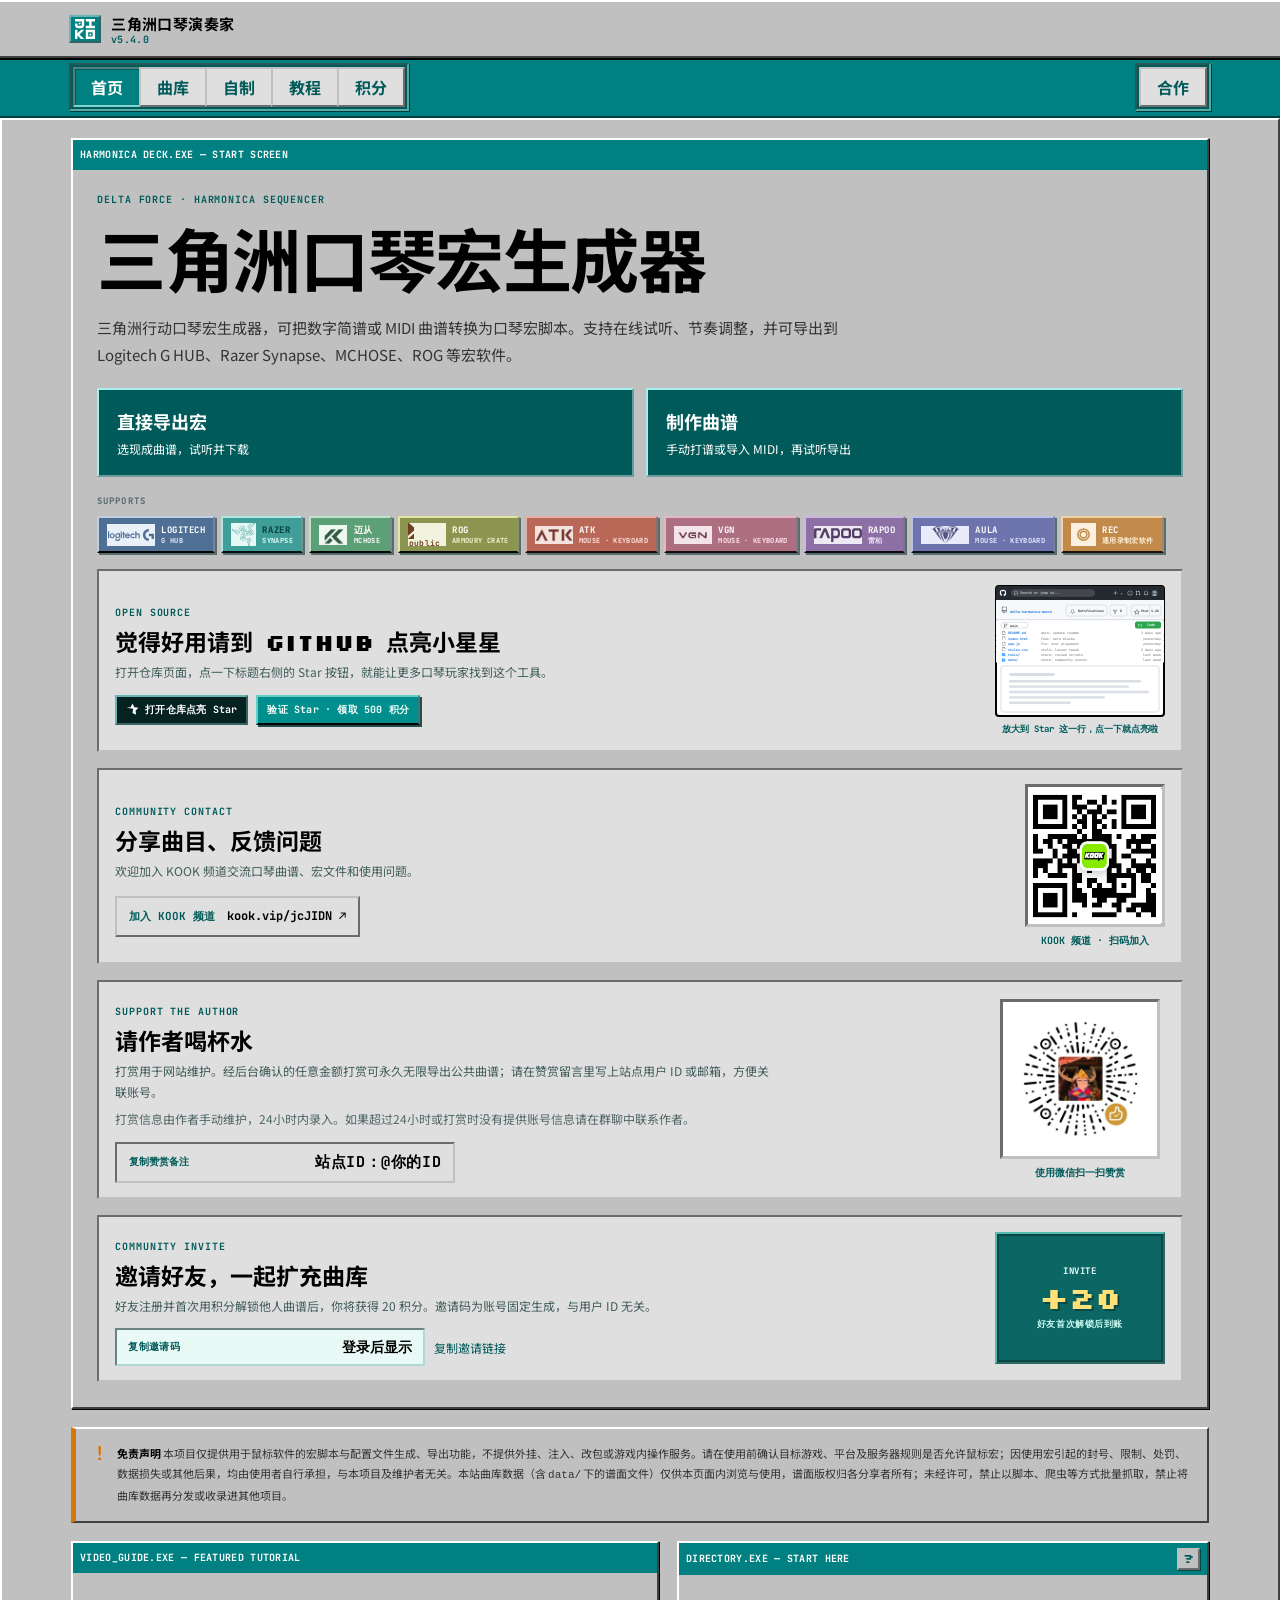
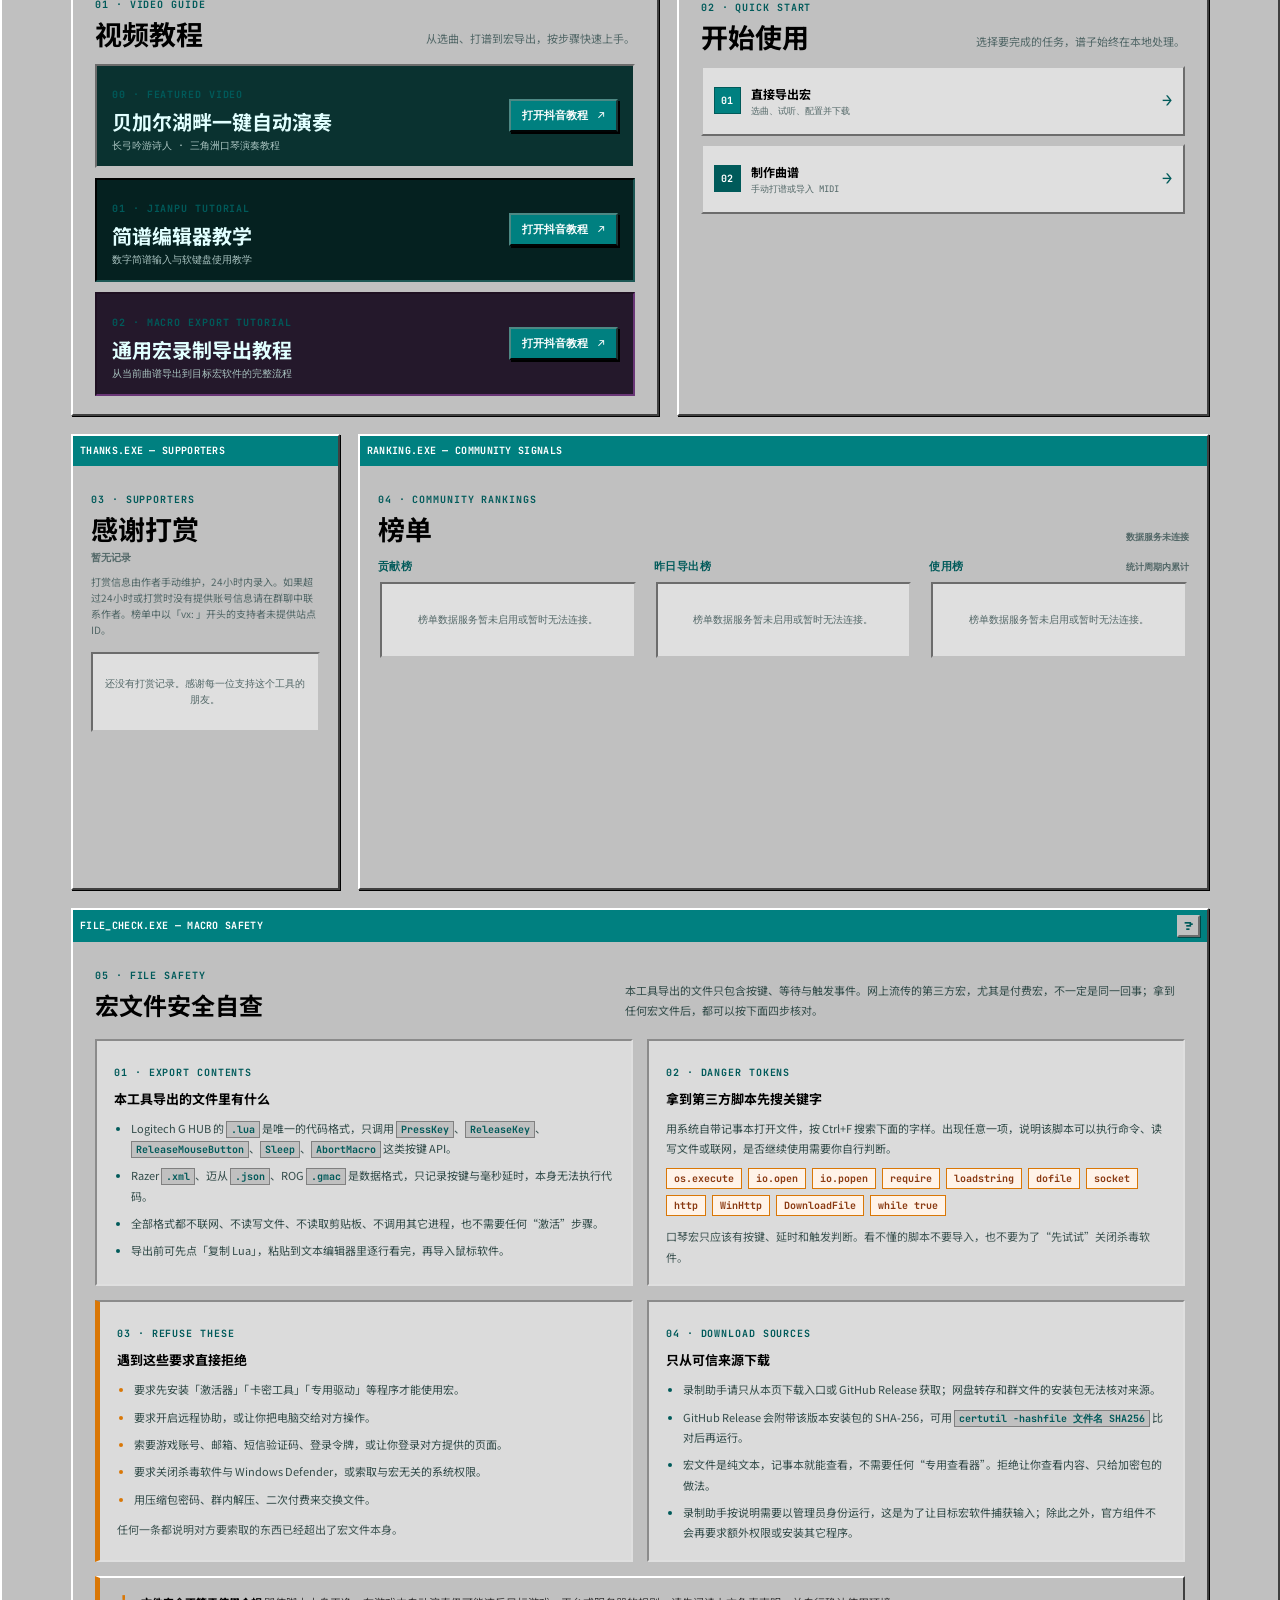
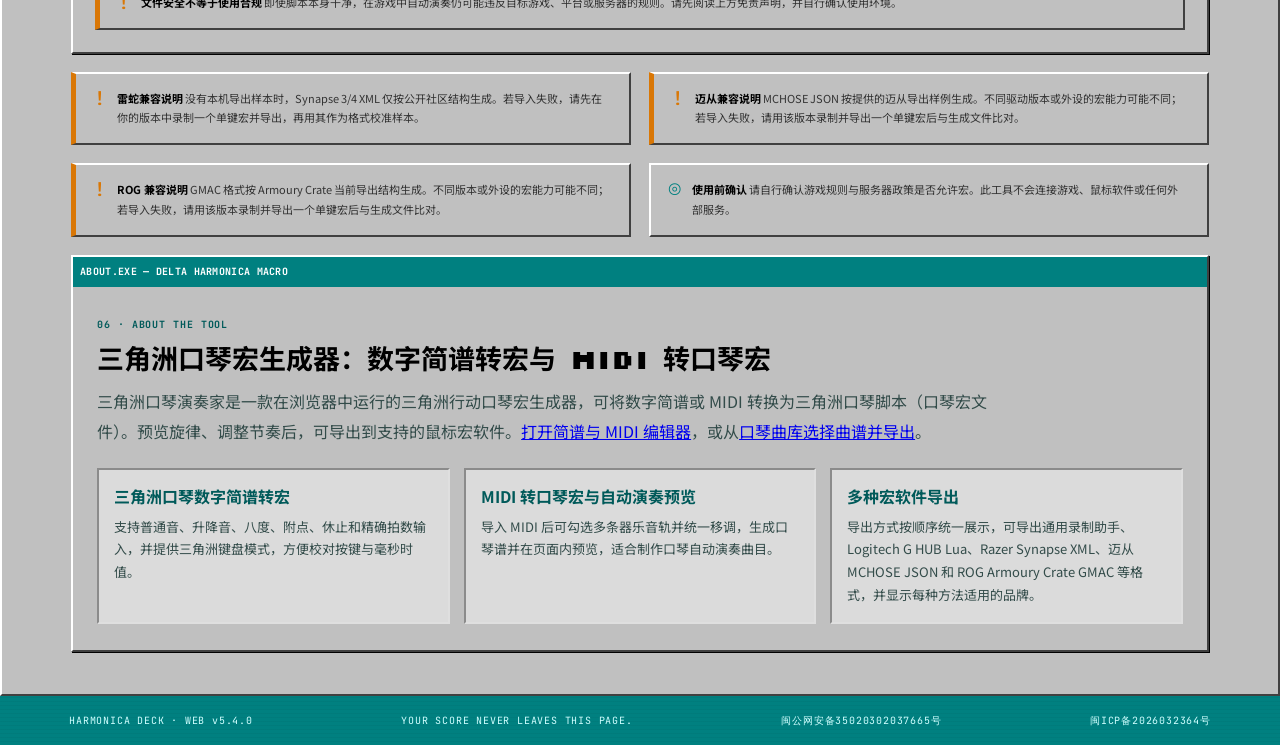
==== commit 058c7aee: "feat(网站): 发布 5.4.0 演奏与管理功能 新增简谱时长排版与演奏模式，默认提供三组八度钢琴试听并保留口琴切换。后台加入 Caddy 通行密钥验证和来源域名统计，同时更新 OBS 助手入口及" ====
--- a/index.html
+++ b/index.html
@@ -6,10 +6,10 @@
     <meta name="viewport" content="width=device-width, initial-scale=1.0" />
     <meta name="theme-color" content="#008080" />
     <title>三角洲行动口琴宏生成器｜简谱、MIDI 转宏</title>
-    <link rel="icon" href="./favicon.ico?v=5.2.3" sizes="any" />
-    <link rel="icon" type="image/svg+xml" href="./assets/favicon.svg?v=5.2.3" />
-    <link rel="icon" type="image/png" href="./favicon-32x32.png?v=5.2.3" sizes="32x32" />
-    <link rel="apple-touch-icon" href="./apple-touch-icon.png?v=5.2.3" />
+    <link rel="icon" href="./favicon.ico?v=5.4.0" sizes="any" />
+    <link rel="icon" type="image/svg+xml" href="./assets/favicon.svg?v=5.4.0" />
+    <link rel="icon" type="image/png" href="./favicon-32x32.png?v=5.4.0" sizes="32x32" />
+    <link rel="apple-touch-icon" href="./apple-touch-icon.png?v=5.4.0" />
     <meta name="description" content="在线制作三角洲行动口琴宏：支持数字简谱转宏、MIDI 转口琴宏、试听与多种鼠标宏格式导出。" />
     <meta name="robots" content="index,follow,max-image-preview:large" />
     <link rel="canonical" href="https://jiko-official.top/delta/" />
@@ -2740,7 +2740,7 @@
     <link rel="preconnect" href="https://fonts.gstatic.com" crossorigin />
     <link href="https://fonts.googleapis.com/css2?family=JetBrains+Mono:wght@400;700&family=Silkscreen:wght@400;700&family=Noto+Sans+SC:wght@400;500;700&display=swap" rel="stylesheet" />
     <!-- 修改前端文件后递增这个版本号，兼容 GitHub Pages 等无法配置响应头的静态托管。 -->
-    <link rel="stylesheet" href="./styles.css?v=5.2.3" />
+    <link rel="stylesheet" href="./styles.css?v=5.4.0" />
   </head>
   <body>
     <div class="noise" aria-hidden="true"></div>
@@ -2751,7 +2751,7 @@
         </a>
         <div class="brand-copy">
           <a class="brand-link" href="#top">三角洲口琴演奏家</a>
-          <button class="version-button" id="versionButton" type="button" aria-haspopup="dialog" aria-controls="changelogDialog" aria-label="查看网页版本与最近修改">v5.2.3</button>
+          <button class="version-button" id="versionButton" type="button" aria-haspopup="dialog" aria-controls="changelogDialog" aria-label="查看网页版本与最近修改">v5.4.0</button>
         </div>
       </div>
       <nav class="topbar-actions" aria-label="项目链接">
@@ -3573,6 +3573,10 @@
           </div>
           <div class="preview-console">
             <div class="preview-topline"><span id="previewSongTitle">自定义曲目</span><span id="previewState">READY</span></div>
+            <div class="preview-instrument-switch" role="group" aria-label="试听音源">
+              <button type="button" data-preview-instrument="piano" aria-pressed="true">钢琴</button>
+              <button type="button" data-preview-instrument="harmonica" aria-pressed="false">口琴</button>
+            </div>
             <div class="preview-controls">
               <div class="preview-playback-actions">
                 <button class="preview-button" id="previewButton" type="button" aria-label="试听整段简谱"><b>▶</b><span class="button-label">试听整段</span></button>
@@ -3582,7 +3586,8 @@
               <label class="volume-control" for="volume"><span>VOL</span><input id="volume" type="range" min="0" max="100" value="64" /></label>
             </div>
             <div class="preview-progress"><span id="previewProgressLabel">00:00.000 / --:--.---</span><input id="previewProgress" type="range" min="0" max="0" value="0" step="1" aria-label="播放进度" disabled /></div>
-            <p>口琴音色试听：簧片泛音 + 气流噪声 · L −12 / M +1 / R +12 半音</p>
+            <p id="previewInstrumentHint">钢琴试听 · Salamander Grand Piano 采样 · C3–C6</p>
+            <small class="preview-sample-credit">钢琴采样：Salamander Grand Piano v3，Alexander Holm / kinwie，<a href="https://github.com/sfzinstruments/SalamanderGrandPiano" target="_blank" rel="noopener noreferrer">CC BY 3.0</a></small>
           </div>
           <section class="timeline-details" id="timelineDetails" aria-label="事件时间线">
             <div class="timeline-heading"><span>EVENT TIMELINE</span><span id="beatMs">-- MS / BEAT</span></div>
@@ -4183,7 +4188,7 @@
                   <button class="text-button cooperate-wide" type="submit">保存主播资料</button>
                 </form>
                 <div class="cooperate-code-box"><div><span class="index">DAILY CODE · 05:00 RESET</span><strong id="cooperateDailyCode">尚未领取</strong><small id="cooperateResetTime"></small></div><button id="cooperateClaimCode" class="text-button" type="button">领取今日兑换码</button></div>
-                <div class="cooperate-obs-box"><div><span class="index">OBS WEBSOCKET MONITOR</span><strong>开播自动同步兑换码</strong><small>下载监听软件并填写设备令牌和 OBS 密码；开播后自动领取当前兑换码并显示在 OBS 当前场景，停播时隐藏。</small></div><button id="cooperateCreateDevice" class="text-button" type="button">生成设备令牌</button><a class="text-button" href="./recording-helper/ObsStreamMonitor/ObsStreamMonitor-win-x64.zip?v=5.2.3" download>下载 Windows 软件</a><div class="cooperate-device-list" id="cooperateDevices"></div><code id="cooperateNewDeviceToken" hidden></code></div>
+                <div class="cooperate-obs-box"><div><span class="index">OBS WEBSOCKET MONITOR</span><strong>开播自动同步兑换码</strong><small>下载监听软件并填写设备令牌和 OBS 密码；开播后自动领取当前兑换码并显示在 OBS 当前场景，停播时隐藏。</small></div><button id="cooperateCreateDevice" class="text-button" type="button">生成设备令牌</button><a class="text-button" id="cooperateObsDownloadGithub" hidden target="_blank" rel="noopener noreferrer">GitHub Release 下载</a><a class="text-button" id="cooperateObsDownloadServer" hidden download>服务器备用下载</a><div class="cooperate-device-list" id="cooperateDevices"></div><code id="cooperateNewDeviceToken" hidden></code></div>
               </div>
             </section>
           </div>
@@ -4201,7 +4206,7 @@
       </section>
     </main>
     </div>
-    <footer><span>HARMONICA DECK · WEB v5.2.3</span><span>YOUR SCORE NEVER LEAVES THIS PAGE.</span><span>闽公网安备35020302037665号</span><span>闽ICP备2026032364号</span></footer>
+    <footer><span>HARMONICA DECK · WEB v5.4.0</span><span>YOUR SCORE NEVER LEAVES THIS PAGE.</span><span>闽公网安备35020302037665号</span><span>闽ICP备2026032364号</span></footer>
     <dialog class="usage-notice-dialog" id="usageNoticeDialog" aria-labelledby="usageNoticeTitle" aria-describedby="usageNoticeIntro">
       <form class="usage-notice-form" method="dialog">
         <div class="window-titlebar"><span>USAGE_NOTICE.EXE — READ BEFORE USE</span></div>
@@ -4236,7 +4241,7 @@
         <div class="window-titlebar"><span>VERSION_CONTROL.EXE — CHANGELOG</span><button class="dialog-close" id="changelogClose" type="button" aria-label="关闭最近修改窗口">×</button></div>
         <div class="changelog-body">
           <div class="changelog-heading">
-            <div><span class="index">WEB RELEASE · v5.2.3</span><h2 id="changelogTitle">最近修改</h2></div>
+            <div><span class="index">WEB RELEASE · v5.4.0</span><h2 id="changelogTitle">最近修改</h2></div>
             <span class="changelog-live-status" id="changelogStatus" role="status" aria-live="polite">等待版本信息</span>
           </div>
           <p class="changelog-description" id="changelogDescription">以下内容来自当前版本 version.json 的发布说明。</p>
@@ -4255,7 +4260,7 @@
           <span class="index">UPDATE AVAILABLE</span>
           <div class="update-dialog-heading"><div><h2 id="updateDialogTitle">发现新版本</h2><p id="updateDialogVersion">WEB v—</p></div><span class="update-dialog-badge">READY</span></div>
           <p class="update-dialog-description" id="updateDialogDescription">网页有新的功能和修复，建议刷新后继续使用。</p>
-          <div class="update-version-compare"><span>当前版本 <b>v5.2.3</b></span><i aria-hidden="true">→</i><span>最新版本 <b id="updateDialogLatestVersion">v—</b></span></div>
+          <div class="update-version-compare"><span>当前版本 <b>v5.4.0</b></span><i aria-hidden="true">→</i><span>最新版本 <b id="updateDialogLatestVersion">v—</b></span></div>
           <div class="update-changes-panel"><span class="update-changes-label">更新内容</span><ul id="updateDialogChanges"></ul></div>
           <p class="update-dialog-note">选择「稍后手动刷新」可继续编辑；之后可通过浏览器刷新页面获取新版本。</p>
           <div class="dialog-actions update-dialog-actions"><button class="text-button" id="updateLaterButton" value="cancel" type="submit">稍后手动刷新</button><button class="primary-button" id="updateRefreshButton" type="button"><span>立即刷新</span><b>↻</b></button></div>
@@ -4311,7 +4316,7 @@
           <section class="recording-helper-downloads recording-helper-independent" aria-label="独立录制助手下载">
             <p>宏录制助手（Windows 64 位）· <span id="recordingHelperDownloadVersion">HELPER v—</span></p>
             <a class="helper-download-link" id="recorderProtocolTestLink" hidden><span>测试唤起助手</span><b>↗</b></a>
-            <a class="helper-download-link" href="./recording-helper/package/Install.cmd?v=5.2.3" download="Install.cmd"><span>下载协议修复脚本</span><b>↓</b></a>
+            <a class="helper-download-link" href="./recording-helper/package/Install.cmd?v=5.4.0" download="Install.cmd"><span>下载协议修复脚本</span><b>↓</b></a>
             <a class="helper-download-link" data-recording-helper-download="github" target="_blank" rel="noopener noreferrer"><span>GitHub 下载（推荐）</span><b>↗</b></a>
             <a class="helper-download-link" data-recording-helper-download="server" download><span>服务器下载（备用）</span><b>↓</b></a>
             <button class="helper-download-link" id="recordingHelperKookButton" type="button" aria-haspopup="dialog" aria-controls="kookChannelDialog"><span>进 KOOK 频道下载</span><b>↗</b></button>
@@ -4535,11 +4540,34 @@
             <button class="active" type="button" data-jianpu-preview-mode="jianpu" aria-pressed="true">简谱模式</button>
             <button type="button" data-jianpu-preview-mode="keyboard" aria-pressed="false">键盘模式</button>
           </div>
+          <div class="jianpu-layout-mode" role="group" aria-label="节奏与时长排版">
+            <button class="active" type="button" data-jianpu-layout-mode="default" aria-pressed="true">默认模式</button>
+            <button type="button" data-jianpu-layout-mode="no-rhythm" aria-pressed="false">不展示节奏</button>
+            <button type="button" data-jianpu-layout-mode="duration" aria-pressed="false">时长模式</button>
+          </div>
           <div class="jianpu-page-width-control">
             <label for="jianpuPageWidth">谱面宽度</label>
             <input id="jianpuPageWidth" type="number" min="180" max="420" step="10" value="210" inputmode="numeric" aria-describedby="jianpuPageWidthHint">
             <span>mm</span>
             <small id="jianpuPageWidthHint">默认 210 mm（A4 短边），修改后自动重新排版。</small>
+          </div>
+          <div class="jianpu-duration-spacing-control" hidden>
+            <label for="jianpuDurationSpacing">时值格宽</label>
+            <input id="jianpuDurationSpacing" type="range" min="4" max="64" step="1" value="12" aria-describedby="jianpuDurationSpacingHint">
+            <output id="jianpuDurationSpacingValue" for="jianpuDurationSpacing">12 px</output>
+            <small id="jianpuDurationSpacingHint">调整最短音符格宽；字形会随格子缩放，格子连续排列。</small>
+          </div>
+          <div class="jianpu-preview-playback" role="group" aria-label="简谱试听播放器" hidden>
+            <div class="jianpu-preview-transport">
+              <button class="text-button" id="jianpuPreviewPlayButton" type="button">▶ 播放</button>
+              <button class="text-button" id="jianpuPreviewStopButton" type="button" disabled>■ 停止</button>
+              <button class="text-button" id="jianpuPerformanceButton" type="button" aria-pressed="false">演奏模式</button>
+            </div>
+            <div class="jianpu-preview-progress">
+              <output id="jianpuPreviewCurrentTime" for="jianpuPreviewProgress">00:00.000</output>
+              <input id="jianpuPreviewProgress" type="range" min="0" max="0" step="1" value="0" disabled aria-label="简谱播放进度">
+              <output id="jianpuPreviewDuration" for="jianpuPreviewProgress">00:00.000</output>
+            </div>
           </div>
           <div class="jianpu-preview-scroll" aria-label="当前曲谱的简谱排版预览">
             <div id="jianpuPreviewMeasures" class="jianpu-preview-measures"></div>
@@ -4661,7 +4689,7 @@
       </section>
     </div>
     <dialog class="toast" id="toast" role="status" aria-live="polite"></dialog>
-    <script src="./data/community-songs.js?v=5.2.3"></script>
-    <script src="./app.js?v=5.2.3"></script>
+    <script src="./data/community-songs.js?v=5.4.0"></script>
+    <script src="./app.js?v=5.4.0"></script>
   </body>
 </html>
--- a/styles.css
+++ b/styles.css
@@ -781,6 +781,7 @@
 .cooperate-form > .text-button, .cooperate-code-box > .text-button, .cooperate-obs-box > .text-button, .cooperate-device-row > .text-button { display: inline-flex; min-height: 34px; align-items: center; justify-content: center; padding: 8px 11px; color: var(--white); background: var(--teal); border: 2px outset #69b5b5; border-bottom-color: var(--teal-dark); box-shadow: 2px 2px 0 var(--black); font: 700 10px/1.3 var(--mono); text-align: center; text-decoration: none; cursor: pointer; }
 .cooperate-form > .text-button:hover, .cooperate-code-box > .text-button:hover, .cooperate-obs-box > .text-button:hover, .cooperate-device-row > .text-button:hover { color: var(--white); background: #129b9b; border-color: #8cdbd4; border-bottom-color: var(--teal-dark); text-decoration: none; }
 .cooperate-form > .text-button:active, .cooperate-code-box > .text-button:active, .cooperate-obs-box > .text-button:active, .cooperate-device-row > .text-button:active { border-style: inset; box-shadow: none; transform: translate(2px, 2px); }
+.cooperate-obs-box > .text-button[hidden] { display: none; }
 @media (max-width: 760px) { .cooperate-partner-layout { grid-template-columns: 1fr; } }
 @media (max-width: 600px) { .cooperate-hero { grid-template-columns: 1fr auto; padding: 0 18px 18px; } .cooperate-hero > .window-titlebar { margin-right: -18px; margin-left: -18px; } .cooperate-heading { display: grid; } .cooperate-section, .cooperate-section.cooperate-dashboard { padding-right: 12px; padding-left: 12px; } .cooperate-section > .window-titlebar, .cooperate-dashboard > .window-titlebar { margin-right: -12px; margin-left: -12px; } .cooperate-form { grid-template-columns: 1fr; } .cooperate-wide { grid-column: auto; } .cooperate-led { min-width: 0; min-height: 30px; font-size: 8px; } }
 .points-page { display: grid; gap: var(--section-gap); min-width: 0; animation: rise .45s ease both; }
@@ -1232,6 +1233,12 @@
 .preview-topline span:first-child { min-width: 0; overflow: hidden; text-overflow: ellipsis; white-space: nowrap; }
 .preview-topline span:last-child { color: #b1ccca; }
 .preview-topline span:last-child.live { color: var(--white); }
+.preview-instrument-switch { display: inline-flex; gap: 2px; margin-top: 9px; padding: 2px; background: #031a19; border: 1px solid #315956; }
+.preview-instrument-switch button { min-height: 24px; padding: 4px 9px; color: #abc5c2; background: transparent; border: 1px solid transparent; font: 700 9px/1 var(--mono); cursor: pointer; }
+.preview-instrument-switch button[aria-pressed="true"] { color: #062827; background: #a7e5de; border-color: #d0ffff; }
+.preview-instrument-switch button:focus-visible { outline: 2px solid #d0ffff; outline-offset: 2px; }
+.preview-sample-credit { display: block; margin: -5px 0 0; color: #abc5c2; font: 9px/1.5 var(--mono); }
+.preview-sample-credit a { color: #d0ffff; }
 .preview-controls { display: flex; align-items: center; gap: 8px; margin-top: 10px; }
 .preview-playback-actions { display: flex; flex: 0 0 auto; align-items: center; gap: 8px; white-space: nowrap; }
 .preview-playback-actions > button { height: 33px; box-sizing: border-box; }
@@ -1832,12 +1839,32 @@
 .jianpu-preview-mode button:hover { background: #d2e8e8; }
 .jianpu-preview-mode button.active, .jianpu-preview-mode button[aria-pressed="true"] { color: var(--white); background: var(--teal); border-color: var(--teal-dark); }
 .jianpu-preview-mode button:focus-visible { outline: 2px solid var(--teal-dark); outline-offset: 2px; }
+.jianpu-layout-mode { display: inline-flex; flex-wrap: wrap; gap: 3px; margin: 0 0 12px 8px; padding: 3px; background: var(--surface-light); border: 2px inset var(--surface); vertical-align: top; }
+.jianpu-layout-mode button { min-height: 30px; padding: 5px 9px; color: var(--teal-dark); background: transparent; border: 1px solid transparent; font: 700 10px/1 var(--mono); cursor: pointer; }
+.jianpu-layout-mode button:hover { background: #d2e8e8; }
+.jianpu-layout-mode button.active, .jianpu-layout-mode button[aria-pressed="true"] { color: var(--white); background: var(--teal); border-color: var(--teal-dark); }
+.jianpu-layout-mode button:focus-visible { outline: 2px solid var(--teal-dark); outline-offset: 2px; }
 .jianpu-page-width-control { display: flex; align-items: center; flex-wrap: wrap; gap: 7px; margin: -6px 0 11px; color: #405d5a; font: 700 10px/1.3 var(--mono); }
 .jianpu-page-width-control input { width: 78px; min-height: 30px; padding: 4px 6px; color: var(--black); background: var(--surface-light); border: 2px inset var(--surface); font: 700 12px var(--mono); }
 .jianpu-page-width-control small { color: #667571; font: 9px/1.4 var(--mono); }
+.jianpu-duration-spacing-control { display: flex; align-items: center; flex-wrap: wrap; gap: 8px; margin: -4px 0 11px; color: #405d5a; font: 700 10px/1.3 var(--mono); }
+.jianpu-duration-spacing-control[hidden] { display: none; }
+.jianpu-duration-spacing-control input[type="range"] { width: min(220px, 42vw); accent-color: var(--teal); }
+.jianpu-duration-spacing-control output { min-width: 40px; color: var(--teal-dark); }
+.jianpu-duration-spacing-control small { flex-basis: 100%; color: #667571; font: 9px/1.4 var(--mono); }
 .jianpu-preview-scroll { max-height: min(58dvh, 520px); overflow: auto; padding: 17px 12px; color: #1c2c27; background: #fffef7; border: 2px inset var(--surface); scrollbar-color: var(--teal) var(--surface-light); scrollbar-width: thin; }
+.jianpu-preview-scroll.performance-mode { box-sizing: border-box; width: min(100%, var(--jianpu-performance-width)); max-width: var(--jianpu-performance-width); max-height: none; overflow: hidden; }
 .jianpu-preview-measures { display: block; }
-.jianpu-score-svg { display: block; width: 100%; min-width: 0; height: auto; background: #fffef7; }
+.jianpu-score-svg { display: block; width: 100%; min-width: 0; max-width: 100%; height: auto; background: #fffef7; }
+.jianpu-preview-playback { display: grid; grid-template-columns: auto minmax(180px, 1fr); align-items: center; gap: 12px 18px; min-height: 0; margin-top: 8px; padding: 10px 12px; background: #e4e1d5; border: 2px inset var(--surface); }
+.jianpu-preview-playback[hidden] { display: none; }
+.jianpu-preview-playback button[aria-pressed="true"] { color: var(--white); background: var(--teal); border-color: var(--teal-dark); border-bottom-color: #004e4e; }
+.jianpu-preview-transport { display: flex; align-items: center; flex-wrap: wrap; gap: 7px; }
+.jianpu-preview-transport button:disabled { opacity: .48; cursor: not-allowed; }
+.jianpu-preview-progress { display: grid; grid-template-columns: max-content minmax(90px, 1fr) max-content; align-items: center; gap: 9px; min-width: 0; color: #405d5a; font: 700 10px/1 var(--mono); }
+.jianpu-preview-progress input[type="range"] { width: 100%; min-width: 90px; accent-color: var(--teal); cursor: pointer; }
+.jianpu-preview-progress input[type="range"]:disabled { cursor: not-allowed; }
+.jianpu-preview-progress output { color: var(--teal-dark); font-variant-numeric: tabular-nums; white-space: nowrap; }
 .jianpu-preview-hint { margin: 10px 0 0; color: #654a77; font: 10px/1.6 var(--mono); }
 .jianpu-preview-body .dialog-actions { margin-top: 14px; }
 .section-guide-dialog { width: min(680px, calc(100vw - 26px)); max-height: calc(100vh - 26px); padding: 0; color: var(--black); background: var(--surface); border: 2px outset var(--surface); box-shadow: 6px 6px 0 rgba(0, 0, 0, .6); }
@@ -2257,3 +2284,8 @@
   body.player-visible .monitor-panel { top: 0; right: 0; bottom: 0; left: 0; width: 100vw; height: auto; min-height: 0; max-height: none; padding-bottom: env(safe-area-inset-bottom); }
   .player-resize-handle { display: none; }
 }
+.jianpu-preview-measures[data-layout-mode="duration"] .jianpu-score-svg { width: auto; max-width: none; }
+@media (max-width: 760px) {
+  .jianpu-preview-playback { grid-template-columns: 1fr; }
+  .jianpu-preview-transport { justify-content: flex-start; }
+}
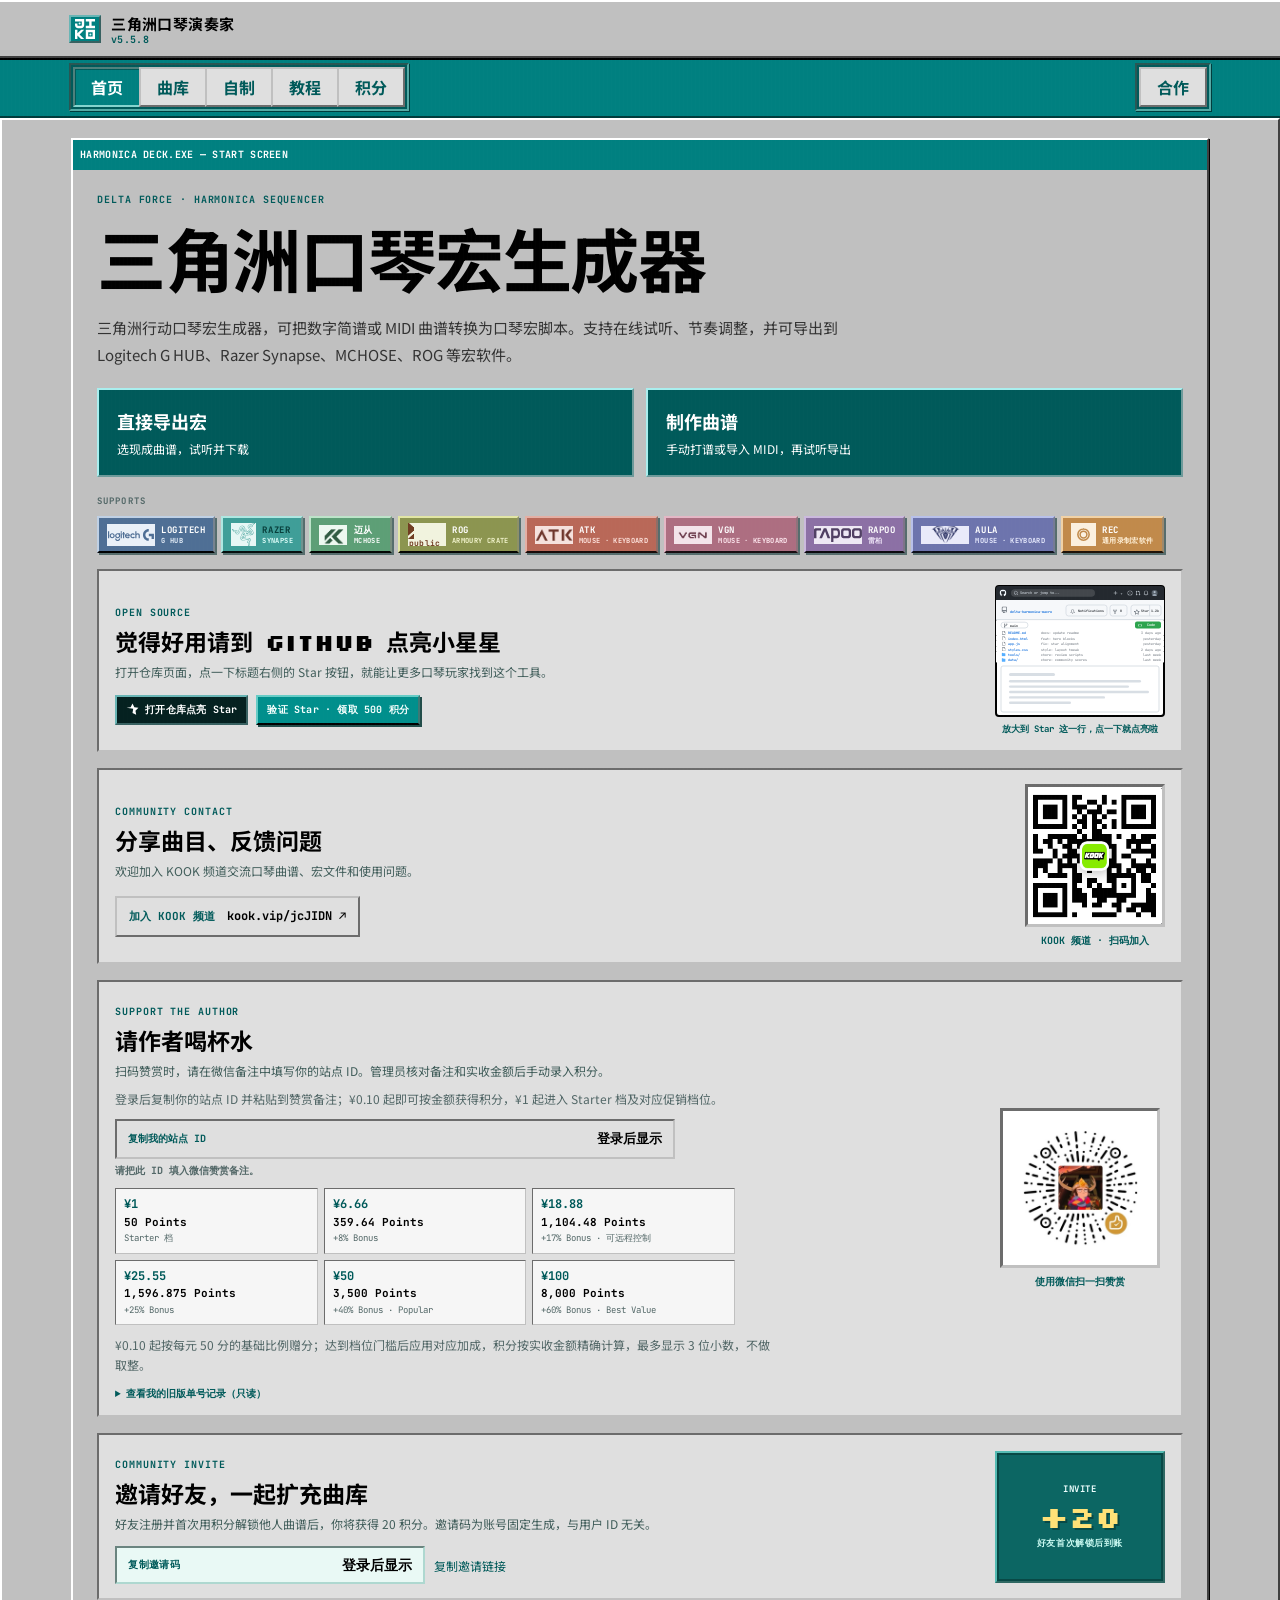
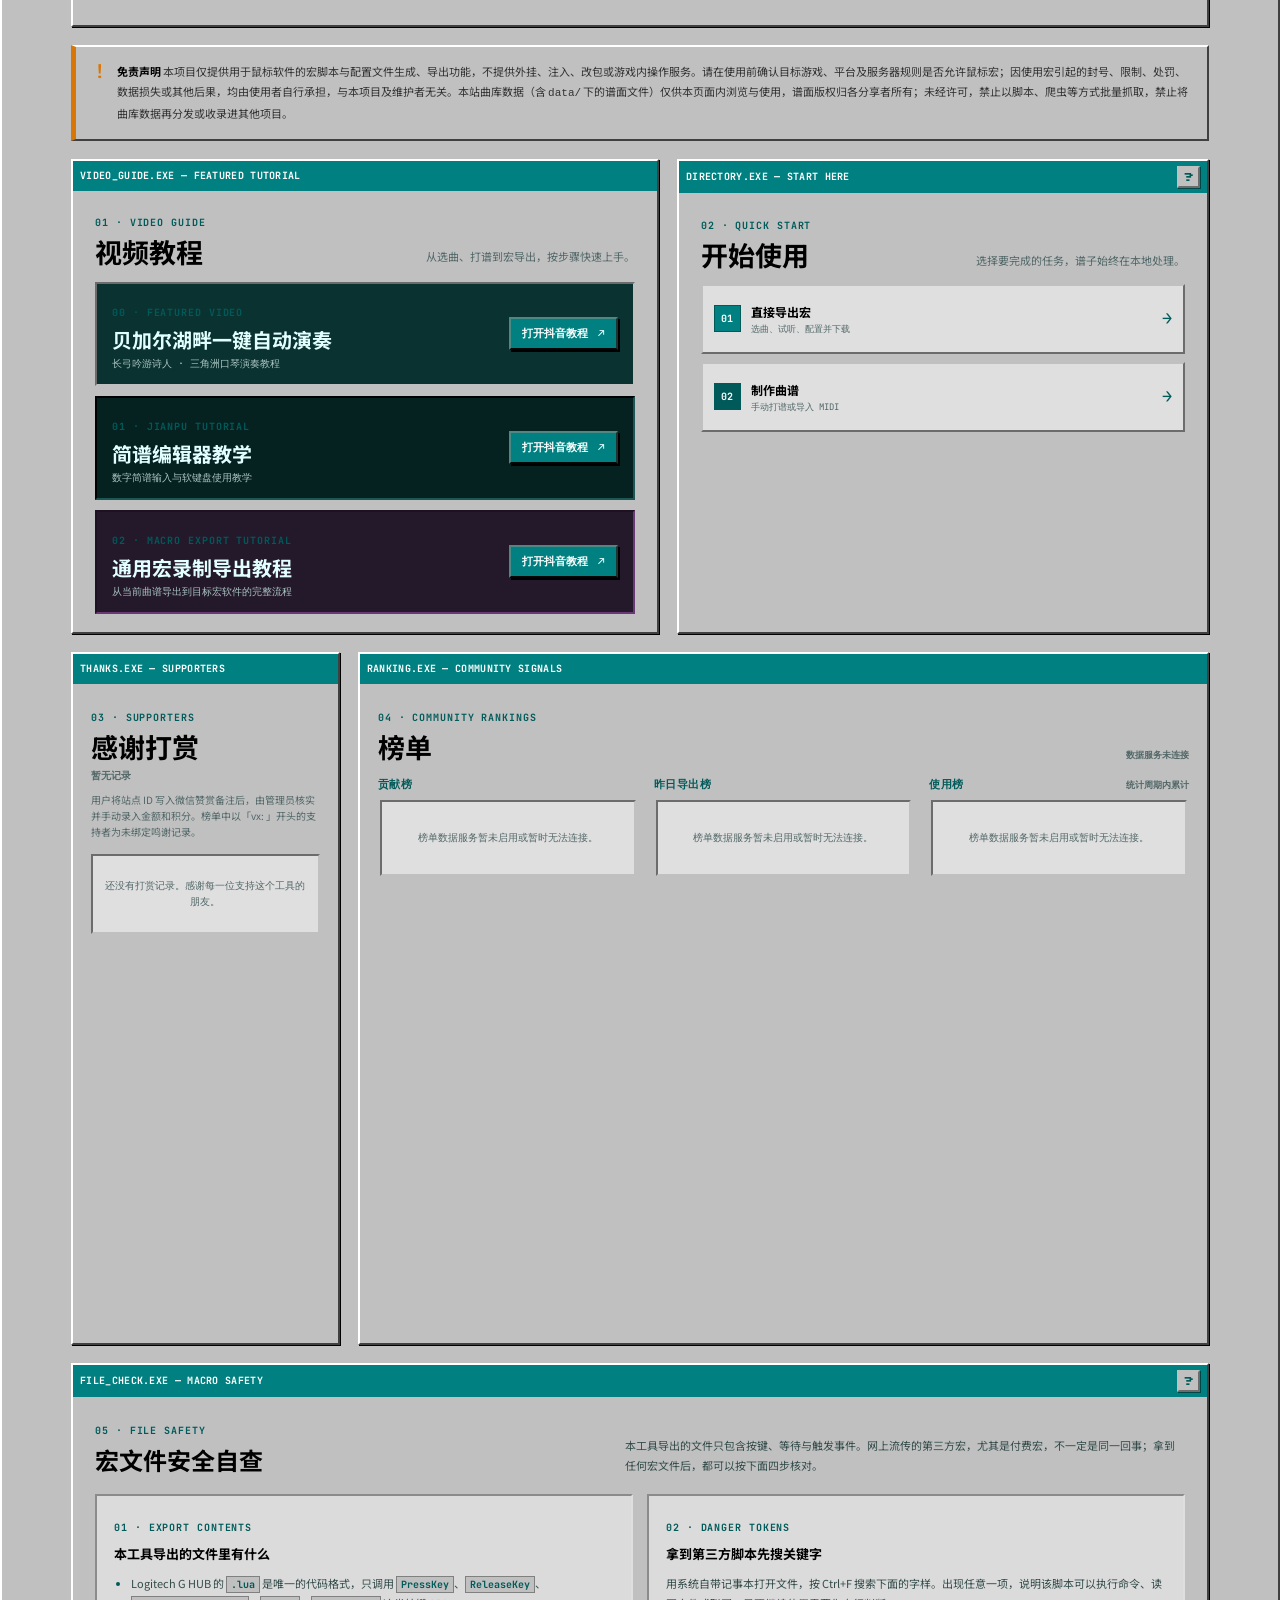
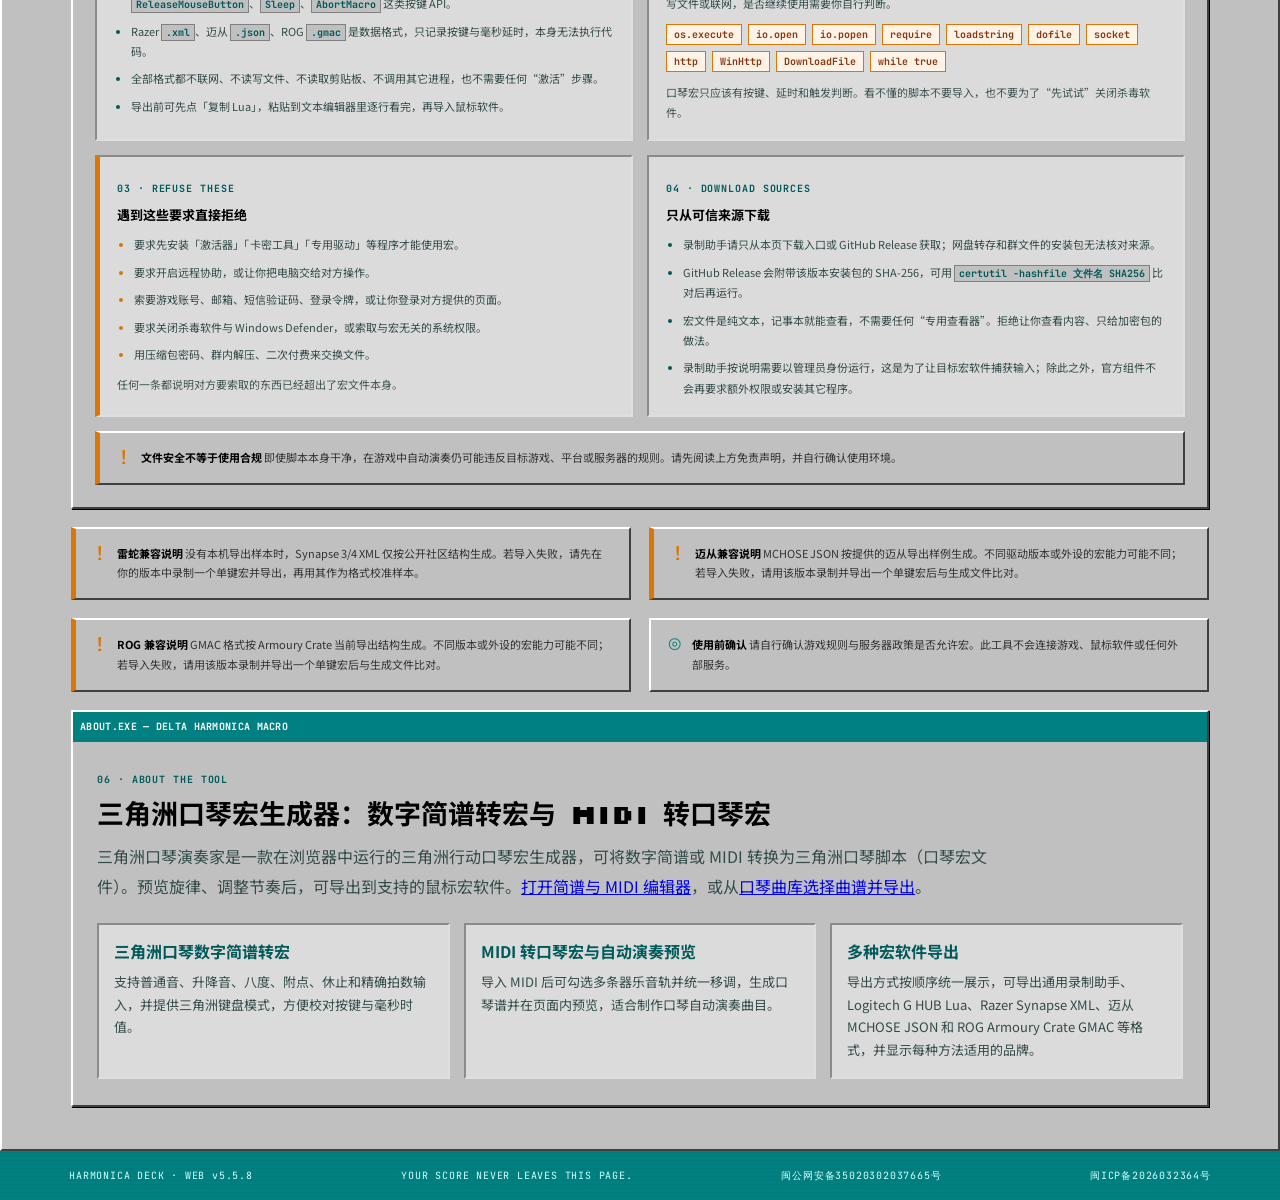
==== commit 1ecce77e: "feat(website): improve notation, points, and KOOK workflows" ====
--- a/index.html
+++ b/index.html
@@ -6,10 +6,10 @@
     <meta name="viewport" content="width=device-width, initial-scale=1.0" />
     <meta name="theme-color" content="#008080" />
     <title>三角洲行动口琴宏生成器｜简谱、MIDI 转宏</title>
-    <link rel="icon" href="./favicon.ico?v=5.4.0" sizes="any" />
-    <link rel="icon" type="image/svg+xml" href="./assets/favicon.svg?v=5.4.0" />
-    <link rel="icon" type="image/png" href="./favicon-32x32.png?v=5.4.0" sizes="32x32" />
-    <link rel="apple-touch-icon" href="./apple-touch-icon.png?v=5.4.0" />
+    <link rel="icon" href="./favicon.ico?v=5.5.8" sizes="any" />
+    <link rel="icon" type="image/svg+xml" href="./assets/favicon.svg?v=5.5.8" />
+    <link rel="icon" type="image/png" href="./favicon-32x32.png?v=5.5.8" sizes="32x32" />
+    <link rel="apple-touch-icon" href="./apple-touch-icon.png?v=5.5.8" />
     <meta name="description" content="在线制作三角洲行动口琴宏：支持数字简谱转宏、MIDI 转口琴宏、试听与多种鼠标宏格式导出。" />
     <meta name="robots" content="index,follow,max-image-preview:large" />
     <link rel="canonical" href="https://jiko-official.top/delta/" />
@@ -2740,7 +2740,7 @@
     <link rel="preconnect" href="https://fonts.gstatic.com" crossorigin />
     <link href="https://fonts.googleapis.com/css2?family=JetBrains+Mono:wght@400;700&family=Silkscreen:wght@400;700&family=Noto+Sans+SC:wght@400;500;700&display=swap" rel="stylesheet" />
     <!-- 修改前端文件后递增这个版本号，兼容 GitHub Pages 等无法配置响应头的静态托管。 -->
-    <link rel="stylesheet" href="./styles.css?v=5.4.0" />
+    <link rel="stylesheet" href="./styles.css?v=5.5.8" />
   </head>
   <body>
     <div class="noise" aria-hidden="true"></div>
@@ -2751,7 +2751,7 @@
         </a>
         <div class="brand-copy">
           <a class="brand-link" href="#top">三角洲口琴演奏家</a>
-          <button class="version-button" id="versionButton" type="button" aria-haspopup="dialog" aria-controls="changelogDialog" aria-label="查看网页版本与最近修改">v5.4.0</button>
+          <button class="version-button" id="versionButton" type="button" aria-haspopup="dialog" aria-controls="changelogDialog" aria-label="查看网页版本与最近修改">v5.5.8</button>
         </div>
       </div>
       <nav class="topbar-actions" aria-label="项目链接">
@@ -3003,10 +3003,10 @@
             <span class="index">COMMUNITY CONTACT</span>
             <h2 id="kookChannelTitle">分享曲目、反馈问题</h2>
             <p id="kookChannelDescription">欢迎加入 KOOK 频道交流口琴曲谱、宏文件和使用问题。</p>
-            <a class="kook-channel-link" href="https://kook.vip/jcJIDN" target="_blank" rel="noopener noreferrer"><span>加入 KOOK 频道</span><strong>kook.vip/jcJIDN ↗</strong></a>
+            <a class="kook-channel-link" data-kook-link href="https://kook.vip/jcJIDN" target="_blank" rel="noopener noreferrer"><span>加入 KOOK 频道</span><strong data-kook-link-label>kook.vip/jcJIDN ↗</strong></a>
           </div>
           <figure class="upload-qr hero-contact-qr">
-            <img src="./assets/kook-channel-qr.png" alt="加入 KOOK 频道的二维码" />
+            <img data-kook-qr src="./assets/kook-channel-qr.png?v=5.5.8" alt="加入 KOOK 频道的二维码" />
             <figcaption>KOOK 频道 · 扫码加入</figcaption>
           </figure>
         </section>
@@ -3014,11 +3014,14 @@
           <div class="hero-block-main">
             <span class="index">SUPPORT THE AUTHOR</span>
             <h2 id="supportTitle">请作者喝杯水</h2>
-            <p id="supportDescription">打赏用于网站维护。经后台确认的任意金额打赏可永久无限导出公共曲谱；请在赞赏留言里写上站点用户 ID 或邮箱，方便关联账号。</p>
-            <p class="support-attribution-note">打赏信息由作者手动维护，24小时内录入。如果超过24小时或打赏时没有提供账号信息请在群聊中联系作者。</p>
-            <button class="support-note-button" id="supportCopyButton" type="button" aria-label="复制赞赏备注格式">
-              <span>复制赞赏备注</span><strong id="supportNotePreview">站点ID：@你的ID</strong>
-            </button>
+            <p id="supportDescription">扫码赞赏时，请在微信备注中填写你的站点 ID。管理员核对备注和实收金额后手动录入积分。</p>
+            <p class="support-attribution-note">登录后复制你的站点 ID 并粘贴到赞赏备注；¥0.10 起即可按金额获得积分，¥1 起进入 Starter 档及对应促销档位。</p>
+            <div class="support-user-id-block"><button class="support-user-id-button" data-copy-support-user-id type="button"><span>复制我的站点 ID</span><strong data-support-user-id>登录后显示</strong></button><small data-support-id-status role="status" aria-live="polite">请把此 ID 填入微信赞赏备注。</small></div>
+            <div class="support-tier-grid" aria-label="打赏金额与积分档位">
+              <div><b>¥1</b><strong>50 Points</strong><small>Starter 档</small></div><div><b>¥6.66</b><strong>359.64 Points</strong><small>+8% Bonus</small></div><div><b>¥18.88</b><strong>1,104.48 Points</strong><small>+17% Bonus · 可远程控制</small></div><div><b>¥25.55</b><strong>1,596.875 Points</strong><small>+25% Bonus</small></div><div><b>¥50</b><strong>3,500 Points</strong><small>+40% Bonus · Popular</small></div><div><b>¥100</b><strong>8,000 Points</strong><small>+60% Bonus · Best Value</small></div>
+            </div>
+            <p class="support-attribution-note">¥0.10 起按每元 50 分的基础比例赠分；达到档位门槛后应用对应加成，积分按实收金额精确计算，最多显示 3 位小数，不做取整。</p>
+            <details class="support-legacy-submissions"><summary>查看我的旧版单号记录（只读）</summary><div class="support-submission-list" data-support-submission-list aria-live="polite"></div></details>
           </div>
           <figure class="upload-qr hero-contact-qr hero-support-qr">
             <img src="./assets/赞赏码.JPG" alt="微信赞赏码，扫码请作者喝杯水" />
@@ -3098,7 +3101,7 @@
               <div><span class="index" data-section-index="donations">03 · SUPPORTERS</span><h2 id="donationThanksTitle">感谢打赏</h2></div>
               <span class="donation-thanks-total" id="donationThanksTotal">等待数据</span>
             </div>
-            <p class="donation-thanks-note">打赏信息由作者手动维护，24小时内录入。如果超过24小时或打赏时没有提供账号信息请在群聊中联系作者。榜单中以「vx: 」开头的支持者未提供站点 ID。</p>
+            <p class="donation-thanks-note">用户将站点 ID 写入微信赞赏备注后，由管理员核实并手动录入金额和积分。榜单中以「vx: 」开头的支持者为未绑定鸣谢记录。</p>
             <div class="donation-thanks-list" id="donationThanksList">
               <div class="donation-stack" id="donationStack">
                 <div class="donation-track" id="donationTrack" role="list" aria-live="polite"></div>
@@ -3713,7 +3716,7 @@
               <div><span>网页版本</span><strong data-recording-helper-field="web">WEB v—</strong></div>
               <div><span>助手当前版本</span><strong data-recording-helper-field="helper">HELPER v—</strong></div>
             </div>
-            <p class="export-copy">适用于所有支持宏录制的软件：将当前曲谱导入宏录制助手，再由助手把整段键盘与鼠标变调输入录入目标宏软件。助手支持独立选择键盘方案与鼠标方案，并可直接发送内置测试输入验证当前搭配。</p>
+            <p class="export-copy">适用于所有支持宏录制的软件：将当前曲谱导入宏录制助手，再由助手把整段键盘与鼠标变调输入录入目标宏软件。助手支持独立选择键盘方案与鼠标方案，并可直接发送内置测试输入验证当前搭配。较长曲谱会先压缩导入数据，按提示再次点击导出即可。</p>
             <div class="export-actions"><button data-action="launch-independent-recorder" type="button">导出到宏录制助手</button><button id="recordingHelperHelpButton" type="button" aria-haspopup="dialog">如何下载使用？</button><a class="recording-helper-tutorial-link recording-helper-tutorial-link--compact" href="https://v.douyin.com/eptTXTGf5fs/" target="_blank" rel="noopener noreferrer" aria-label="打开通用宏录制导出教程抖音视频"><b aria-hidden="true">▶</b><span>教程</span><i aria-hidden="true">↗</i></a></div>
           </article>
           <article class="export-card manual-entry" data-export-method="manual-entry">
@@ -4004,7 +4007,7 @@
                 <div><span class="index" data-section-index="donations">03 · SUPPORTERS</span><h2 id="tutorialCopyDonationThanksTitle">感谢打赏</h2></div>
                 <span class="donation-thanks-total" id="tutorialCopyDonationThanksTotal">等待数据</span>
               </div>
-              <p class="donation-thanks-note">打赏信息由作者手动维护，24小时内录入。如果超过24小时或打赏时没有提供账号信息请在群聊中联系作者。榜单中以「vx: 」开头的支持者未提供站点 ID。</p>
+              <p class="donation-thanks-note">用户将站点 ID 写入微信赞赏备注后，由管理员核实并手动录入金额和积分。榜单中以「vx: 」开头的支持者为未绑定鸣谢记录。</p>
               <div class="donation-thanks-list" id="tutorialCopyDonationThanksList">
                 <div class="donation-stack" id="tutorialCopyDonationStack">
                   <div class="donation-track" id="tutorialCopyDonationTrack" role="list" aria-live="polite"></div>
@@ -4137,7 +4140,7 @@
           <div class="window-titlebar"><span>THANKS.EXE — SUPPORTERS</span></div>
           <div class="donation-thanks-body">
             <div class="donation-thanks-heading"><div><span class="index">SUPPORTERS</span><h2 id="pointsDonationThanksTitle">感谢打赏</h2></div><span class="donation-thanks-total" id="pointsDonationThanksTotal">等待数据</span></div>
-            <p class="donation-thanks-note">打赏信息由作者手动维护，24小时内录入。如果超过24小时或未提供账号信息请在群聊中联系作者。榜单中以「vx: 」开头的支持者未提供站点 ID。</p>
+            <p class="donation-thanks-note">用户将站点 ID 写入微信赞赏备注后，由管理员核实并手动录入金额和积分。榜单中以「vx: 」开头的支持者为未绑定鸣谢记录。</p>
             <div class="donation-thanks-list" id="pointsDonationThanksList"><div class="donation-stack" id="pointsDonationStack"><div class="donation-track" id="pointsDonationTrack" role="list" aria-live="polite"></div></div></div>
           </div>
         </section>
@@ -4146,12 +4149,13 @@
           <div class="points-tasks-heading"><span class="index">03 · EARN POINTS</span><h2 id="pointsTasksTitle">获取积分</h2><p>完成任务后，积分状态会随账号更新。</p></div>
           <div class="points-task-list" id="pointsTaskList">
             <section class="points-task-row panel points-task-row--github"><div class="window-titlebar"><span>01 / GITHUB STAR</span></div><div class="points-feature-content"><div class="points-task-copy"><b>GitHub Star</b><p>打开仓库页面，点亮标题右侧的 Star，完成账号验证后领取一次奖励。</p><span id="pointsTaskGithub">验证项目 Star 后领取 +500</span><div class="points-feature-actions"><a class="github-star-link" href="https://github.com/JikoSchnee/delta-harmonica-macro" target="_blank" rel="noopener noreferrer" aria-label="打开 GitHub 仓库点亮 Star"><svg viewBox="0 0 24 24" aria-hidden="true"><path d="M12 .9l3.4 6.9 7.6 1.1-5.5 5.4 1.3 7.6-6.8-3.6 1.3-7.6L1 8.9l7.6-1.1L12 .9z" /></svg><span>打开仓库点亮 Star</span></a><button class="text-button" data-points-task="github" type="button">验证 Star ↗</button></div></div><div class="points-star-demo" id="pointsStarDemo"></div></div></section>
-            <section class="points-task-row panel points-task-row--support"><div class="window-titlebar"><span>02 / SUPPORT</span></div><div class="points-feature-content"><div class="points-task-copy"><b>打赏支持</b><p>打赏经确认后，账号可永久无限导出。请在赞赏留言中写上站点用户 ID 或邮箱，方便关联账号。</p><span>任意金额经确认后永久无限导出</span><p>打赏信息由作者手动维护，24 小时内录入。超过 24 小时或未提供账号信息时，请在群聊中联系作者。</p><button class="support-note-button" id="pointsSupportCopyButton" type="button" aria-label="复制赞赏备注格式"><span>复制赞赏备注</span><strong id="pointsSupportNotePreview">站点ID：@你的ID</strong></button></div><figure class="upload-qr hero-contact-qr hero-support-qr"><img src="./assets/赞赏码.JPG" alt="微信赞赏码，扫码请作者喝杯水" /><figcaption>使用微信扫一扫赞赏</figcaption></figure></div></section>
+            <section class="points-task-row panel points-task-row--support"><div class="window-titlebar"><span>02 / SUPPORT</span></div><div class="points-feature-content"><div class="points-task-copy"><b>打赏支持，兑换积分</b><p>赞赏时在微信备注填写站点 ID。管理员核实备注和实收金额后手动录入。</p><div class="support-user-id-block"><button class="support-user-id-button" data-copy-support-user-id type="button"><span>复制我的站点 ID</span><strong data-support-user-id>登录后显示</strong></button><small data-support-id-status role="status" aria-live="polite">请把此 ID 填入微信赞赏备注。</small></div><div class="support-tier-grid" aria-label="打赏金额与积分档位"><div><b>¥1</b><strong>50 Points</strong><small>Starter 档</small></div><div><b>¥6.66</b><strong>359.64 Points</strong><small>+8% Bonus</small></div><div><b>¥18.88</b><strong>1,104.48 Points</strong><small>+17% Bonus · 可远程控制</small></div><div><b>¥25.55</b><strong>1,596.875 Points</strong><small>+25% Bonus</small></div><div><b>¥50</b><strong>3,500 Points</strong><small>+40% Bonus · Popular</small></div><div><b>¥100</b><strong>8,000 Points</strong><small>+60% Bonus · Best Value</small></div></div><small>¥0.10 起按每元 50 分的基础比例赠分；达到档位门槛后应用对应加成，积分按实收金额精确计算，最多显示 3 位小数，不做取整。</small><details class="support-legacy-submissions"><summary>查看我的旧版单号记录（只读）</summary><div class="support-submission-list" data-support-submission-list aria-live="polite"></div></details></div><figure class="upload-qr hero-contact-qr hero-support-qr"><img src="./assets/赞赏码.JPG" alt="微信赞赏码，扫码请作者喝杯水" /><figcaption>使用微信扫一扫赞赏</figcaption></figure></div></section>
             <section class="points-task-row panel points-task-row--registration"><div class="window-titlebar"><span>03 / REGISTRATION</span></div><div class="points-task-copy"><b>注册账号</b><p>创建账号后自动获得首次奖励。</p><span id="pointsTaskRegistration">完成注册后领取 +30</span></div><div class="points-task-action"><button class="text-button" data-points-task="register" type="button">登录 / 注册</button></div></section>
             <section class="points-task-row panel points-task-row--daily"><div class="window-titlebar"><span>04 / DAILY LOGIN</span></div><div class="points-task-copy"><b>每日登录</b><p>每天首次登录自动发放，无需手动签到。</p><span id="pointsTaskDailyLogin">每天首次登录领取 +20</span></div><div class="points-task-action"><span class="points-task-static" id="pointsTaskDailyLoginStatus">登录后自动领取</span></div></section>
             <section class="points-task-row panel points-task-row--invite"><div class="window-titlebar"><span>05 / INVITE FRIENDS</span></div><div class="points-task-copy"><b>邀请注册</b><p>好友注册并首次用积分解锁他人曲谱后到账。</p><span>每位好友完成首次解锁后 +20</span><code id="pointsInviteCode">登录后显示邀请码</code></div><div class="points-task-action"><button class="text-button" data-points-task="invite" type="button">复制邀请链接</button></div></section>
             <section class="points-task-row panel points-task-row--upload"><div class="window-titlebar"><span>06 / FIRST UPLOAD</span></div><div class="points-task-copy"><b>首次投稿</b><p>完成曲谱制作并成功发布到社区曲库。</p><span id="pointsTaskUpload">成功发布一首谱子后领取 +50</span></div><div class="points-task-action"><button class="text-button" data-points-task="upload" type="button">前往自制 ↗</button></div></section>
             <section class="points-task-row panel points-task-row--author"><div class="window-titlebar"><span>07 / COMMUNITY USE</span></div><div class="points-task-copy"><b>作品被使用</b><p>不同用户首次解锁你的作品时自动累计。</p><span id="pointsTaskAuthor">每次有效解锁 +1</span></div><div class="points-task-action"><span class="points-task-static">自动累计</span></div></section>
+            <section class="points-task-row panel points-task-row--streamer-code" aria-labelledby="pointsRewardCodeTitle"><div class="window-titlebar"><span>KOOK / COMMUNITY REWARDS</span></div><div class="points-task-copy"><b id="pointsRewardCodeTitle">KOOK 与限时活动兑换码</b><p>加入 KOOK 频道，查看永久兑换码，首次兑换可得 20 积分。频道还会在用户里程碑等活动中发放限时码，积分和期限以公告为准。</p><span>每个账号每个码限兑一次 · 不占主播额度</span><a class="text-button" data-kook-link href="https://kook.vip/jcJIDN" target="_blank" rel="noopener noreferrer">加入 KOOK 领码 ↗</a></div><form id="rewardCodeRedeemForm" class="cooperate-redeem-form"><label>活动 / KOOK 兑换码<input name="code" required maxlength="18" autocomplete="off" autocapitalize="characters" spellcheck="false" placeholder="输入频道内公布的兑换码" /></label><button class="text-button" type="submit">兑换积分</button><span id="rewardCodeRedeemStatus" role="status" aria-live="polite"></span></form></section>
             <section class="points-task-row panel points-task-row--streamer-code" aria-labelledby="pointsTaskStreamerCodeTitle"><div class="window-titlebar"><span>08 / STREAMER CODE</span></div><div class="points-task-copy"><b id="pointsTaskStreamerCodeTitle">使用主播兑换码</b><p>每周期最多兑换三位不同主播的码；同一主播每周期只能兑换一次，每次获得 20 积分。</p><span id="cooperateRedeemQuota">本周期最多兑换 3 位主播</span></div><form id="cooperateRedeemForm" class="cooperate-redeem-form"><label>主播兑换码<input name="code" required inputmode="text" maxlength="8" autocomplete="off" placeholder="8 位兑换码" /></label><button class="text-button" type="submit">兑换 +20 积分</button><span id="cooperateRedeemStatus" role="status" aria-live="polite"></span></form></section>
           </div>
           <p class="auth-status" id="pointsTaskStatus" role="status" aria-live="polite" hidden></p>
@@ -4206,7 +4210,7 @@
       </section>
     </main>
     </div>
-    <footer><span>HARMONICA DECK · WEB v5.4.0</span><span>YOUR SCORE NEVER LEAVES THIS PAGE.</span><span>闽公网安备35020302037665号</span><span>闽ICP备2026032364号</span></footer>
+    <footer><span>HARMONICA DECK · WEB v5.5.8</span><span>YOUR SCORE NEVER LEAVES THIS PAGE.</span><span>闽公网安备35020302037665号</span><span>闽ICP备2026032364号</span></footer>
     <dialog class="usage-notice-dialog" id="usageNoticeDialog" aria-labelledby="usageNoticeTitle" aria-describedby="usageNoticeIntro">
       <form class="usage-notice-form" method="dialog">
         <div class="window-titlebar"><span>USAGE_NOTICE.EXE — READ BEFORE USE</span></div>
@@ -4241,7 +4245,7 @@
         <div class="window-titlebar"><span>VERSION_CONTROL.EXE — CHANGELOG</span><button class="dialog-close" id="changelogClose" type="button" aria-label="关闭最近修改窗口">×</button></div>
         <div class="changelog-body">
           <div class="changelog-heading">
-            <div><span class="index">WEB RELEASE · v5.4.0</span><h2 id="changelogTitle">最近修改</h2></div>
+            <div><span class="index">WEB RELEASE · v5.5.8</span><h2 id="changelogTitle">最近修改</h2></div>
             <span class="changelog-live-status" id="changelogStatus" role="status" aria-live="polite">等待版本信息</span>
           </div>
           <p class="changelog-description" id="changelogDescription">以下内容来自当前版本 version.json 的发布说明。</p>
@@ -4260,7 +4264,7 @@
           <span class="index">UPDATE AVAILABLE</span>
           <div class="update-dialog-heading"><div><h2 id="updateDialogTitle">发现新版本</h2><p id="updateDialogVersion">WEB v—</p></div><span class="update-dialog-badge">READY</span></div>
           <p class="update-dialog-description" id="updateDialogDescription">网页有新的功能和修复，建议刷新后继续使用。</p>
-          <div class="update-version-compare"><span>当前版本 <b>v5.4.0</b></span><i aria-hidden="true">→</i><span>最新版本 <b id="updateDialogLatestVersion">v—</b></span></div>
+          <div class="update-version-compare"><span>当前版本 <b>v5.5.8</b></span><i aria-hidden="true">→</i><span>最新版本 <b id="updateDialogLatestVersion">v—</b></span></div>
           <div class="update-changes-panel"><span class="update-changes-label">更新内容</span><ul id="updateDialogChanges"></ul></div>
           <p class="update-dialog-note">选择「稍后手动刷新」可继续编辑；之后可通过浏览器刷新页面获取新版本。</p>
           <div class="dialog-actions update-dialog-actions"><button class="text-button" id="updateLaterButton" value="cancel" type="submit">稍后手动刷新</button><button class="primary-button" id="updateRefreshButton" type="button"><span>立即刷新</span><b>↻</b></button></div>
@@ -4316,7 +4320,7 @@
           <section class="recording-helper-downloads recording-helper-independent" aria-label="独立录制助手下载">
             <p>宏录制助手（Windows 64 位）· <span id="recordingHelperDownloadVersion">HELPER v—</span></p>
             <a class="helper-download-link" id="recorderProtocolTestLink" hidden><span>测试唤起助手</span><b>↗</b></a>
-            <a class="helper-download-link" href="./recording-helper/package/Install.cmd?v=5.4.0" download="Install.cmd"><span>下载协议修复脚本</span><b>↓</b></a>
+            <a class="helper-download-link" href="./recording-helper/package/Install.cmd?v=5.5.8" download="Install.cmd"><span>下载协议修复脚本</span><b>↓</b></a>
             <a class="helper-download-link" data-recording-helper-download="github" target="_blank" rel="noopener noreferrer"><span>GitHub 下载（推荐）</span><b>↗</b></a>
             <a class="helper-download-link" data-recording-helper-download="server" download><span>服务器下载（备用）</span><b>↓</b></a>
             <button class="helper-download-link" id="recordingHelperKookButton" type="button" aria-haspopup="dialog" aria-controls="kookChannelDialog"><span>进 KOOK 频道下载</span><b>↗</b></button>
@@ -4332,8 +4336,8 @@
           <span class="index">COMMUNITY · DOWNLOAD</span>
           <h2 id="kookChannelDialogTitle">加入 KOOK 频道</h2>
           <p id="kookChannelDialogDescription">打开频道链接或扫码，获取录制助手并交流使用问题。</p>
-          <a class="kook-channel-link" href="https://kook.vip/jcJIDN" target="_blank" rel="noopener noreferrer"><span>打开 KOOK 频道</span><strong>kook.vip/jcJIDN ↗</strong></a>
-          <figure class="upload-qr kook-channel-dialog-qr"><img src="./assets/kook-channel-qr.png" alt="加入 KOOK 频道的二维码" /><figcaption>KOOK 频道 · 扫码加入</figcaption></figure>
+          <a class="kook-channel-link" data-kook-link href="https://kook.vip/jcJIDN" target="_blank" rel="noopener noreferrer"><span>打开 KOOK 频道</span><strong data-kook-link-label>kook.vip/jcJIDN ↗</strong></a>
+          <figure class="upload-qr kook-channel-dialog-qr"><img data-kook-qr src="./assets/kook-channel-qr.png?v=5.5.8" alt="加入 KOOK 频道的二维码" /><figcaption>KOOK 频道 · 扫码加入</figcaption></figure>
           <div class="dialog-actions"><button class="text-button" value="cancel" type="submit">关闭</button></div>
         </div>
       </form>
@@ -4509,7 +4513,7 @@
           <h2 id="pointsNoticeTitle">曲谱导出改用积分制</h2>
           <p id="pointsNoticeIntro">这个项目由个人维护。服务器、带宽和曲库维护都需要持续投入；随着作品和使用者增加，希望通过积分让免费体验与社区贡献能够长期并存。</p>
           <p>每个账号已经获得 <b>30 积分</b>；每天首次登录还会自动获得 <b>20 积分</b>。公共曲库里他人的曲谱首次导出消耗 <b>10 积分</b>，之后这首谱可以永久重复导出；自己的谱、原创和本地导入仍可免费导出。</p>
-          <p>邀请好友注册并首次解锁，可获得 20 积分；首次投稿获得 50 积分；自己的作品每被一位不同用户首次解锁，即可获得 1 积分（即时到账）。已确认打赏的账号享有永久无限导出。</p>
+          <p>邀请好友注册并首次解锁，可获得 20 积分；首次投稿获得 50 积分；自己的作品每被一位不同用户首次解锁，即可获得 1 积分（即时到账）。打赏基础比例为每元 50 分，并按金额档位提供加成。</p>
           <p>如果你愿意支持这个持续免费的项目，欢迎在 <a href="https://github.com/JikoSchnee/delta-harmonica-macro" target="_blank" rel="noopener noreferrer">GitHub 为项目点 Star</a>。绑定 GitHub 并验证 Star 后，账号可领取 <b>500 积分</b>。感谢你帮助更多人发现和使用它。</p>
           <div class="dialog-actions"><button class="primary-button" id="pointsNoticeConfirm" type="button"><span>我知道了</span><b>✓</b></button></div>
         </div>
@@ -4531,7 +4535,22 @@
     </dialog>
     <dialog class="jianpu-preview-dialog" id="jianpuPreviewDialog" aria-labelledby="jianpuPreviewTitle" aria-describedby="jianpuPreviewMeta">
       <form method="dialog" class="jianpu-preview-form">
-        <div class="window-titlebar"><span>JIANPU SCORE — PREVIEW & EXPORT</span><button class="dialog-close" value="cancel" type="submit" aria-label="关闭简谱预览">×</button></div>
+        <div class="window-titlebar">
+          <span>JIANPU SCORE — PREVIEW & EXPORT</span>
+          <div class="jianpu-performance-window-actions">
+            <button class="text-button jianpu-performance-settings-toggle" id="jianpuPerformanceSettingsToggle" type="button" aria-expanded="false" aria-controls="jianpuPerformanceSettings" hidden>⚙ 设置</button>
+            <button class="dialog-close" value="cancel" type="submit" aria-label="关闭简谱预览">×</button>
+          </div>
+        </div>
+        <section class="jianpu-performance-settings" id="jianpuPerformanceSettings" aria-label="演奏模式设置" hidden>
+          <label for="jianpuPerformanceNoteSize">音符大小 <output id="jianpuPerformanceNoteSizeValue" for="jianpuPerformanceNoteSize">100%</output></label>
+          <input id="jianpuPerformanceNoteSize" type="range" min="60" max="160" step="5" value="100">
+          <label for="jianpuPerformanceCellWidth">时值格宽 <output id="jianpuPerformanceCellWidthValue" for="jianpuPerformanceCellWidth">12 px</output></label>
+          <input id="jianpuPerformanceCellWidth" type="range" min="4" max="64" step="1" value="12">
+          <label for="jianpuPerformanceLineWidth">谱行宽度 <output id="jianpuPerformanceLineWidthValue" for="jianpuPerformanceLineWidth">100%</output></label>
+          <input id="jianpuPerformanceLineWidth" type="range" min="30" max="100" step="5" value="100">
+          <label class="jianpu-performance-follow-setting" for="jianpuPerformanceFollowPointer"><input id="jianpuPerformanceFollowPointer" type="checkbox"> 跟随指针，平滑居中</label>
+        </section>
         <div class="jianpu-preview-body">
           <span class="index">NUMBERED NOTATION · PNG EXPORT</span>
           <h2 id="jianpuPreviewTitle">简谱预览</h2>
@@ -4653,8 +4672,8 @@
           </div>
           <section class="upload-method-panel" id="uploadPanelKook" data-upload-panel="kook" role="tabpanel" aria-labelledby="uploadMethodKook">
             <p>加入 KOOK 频道，把导出的 <code>.deltamusic</code> 文件发送给维护者审核入库。</p>
-            <a class="kook-channel-link" href="https://kook.vip/jcJIDN" target="_blank" rel="noopener noreferrer"><span>打开 KOOK 频道</span><strong>kook.vip/jcJIDN ↗</strong></a>
-            <figure class="upload-qr kook-upload-qr"><img src="./assets/kook-channel-qr.png" alt="加入 KOOK 频道的二维码" /><figcaption>KOOK 频道 · 扫码加入</figcaption></figure>
+            <a class="kook-channel-link" data-kook-link href="https://kook.vip/jcJIDN" target="_blank" rel="noopener noreferrer"><span>打开 KOOK 频道</span><strong data-kook-link-label>kook.vip/jcJIDN ↗</strong></a>
+            <figure class="upload-qr kook-upload-qr"><img data-kook-qr src="./assets/kook-channel-qr.png?v=5.5.8" alt="加入 KOOK 频道的二维码" /><figcaption>KOOK 频道 · 扫码加入</figcaption></figure>
           </section>
           <section class="upload-method-panel" id="uploadPanelGithub" data-upload-panel="github" role="tabpanel" aria-labelledby="uploadMethodGithub" hidden>
             <p>先下载 <code>.deltamusic</code> 文件，再 Fork 项目，把文件上传到 <code>data/community-scores/</code> 并创建 Pull Request。合并前不会出现在公共曲库。</p>
@@ -4689,7 +4708,7 @@
       </section>
     </div>
     <dialog class="toast" id="toast" role="status" aria-live="polite"></dialog>
-    <script src="./data/community-songs.js?v=5.4.0"></script>
-    <script src="./app.js?v=5.4.0"></script>
+    <script src="./data/community-songs.js?v=5.5.8"></script>
+    <script src="./app.js?v=5.5.8"></script>
   </body>
 </html>
--- a/styles.css
+++ b/styles.css
@@ -403,6 +403,26 @@
 .support-note-button:active { border-style: inset; transform: translateY(1px); }
 .support-note-button span { font: 700 10px/1.2 var(--mono); }
 .support-note-button strong { color: var(--black); font: 700 15px/1 var(--mono); letter-spacing: .04em; }
+.support-user-id-block { display: grid; justify-items: start; gap: 5px; max-width: 560px; margin: 10px 0; }
+.support-user-id-button { display: flex; align-items: center; justify-content: space-between; gap: 14px; width: 100%; min-height: 40px; padding: 8px 11px; color: var(--teal-dark); background: var(--surface-light); border: 2px inset var(--surface); text-align: left; cursor: pointer; }
+.support-user-id-button:hover { color: var(--black); background: #d2e8e8; }
+.support-user-id-button span, .support-user-id-block > small { font: 700 10px/1.4 var(--mono); }
+.support-user-id-button strong { color: var(--black); font: 700 13px/1.4 var(--mono); overflow-wrap: anywhere; }
+.support-user-id-block > small { color: #526767; }
+.support-tier-grid { display: grid; grid-template-columns: repeat(3, minmax(0, 1fr)); gap: 6px; max-width: 620px; margin: 10px 0; }
+.support-tier-grid > div { display: grid; align-content: start; gap: 3px; min-width: 0; padding: 8px; color: var(--teal-dark); background: rgba(255,255,255,.72); border: 1px inset var(--surface); }
+.support-tier-grid b { font: 700 12px/1.2 var(--mono); }
+.support-tier-grid strong { color: var(--black); font: 700 11px/1.35 var(--mono); }
+.support-tier-grid small { color: #526767; font: 9px/1.35 var(--mono); }
+.support-legacy-submissions { max-width: 560px; margin-top: 10px; }
+.support-legacy-submissions summary { color: var(--teal-dark); cursor: pointer; font: 700 10px/1.5 var(--mono); }
+.support-legacy-submissions .support-submission-list { margin-top: 7px; }
+.support-submission-list { display: grid; gap: 6px; max-width: 560px; margin-top: 9px; }
+.support-submission-row { padding: 8px 10px; background: rgba(255, 255, 255, .55); border: 1px inset var(--surface); overflow-wrap: anywhere; }
+.support-submission-row span { display: grid; gap: 4px; }
+.support-submission-row b { color: var(--black); font: 700 11px/1.4 var(--mono); }
+.support-submission-row small, .support-submission-empty { color: #526767; font: 10px/1.5 var(--mono); }
+.support-submission-empty { margin: 0 !important; }
 .invite-actions { display: flex; align-items: center; flex-wrap: wrap; gap: 9px; margin-top: 12px; }
 .invite-copy-button { display: inline-flex; min-width: min(100%, 310px); align-items: center; justify-content: space-between; gap: 14px; padding: 10px 11px; color: var(--teal-dark); background: #e9f9f5; border: 2px inset #aed8d0; text-align: left; }
 .invite-copy-button:hover { color: #062b29; background: #d2f1e9; }
@@ -854,8 +874,8 @@
 .points-page .points-task-row--streamer-code .cooperate-redeem-form label { display: grid; gap: 6px; color: #a6d2cf; font: 700 10px/1.4 var(--mono); }
 .points-page .points-task-row--streamer-code .cooperate-redeem-form input { width: 100%; min-width: 0; box-sizing: border-box; padding: 9px; color: var(--screen-text); background: var(--screen); border: 2px inset var(--surface); font: 12px/1.5 var(--body); }
 .points-page .points-task-row--streamer-code .cooperate-redeem-form input:focus { outline: 2px solid #42b6ad; outline-offset: 1px; }
-.points-page .points-task-row--streamer-code #cooperateRedeemStatus { grid-column: 1 / -1; color: #abc5c2; font: 10px/1.5 var(--mono); }
-.points-page .points-task-row--streamer-code #cooperateRedeemStatus.is-error { color: #ff8b8b; }
+.points-page .points-task-row--streamer-code :is(#cooperateRedeemStatus, #rewardCodeRedeemStatus) { grid-column: 1 / -1; color: #abc5c2; font: 10px/1.5 var(--mono); }
+.points-page .points-task-row--streamer-code :is(#cooperateRedeemStatus, #rewardCodeRedeemStatus).is-error { color: #ff8b8b; }
 .points-feature-content { display: grid; grid-template-columns: minmax(0, 1fr) minmax(180px, 32%); align-items: center; gap: 20px; min-width: 0; }
 .points-feature-actions { display: flex; flex-wrap: wrap; align-items: center; gap: 10px; margin-top: 7px; }
 .points-feature-actions .github-star-link { max-width: 100%; white-space: normal; }
@@ -863,7 +883,17 @@
 .points-star-demo .hero-star-demo { display: grid; justify-items: center; gap: 6px; margin: 0; }
 .points-star-demo .gh-demo { width: min(100%, 250px); }
 .points-page .points-task-row--support .points-task-copy { align-self: start; }
-.points-page .points-task-row--support .support-note-button { max-width: 390px; margin-top: 6px; }
+.points-page .points-task-row--support .support-user-id-button { color: #a6d2cf; background: #102b2a; border-color: #517b77; }
+.points-page .points-task-row--support .support-user-id-button:hover { color: #f1f7f6; background: #17483f; }
+.points-page .points-task-row--support .support-user-id-button strong { color: #f1f7f6; }
+.points-page .points-task-row--support .support-user-id-block > small { color: #abc5c2; }
+.points-page .points-task-row--support .support-tier-grid > div { color: #c4e9e5; background: rgba(10,27,27,.75); border-color: #517b77; }
+.points-page .points-task-row--support .support-tier-grid strong { color: #f1f7f6; }
+.points-page .points-task-row--support .support-tier-grid small { color: #abc5c2; }
+.points-page .points-task-row--support .support-legacy-submissions summary { color: #dfb9eb; }
+.points-page .points-task-row--support .support-submission-row { background: rgba(10, 27, 27, .75); border-color: #517b77; }
+.points-page .points-task-row--support .support-submission-row b { color: #f1f7f6; }
+.points-page .points-task-row--support .support-submission-row small, .points-page .points-task-row--support .support-submission-empty { color: #abc5c2; }
 .points-page .points-task-row--support .hero-support-qr { justify-self: center; margin: 0; }
 .points-page .points-task-row--support .hero-support-qr img { max-width: 170px; aspect-ratio: 1 / 1; }
 .points-page .points-task-row--support .hero-support-qr figcaption { color: #dfb9eb; }
@@ -877,6 +907,7 @@
   .points-page .points-task-row--streamer-code .cooperate-redeem-form { grid-template-columns: 1fr; }
 }
 @media (max-width: 590px) {
+  .support-tier-grid { grid-template-columns: repeat(2, minmax(0, 1fr)); }
   .points-media, .points-summary { padding-right: 14px; padding-left: 14px; }
   .points-media > .window-titlebar, .points-summary > .window-titlebar { margin-right: -14px; margin-left: -14px; }
   .points-media-stage { grid-template-columns: minmax(0, 1fr) 150px; }
@@ -1529,16 +1560,19 @@
 .donation-thanks-heading h2 { margin: 8px 0 0; color: var(--black); font: 700 27px/1 var(--pixel); white-space: nowrap; }
 .donation-thanks-total { flex: 0 0 auto; color: #526767; font: 700 10px/1.4 var(--mono); text-align: left; }
 .donation-thanks-note { margin: 9px 0 0; color: #526767; font-size: 10px; line-height: 1.6; }
+/* 10 supporter rows at 36px each plus 9 inter-row gaps at 7px. */
 .donation-thanks-list { position: relative; flex: 1 1 0; min-height: 150px; margin-top: 14px; overflow: hidden; }
+#donations .donation-thanks-list { height: 423px; min-height: 0; flex: 0 0 auto; }
 .donation-stack { display: grid; gap: 7px; }
 .donation-track { display: grid; gap: 7px; }
+#donations .donation-thanks-row { height: 36px; }
 .donation-thanks-row { display: flex; align-items: center; justify-content: space-between; gap: 8px; min-width: 0; padding: 8px 9px; color: var(--black); background: var(--surface-light); border: 2px inset var(--surface); font: 700 11px/1.35 var(--mono); }
 .donation-thanks-name { min-width: 0; overflow: hidden; text-overflow: ellipsis; white-space: nowrap; }
 .donation-thanks-amount { flex: 0 0 auto; color: #526767; font: 700 10px/1.35 var(--mono); }
 .donation-thanks-empty { margin: 0; padding: 22px 10px; color: #526767; background: var(--surface-light); border: 2px inset var(--surface); font: 10px/1.6 var(--mono); text-align: center; }
 .donation-stack.is-scrolling { animation: donationScroll var(--donation-scroll-duration, 40s) linear infinite; }
 .donation-thanks-list:hover .donation-stack.is-scrolling { animation-play-state: paused; }
-@keyframes donationScroll { from { transform: translateY(0); } to { transform: translateY(var(--donation-scroll-distance, -50%)); } }
+@keyframes donationScroll { from { transform: translateY(var(--donation-scroll-start, 0px)); } to { transform: translateY(calc(var(--donation-scroll-start, 0px) + var(--donation-scroll-distance, -50%))); } }
 .tutorial-deck { min-width: 0; padding: 0 22px 18px; animation: rise .42s .02s ease both; }
 .tutorial-deck > .window-titlebar { margin: 0 -22px 16px; }
 .tutorial-deck > .tutorial-heading { margin-bottom: 16px; }
@@ -1562,11 +1596,12 @@
 .public-ranking-block { display: flex; min-width: 0; min-height: 0; flex-direction: column; }
 .public-ranking-heading { display: flex; align-items: baseline; justify-content: space-between; gap: 8px; margin: 0 0 7px; color: var(--teal-dark); font: 700 11px/1.2 var(--mono); letter-spacing: .05em; }
 .public-ranking-heading-note { color: #526767; font: 700 9px/1.2 var(--mono); letter-spacing: 0; }
-.public-ranking-list { display: grid; align-content: start; gap: 5px; height: 292px; min-height: 0; overflow: auto; padding: 2px; }
+/* 10 × 48px rows + 9 × 5px gaps + 4px vertical list padding. */
+.public-ranking-list { display: grid; align-content: start; gap: 5px; height: 529px; min-height: 0; overflow: auto; padding: 2px; }
 .public-ranking-list::-webkit-scrollbar { width: 9px; }
 .public-ranking-list::-webkit-scrollbar-track { background: var(--surface-light); }
 .public-ranking-list::-webkit-scrollbar-thumb { background: var(--teal); border: 2px solid var(--surface-light); }
-.public-ranking-row { display: grid; grid-template-columns: 28px minmax(0, 1fr) auto; align-items: center; gap: 8px; min-width: 0; padding: 8px 7px; color: var(--black); background: var(--surface-light); border: 2px inset var(--surface); text-align: left; }
+.public-ranking-row { display: grid; grid-template-columns: 28px minmax(0, 1fr) auto; align-items: center; gap: 8px; height: 48px; min-width: 0; padding: 6px 7px; color: var(--black); background: var(--surface-light); border: 2px inset var(--surface); text-align: left; }
 .public-ranking-row--song { width: 100%; cursor: pointer; }
 .public-ranking-row--user { width: 100%; cursor: pointer; }
 .public-ranking-row--user:hover, .public-ranking-row--user:focus-visible { color: var(--white); background: var(--teal-dark); border-color: #5da5a0; border-bottom-color: #012e2c; outline: 0; }
@@ -2289,3 +2324,43 @@
   .jianpu-preview-playback { grid-template-columns: 1fr; }
   .jianpu-preview-transport { justify-content: flex-start; }
 }
+.jianpu-preview-dialog.performance-fullscreen {
+  position: fixed;
+  inset: 0;
+  width: 100vw;
+  height: 100dvh;
+  max-width: none;
+  max-height: none;
+  margin: 0;
+  padding: 0;
+  overflow: hidden;
+  border: 0;
+  box-shadow: none;
+}
+.performance-fullscreen .jianpu-preview-form { position: relative; display: flex; flex-direction: column; width: 100%; height: 100%; }
+.performance-fullscreen .jianpu-preview-form > .window-titlebar { flex: 0 0 auto; }
+.performance-fullscreen .jianpu-preview-body { display: flex; flex: 1 1 auto; flex-direction: column; gap: 10px; min-height: 0; padding: 12px; }
+.performance-fullscreen .jianpu-preview-body > :not(.jianpu-preview-playback):not(.jianpu-preview-scroll) { display: none !important; }
+.performance-fullscreen .jianpu-preview-scroll.performance-mode { display: flex; flex: 1 1 auto; align-items: center; justify-content: center; width: 100%; height: 1px; min-height: 0; max-width: 100%; padding: 8px; overflow: auto; }
+.performance-fullscreen .jianpu-preview-measures { width: max-content; height: 100%; }
+.performance-fullscreen .jianpu-score-svg { width: auto; height: auto; max-width: none; }
+.performance-fullscreen .jianpu-preview-scroll.follow-pointer { justify-content: flex-start; }
+.performance-fullscreen .jianpu-preview-scroll.follow-pointer .jianpu-preview-measures { display: flex; }
+.performance-fullscreen .jianpu-preview-scroll.follow-pointer .jianpu-preview-measures::before { content: ""; flex: 0 0 50vw; }
+.performance-fullscreen .jianpu-preview-scroll.follow-pointer .jianpu-preview-measures::after { content: ""; flex: 0 0 50vw; }
+.performance-fullscreen .jianpu-preview-scroll.follow-pointer .jianpu-score-svg { flex: 0 0 auto; }
+.performance-fullscreen .jianpu-preview-playback { flex: 0 0 auto; grid-template-columns: auto minmax(180px, 1fr); margin: 0; }
+.jianpu-performance-window-actions { display: flex; align-items: center; gap: 6px; }
+.jianpu-performance-settings-toggle { min-height: 24px; padding: 3px 8px; font: 700 10px/1 var(--mono); }
+.jianpu-performance-settings-toggle[hidden] { display: none; }
+.jianpu-performance-settings { position: absolute; z-index: 20; top: 38px; right: 12px; display: grid; grid-template-columns: 100px minmax(150px, 240px); align-items: center; gap: 10px 12px; min-width: 350px; padding: 14px; color: #d8ffff; background: #103d3b; border: 2px outset #5b8580; box-shadow: 4px 4px 0 rgba(0, 0, 0, .35); font: 700 10px/1.4 var(--mono); }
+.jianpu-performance-settings[hidden] { display: none; }
+.jianpu-performance-settings output { float: right; color: #7fe3d9; }
+.jianpu-performance-settings input[type="range"] { width: 100%; accent-color: #16aaa4; }
+.jianpu-performance-follow-setting { grid-column: 1 / -1; display: flex; align-items: center; gap: 8px; }
+@media (max-width: 520px) {
+  .jianpu-performance-settings { right: 8px; grid-template-columns: 84px minmax(120px, 1fr); min-width: min(340px, calc(100vw - 16px)); }
+}
+@media (max-width: 760px) {
+  .performance-fullscreen .jianpu-preview-playback { grid-template-columns: 1fr; }
+}
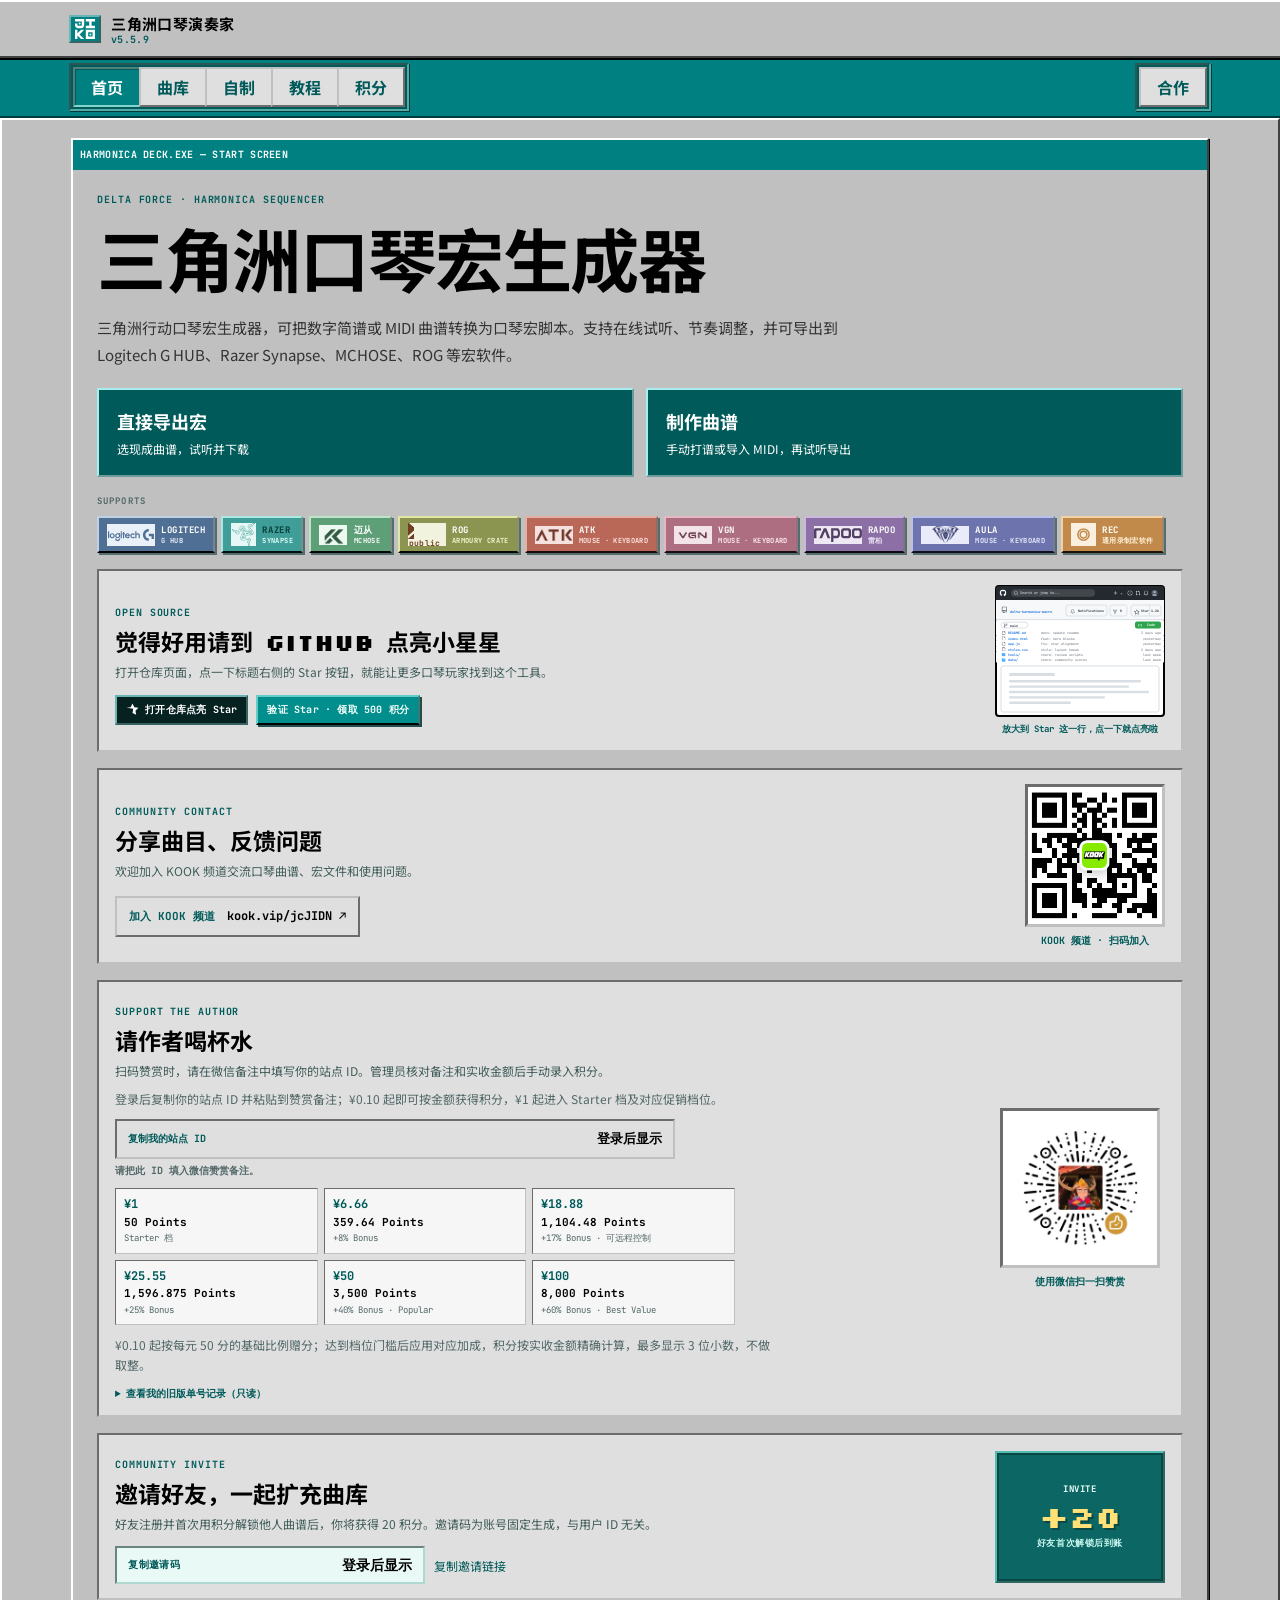
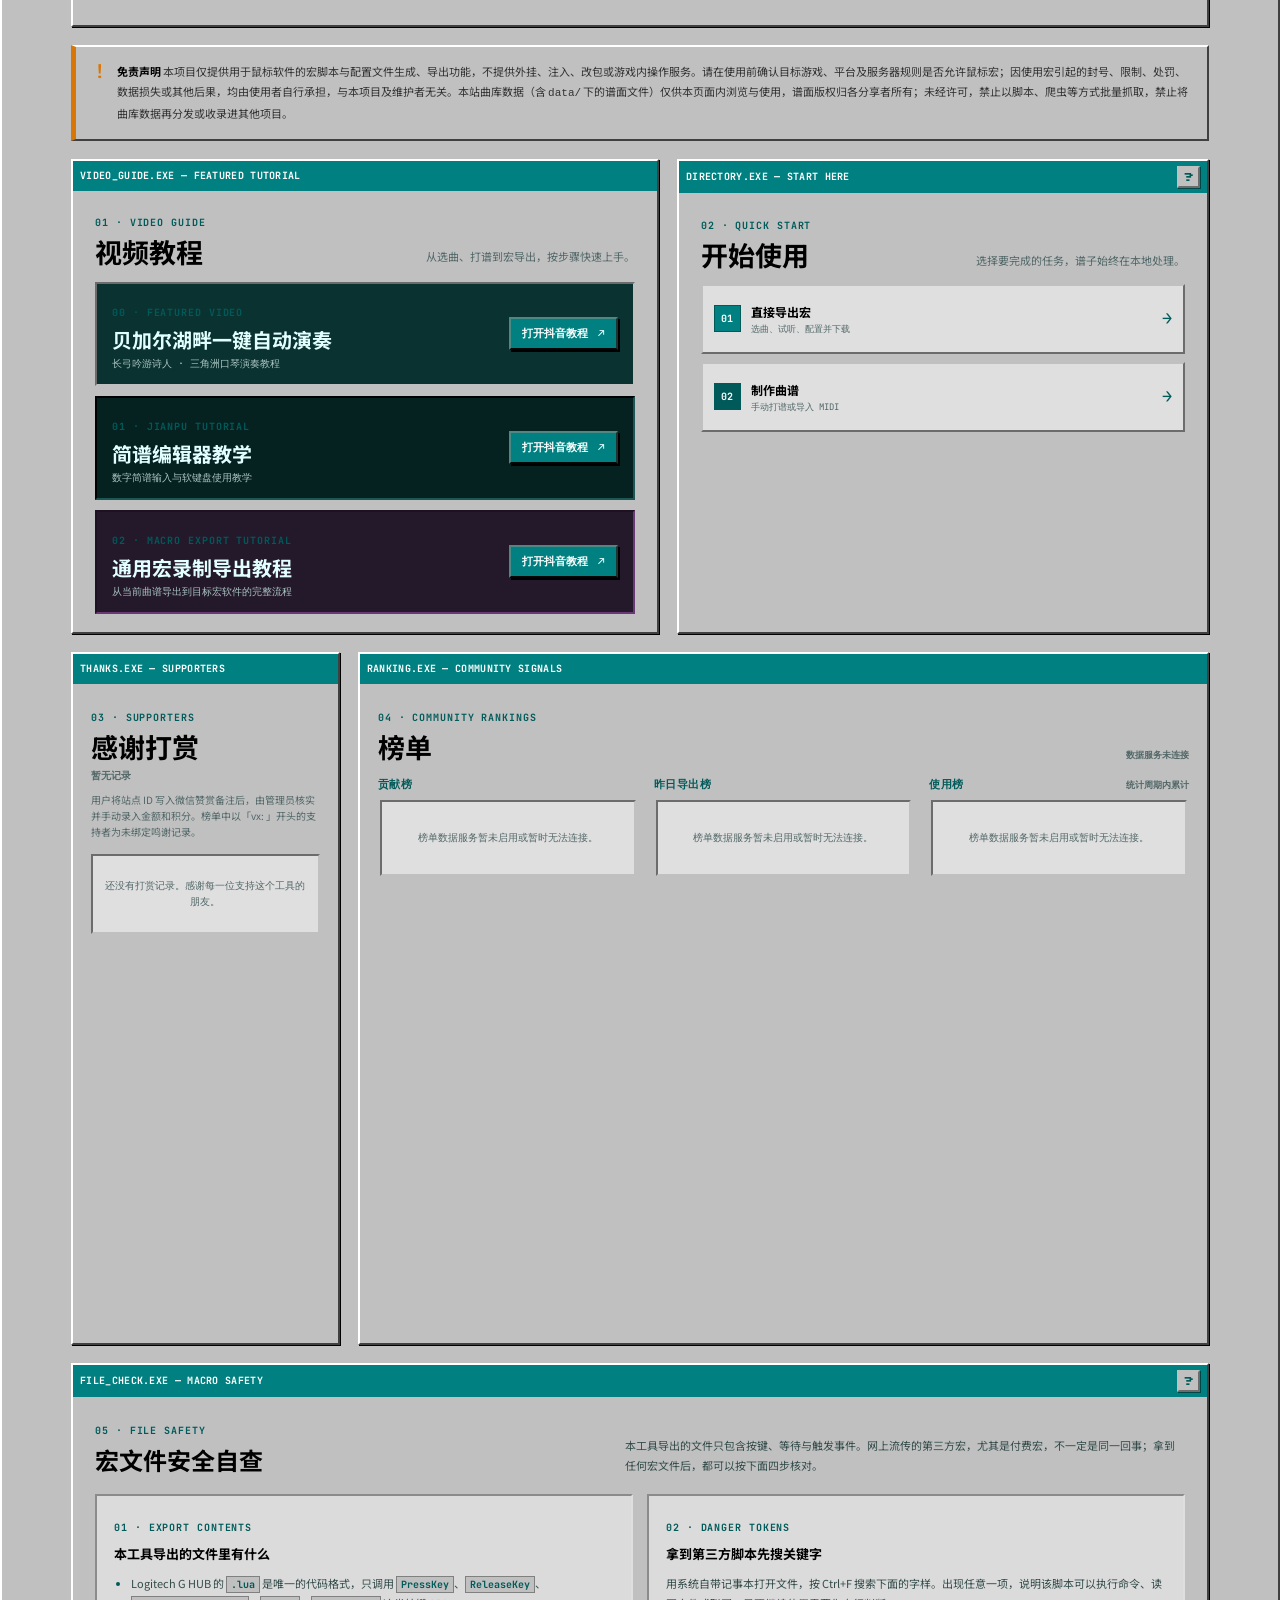
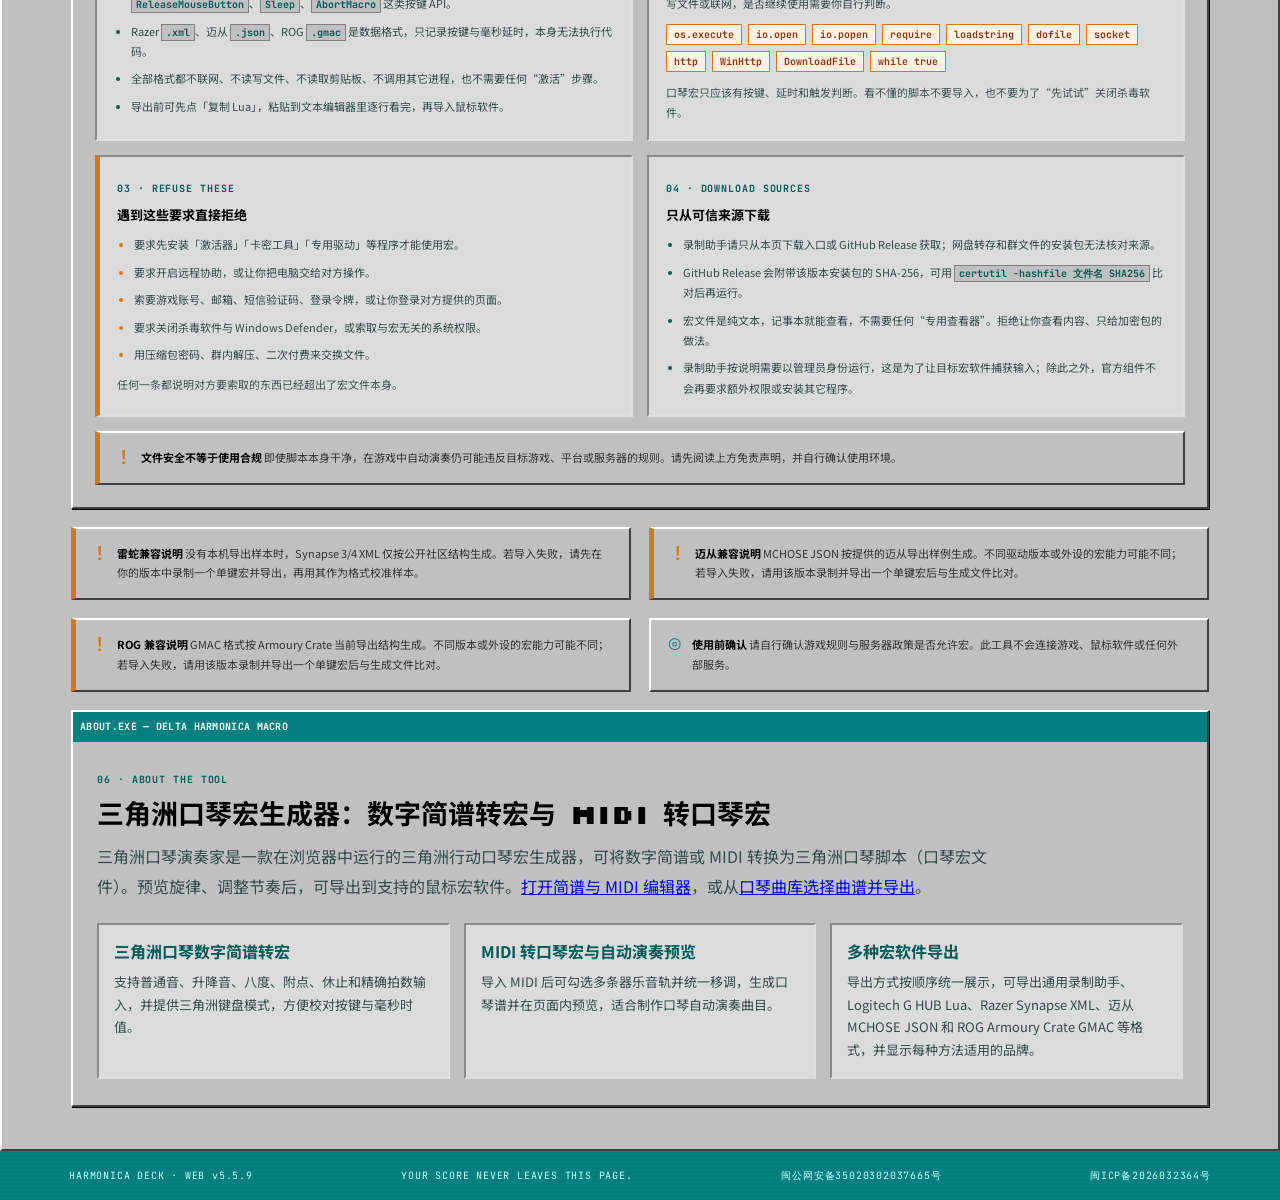
==== commit 86fc2e05: "feat(admin): restore library duplicate scan in v5.5.9" ====
--- a/index.html
+++ b/index.html
@@ -6,10 +6,10 @@
     <meta name="viewport" content="width=device-width, initial-scale=1.0" />
     <meta name="theme-color" content="#008080" />
     <title>三角洲行动口琴宏生成器｜简谱、MIDI 转宏</title>
-    <link rel="icon" href="./favicon.ico?v=5.5.8" sizes="any" />
-    <link rel="icon" type="image/svg+xml" href="./assets/favicon.svg?v=5.5.8" />
-    <link rel="icon" type="image/png" href="./favicon-32x32.png?v=5.5.8" sizes="32x32" />
-    <link rel="apple-touch-icon" href="./apple-touch-icon.png?v=5.5.8" />
+    <link rel="icon" href="./favicon.ico?v=5.5.9" sizes="any" />
+    <link rel="icon" type="image/svg+xml" href="./assets/favicon.svg?v=5.5.9" />
+    <link rel="icon" type="image/png" href="./favicon-32x32.png?v=5.5.9" sizes="32x32" />
+    <link rel="apple-touch-icon" href="./apple-touch-icon.png?v=5.5.9" />
     <meta name="description" content="在线制作三角洲行动口琴宏：支持数字简谱转宏、MIDI 转口琴宏、试听与多种鼠标宏格式导出。" />
     <meta name="robots" content="index,follow,max-image-preview:large" />
     <link rel="canonical" href="https://jiko-official.top/delta/" />
@@ -2740,7 +2740,7 @@
     <link rel="preconnect" href="https://fonts.gstatic.com" crossorigin />
     <link href="https://fonts.googleapis.com/css2?family=JetBrains+Mono:wght@400;700&family=Silkscreen:wght@400;700&family=Noto+Sans+SC:wght@400;500;700&display=swap" rel="stylesheet" />
     <!-- 修改前端文件后递增这个版本号，兼容 GitHub Pages 等无法配置响应头的静态托管。 -->
-    <link rel="stylesheet" href="./styles.css?v=5.5.8" />
+    <link rel="stylesheet" href="./styles.css?v=5.5.9" />
   </head>
   <body>
     <div class="noise" aria-hidden="true"></div>
@@ -2751,7 +2751,7 @@
         </a>
         <div class="brand-copy">
           <a class="brand-link" href="#top">三角洲口琴演奏家</a>
-          <button class="version-button" id="versionButton" type="button" aria-haspopup="dialog" aria-controls="changelogDialog" aria-label="查看网页版本与最近修改">v5.5.8</button>
+          <button class="version-button" id="versionButton" type="button" aria-haspopup="dialog" aria-controls="changelogDialog" aria-label="查看网页版本与最近修改">v5.5.9</button>
         </div>
       </div>
       <nav class="topbar-actions" aria-label="项目链接">
@@ -3006,7 +3006,7 @@
             <a class="kook-channel-link" data-kook-link href="https://kook.vip/jcJIDN" target="_blank" rel="noopener noreferrer"><span>加入 KOOK 频道</span><strong data-kook-link-label>kook.vip/jcJIDN ↗</strong></a>
           </div>
           <figure class="upload-qr hero-contact-qr">
-            <img data-kook-qr src="./assets/kook-channel-qr.png?v=5.5.8" alt="加入 KOOK 频道的二维码" />
+            <img data-kook-qr src="./assets/kook-channel-qr.png?v=5.5.9" alt="加入 KOOK 频道的二维码" />
             <figcaption>KOOK 频道 · 扫码加入</figcaption>
           </figure>
         </section>
@@ -4210,7 +4210,7 @@
       </section>
     </main>
     </div>
-    <footer><span>HARMONICA DECK · WEB v5.5.8</span><span>YOUR SCORE NEVER LEAVES THIS PAGE.</span><span>闽公网安备35020302037665号</span><span>闽ICP备2026032364号</span></footer>
+    <footer><span>HARMONICA DECK · WEB v5.5.9</span><span>YOUR SCORE NEVER LEAVES THIS PAGE.</span><span>闽公网安备35020302037665号</span><span>闽ICP备2026032364号</span></footer>
     <dialog class="usage-notice-dialog" id="usageNoticeDialog" aria-labelledby="usageNoticeTitle" aria-describedby="usageNoticeIntro">
       <form class="usage-notice-form" method="dialog">
         <div class="window-titlebar"><span>USAGE_NOTICE.EXE — READ BEFORE USE</span></div>
@@ -4245,7 +4245,7 @@
         <div class="window-titlebar"><span>VERSION_CONTROL.EXE — CHANGELOG</span><button class="dialog-close" id="changelogClose" type="button" aria-label="关闭最近修改窗口">×</button></div>
         <div class="changelog-body">
           <div class="changelog-heading">
-            <div><span class="index">WEB RELEASE · v5.5.8</span><h2 id="changelogTitle">最近修改</h2></div>
+            <div><span class="index">WEB RELEASE · v5.5.9</span><h2 id="changelogTitle">最近修改</h2></div>
             <span class="changelog-live-status" id="changelogStatus" role="status" aria-live="polite">等待版本信息</span>
           </div>
           <p class="changelog-description" id="changelogDescription">以下内容来自当前版本 version.json 的发布说明。</p>
@@ -4264,7 +4264,7 @@
           <span class="index">UPDATE AVAILABLE</span>
           <div class="update-dialog-heading"><div><h2 id="updateDialogTitle">发现新版本</h2><p id="updateDialogVersion">WEB v—</p></div><span class="update-dialog-badge">READY</span></div>
           <p class="update-dialog-description" id="updateDialogDescription">网页有新的功能和修复，建议刷新后继续使用。</p>
-          <div class="update-version-compare"><span>当前版本 <b>v5.5.8</b></span><i aria-hidden="true">→</i><span>最新版本 <b id="updateDialogLatestVersion">v—</b></span></div>
+          <div class="update-version-compare"><span>当前版本 <b>v5.5.9</b></span><i aria-hidden="true">→</i><span>最新版本 <b id="updateDialogLatestVersion">v—</b></span></div>
           <div class="update-changes-panel"><span class="update-changes-label">更新内容</span><ul id="updateDialogChanges"></ul></div>
           <p class="update-dialog-note">选择「稍后手动刷新」可继续编辑；之后可通过浏览器刷新页面获取新版本。</p>
           <div class="dialog-actions update-dialog-actions"><button class="text-button" id="updateLaterButton" value="cancel" type="submit">稍后手动刷新</button><button class="primary-button" id="updateRefreshButton" type="button"><span>立即刷新</span><b>↻</b></button></div>
@@ -4320,7 +4320,7 @@
           <section class="recording-helper-downloads recording-helper-independent" aria-label="独立录制助手下载">
             <p>宏录制助手（Windows 64 位）· <span id="recordingHelperDownloadVersion">HELPER v—</span></p>
             <a class="helper-download-link" id="recorderProtocolTestLink" hidden><span>测试唤起助手</span><b>↗</b></a>
-            <a class="helper-download-link" href="./recording-helper/package/Install.cmd?v=5.5.8" download="Install.cmd"><span>下载协议修复脚本</span><b>↓</b></a>
+            <a class="helper-download-link" href="./recording-helper/package/Install.cmd?v=5.5.9" download="Install.cmd"><span>下载协议修复脚本</span><b>↓</b></a>
             <a class="helper-download-link" data-recording-helper-download="github" target="_blank" rel="noopener noreferrer"><span>GitHub 下载（推荐）</span><b>↗</b></a>
             <a class="helper-download-link" data-recording-helper-download="server" download><span>服务器下载（备用）</span><b>↓</b></a>
             <button class="helper-download-link" id="recordingHelperKookButton" type="button" aria-haspopup="dialog" aria-controls="kookChannelDialog"><span>进 KOOK 频道下载</span><b>↗</b></button>
@@ -4337,7 +4337,7 @@
           <h2 id="kookChannelDialogTitle">加入 KOOK 频道</h2>
           <p id="kookChannelDialogDescription">打开频道链接或扫码，获取录制助手并交流使用问题。</p>
           <a class="kook-channel-link" data-kook-link href="https://kook.vip/jcJIDN" target="_blank" rel="noopener noreferrer"><span>打开 KOOK 频道</span><strong data-kook-link-label>kook.vip/jcJIDN ↗</strong></a>
-          <figure class="upload-qr kook-channel-dialog-qr"><img data-kook-qr src="./assets/kook-channel-qr.png?v=5.5.8" alt="加入 KOOK 频道的二维码" /><figcaption>KOOK 频道 · 扫码加入</figcaption></figure>
+          <figure class="upload-qr kook-channel-dialog-qr"><img data-kook-qr src="./assets/kook-channel-qr.png?v=5.5.9" alt="加入 KOOK 频道的二维码" /><figcaption>KOOK 频道 · 扫码加入</figcaption></figure>
           <div class="dialog-actions"><button class="text-button" value="cancel" type="submit">关闭</button></div>
         </div>
       </form>
@@ -4673,7 +4673,7 @@
           <section class="upload-method-panel" id="uploadPanelKook" data-upload-panel="kook" role="tabpanel" aria-labelledby="uploadMethodKook">
             <p>加入 KOOK 频道，把导出的 <code>.deltamusic</code> 文件发送给维护者审核入库。</p>
             <a class="kook-channel-link" data-kook-link href="https://kook.vip/jcJIDN" target="_blank" rel="noopener noreferrer"><span>打开 KOOK 频道</span><strong data-kook-link-label>kook.vip/jcJIDN ↗</strong></a>
-            <figure class="upload-qr kook-upload-qr"><img data-kook-qr src="./assets/kook-channel-qr.png?v=5.5.8" alt="加入 KOOK 频道的二维码" /><figcaption>KOOK 频道 · 扫码加入</figcaption></figure>
+            <figure class="upload-qr kook-upload-qr"><img data-kook-qr src="./assets/kook-channel-qr.png?v=5.5.9" alt="加入 KOOK 频道的二维码" /><figcaption>KOOK 频道 · 扫码加入</figcaption></figure>
           </section>
           <section class="upload-method-panel" id="uploadPanelGithub" data-upload-panel="github" role="tabpanel" aria-labelledby="uploadMethodGithub" hidden>
             <p>先下载 <code>.deltamusic</code> 文件，再 Fork 项目，把文件上传到 <code>data/community-scores/</code> 并创建 Pull Request。合并前不会出现在公共曲库。</p>
@@ -4708,7 +4708,7 @@
       </section>
     </div>
     <dialog class="toast" id="toast" role="status" aria-live="polite"></dialog>
-    <script src="./data/community-songs.js?v=5.5.8"></script>
-    <script src="./app.js?v=5.5.8"></script>
+    <script src="./data/community-songs.js?v=5.5.9"></script>
+    <script src="./app.js?v=5.5.9"></script>
   </body>
 </html>
